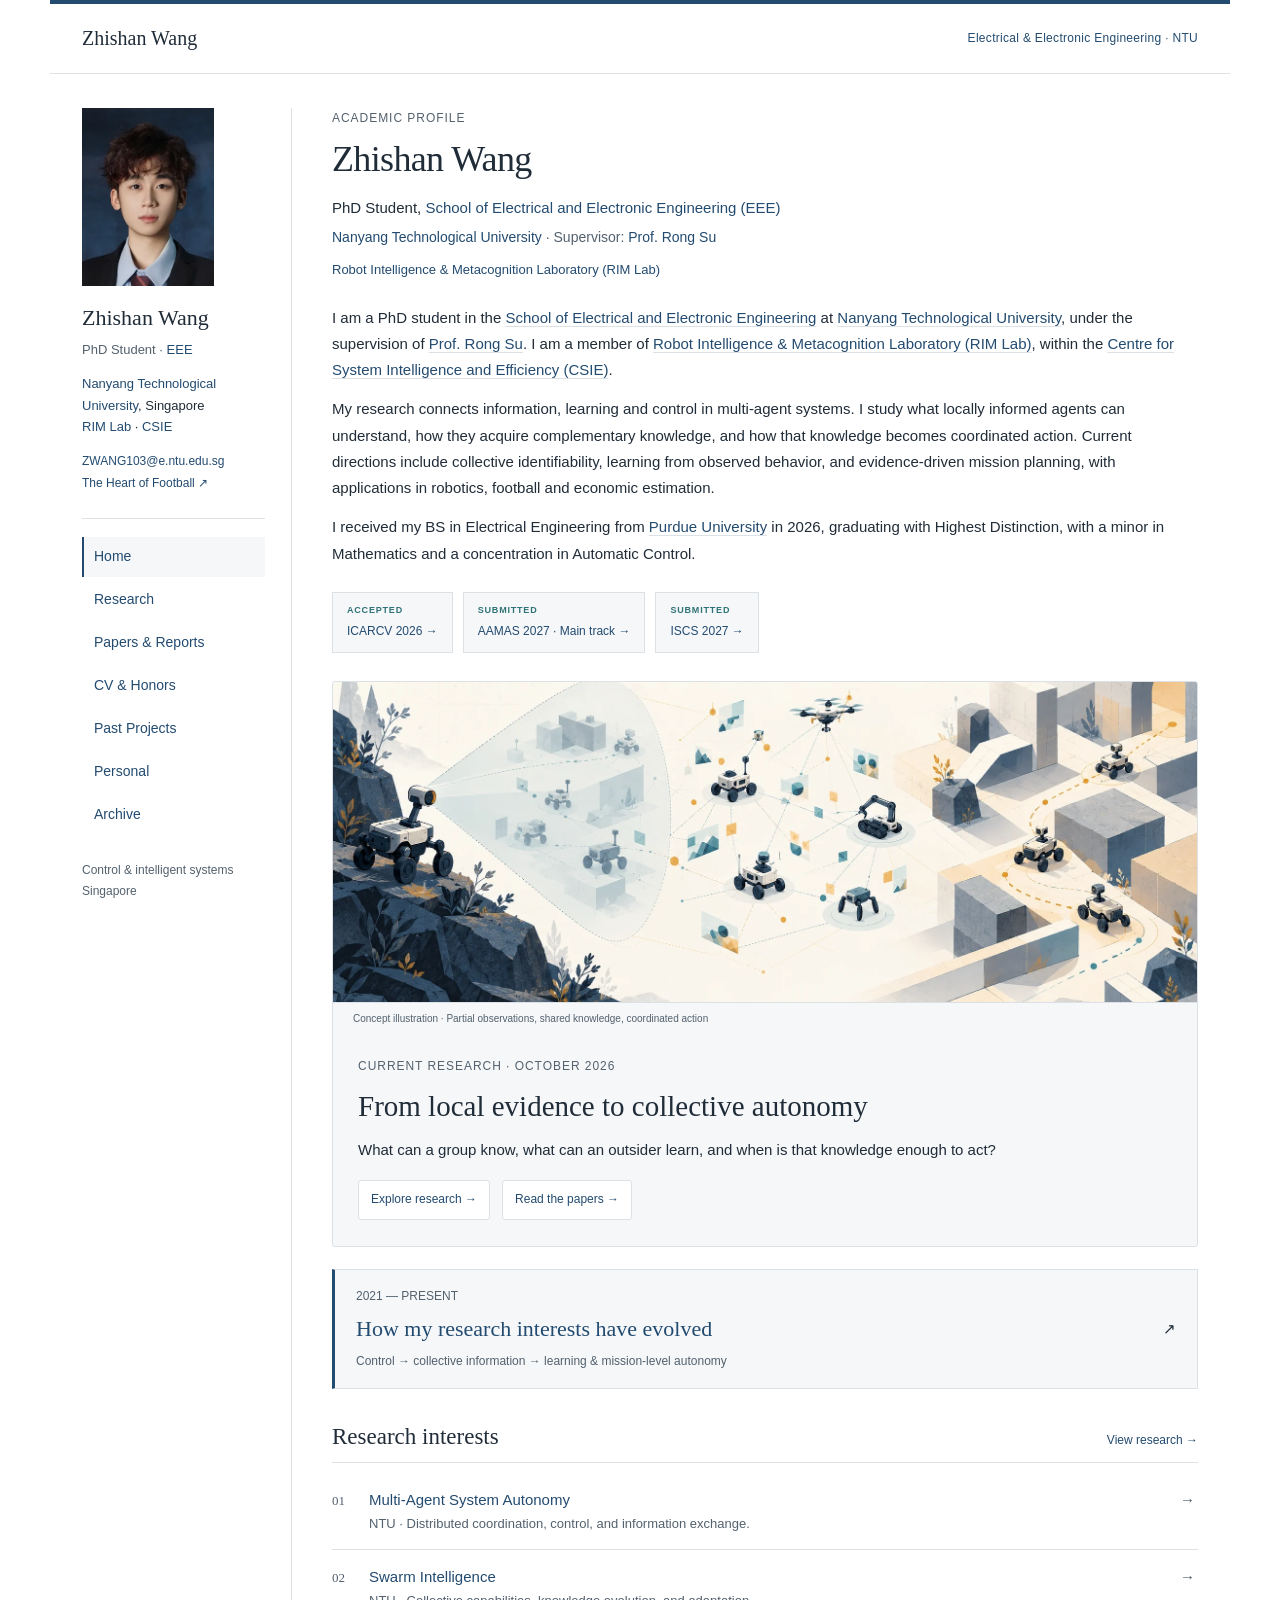
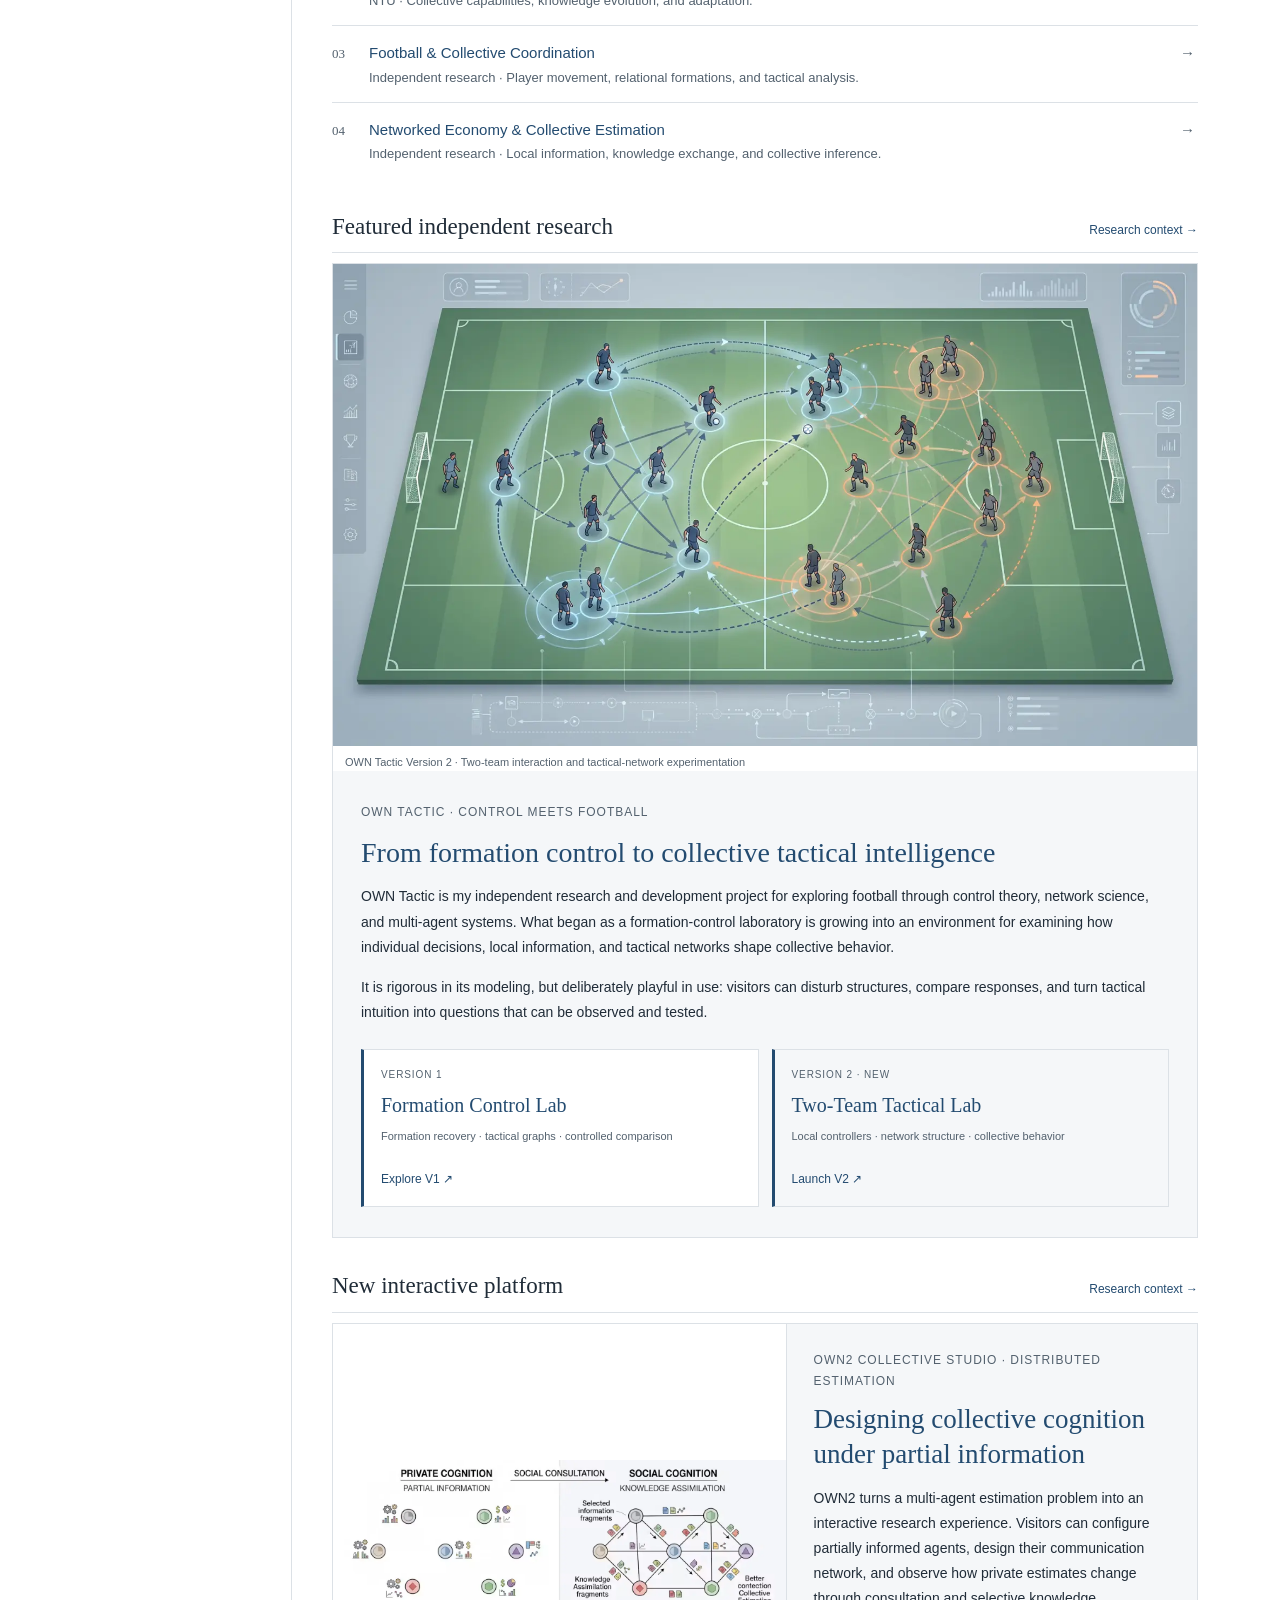
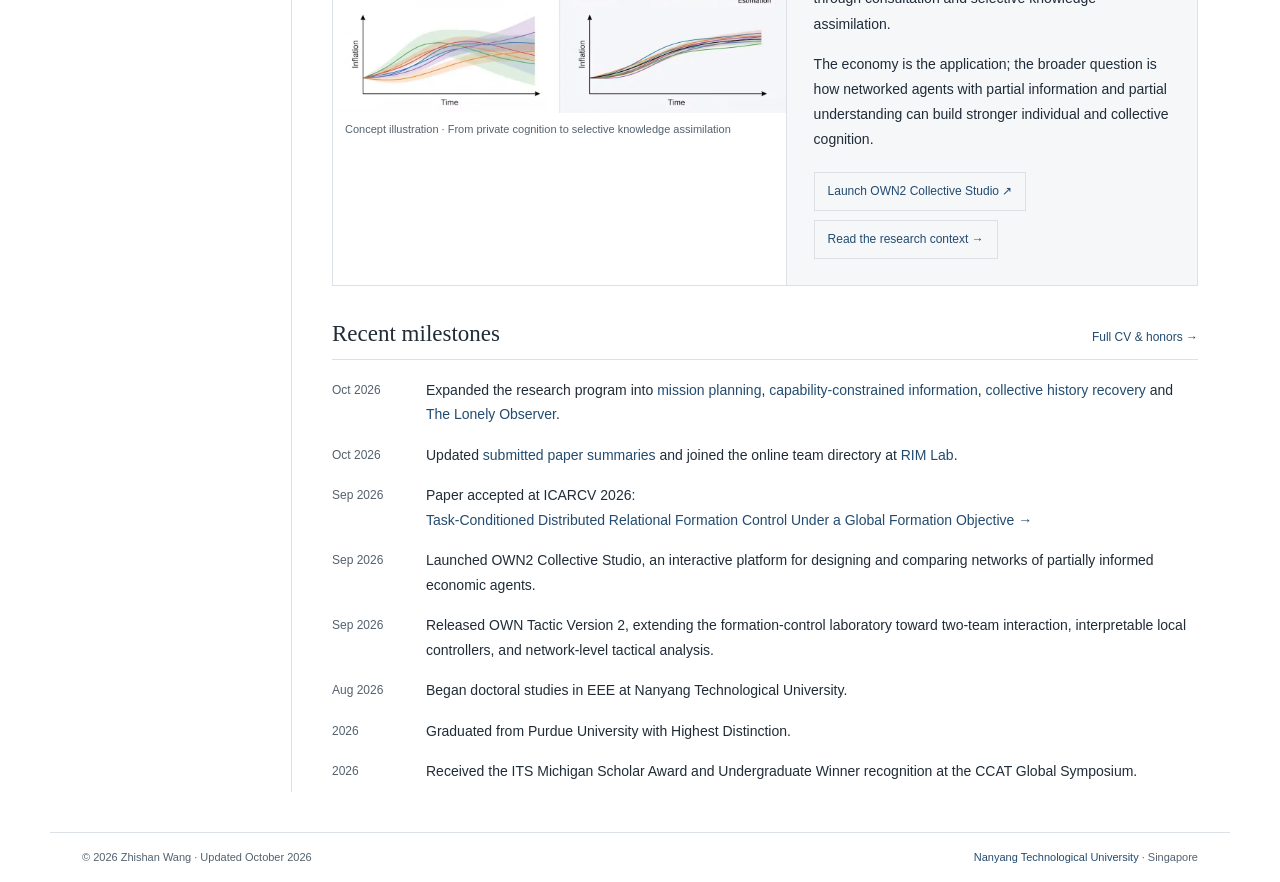
==== index.html @ 1f56885b "Add files via upload" ====
<!doctype html>
<html lang="en">
<head>
  <meta charset="utf-8">
  <meta name="viewport" content="width=device-width,initial-scale=1">
  <meta name="color-scheme" content="light dark">
  <title>Zhishan Wang | NTU EEE</title>
  <meta name="description" content="Zhishan Wang, PhD student at NTU EEE. Research in multi-agent control, collective identifiability, behavior-based learning and mission planning. RIM Lab, NTU EEE. Accepted and submitted papers with illustrated summaries.">
  <link rel="canonical" href="https://niconiconi1234567.github.io/zhishanwang.github.io/">
  <link rel="stylesheet" href="style.css">
  <script src="research-evolution.js" defer></script>
  <script src="catalog.js" defer></script>
  <script src="app.js" defer></script>
</head>
<body>
<a class="zw-skip-link" href="#zw-main-content">Skip to content</a>
<div id="zw-academic-site" aria-label="Zhishan Wang academic website" data-layout="sidebar" data-density="comfortable">
  
  

  

  <header class="zw-top"><span class="zw-brand">Zhishan Wang</span><span class="zw-top-note"><a href="https://www.ntu.edu.sg/eee" target="_blank" rel="noopener noreferrer">Electrical &amp; Electronic Engineering</a> · <a href="https://www.ntu.edu.sg/" target="_blank" rel="noopener noreferrer">NTU</a></span></header>
  <div class="zw-layout">
    <aside class="zw-side">
      <img class="zw-portrait" src="assets/portrait.webp" alt="Zhishan Wang" width="132" height="158" fetchpriority="high">
      <div class="zw-side-name">Zhishan Wang</div><p class="zw-side-role">PhD Student · <a href="https://www.ntu.edu.sg/eee" target="_blank" rel="noopener noreferrer">EEE</a></p><p class="zw-side-affiliation"><a href="https://www.ntu.edu.sg/" target="_blank" rel="noopener noreferrer">Nanyang Technological<br>University</a>, Singapore<br><a href="https://rimlab.tech/" class="" target="_blank" rel="noopener noreferrer">RIM Lab</a> · <a href="https://www.ntu.edu.sg/csie" class="" target="_blank" rel="noopener noreferrer">CSIE</a></p>
      <p class="zw-side-links"><a href="mailto:ZWANG103@e.ntu.edu.sg">ZWANG103@e.ntu.edu.sg</a><br><a href="https://niconiconi1234567.github.io/heart-of-football/" target="_blank" rel="noopener noreferrer">The Heart of Football ↗</a></p>
      <nav class="zw-nav" aria-label="Website navigation">
        <a href="#/home" data-page="home" aria-current="page" aria-controls="zw-page-home">Home</a><a href="#/research" data-page="research" aria-controls="zw-page-research">Research</a><a href="#/publications" data-page="publications" aria-controls="zw-page-publications">Papers &amp; Reports</a><a href="#/cv" data-page="cv" aria-controls="zw-page-cv">CV &amp; Honors</a><a href="#/past" data-page="past" aria-controls="zw-page-past">Past Projects</a><a href="#/personal" data-page="personal" aria-controls="zw-page-personal">Personal</a><a href="#/archive" data-page="archive" aria-controls="zw-page-archive">Archive</a>
      </nav><p class="zw-side-meta">Control &amp; intelligent systems<br>Singapore</p>
    </aside>
    <main class="zw-main" id="zw-main-content" tabindex="-1">
      <section id="zw-page-home" data-panel="home" aria-label="Home">
        <p class="zw-kicker">Academic profile</p><h1>Zhishan Wang</h1><p class="zw-affiliation">PhD Student, <a href="https://www.ntu.edu.sg/eee" target="_blank" rel="noopener noreferrer">School of Electrical and Electronic Engineering (EEE)</a></p><p class="zw-supervisor"><a href="https://www.ntu.edu.sg/" target="_blank" rel="noopener noreferrer">Nanyang Technological University</a> · Supervisor: <a href="https://dr.ntu.edu.sg/entities/person/Su-Rong" target="_blank" rel="noopener noreferrer">Prof. Rong Su</a></p><p class="zw-home-group"><a href="https://rimlab.tech/" class="" target="_blank" rel="noopener noreferrer">Robot Intelligence &amp; Metacognition Laboratory (RIM Lab)</a></p>
        <div class="zw-bio"><p>I am a PhD student in the <a href="https://www.ntu.edu.sg/eee" target="_blank" rel="noopener noreferrer">School of Electrical and Electronic Engineering</a> at <a href="https://www.ntu.edu.sg/" target="_blank" rel="noopener noreferrer">Nanyang Technological University</a>, under the supervision of <a href="https://dr.ntu.edu.sg/entities/person/Su-Rong" target="_blank" rel="noopener noreferrer">Prof. Rong Su</a>. I am a member of <a href="https://rimlab.tech/" class="" target="_blank" rel="noopener noreferrer">Robot Intelligence &amp; Metacognition Laboratory (RIM Lab)</a>, within the <a href="https://www.ntu.edu.sg/csie" class="" target="_blank" rel="noopener noreferrer">Centre for System Intelligence and Efficiency (CSIE)</a>.</p><p>My research connects <strong>information, learning and control in multi-agent systems</strong>. I study what locally informed agents can understand, how they acquire complementary knowledge, and how that knowledge becomes coordinated action. Current directions include collective identifiability, learning from observed behavior, and evidence-driven mission planning, with applications in robotics, football and economic estimation.</p><p>I received my BS in Electrical Engineering from <a href="https://www.purdue.edu/" target="_blank" rel="noopener noreferrer">Purdue University</a> in 2026, graduating with <strong>Highest Distinction</strong>, with a minor in Mathematics and a concentration in Automatic Control.</p></div>
        <div class="zw-current-outputs" aria-label="Current paper highlights"><a href="#/publications/icarcv-2026"><span>ACCEPTED</span>ICARCV 2026 →</a><a href="#/publications/aamas-2027"><span>SUBMITTED</span>AAMAS 2027 · Main track →</a><a href="#/publications/iscs-2027"><span>SUBMITTED</span>ISCS 2027 →</a></div><section class="zw-research-hero" aria-label="Current research focus"><figure><img src="assets/collective-intelligence-hero.webp" alt="Conceptual illustration of an external observer, information exchange and coordinated robot action" width="1774" height="887" decoding="async"><figcaption>Concept illustration · Partial observations, shared knowledge, coordinated action</figcaption></figure><div><p class="zw-kicker">CURRENT RESEARCH · OCTOBER 2026</p><h2>From local evidence to collective autonomy</h2><p>What can a group know, what can an outsider learn, and when is that knowledge enough to act?</p><div class="zw-related-chips"><a href="#/research" class="">Explore research →</a><a href="#/publications" class="">Read the papers →</a></div></div></section><button type="button" class="zw-evolution-entry" data-evolution-open><span><span class="zw-work-date">2021 — PRESENT</span><strong>How my research interests have evolved</strong><small>Control → collective information → learning &amp; mission-level autonomy</small></span><span aria-hidden="true">↗</span></button>
        <section class="zw-section"><div class="zw-section-heading"><h2>Research interests</h2><button type="button" class="zw-inline-button" data-go="research">View research →</button></div>
          <button type="button" class="zw-topic" data-project="autonomy"><span class="zw-topic-number">01</span><span><span class="zw-topic-title">Multi-Agent System Autonomy</span><span class="zw-topic-desc">NTU · Distributed coordination, control, and information exchange.</span></span><span class="zw-topic-arrow">→</span></button>
          <button type="button" class="zw-topic" data-project="swarm"><span class="zw-topic-number">02</span><span><span class="zw-topic-title">Swarm Intelligence</span><span class="zw-topic-desc">NTU · Collective capabilities, knowledge evolution, and adaptation.</span></span><span class="zw-topic-arrow">→</span></button>
          <button type="button" class="zw-topic" data-project="football"><span class="zw-topic-number">03</span><span><span class="zw-topic-title">Football &amp; Collective Coordination</span><span class="zw-topic-desc">Independent research · Player movement, relational formations, and tactical analysis.</span></span><span class="zw-topic-arrow">→</span></button>
          <button type="button" class="zw-topic" data-project="economics"><span class="zw-topic-number">04</span><span><span class="zw-topic-title">Networked Economy &amp; Collective Estimation</span><span class="zw-topic-desc">Independent research · Local information, knowledge exchange, and collective inference.</span></span><span class="zw-topic-arrow">→</span></button>
        </section>
        <section class="zw-section zw-own-home" aria-labelledby="zw-own-home-title">
          <div class="zw-section-heading"><h2>Featured independent research</h2><a class="zw-inline-button" href="#/research/football">Research context →</a></div>
          <article class="zw-own-feature">
            <figure class="zw-own-feature-visual"><img src="assets/own-v2-tactical-network.webp" alt="OWN Tactic Version 2 concept showing two football teams connected by tactical and communication networks" width="1600" height="893" loading="lazy" decoding="async"><figcaption>OWN Tactic Version 2 · Two-team interaction and tactical-network experimentation</figcaption></figure>
            <div class="zw-own-feature-copy"><span class="zw-personal-index">OWN TACTIC · CONTROL MEETS FOOTBALL</span><h3 id="zw-own-home-title">From formation control to collective tactical intelligence</h3><p>OWN Tactic is my independent research and development project for exploring football through control theory, network science, and multi-agent systems. What began as a formation-control laboratory is growing into an environment for examining how individual decisions, local information, and tactical networks shape collective behavior.</p><p class="zw-detail-paragraph">It is rigorous in its modeling, but deliberately playful in use: visitors can disturb structures, compare responses, and turn tactical intuition into questions that can be observed and tested.</p>
              <div class="zw-own-version-links"><a data-own-version="1" href="https://own1-tactics-lab.pages.dev/" target="_blank" rel="noopener noreferrer"><span>VERSION 1</span><strong>Formation Control Lab</strong><small>Formation recovery · tactical graphs · controlled comparison</small><b>Explore V1 ↗</b></a><a data-own-version="2" href="https://own-tactic-version-2.pages.dev/" target="_blank" rel="noopener noreferrer"><span>VERSION 2 · NEW</span><strong>Two-Team Tactical Lab</strong><small>Local controllers · network structure · collective behavior</small><b>Launch V2 ↗</b></a></div>
            </div>
          </article>
        </section>
        <section class="zw-section zw-own2-home" aria-labelledby="zw-own2-home-title">
          <div class="zw-section-heading"><h2>New interactive platform</h2><a class="zw-inline-button" href="#/research/economics">Research context →</a></div>
          <article class="zw-own2-home-card">
            <figure><img src="assets/own2-cognition-pipeline.webp" alt="Concept diagram connecting private cognition, social consultation, knowledge assimilation, and collective estimation" width="1280" height="714" loading="lazy" decoding="async"><figcaption>Concept illustration · From private cognition to selective knowledge assimilation</figcaption></figure>
            <div><span class="zw-personal-index">OWN2 COLLECTIVE STUDIO · DISTRIBUTED ESTIMATION</span><h3 id="zw-own2-home-title">Designing collective cognition under partial information</h3><p>OWN2 turns a multi-agent estimation problem into an interactive research experience. Visitors can configure partially informed agents, design their communication network, and observe how private estimates change through consultation and selective knowledge assimilation.</p><p class="zw-detail-paragraph">The economy is the application; the broader question is how networked agents with partial information and partial understanding can build stronger individual and collective cognition.</p><div class="zw-own-inline-actions"><a data-own2-launch="home" href="https://own2-collective.onrender.com/" target="_blank" rel="noopener noreferrer">Launch OWN2 Collective Studio ↗</a><a href="#/research/economics">Read the research context →</a></div></div>
          </article>
        </section>
        <section class="zw-section"><div class="zw-section-heading"><h2>Recent milestones</h2><button type="button" class="zw-inline-button" data-go="cv">Full CV &amp; honors →</button></div><div class="zw-news-row"><span class="zw-date">Oct 2026</span><p>Expanded the research program into <a href="#/research/mission-planning" class="">mission planning</a>, <a href="#/research/information-foundations" class="">capability-constrained information</a>, <a href="#/research/collective-identifiability" class="">collective history recovery</a> and <a href="#/research/lonely-observer" class="">The Lonely Observer</a>.</p></div><div class="zw-news-row"><span class="zw-date">Oct 2026</span><p>Updated <a href="#/publications" class="">submitted paper summaries</a> and joined the online team directory at <a href="https://rimlab.tech/people" class="" target="_blank" rel="noopener noreferrer">RIM Lab</a>.</p></div><div class="zw-news-row"><span class="zw-date">Sep 2026</span><p>Paper accepted at <strong>ICARCV 2026</strong>: <button type="button" class="zw-text-button" data-publication="icarcv-2026">Task-Conditioned Distributed Relational Formation Control Under a Global Formation Objective →</button></p></div><div class="zw-news-row"><span class="zw-date">Sep 2026</span><p>Launched <a href="https://own2-collective.onrender.com/" target="_blank" rel="noopener noreferrer"><strong>OWN2 Collective Studio</strong></a>, an interactive platform for designing and comparing networks of partially informed economic agents.</p></div><div class="zw-news-row"><span class="zw-date">Sep 2026</span><p>Released <a href="https://own-tactic-version-2.pages.dev/" target="_blank" rel="noopener noreferrer"><strong>OWN Tactic Version 2</strong></a>, extending the formation-control laboratory toward two-team interaction, interpretable local controllers, and network-level tactical analysis.</p></div><div class="zw-news-row"><span class="zw-date">Aug 2026</span><p>Began doctoral studies in EEE at Nanyang Technological University.</p></div><div class="zw-news-row"><span class="zw-date">2026</span><p>Graduated from Purdue University with Highest Distinction.</p></div><div class="zw-news-row"><span class="zw-date">2026</span><p>Received the ITS Michigan Scholar Award and Undergraduate Winner recognition at the CCAT Global Symposium.</p></div></section>
      </section>

      <section id="zw-page-research" data-panel="research" aria-label="Research" hidden>
        <div id="zw-research-overview">
          <p class="zw-kicker">Research</p><h1>Research directions</h1>
          <p class="zw-page-lead">My research asks how limited local information becomes collective understanding and executable behavior. Control theory provides the foundation; information theory, learning and game-theoretic models help describe the limits and opportunities of interaction.</p>
          <button type="button" class="zw-evolution-entry" data-evolution-open><span><span class="zw-work-date">2021 — PRESENT</span><strong>How my research interests have evolved</strong><small>Control → collective information → learning &amp; mission-level autonomy</small></span><span aria-hidden="true">↗</span></button>
          <section id="zw-evolution" hidden aria-label="Evolution of research interests">
            <button type="button" class="zw-back-button" data-evolution-close>← Research topics</button><p class="zw-kicker">An evolving research path</p><h1>Research evolution</h1><p class="zw-page-lead">Connections between the ideas and projects that have shaped my research, from Dalian and Purdue to NTU.</p>
            <div class="zw-evo-canvas" id="zw-evo-canvas"><svg id="zw-evo-edges" aria-hidden="true"></svg><div class="zw-evo-stages" id="zw-evo-stages"></div></div>
            <p class="zw-evo-legend">Select a topic to trace its connections. Lines show intellectual connections rather than publication dates or measured progress.</p>
            <div class="zw-evo-description" aria-live="polite"><p class="zw-work-date" id="zw-evo-period"></p><h2 id="zw-evo-title"></h2><p id="zw-evo-text"></p><button class="zw-inline-button" id="zw-evo-action" type="button" hidden></button></div>
          </section>

<section class="zw-section zw-program" aria-labelledby="zw-program-title"><p class="zw-kicker">THE EXPANDING RESEARCH PROGRAM</p><h2 id="zw-program-title">One systems question, several complementary perspectives</h2><p>Information must be formed, made accessible, interpreted and turned into a justified decision. These branches study different parts of that chain.</p><div class="zw-program-grid"><a class="zw-program-card" href="#/research/mission-planning"><span class="zw-kicker">RESEARCH AT NTU · MISSION–CONTROL</span><h3>Mission planning &amp; control</h3><p>How can new evidence change what a robot should do next, and how can that decision remain connected to executable physical behavior?</p><span class="zw-card-open">Explore the research →</span></a><a class="zw-program-card" href="#/research/information-foundations"><span class="zw-kicker">OWN2 PLUS · CAPABILITIES AND EVIDENCE</span><h3>OWN2 Plus · information foundations</h3><p>A connected network does not automatically possess the information needed for its task. What can its agents actually produce, combine and deliver?</p><span class="zw-card-open">Explore the research →</span></a><a class="zw-program-card" href="#/research/collective-identifiability"><span class="zw-kicker">GAME-THEORETIC INFORMATION · OGT1</span><h3>OGT1 · collective history recovery</h3><p>A team may collectively hold enough evidence to distinguish two histories, yet no individual may be able to obtain that evidence in time.</p><span class="zw-card-open">Explore the research →</span></a><a class="zw-program-card" href="#/research/lonely-observer"><span class="zw-kicker">OWN · LEARNING FROM EXTERNAL BEHAVIOR</span><h3>OWN · an outsider’s perspective</h3><p>What can an outsider understand about an unfamiliar multi-agent system by observing what its members do?</p><span class="zw-card-open">Explore the research →</span></a><a class="zw-program-card" href="#/research/behavior-inference"><span class="zw-kicker">OWN FOOTBALL EXTENSION · BEHAVIOR AS EVIDENCE</span><h3>Behavior-mediated coordination</h3><p>A teammate’s movement can reveal something about the world that a direct observation does not. Several movements together may reveal more than any one alone.</p><span class="zw-card-open">Explore the research →</span></a></div><p class="zw-note">The pages distinguish submitted results, current theory manuscripts, engineering demonstrations and open research questions.</p></section>
          <section class="zw-research-group" aria-labelledby="zw-ntu-research-title">
            <h2 id="zw-ntu-research-title">Research at NTU</h2>
            <p class="zw-research-context"><a href="https://rimlab.tech/" class="" target="_blank" rel="noopener noreferrer">RIM Lab</a> · <a href="https://www.ntu.edu.sg/csie" target="_blank" rel="noopener noreferrer">CSIE</a> · <a href="https://www.ntu.edu.sg/eee" target="_blank" rel="noopener noreferrer">School of EEE</a> · Supervisor: <a href="https://dr.ntu.edu.sg/entities/person/Su-Rong" target="_blank" rel="noopener noreferrer">Prof. Rong Su</a></p>
            <div class="zw-research-cards">
              <button type="button" class="zw-research-card" data-project="autonomy" aria-label="View Multi-Agent System Autonomy">
                <span class="zw-research-image" data-artwork="autonomy"><img src="assets/autonomy.webp" alt="Concept illustration: Autonomous coordination among locally informed agents" width="720" height="402" loading="lazy" decoding="async"></span>
                <span class="zw-card-title">Multi-Agent System Autonomy</span><span class="zw-keywords">Distributed control · Coordination · Information exchange</span><span class="zw-card-description">How locally informed agents coordinate and adapt their collective behavior.</span><span class="zw-card-open">Explore this topic →</span>
              </button>
              <button type="button" class="zw-research-card" data-project="swarm" aria-label="View Swarm Intelligence">
                <span class="zw-research-image" data-artwork="swarm"><img src="assets/swarm.webp" alt="Concept illustration: Individual agents and emergent group-level intelligence" width="720" height="402" loading="lazy" decoding="async"></span>
                <span class="zw-card-title">Swarm Intelligence</span><span class="zw-keywords">Collective intelligence · Knowledge evolution · Adaptation</span><span class="zw-card-description">How interactions and evolving knowledge give rise to group-level capabilities.</span><span class="zw-card-open">Explore this topic →</span>
              </button>
            </div>
          </section>
          <section class="zw-section zw-collaboration-section" aria-labelledby="zw-collaboration-title"><p class="zw-kicker">OPEN RESEARCH QUESTIONS</p><h2 id="zw-collaboration-title">Research conversations &amp; collaboration</h2><p>I welcome collaborations that connect a precise theoretical question with reproducible evidence. The following questions link several parts of my current research.</p><div class="zw-collaboration-grid"><article><h3>Information &amp; control</h3><p>When is the information an agent can acquire sufficient for reliable estimation or stabilizing control?</p><p class="zw-note">Identifiability · Acquisition protocols · Distributed observers</p><a href="#/research/collective-identifiability">Explore the theory →</a></article><article><h3>Robotics &amp; formal methods</h3><p>How can new evidence revise a mission while preserving logical consistency and executable robot behavior?</p><p class="zw-note">Task languages · Runtime repair · Closed-loop simulation</p><a href="#/research/mission-planning">Explore the framework →</a></article><article><h3>Behavior &amp; strategic interaction</h3><p>What can actions reveal, and when does that understanding improve a decision in an unfamiliar team?</p><p class="zw-note">Behavior inference · Learning · Incomplete-information games</p><a href="#/research/lonely-observer">Explore the questions →</a></article></div><div class="zw-collaboration-contact"><p>A useful starting point is a concrete problem, the information available to each agent, and the outcome we would like to explain or guarantee.</p><a href="mailto:ZWANG103@e.ntu.edu.sg?subject=Research%20collaboration">Discuss a research idea →</a></div></section><aside class="zw-colleagues"><span class="zw-kicker">RESEARCH COMMUNITY</span><h3>Robot Intelligence &amp; Metacognition Laboratory</h3><p>I am a PhD student in RIM Lab, led by Prof. Rong Su at NTU EEE. The lab website brings together our research directions, publications and team, providing a broader view of the robotics community around my work.</p><a href="https://rimlab.tech/" class="" target="_blank" rel="noopener noreferrer">Explore RIM Lab ↗</a><a href="https://rimlab.tech/people" class="" target="_blank" rel="noopener noreferrer">Meet the team ↗</a></aside>
          <section class="zw-research-group zw-section" aria-labelledby="zw-independent-title"><h2 id="zw-independent-title">Independent research &amp; applications</h2><div class="zw-research-cards">
            <button type="button" class="zw-research-card" data-project="football" aria-label="View Football and Collective Coordination">
              <span class="zw-research-image" data-artwork="football"><img src="assets/football.webp" alt="Concept illustration: Relational coordination and tactical structure in football" width="720" height="402" loading="lazy" decoding="async"></span>
              <span class="zw-card-title">Football &amp; Collective Coordination</span><span class="zw-keywords">Control theory · Tactical analysis · Relational formations</span><span class="zw-card-description">Understanding player movement and team organization through a systems perspective.</span><span class="zw-card-open">Explore this topic →</span>
            </button>
            <button type="button" class="zw-research-card" data-project="economics" aria-label="View Networked Economy and Collective Estimation">
              <span class="zw-research-image" data-artwork="economics"><img src="assets/own2-cognition-pipeline.webp" alt="Concept diagram of cognition and consultation among partially informed economic agents" width="1280" height="714" loading="lazy" decoding="async"></span>
              <span class="zw-card-title">Networked Economy &amp; Collective Estimation</span><span class="zw-keywords">Partial information · Distributed estimation · Knowledge assimilation</span><span class="zw-card-description">How agents form private estimates, consult their network, and selectively assimilate complementary knowledge.</span><span class="zw-card-open">Explore this topic &amp; OWN2 →</span>
            </button>
          </div>
          <button type="button" class="zw-research-result" data-publication="icarcv-2026" data-publication-context="independent"><span><small>ACCEPTED PAPER · ICARCV 2026</small><strong>Task-Conditioned Distributed Relational Formation Control</strong><span>Formation geometry, collective placement, distributed centroid estimation, and projected local control.</span></span><b aria-hidden="true">Read the publication story →</b></button>
          <article class="zw-own-research-feature" aria-labelledby="zw-own-research-title">
            <figure><img src="assets/own-v2-evolution.webp" alt="Conceptual overview of the OWN Tactic development from player-level coordination to team-level collective behavior" width="1600" height="893" loading="lazy" decoding="async"><figcaption>OWN Tactic · From local control mechanisms to observable collective organization</figcaption></figure>
            <div><span class="zw-personal-index">INTERACTIVE RESEARCH &amp; DEVELOPMENT</span><h3 id="zw-own-research-title">OWN Tactic Development Path</h3><p>OWN Tactic is where my control background becomes a playable football experiment. The platform connects relational formation control, local coordination, tactical and communication graphs, opponent-driven changes, and measurable recovery.</p><p class="zw-detail-paragraph">Its development also records a change in research perspective: from asking whether a prescribed structure can be recovered, toward asking how locally informed players and network relationships generate tactical behavior in a changing two-team environment.</p><div class="zw-own-inline-actions"><a href="https://own1-tactics-lab.pages.dev/" target="_blank" rel="noopener noreferrer">Open Version 1 ↗</a><a href="https://own-tactic-version-2.pages.dev/" target="_blank" rel="noopener noreferrer">Open Version 2 ↗</a></div></div>
          </article>
          <div class="zw-own-evolution" aria-label="Evolution of the OWN Tactic project">
            <article data-own-stage="v1"><span>01 · VERSION 1</span><h3>Formation-control foundation</h3><p>A nominal distributed formation-control environment with prescribed tactical objectives, relational formation and communication graphs, perturbation recovery, and comparable performance measures.</p></article>
            <article data-own-stage="v1-1"><span>02 · VERSION 1.1</span><h3>Observation &amp; diagnostics</h3><p>Richer trajectories, replay tools, estimator and controller diagnostics, formation-error views, and baseline-versus-custom comparison made the internal control process easier to inspect.</p></article>
            <article data-own-stage="v2"><span>03 · VERSION 2</span><h3>Collective tactical behavior</h3><p>A two-team laboratory that relates player-level decision inputs, local control composition, communication structure, and tactical responsibility to the behavior that emerges across the team.</p></article>
          </div>
          <p class="zw-own-scope-note"><strong>Scope note.</strong> The versions document an evolving research-development platform. Interactive observations are used to formulate and examine questions; they are not presented as theorem-level conclusions unless supported separately by the corresponding analysis.</p>
          </section>
        </div>
        <div id="zw-research-detail" hidden>
          <button type="button" class="zw-back-button" data-research-back>← All research topics</button>
<article data-topic-panel="mission-planning" hidden><p class="zw-kicker">RESEARCH AT NTU · MISSION–CONTROL</p><h1>Knowledge, Missions &amp; Executable Swarm Behavior</h1><p class="zw-detail-keywords">Knowledge updates · Task reasoning · Distributed control · Metacognition</p><p class="zw-page-lead">How can new evidence change what a robot should do next, and how can that decision remain connected to executable physical behavior?</p><figure class="zw-paper-wide-figure"><img src="assets/mission-control-loop.svg" alt="Knowledge, Missions &amp; Executable Swarm Behavior research mechanism" loading="lazy" decoding="async" width="1200" height="620"><figcaption>Research schematic · Mission planning &amp; control · <a href="assets/mission-control-loop.svg" target="_blank" rel="noopener noreferrer">Open full-size diagram ↗</a></figcaption></figure><section class="zw-section"><h2>The research question</h2><p>A controller can track a reference without knowing whether the reference still serves the mission. This project connects information, mission reasoning and execution inside each agent, so that evidence can change the next task and the resulting motion.</p></section><section class="zw-section"><h2>How the ideas connect</h2><div class="zw-paper-contributions"><article><span>01</span><h3>Information</h3><p>Collect local measurements, messages and observable teammate behavior with their source, time and object scope.</p></article><article><span>02</span><h3>Task / reasoning</h3><p>Check rule support, identify missing prerequisites and choose a justified task and mission transition.</p></article><article><span>03</span><h3>Execution / control</h3><p>Generate a reference, plan motion and enforce physical constraints; the resulting action changes the evidence available next.</p></article></div></section><section class="zw-section"><h2>Current progress</h2><p>The research has progressed from a complementary-knowledge star prototype to three search-and-rescue demonstrations. Demo 0 activates and reuses evidence-supported transition rules; Demo 1 adds joint rescue prerequisites and physical evacuation; Demo 2 creates active information tasks and allocates heterogeneous sensing capabilities.</p></section><section class="zw-section"><h2>From rule support to active evidence acquisition</h2><div class="zw-progress-path"><article><b>Demo 0</b><h3>Activate & reuse</h3><p>Learn which transitions are supported by observations and teammate behavior.</p></article><article><b>Demo 1</b><h3>Coordinate & rescue</h3><p>Combine peer support, joint prerequisites and physical evacuation.</p></article><article><b>Demo 2</b><h3>Ask & acquire</h3><p>Create missing-information tasks and assign agents with complementary sensing.</p></article></div><p class="zw-note">The next theoretical step is to represent knowledge and rule learning explicitly, beyond activating a fixed catalogue of candidate rules.</p></section><details class="zw-research-boundary"><summary>Assumptions & scope</summary><p>The current demonstrations use specified mission modes and executable skills. They illustrate online composition, evidence checking and coordination; they do not establish unrestricted task invention or a general guarantee for every rescue environment.</p></details><section class="zw-section"><h2>What comes next</h2><p>Develop explicit guarantees connecting evidence validity, mission reachability, task repair and closed-loop execution. Extend local checks toward diagnosing model limitations and choosing how to learn.</p></section><section class="zw-section"><h2>Connected research</h2><div class="zw-related-chips"><a href="#/research/information-foundations" class="">OWN2 Plus · information foundations →</a><a href="#/research/collective-identifiability" class="">OGT1 · collective history recovery →</a><a href="#/research/autonomy" class="">Multi-agent autonomy →</a></div></section><aside class="zw-own-collaboration"><h2>Questions for collaboration</h2><p>Potential directions include formal guarantees for evidence-driven mission transitions, runtime task repair, and simulation studies that connect discrete task decisions to continuous robot dynamics.</p><a href="mailto:ZWANG103@e.ntu.edu.sg" class="">Get in touch →</a></aside></article><article data-topic-panel="information-foundations" hidden><p class="zw-kicker">OWN2 PLUS · CAPABILITIES AND EVIDENCE</p><h1>Information Formation, Identifiability &amp; Resilience</h1><p class="zw-detail-keywords">Heterogeneous capabilities · Executable information · Collective identifiability · Robust acquisition</p><p class="zw-page-lead">A connected network does not automatically possess the information needed for its task. What can its agents actually produce, combine and deliver?</p><figure class="zw-paper-wide-figure"><img src="assets/capability-evidence.svg" alt="Information Formation, Identifiability &amp; Resilience research mechanism" loading="lazy" decoding="async" width="1200" height="620"><figcaption>Research schematic · OWN2 Plus · information foundations · <a href="assets/capability-evidence.svg" target="_blank" rel="noopener noreferrer">Open full-size diagram ↗</a></figcaption></figure><section class="zw-section"><h2>The research question</h2><p>OWN2 begins with partially informed estimators. OWN2 Plus asks the more fundamental question: which state distinctions can become available at all when sensing, local processing, communication, time and failure dependencies are constrained?</p></section><section class="zw-section"><h2>How the ideas connect</h2><div class="zw-paper-contributions"><article><span>01</span><h3>Information formation</h3><p>Describe the evidence that heterogeneous agents can generate through permitted operations and feasible protocols.</p></article><article><span>02</span><h3>Attainable knowledge</h3><p>Determine which hidden states remain observationally indistinguishable after the available evidence is combined.</p></article><article><span>03</span><h3>Reliable acquisition</h3><p>Choose capabilities and repeated measurements under finite resources and shared physical failure dependencies.</p></article></div></section><section class="zw-section"><h2>Current progress</h2><p>The program now separates two connected theory strands. One studies capability-constrained collective identifiability, same-episode information fusion and structural erasure resilience. The other studies failure-resilient information acquisition, robust coverage, finite-budget minimax risk and joint capability installation.</p></section><details class="zw-research-boundary"><summary>Assumptions & scope</summary><p>Identifiability of a hidden state is distinct from identifying the communication graph itself. A rank condition must refer to information that is actually executable; an asymptotic error exponent is not the same objective as finite-budget error probability.</p></details><section class="zw-section"><h2>What comes next</h2><p>Connect capability-aware evidence design to distributed observers and mission-level decisions, while testing exactly which communication and failure patterns limit the usable information.</p></section><section class="zw-section"><h2>Connected research</h2><div class="zw-related-chips"><a href="#/research/economics" class="">OWN2 · collective estimation →</a><a href="#/research/collective-identifiability" class="">OGT1 · collective history recovery →</a><a href="#/research/mission-planning" class="">Mission planning &amp; control →</a></div></section><aside class="zw-own-collaboration"><h2>Questions for collaboration</h2><p>Potential directions include capability-aware sensing design, distributed observer construction, and information acquisition under shared failures and finite resource budgets.</p><a href="mailto:ZWANG103@e.ntu.edu.sg" class="">Get in touch →</a></aside></article><article data-topic-panel="collective-identifiability" hidden><p class="zw-kicker">GAME-THEORETIC INFORMATION · OGT1</p><h1>Collective History Identifiability &amp; Causal Attainability</h1><p class="zw-detail-keywords">Imperfect information · Heterogeneous sensing · Protocol synthesis · Information theory</p><p class="zw-page-lead">A team may collectively hold enough evidence to distinguish two histories, yet no individual may be able to obtain that evidence in time.</p><figure class="zw-paper-wide-figure"><img src="assets/collective-history.svg" alt="Collective History Identifiability &amp; Causal Attainability research mechanism" loading="lazy" decoding="async" width="1200" height="620"><figcaption>Research schematic · OGT1 · collective history recovery · <a href="assets/collective-history.svg" target="_blank" rel="noopener noreferrer">Open full-size diagram ↗</a></figcaption></figure><section class="zw-section"><h2>The research question</h2><p>This program starts from heterogeneous information sets in multi-agent interaction. It separates what all observations could reveal in principle from what an agent can learn through a causal communication and acquisition protocol.</p></section><section class="zw-section"><h2>How the ideas connect</h2><div class="zw-paper-contributions"><article><span>01</span><h3>Structural distinction</h3><p>Identify history pairs that different sensing capabilities can distinguish; characterize the remaining ambiguity.</p></article><article><span>02</span><h3>Causal recovery</h3><p>Construct admissible interaction and communication protocols that make the required distinctions available at the decision point.</p></article><article><span>03</span><h3>Decision and control</h3><p>Ask which distinctions are sufficient for an action, a functional observer or a stabilizing feedback law.</p></article></div></section><section class="zw-section"><h2>Current progress</h2><p>The work has developed complementary structural and information-theoretic manuscripts: collective history identifiability and protocol synthesis; heterogeneous sensing with two-way communication; and extensions linking causal capability discovery to observer-based control and mean-square stabilizability.</p></section><details class="zw-research-boundary"><summary>Assumptions & scope</summary><p>These are ongoing manuscript and theory developments. Their target venues are not presented as completed submissions. Collective access to all observations is not silently substituted for locally attainable knowledge.</p></details><section class="zw-section"><h2>What comes next</h2><p>Study knowledge-gap discovery, interactive acquisition of complementary evidence and the network-dependent time and resource cost of obtaining control-relevant information.</p></section><section class="zw-section"><h2>Connected research</h2><div class="zw-related-chips"><a href="#/research/information-foundations" class="">OWN2 Plus · information foundations →</a><a href="#/research/mission-planning" class="">Mission planning &amp; control →</a><a href="#/research/lonely-observer" class="">OWN · an outsider’s perspective →</a></div></section><aside class="zw-own-collaboration"><h2>Questions for collaboration</h2><p>Potential directions include causal protocol synthesis, network-dependent acquisition delays, and precise links between attainable information and closed-loop stability.</p><a href="mailto:ZWANG103@e.ntu.edu.sg" class="">Get in touch →</a></aside></article><article data-topic-panel="lonely-observer" hidden><p class="zw-kicker">OWN · LEARNING FROM EXTERNAL BEHAVIOR</p><h1>The Lonely Observer</h1><p class="zw-detail-keywords">Action observations · Hidden feedback · Statistical distinguishability · Strategic participation</p><p class="zw-page-lead">What can an outsider understand about an unfamiliar multi-agent system by observing what its members do?</p><figure class="zw-paper-wide-figure"><img src="assets/lonely-observer-levels.svg" alt="The Lonely Observer research mechanism" loading="lazy" decoding="async" width="1200" height="620"><figcaption>Research schematic · OWN · an outsider’s perspective · <a href="assets/lonely-observer-levels.svg" target="_blank" rel="noopener noreferrer">Open full-size diagram ↗</a></figcaption></figure><section class="zw-section"><h2>The research question</h2><p>The observer sees only parts of a group’s motion and executed actions, without direct access to its internal states, feedback laws or communications. The goal is to learn a useful model, understand the limits of that model and decide when the available understanding is sufficient to act.</p></section><section class="zw-section"><h2>How the ideas connect</h2><div class="zw-paper-contributions"><article><span>01</span><h3>Level 1 · control value</h3><p>Determine when observing actions improves a specified control task, and when finite data provide enough evidence to use a learned predictor.</p></article><article><span>02</span><h3>Level 2 · distinguishability</h3><p>Characterize the observation windows, network structure and action measurements needed to distinguish hidden feedback mechanisms.</p></article><article><span>03</span><h3>Level 3 · participation</h3><p>Study how an entering agent can learn while acting, and how information value interacts with probing costs and strategic response.</p></article></div></section><section class="zw-section"><h2>Current progress</h2><p>The first two levels now have dedicated theory manuscripts. Level 1 separates richer dynamical information from actual control benefit. Level 2 studies finite-window identifiability, statistical reliability and action-sensing design. Level 3 is being developed through explicit models of participation under incomplete information.</p></section><section class="zw-section"><h2>Current theory manuscripts</h2><div class="zw-manuscript-list"><article><span class="zw-status zw-status-draft">Manuscript in preparation</span><h3>Control-Relevant Learning of Unknown Multi-Agent Systems through Action Observations: An Outsider's Perspective</h3><p>Zhishan Wang and Rong Su · Level 1</p></article><article><span class="zw-status zw-status-draft">Manuscript in preparation</span><h3>Hidden Feedback Distinguishability from Externally Observed Behavior: Observation-Window Limits, Statistical Reliability, and Action Sensing</h3><p>Zhishan Wang and Rong Su · Level 2</p></article></div></section><details class="zw-research-boundary"><summary>Assumptions & scope</summary><p>Observing more hidden modes need not improve control. Passive prediction of existing behavior need not identify the response to a new intervention. The three levels retain these distinctions instead of treating learning, identification and decision quality as interchangeable.</p></details><section class="zw-section"><h2>What comes next</h2><p>Develop decision-sufficient understanding and test how well behavior-based models transfer when the observer becomes a participant in the system.</p></section><section class="zw-section"><h2>Connected research</h2><div class="zw-related-chips"><a href="#/research/behavior-inference" class="">Behavior-mediated coordination →</a><a href="#/research/collective-identifiability" class="">OGT1 · collective history recovery →</a><a href="#/research/information-foundations" class="">OWN2 Plus · information foundations →</a></div></section><aside class="zw-own-collaboration"><h2>Questions for collaboration</h2><p>Potential directions include finite-sample certificates for behavior-based prediction, action-sensing design, and strategic participation with only decision-sufficient knowledge.</p><a href="mailto:ZWANG103@e.ntu.edu.sg" class="">Get in touch →</a></aside></article><article data-topic-panel="behavior-inference" hidden><p class="zw-kicker">OWN FOOTBALL EXTENSION · BEHAVIOR AS EVIDENCE</p><h1>Learning from Teammates without Explicit Communication</h1><p class="zw-detail-keywords">Hidden states · Neighbor actions · Local missions · Communication-free coordination</p><p class="zw-page-lead">A teammate’s movement can reveal something about the world that a direct observation does not. Several movements together may reveal more than any one alone.</p><figure class="zw-paper-wide-figure"><img src="assets/behavior-inference.svg" alt="Learning from Teammates without Explicit Communication research mechanism" loading="lazy" decoding="async" width="1200" height="620"><figcaption>Research schematic · Behavior-mediated coordination · <a href="assets/behavior-inference.svg" target="_blank" rel="noopener noreferrer">Open full-size diagram ↗</a></figcaption></figure><section class="zw-section"><h2>The research question</h2><p>The project treats observed teammate actions as evidence about latent states and decision-relevant information. An agent combines this evidence with its own observations, updates its local mission and generates a physical control reference.</p></section><section class="zw-section"><h2>How the ideas connect</h2><div class="zw-paper-contributions"><article><span>01</span><h3>Observe behavior</h3><p>Read local motion or action histories without assuming access to a teammate’s internal state.</p></article><article><span>02</span><h3>Infer useful structure</h3><p>Distinguish hidden possibilities using behavioral relations; account for ambiguity and the information already available.</p></article><article><span>03</span><h3>Adapt a local mission</h3><p>Use the inferred information to revise a task, role or reference and evaluate the resulting closed-loop behavior.</p></article></div></section><section class="zw-section"><h2>Current progress</h2><p>A submitted ISCS 2027 manuscript connects a general observation–inference–mission–control loop with football-inspired simulations. The studies examine complementary behavior information and explicitly compare inference against stronger position-based alternatives.</p></section><div class="zw-section"><a href="#/publications/iscs-2027" class="zw-open-link">Read the submitted paper →</a></div><details class="zw-research-boundary"><summary>Assumptions & scope</summary><p>The value of behavior inference depends on what the baseline already observes. A benefit over delayed reaction does not establish a benefit over every position-only controller.</p></details><section class="zw-section"><h2>What comes next</h2><p>Extend toward changing local goals, robust uncertainty handling and complementary role coordination without explicit messages.</p></section><section class="zw-section"><h2>Connected research</h2><div class="zw-related-chips"><a href="#/research/football" class="">Football &amp; collective coordination →</a><a href="#/research/lonely-observer" class="">OWN · an outsider’s perspective →</a><a href="#/research/mission-planning" class="">Mission planning &amp; control →</a></div></section><aside class="zw-own-collaboration"><h2>Questions for collaboration</h2><p>Potential directions include observation-matched benchmarks, uncertainty-aware teammate models, and complementary robot roles inferred from behavior.</p><a href="mailto:ZWANG103@e.ntu.edu.sg" class="">Get in touch →</a></aside></article>
          <article data-topic-panel="autonomy" hidden>
            <p class="zw-kicker">Research at NTU · 01</p><h1>Multi-Agent System Autonomy</h1><p class="zw-detail-keywords">Distributed control · Coordination · Information exchange · Adaptive behavior</p>
            <div class="zw-research-image zw-detail-image" data-artwork="autonomy"><img src="assets/autonomy.webp" alt="Concept illustration: Autonomous coordination among locally informed agents" width="720" height="402" loading="lazy" decoding="async"></div><p class="zw-art-caption">Concept illustration · Autonomous coordination among locally informed agents</p>
            <section class="zw-section"><h2>Research objective</h2><p>I investigate how a group of agents can coordinate its behavior through local sensing, information exchange, and feedback control. The goal is to connect individual decision-making with a shared objective while allowing the group to respond to changes in its task or environment.</p></section>
            <section class="zw-section"><h2>Questions I am exploring</h2><ul class="zw-research-questions"><li>What information should agents exchange to support coordinated action?</li><li>How can local decisions maintain a coherent collective structure as conditions change?</li><li>How can task reasoning, role allocation, and physical control be connected in a feedback process?</li></ul></section>
            <section class="zw-section"><h2>Research approach</h2><p>My current work connects distributed estimation and graph-based coordination with task-dependent control objectives. A complementary direction investigates a three-layer architecture linking information updates, local task reasoning, and execution through coupled agent-level feedback.</p><p class="zw-detail-paragraph">The emphasis is on interpretable mechanisms: what an agent knows, why it communicates, and how its control action contributes to the collective task.</p></section>
            <button type="button" class="zw-topic-publication" data-publication="icarcv-2026" data-publication-context="autonomy"><span>ACCEPTED PUBLICATION · ICARCV 2026</span><strong>A distributed estimator-controller result for task-conditioned formation control</strong><small>Open the abstract, theory path, simulations, and manuscript →</small></button>
            <p class="zw-topic-status">Ongoing doctoral research · Mathematical formulation and illustrative simulations</p>
<figure class="zw-project-figure zw-section"><img src="assets/autonomy-alt.webp" alt="Concept illustration of local sensing, communication, and coordinated robotic agents" width="720" height="402" loading="lazy" decoding="async"><figcaption>Concept illustration · Local sensing and information exchange</figcaption></figure>
          <section class="zw-section"><h2>Recent extensions</h2><div class="zw-related-chips"><a href="#/research/mission-planning" class="">Mission planning &amp; control →</a><a href="#/research/collective-identifiability" class="">OGT1 · collective history recovery →</a><a href="#/research/lonely-observer" class="">OWN · an outsider’s perspective →</a></div></section></article>
          <article data-topic-panel="swarm" hidden>
            <p class="zw-kicker">Research at NTU · 02</p><h1>Swarm Intelligence</h1><p class="zw-detail-keywords">Collective intelligence · Knowledge evolution · Local interactions · Adaptation</p>
            <div class="zw-research-image zw-detail-image" data-artwork="swarm"><img src="assets/swarm.webp" alt="Concept illustration: Individual agents and emergent group-level intelligence" width="720" height="402" loading="lazy" decoding="async"></div><p class="zw-art-caption">Concept illustration · Individual agents and emergent group-level intelligence</p>
            <section class="zw-section"><h2>Research objective</h2><p>I study why a swarm can exhibit intelligence, how this intelligence can be realized through individual agents, and what internal logic connects local interactions with group-level capability.</p><p class="zw-detail-paragraph">My aim is to identify the mechanisms through which information exchange, reasoning, and evolving knowledge generate collective intelligence, and to construct and evaluate these mechanisms in multi-agent systems.</p></section>
            <section class="zw-section"><h2>Questions I am exploring</h2><ul class="zw-research-questions"><li>How does an agent’s knowledge change through communication and experience?</li><li>How do patterns of interaction influence collective understanding and adaptation?</li><li>How can individual capability, interactive capability, and group intelligence be distinguished and evaluated?</li></ul></section>
            <section class="zw-section"><h2>Research approach</h2><p>I explore representations of local information and knowledge, interpretable rules for interaction, and feedback between collective outcomes and subsequent decisions. This connects the study of individual reasoning with the design of communication structures and group-level adaptation.</p><p class="zw-detail-paragraph">The intended outcome is a clearer account of why a group becomes more capable through interaction, together with mechanisms that can be examined mathematically and in multi-agent simulations.</p></section>
            <button type="button" class="zw-topic-publication" data-publication="icarcv-2026" data-publication-context="swarm"><span>CONTROL-SIDE FOUNDATION · ACCEPTED AT ICARCV 2026</span><strong>Local information and graph coupling lead to a provable group-level outcome</strong><small>See how the accepted paper connects local agent updates with collective convergence →</small></button>
            <p class="zw-topic-status">Active research · Evidence-driven mission demonstrations and information-theoretic foundations</p>
          <section class="zw-section"><h2>Recent extensions</h2><div class="zw-related-chips"><a href="#/research/information-foundations" class="">OWN2 Plus · information foundations →</a><a href="#/research/mission-planning" class="">Mission planning &amp; control →</a><a href="#/research/behavior-inference" class="">Behavior-mediated coordination →</a></div></section></article>
          <article data-topic-panel="football" hidden>
            <p class="zw-kicker">Independent research &amp; applications · 03</p><h1>Football &amp; Collective Coordination</h1><p class="zw-detail-keywords">Control theory · Game theory · Tactical analysis · Relational formations</p>
            <div class="zw-research-image zw-detail-image" data-artwork="football"><img src="assets/football.webp" alt="Concept illustration: Relational coordination and tactical structure in football" width="720" height="402" loading="lazy" decoding="async"></div><p class="zw-art-caption">Concept illustration · Relational coordination and tactical structure in football</p>
            <section class="zw-section"><h2>Research objective</h2><p>I study football as a dynamic multi-agent system in which team organization emerges through player movement, role assignment, and tactical interaction. My broader interest is to use control theory, game theory, and network science to explain how individual actions shape collective structure.</p></section>
            <section class="zw-section"><h2>Questions I am exploring</h2><ul class="zw-research-questions"><li>How do changes in a player’s position or role affect the organization of the team?</li><li>How can local coordination preserve tactically meaningful spatial relationships?</li><li>How can formation structure and movement be evaluated in relation to a tactical objective?</li></ul></section>
            <section class="zw-section"><h2>Current work</h2><p>The current formation-control formulation uses task-conditioned relational objectives, tactical graphs, and role-dependent feasibility constraints. Its nominal analysis considers a fixed tactical mode and common formation reference, with an 11-player formation as the simulation setting.</p><p class="zw-detail-paragraph">The broader research direction extends to interpreting tactical adaptation and coordinated player movement. These broader questions are distinct from the scope of the current fixed-task analysis.</p></section>
            <button type="button" class="zw-topic-publication" data-publication="icarcv-2026" data-publication-context="football"><span>RESEARCH OUTCOME · ACCEPTED AT ICARCV 2026</span><strong>From a football formation question to a distributed-control theorem</strong><small>Explore the paper’s motivation, derivation, proof structure, and 11-player validation →</small></button>
            <section class="zw-section"><h2>Interactive research &amp; development</h2><p><strong>OWN Tactic</strong> translates this research direction into an interactive environment. <a href="https://own1-tactics-lab.pages.dev/" target="_blank" rel="noopener noreferrer">Version 1</a> establishes the formation-control foundation: users can perturb player positions, configure tactical and communication graphs, and compare recovery, coverage, movement, and defensive response under controlled settings.</p><p class="zw-detail-paragraph"><a href="https://own-tactic-version-2.pages.dev/" target="_blank" rel="noopener noreferrer">Version 2</a> expands the experiment from a team recovering a prescribed structure toward a richer two-team setting. It asks how tactical reference, ball position, opponent pressure, teammate information, communication, and task priority can be combined into interpretable player-level decisions—and how those decisions accumulate into team behavior.</p><p class="zw-detail-paragraph">For me, this is where mathematical control meets the emotional intelligence of football: rigorous enough to expose mechanisms and assumptions, but open enough to challenge them through movement, pressure, disruption, and tactical imagination.</p><div class="zw-own-inline-actions"><a href="https://own1-tactics-lab.pages.dev/" target="_blank" rel="noopener noreferrer">Experiment with Version 1 ↗</a><a href="https://own-tactic-version-2.pages.dev/" target="_blank" rel="noopener noreferrer">Launch Version 2 ↗</a></div></section>
            <section class="zw-section zw-own-v2-section"><span class="zw-personal-index">VERSION 2 · INTERPRETABLE MECHANISMS</span><h2>From individual control to collective tactics</h2><p>Version 2 is organized around a control-oriented question: if every player responds only to locally meaningful signals, what structures of capability and communication are sufficient to produce coherent tactical behavior? The interface makes these relationships visible so that controller choices can be inspected rather than hidden behind animation.</p>
              <div class="zw-own-v2-grid">
                <article><figure><img src="assets/own-v2-controller.webp" alt="Diagram of an interpretable football player controller combining tactical reference, formation relations, ball position, pressure, teammate information, communication, and task priority" width="1600" height="893" loading="lazy" decoding="async"><figcaption>Conceptual controller anatomy · Structured local inputs contribute to a player’s movement command</figcaption></figure><h3>Local controller &amp; player decisions</h3><p>A player is modeled as a locally informed agent. Tactical tracking, formation maintenance, ball-oriented motion, opponent response, neighbor coordination, and task attraction contribute distinct terms to the movement decision. This decomposition provides a basis for discussing not only what the player does, but why the controller produces that action.</p></article>
                <article><figure><img src="assets/own-v2-network-behavior.webp" alt="Diagram connecting individual capability design, football communication networks, and collective tactical behavior" width="1600" height="893" loading="lazy" decoding="async"><figcaption>Design perspective · Individual capability and network structure jointly shape collective behavior</figcaption></figure><h3>Network structure &amp; collective behavior</h3><p>Sensing range, communication radius, information reliability, tactical influence, and local responsibility determine how information and control effects propagate across a team. Version 2 uses these quantities as design and observation variables for exploring when local coordination becomes stable, responsive, or tactically meaningful.</p></article>
              </div>
              <p class="zw-own-scope-note"><strong>Research interpretation.</strong> These visualizations describe the platform’s modeling and experimental logic. Claims about convergence, stability, or tactical performance remain tied to explicit assumptions, metrics, and separate mathematical or numerical validation.</p>
            </section>
            <aside class="zw-own-collaboration"><span class="zw-personal-index">DISCUSSION &amp; COLLABORATION</span><h2>Interested in football, control, or multi-agent systems?</h2><p>I welcome conversations with researchers, engineers, coaches, analysts, and football enthusiasts who would like to question the assumptions, propose scenarios, compare tactical ideas, or explore a research collaboration around OWN Tactic.</p><a class="zw-open-link" href="mailto:ZWANG103@e.ntu.edu.sg?subject=OWN%20Tactic%20discussion">Contact me about OWN Tactic ↗</a></aside>
            <section class="zw-section"><h2>Related work &amp; writing</h2><a class="zw-related-link" href="https://doi.org/10.5281/zenodo.19803411" target="_blank" rel="noopener noreferrer">Earlier soccer formation technical report · Zenodo ↗</a><br><a class="zw-related-link" href="https://niconiconi1234567.github.io/heart-of-football/" target="_blank" rel="noopener noreferrer">The Heart of Football · Independent writing ↗</a></section>
            <p class="zw-topic-status">Accepted ICARCV 2026 publication · Continuing tactical and behavior-inference research</p>
          <section class="zw-section"><h2>Related papers</h2><div class="zw-manuscript-list"><article><a href="#/publications/iscs-2027">Inferring Hidden States and Decision-Relevant Information from Neighboring Agents’ Actions in Multi-Agent Systems →</a><p>Zhishan Wang · Submitted</p></article></div></section><section class="zw-section"><h2>Recent extensions</h2><div class="zw-related-chips"><a href="#/research/behavior-inference" class="">Behavior-mediated coordination →</a><a href="#/research/lonely-observer" class="">OWN · an outsider’s perspective →</a></div></section></article>
          <article data-topic-panel="economics" hidden>
            <p class="zw-kicker">Independent research &amp; applications · 04</p><h1>Networked Economy &amp; Collective Estimation</h1><p class="zw-detail-keywords">Heterogeneous partial information · Distributed estimation · Social consultation · Knowledge assimilation · Network topology</p>
            <figure class="zw-own2-hero"><img src="assets/own2-cognition-pipeline.webp" alt="Concept diagram connecting private cognition, social consultation, knowledge assimilation, and collective estimation" width="1280" height="714" loading="lazy" decoding="async"><figcaption>Concept illustration · A research pipeline from private cognition to collective estimation</figcaption></figure>
            <section class="zw-section"><h2>Research motivation</h2><p>No individual agent sees the whole economy. Each has access to a different subset of signals, develops a local model from that partial view, and carries its own limitations in both information and understanding. I use economic estimation—currently centered on inflation—as a concrete setting for asking a broader systems question: how can heterogeneous, partially informed agents learn from one another without assuming an omniscient coordinator?</p><p class="zw-detail-paragraph">The primary contribution I am working toward is therefore not an economic forecast. It is an interpretable framework for studying distributed estimation, information complementarity, network structure, and the relationship between individual and group intelligence.</p></section>
            <section class="zw-section"><h2>Questions I am exploring</h2><ul class="zw-research-questions"><li>What can an agent infer from a small set of locally available signals?</li><li>Which neighbors possess genuinely complementary information or knowledge?</li><li>When does consultation improve an individual estimate, and when does it merely reproduce redundant or unreliable information?</li><li>How does communication topology change both the average group outcome and the distribution of capability across agents?</li></ul></section>
            <section class="zw-section zw-own2-method"><h2>From private cognition to collective estimation</h2><p>The platform organizes the research logic into four connected stages. The stages make it possible to separate what an agent knows alone from what becomes possible through structured interaction.</p><div class="zw-own2-pipeline">
              <article data-own2-stage="private-cognition"><span>01</span><h3>Private Cognition</h3><p>Each agent forms a local estimator from its own limited set of economic signals. This private baseline preserves the heterogeneity of the population.</p></article>
              <article data-own2-stage="social-consultation"><span>02</span><h3>Social Consultation</h3><p>An agent consults selected neighbors through a designed communication graph, gaining access to targeted estimates or information rather than a complete global state.</p></article>
              <article data-own2-stage="knowledge-assimilation"><span>03</span><h3>Knowledge Assimilation</h3><p>Received knowledge is evaluated and selectively incorporated according to its reliability, complementarity, and relevance to the receiving agent.</p></article>
              <article data-own2-stage="collective-estimation"><span>04</span><h3>Collective Estimation</h3><p>Private and post-consultation outcomes are compared at both the individual and population levels to examine where collective intelligence emerges—and where it does not.</p></article>
            </div></section>
            <section class="zw-section zw-own2-evidence"><h2>Information propagation &amp; network topology</h2><figure><img src="assets/own2-information-propagation.webp" alt="Network diagram illustrating dynamic information propagation and collective knowledge evolution" width="1280" height="714" loading="lazy" decoding="async"><figcaption>Concept illustration · Local signals propagate through a communication topology and contribute to evolving collective knowledge</figcaption></figure><p>A network determines which knowledge can become accessible, but access does not imply automatic adoption. OWN2 treats topology, consultation, and assimilation as distinct mechanisms: connections create opportunities to communicate; agent-level judgment determines whether received information is useful; collective metrics reveal how these local choices accumulate across the population.</p></section>
            <section class="zw-section zw-own2-platform"><h2>OWN2 Collective Studio</h2><div class="zw-own2-platform-grid"><figure class="zw-own2-platform-visual"><img src="assets/own2-interactive-studio.webp" alt="Interactive research interface for configuring agents and a multi-agent economic communication network" width="1280" height="714" loading="lazy" decoding="async"><figcaption>Interactive platform · Configure agents, information assignments, and communication structure</figcaption></figure><div><p>OWN2 translates the framework into a hands-on research sandbox. Visitors can create and configure agents, assign local economic signals, draw a communication graph, and compare what the system produces before and after consultation.</p><ul class="zw-research-questions"><li>Define heterogeneous agents and their local information.</li><li>Construct communication links and experiment with network structure.</li><li>Run private, consulted, assimilated, and collective estimation stages.</li><li>Compare individual and group-level outcomes.</li><li>Save and submit a design for later comparison or discussion.</li></ul><div class="zw-own-inline-actions"><a data-own2-launch="research" href="https://own2-collective.onrender.com/" target="_blank" rel="noopener noreferrer">Launch OWN2 Collective Studio ↗</a></div></div></div></section>
            <p class="zw-own-scope-note"><strong>Scope note.</strong> OWN2 is a research and educational prototype for comparative multi-agent experiments. It is not financial forecasting or investment advice. Observed performance depends on the selected data, local models, network topology, interaction rules, and evaluation period; interactive results should not be interpreted as universal economic conclusions.</p>
            <aside class="zw-own-collaboration"><span class="zw-personal-index">DISCUSSION &amp; COLLABORATION</span><h2>Interested in distributed estimation, networks, or computational economics?</h2><p>I welcome conversations with researchers, students, and practitioners who would like to question the assumptions, propose new agent populations or topologies, examine evaluation methods, or collaborate on the next stage of OWN2.</p><a class="zw-open-link" href="mailto:ZWANG103@e.ntu.edu.sg?subject=OWN2%20Collective%20Studio%20discussion">Contact me about OWN2 ↗</a></aside>
            <p class="zw-topic-status">Ongoing independent research &amp; development · Multi-agent evidence base and interactive platform</p>
          <section class="zw-section"><h2>Related papers</h2><div class="zw-manuscript-list"><article><a href="#/publications/aamas-2027">How to Interpret, What to Use, and What to Forward: Decentralized Information Interpretation and Selection for Multi-Agent Global-State Estimation →</a><p>Zhishan Wang, Zhengyang Liu, and Rong Su · Submitted</p></article><article><a href="#/publications/private-cognition">From Private Cognition to Collective Estimation: A Confidence-Aware Networked Consultation Framework for Heterogeneous Agents with Partial Information and Partial Reasoning →</a><p>Zhishan Wang and Rong Su · Research manuscript</p></article></div></section><section class="zw-section"><h2>Recent extensions</h2><div class="zw-related-chips"><a href="#/research/information-foundations" class="">OWN2 Plus · information foundations →</a><a href="#/research/collective-identifiability" class="">OGT1 · collective history recovery →</a></div></section></article>
          <div class="zw-detail-end"><button type="button" class="zw-back-button" data-research-back>← All research topics</button></div>
        </div>
      </section>


      <section id="zw-page-publications" data-panel="publications" aria-label="Papers and reports" hidden>
        <div id="zw-publications-overview">
          <p class="zw-kicker">Research output</p><h1>Papers &amp; reports</h1><p class="zw-page-lead">Accepted publications, manuscripts, technical reports, and selected research documentation. Featured papers open into an illustrated research summary rather than reproducing the full article.</p>
          <div class="zw-paper-toolbar"><label for="zw-paper-search">Search featured papers by title, author, venue or topic</label><input id="zw-paper-search" type="search" placeholder="e.g. information, football, AAMAS" autocomplete="off"><div class="zw-paper-filters" role="group" aria-label="Filter papers by status"><button type="button" data-paper-filter="all" aria-pressed="true">All featured papers</button><button type="button" data-paper-filter="accepted" aria-pressed="false">Accepted</button><button type="button" data-paper-filter="submitted" aria-pressed="false">Submitted</button><button type="button" data-paper-filter="manuscript" aria-pressed="false">Manuscripts</button></div><p id="zw-paper-count" class="zw-note" aria-live="polite"></p><p id="zw-paper-empty" class="zw-note" hidden>No matching featured paper. Try a broader term or a different status.</p></div><section class="zw-publication-group" data-paper-group aria-labelledby="zw-conference-papers-title"><h2 id="zw-conference-papers-title">Accepted conference papers</h2>
            <button type="button" class="zw-publication-card" data-paper-id="icarcv-2026" data-paper-status="accepted" data-publication="icarcv-2026" aria-label="Open the interactive summary for the accepted ICARCV 2026 paper">
              <span class="zw-publication-cover"><img src="assets/icarcv-2026-cover.webp" alt="Publication cover illustrating an 11-agent soccer team, relational control links, a reference centroid, and role constraints" width="1280" height="714" loading="lazy" decoding="async"></span>
              <span class="zw-publication-card-copy"><span class="zw-publication-status">Accepted paper · ICARCV 2026</span><strong>Task-Conditioned Distributed Relational Formation Control Under a Global Formation Objective</strong><span class="zw-authors">Zhishan Wang and Rong Su</span><span class="zw-pub-meta">2026 19th International Conference on Control, Automation, Robotics and Vision · Paper 361</span><span class="zw-card-description">A distributed estimator-controller framework that separates internal relational geometry from collective formation placement.</span><b>Explore the paper →</b></span>
            </button>
          </section>
          <section class="zw-publication-group" data-paper-group><h2>Submitted papers</h2><a class="zw-publication-card" data-paper-id="aamas-2027" data-paper-status="submitted" href="#/publications/aamas-2027"><span class="zw-publication-cover"><img src="assets/information-selection.svg" alt="Separate the interpretation, local use and recipient-specific forwarding of information in a network of heterogeneous agents." width="1200" height="620" loading="lazy" decoding="async"></span><span class="zw-publication-card-copy"><span class="zw-status zw-status-submitted">Submitted</span><strong>How to Interpret, What to Use, and What to Forward: Decentralized Information Interpretation and Selection for Multi-Agent Global-State Estimation</strong><span class="zw-authors">Zhishan Wang, Zhengyang Liu, and Rong Su</span><span class="zw-pub-meta">AAMAS 2027 · Research Paper Track</span><span class="zw-card-description">Separate the interpretation, local use and recipient-specific forwarding of information in a network of heterogeneous agents.</span><b>Explore the paper →</b></span></a><a class="zw-publication-card" data-paper-id="iscs-2027" data-paper-status="submitted" href="#/publications/iscs-2027"><span class="zw-publication-cover"><img src="assets/behavior-inference.svg" alt="Joint teammate behaviors can reveal task information that is absent from each behavior alone, but information gain and coordination gain must be tested separately." width="1200" height="620" loading="lazy" decoding="async"></span><span class="zw-publication-card-copy"><span class="zw-status zw-status-submitted">Submitted</span><strong>Inferring Hidden States and Decision-Relevant Information from Neighboring Agents’ Actions in Multi-Agent Systems</strong><span class="zw-authors">Zhishan Wang</span><span class="zw-pub-meta">2027 SICE International Symposium on Control Systems (ISCS)</span><span class="zw-card-description">Joint teammate behaviors can reveal task information that is absent from each behavior alone, but information gain and coordination gain must be tested separately.</span><b>Explore the paper →</b></span></a></section><section class="zw-publication-group" data-paper-group><h2>Research manuscripts</h2><p class="zw-note">Current research writing, listed separately from confirmed submissions and accepted publications.</p><a class="zw-publication-card" data-paper-id="private-cognition" data-paper-status="manuscript" href="#/publications/private-cognition"><span class="zw-publication-cover"><img src="assets/private-collective.svg" alt="Agents retain their own information and local models while using historical reliability to guide belief-level consultation." width="1200" height="620" loading="lazy" decoding="async"></span><span class="zw-publication-card-copy"><span class="zw-status zw-status-draft">Research manuscript</span><strong>From Private Cognition to Collective Estimation: A Confidence-Aware Networked Consultation Framework for Heterogeneous Agents with Partial Information and Partial Reasoning</strong><span class="zw-authors">Zhishan Wang and Rong Su</span><span class="zw-pub-meta">Research manuscript · Collective estimation</span><span class="zw-card-description">Agents retain their own information and local models while using historical reliability to guide belief-level consultation.</span><b>Explore the paper →</b></span></a><a class="zw-publication-card" data-paper-id="strategy-control-racing" data-paper-status="manuscript" href="#/publications/strategy-control-racing"><span class="zw-publication-cover"><img src="assets/strategy-control.svg" alt="Translate a shared team objective into differentiated vehicle roles, local references and executable feedback control." width="1200" height="620" loading="lazy" decoding="async"></span><span class="zw-publication-card-copy"><span class="zw-status zw-status-draft">Research manuscript</span><strong>Translating Team Strategy into Closed-Loop Vehicle Control for Multi-Agent Autonomous Racing</strong><span class="zw-authors">Zhishan Wang, Kaijie Zhu, Zhengyang Liu, Luhang Hong, Zheng Qing, Jacob Junjie Zhang, and Rong Su</span><span class="zw-pub-meta">Research manuscript · Autonomous racing</span><span class="zw-card-description">Translate a shared team objective into differentiated vehicle roles, local references and executable feedback control.</span><b>Explore the paper →</b></span></a></section><section class="zw-section"><h2>Technical reports</h2><article class="zw-publication"><h3>Distributed Estimation and Task-Driven Relational Formation Reconfiguration in Soccer Teams</h3><p class="zw-authors">Zhishan Wang</p><p class="zw-pub-meta">Course project / technical report · Purdue University · 2026</p><div class="zw-pub-actions"><a href="https://doi.org/10.5281/zenodo.19803411" target="_blank" rel="noopener noreferrer">Zenodo ↗</a><button type="button" data-abstract="zw-abstract-report" aria-expanded="false" aria-controls="zw-abstract-report">Research summary +</button></div><div class="zw-abstract" id="zw-abstract-report" hidden>A course project for Multi-Agent Autonomy and Control at Purdue, studying task-dependent soccer formations through local estimation, tactical graphs, and constrained control. This is an earlier formulation of the football research direction.</div></article><article class="zw-publication"><h3>Controller Design for Autonomous Racing Vehicle</h3><p class="zw-authors">Kaijie Zhu, Zhishan Wang, Kieran Venkat Desireddi, Chi-Che Chen, Jacob Forrest, and Brian Sam Lee</p><p class="zw-pub-meta">Group technical paper · Purdue University · 2026</p><div class="zw-pub-actions"><a href="archive/Controller_Design_for_Autonomous_Racing_Vehicle.pdf" target="_blank" rel="noopener noreferrer">PDF ↗</a><button type="button" data-abstract="zw-abstract-racing" aria-expanded="false" aria-controls="zw-abstract-racing">Research summary +</button></div><div class="zw-abstract" id="zw-abstract-racing" hidden>A vehicle-control modeling and evaluation pipeline combining physical dynamics, controller implementation, and closed-loop simulation. Evaluation considers speed, safety, and control smoothness.</div></article><article class="zw-publication"><h3>VIP ARES Journal: Controller Design for Autonomous Racing Vehicle</h3><p class="zw-authors">Zhishan Wang</p><p class="zw-pub-meta">Research journal · Spring 2026</p><div class="zw-pub-actions"><a href="archive/VIP_ARES_Journal_Spring_2026.pdf" target="_blank" rel="noopener noreferrer">PDF ↗</a></div></article></section>
        </div>
        <div id="zw-publication-detail" hidden>
          <button type="button" class="zw-back-button" data-publication-back>← All papers &amp; reports</button>
          <article data-publication-panel="aamas-2027" hidden><header class="zw-paper-header"><span class="zw-status zw-status-submitted">Submitted</span><h1>How to Interpret, What to Use, and What to Forward: Decentralized Information Interpretation and Selection for Multi-Agent Global-State Estimation</h1><p class="zw-paper-authors">Zhishan Wang, Zhengyang Liu, and Rong Su</p><p class="zw-paper-venue">AAMAS 2027 · Research Paper Track</p><p class="zw-detail-keywords">Decentralized estimation · Information selection · Belief packets · Submodular coverage · Multi-hop communication</p><div class="zw-own-inline-actions"><a href="mailto:ZWANG103@e.ntu.edu.sg?subject=Manuscript%20request">Request the manuscript →</a><a href="#/research/economics">Related research →</a></div></header><figure class="zw-paper-wide-figure zw-section"><img src="assets/information-selection.svg" alt="Separate the interpretation, local use and recipient-specific forwarding of information in a network of heterogeneous agents." width="1200" height="620" decoding="async"><figcaption>Mechanism schematic · An illustrated overview, not experimental data · <a href="assets/information-selection.svg" target="_blank" rel="noopener noreferrer">Open full-size diagram ↗</a></figcaption></figure><p class="zw-manuscript-note">A manuscript copy is available on request.</p><section class="zw-section"><h2>Abstract</h2><p>We study decentralized information selection in multi-agent estimation with heterogeneous partial information, imperfect local reasoning, and limited communication. We separate local use from recipient-specific forwarding and represent beliefs as immutable packets that may propagate over multiple hops. Each agent evaluates packets by their ability to resolve remaining state ambiguity, yielding a monotone submodular weighted-coverage objective with local Greedy guarantees. Online likelihood adaptation further refines how agents interpret received beliefs. Synthetic and real-data experiments show that selective communication improves estimation over private reasoning, with multi-hop relay and adaptive interpretation contributing substantially to the gains. A macroeconomic case study with 30 agents and 22 distributed signals demonstrates historical U.S. inflation estimation and illustrates how heterogeneous local information can be interpreted, selected, and propagated toward a shared global objective without centralized aggregation. The framework also provides a general information-processing structure with potential applications to social, economic, swarm, and other multi-agent networks under local communication constraints.</p></section><section class="zw-section"><h2>The central idea</h2><p>Separate the interpretation, local use and recipient-specific forwarding of information in a network of heterogeneous agents.</p><details class="zw-research-boundary" open><summary>01 · Preserve the evidence</summary><p>Represent a belief as an immutable packet with source information, so forwarding does not turn copies into new independent evidence.</p></details><details class="zw-research-boundary"><summary>02 · Separate use from forwarding</summary><p>An agent can forward evidence that is valuable to a neighbor even when it adds little to its own estimate.</p></details><details class="zw-research-boundary"><summary>03 · Select by remaining ambiguity</summary><p>A weighted-coverage formulation gives local greedy selection guarantees, while online likelihood adaptation improves packet interpretation.</p></details></section><section class="zw-section"><h2>Evidence &amp; interpretation</h2><p>The manuscript combines an analytic example, controlled synthetic studies and a historical U.S. inflation case with 30 agents and 22 distributed signals. The experimental design isolates multi-hop relay, adaptive interpretation and selective communication through matched baselines and ablations.</p></section><section class="zw-section"><h2>What the result does—and does not—establish</h2><p>The greedy guarantee concerns the stated coverage objective, not a universal guarantee of lower realized estimation error. Statistical interpretation depends on the likelihood model and the available evidence. This is a submitted manuscript, not an accepted publication.</p></section><section class="zw-section"><h2>Next questions</h2><p>Study task-dependent information value, capability constraints and the relationship between selected communication and downstream decision quality.</p></section><aside class="zw-own-collaboration"><h2>Continue the discussion</h2><p>I welcome questions about the formulation, assumptions and experiments, as well as ideas for extensions and collaboration.</p><a href="mailto:ZWANG103@e.ntu.edu.sg">Contact me →</a></aside><div class="zw-detail-end"><button type="button" class="zw-back-button" data-publication-back>← All papers &amp; reports</button></div></article><article data-publication-panel="iscs-2027" hidden><header class="zw-paper-header"><span class="zw-status zw-status-submitted">Submitted</span><h1>Inferring Hidden States and Decision-Relevant Information from Neighboring Agents’ Actions in Multi-Agent Systems</h1><p class="zw-paper-authors">Zhishan Wang</p><p class="zw-paper-venue">2027 SICE International Symposium on Control Systems (ISCS)</p><p class="zw-detail-keywords">Multi-agent systems · Behavior-mediated coordination · Hidden-state inference · Distributed control · Football tactics</p><div class="zw-own-inline-actions"><a href="publications/Wang_ISCS_2027_Submitted_Manuscript.pdf" target="_blank" rel="noopener noreferrer">Read the submitted manuscript PDF ↗</a><a href="#/research/behavior-inference">Related research →</a></div></header><figure class="zw-paper-wide-figure zw-section"><img src="assets/behavior-inference.svg" alt="Joint teammate behaviors can reveal task information that is absent from each behavior alone, but information gain and coordination gain must be tested separately." width="1200" height="620" decoding="async"><figcaption>Mechanism schematic · An illustrated overview, not experimental data · <a href="assets/behavior-inference.svg" target="_blank" rel="noopener noreferrer">Open full-size diagram ↗</a></figcaption></figure><p class="zw-manuscript-note">Submitted manuscript, as archived by the submission system; the review-system header is retained. Not a final proceedings version.</p><section class="zw-section"><h2>Abstract</h2><p>Multi-agent coordination often relies on explicit communication, yet agents also reveal task-relevant information through their physical behavior. This paper studies whether relations among multiple observed behaviors can reveal information that is unavailable from each behavior alone, and whether such information can improve the observer’s own decision. We formulate a behavior-mediated coordination framework that connects local observation, joint inference, mission/role selection, and physical execution. In a football-inspired model, we show that two individually uninformative motions can become jointly informative about a latent tactical opportunity, and derive conditions under which this information changes the observer’s mission from waiting to active coverage. Closed-loop simulations show that the resulting decision gain can persist under physical dynamics. A ten-agent formation study further shows that motion-based reasoning improves over delayed reaction, while providing no additional benefit over a strong position-only baseline in the tested settings. These results distinguish behavioral identifiability, decision value, and closed-loop coordination benefit.</p></section><section class="zw-section"><h2>The central idea</h2><p>Joint teammate behaviors can reveal task information that is absent from each behavior alone, but information gain and coordination gain must be tested separately.</p><details class="zw-research-boundary" open><summary>01 · Relations carry information</summary><p>Two motion observations may each be uninformative about a hidden opportunity while their relation distinguishes it.</p></details><details class="zw-research-boundary"><summary>02 · Information changes a mission</summary><p>The inferred opportunity affects the choice between waiting and active coverage under an explicit decision criterion.</p></details><details class="zw-research-boundary"><summary>03 · Close the inference–control loop</summary><p>Evaluate whether the decision advantage survives physical dynamics, and compare it with strong observation-matched baselines.</p></details></section><section class="zw-section"><h2>Evidence &amp; interpretation</h2><p>A football-inspired study links joint behavioral inference to WAIT-to-COVER decisions and physical execution. A ten-agent formation experiment provides a useful boundary: motion-based reasoning improves over delayed reaction, but brings no additional benefit over the strong position-only baseline in the tested settings.</p></section><section class="zw-section"><h2>What the result does—and does not—establish</h2><p>No explicit runtime messages are exchanged for the coordination decisions studied. Shared prior structure and local behavior models may still be available. The result is about the specified models and tested baselines, not a general claim that observing actions always improves teamwork.</p></section><section class="zw-section"><h2>Next questions</h2><p>Connect behavior inference to unknown feedback models, changing missions and decision-sufficient understanding in unfamiliar teams.</p></section><aside class="zw-own-collaboration"><h2>Continue the discussion</h2><p>I welcome questions about the formulation, assumptions and experiments, as well as ideas for extensions and collaboration.</p><a href="mailto:ZWANG103@e.ntu.edu.sg">Contact me →</a></aside><div class="zw-detail-end"><button type="button" class="zw-back-button" data-publication-back>← All papers &amp; reports</button></div></article><article data-publication-panel="private-cognition" hidden><header class="zw-paper-header"><span class="zw-status zw-status-draft">Research manuscript</span><h1>From Private Cognition to Collective Estimation: A Confidence-Aware Networked Consultation Framework for Heterogeneous Agents with Partial Information and Partial Reasoning</h1><p class="zw-paper-authors">Zhishan Wang and Rong Su</p><p class="zw-paper-venue">Research manuscript · Collective estimation</p><p class="zw-detail-keywords">Partial information · Partial reasoning · Confidence-aware consultation · Distributed estimation</p><div class="zw-own-inline-actions"><a href="mailto:ZWANG103@e.ntu.edu.sg?subject=Manuscript%20request">Request the manuscript →</a><a href="#/research/economics">Related research →</a></div></header><figure class="zw-paper-wide-figure zw-section"><img src="assets/private-collective.svg" alt="Agents retain their own information and local models while using historical reliability to guide belief-level consultation." width="1200" height="620" decoding="async"><figcaption>Mechanism schematic · An illustrated overview, not experimental data · <a href="assets/private-collective.svg" target="_blank" rel="noopener noreferrer">Open full-size diagram ↗</a></figcaption></figure><p class="zw-manuscript-note">A manuscript copy is available on request.</p><section class="zw-section"><h2>Research overview</h2><p>This work studies collective estimation when every agent has only partial information and an imperfect private reasoning map. Each agent first learns a local estimator and evaluates its historical reliability. Agents then exchange belief-level information over a communication graph and update their current estimates through confidence-weighted consultation. The local information sets and private reasoning maps remain fixed during consultation. A U.S. inflation testbed examines how communication changes individual and population-level estimation across heterogeneous agents and network structures.</p></section><section class="zw-section"><h2>The central idea</h2><p>Agents retain their own information and local models while using historical reliability to guide belief-level consultation.</p><details class="zw-research-boundary" open><summary>01 · Private cognition</summary><p>Each agent learns an estimator from its own subset of signals, preserving heterogeneity rather than assuming a common complete model.</p></details><details class="zw-research-boundary"><summary>02 · Reliability-aware exchange</summary><p>Historical estimation performance informs the confidence attached to a neighbor’s belief.</p></details><details class="zw-research-boundary"><summary>03 · Controlled comparison</summary><p>Compare private and consulted estimates across communication topologies while keeping private information and reasoning maps fixed.</p></details></section><section class="zw-section"><h2>Evidence &amp; interpretation</h2><p>The manuscript evaluates 30 heterogeneous agents using 22 economic signals and compares four communication structures. Consultation improves the reported estimates over the private baseline in the evaluated historical settings; the extent of improvement varies across agents and graphs.</p></section><section class="zw-section"><h2>What the result does—and does not—establish</h2><p>This paper studies belief-level consultation. The broader OWN2 platform also explores knowledge assimilation; changing a current estimate is not the same as learning a new private reasoning map. This entry is presented as a research manuscript.</p></section><section class="zw-section"><h2>Next questions</h2><p>Move from fixed consultation structures toward adaptive information interpretation and selective forwarding, as developed in the related AAMAS submission.</p></section><aside class="zw-own-collaboration"><h2>Continue the discussion</h2><p>I welcome questions about the formulation, assumptions and experiments, as well as ideas for extensions and collaboration.</p><a href="mailto:ZWANG103@e.ntu.edu.sg">Contact me →</a></aside><div class="zw-detail-end"><button type="button" class="zw-back-button" data-publication-back>← All papers &amp; reports</button></div></article><article data-publication-panel="strategy-control-racing" hidden><header class="zw-paper-header"><span class="zw-status zw-status-draft">Research manuscript</span><h1>Translating Team Strategy into Closed-Loop Vehicle Control for Multi-Agent Autonomous Racing</h1><p class="zw-paper-authors">Zhishan Wang, Kaijie Zhu, Zhengyang Liu, Luhang Hong, Zheng Qing, Jacob Junjie Zhang, and Rong Su</p><p class="zw-paper-venue">Research manuscript · Autonomous racing</p><p class="zw-detail-keywords">Autonomous racing · Role-aware coordination · Strategy-to-control mapping · Closed-loop execution</p><div class="zw-own-inline-actions"><a href="mailto:ZWANG103@e.ntu.edu.sg?subject=Manuscript%20request">Request the manuscript →</a><a href="#/research/autonomy">Related research →</a></div></header><figure class="zw-paper-wide-figure zw-section"><img src="assets/strategy-control.svg" alt="Translate a shared team objective into differentiated vehicle roles, local references and executable feedback control." width="1200" height="620" decoding="async"><figcaption>Mechanism schematic · An illustrated overview, not experimental data · <a href="assets/strategy-control.svg" target="_blank" rel="noopener noreferrer">Open full-size diagram ↗</a></figcaption></figure><p class="zw-manuscript-note">A current manuscript copy is available on request.</p><section class="zw-section"><h2>Research overview</h2><p>The project develops a role-aware strategy-to-control framework for multi-agent autonomous racing. A common team strategy is combined with vehicle-specific role offsets. Distributed coordination acts on role-normalized residuals, aligning shared intent while preserving functional differences between vehicles. An explicit interface maps the resulting strategy to references, cooperative behavior and controller parameters. The analysis and simulations distinguish agreement on team intent from the feasibility of downstream planning and physical execution.</p></section><section class="zw-section"><h2>The central idea</h2><p>Translate a shared team objective into differentiated vehicle roles, local references and executable feedback control.</p><details class="zw-research-boundary" open><summary>01 · Preserve role differences</summary><p>Coordinate the common part of a strategy instead of forcing vehicles with different roles to adopt identical behavior.</p></details><details class="zw-research-boundary"><summary>02 · Make the interface explicit</summary><p>Map high-level objectives to local references, cooperation settings and controller parameters.</p></details><details class="zw-research-boundary"><summary>03 · Diagnose the execution chain</summary><p>Separate information access, coordination, planning feasibility and physical tracking when interpreting a team outcome.</p></details></section><section class="zw-section"><h2>Evidence &amp; interpretation</h2><p>Controlled simulations examine the strategy-to-execution mapping, differentiated Lead–Support behavior and the role of neighbor coordination when access to the target is restricted. They also expose cases where strategy agreement does not resolve a downstream planning limitation.</p></section><section class="zw-section"><h2>What the result does—and does not—establish</h2><p>The analytical convergence statement concerns the anchored coordination mechanism under its stated connectivity, pinning and spectral conditions. It is not a blanket guarantee of safe or successful vehicle execution. This entry is presented as a research manuscript.</p></section><section class="zw-section"><h2>Next questions</h2><p>Develop interfaces that connect team strategy, feasible planning and vehicle dynamics with explicit guarantees across the full execution chain.</p></section><aside class="zw-own-collaboration"><h2>Continue the discussion</h2><p>I welcome questions about the formulation, assumptions and experiments, as well as ideas for extensions and collaboration.</p><a href="mailto:ZWANG103@e.ntu.edu.sg">Contact me →</a></aside><div class="zw-detail-end"><button type="button" class="zw-back-button" data-publication-back>← All papers &amp; reports</button></div></article><article data-publication-panel="icarcv-2026" hidden>
            <header class="zw-paper-header"><span class="zw-publication-status">Accepted paper · ICARCV 2026</span><h1>Task-Conditioned Distributed Relational Formation Control Under a Global Formation Objective</h1><p class="zw-paper-authors">Zhishan Wang and Rong Su</p><p class="zw-paper-venue">2026 19th International Conference on Control, Automation, Robotics and Vision · Paper 361</p><p class="zw-detail-keywords">Formation control · Multi-agent systems · Distributed control · Soccer tactics · Distributed estimation</p><div class="zw-own-inline-actions"><a data-publication-pdf="icarcv-2026" href="publications/Wang_Su_ICARCV_2026_Accepted_Manuscript.pdf" target="_blank" rel="noopener noreferrer">View accepted manuscript PDF ↗</a><button type="button" data-project="football">Related research direction →</button></div></header>
            <figure class="zw-paper-hero"><img src="assets/icarcv-2026-cover.webp" alt="An 11-agent soccer formation with local relational control links, reference centroid, and role-dependent position constraints" width="1280" height="714" decoding="async"><figcaption>Publication overview · An 11-agent formation combines local relational geometry with regulation of the collective placement</figcaption></figure>
            <p class="zw-manuscript-note"><strong>Manuscript status.</strong> The linked file is the accepted manuscript, submitted version. Its review-system header remains visible; it is not the final IEEE-formatted version. The paper has been accepted for presentation at ICARCV 2026. Final proceedings details and DOI will be added when available.</p>
            <section class="zw-section"><h2>Abstract overview</h2><p>This paper proposes a distributed formation-control framework for multi-agent systems under a task-conditioned global objective. The desired formation is separated into internal relational geometry and collective centroid placement, allowing agents to act using local measurements and neighbor communication. Role-specific convex feasible regions are incorporated through projected local updates. Under stated connectivity, feasibility, initialization, and gain conditions, the coupled estimator-controller closed loop has a unique equilibrium and converges geometrically. An 11-player soccer simulation illustrates full-team formation recovery while respecting role constraints and driving both formation and centroid-estimation errors toward zero.</p></section>
            <section class="zw-section"><h2>The question behind the paper</h2><p>Relative measurements are powerful for preserving shape, but they cannot reveal a common translation of the entire formation: if every agent moves by the same vector, all relative displacements remain unchanged. A task, however, may require both the correct internal relationships and the correct collective placement. The paper asks how agents can recover both quantities without giving every agent the full global configuration.</p></section>
            <section class="zw-section"><h2>Core contributions</h2><div class="zw-paper-contributions"><article><span>01</span><h3>A task-conditioned representation</h3><p>The reference separates a centered canonical formation from its task-dependent centroid, orientation, and scale.</p></article><article><span>02</span><h3>A distributed realization</h3><p>Agents combine local relational errors with a neighbor-based estimate of the evolving team centroid and enforce role feasibility by projection.</p></article><article><span>03</span><h3>A coupled convergence guarantee</h3><p>A comparison-system argument links formation and estimator errors and provides sufficient gain conditions for geometric convergence.</p></article></div></section>
            <section class="zw-section zw-paper-theory"><h2>How the theory is built</h2><p>The derivation moves from a global formation description to local executable updates. These five steps summarize the logic; the manuscript contains the assumptions and full proofs.</p><div class="zw-theory-path">
              <article data-theory-step="reference"><span>01 · REFERENCE</span><h3>Encode the task-conditioned target</h3><p>The common objective is η<sup>r</sup> = (c<sup>r</sup>, ψ<sup>r</sup>, ℓ<sup>r</sup>). A centered template q̄<sup>σ</sup> is transformed into the world frame:</p><div class="zw-equation">q<sup>r</sup> = 1<sub>n</sub> ⊗ c<sup>r</sup> + (I<sub>n</sub> ⊗ T<sup>r</sup>)q̄<sup>σ</sup>.</div></article>
              <article data-theory-step="decomposition"><span>02 · DECOMPOSITION</span><h3>Separate shape from translation</h3><p>Consensus and disagreement projectors split formation error into orthogonal collective and internal components:</p><div class="zw-equation">‖p − q<sup>r</sup>‖² = n‖c<sub>p</sub> − c<sup>r</sup>‖² + ‖p<sub>⊥</sub> − q<sub>⊥</sub><sup>r</sup>‖².</div></article>
              <article data-theory-step="objective"><span>03 · OBJECTIVE</span><h3>Build one strongly convex target</h3><p>The relational-shape and centroid costs are combined. Graph connectivity makes the Hessian positive definite, so the feasible problem has the unique minimizer q<sup>r</sup>:</p><div class="zw-equation">J<sup>σ</sup>(p) = ½(p − q<sup>r</sup>)<sup>⊤</sup>H<sup>σ</sup>(p − q<sup>r</sup>).</div></article>
              <article data-theory-step="distributed-control"><span>04 · DISTRIBUTED CONTROL</span><h3>Replace the unavailable centroid locally</h3><p>Each agent maintains ĉ<sub>i</sub>, exchanges estimates with communication neighbors, and applies a projected local update using relational errors and its centroid estimate:</p><div class="zw-equation">p<sub>i</sub><sup>+</sup> = Π<sub>Xᵢσ</sub>[p<sub>i</sub> − αg<sub>i</sub><sup>dist</sup>].</div></article>
              <article data-theory-step="convergence"><span>05 · CONVERGENCE</span><h3>Couple and bound the two errors</h3><p>Formation error ε<sub>p</sub> and centroid-estimation error ε<sub>c</sub> form a two-dimensional comparison system. Under the stated step-size bound, its nonnegative matrix is Schur stable, giving geometric convergence to (q<sup>r</sup>, 0).</p></article>
            </div></section>
            <section class="zw-section"><h2>Two graphs, two responsibilities</h2><div class="zw-paper-split"><figure><img src="assets/icarcv-2026-graphs.webp" alt="Side-by-side diagrams of relational formation links and a communication graph for a soccer team" width="1280" height="714" loading="lazy" decoding="async"><figcaption>Concept illustration · The formation graph encodes desired geometry; the communication graph supports distributed centroid estimation</figcaption></figure><div><p>The framework deliberately distinguishes two network structures:</p><ul class="zw-research-questions"><li><strong>Formation graph G<sub>f</sub><sup>σ</sup>:</strong> defines which desired spatial relations are controlled.</li><li><strong>Communication graph G<sub>c</sub>:</strong> defines how agents exchange centroid estimates.</li><li>The graphs may differ, but both are fixed, undirected, and connected in the nominal analysis.</li></ul><p class="zw-detail-paragraph">This separation makes the information role of each edge explicit and prevents tactical geometry from being conflated with communication architecture.</p></div></div></section>
            <section class="zw-section"><h2>From a distorted state to the target formation</h2><figure class="zw-paper-wide-figure"><img src="assets/icarcv-2026-framework.webp" alt="Three-stage concept showing an unorganized soccer formation, distributed relational control, and recovery to a 4-2-3-1 target" width="1280" height="714" loading="lazy" decoding="async"><figcaption>Concept illustration · Local relational control and shared centroid estimation connect a distorted feasible configuration to the global 4-2-3-1 objective</figcaption></figure><p>The controller never needs the complete stacked configuration or the global system matrices. Each agent uses its own position, locally measured tactical-neighbor displacements, stored task information, communication with its neighbors, and its local centroid estimate. Projection keeps every update inside the role-dependent feasible region.</p></section>
            <section class="zw-section"><h2>Numerical validation</h2><div class="zw-paper-split zw-paper-split-reverse"><figure><img src="assets/icarcv-2026-validation.webp" alt="Soccer-inspired multi-agent formation recovery from a distorted initial state to a corrected formation" width="1280" height="714" loading="lazy" decoding="async"><figcaption>Concept illustration · Distributed recovery of an 11-player formation</figcaption></figure><div><p>The numerical study uses an 11-agent 4-2-3-1 formation on a regulation-size field. The initial configuration is deliberately distorted but feasible. Distinct formation and communication graphs are used, and each player is assigned a rectangular role-feasible region.</p><p class="zw-detail-paragraph">The agents recover the prescribed positions without leaving their feasible regions. Formation error and centroid-estimation error decay consistently with the paper’s convergence theorem.</p></div></div></section>
            <section class="zw-section"><h2>Scope &amp; Future work</h2><p>The accepted paper studies distributed execution under a fixed task mode and a fixed common formation reference. It does not claim autonomous task generation, opponent-aware switching, collision avoidance, or general time-varying and directed-network guarantees.</p><p class="zw-detail-paragraph"><strong>Future work</strong> will extend this foundation toward task-switching and event-triggered formation control. A broader research direction is to connect mission interpretation, distributed task allocation, reference generation, and low-level control so that the collective objective itself can adapt rather than remain externally prescribed.</p></section>
            <aside class="zw-own-collaboration"><span class="zw-personal-index">DISCUSSION &amp; COLLABORATION</span><h2>Interested in formation control, distributed estimation, or football analytics?</h2><p>I welcome questions about the assumptions and proofs, comparisons with related control formulations, ideas for switching-task extensions, and potential research collaborations that connect multi-agent systems with interpretable football tactics.</p><a class="zw-open-link" href="mailto:ZWANG103@e.ntu.edu.sg?subject=ICARCV%202026%20paper%20discussion">Contact me about this paper ↗</a></aside>
            <div class="zw-detail-end"><button type="button" class="zw-back-button" data-publication-back>← All papers &amp; reports</button></div>
          </article>
        </div>
      </section>

      <section id="zw-page-cv" data-panel="cv" aria-label="Curriculum vitae and honors" hidden>
        <p class="zw-kicker">Curriculum vitae</p><h1>Education &amp; experience</h1><div class="zw-cv-intro"><span>Zhishan Wang</span><span>Singapore</span><a href="mailto:ZWANG103@e.ntu.edu.sg">ZWANG103@e.ntu.edu.sg</a></div>
        <section class="zw-section"><h2>Education</h2><div class="zw-cv-entry"><span class="zw-date">2026 – present</span><div><h3><a href="https://www.ntu.edu.sg/" target="_blank" rel="noopener noreferrer">Nanyang Technological University</a></h3><p>PhD in <a href="https://www.ntu.edu.sg/eee" target="_blank" rel="noopener noreferrer">Electrical and Electronic Engineering</a></p><p class="zw-note">Supervisor: <a href="https://dr.ntu.edu.sg/entities/person/Su-Rong" target="_blank" rel="noopener noreferrer">Prof. Rong Su</a><br>Research group: <a href="https://rimlab.tech/" class="" target="_blank" rel="noopener noreferrer">RIM Lab</a> · <a href="https://www.ntu.edu.sg/csie" class="" target="_blank" rel="noopener noreferrer">CSIE</a></p></div></div><div class="zw-cv-entry"><span class="zw-date">2023 – 2026</span><div><h3><a href="https://www.purdue.edu/" target="_blank" rel="noopener noreferrer">Purdue University</a></h3><p>BS in Electrical Engineering, <strong>Highest Distinction</strong></p><p class="zw-note">Minor in Mathematics · Automatic Control concentration<br>GPA: 4.0 / 4.0</p></div></div><div class="zw-cv-entry"><span class="zw-date">2021 – 2023</span><div><h3>Dalian Maritime University</h3><p>Undergraduate study prior to transfer to Purdue University</p></div></div></section>
        <section class="zw-section"><h2>Selected honors &amp; awards</h2><table class="zw-honors" aria-label="Selected honors and awards"><tbody><tr><td>2026</td><td><strong>Highest Distinction</strong><small>Purdue University · Graduation honor</small></td></tr><tr><td>2026</td><td><strong>ITS Michigan Scholar Award</strong><small><a href="https://ccat.umtri.umich.edu/symposium/2026-symposium/" target="_blank" rel="noopener noreferrer">CCAT Global Symposium</a> Student Poster Competition</small></td></tr><tr><td>2026</td><td><strong>Undergraduate Winner</strong><small>CCAT Global Symposium Student Poster Competition<br>Controller Design for Autonomous Racing Vehicle</small></td></tr><tr><td>2026</td><td><strong>The J. Bruce Majerus Scholarship Fund / ECE Student Scholar Award</strong><small>Purdue University</small></td></tr><tr><td>2026</td><td><strong>Audience Choice Award — Silver</strong><small><a href="https://purdue-icon-src.github.io/" target="_blank" rel="noopener noreferrer">ICON Student Research Conference</a></small></td></tr><tr><td>2025</td><td><strong>Eli Shay Electrical Engineering Scholarship</strong><small>Purdue University</small></td></tr><tr><td>2023–2026</td><td><strong>Dean’s List — every semester</strong><small>Purdue University · Fall 2023 through Spring 2026</small></td></tr><tr><td>—</td><td><strong>Semester Honors</strong><small>Purdue University</small></td></tr><tr><td>2022</td><td><strong>Merit Scholarship</strong><small>Dalian Maritime University</small></td></tr><tr><td>—</td><td><strong>Outstanding Department Head · 优秀部长</strong><small>iMath Mathematical Society · Dalian Maritime University</small></td></tr></tbody></table></section>
        <section class="zw-section"><h2>Academic recognition at Purdue</h2><p class="zw-note">Dean’s List in every semester of my Purdue studies. My first semester was in the Polytechnic Institute; from the second semester onward, I was in the College of Engineering.</p><details class="zw-cv-semesters"><summary>View the semester-by-semester record</summary><table aria-label="Dean's List by semester"><thead><tr><th>Semester</th><th>Academic unit</th><th>Recognition</th></tr></thead><tbody><tr><td>Fall 2023</td><td>Polytechnic Institute</td><td>Dean’s List</td></tr><tr><td>Spring 2024</td><td>College of Engineering</td><td>Dean’s List</td></tr><tr><td>Fall 2024</td><td>College of Engineering</td><td>Dean’s List</td></tr><tr><td>Spring 2025</td><td>College of Engineering</td><td>Dean’s List</td></tr><tr><td>Fall 2025</td><td>College of Engineering</td><td>Dean’s List</td></tr><tr><td>Spring 2026</td><td>College of Engineering</td><td>Dean’s List</td></tr></tbody></table></details></section>

        <section class="zw-section"><h2>Research experience</h2><div class="zw-cv-entry"><span class="zw-date">2026 – present</span><div><h3>Doctoral research · <a href="https://www.ntu.edu.sg/eee" target="_blank" rel="noopener noreferrer">NTU EEE</a></h3><p><a href="https://dr.ntu.edu.sg/entities/person/Su-Rong" target="_blank" rel="noopener noreferrer">Prof. Rong Su</a>’s research group · <a href="https://rimlab.tech/" class="" target="_blank" rel="noopener noreferrer">RIM Lab</a> · <a href="https://www.ntu.edu.sg/csie" target="_blank" rel="noopener noreferrer">CSIE</a></p><p class="zw-note">Multi-agent system autonomy and swarm intelligence: distributed coordination, information exchange, knowledge evolution, and collective adaptation.</p></div></div><div class="zw-cv-entry"><span class="zw-date">2025 – 2026</span><div><h3>Autonomous racing control · <a href="https://www.purdue.edu/" target="_blank" rel="noopener noreferrer">Purdue University</a></h3><p>Senior design team leader &amp; system designer</p><p class="zw-note">Developed a vehicle-modeling and closed-loop evaluation workflow; studied PID and disturbance-rejection control with speed, safety, and smoothness objectives.</p></div></div><div class="zw-cv-entry"><span class="zw-date">From 2024</span><div><h3>Real-time feedback for energy systems · <a href="https://www.purdue.edu/" target="_blank" rel="noopener noreferrer">Purdue University</a></h3><p>Undergraduate research</p><p class="zw-note">Feedback modeling and optimization-based analysis using MATLAB, Simulink, and CVX.</p></div></div></section>
        <section class="zw-section"><h2>Teaching &amp; service</h2><ul class="zw-cv-list"><li>ECE Undergraduate Tutor, Purdue University — undergraduate period.</li><li>Teaching Assistant, ENGR131: Transform Ideas to Reality, Purdue University — Fall 2024.</li><li>Head of the Department of Teaching and Research, iMath Mathematical Society, Dalian Maritime University — 2022–2023. Recognized as an Outstanding Department Head (优秀部长).</li></ul></section>
        <section class="zw-section"><h2>Technical preparation</h2><p>MATLAB / Simulink · Python · C / C++ · CVX · SystemVerilog</p><p class="zw-note">Control-oriented modeling, constrained optimization, multi-agent simulation, and mathematical writing.</p></section>
      </section>

      <section id="zw-page-past" data-panel="past" aria-label="Past projects" hidden>
        <div id="zw-past-overview">
          <p class="zw-kicker">Selected undergraduate work</p><h1>Past projects</h1><p class="zw-page-lead">Projects at Purdue that connected control theory, physical modeling, sensing, and digital implementation.</p>
          <div class="zw-past-catalog">
            <button type="button" class="zw-past-card zw-past-feature" data-past="racing"><img src="assets/racing.webp" alt="Concept illustration of autonomous racing and trajectory tracking" width="640" height="357" loading="lazy" decoding="async"><span class="zw-past-card-copy"><span class="zw-work-date">2025–2026 · Senior design / research</span><span class="zw-card-title">Autonomous Racing Control</span><span class="zw-keywords">Vehicle dynamics · PID / ADRC · Optimal control · Strategy</span><span class="zw-card-description">From vehicle modeling and controller evaluation to strategy-aware, multi-vehicle coordination.</span><span class="zw-card-open">Project, poster &amp; presentations →</span></span></button>
            <button type="button" class="zw-past-card" data-past="lander"><img src="assets/lander.webp" alt="Concept illustration of an FPGA-based lunar lander controller" width="640" height="357" loading="lazy" decoding="async"><span class="zw-past-card-copy"><span class="zw-work-date">2024 · ECE 270 course project</span><span class="zw-card-title">FPGA Lunar Lander</span><span class="zw-keywords">SystemVerilog · Digital logic · State machines</span><span class="zw-card-description">Implementing a lunar-lander simulation and control logic on an FPGA.</span><span class="zw-card-open">Explore this project →</span></span></button>
            <button type="button" class="zw-past-card" data-past="sensor"><img src="assets/sensor.webp" alt="Concept illustration of optical pulse sensing and signal conditioning" width="640" height="357" loading="lazy" decoding="async"><span class="zw-past-card-copy"><span class="zw-work-date">2025 · Course project</span><span class="zw-card-title">Optical Heart Rate Sensor</span><span class="zw-keywords">PPG · Analog circuits · Signal conditioning</span><span class="zw-card-description">Building a complete signal chain from optical sensing to heart-rate measurement.</span><span class="zw-card-open">Explore this project →</span></span></button>
          </div>
          <section class="zw-section"><h2>Other research experience</h2><button type="button" class="zw-topic" data-past="energy"><span class="zw-topic-number">04</span><span><span class="zw-topic-title">Real-Time Feedback for Energy Systems</span><span class="zw-topic-desc">Purdue · Feedback modeling, constrained optimization, MATLAB / Simulink / CVX.</span></span><span class="zw-topic-arrow">→</span></button></section>
          <section class="zw-section"><h2>Purdue research community</h2><p class="zw-note">My undergraduate research also connected me with <a href="https://engineering.purdue.edu/ICON" target="_blank" rel="noopener noreferrer">ICON — the Institute for Control, Optimization and Networks</a>, and opportunities to present and exchange ideas with the wider control and autonomy community.</p><div class="zw-resource-links"><a href="https://purdue-icon-src.github.io/" target="_blank" rel="noopener noreferrer">ICON Student Research Conference 2026 ↗</a><a href="https://ccat.umtri.umich.edu/symposium/2026-symposium/" target="_blank" rel="noopener noreferrer">CCAT Global Symposium 2026 ↗</a></div></section>
        </div>
        <div id="zw-past-detail" hidden><button type="button" class="zw-back-button" data-past-back>← All past projects</button>
          <article data-past-panel="racing" hidden><p class="zw-kicker">Purdue University · 2025–2026</p><h1>Autonomous Racing Control</h1><p class="zw-detail-keywords">Vehicle modeling · Robustness · Optimal control · Multi-vehicle strategy</p><figure class="zw-project-figure"><img src="assets/racing.webp" alt="Concept illustration of vehicle tracking with local sensing" width="640" height="357" loading="lazy" decoding="async"><figcaption>Concept illustration · Autonomous racing and feedback control</figcaption></figure>
            <section class="zw-section"><h2>Project overview</h2><p>This project connected vehicle dynamics, controller implementation, and repeatable closed-loop simulation. It developed from individual-vehicle tracking and disturbance rejection toward strategy-aware planning and coordination between vehicles.</p></section>
            <section class="zw-section"><h2>My contribution</h2><p>As senior design team leader and system designer, I helped develop the vehicle-modeling and evaluation workflow, studied feedback controllers, and connected mathematical design choices with simulation-based performance assessment.</p><ul class="zw-research-questions"><li>Vehicle dynamics and a reproducible MATLAB simulation pipeline.</li><li>PID baselines and ADRC for robustness-oriented control.</li><li>Exploration of LQR, MPC, and strategy-dependent control objectives.</li><li>Evaluation of tracking, safety-related penalties, and control effort.</li></ul></section>
            <figure class="zw-project-figure zw-section"><img src="assets/racing-path.webp" alt="Concept illustration of alternative trajectories and racing control objectives" width="640" height="357" loading="lazy" decoding="async"><figcaption>Concept illustration · Trajectory selection and control trade-offs</figcaption></figure>
            <section class="zw-section"><h2>Poster, reports &amp; materials</h2><div class="zw-resource-list"><a href="https://zenodo.org/records/19992669" target="_blank" rel="noopener noreferrer"><span>Spring 2026 project record</span><small>Strategy-driven multi-agent racing · Report, poster, and simulation materials</small><span aria-hidden="true">↗</span></a><a href="https://zenodo.org/records/19992669/files/Spring%202026%20poster%20design.png?download=1" target="_blank" rel="noopener noreferrer"><span>Spring 2026 research poster</span><small>View the original poster</small><span aria-hidden="true">↗</span></a><a href="archive/Controller_Design_for_Autonomous_Racing_Vehicle.pdf" target="_blank" rel="noopener noreferrer"><span>Controller Design for Autonomous Racing Vehicle</span><small>Earlier group technical paper · PDF</small><span aria-hidden="true">↗</span></a><a href="archive/VIP_ARES_Journal_Spring_2026.pdf" target="_blank" rel="noopener noreferrer"><span>VIP ARES research journal</span><small>Spring 2026 · PDF</small><span aria-hidden="true">↗</span></a></div></section>
            <section class="zw-section"><h2>Presentations &amp; recognition</h2><div class="zw-event-entry"><a href="https://ccat.umtri.umich.edu/symposium/2026-symposium/" target="_blank" rel="noopener noreferrer">2026 CCAT Global Symposium on Mobility Innovation ↗</a><p>Undergraduate Winner · ITS Michigan Scholar Award</p><small>Student Poster Competition · Ann Arbor, Michigan</small></div><div class="zw-event-entry"><a href="https://purdue-icon-src.github.io/" target="_blank" rel="noopener noreferrer">ICON Student Research Conference 2026 ↗</a><p>Audience Choice Award — Silver</p><small><a href="https://engineering.purdue.edu/ICON" target="_blank" rel="noopener noreferrer">Institute for Control, Optimization and Networks, Purdue University ↗</a></small></div></section>
          <section class="zw-section"><h2>From vehicle control to team strategy</h2><p>The project has developed into a strategy-to-control research manuscript that preserves vehicle roles while coordinating a shared objective.</p><a href="#/publications/strategy-control-racing">Explore the current research manuscript →</a></section></article>
          <article data-past-panel="lander" hidden><p class="zw-kicker">Purdue University · ECE 270 · 2024</p><h1>FPGA Lunar Lander</h1><p class="zw-detail-keywords">SystemVerilog · Finite-state machines · Sequential logic · FPGA implementation</p><figure class="zw-project-figure"><img src="assets/lander.webp" alt="Concept illustration of FPGA logic controlling a lunar lander simulation" width="640" height="357" loading="lazy" decoding="async"><figcaption>Concept illustration · FPGA-based lunar-lander control</figcaption></figure><section class="zw-section"><h2>Project overview</h2><p>For the ECE 270 final project, I implemented a lunar-lander simulation and its control logic on an FPGA. The project translated a simplified physical system into digital state updates and hardware logic.</p></section><section class="zw-section"><h2>Design &amp; implementation</h2><ul class="zw-research-questions"><li>Representing altitude, velocity, fuel, and control inputs.</li><li>Implementing combinational and sequential logic in SystemVerilog.</li><li>Organizing the design around state transitions and hardware timing.</li><li>Checking the behavior against the project’s functional requirements.</li></ul></section><figure class="zw-project-figure zw-section"><img src="assets/lander-alt.webp" alt="Concept illustration linking digital FPGA logic with a lunar lander" width="640" height="357" loading="lazy" decoding="async"><figcaption>Concept illustration · Digital logic and state evolution</figcaption></figure><section class="zw-section"><h2>What this project contributed</h2><p>This experience connected mathematical system descriptions with executable hardware and strengthened my understanding of how control logic is represented, organized, and tested.</p></section></article>
          <article data-past-panel="sensor" hidden><p class="zw-kicker">Purdue University · 2025</p><h1>Optical Heart Rate Sensor</h1><p class="zw-detail-keywords">Photoplethysmography · Infrared sensing · Analog filters · Signal conditioning</p><figure class="zw-project-figure"><img src="assets/sensor.webp" alt="Concept illustration of optical heart-rate sensing and analog conditioning" width="640" height="357" loading="lazy" decoding="async"><figcaption>Concept illustration · Optical sensing and the measurement signal chain</figcaption></figure><section class="zw-section"><h2>Project overview</h2><p>I designed and implemented a photoplethysmography-based optical heart-rate sensor. The project combined optical components, analog circuits, filtering, and signal interpretation into a working measurement chain.</p></section><section class="zw-section"><h2>Design &amp; implementation</h2><ul class="zw-research-questions"><li>Integrating infrared sensing components and their driving circuits.</li><li>Using amplification and filtering to extract the pulse-related signal.</li><li>Managing gain and hysteresis to address noise and small signal amplitudes.</li><li>Evaluating the sensing chain across the project’s target heart-rate range.</li></ul></section><section class="zw-section"><h2>What this project contributed</h2><p>The project made the connection between a physical phenomenon and its measured signal concrete. It strengthened my understanding of sensing, noise, circuit-level constraints, and system integration.</p></section></article>
          <article data-past-panel="energy" hidden><p class="zw-kicker">Purdue University · Undergraduate research</p><h1>Real-Time Feedback for Energy Systems</h1><p class="zw-detail-keywords">Feedback modeling · Constrained optimization · MATLAB · Simulink · CVX</p><section class="zw-section"><h2>Research overview</h2><p>This undergraduate research experience explored the use of feedback and optimization to study regulation and redistribution in energy systems. It connected system modeling with performance analysis under changing operating conditions.</p></section><section class="zw-section"><h2>My work</h2><p>I used MATLAB, Simulink, and CVX to develop and analyze optimization-based models, considering the relationship between operating conditions, output capacity, and system-level performance.</p></section></article>
          <div class="zw-detail-end"><button type="button" class="zw-back-button" data-past-back>← All past projects</button></div>
        </div>
      </section>
      <section id="zw-page-personal" data-panel="personal" aria-label="Personal interests" hidden><p class="zw-kicker">Beyond research</p><h1>Personal</h1><p class="zw-page-lead">Football, cinema, and motor racing are lasting interests outside my academic work.</p>
        <article class="zw-personal-entry"><span class="zw-personal-index">01 / FOOTBALL</span><h2>Football &amp; José Mourinho</h2><p>Football is both a personal passion and a source of questions about tactics, coordination, and collective behavior. I particularly admire José Mourinho and am interested in how teams organize themselves, protect a tactical identity, and respond decisively when the situation changes.</p><p class="zw-detail-paragraph">I also maintain <a href="https://niconiconi1234567.github.io/heart-of-football/" target="_blank" rel="noopener noreferrer">The Heart of Football</a>, a space for my writing on football, tactical structure, and the game through a systems perspective.</p><p class="zw-detail-paragraph">That same enthusiasm drives the <strong>OWN Tactic</strong> project. <a href="https://own1-tactics-lab.pages.dev/" target="_blank" rel="noopener noreferrer">Version 1</a> asks how a formation survives disruption and reconstructs its organization through local feedback. <a href="https://own-tactic-version-2.pages.dev/" target="_blank" rel="noopener noreferrer">Version 2</a> pushes the idea toward two-team interaction, interpretable player controllers, and the relationship between network structure and collective tactics. Together, the two versions let me approach the game with both a supporter’s curiosity and a control engineer’s insistence on mechanisms that can be made visible, questioned, and tested.</p><p class="zw-detail-paragraph">Anyone interested in football tactics, control, networks, or multi-agent systems is warmly invited to contact me for discussion or collaboration: <a class="zw-related-link" href="mailto:ZWANG103@e.ntu.edu.sg?subject=OWN%20Tactic%20discussion">ZWANG103@e.ntu.edu.sg ↗</a></p><div class="zw-own-inline-actions"><a href="https://own1-tactics-lab.pages.dev/" target="_blank" rel="noopener noreferrer">Explore Version 1 ↗</a><a href="https://own-tactic-version-2.pages.dev/" target="_blank" rel="noopener noreferrer">Explore Version 2 ↗</a></div></article>
        <article class="zw-personal-entry"><span class="zw-personal-index">02 / CINEMA</span><h2>Films &amp; Martin Scorsese</h2><p>I enjoy watching films, especially gangster films. Martin Scorsese is my favorite director, and I am particularly drawn to his filmmaking style.</p></article>
        <article class="zw-personal-entry"><span class="zw-personal-index">03 / MOTOR RACING</span><h2>Motor racing &amp; Kimi Räikkönen</h2><p>I have a strong interest in motor racing. My favorite driver is Kimi Räikkönen, and my admiration for him extends beyond driving to his distinctive personality and straightforward manner.</p></article>
      </section>

      <section id="zw-page-archive" data-panel="archive" aria-label="Website archive" hidden>
        <p class="zw-kicker">Archive</p><h1>Earlier academic website</h1><p class="zw-page-lead">A record of my undergraduate work and the ideas that led to my current research.</p><div class="zw-archive-panel"><span class="zw-archive-label">PURDUE UNIVERSITY · UNDERGRADUATE CHAPTER</span><h2>Zhishan Wang — original website</h2><p>Projects, technical reports, teaching experiences, and personal writing from my undergraduate years. This earlier site reflects my academic profile at that time.</p><a class="zw-open-link" href="archive/" target="_blank" rel="noopener noreferrer">Visit the original website ↗</a></div><section class="zw-section"><h2>In the archive</h2><ul class="zw-cv-list"><li>Autonomous racing and controller design</li><li>The original soccer multi-agent technical report</li><li>Energy systems, circuits, and hardware projects</li><li>Undergraduate teaching, service, and earlier CV</li></ul></section><div class="zw-football-note"><p><strong>The Heart of Football</strong></p><p class="zw-note">My independent football writing continues separately.</p><a class="zw-related-link" href="https://niconiconi1234567.github.io/heart-of-football/" target="_blank" rel="noopener noreferrer">Visit The Heart of Football ↗</a></div></section>
    </main>
  </div>
  <footer class="zw-footer"><span>© 2026 Zhishan Wang · Updated October 2026</span><span><a href="https://www.ntu.edu.sg/" target="_blank" rel="noopener noreferrer">Nanyang Technological University</a> · Singapore</span></footer>
  
  
</div>

</body>
</html>
---- style.css ----
:root{color-scheme:light dark}body{margin:0}html{scroll-behavior:auto}

    #zw-academic-site{--zw-paper:light-dark(#fff,#151b21);--zw-ink:light-dark(#202c38,#e3e9ef);--zw-secondary:light-dark(#53616e,#adb9c5);--zw-line:light-dark(#dce1e6,#35404a);--zw-soft:light-dark(#f5f7f9,#1c252e);--zw-accent:light-dark(#234b70,#a0c7e8);--zw-title:Georgia,'Times New Roman',serif;--zw-gap:32px;background:var(--zw-paper);color:var(--zw-ink);font-family:Arial,Helvetica,sans-serif;font-size:15px;line-height:1.75;min-width:0;padding:0;border-top:4px solid var(--zw-accent);text-align:left}
    #zw-academic-site *{box-sizing:border-box}#zw-academic-site [hidden]{display:none!important}#zw-academic-site a{color:var(--zw-accent);text-decoration:none}#zw-academic-site a:hover{text-decoration:underline;text-underline-offset:3px}#zw-academic-site button{font:inherit;color:inherit;cursor:pointer}#zw-academic-site h1,#zw-academic-site h2,#zw-academic-site h3,#zw-academic-site h4,#zw-academic-site p{margin:0}#zw-academic-site strong{font-weight:500;color:var(--zw-ink)}
    #zw-academic-site .zw-top{display:flex;align-items:center;justify-content:space-between;gap:20px;padding:17px 32px;border-bottom:1px solid var(--zw-line)}#zw-academic-site .zw-brand{font-family:var(--zw-title);font-size:20px;color:var(--zw-ink)}#zw-academic-site .zw-top-note{font-size:12px;color:var(--zw-secondary);letter-spacing:.025em}#zw-academic-site .zw-layout{display:grid;grid-template-columns:210px minmax(0,1fr);gap:40px;padding:34px 32px 40px}
    #zw-academic-site .zw-side{min-width:0;border-right:1px solid var(--zw-line);padding-right:26px}#zw-academic-site .zw-portrait{display:block;width:132px;height:158px;object-fit:cover;object-position:center 28%;margin-bottom:18px}#zw-academic-site .zw-side-name{font-family:var(--zw-title);font-size:22px;line-height:1.3;font-weight:500}#zw-academic-site .zw-side-role{font-size:13px;color:var(--zw-secondary);margin-top:6px}#zw-academic-site .zw-side-affiliation{font-size:13px;margin-top:12px;line-height:1.65}#zw-academic-site .zw-side-links{font-size:12px;margin-top:12px;line-height:1.9;overflow-wrap:anywhere}#zw-academic-site .zw-nav{display:flex;flex-direction:column;gap:3px;border-top:1px solid var(--zw-line);padding-top:18px;margin-top:23px}#zw-academic-site .zw-nav a{background:transparent;border:0;text-align:left;min-height:40px;padding:7px 10px;font-size:14px;border-left:2px solid transparent}#zw-academic-site .zw-nav a[aria-current="page"]{color:var(--zw-accent);background:var(--zw-soft);border-left-color:var(--zw-accent);font-weight:500}#zw-academic-site .zw-nav a:hover{color:var(--zw-accent);background:var(--zw-soft)}#zw-academic-site .zw-side-meta{margin-top:25px;color:var(--zw-secondary);font-size:12px}
    #zw-academic-site .zw-main{min-width:0}#zw-academic-site .zw-kicker{color:var(--zw-secondary);font-size:12px;letter-spacing:.08em;text-transform:uppercase;margin-bottom:9px}#zw-academic-site .zw-main h1{font-family:var(--zw-title);font-size:36px;font-weight:400;line-height:1.2;margin-bottom:14px;letter-spacing:-.018em}#zw-academic-site .zw-affiliation{font-size:15px;margin-bottom:4px}#zw-academic-site .zw-supervisor{font-size:14px;color:var(--zw-secondary)}#zw-academic-site .zw-bio{margin-top:23px}#zw-academic-site .zw-bio p+p{margin-top:13px}#zw-academic-site .zw-bio p{color:var(--zw-ink)}#zw-academic-site .zw-main h2{font-family:var(--zw-title);font-size:23px;line-height:1.4;font-weight:400;padding-bottom:9px;border-bottom:1px solid var(--zw-line);margin-bottom:17px}#zw-academic-site .zw-section{margin-top:var(--zw-gap)}#zw-academic-site .zw-section-heading{display:flex;align-items:baseline;justify-content:space-between;gap:20px;border-bottom:1px solid var(--zw-line);margin-bottom:10px}#zw-academic-site .zw-section-heading h2{border:0;margin:0}#zw-academic-site .zw-inline-button{background:none;border:0;padding:0;color:var(--zw-accent);font-size:12px;text-align:left;min-height:30px}#zw-academic-site .zw-inline-button:hover{text-decoration:underline;text-underline-offset:3px}#zw-academic-site .zw-topic{width:100%;display:grid;grid-template-columns:26px minmax(0,1fr) 18px;align-items:baseline;gap:11px;text-align:left;border:0;border-bottom:1px solid var(--zw-line);padding:14px 0;background:transparent}#zw-academic-site .zw-topic:last-child{border-bottom:0}#zw-academic-site .zw-topic-number{font-family:Georgia,serif;color:var(--zw-secondary);font-size:13px}#zw-academic-site .zw-topic-title{display:block;color:var(--zw-accent);font-size:15px;font-weight:500;line-height:1.55}#zw-academic-site .zw-topic-desc{display:block;font-size:13px;line-height:1.65;color:var(--zw-secondary);margin-top:2px}#zw-academic-site .zw-topic:hover .zw-topic-title{text-decoration:underline;text-underline-offset:3px}#zw-academic-site .zw-topic-arrow{color:var(--zw-secondary)}#zw-academic-site .zw-news-row{display:grid;grid-template-columns:80px 1fr;gap:14px;padding:8px 0;font-size:14px}#zw-academic-site .zw-date{color:var(--zw-secondary);font-size:12px;padding-top:2px;white-space:nowrap}#zw-academic-site .zw-note{font-size:13px;color:var(--zw-secondary)}#zw-academic-site .zw-note a{text-decoration:underline}
    #zw-academic-site .zw-page-lead{font-size:15px;margin-bottom:26px;color:var(--zw-secondary)}#zw-academic-site .zw-group-caption{font-size:12px;letter-spacing:.07em;color:var(--zw-secondary);text-transform:uppercase;margin:29px 0 8px}#zw-academic-site .zw-project{border-bottom:1px solid var(--zw-line);padding:19px 0}#zw-academic-site .zw-project summary{cursor:pointer;list-style:none;display:flex;gap:16px;justify-content:space-between;align-items:baseline}#zw-academic-site .zw-project summary::-webkit-details-marker{display:none}#zw-academic-site .zw-project h3{font-family:var(--zw-title);font-size:22px;font-weight:400;line-height:1.35;color:var(--zw-accent)}#zw-academic-site .zw-project .zw-category{font-size:12px;color:var(--zw-secondary);margin-top:6px}#zw-academic-site .zw-project .zw-plus{font-size:21px;color:var(--zw-secondary)}#zw-academic-site .zw-project[open] .zw-plus{transform:rotate(45deg)}#zw-academic-site .zw-detail{padding-top:17px}#zw-academic-site .zw-detail p{margin-bottom:14px}#zw-academic-site .zw-detail dl{display:grid;grid-template-columns:98px minmax(0,1fr);gap:10px 18px;margin:18px 0 8px;font-size:14px}#zw-academic-site .zw-detail dt{color:var(--zw-secondary);font-size:12px;padding-top:2px}#zw-academic-site .zw-detail dd{margin:0}#zw-academic-site .zw-detail .zw-project-status{font-size:12px;color:var(--zw-secondary);margin:18px 0 0}#zw-academic-site .zw-related-link{font-size:13px;text-decoration:underline;display:inline-block;margin-top:8px}#zw-academic-site .zw-lab-context{border-left:2px solid var(--zw-line);padding-left:17px;margin-top:30px;font-size:13px;color:var(--zw-secondary)}#zw-academic-site .zw-lab-context p+p{margin-top:9px}
    #zw-academic-site .zw-publication{padding:18px 0 21px;border-bottom:1px solid var(--zw-line)}#zw-academic-site .zw-publication h3{font-size:17px;line-height:1.55;font-weight:500;margin-bottom:7px}#zw-academic-site .zw-authors{font-size:14px;color:var(--zw-secondary)}#zw-academic-site .zw-pub-meta{font-size:13px;color:var(--zw-secondary);margin:7px 0 10px}#zw-academic-site .zw-pub-actions{display:flex;flex-wrap:wrap;gap:14px;font-size:13px}#zw-academic-site .zw-pub-actions button{font-size:13px;color:var(--zw-accent);border:0;background:transparent;padding:0}#zw-academic-site .zw-abstract{background:var(--zw-soft);padding:15px 18px;margin-top:15px;font-size:14px}#zw-academic-site .zw-cv-intro{display:flex;flex-wrap:wrap;gap:8px 24px;padding-bottom:18px;border-bottom:1px solid var(--zw-line);font-size:13px;color:var(--zw-secondary)}#zw-academic-site .zw-cv-entry{display:grid;grid-template-columns:93px minmax(0,1fr);gap:19px;margin:18px 0}#zw-academic-site .zw-cv-entry h3{font-size:16px;font-weight:500;line-height:1.5}#zw-academic-site .zw-cv-entry p{font-size:14px;margin-top:3px}#zw-academic-site .zw-cv-entry .zw-note{font-size:13px;margin-top:4px}#zw-academic-site .zw-honors{width:100%;border-collapse:collapse;font-size:14px}#zw-academic-site .zw-honors td{vertical-align:top;padding:11px 0;border-bottom:1px solid var(--zw-line)}#zw-academic-site .zw-honors td:first-child{width:60px;font-size:12px;color:var(--zw-secondary)}#zw-academic-site .zw-honors small{display:block;font-size:12px;line-height:1.7;color:var(--zw-secondary);margin-top:3px}#zw-academic-site .zw-cv-list{margin:0;padding-left:19px;font-size:14px}#zw-academic-site .zw-cv-list li{padding:5px 0}
    #zw-academic-site .zw-archive-panel{margin-top:28px;padding:26px;border:1px solid var(--zw-line);background:var(--zw-soft)}#zw-academic-site .zw-archive-label{font-size:12px;letter-spacing:.08em;color:var(--zw-secondary)}#zw-academic-site .zw-archive-panel h2{font-size:28px;line-height:1.3;margin:14px 0;border:0;padding:0}#zw-academic-site .zw-archive-panel p{font-size:14px}#zw-academic-site .zw-open-link{display:inline-block;border:1px solid var(--zw-accent);padding:8px 15px;font-size:13px;margin-top:20px;color:var(--zw-accent)}#zw-academic-site .zw-open-link:hover{background:var(--zw-paper)}#zw-academic-site .zw-football-note{border-top:1px solid var(--zw-line);padding-top:20px;margin-top:24px}#zw-academic-site .zw-footer{display:flex;flex-wrap:wrap;justify-content:space-between;gap:8px 20px;padding:15px 32px;border-top:1px solid var(--zw-line);font-size:11px;color:var(--zw-secondary)}
    #zw-academic-site[data-layout="top"] .zw-layout{display:block}#zw-academic-site[data-layout="top"] .zw-side{padding:0;border:0;display:grid;grid-template-columns:88px 1fr;gap:0 22px}#zw-academic-site[data-layout="top"] .zw-portrait{width:88px;height:106px;grid-column:1;grid-row:1/5;margin:0}#zw-academic-site[data-layout="top"] .zw-side-name{grid-column:2;font-size:23px}#zw-academic-site[data-layout="top"] .zw-side-role,#zw-academic-site[data-layout="top"] .zw-side-affiliation{grid-column:2;margin-top:4px}#zw-academic-site[data-layout="top"] .zw-side-links{grid-column:2;margin-top:3px}#zw-academic-site[data-layout="top"] .zw-side-links br{display:none}#zw-academic-site[data-layout="top"] .zw-side-links a+a{margin-left:18px}#zw-academic-site[data-layout="top"] .zw-nav{grid-column:1/-1;flex-direction:row;flex-wrap:wrap;padding-top:12px;margin:20px 0 24px;border-bottom:1px solid var(--zw-line);gap:10px}#zw-academic-site[data-layout="top"] .zw-nav a{border-left:0;border-bottom:2px solid transparent;padding:6px 12px}#zw-academic-site[data-layout="top"] .zw-nav a[aria-current="page"]{border-bottom-color:var(--zw-accent)}#zw-academic-site[data-layout="top"] .zw-side-meta{display:none}#zw-academic-site[data-layout="top"] .zw-main{max-width:790px;margin:auto}#zw-academic-site[data-layout="top"] .zw-layout{padding-top:24px}#zw-academic-site[data-density="compact"]{--zw-gap:22px}#zw-academic-site[data-density="compact"] .zw-topic{padding:10px 0}#zw-academic-site[data-density="compact"] .zw-layout{padding-top:26px;gap:30px}
    @media(max-width:760px){#zw-academic-site .zw-layout{grid-template-columns:166px minmax(0,1fr);gap:25px;padding:26px 22px}#zw-academic-site .zw-top,#zw-academic-site .zw-footer{padding-left:22px;padding-right:22px}#zw-academic-site .zw-side{padding-right:20px}#zw-academic-site .zw-main h1{font-size:31px}#zw-academic-site .zw-side-name{font-size:20px}#zw-academic-site .zw-portrait{width:115px;height:142px}#zw-academic-site .zw-detail dl{grid-template-columns:1fr;gap:3px}#zw-academic-site .zw-detail dd{margin-bottom:12px}}
    @media(max-width:560px){#zw-academic-site .zw-top{padding:14px 18px;gap:12px}#zw-academic-site .zw-brand{font-size:18px}#zw-academic-site .zw-top-note{font-size:11px}#zw-academic-site .zw-layout,#zw-academic-site[data-layout="top"] .zw-layout{display:block;padding:24px 18px}#zw-academic-site .zw-side,#zw-academic-site[data-layout="top"] .zw-side{padding:0;border:0;display:grid;grid-template-columns:76px minmax(0,1fr);column-gap:17px}#zw-academic-site .zw-portrait,#zw-academic-site[data-layout="top"] .zw-portrait{width:76px;height:96px;grid-column:1;grid-row:1/5;margin:0}#zw-academic-site .zw-side-name,#zw-academic-site[data-layout="top"] .zw-side-name{grid-column:2;font-size:21px}#zw-academic-site .zw-side-role,#zw-academic-site .zw-side-affiliation,#zw-academic-site .zw-side-links{grid-column:2;font-size:12px;margin-top:3px}#zw-academic-site .zw-side-affiliation br{display:none}#zw-academic-site .zw-side-links br{display:none}#zw-academic-site .zw-side-links a+a{display:none}#zw-academic-site .zw-nav,#zw-academic-site[data-layout="top"] .zw-nav{grid-column:1/-1;flex-direction:row;flex-wrap:wrap;border-bottom:1px solid var(--zw-line);gap:0;margin:20px 0 26px;padding-top:8px}#zw-academic-site .zw-nav a,#zw-academic-site[data-layout="top"] .zw-nav a{border-left:0;border-bottom:2px solid transparent;padding:7px 10px;font-size:13px;min-height:44px}#zw-academic-site .zw-nav a[aria-current="page"]{border-bottom-color:var(--zw-accent)}#zw-academic-site .zw-side-meta{display:none}#zw-academic-site .zw-main h1{font-size:30px}#zw-academic-site .zw-main h2{font-size:22px}#zw-academic-site .zw-kicker{font-size:11px}#zw-academic-site .zw-affiliation{font-size:14px}#zw-academic-site .zw-supervisor{font-size:13px}#zw-academic-site .zw-bio{margin-top:18px}#zw-academic-site .zw-topic{gap:8px;grid-template-columns:23px minmax(0,1fr) 15px}#zw-academic-site .zw-topic-title{font-size:14px}#zw-academic-site .zw-topic-desc{font-size:12px}#zw-academic-site .zw-news-row{grid-template-columns:65px minmax(0,1fr);gap:10px;font-size:13px}#zw-academic-site .zw-section-heading{gap:12px}#zw-academic-site .zw-inline-button{font-size:11px}#zw-academic-site .zw-cv-entry{grid-template-columns:1fr;gap:2px;margin-bottom:22px}#zw-academic-site .zw-cv-entry .zw-date{white-space:normal}#zw-academic-site .zw-detail dl{grid-template-columns:1fr;gap:3px}#zw-academic-site .zw-detail dd{margin-bottom:12px}#zw-academic-site .zw-project h3{font-size:21px}#zw-academic-site .zw-archive-panel{padding:20px}#zw-academic-site .zw-footer{padding:14px 18px}#zw-academic-site .zw-honors td:first-child{width:44px}}
  

    #zw-academic-site .zw-bio a{text-decoration:underline;text-decoration-color:var(--zw-line);text-underline-offset:3px}
    #zw-academic-site .zw-home-group{font-size:12px;color:var(--zw-secondary);margin-top:8px}
    #zw-academic-site .zw-research-context{font-size:13px;color:var(--zw-secondary);margin:-6px 0 20px}
    #zw-academic-site .zw-research-cards{display:grid;grid-template-columns:repeat(2,minmax(0,1fr));gap:28px}
    #zw-academic-site .zw-research-card{display:flex;flex-direction:column;align-items:stretch;min-width:0;background:transparent;padding:0 0 18px;border:0;border-bottom:1px solid var(--zw-line);text-align:left;white-space:normal}
    #zw-academic-site .zw-research-image{width:100%;aspect-ratio:16/10;background:var(--zw-soft);border:1px solid var(--zw-line);display:flex;flex-direction:column;justify-content:space-between;padding:16px;gap:14px;color:var(--zw-secondary);min-width:0}
    #zw-academic-site .zw-image-index{font-family:var(--zw-title);font-size:25px;line-height:1.1;color:var(--zw-secondary)}
    #zw-academic-site .zw-image-label{display:block;font-family:var(--zw-title);font-size:18px;line-height:1.35;max-width:100%}
    #zw-academic-site .zw-image-label>span{display:block;font-family:Arial,Helvetica,sans-serif;font-size:11px;line-height:1.7;margin-top:7px;color:var(--zw-secondary)}
    #zw-academic-site .zw-card-title{display:block;font-family:var(--zw-title);font-size:23px;font-weight:400;line-height:1.3;color:var(--zw-accent);margin-top:17px}
    #zw-academic-site .zw-keywords{display:block;font-size:12px;line-height:1.8;color:var(--zw-secondary);margin-top:10px}
    #zw-academic-site .zw-card-description{display:block;font-size:14px;line-height:1.75;margin-top:12px}
    #zw-academic-site .zw-card-open{display:block;color:var(--zw-accent);font-size:13px;padding-top:17px;margin-top:auto}
    #zw-academic-site .zw-research-card:hover .zw-card-title{text-decoration:underline;text-underline-offset:4px}
    #zw-academic-site .zw-research-card:hover .zw-research-image{border-color:var(--zw-accent)}
    #zw-academic-site .zw-colleagues{border-left:2px solid var(--zw-line);padding:2px 0 2px 18px;margin:28px 0 34px}
    #zw-academic-site .zw-colleagues h3{font-family:var(--zw-title);font-size:20px;font-weight:400;line-height:1.5;margin-bottom:8px}
    #zw-academic-site .zw-colleagues p{font-size:14px;color:var(--zw-secondary)}
    #zw-academic-site .zw-colleagues a{display:inline-block;font-size:13px;margin:13px 20px 0 0}
    #zw-academic-site .zw-back-button{border:0;background:none;padding:7px 0;color:var(--zw-accent);font-size:13px;min-height:40px;margin-bottom:20px}
    #zw-academic-site .zw-back-button:hover{text-decoration:underline;text-underline-offset:3px}
    #zw-academic-site .zw-detail-keywords{font-size:13px;color:var(--zw-secondary);margin-bottom:24px;line-height:1.8}
    #zw-academic-site .zw-detail-image{aspect-ratio:16/7;padding:24px}
    #zw-academic-site .zw-detail-image .zw-image-label{font-size:25px}
    #zw-academic-site .zw-research-questions{padding-left:20px;margin:0}
    #zw-academic-site .zw-research-questions li{padding:5px 0}
    #zw-academic-site .zw-detail-paragraph{margin-top:15px}
    #zw-academic-site .zw-topic-status{font-size:12px;color:var(--zw-secondary);margin-top:30px;border-top:1px solid var(--zw-line);padding-top:17px}
    #zw-academic-site .zw-detail-end{margin-top:18px}
    #zw-academic-site .zw-detail-end .zw-back-button{margin-bottom:0}
    @media(max-width:800px){#zw-academic-site .zw-research-cards{grid-template-columns:1fr;gap:25px}#zw-academic-site .zw-research-image{aspect-ratio:16/8}#zw-academic-site .zw-detail-image{aspect-ratio:16/9}#zw-academic-site .zw-card-title{font-size:24px}}
    @media(max-width:560px){#zw-academic-site .zw-research-image{aspect-ratio:16/9}#zw-academic-site .zw-detail-image{padding:18px}#zw-academic-site .zw-detail-image .zw-image-label{font-size:22px}#zw-academic-site .zw-research-context{line-height:1.9}}
  

    #zw-academic-site .zw-portrait{object-position:center 40%;height:178px;width:132px}
    #zw-academic-site .zw-research-image{display:block;padding:0;aspect-ratio:2048/1143;border:0;background:var(--zw-soft);overflow:hidden}
    #zw-academic-site .zw-research-image img{width:100%;height:100%;display:block;object-fit:contain}
    #zw-academic-site .zw-detail-image{aspect-ratio:2048/1143;padding:0}
    #zw-academic-site .zw-art-caption{font-size:11px;color:var(--zw-secondary);margin-top:8px}
    #zw-academic-site .zw-project-figure{margin:0}
    #zw-academic-site .zw-project-figure img{display:block;width:100%;height:auto;background:var(--zw-soft)}
    #zw-academic-site .zw-project-figure figcaption{font-size:11px;color:var(--zw-secondary);margin-top:8px}
    #zw-academic-site .zw-project-figure.zw-section{margin-top:28px}
    #zw-academic-site .zw-work-date{display:block;font-size:12px;color:var(--zw-secondary);line-height:1.65;margin-bottom:7px}
    #zw-academic-site .zw-past-catalog{display:grid;grid-template-columns:repeat(2,minmax(0,1fr));gap:28px}
    #zw-academic-site .zw-past-card{display:flex;flex-direction:column;align-items:stretch;background:none;border:0;border-bottom:1px solid var(--zw-line);padding:0 0 20px;text-align:left;min-width:0}
    #zw-academic-site .zw-past-card img{width:100%;height:auto;aspect-ratio:2048/1143;object-fit:contain;display:block;background:var(--zw-soft)}
    #zw-academic-site .zw-past-card-copy{display:block;padding-top:17px}
    #zw-academic-site .zw-past-card .zw-card-title{margin-top:5px}
    #zw-academic-site .zw-past-card:hover .zw-card-title{text-decoration:underline;text-underline-offset:4px}
    #zw-academic-site .zw-past-feature{grid-column:1/-1;display:grid;grid-template-columns:1.1fr 1fr;gap:24px;align-items:start}
    #zw-academic-site .zw-past-feature .zw-past-card-copy{padding-top:0}
    #zw-academic-site .zw-resource-links{display:flex;flex-wrap:wrap;gap:9px 20px;font-size:13px;margin-top:15px}
    #zw-academic-site .zw-resource-list a{display:grid;grid-template-columns:1fr 15px;gap:4px 15px;border-bottom:1px solid var(--zw-line);padding:15px 0;font-size:14px}
    #zw-academic-site .zw-resource-list a small{grid-column:1;font-size:12px;color:var(--zw-secondary)}
    #zw-academic-site .zw-resource-list a>span:last-child{grid-column:2;grid-row:1/3;align-self:center}
    #zw-academic-site .zw-event-entry{border-bottom:1px solid var(--zw-line);padding:15px 0;font-size:14px}
    #zw-academic-site .zw-event-entry p{margin-top:8px}
    #zw-academic-site .zw-event-entry small{font-size:12px;color:var(--zw-secondary)}
    #zw-academic-site .zw-personal-entry{padding:24px 0;border-top:1px solid var(--zw-line)}
    #zw-academic-site .zw-personal-entry h2{border:0;margin:7px 0 13px;padding:0}
    #zw-academic-site .zw-personal-index{font-size:12px;color:var(--zw-secondary);letter-spacing:.08em}
    #zw-academic-site .zw-cv-semesters{margin-top:12px;font-size:13px}
    #zw-academic-site .zw-cv-semesters summary{cursor:pointer;color:var(--zw-accent)}
    #zw-academic-site .zw-cv-semesters table{width:100%;border-collapse:collapse;margin-top:12px;font-size:12px}
    #zw-academic-site .zw-cv-semesters th,#zw-academic-site .zw-cv-semesters td{padding:7px 9px 7px 0;text-align:left;border-bottom:1px solid var(--zw-line);font-weight:400}
    #zw-academic-site .zw-evolution-entry{width:100%;display:flex;justify-content:space-between;gap:22px;align-items:center;background:var(--zw-soft);border:1px solid var(--zw-line);border-left:3px solid var(--zw-accent);padding:17px 21px;text-align:left;margin:22px 0 28px}
    #zw-academic-site .zw-evolution-entry strong{display:block;font-family:var(--zw-title);font-weight:400;font-size:22px;line-height:1.35;color:var(--zw-accent)}
    #zw-academic-site .zw-evolution-entry small{display:block;font-size:12px;color:var(--zw-secondary);margin-top:7px;line-height:1.7}
    #zw-academic-site .zw-evolution-entry:hover strong{text-decoration:underline;text-underline-offset:3px}
    #zw-academic-site .zw-evo-canvas{position:relative;margin-top:25px}
    #zw-academic-site #zw-evo-edges{position:absolute;inset:0;width:100%;height:100%;overflow:visible;pointer-events:none;z-index:0}
    #zw-academic-site .zw-evo-stages{position:relative;display:grid;grid-template-columns:repeat(4,minmax(0,1fr));gap:28px;z-index:1;min-width:0}
    #zw-academic-site .zw-evo-stage{min-width:0;display:flex;flex-direction:column;gap:22px}
    #zw-academic-site .zw-evo-heading{min-height:90px;border-top:2px solid var(--zw-line);padding-top:10px;line-height:1.5;background:var(--zw-paper)}
    #zw-academic-site .zw-evo-heading strong{display:block;font-size:14px;font-weight:500}
    #zw-academic-site .zw-evo-heading small{display:block;font-size:11px;color:var(--zw-secondary);line-height:1.7;margin-top:4px}
    #zw-academic-site .zw-evo-node{background:var(--zw-paper);border:1px solid var(--zw-line);padding:11px 8px;min-height:70px;font-size:13px;line-height:1.5;text-align:center;position:relative;color:var(--zw-ink)}
    #zw-academic-site .zw-evo-node[aria-pressed="true"]{border-color:var(--zw-accent);color:var(--zw-accent);background:var(--zw-soft)}
    #zw-academic-site .zw-evo-node.zw-connected{border-color:var(--zw-accent)}
    #zw-academic-site .zw-evo-node.zw-node-offset{margin-top:92px}
    #zw-academic-site .zw-evo-legend{font-size:12px;color:var(--zw-secondary);margin-top:22px}
    #zw-academic-site .zw-evo-description{border-top:1px solid var(--zw-line);margin-top:21px;padding-top:19px}
    #zw-academic-site .zw-evo-description h2{border:0;font-size:24px;margin:0 0 10px;padding:0}
    #zw-academic-site .zw-evo-description p{font-size:14px}
    #zw-academic-site #zw-evo-action{margin-top:13px}
    #zw-academic-site .zw-evo-canvas.zw-narrow .zw-evo-stages{grid-template-columns:1fr;gap:42px}
    #zw-academic-site .zw-evo-canvas.zw-narrow .zw-evo-stage{display:grid;grid-template-columns:repeat(2,minmax(0,1fr));gap:16px}
    #zw-academic-site .zw-evo-canvas.zw-narrow .zw-evo-heading{grid-column:1/-1;min-height:0;margin-bottom:5px}
    #zw-academic-site .zw-evo-canvas.zw-narrow .zw-evo-node.zw-node-offset{margin-top:0}
    @media(max-width:760px){#zw-academic-site .zw-past-catalog{grid-template-columns:1fr}#zw-academic-site .zw-past-feature{display:flex;gap:0}#zw-academic-site .zw-past-feature .zw-past-card-copy{padding-top:17px}}
    @media(max-width:560px){#zw-academic-site .zw-portrait{height:108px;width:76px}#zw-academic-site .zw-evolution-entry{padding:15px}#zw-academic-site .zw-evolution-entry strong{font-size:20px}}
  
#zw-academic-site{max-width:1180px;margin:0 auto}#zw-academic-site .zw-nav a{font-family:Arial,Helvetica,sans-serif;line-height:1.75;display:block;text-decoration:none}#zw-academic-site a:focus-visible,#zw-academic-site button:focus-visible,#zw-academic-site summary:focus-visible{outline:2px solid var(--zw-accent);outline-offset:4px}#zw-academic-site .zw-honors td:first-child{min-width:64px;padding-right:12px}#zw-academic-site img{max-width:100%}

/* OWN1 interactive football research */
#zw-academic-site .zw-own1-feature{display:grid;grid-template-columns:minmax(0,1.2fr) minmax(250px,.8fr);border:1px solid var(--zw-line);background:var(--zw-soft);color:var(--zw-ink);text-decoration:none;overflow:hidden}
#zw-academic-site .zw-own1-feature-image{display:block;min-width:0;background:var(--zw-paper)}
#zw-academic-site .zw-own1-feature-image img{display:block;width:100%;height:100%;min-height:280px;object-fit:cover}
#zw-academic-site .zw-own1-feature-copy{display:flex;flex-direction:column;justify-content:center;padding:27px 28px;min-width:0}
#zw-academic-site .zw-own1-feature-copy>strong{display:block;font-family:var(--zw-title);font-size:27px;font-weight:400;line-height:1.25;color:var(--zw-accent);margin-top:10px}
#zw-academic-site .zw-own1-feature-copy .zw-card-description{font-size:14px;line-height:1.8;margin-top:15px}
#zw-academic-site .zw-own1-feature-copy .zw-card-open{margin-top:2px}
#zw-academic-site .zw-own1-feature:hover{border-color:var(--zw-accent)}
#zw-academic-site .zw-own1-feature:hover .zw-own1-feature-copy>strong{text-decoration:underline;text-underline-offset:4px}
#zw-academic-site .zw-own1-research-feature{display:grid;grid-template-columns:minmax(0,1.1fr) minmax(270px,.9fr);gap:28px;align-items:center;margin-top:34px;padding:28px 0;border-top:1px solid var(--zw-line);border-bottom:1px solid var(--zw-line)}
#zw-academic-site .zw-own1-research-feature figure{margin:0;min-width:0}
#zw-academic-site .zw-own1-research-feature figure img{display:block;width:100%;height:auto;background:var(--zw-soft)}
#zw-academic-site .zw-own1-research-feature figcaption{font-size:11px;color:var(--zw-secondary);margin-top:8px}
#zw-academic-site .zw-own1-research-feature h3{font-family:var(--zw-title);font-size:27px;font-weight:400;line-height:1.3;color:var(--zw-accent);margin:10px 0 14px}
#zw-academic-site .zw-own1-research-feature p{font-size:14px;line-height:1.8}
#zw-academic-site .zw-own1-research-feature .zw-open-link{margin-top:18px}
@media(max-width:800px){#zw-academic-site .zw-own1-feature,#zw-academic-site .zw-own1-research-feature{grid-template-columns:1fr}#zw-academic-site .zw-own1-feature-image img{min-height:0;height:auto;object-fit:contain}#zw-academic-site .zw-own1-research-feature{gap:20px;align-items:start}}
@media(max-width:560px){#zw-academic-site .zw-own1-feature-copy{padding:21px 19px}#zw-academic-site .zw-own1-feature-copy>strong,#zw-academic-site .zw-own1-research-feature h3{font-size:23px}}

/* OWN Tactic Version 1 → Version 2 development path */
#zw-academic-site .zw-own-feature{border:1px solid var(--zw-line);background:var(--zw-soft);overflow:hidden}
#zw-academic-site .zw-own-feature-visual{margin:0;background:var(--zw-paper)}
#zw-academic-site .zw-own-feature-visual img{display:block;width:100%;height:auto}
#zw-academic-site .zw-own-feature-visual figcaption,#zw-academic-site .zw-own-research-feature figcaption,#zw-academic-site .zw-own-v2-grid figcaption{font-size:11px;line-height:1.55;color:var(--zw-secondary);padding:8px 12px 0}
#zw-academic-site .zw-own-feature-copy{padding:27px 28px 30px}
#zw-academic-site .zw-own-feature-copy h3,#zw-academic-site .zw-own-research-feature h3{font-family:var(--zw-title);font-size:28px;font-weight:400;line-height:1.28;color:var(--zw-accent);margin:10px 0 14px}
#zw-academic-site .zw-own-feature-copy p,#zw-academic-site .zw-own-research-feature p{font-size:14px;line-height:1.8}
#zw-academic-site .zw-own-version-links{display:grid;grid-template-columns:repeat(2,minmax(0,1fr));gap:13px;margin-top:24px}
#zw-academic-site .zw-own-version-links>a{display:flex;flex-direction:column;min-width:0;min-height:158px;border:1px solid var(--zw-line);border-left:3px solid var(--zw-accent);padding:16px 17px;color:var(--zw-ink);text-decoration:none;background:var(--zw-paper)}
#zw-academic-site .zw-own-version-links>a:last-child{background:var(--zw-soft)}
#zw-academic-site .zw-own-version-links>a:hover{border-color:var(--zw-accent)}
#zw-academic-site .zw-own-version-links span{font-size:10px;letter-spacing:.09em;color:var(--zw-secondary)}
#zw-academic-site .zw-own-version-links strong{font-family:var(--zw-title);font-size:20px;font-weight:400;line-height:1.35;color:var(--zw-accent);margin:8px 0}
#zw-academic-site .zw-own-version-links small{font-size:11px;line-height:1.65;color:var(--zw-secondary)}
#zw-academic-site .zw-own-version-links b{font-size:12px;font-weight:400;color:var(--zw-accent);margin-top:auto;padding-top:13px}
#zw-academic-site .zw-own-research-feature{display:grid;grid-template-columns:minmax(0,1.05fr) minmax(270px,.95fr);gap:28px;align-items:center;margin-top:34px;padding:28px 0;border-top:1px solid var(--zw-line)}
#zw-academic-site .zw-own-research-feature figure,#zw-academic-site .zw-own-v2-grid figure{margin:0;min-width:0;background:var(--zw-soft)}
#zw-academic-site .zw-own-research-feature figure img,#zw-academic-site .zw-own-v2-grid figure img{display:block;width:100%;height:auto}
#zw-academic-site .zw-own-inline-actions{display:flex;flex-wrap:wrap;gap:9px 12px;margin-top:19px}
#zw-academic-site .zw-own-inline-actions a{display:inline-block;border:1px solid var(--zw-line);padding:8px 13px;font-size:12px;text-decoration:none}
#zw-academic-site .zw-own-inline-actions a:hover{border-color:var(--zw-accent);background:var(--zw-soft)}
#zw-academic-site .zw-own-evolution{display:grid;grid-template-columns:repeat(3,minmax(0,1fr));gap:22px;margin:8px 0 0;padding:30px 0 4px;border-top:1px solid var(--zw-line)}
#zw-academic-site .zw-own-evolution article{position:relative;border-top:3px solid var(--zw-line);padding:15px 6px 0 0;min-width:0}
#zw-academic-site .zw-own-evolution article:last-child{border-top-color:var(--zw-accent)}
#zw-academic-site .zw-own-evolution article:not(:last-child)::after{content:'→';position:absolute;right:-17px;top:-14px;color:var(--zw-secondary);font-size:16px;background:var(--zw-paper);padding:0 3px}
#zw-academic-site .zw-own-evolution span{display:block;font-size:10px;letter-spacing:.08em;color:var(--zw-secondary);margin-bottom:9px}
#zw-academic-site .zw-own-evolution h3{font-family:var(--zw-title);font-size:19px;font-weight:400;line-height:1.35;color:var(--zw-accent);margin:0 0 10px}
#zw-academic-site .zw-own-evolution p{font-size:12px;line-height:1.75;color:var(--zw-secondary)}
#zw-academic-site .zw-own-scope-note{font-size:12px!important;line-height:1.75!important;color:var(--zw-secondary);border-left:2px solid var(--zw-line);padding:2px 0 2px 15px;margin-top:24px}
#zw-academic-site .zw-own-v2-section>h2{margin-top:8px}
#zw-academic-site .zw-own-v2-grid{display:grid;grid-template-columns:repeat(2,minmax(0,1fr));gap:26px;margin-top:24px}
#zw-academic-site .zw-own-v2-grid article{min-width:0;border-bottom:1px solid var(--zw-line);padding-bottom:20px}
#zw-academic-site .zw-own-v2-grid figure figcaption{padding-left:0;padding-right:0}
#zw-academic-site .zw-own-v2-grid h3{font-family:var(--zw-title);font-size:21px;font-weight:400;line-height:1.35;color:var(--zw-accent);margin:15px 0 9px}
#zw-academic-site .zw-own-v2-grid p{font-size:13px;line-height:1.8}
#zw-academic-site .zw-own-collaboration{margin-top:32px;padding:24px 26px 26px;border:1px solid var(--zw-line);border-left:3px solid var(--zw-accent);background:var(--zw-soft)}
#zw-academic-site .zw-own-collaboration h2{border:0;padding:0;margin:8px 0 11px;font-size:23px}
#zw-academic-site .zw-own-collaboration p{font-size:14px;line-height:1.8}
#zw-academic-site .zw-own-collaboration .zw-open-link{margin-top:15px;background:var(--zw-paper)}
@media(max-width:800px){#zw-academic-site .zw-own-research-feature{grid-template-columns:1fr;gap:20px;align-items:start}#zw-academic-site .zw-own-evolution{grid-template-columns:1fr;gap:18px}#zw-academic-site .zw-own-evolution article:not(:last-child)::after{content:'↓';right:auto;left:18px;top:auto;bottom:-21px}#zw-academic-site .zw-own-v2-grid{grid-template-columns:1fr}}
@media(max-width:560px){#zw-academic-site .zw-own-feature-copy{padding:21px 19px 23px}#zw-academic-site .zw-own-feature-copy h3,#zw-academic-site .zw-own-research-feature h3{font-size:23px}#zw-academic-site .zw-own-version-links{grid-template-columns:1fr}#zw-academic-site .zw-own-version-links>a{min-height:145px}#zw-academic-site .zw-own-collaboration{padding:20px 19px 22px}}

/* OWN2 Collective Studio · networked economy and collective estimation */
#zw-academic-site .zw-own2-home-card{display:grid;grid-template-columns:minmax(0,1.05fr) minmax(290px,.95fr);gap:0;border:1px solid var(--zw-line);background:var(--zw-soft);overflow:hidden}
#zw-academic-site .zw-own2-home-card figure,#zw-academic-site .zw-own2-hero,#zw-academic-site .zw-own2-evidence figure,#zw-academic-site .zw-own2-platform figure{margin:0;min-width:0;background:var(--zw-paper)}
#zw-academic-site .zw-own2-home-card figure{display:flex;flex-direction:column;justify-content:center;border-right:1px solid var(--zw-line)}
#zw-academic-site .zw-own2-home-card img,#zw-academic-site .zw-own2-hero img,#zw-academic-site .zw-own2-evidence img,#zw-academic-site .zw-own2-platform img{display:block;width:100%;height:auto}
#zw-academic-site .zw-own2-home-card figcaption,#zw-academic-site .zw-own2-hero figcaption,#zw-academic-site .zw-own2-evidence figcaption,#zw-academic-site .zw-own2-platform figcaption{font-size:11px;line-height:1.55;color:var(--zw-secondary);padding:8px 12px 10px}
#zw-academic-site .zw-own2-home-card>div{display:flex;flex-direction:column;justify-content:center;padding:26px 27px}
#zw-academic-site .zw-own2-home-card h3{font-family:var(--zw-title);font-size:27px;font-weight:400;line-height:1.3;color:var(--zw-accent);margin:10px 0 14px}
#zw-academic-site .zw-own2-home-card p{font-size:14px;line-height:1.8}
#zw-academic-site .zw-own2-hero{margin-top:4px;border:1px solid var(--zw-line)}
#zw-academic-site .zw-own2-method>p{max-width:760px}
#zw-academic-site .zw-own2-pipeline{display:grid;grid-template-columns:repeat(4,minmax(0,1fr));gap:16px;margin-top:24px}
#zw-academic-site .zw-own2-pipeline article{position:relative;min-width:0;border-top:3px solid var(--zw-line);padding:14px 5px 0 0}
#zw-academic-site .zw-own2-pipeline article:last-child{border-top-color:var(--zw-accent)}
#zw-academic-site .zw-own2-pipeline article:not(:last-child)::after{content:'→';position:absolute;right:-13px;top:-14px;color:var(--zw-secondary);background:var(--zw-paper);padding:0 2px}
#zw-academic-site .zw-own2-pipeline span{display:block;font-size:10px;letter-spacing:.09em;color:var(--zw-secondary);margin-bottom:8px}
#zw-academic-site .zw-own2-pipeline h3{font-family:var(--zw-title);font-size:19px;font-weight:400;line-height:1.35;color:var(--zw-accent);margin:0 0 9px}
#zw-academic-site .zw-own2-pipeline p{font-size:12px;line-height:1.75;color:var(--zw-secondary)}
#zw-academic-site .zw-own2-evidence figure{border:1px solid var(--zw-line);margin:18px 0 18px}
#zw-academic-site .zw-own2-evidence>p{font-size:14px;line-height:1.85}
#zw-academic-site .zw-own2-platform-grid{display:grid;grid-template-columns:minmax(0,1.08fr) minmax(275px,.92fr);gap:27px;align-items:start;margin-top:18px}
#zw-academic-site .zw-own2-platform-visual{border:1px solid var(--zw-line);overflow:hidden}
#zw-academic-site .zw-own2-platform-visual img{aspect-ratio:16/8.15;object-fit:cover;object-position:center bottom}
#zw-academic-site .zw-own2-platform-grid>div>p{font-size:14px;line-height:1.8}
@media(max-width:900px){#zw-academic-site .zw-own2-pipeline{grid-template-columns:repeat(2,minmax(0,1fr));gap:23px 18px}#zw-academic-site .zw-own2-pipeline article:nth-child(2)::after{content:'↓';right:auto;left:18px;top:auto;bottom:-25px}}
@media(max-width:800px){#zw-academic-site .zw-own2-home-card,#zw-academic-site .zw-own2-platform-grid{grid-template-columns:1fr}#zw-academic-site .zw-own2-home-card figure{border-right:0;border-bottom:1px solid var(--zw-line)}#zw-academic-site .zw-own2-platform-grid{gap:20px}}
@media(max-width:560px){#zw-academic-site .zw-own2-home-card>div{padding:21px 19px 23px}#zw-academic-site .zw-own2-home-card h3{font-size:23px}#zw-academic-site .zw-own2-pipeline{grid-template-columns:1fr;gap:19px}#zw-academic-site .zw-own2-pipeline article:not(:last-child)::after,#zw-academic-site .zw-own2-pipeline article:nth-child(2)::after{content:'↓';right:auto;left:18px;top:auto;bottom:-21px}}

/* Interactive publication pages */
#zw-academic-site .zw-text-button{display:inline;color:var(--zw-accent);border:0;background:none;padding:0;text-align:left;font-size:inherit;line-height:inherit}
#zw-academic-site .zw-text-button:hover{text-decoration:underline;text-underline-offset:3px}
#zw-academic-site .zw-research-result{width:100%;display:flex;justify-content:space-between;align-items:center;gap:24px;margin-top:31px;padding:19px 20px;text-align:left;border:1px solid var(--zw-line);border-left:3px solid var(--zw-accent);background:var(--zw-soft)}
#zw-academic-site .zw-research-result>span{display:block;min-width:0}
#zw-academic-site .zw-research-result small,#zw-academic-site .zw-topic-publication>span{display:block;font-size:10px;letter-spacing:.09em;color:var(--zw-secondary)}
#zw-academic-site .zw-research-result strong{display:block;font-family:var(--zw-title);font-size:20px;font-weight:400;line-height:1.35;color:var(--zw-accent);margin:7px 0 5px}
#zw-academic-site .zw-research-result>span>span{display:block;font-size:12px;line-height:1.65;color:var(--zw-secondary)}
#zw-academic-site .zw-research-result b{font-size:12px;font-weight:400;color:var(--zw-accent);white-space:nowrap}
#zw-academic-site .zw-research-result:hover,#zw-academic-site .zw-topic-publication:hover{border-color:var(--zw-accent)}
#zw-academic-site .zw-topic-publication{display:flex;flex-direction:column;width:100%;padding:17px 18px;text-align:left;border:1px solid var(--zw-line);border-left:3px solid var(--zw-accent);background:var(--zw-soft);margin-top:26px}
#zw-academic-site .zw-topic-publication strong{display:block;font-family:var(--zw-title);font-size:19px;line-height:1.4;font-weight:400;color:var(--zw-accent);margin:7px 0}
#zw-academic-site .zw-topic-publication small{font-size:12px;line-height:1.6;color:var(--zw-secondary)}
#zw-academic-site .zw-publication-group{margin-top:31px}
#zw-academic-site .zw-publication-card{display:grid;grid-template-columns:minmax(0,1.05fr) minmax(300px,.95fr);width:100%;padding:0;text-align:left;border:1px solid var(--zw-line);background:var(--zw-soft);overflow:hidden}
#zw-academic-site .zw-publication-card:hover{border-color:var(--zw-accent)}
#zw-academic-site .zw-publication-cover{display:block;min-width:0;border-right:1px solid var(--zw-line);background:var(--zw-paper)}
#zw-academic-site .zw-publication-cover img{display:block;width:100%;height:100%;object-fit:cover}
#zw-academic-site .zw-publication-card-copy{display:flex;flex-direction:column;justify-content:center;padding:25px 26px;min-width:0}
#zw-academic-site .zw-publication-status{display:block;font-size:10px;letter-spacing:.1em;color:var(--zw-secondary);line-height:1.6}
#zw-academic-site .zw-publication-card-copy>strong{font-family:var(--zw-title);font-size:23px;font-weight:400;line-height:1.35;color:var(--zw-accent);margin:10px 0 12px}
#zw-academic-site .zw-publication-card:hover .zw-publication-card-copy>strong{text-decoration:underline;text-underline-offset:4px}
#zw-academic-site .zw-publication-card-copy .zw-card-description{font-size:13px}
#zw-academic-site .zw-publication-card-copy>b{font-size:12px;font-weight:400;color:var(--zw-accent);margin-top:17px}
#zw-academic-site .zw-paper-header{padding-bottom:24px;border-bottom:1px solid var(--zw-line)}
#zw-academic-site .zw-paper-header h1{margin-top:9px;max-width:850px}
#zw-academic-site .zw-paper-authors{font-size:16px;color:var(--zw-ink);margin-top:4px}
#zw-academic-site .zw-paper-venue{font-size:13px;line-height:1.7;color:var(--zw-secondary);margin:7px 0 9px}
#zw-academic-site .zw-paper-header .zw-detail-keywords{margin:0}
#zw-academic-site .zw-own-inline-actions button{display:inline-block;border:1px solid var(--zw-line);padding:8px 13px;font-size:12px;text-decoration:none;background:transparent;color:var(--zw-accent)}
#zw-academic-site .zw-own-inline-actions button:hover{border-color:var(--zw-accent);background:var(--zw-soft)}
#zw-academic-site .zw-paper-hero{margin:28px 0 0;border:1px solid var(--zw-line);background:var(--zw-soft)}
#zw-academic-site .zw-paper-hero img,#zw-academic-site .zw-paper-wide-figure img,#zw-academic-site .zw-paper-split figure img{display:block;width:100%;height:auto}
#zw-academic-site .zw-paper-hero figcaption,#zw-academic-site .zw-paper-wide-figure figcaption,#zw-academic-site .zw-paper-split figcaption{font-size:11px;line-height:1.55;color:var(--zw-secondary);padding:8px 11px 9px}
#zw-academic-site .zw-manuscript-note{font-size:12px;line-height:1.75;color:var(--zw-secondary);border-left:2px solid var(--zw-line);padding:3px 0 3px 15px;margin-top:18px}
#zw-academic-site .zw-paper-contributions{display:grid;grid-template-columns:repeat(3,minmax(0,1fr));gap:20px}
#zw-academic-site .zw-paper-contributions article{border-top:3px solid var(--zw-line);padding-top:13px;min-width:0}
#zw-academic-site .zw-paper-contributions article:last-child{border-top-color:var(--zw-accent)}
#zw-academic-site .zw-paper-contributions span,#zw-academic-site .zw-theory-path article>span{display:block;font-size:10px;letter-spacing:.09em;color:var(--zw-secondary)}
#zw-academic-site .zw-paper-contributions h3,#zw-academic-site .zw-theory-path h3{font-family:var(--zw-title);font-size:19px;font-weight:400;line-height:1.4;color:var(--zw-accent);margin:8px 0}
#zw-academic-site .zw-paper-contributions p,#zw-academic-site .zw-theory-path p{font-size:13px;line-height:1.75;color:var(--zw-secondary)}
#zw-academic-site .zw-theory-path{display:grid;grid-template-columns:repeat(5,minmax(0,1fr));gap:14px;margin-top:23px}
#zw-academic-site .zw-theory-path article{position:relative;border-top:3px solid var(--zw-line);padding:13px 4px 0 0;min-width:0}
#zw-academic-site .zw-theory-path article:last-child{border-top-color:var(--zw-accent)}
#zw-academic-site .zw-theory-path article:not(:last-child)::after{content:'→';position:absolute;right:-11px;top:-14px;color:var(--zw-secondary);background:var(--zw-paper);padding:0 2px}
#zw-academic-site .zw-equation{margin-top:11px;padding:9px 10px;background:var(--zw-soft);border:1px solid var(--zw-line);font-family:Georgia,'Times New Roman',serif;font-size:12px;line-height:1.65;overflow-wrap:anywhere}
#zw-academic-site .zw-paper-split{display:grid;grid-template-columns:minmax(0,1.08fr) minmax(270px,.92fr);gap:26px;align-items:center}
#zw-academic-site .zw-paper-split figure,#zw-academic-site .zw-paper-wide-figure{margin:0;border:1px solid var(--zw-line);background:var(--zw-soft)}
#zw-academic-site .zw-paper-split-reverse{grid-template-columns:minmax(0,.92fr) minmax(0,1.08fr)}
#zw-academic-site .zw-paper-wide-figure{margin-bottom:18px}
@media(max-width:1020px){#zw-academic-site .zw-theory-path{grid-template-columns:repeat(2,minmax(0,1fr));gap:22px 17px}#zw-academic-site .zw-theory-path article:nth-child(2)::after,#zw-academic-site .zw-theory-path article:nth-child(4)::after{content:'↓';right:auto;left:18px;top:auto;bottom:-24px}}
@media(max-width:800px){#zw-academic-site .zw-publication-card,#zw-academic-site .zw-paper-split,#zw-academic-site .zw-paper-split-reverse{grid-template-columns:1fr}#zw-academic-site .zw-publication-cover{border-right:0;border-bottom:1px solid var(--zw-line)}#zw-academic-site .zw-paper-contributions{grid-template-columns:1fr;gap:18px}#zw-academic-site .zw-paper-split{gap:19px;align-items:start}}
@media(max-width:560px){#zw-academic-site .zw-publication-card-copy{padding:21px 19px}#zw-academic-site .zw-publication-card-copy>strong{font-size:20px}#zw-academic-site .zw-research-result{align-items:flex-start;flex-direction:column;gap:10px;padding:17px}#zw-academic-site .zw-research-result b{white-space:normal}#zw-academic-site .zw-theory-path{grid-template-columns:1fr;gap:19px}#zw-academic-site .zw-theory-path article:not(:last-child)::after,#zw-academic-site .zw-theory-path article:nth-child(2)::after,#zw-academic-site .zw-theory-path article:nth-child(4)::after{content:'↓';right:auto;left:18px;top:auto;bottom:-21px}}

/* October 2026 editorial update: research programme and paper discovery. */
.zw-skip-link{position:absolute;left:16px;top:-100px;z-index:20;padding:12px 18px;background:#fff;color:#234b70;border:2px solid #234b70}.zw-skip-link:focus{top:12px}
#zw-academic-site{--zw-teal:light-dark(#307377,#92c9ca)}
#zw-academic-site :focus-visible{outline:2px solid var(--zw-teal);outline-offset:5px}
#zw-academic-site .zw-home-group{margin-top:9px;font-size:13px}
#zw-academic-site .zw-research-hero{margin:28px 0 22px;border:1px solid var(--zw-line);background:var(--zw-soft);overflow:hidden;border-radius:3px}
#zw-academic-site .zw-research-hero figure{margin:0;position:relative}
#zw-academic-site .zw-research-hero img{display:block;width:100%;height:auto;max-height:320px;object-fit:cover}
#zw-academic-site .zw-research-hero figcaption{font-size:10px;padding:7px 20px;color:var(--zw-secondary);border-top:1px solid var(--zw-line)}
#zw-academic-site .zw-research-hero>div{padding:22px 25px 26px}
#zw-academic-site .zw-research-hero h2{font-size:29px;border:0;padding:0;margin:4px 0 10px}
#zw-academic-site .zw-related-chips{display:flex;gap:8px 12px;flex-wrap:wrap;margin-top:17px}
#zw-academic-site .zw-related-chips a{display:inline-block;border:1px solid var(--zw-line);border-radius:3px;padding:8px 12px;font-size:12px;min-height:40px;background:var(--zw-paper)}
#zw-academic-site .zw-related-chips a:hover{border-color:var(--zw-teal)}
#zw-academic-site .zw-program-grid{display:grid;grid-template-columns:repeat(2,minmax(0,1fr));gap:16px;margin:23px 0 17px}
#zw-academic-site .zw-program-card{display:flex;flex-direction:column;align-items:start;padding:22px;border:1px solid var(--zw-line);border-top:3px solid var(--zw-teal);border-radius:3px;background:var(--zw-paper);color:var(--zw-ink);text-decoration:none}
#zw-academic-site .zw-program-card:hover{background:var(--zw-soft);box-shadow:0 3px 14px #203b5110}
#zw-academic-site .zw-program-card .zw-kicker{font-size:10px;letter-spacing:.065em}
#zw-academic-site .zw-program-card h3{font-family:var(--zw-title);font-weight:400;font-size:22px;line-height:1.3;margin:4px 0 11px;color:var(--zw-accent)}
#zw-academic-site .zw-program-card p{font-size:13px;color:var(--zw-secondary);margin-bottom:16px}
#zw-academic-site .zw-program-card .zw-card-open{margin-top:auto}
#zw-academic-site .zw-program-card:last-child{grid-column:1/-1}
#zw-academic-site .zw-progress-path{display:grid;grid-template-columns:repeat(3,minmax(0,1fr));gap:17px;margin:12px 0 18px}
#zw-academic-site .zw-progress-path article{border-left:2px solid var(--zw-teal);padding:5px 15px}
#zw-academic-site .zw-progress-path b{font-size:12px;color:var(--zw-teal)}
#zw-academic-site .zw-progress-path h3{font-size:16px;margin:8px 0}
#zw-academic-site .zw-progress-path p{font-size:13px;color:var(--zw-secondary)}
#zw-academic-site .zw-research-boundary{margin-top:28px;border:1px solid var(--zw-line);padding:15px 20px;border-radius:3px;background:var(--zw-soft)}
#zw-academic-site .zw-research-boundary summary{font-size:14px;cursor:pointer;color:var(--zw-accent);min-height:28px}
#zw-academic-site .zw-research-boundary p{font-size:13px;color:var(--zw-secondary);padding-top:10px}
#zw-academic-site .zw-paper-toolbar{padding:18px;background:var(--zw-soft);border:1px solid var(--zw-line);margin:0 0 27px}
#zw-academic-site .zw-paper-toolbar label{display:block;font-size:12px;margin-bottom:7px;color:var(--zw-secondary)}
#zw-academic-site #zw-paper-search{display:block;width:100%;font:inherit;background:var(--zw-paper);color:var(--zw-ink);border:1px solid var(--zw-line);border-radius:3px;padding:10px 12px;min-height:44px}
#zw-academic-site .zw-paper-filters{display:flex;flex-wrap:wrap;gap:7px;margin:13px 0 10px}
#zw-academic-site .zw-paper-filters button{border:1px solid var(--zw-line);border-radius:3px;background:var(--zw-paper);padding:7px 12px;font-size:12px;min-height:40px}
#zw-academic-site .zw-paper-filters [aria-pressed="true"]{background:var(--zw-accent);color:var(--zw-paper);border-color:var(--zw-accent)}
#zw-academic-site .zw-status{display:inline-block;font-size:10px;letter-spacing:.06em;text-transform:uppercase;font-weight:600;border-radius:3px;padding:5px 9px;margin-bottom:7px}
#zw-academic-site .zw-status-submitted{color:light-dark(#315981,#bddefa);background:light-dark(#eaf1f8,#263949)}
#zw-academic-site .zw-status-draft{color:light-dark(#665d50,#d8cdbd);background:light-dark(#f1eee8,#39352f)}
#zw-academic-site .zw-publication-status{color:var(--zw-teal);font-weight:600}
#zw-academic-site .zw-publication-card{margin-bottom:18px;border-radius:3px;grid-template-columns:240px minmax(0,1fr);background:var(--zw-paper);text-decoration:none;color:var(--zw-ink)}
#zw-academic-site .zw-publication-cover img{width:100%;height:100%;object-fit:contain;background:#f8fafb}
#zw-academic-site .zw-publication-card-copy{padding:20px 23px}
#zw-academic-site .zw-publication-card-copy>strong{font-size:21px;margin:6px 0 10px}
#zw-academic-site .zw-publication-group{margin-top:25px}
#zw-academic-site .zw-manuscript-list article{padding:18px 0;border-bottom:1px solid var(--zw-line)}
#zw-academic-site .zw-manuscript-list h3{font-family:var(--zw-title);font-size:21px;line-height:1.45;font-weight:400;margin:5px 0 8px}
#zw-academic-site .zw-manuscript-list p{font-size:13px;color:var(--zw-secondary)}
#zw-academic-site .zw-paper-wide-figure img{width:100%;height:auto;display:block}
#zw-academic-site .zw-paper-jump{display:flex;gap:15px;flex-wrap:wrap;margin:20px 0;font-size:12px}
#zw-academic-site .zw-evo-stages{grid-template-columns:repeat(5,minmax(0,1fr));gap:20px}
#zw-academic-site .zw-evo-node{font-size:11px;padding:11px 8px}
#zw-academic-site .zw-main h1{overflow-wrap:break-word}
@media(max-width:1000px){#zw-academic-site .zw-publication-card{grid-template-columns:180px minmax(0,1fr)}#zw-academic-site .zw-publication-card-copy>strong{font-size:20px}}
@media(max-width:800px){#zw-academic-site .zw-publication-card{grid-template-columns:1fr}#zw-academic-site .zw-publication-cover{max-height:230px}#zw-academic-site .zw-publication-cover img{max-height:230px}#zw-academic-site .zw-program-grid{grid-template-columns:1fr}#zw-academic-site .zw-progress-path{grid-template-columns:1fr}#zw-academic-site .zw-research-hero h2{font-size:25px}}
@media(max-width:560px){#zw-academic-site .zw-research-hero>div{padding:20px 18px}#zw-academic-site .zw-research-hero img{min-height:155px}#zw-academic-site .zw-program-card{padding:19px}#zw-academic-site .zw-evo-node{font-size:13px}#zw-academic-site .zw-paper-hero img{object-fit:contain}#zw-academic-site .zw-paper-header h1{font-size:27px}}
@media(prefers-reduced-motion:reduce){*{scroll-behavior:auto!important;transition:none!important}}

/* Route headings receive focus for screen readers without looking like controls. */
#zw-academic-site .zw-main h1[tabindex="-1"]:focus, #zw-main-content:focus { outline: none; }

/* Research outputs and concrete collaboration questions. */
#zw-academic-site .zw-current-outputs{display:flex;flex-wrap:wrap;gap:10px;margin:25px 0 0}
#zw-academic-site .zw-current-outputs a{border:1px solid var(--zw-line);padding:10px 14px;font-size:12px;background:var(--zw-soft);text-decoration:none}
#zw-academic-site .zw-current-outputs span{display:block;font-size:9px;letter-spacing:.09em;font-weight:600;color:var(--zw-teal);margin-bottom:2px}
#zw-academic-site .zw-collaboration-grid{display:grid;grid-template-columns:repeat(3,minmax(0,1fr));gap:22px;margin-top:24px}
#zw-academic-site .zw-collaboration-grid article{border-top:2px solid var(--zw-teal);padding-top:15px}
#zw-academic-site .zw-collaboration-grid h3{font-family:var(--zw-title);font-weight:400;font-size:21px;line-height:1.3;margin:0 0 14px}
#zw-academic-site .zw-collaboration-grid p{font-size:13px}
#zw-academic-site .zw-collaboration-grid a,#zw-academic-site .zw-collaboration-contact a{font-size:12px}
#zw-academic-site .zw-collaboration-contact{border:1px solid var(--zw-line);padding:17px 20px;margin-top:24px;background:var(--zw-soft)}
#zw-academic-site .zw-collaboration-contact p{font-size:13px;margin-top:0}
#zw-academic-site .zw-colleagues>a{display:inline-block;margin-right:18px}
@media(max-width:800px){#zw-academic-site .zw-collaboration-grid{grid-template-columns:1fr;gap:21px}}
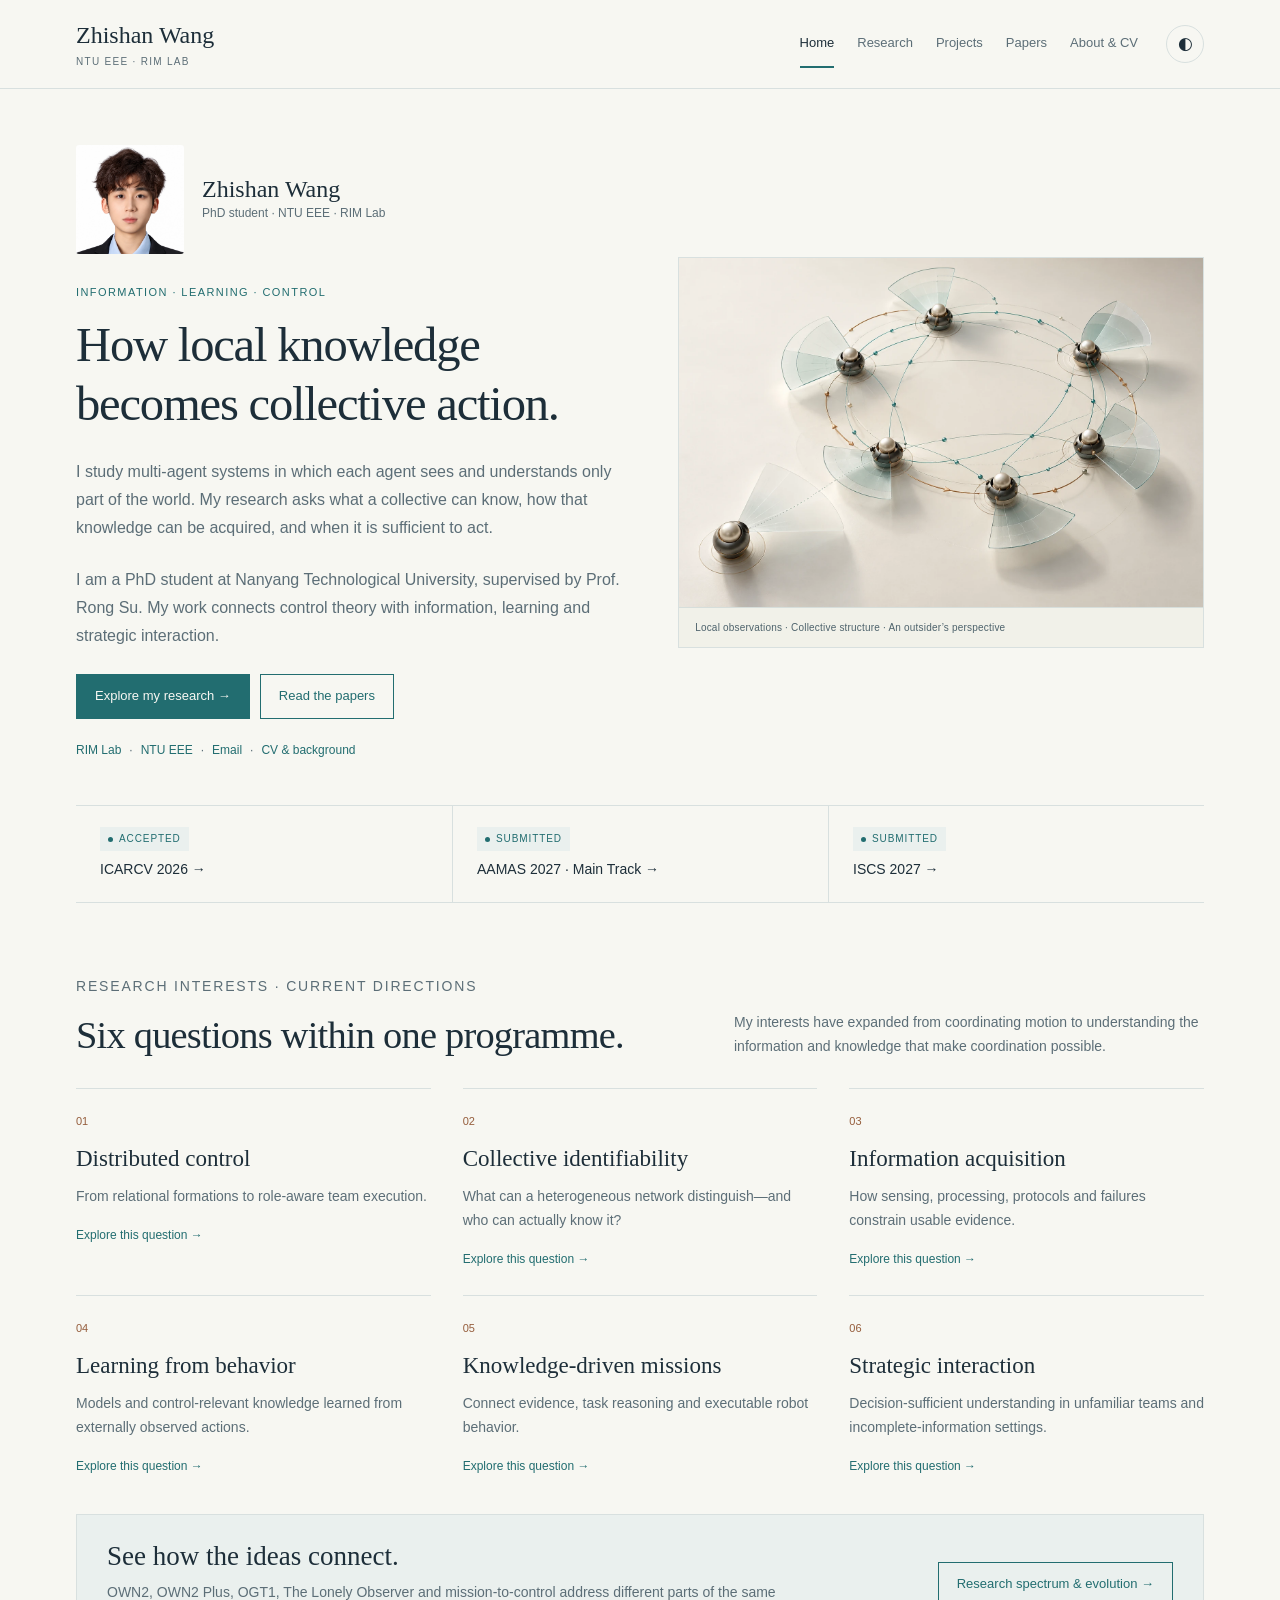
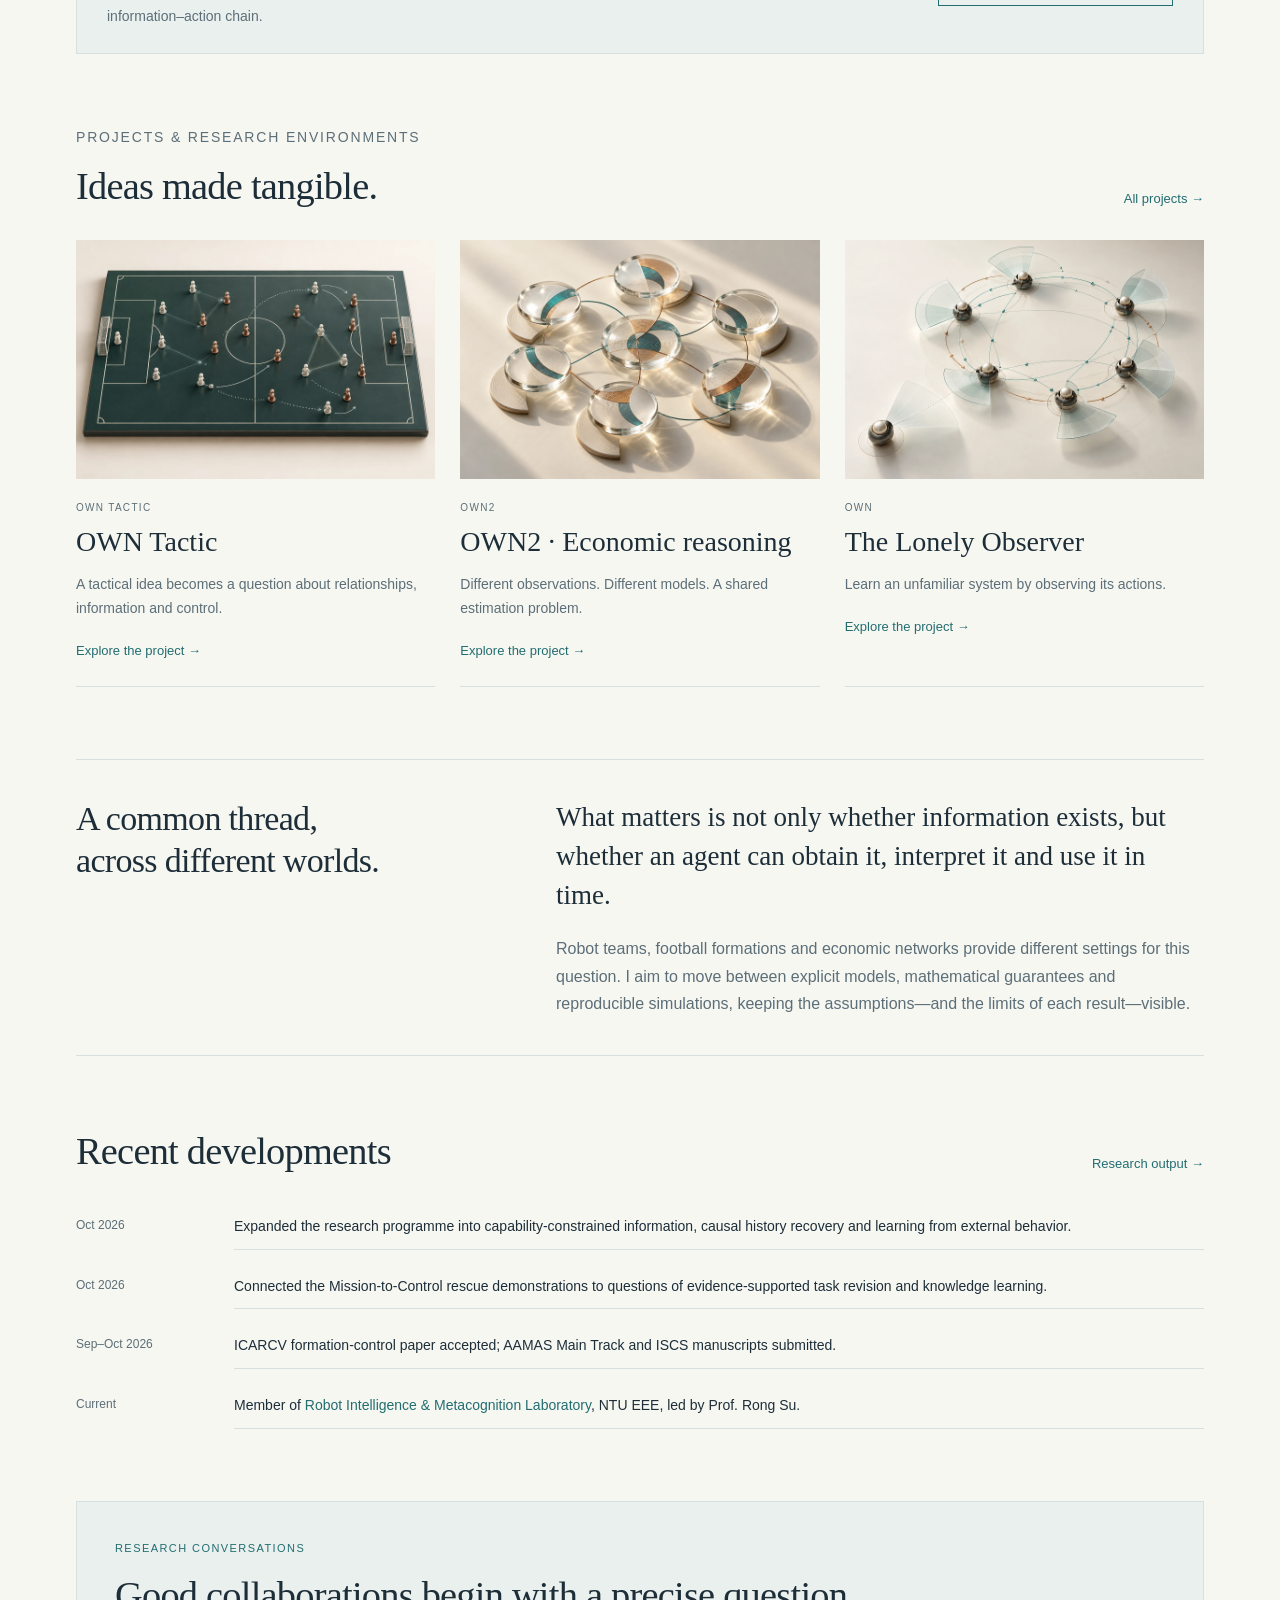
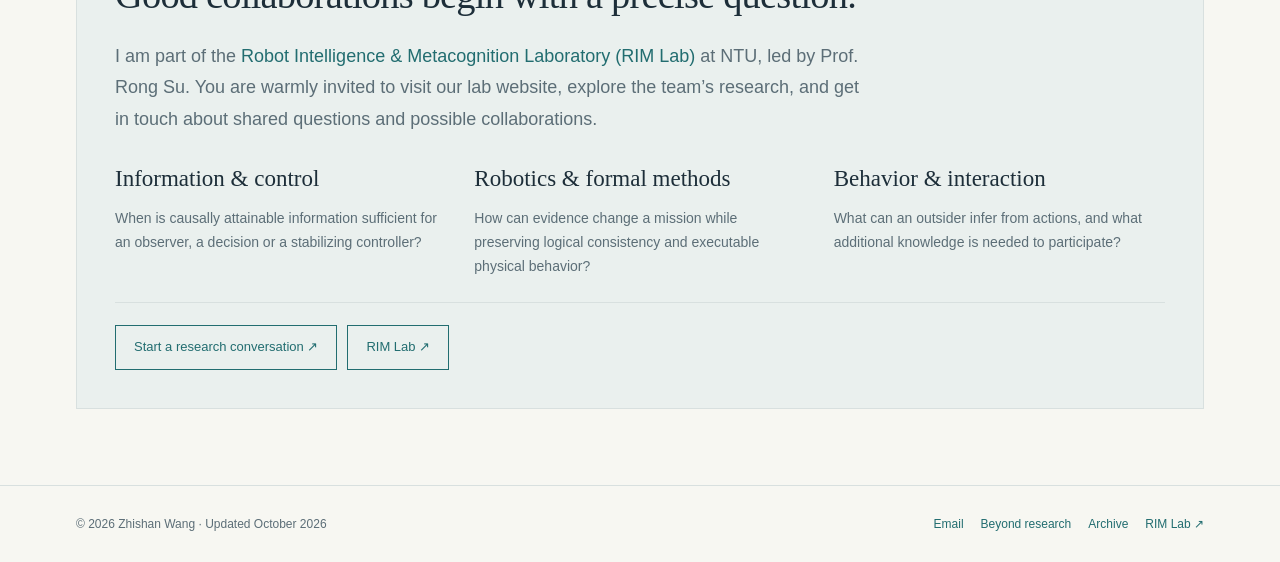
==== commit 7ffb3488: "Add files via upload" ====
--- a/index.html
+++ b/index.html
@@ -1,266 +1,527 @@
-<!doctype html>
-<html lang="en">
-<head>
-  <meta charset="utf-8">
-  <meta name="viewport" content="width=device-width,initial-scale=1">
-  <meta name="color-scheme" content="light dark">
-  <title>Zhishan Wang | NTU EEE</title>
-  <meta name="description" content="Zhishan Wang, PhD student at NTU EEE. Research in multi-agent control, collective identifiability, behavior-based learning and mission planning. RIM Lab, NTU EEE. Accepted and submitted papers with illustrated summaries.">
-  <link rel="canonical" href="https://niconiconi1234567.github.io/zhishanwang.github.io/">
-  <link rel="stylesheet" href="style.css">
-  <script src="research-evolution.js" defer></script>
-  <script src="catalog.js" defer></script>
-  <script src="app.js" defer></script>
-</head>
-<body>
-<a class="zw-skip-link" href="#zw-main-content">Skip to content</a>
-<div id="zw-academic-site" aria-label="Zhishan Wang academic website" data-layout="sidebar" data-density="comfortable">
+<!doctype html><html lang="en"><head><meta charset="utf-8"><meta name="viewport" content="width=device-width,initial-scale=1"><meta name="description" content="Zhishan Wang, NTU EEE and RIM Lab. Research on information, learning and control in multi-agent systems: collective identifiability, behavior inference and mission-level autonomy."><meta name="site-release" content="2026-10-26-editorial-v2"><title>Zhishan Wang · Information, Learning &amp; Control</title><script>try{document.documentElement.dataset.theme=localStorage.getItem('zw-theme-v2')||(matchMedia('(prefers-color-scheme:dark)').matches?'dark':'light')}catch(e){document.documentElement.dataset.theme='light'}</script><style>
+    .legacy{--zw-paper:light-dark(#fff,#151b21);--zw-ink:light-dark(#202c38,#e3e9ef);--zw-secondary:light-dark(#53616e,#adb9c5);--zw-line:light-dark(#dce1e6,#35404a);--zw-soft:light-dark(#f5f7f9,#1c252e);--zw-accent:light-dark(#234b70,#a0c7e8);--zw-title:Georgia,'Times New Roman',serif;--zw-gap:32px;background:var(--zw-paper);color:var(--zw-ink);font-family:Arial,Helvetica,sans-serif;font-size:15px;line-height:1.75;min-width:0;padding:0;border-top:4px solid var(--zw-accent);text-align:left}
+    .legacy *{box-sizing:border-box}.legacy [hidden]{display:none!important}.legacy a{color:var(--zw-accent);text-decoration:none}.legacy a:hover{text-decoration:underline;text-underline-offset:3px}.legacy button{font:inherit;color:inherit;cursor:pointer}.legacy h1,.legacy h2,.legacy h3,.legacy h4,.legacy p{margin:0}.legacy strong{font-weight:500;color:var(--zw-ink)}
+    .legacy .zw-top{display:flex;align-items:center;justify-content:space-between;gap:20px;padding:17px 32px;border-bottom:1px solid var(--zw-line)}.legacy .zw-brand{font-family:var(--zw-title);font-size:20px;color:var(--zw-ink)}.legacy .zw-top-note{font-size:12px;color:var(--zw-secondary);letter-spacing:.025em}.legacy .zw-layout{display:grid;grid-template-columns:210px minmax(0,1fr);gap:40px;padding:34px 32px 40px}
+    .legacy .zw-side{min-width:0;border-right:1px solid var(--zw-line);padding-right:26px}.legacy .zw-portrait{display:block;width:132px;height:158px;object-fit:cover;object-position:center 28%;margin-bottom:18px}.legacy .zw-side-name{font-family:var(--zw-title);font-size:22px;line-height:1.3;font-weight:500}.legacy .zw-side-role{font-size:13px;color:var(--zw-secondary);margin-top:6px}.legacy .zw-side-affiliation{font-size:13px;margin-top:12px;line-height:1.65}.legacy .zw-side-links{font-size:12px;margin-top:12px;line-height:1.9;overflow-wrap:anywhere}.legacy .zw-nav{display:flex;flex-direction:column;gap:3px;border-top:1px solid var(--zw-line);padding-top:18px;margin-top:23px}.legacy .zw-nav a{background:transparent;border:0;text-align:left;min-height:40px;padding:7px 10px;font-size:14px;border-left:2px solid transparent}.legacy .zw-nav a[aria-current="page"]{color:var(--zw-accent);background:var(--zw-soft);border-left-color:var(--zw-accent);font-weight:500}.legacy .zw-nav a:hover{color:var(--zw-accent);background:var(--zw-soft)}.legacy .zw-side-meta{margin-top:25px;color:var(--zw-secondary);font-size:12px}
+    .legacy .zw-main{min-width:0}.legacy .zw-kicker{color:var(--zw-secondary);font-size:12px;letter-spacing:.08em;text-transform:uppercase;margin-bottom:9px}.legacy .zw-main h1{font-family:var(--zw-title);font-size:36px;font-weight:400;line-height:1.2;margin-bottom:14px;letter-spacing:-.018em}.legacy .zw-affiliation{font-size:15px;margin-bottom:4px}.legacy .zw-supervisor{font-size:14px;color:var(--zw-secondary)}.legacy .zw-bio{margin-top:23px}.legacy .zw-bio p+p{margin-top:13px}.legacy .zw-bio p{color:var(--zw-ink)}.legacy .zw-main h2{font-family:var(--zw-title);font-size:23px;line-height:1.4;font-weight:400;padding-bottom:9px;border-bottom:1px solid var(--zw-line);margin-bottom:17px}.legacy .zw-section{margin-top:var(--zw-gap)}.legacy .zw-section-heading{display:flex;align-items:baseline;justify-content:space-between;gap:20px;border-bottom:1px solid var(--zw-line);margin-bottom:10px}.legacy .zw-section-heading h2{border:0;margin:0}.legacy .zw-inline-button{background:none;border:0;padding:0;color:var(--zw-accent);font-size:12px;text-align:left;min-height:30px}.legacy .zw-inline-button:hover{text-decoration:underline;text-underline-offset:3px}.legacy .zw-topic{width:100%;display:grid;grid-template-columns:26px minmax(0,1fr) 18px;align-items:baseline;gap:11px;text-align:left;border:0;border-bottom:1px solid var(--zw-line);padding:14px 0;background:transparent}.legacy .zw-topic:last-child{border-bottom:0}.legacy .zw-topic-number{font-family:Georgia,serif;color:var(--zw-secondary);font-size:13px}.legacy .zw-topic-title{display:block;color:var(--zw-accent);font-size:15px;font-weight:500;line-height:1.55}.legacy .zw-topic-desc{display:block;font-size:13px;line-height:1.65;color:var(--zw-secondary);margin-top:2px}.legacy .zw-topic:hover .zw-topic-title{text-decoration:underline;text-underline-offset:3px}.legacy .zw-topic-arrow{color:var(--zw-secondary)}.legacy .zw-news-row{display:grid;grid-template-columns:80px 1fr;gap:14px;padding:8px 0;font-size:14px}.legacy .zw-date{color:var(--zw-secondary);font-size:12px;padding-top:2px;white-space:nowrap}.legacy .zw-note{font-size:13px;color:var(--zw-secondary)}.legacy .zw-note a{text-decoration:underline}
+    .legacy .zw-page-lead{font-size:15px;margin-bottom:26px;color:var(--zw-secondary)}.legacy .zw-group-caption{font-size:12px;letter-spacing:.07em;color:var(--zw-secondary);text-transform:uppercase;margin:29px 0 8px}.legacy .zw-project{border-bottom:1px solid var(--zw-line);padding:19px 0}.legacy .zw-project summary{cursor:pointer;list-style:none;display:flex;gap:16px;justify-content:space-between;align-items:baseline}.legacy .zw-project summary::-webkit-details-marker{display:none}.legacy .zw-project h3{font-family:var(--zw-title);font-size:22px;font-weight:400;line-height:1.35;color:var(--zw-accent)}.legacy .zw-project .zw-category{font-size:12px;color:var(--zw-secondary);margin-top:6px}.legacy .zw-project .zw-plus{font-size:21px;color:var(--zw-secondary)}.legacy .zw-project[open] .zw-plus{transform:rotate(45deg)}.legacy .zw-detail{padding-top:17px}.legacy .zw-detail p{margin-bottom:14px}.legacy .zw-detail dl{display:grid;grid-template-columns:98px minmax(0,1fr);gap:10px 18px;margin:18px 0 8px;font-size:14px}.legacy .zw-detail dt{color:var(--zw-secondary);font-size:12px;padding-top:2px}.legacy .zw-detail dd{margin:0}.legacy .zw-detail .zw-project-status{font-size:12px;color:var(--zw-secondary);margin:18px 0 0}.legacy .zw-related-link{font-size:13px;text-decoration:underline;display:inline-block;margin-top:8px}.legacy .zw-lab-context{border-left:2px solid var(--zw-line);padding-left:17px;margin-top:30px;font-size:13px;color:var(--zw-secondary)}.legacy .zw-lab-context p+p{margin-top:9px}
+    .legacy .zw-publication{padding:18px 0 21px;border-bottom:1px solid var(--zw-line)}.legacy .zw-publication h3{font-size:17px;line-height:1.55;font-weight:500;margin-bottom:7px}.legacy .zw-authors{font-size:14px;color:var(--zw-secondary)}.legacy .zw-pub-meta{font-size:13px;color:var(--zw-secondary);margin:7px 0 10px}.legacy .zw-pub-actions{display:flex;flex-wrap:wrap;gap:14px;font-size:13px}.legacy .zw-pub-actions button{font-size:13px;color:var(--zw-accent);border:0;background:transparent;padding:0}.legacy .zw-abstract{background:var(--zw-soft);padding:15px 18px;margin-top:15px;font-size:14px}.legacy .zw-cv-intro{display:flex;flex-wrap:wrap;gap:8px 24px;padding-bottom:18px;border-bottom:1px solid var(--zw-line);font-size:13px;color:var(--zw-secondary)}.legacy .zw-cv-entry{display:grid;grid-template-columns:93px minmax(0,1fr);gap:19px;margin:18px 0}.legacy .zw-cv-entry h3{font-size:16px;font-weight:500;line-height:1.5}.legacy .zw-cv-entry p{font-size:14px;margin-top:3px}.legacy .zw-cv-entry .zw-note{font-size:13px;margin-top:4px}.legacy .zw-honors{width:100%;border-collapse:collapse;font-size:14px}.legacy .zw-honors td{vertical-align:top;padding:11px 0;border-bottom:1px solid var(--zw-line)}.legacy .zw-honors td:first-child{width:60px;font-size:12px;color:var(--zw-secondary)}.legacy .zw-honors small{display:block;font-size:12px;line-height:1.7;color:var(--zw-secondary);margin-top:3px}.legacy .zw-cv-list{margin:0;padding-left:19px;font-size:14px}.legacy .zw-cv-list li{padding:5px 0}
+    .legacy .zw-archive-panel{margin-top:28px;padding:26px;border:1px solid var(--zw-line);background:var(--zw-soft)}.legacy .zw-archive-label{font-size:12px;letter-spacing:.08em;color:var(--zw-secondary)}.legacy .zw-archive-panel h2{font-size:28px;line-height:1.3;margin:14px 0;border:0;padding:0}.legacy .zw-archive-panel p{font-size:14px}.legacy .zw-open-link{display:inline-block;border:1px solid var(--zw-accent);padding:8px 15px;font-size:13px;margin-top:20px;color:var(--zw-accent)}.legacy .zw-open-link:hover{background:var(--zw-paper)}.legacy .zw-football-note{border-top:1px solid var(--zw-line);padding-top:20px;margin-top:24px}.legacy .zw-footer{display:flex;flex-wrap:wrap;justify-content:space-between;gap:8px 20px;padding:15px 32px;border-top:1px solid var(--zw-line);font-size:11px;color:var(--zw-secondary)}
+    .legacy[data-layout="top"] .zw-layout{display:block}.legacy[data-layout="top"] .zw-side{padding:0;border:0;display:grid;grid-template-columns:88px 1fr;gap:0 22px}.legacy[data-layout="top"] .zw-portrait{width:88px;height:106px;grid-column:1;grid-row:1/5;margin:0}.legacy[data-layout="top"] .zw-side-name{grid-column:2;font-size:23px}.legacy[data-layout="top"] .zw-side-role,.legacy[data-layout="top"] .zw-side-affiliation{grid-column:2;margin-top:4px}.legacy[data-layout="top"] .zw-side-links{grid-column:2;margin-top:3px}.legacy[data-layout="top"] .zw-side-links br{display:none}.legacy[data-layout="top"] .zw-side-links a+a{margin-left:18px}.legacy[data-layout="top"] .zw-nav{grid-column:1/-1;flex-direction:row;flex-wrap:wrap;padding-top:12px;margin:20px 0 24px;border-bottom:1px solid var(--zw-line);gap:10px}.legacy[data-layout="top"] .zw-nav a{border-left:0;border-bottom:2px solid transparent;padding:6px 12px}.legacy[data-layout="top"] .zw-nav a[aria-current="page"]{border-bottom-color:var(--zw-accent)}.legacy[data-layout="top"] .zw-side-meta{display:none}.legacy[data-layout="top"] .zw-main{max-width:790px;margin:auto}.legacy[data-layout="top"] .zw-layout{padding-top:24px}.legacy[data-density="compact"]{--zw-gap:22px}.legacy[data-density="compact"] .zw-topic{padding:10px 0}.legacy[data-density="compact"] .zw-layout{padding-top:26px;gap:30px}
+    @media(max-width:760px){.legacy .zw-layout{grid-template-columns:166px minmax(0,1fr);gap:25px;padding:26px 22px}.legacy .zw-top,.legacy .zw-footer{padding-left:22px;padding-right:22px}.legacy .zw-side{padding-right:20px}.legacy .zw-main h1{font-size:31px}.legacy .zw-side-name{font-size:20px}.legacy .zw-portrait{width:115px;height:142px}.legacy .zw-detail dl{grid-template-columns:1fr;gap:3px}.legacy .zw-detail dd{margin-bottom:12px}}
+    @media(max-width:560px){.legacy .zw-top{padding:14px 18px;gap:12px}.legacy .zw-brand{font-size:18px}.legacy .zw-top-note{font-size:11px}.legacy .zw-layout,.legacy[data-layout="top"] .zw-layout{display:block;padding:24px 18px}.legacy .zw-side,.legacy[data-layout="top"] .zw-side{padding:0;border:0;display:grid;grid-template-columns:76px minmax(0,1fr);column-gap:17px}.legacy .zw-portrait,.legacy[data-layout="top"] .zw-portrait{width:76px;height:96px;grid-column:1;grid-row:1/5;margin:0}.legacy .zw-side-name,.legacy[data-layout="top"] .zw-side-name{grid-column:2;font-size:21px}.legacy .zw-side-role,.legacy .zw-side-affiliation,.legacy .zw-side-links{grid-column:2;font-size:12px;margin-top:3px}.legacy .zw-side-affiliation br{display:none}.legacy .zw-side-links br{display:none}.legacy .zw-side-links a+a{display:none}.legacy .zw-nav,.legacy[data-layout="top"] .zw-nav{grid-column:1/-1;flex-direction:row;flex-wrap:wrap;border-bottom:1px solid var(--zw-line);gap:0;margin:20px 0 26px;padding-top:8px}.legacy .zw-nav a,.legacy[data-layout="top"] .zw-nav a{border-left:0;border-bottom:2px solid transparent;padding:7px 10px;font-size:13px;min-height:44px}.legacy .zw-nav a[aria-current="page"]{border-bottom-color:var(--zw-accent)}.legacy .zw-side-meta{display:none}.legacy .zw-main h1{font-size:30px}.legacy .zw-main h2{font-size:22px}.legacy .zw-kicker{font-size:11px}.legacy .zw-affiliation{font-size:14px}.legacy .zw-supervisor{font-size:13px}.legacy .zw-bio{margin-top:18px}.legacy .zw-topic{gap:8px;grid-template-columns:23px minmax(0,1fr) 15px}.legacy .zw-topic-title{font-size:14px}.legacy .zw-topic-desc{font-size:12px}.legacy .zw-news-row{grid-template-columns:65px minmax(0,1fr);gap:10px;font-size:13px}.legacy .zw-section-heading{gap:12px}.legacy .zw-inline-button{font-size:11px}.legacy .zw-cv-entry{grid-template-columns:1fr;gap:2px;margin-bottom:22px}.legacy .zw-cv-entry .zw-date{white-space:normal}.legacy .zw-detail dl{grid-template-columns:1fr;gap:3px}.legacy .zw-detail dd{margin-bottom:12px}.legacy .zw-project h3{font-size:21px}.legacy .zw-archive-panel{padding:20px}.legacy .zw-footer{padding:14px 18px}.legacy .zw-honors td:first-child{width:44px}}
   
+
+    .legacy .zw-bio a{text-decoration:underline;text-decoration-color:var(--zw-line);text-underline-offset:3px}
+    .legacy .zw-home-group{font-size:12px;color:var(--zw-secondary);margin-top:8px}
+    .legacy .zw-research-context{font-size:13px;color:var(--zw-secondary);margin:-6px 0 20px}
+    .legacy .zw-research-cards{display:grid;grid-template-columns:repeat(2,minmax(0,1fr));gap:28px}
+    .legacy .zw-research-card{display:flex;flex-direction:column;align-items:stretch;min-width:0;background:transparent;padding:0 0 18px;border:0;border-bottom:1px solid var(--zw-line);text-align:left;white-space:normal}
+    .legacy .zw-research-image{width:100%;aspect-ratio:16/10;background:var(--zw-soft);border:1px solid var(--zw-line);display:flex;flex-direction:column;justify-content:space-between;padding:16px;gap:14px;color:var(--zw-secondary);min-width:0}
+    .legacy .zw-image-index{font-family:var(--zw-title);font-size:25px;line-height:1.1;color:var(--zw-secondary)}
+    .legacy .zw-image-label{display:block;font-family:var(--zw-title);font-size:18px;line-height:1.35;max-width:100%}
+    .legacy .zw-image-label>span{display:block;font-family:Arial,Helvetica,sans-serif;font-size:11px;line-height:1.7;margin-top:7px;color:var(--zw-secondary)}
+    .legacy .zw-card-title{display:block;font-family:var(--zw-title);font-size:23px;font-weight:400;line-height:1.3;color:var(--zw-accent);margin-top:17px}
+    .legacy .zw-keywords{display:block;font-size:12px;line-height:1.8;color:var(--zw-secondary);margin-top:10px}
+    .legacy .zw-card-description{display:block;font-size:14px;line-height:1.75;margin-top:12px}
+    .legacy .zw-card-open{display:block;color:var(--zw-accent);font-size:13px;padding-top:17px;margin-top:auto}
+    .legacy .zw-research-card:hover .zw-card-title{text-decoration:underline;text-underline-offset:4px}
+    .legacy .zw-research-card:hover .zw-research-image{border-color:var(--zw-accent)}
+    .legacy .zw-colleagues{border-left:2px solid var(--zw-line);padding:2px 0 2px 18px;margin:28px 0 34px}
+    .legacy .zw-colleagues h3{font-family:var(--zw-title);font-size:20px;font-weight:400;line-height:1.5;margin-bottom:8px}
+    .legacy .zw-colleagues p{font-size:14px;color:var(--zw-secondary)}
+    .legacy .zw-colleagues a{display:inline-block;font-size:13px;margin:13px 20px 0 0}
+    .legacy .zw-back-button{border:0;background:none;padding:7px 0;color:var(--zw-accent);font-size:13px;min-height:40px;margin-bottom:20px}
+    .legacy .zw-back-button:hover{text-decoration:underline;text-underline-offset:3px}
+    .legacy .zw-detail-keywords{font-size:13px;color:var(--zw-secondary);margin-bottom:24px;line-height:1.8}
+    .legacy .zw-detail-image{aspect-ratio:16/7;padding:24px}
+    .legacy .zw-detail-image .zw-image-label{font-size:25px}
+    .legacy .zw-research-questions{padding-left:20px;margin:0}
+    .legacy .zw-research-questions li{padding:5px 0}
+    .legacy .zw-detail-paragraph{margin-top:15px}
+    .legacy .zw-topic-status{font-size:12px;color:var(--zw-secondary);margin-top:30px;border-top:1px solid var(--zw-line);padding-top:17px}
+    .legacy .zw-detail-end{margin-top:18px}
+    .legacy .zw-detail-end .zw-back-button{margin-bottom:0}
+    @media(max-width:800px){.legacy .zw-research-cards{grid-template-columns:1fr;gap:25px}.legacy .zw-research-image{aspect-ratio:16/8}.legacy .zw-detail-image{aspect-ratio:16/9}.legacy .zw-card-title{font-size:24px}}
+    @media(max-width:560px){.legacy .zw-research-image{aspect-ratio:16/9}.legacy .zw-detail-image{padding:18px}.legacy .zw-detail-image .zw-image-label{font-size:22px}.legacy .zw-research-context{line-height:1.9}}
   
 
+    .legacy .zw-portrait{object-position:center 40%;height:178px;width:132px}
+    .legacy .zw-research-image{display:block;padding:0;aspect-ratio:2048/1143;border:0;background:var(--zw-soft);overflow:hidden}
+    .legacy .zw-research-image img{width:100%;height:100%;display:block;object-fit:contain}
+    .legacy .zw-detail-image{aspect-ratio:2048/1143;padding:0}
+    .legacy .zw-art-caption{font-size:11px;color:var(--zw-secondary);margin-top:8px}
+    .legacy .zw-project-figure{margin:0}
+    .legacy .zw-project-figure img{display:block;width:100%;height:auto;background:var(--zw-soft)}
+    .legacy .zw-project-figure figcaption{font-size:11px;color:var(--zw-secondary);margin-top:8px}
+    .legacy .zw-project-figure.zw-section{margin-top:28px}
+    .legacy .zw-work-date{display:block;font-size:12px;color:var(--zw-secondary);line-height:1.65;margin-bottom:7px}
+    .legacy .zw-past-catalog{display:grid;grid-template-columns:repeat(2,minmax(0,1fr));gap:28px}
+    .legacy .zw-past-card{display:flex;flex-direction:column;align-items:stretch;background:none;border:0;border-bottom:1px solid var(--zw-line);padding:0 0 20px;text-align:left;min-width:0}
+    .legacy .zw-past-card img{width:100%;height:auto;aspect-ratio:2048/1143;object-fit:contain;display:block;background:var(--zw-soft)}
+    .legacy .zw-past-card-copy{display:block;padding-top:17px}
+    .legacy .zw-past-card .zw-card-title{margin-top:5px}
+    .legacy .zw-past-card:hover .zw-card-title{text-decoration:underline;text-underline-offset:4px}
+    .legacy .zw-past-feature{grid-column:1/-1;display:grid;grid-template-columns:1.1fr 1fr;gap:24px;align-items:start}
+    .legacy .zw-past-feature .zw-past-card-copy{padding-top:0}
+    .legacy .zw-resource-links{display:flex;flex-wrap:wrap;gap:9px 20px;font-size:13px;margin-top:15px}
+    .legacy .zw-resource-list a{display:grid;grid-template-columns:1fr 15px;gap:4px 15px;border-bottom:1px solid var(--zw-line);padding:15px 0;font-size:14px}
+    .legacy .zw-resource-list a small{grid-column:1;font-size:12px;color:var(--zw-secondary)}
+    .legacy .zw-resource-list a>span:last-child{grid-column:2;grid-row:1/3;align-self:center}
+    .legacy .zw-event-entry{border-bottom:1px solid var(--zw-line);padding:15px 0;font-size:14px}
+    .legacy .zw-event-entry p{margin-top:8px}
+    .legacy .zw-event-entry small{font-size:12px;color:var(--zw-secondary)}
+    .legacy .zw-personal-entry{padding:24px 0;border-top:1px solid var(--zw-line)}
+    .legacy .zw-personal-entry h2{border:0;margin:7px 0 13px;padding:0}
+    .legacy .zw-personal-index{font-size:12px;color:var(--zw-secondary);letter-spacing:.08em}
+    .legacy .zw-cv-semesters{margin-top:12px;font-size:13px}
+    .legacy .zw-cv-semesters summary{cursor:pointer;color:var(--zw-accent)}
+    .legacy .zw-cv-semesters table{width:100%;border-collapse:collapse;margin-top:12px;font-size:12px}
+    .legacy .zw-cv-semesters th,.legacy .zw-cv-semesters td{padding:7px 9px 7px 0;text-align:left;border-bottom:1px solid var(--zw-line);font-weight:400}
+    .legacy .zw-evolution-entry{width:100%;display:flex;justify-content:space-between;gap:22px;align-items:center;background:var(--zw-soft);border:1px solid var(--zw-line);border-left:3px solid var(--zw-accent);padding:17px 21px;text-align:left;margin:22px 0 28px}
+    .legacy .zw-evolution-entry strong{display:block;font-family:var(--zw-title);font-weight:400;font-size:22px;line-height:1.35;color:var(--zw-accent)}
+    .legacy .zw-evolution-entry small{display:block;font-size:12px;color:var(--zw-secondary);margin-top:7px;line-height:1.7}
+    .legacy .zw-evolution-entry:hover strong{text-decoration:underline;text-underline-offset:3px}
+    .legacy .zw-evo-canvas{position:relative;margin-top:25px}
+    .legacy #zw-evo-edges{position:absolute;inset:0;width:100%;height:100%;overflow:visible;pointer-events:none;z-index:0}
+    .legacy .zw-evo-stages{position:relative;display:grid;grid-template-columns:repeat(4,minmax(0,1fr));gap:28px;z-index:1;min-width:0}
+    .legacy .zw-evo-stage{min-width:0;display:flex;flex-direction:column;gap:22px}
+    .legacy .zw-evo-heading{min-height:90px;border-top:2px solid var(--zw-line);padding-top:10px;line-height:1.5;background:var(--zw-paper)}
+    .legacy .zw-evo-heading strong{display:block;font-size:14px;font-weight:500}
+    .legacy .zw-evo-heading small{display:block;font-size:11px;color:var(--zw-secondary);line-height:1.7;margin-top:4px}
+    .legacy .zw-evo-node{background:var(--zw-paper);border:1px solid var(--zw-line);padding:11px 8px;min-height:70px;font-size:13px;line-height:1.5;text-align:center;position:relative;color:var(--zw-ink)}
+    .legacy .zw-evo-node[aria-pressed="true"]{border-color:var(--zw-accent);color:var(--zw-accent);background:var(--zw-soft)}
+    .legacy .zw-evo-node.zw-connected{border-color:var(--zw-accent)}
+    .legacy .zw-evo-node.zw-node-offset{margin-top:92px}
+    .legacy .zw-evo-legend{font-size:12px;color:var(--zw-secondary);margin-top:22px}
+    .legacy .zw-evo-description{border-top:1px solid var(--zw-line);margin-top:21px;padding-top:19px}
+    .legacy .zw-evo-description h2{border:0;font-size:24px;margin:0 0 10px;padding:0}
+    .legacy .zw-evo-description p{font-size:14px}
+    .legacy #zw-evo-action{margin-top:13px}
+    .legacy .zw-evo-canvas.zw-narrow .zw-evo-stages{grid-template-columns:1fr;gap:42px}
+    .legacy .zw-evo-canvas.zw-narrow .zw-evo-stage{display:grid;grid-template-columns:repeat(2,minmax(0,1fr));gap:16px}
+    .legacy .zw-evo-canvas.zw-narrow .zw-evo-heading{grid-column:1/-1;min-height:0;margin-bottom:5px}
+    .legacy .zw-evo-canvas.zw-narrow .zw-evo-node.zw-node-offset{margin-top:0}
+    @media(max-width:760px){.legacy .zw-past-catalog{grid-template-columns:1fr}.legacy .zw-past-feature{display:flex;gap:0}.legacy .zw-past-feature .zw-past-card-copy{padding-top:17px}}
+    @media(max-width:560px){.legacy .zw-portrait{height:108px;width:76px}.legacy .zw-evolution-entry{padding:15px}.legacy .zw-evolution-entry strong{font-size:20px}}
   
-
-  <header class="zw-top"><span class="zw-brand">Zhishan Wang</span><span class="zw-top-note"><a href="https://www.ntu.edu.sg/eee" target="_blank" rel="noopener noreferrer">Electrical &amp; Electronic Engineering</a> · <a href="https://www.ntu.edu.sg/" target="_blank" rel="noopener noreferrer">NTU</a></span></header>
-  <div class="zw-layout">
-    <aside class="zw-side">
-      <img class="zw-portrait" src="assets/portrait.webp" alt="Zhishan Wang" width="132" height="158" fetchpriority="high">
-      <div class="zw-side-name">Zhishan Wang</div><p class="zw-side-role">PhD Student · <a href="https://www.ntu.edu.sg/eee" target="_blank" rel="noopener noreferrer">EEE</a></p><p class="zw-side-affiliation"><a href="https://www.ntu.edu.sg/" target="_blank" rel="noopener noreferrer">Nanyang Technological<br>University</a>, Singapore<br><a href="https://rimlab.tech/" class="" target="_blank" rel="noopener noreferrer">RIM Lab</a> · <a href="https://www.ntu.edu.sg/csie" class="" target="_blank" rel="noopener noreferrer">CSIE</a></p>
-      <p class="zw-side-links"><a href="mailto:ZWANG103@e.ntu.edu.sg">ZWANG103@e.ntu.edu.sg</a><br><a href="https://niconiconi1234567.github.io/heart-of-football/" target="_blank" rel="noopener noreferrer">The Heart of Football ↗</a></p>
-      <nav class="zw-nav" aria-label="Website navigation">
-        <a href="#/home" data-page="home" aria-current="page" aria-controls="zw-page-home">Home</a><a href="#/research" data-page="research" aria-controls="zw-page-research">Research</a><a href="#/publications" data-page="publications" aria-controls="zw-page-publications">Papers &amp; Reports</a><a href="#/cv" data-page="cv" aria-controls="zw-page-cv">CV &amp; Honors</a><a href="#/past" data-page="past" aria-controls="zw-page-past">Past Projects</a><a href="#/personal" data-page="personal" aria-controls="zw-page-personal">Personal</a><a href="#/archive" data-page="archive" aria-controls="zw-page-archive">Archive</a>
-      </nav><p class="zw-side-meta">Control &amp; intelligent systems<br>Singapore</p>
-    </aside>
-    <main class="zw-main" id="zw-main-content" tabindex="-1">
-      <section id="zw-page-home" data-panel="home" aria-label="Home">
-        <p class="zw-kicker">Academic profile</p><h1>Zhishan Wang</h1><p class="zw-affiliation">PhD Student, <a href="https://www.ntu.edu.sg/eee" target="_blank" rel="noopener noreferrer">School of Electrical and Electronic Engineering (EEE)</a></p><p class="zw-supervisor"><a href="https://www.ntu.edu.sg/" target="_blank" rel="noopener noreferrer">Nanyang Technological University</a> · Supervisor: <a href="https://dr.ntu.edu.sg/entities/person/Su-Rong" target="_blank" rel="noopener noreferrer">Prof. Rong Su</a></p><p class="zw-home-group"><a href="https://rimlab.tech/" class="" target="_blank" rel="noopener noreferrer">Robot Intelligence &amp; Metacognition Laboratory (RIM Lab)</a></p>
-        <div class="zw-bio"><p>I am a PhD student in the <a href="https://www.ntu.edu.sg/eee" target="_blank" rel="noopener noreferrer">School of Electrical and Electronic Engineering</a> at <a href="https://www.ntu.edu.sg/" target="_blank" rel="noopener noreferrer">Nanyang Technological University</a>, under the supervision of <a href="https://dr.ntu.edu.sg/entities/person/Su-Rong" target="_blank" rel="noopener noreferrer">Prof. Rong Su</a>. I am a member of <a href="https://rimlab.tech/" class="" target="_blank" rel="noopener noreferrer">Robot Intelligence &amp; Metacognition Laboratory (RIM Lab)</a>, within the <a href="https://www.ntu.edu.sg/csie" class="" target="_blank" rel="noopener noreferrer">Centre for System Intelligence and Efficiency (CSIE)</a>.</p><p>My research connects <strong>information, learning and control in multi-agent systems</strong>. I study what locally informed agents can understand, how they acquire complementary knowledge, and how that knowledge becomes coordinated action. Current directions include collective identifiability, learning from observed behavior, and evidence-driven mission planning, with applications in robotics, football and economic estimation.</p><p>I received my BS in Electrical Engineering from <a href="https://www.purdue.edu/" target="_blank" rel="noopener noreferrer">Purdue University</a> in 2026, graduating with <strong>Highest Distinction</strong>, with a minor in Mathematics and a concentration in Automatic Control.</p></div>
-        <div class="zw-current-outputs" aria-label="Current paper highlights"><a href="#/publications/icarcv-2026"><span>ACCEPTED</span>ICARCV 2026 →</a><a href="#/publications/aamas-2027"><span>SUBMITTED</span>AAMAS 2027 · Main track →</a><a href="#/publications/iscs-2027"><span>SUBMITTED</span>ISCS 2027 →</a></div><section class="zw-research-hero" aria-label="Current research focus"><figure><img src="assets/collective-intelligence-hero.webp" alt="Conceptual illustration of an external observer, information exchange and coordinated robot action" width="1774" height="887" decoding="async"><figcaption>Concept illustration · Partial observations, shared knowledge, coordinated action</figcaption></figure><div><p class="zw-kicker">CURRENT RESEARCH · OCTOBER 2026</p><h2>From local evidence to collective autonomy</h2><p>What can a group know, what can an outsider learn, and when is that knowledge enough to act?</p><div class="zw-related-chips"><a href="#/research" class="">Explore research →</a><a href="#/publications" class="">Read the papers →</a></div></div></section><button type="button" class="zw-evolution-entry" data-evolution-open><span><span class="zw-work-date">2021 — PRESENT</span><strong>How my research interests have evolved</strong><small>Control → collective information → learning &amp; mission-level autonomy</small></span><span aria-hidden="true">↗</span></button>
-        <section class="zw-section"><div class="zw-section-heading"><h2>Research interests</h2><button type="button" class="zw-inline-button" data-go="research">View research →</button></div>
-          <button type="button" class="zw-topic" data-project="autonomy"><span class="zw-topic-number">01</span><span><span class="zw-topic-title">Multi-Agent System Autonomy</span><span class="zw-topic-desc">NTU · Distributed coordination, control, and information exchange.</span></span><span class="zw-topic-arrow">→</span></button>
-          <button type="button" class="zw-topic" data-project="swarm"><span class="zw-topic-number">02</span><span><span class="zw-topic-title">Swarm Intelligence</span><span class="zw-topic-desc">NTU · Collective capabilities, knowledge evolution, and adaptation.</span></span><span class="zw-topic-arrow">→</span></button>
-          <button type="button" class="zw-topic" data-project="football"><span class="zw-topic-number">03</span><span><span class="zw-topic-title">Football &amp; Collective Coordination</span><span class="zw-topic-desc">Independent research · Player movement, relational formations, and tactical analysis.</span></span><span class="zw-topic-arrow">→</span></button>
-          <button type="button" class="zw-topic" data-project="economics"><span class="zw-topic-number">04</span><span><span class="zw-topic-title">Networked Economy &amp; Collective Estimation</span><span class="zw-topic-desc">Independent research · Local information, knowledge exchange, and collective inference.</span></span><span class="zw-topic-arrow">→</span></button>
-        </section>
-        <section class="zw-section zw-own-home" aria-labelledby="zw-own-home-title">
-          <div class="zw-section-heading"><h2>Featured independent research</h2><a class="zw-inline-button" href="#/research/football">Research context →</a></div>
-          <article class="zw-own-feature">
-            <figure class="zw-own-feature-visual"><img src="assets/own-v2-tactical-network.webp" alt="OWN Tactic Version 2 concept showing two football teams connected by tactical and communication networks" width="1600" height="893" loading="lazy" decoding="async"><figcaption>OWN Tactic Version 2 · Two-team interaction and tactical-network experimentation</figcaption></figure>
-            <div class="zw-own-feature-copy"><span class="zw-personal-index">OWN TACTIC · CONTROL MEETS FOOTBALL</span><h3 id="zw-own-home-title">From formation control to collective tactical intelligence</h3><p>OWN Tactic is my independent research and development project for exploring football through control theory, network science, and multi-agent systems. What began as a formation-control laboratory is growing into an environment for examining how individual decisions, local information, and tactical networks shape collective behavior.</p><p class="zw-detail-paragraph">It is rigorous in its modeling, but deliberately playful in use: visitors can disturb structures, compare responses, and turn tactical intuition into questions that can be observed and tested.</p>
-              <div class="zw-own-version-links"><a data-own-version="1" href="https://own1-tactics-lab.pages.dev/" target="_blank" rel="noopener noreferrer"><span>VERSION 1</span><strong>Formation Control Lab</strong><small>Formation recovery · tactical graphs · controlled comparison</small><b>Explore V1 ↗</b></a><a data-own-version="2" href="https://own-tactic-version-2.pages.dev/" target="_blank" rel="noopener noreferrer"><span>VERSION 2 · NEW</span><strong>Two-Team Tactical Lab</strong><small>Local controllers · network structure · collective behavior</small><b>Launch V2 ↗</b></a></div>
-            </div>
-          </article>
-        </section>
-        <section class="zw-section zw-own2-home" aria-labelledby="zw-own2-home-title">
-          <div class="zw-section-heading"><h2>New interactive platform</h2><a class="zw-inline-button" href="#/research/economics">Research context →</a></div>
-          <article class="zw-own2-home-card">
-            <figure><img src="assets/own2-cognition-pipeline.webp" alt="Concept diagram connecting private cognition, social consultation, knowledge assimilation, and collective estimation" width="1280" height="714" loading="lazy" decoding="async"><figcaption>Concept illustration · From private cognition to selective knowledge assimilation</figcaption></figure>
-            <div><span class="zw-personal-index">OWN2 COLLECTIVE STUDIO · DISTRIBUTED ESTIMATION</span><h3 id="zw-own2-home-title">Designing collective cognition under partial information</h3><p>OWN2 turns a multi-agent estimation problem into an interactive research experience. Visitors can configure partially informed agents, design their communication network, and observe how private estimates change through consultation and selective knowledge assimilation.</p><p class="zw-detail-paragraph">The economy is the application; the broader question is how networked agents with partial information and partial understanding can build stronger individual and collective cognition.</p><div class="zw-own-inline-actions"><a data-own2-launch="home" href="https://own2-collective.onrender.com/" target="_blank" rel="noopener noreferrer">Launch OWN2 Collective Studio ↗</a><a href="#/research/economics">Read the research context →</a></div></div>
-          </article>
-        </section>
-        <section class="zw-section"><div class="zw-section-heading"><h2>Recent milestones</h2><button type="button" class="zw-inline-button" data-go="cv">Full CV &amp; honors →</button></div><div class="zw-news-row"><span class="zw-date">Oct 2026</span><p>Expanded the research program into <a href="#/research/mission-planning" class="">mission planning</a>, <a href="#/research/information-foundations" class="">capability-constrained information</a>, <a href="#/research/collective-identifiability" class="">collective history recovery</a> and <a href="#/research/lonely-observer" class="">The Lonely Observer</a>.</p></div><div class="zw-news-row"><span class="zw-date">Oct 2026</span><p>Updated <a href="#/publications" class="">submitted paper summaries</a> and joined the online team directory at <a href="https://rimlab.tech/people" class="" target="_blank" rel="noopener noreferrer">RIM Lab</a>.</p></div><div class="zw-news-row"><span class="zw-date">Sep 2026</span><p>Paper accepted at <strong>ICARCV 2026</strong>: <button type="button" class="zw-text-button" data-publication="icarcv-2026">Task-Conditioned Distributed Relational Formation Control Under a Global Formation Objective →</button></p></div><div class="zw-news-row"><span class="zw-date">Sep 2026</span><p>Launched <a href="https://own2-collective.onrender.com/" target="_blank" rel="noopener noreferrer"><strong>OWN2 Collective Studio</strong></a>, an interactive platform for designing and comparing networks of partially informed economic agents.</p></div><div class="zw-news-row"><span class="zw-date">Sep 2026</span><p>Released <a href="https://own-tactic-version-2.pages.dev/" target="_blank" rel="noopener noreferrer"><strong>OWN Tactic Version 2</strong></a>, extending the formation-control laboratory toward two-team interaction, interpretable local controllers, and network-level tactical analysis.</p></div><div class="zw-news-row"><span class="zw-date">Aug 2026</span><p>Began doctoral studies in EEE at Nanyang Technological University.</p></div><div class="zw-news-row"><span class="zw-date">2026</span><p>Graduated from Purdue University with Highest Distinction.</p></div><div class="zw-news-row"><span class="zw-date">2026</span><p>Received the ITS Michigan Scholar Award and Undergraduate Winner recognition at the CCAT Global Symposium.</p></div></section>
-      </section>
-
-      <section id="zw-page-research" data-panel="research" aria-label="Research" hidden>
-        <div id="zw-research-overview">
-          <p class="zw-kicker">Research</p><h1>Research directions</h1>
-          <p class="zw-page-lead">My research asks how limited local information becomes collective understanding and executable behavior. Control theory provides the foundation; information theory, learning and game-theoretic models help describe the limits and opportunities of interaction.</p>
-          <button type="button" class="zw-evolution-entry" data-evolution-open><span><span class="zw-work-date">2021 — PRESENT</span><strong>How my research interests have evolved</strong><small>Control → collective information → learning &amp; mission-level autonomy</small></span><span aria-hidden="true">↗</span></button>
-          <section id="zw-evolution" hidden aria-label="Evolution of research interests">
-            <button type="button" class="zw-back-button" data-evolution-close>← Research topics</button><p class="zw-kicker">An evolving research path</p><h1>Research evolution</h1><p class="zw-page-lead">Connections between the ideas and projects that have shaped my research, from Dalian and Purdue to NTU.</p>
-            <div class="zw-evo-canvas" id="zw-evo-canvas"><svg id="zw-evo-edges" aria-hidden="true"></svg><div class="zw-evo-stages" id="zw-evo-stages"></div></div>
-            <p class="zw-evo-legend">Select a topic to trace its connections. Lines show intellectual connections rather than publication dates or measured progress.</p>
-            <div class="zw-evo-description" aria-live="polite"><p class="zw-work-date" id="zw-evo-period"></p><h2 id="zw-evo-title"></h2><p id="zw-evo-text"></p><button class="zw-inline-button" id="zw-evo-action" type="button" hidden></button></div>
-          </section>
-
-<section class="zw-section zw-program" aria-labelledby="zw-program-title"><p class="zw-kicker">THE EXPANDING RESEARCH PROGRAM</p><h2 id="zw-program-title">One systems question, several complementary perspectives</h2><p>Information must be formed, made accessible, interpreted and turned into a justified decision. These branches study different parts of that chain.</p><div class="zw-program-grid"><a class="zw-program-card" href="#/research/mission-planning"><span class="zw-kicker">RESEARCH AT NTU · MISSION–CONTROL</span><h3>Mission planning &amp; control</h3><p>How can new evidence change what a robot should do next, and how can that decision remain connected to executable physical behavior?</p><span class="zw-card-open">Explore the research →</span></a><a class="zw-program-card" href="#/research/information-foundations"><span class="zw-kicker">OWN2 PLUS · CAPABILITIES AND EVIDENCE</span><h3>OWN2 Plus · information foundations</h3><p>A connected network does not automatically possess the information needed for its task. What can its agents actually produce, combine and deliver?</p><span class="zw-card-open">Explore the research →</span></a><a class="zw-program-card" href="#/research/collective-identifiability"><span class="zw-kicker">GAME-THEORETIC INFORMATION · OGT1</span><h3>OGT1 · collective history recovery</h3><p>A team may collectively hold enough evidence to distinguish two histories, yet no individual may be able to obtain that evidence in time.</p><span class="zw-card-open">Explore the research →</span></a><a class="zw-program-card" href="#/research/lonely-observer"><span class="zw-kicker">OWN · LEARNING FROM EXTERNAL BEHAVIOR</span><h3>OWN · an outsider’s perspective</h3><p>What can an outsider understand about an unfamiliar multi-agent system by observing what its members do?</p><span class="zw-card-open">Explore the research →</span></a><a class="zw-program-card" href="#/research/behavior-inference"><span class="zw-kicker">OWN FOOTBALL EXTENSION · BEHAVIOR AS EVIDENCE</span><h3>Behavior-mediated coordination</h3><p>A teammate’s movement can reveal something about the world that a direct observation does not. Several movements together may reveal more than any one alone.</p><span class="zw-card-open">Explore the research →</span></a></div><p class="zw-note">The pages distinguish submitted results, current theory manuscripts, engineering demonstrations and open research questions.</p></section>
-          <section class="zw-research-group" aria-labelledby="zw-ntu-research-title">
-            <h2 id="zw-ntu-research-title">Research at NTU</h2>
-            <p class="zw-research-context"><a href="https://rimlab.tech/" class="" target="_blank" rel="noopener noreferrer">RIM Lab</a> · <a href="https://www.ntu.edu.sg/csie" target="_blank" rel="noopener noreferrer">CSIE</a> · <a href="https://www.ntu.edu.sg/eee" target="_blank" rel="noopener noreferrer">School of EEE</a> · Supervisor: <a href="https://dr.ntu.edu.sg/entities/person/Su-Rong" target="_blank" rel="noopener noreferrer">Prof. Rong Su</a></p>
-            <div class="zw-research-cards">
-              <button type="button" class="zw-research-card" data-project="autonomy" aria-label="View Multi-Agent System Autonomy">
-                <span class="zw-research-image" data-artwork="autonomy"><img src="assets/autonomy.webp" alt="Concept illustration: Autonomous coordination among locally informed agents" width="720" height="402" loading="lazy" decoding="async"></span>
-                <span class="zw-card-title">Multi-Agent System Autonomy</span><span class="zw-keywords">Distributed control · Coordination · Information exchange</span><span class="zw-card-description">How locally informed agents coordinate and adapt their collective behavior.</span><span class="zw-card-open">Explore this topic →</span>
-              </button>
-              <button type="button" class="zw-research-card" data-project="swarm" aria-label="View Swarm Intelligence">
-                <span class="zw-research-image" data-artwork="swarm"><img src="assets/swarm.webp" alt="Concept illustration: Individual agents and emergent group-level intelligence" width="720" height="402" loading="lazy" decoding="async"></span>
-                <span class="zw-card-title">Swarm Intelligence</span><span class="zw-keywords">Collective intelligence · Knowledge evolution · Adaptation</span><span class="zw-card-description">How interactions and evolving knowledge give rise to group-level capabilities.</span><span class="zw-card-open">Explore this topic →</span>
-              </button>
-            </div>
-          </section>
-          <section class="zw-section zw-collaboration-section" aria-labelledby="zw-collaboration-title"><p class="zw-kicker">OPEN RESEARCH QUESTIONS</p><h2 id="zw-collaboration-title">Research conversations &amp; collaboration</h2><p>I welcome collaborations that connect a precise theoretical question with reproducible evidence. The following questions link several parts of my current research.</p><div class="zw-collaboration-grid"><article><h3>Information &amp; control</h3><p>When is the information an agent can acquire sufficient for reliable estimation or stabilizing control?</p><p class="zw-note">Identifiability · Acquisition protocols · Distributed observers</p><a href="#/research/collective-identifiability">Explore the theory →</a></article><article><h3>Robotics &amp; formal methods</h3><p>How can new evidence revise a mission while preserving logical consistency and executable robot behavior?</p><p class="zw-note">Task languages · Runtime repair · Closed-loop simulation</p><a href="#/research/mission-planning">Explore the framework →</a></article><article><h3>Behavior &amp; strategic interaction</h3><p>What can actions reveal, and when does that understanding improve a decision in an unfamiliar team?</p><p class="zw-note">Behavior inference · Learning · Incomplete-information games</p><a href="#/research/lonely-observer">Explore the questions →</a></article></div><div class="zw-collaboration-contact"><p>A useful starting point is a concrete problem, the information available to each agent, and the outcome we would like to explain or guarantee.</p><a href="mailto:ZWANG103@e.ntu.edu.sg?subject=Research%20collaboration">Discuss a research idea →</a></div></section><aside class="zw-colleagues"><span class="zw-kicker">RESEARCH COMMUNITY</span><h3>Robot Intelligence &amp; Metacognition Laboratory</h3><p>I am a PhD student in RIM Lab, led by Prof. Rong Su at NTU EEE. The lab website brings together our research directions, publications and team, providing a broader view of the robotics community around my work.</p><a href="https://rimlab.tech/" class="" target="_blank" rel="noopener noreferrer">Explore RIM Lab ↗</a><a href="https://rimlab.tech/people" class="" target="_blank" rel="noopener noreferrer">Meet the team ↗</a></aside>
-          <section class="zw-research-group zw-section" aria-labelledby="zw-independent-title"><h2 id="zw-independent-title">Independent research &amp; applications</h2><div class="zw-research-cards">
-            <button type="button" class="zw-research-card" data-project="football" aria-label="View Football and Collective Coordination">
-              <span class="zw-research-image" data-artwork="football"><img src="assets/football.webp" alt="Concept illustration: Relational coordination and tactical structure in football" width="720" height="402" loading="lazy" decoding="async"></span>
-              <span class="zw-card-title">Football &amp; Collective Coordination</span><span class="zw-keywords">Control theory · Tactical analysis · Relational formations</span><span class="zw-card-description">Understanding player movement and team organization through a systems perspective.</span><span class="zw-card-open">Explore this topic →</span>
-            </button>
-            <button type="button" class="zw-research-card" data-project="economics" aria-label="View Networked Economy and Collective Estimation">
-              <span class="zw-research-image" data-artwork="economics"><img src="assets/own2-cognition-pipeline.webp" alt="Concept diagram of cognition and consultation among partially informed economic agents" width="1280" height="714" loading="lazy" decoding="async"></span>
-              <span class="zw-card-title">Networked Economy &amp; Collective Estimation</span><span class="zw-keywords">Partial information · Distributed estimation · Knowledge assimilation</span><span class="zw-card-description">How agents form private estimates, consult their network, and selectively assimilate complementary knowledge.</span><span class="zw-card-open">Explore this topic &amp; OWN2 →</span>
-            </button>
-          </div>
-          <button type="button" class="zw-research-result" data-publication="icarcv-2026" data-publication-context="independent"><span><small>ACCEPTED PAPER · ICARCV 2026</small><strong>Task-Conditioned Distributed Relational Formation Control</strong><span>Formation geometry, collective placement, distributed centroid estimation, and projected local control.</span></span><b aria-hidden="true">Read the publication story →</b></button>
-          <article class="zw-own-research-feature" aria-labelledby="zw-own-research-title">
-            <figure><img src="assets/own-v2-evolution.webp" alt="Conceptual overview of the OWN Tactic development from player-level coordination to team-level collective behavior" width="1600" height="893" loading="lazy" decoding="async"><figcaption>OWN Tactic · From local control mechanisms to observable collective organization</figcaption></figure>
-            <div><span class="zw-personal-index">INTERACTIVE RESEARCH &amp; DEVELOPMENT</span><h3 id="zw-own-research-title">OWN Tactic Development Path</h3><p>OWN Tactic is where my control background becomes a playable football experiment. The platform connects relational formation control, local coordination, tactical and communication graphs, opponent-driven changes, and measurable recovery.</p><p class="zw-detail-paragraph">Its development also records a change in research perspective: from asking whether a prescribed structure can be recovered, toward asking how locally informed players and network relationships generate tactical behavior in a changing two-team environment.</p><div class="zw-own-inline-actions"><a href="https://own1-tactics-lab.pages.dev/" target="_blank" rel="noopener noreferrer">Open Version 1 ↗</a><a href="https://own-tactic-version-2.pages.dev/" target="_blank" rel="noopener noreferrer">Open Version 2 ↗</a></div></div>
-          </article>
-          <div class="zw-own-evolution" aria-label="Evolution of the OWN Tactic project">
-            <article data-own-stage="v1"><span>01 · VERSION 1</span><h3>Formation-control foundation</h3><p>A nominal distributed formation-control environment with prescribed tactical objectives, relational formation and communication graphs, perturbation recovery, and comparable performance measures.</p></article>
-            <article data-own-stage="v1-1"><span>02 · VERSION 1.1</span><h3>Observation &amp; diagnostics</h3><p>Richer trajectories, replay tools, estimator and controller diagnostics, formation-error views, and baseline-versus-custom comparison made the internal control process easier to inspect.</p></article>
-            <article data-own-stage="v2"><span>03 · VERSION 2</span><h3>Collective tactical behavior</h3><p>A two-team laboratory that relates player-level decision inputs, local control composition, communication structure, and tactical responsibility to the behavior that emerges across the team.</p></article>
-          </div>
-          <p class="zw-own-scope-note"><strong>Scope note.</strong> The versions document an evolving research-development platform. Interactive observations are used to formulate and examine questions; they are not presented as theorem-level conclusions unless supported separately by the corresponding analysis.</p>
-          </section>
-        </div>
-        <div id="zw-research-detail" hidden>
-          <button type="button" class="zw-back-button" data-research-back>← All research topics</button>
-<article data-topic-panel="mission-planning" hidden><p class="zw-kicker">RESEARCH AT NTU · MISSION–CONTROL</p><h1>Knowledge, Missions &amp; Executable Swarm Behavior</h1><p class="zw-detail-keywords">Knowledge updates · Task reasoning · Distributed control · Metacognition</p><p class="zw-page-lead">How can new evidence change what a robot should do next, and how can that decision remain connected to executable physical behavior?</p><figure class="zw-paper-wide-figure"><img src="assets/mission-control-loop.svg" alt="Knowledge, Missions &amp; Executable Swarm Behavior research mechanism" loading="lazy" decoding="async" width="1200" height="620"><figcaption>Research schematic · Mission planning &amp; control · <a href="assets/mission-control-loop.svg" target="_blank" rel="noopener noreferrer">Open full-size diagram ↗</a></figcaption></figure><section class="zw-section"><h2>The research question</h2><p>A controller can track a reference without knowing whether the reference still serves the mission. This project connects information, mission reasoning and execution inside each agent, so that evidence can change the next task and the resulting motion.</p></section><section class="zw-section"><h2>How the ideas connect</h2><div class="zw-paper-contributions"><article><span>01</span><h3>Information</h3><p>Collect local measurements, messages and observable teammate behavior with their source, time and object scope.</p></article><article><span>02</span><h3>Task / reasoning</h3><p>Check rule support, identify missing prerequisites and choose a justified task and mission transition.</p></article><article><span>03</span><h3>Execution / control</h3><p>Generate a reference, plan motion and enforce physical constraints; the resulting action changes the evidence available next.</p></article></div></section><section class="zw-section"><h2>Current progress</h2><p>The research has progressed from a complementary-knowledge star prototype to three search-and-rescue demonstrations. Demo 0 activates and reuses evidence-supported transition rules; Demo 1 adds joint rescue prerequisites and physical evacuation; Demo 2 creates active information tasks and allocates heterogeneous sensing capabilities.</p></section><section class="zw-section"><h2>From rule support to active evidence acquisition</h2><div class="zw-progress-path"><article><b>Demo 0</b><h3>Activate & reuse</h3><p>Learn which transitions are supported by observations and teammate behavior.</p></article><article><b>Demo 1</b><h3>Coordinate & rescue</h3><p>Combine peer support, joint prerequisites and physical evacuation.</p></article><article><b>Demo 2</b><h3>Ask & acquire</h3><p>Create missing-information tasks and assign agents with complementary sensing.</p></article></div><p class="zw-note">The next theoretical step is to represent knowledge and rule learning explicitly, beyond activating a fixed catalogue of candidate rules.</p></section><details class="zw-research-boundary"><summary>Assumptions & scope</summary><p>The current demonstrations use specified mission modes and executable skills. They illustrate online composition, evidence checking and coordination; they do not establish unrestricted task invention or a general guarantee for every rescue environment.</p></details><section class="zw-section"><h2>What comes next</h2><p>Develop explicit guarantees connecting evidence validity, mission reachability, task repair and closed-loop execution. Extend local checks toward diagnosing model limitations and choosing how to learn.</p></section><section class="zw-section"><h2>Connected research</h2><div class="zw-related-chips"><a href="#/research/information-foundations" class="">OWN2 Plus · information foundations →</a><a href="#/research/collective-identifiability" class="">OGT1 · collective history recovery →</a><a href="#/research/autonomy" class="">Multi-agent autonomy →</a></div></section><aside class="zw-own-collaboration"><h2>Questions for collaboration</h2><p>Potential directions include formal guarantees for evidence-driven mission transitions, runtime task repair, and simulation studies that connect discrete task decisions to continuous robot dynamics.</p><a href="mailto:ZWANG103@e.ntu.edu.sg" class="">Get in touch →</a></aside></article><article data-topic-panel="information-foundations" hidden><p class="zw-kicker">OWN2 PLUS · CAPABILITIES AND EVIDENCE</p><h1>Information Formation, Identifiability &amp; Resilience</h1><p class="zw-detail-keywords">Heterogeneous capabilities · Executable information · Collective identifiability · Robust acquisition</p><p class="zw-page-lead">A connected network does not automatically possess the information needed for its task. What can its agents actually produce, combine and deliver?</p><figure class="zw-paper-wide-figure"><img src="assets/capability-evidence.svg" alt="Information Formation, Identifiability &amp; Resilience research mechanism" loading="lazy" decoding="async" width="1200" height="620"><figcaption>Research schematic · OWN2 Plus · information foundations · <a href="assets/capability-evidence.svg" target="_blank" rel="noopener noreferrer">Open full-size diagram ↗</a></figcaption></figure><section class="zw-section"><h2>The research question</h2><p>OWN2 begins with partially informed estimators. OWN2 Plus asks the more fundamental question: which state distinctions can become available at all when sensing, local processing, communication, time and failure dependencies are constrained?</p></section><section class="zw-section"><h2>How the ideas connect</h2><div class="zw-paper-contributions"><article><span>01</span><h3>Information formation</h3><p>Describe the evidence that heterogeneous agents can generate through permitted operations and feasible protocols.</p></article><article><span>02</span><h3>Attainable knowledge</h3><p>Determine which hidden states remain observationally indistinguishable after the available evidence is combined.</p></article><article><span>03</span><h3>Reliable acquisition</h3><p>Choose capabilities and repeated measurements under finite resources and shared physical failure dependencies.</p></article></div></section><section class="zw-section"><h2>Current progress</h2><p>The program now separates two connected theory strands. One studies capability-constrained collective identifiability, same-episode information fusion and structural erasure resilience. The other studies failure-resilient information acquisition, robust coverage, finite-budget minimax risk and joint capability installation.</p></section><details class="zw-research-boundary"><summary>Assumptions & scope</summary><p>Identifiability of a hidden state is distinct from identifying the communication graph itself. A rank condition must refer to information that is actually executable; an asymptotic error exponent is not the same objective as finite-budget error probability.</p></details><section class="zw-section"><h2>What comes next</h2><p>Connect capability-aware evidence design to distributed observers and mission-level decisions, while testing exactly which communication and failure patterns limit the usable information.</p></section><section class="zw-section"><h2>Connected research</h2><div class="zw-related-chips"><a href="#/research/economics" class="">OWN2 · collective estimation →</a><a href="#/research/collective-identifiability" class="">OGT1 · collective history recovery →</a><a href="#/research/mission-planning" class="">Mission planning &amp; control →</a></div></section><aside class="zw-own-collaboration"><h2>Questions for collaboration</h2><p>Potential directions include capability-aware sensing design, distributed observer construction, and information acquisition under shared failures and finite resource budgets.</p><a href="mailto:ZWANG103@e.ntu.edu.sg" class="">Get in touch →</a></aside></article><article data-topic-panel="collective-identifiability" hidden><p class="zw-kicker">GAME-THEORETIC INFORMATION · OGT1</p><h1>Collective History Identifiability &amp; Causal Attainability</h1><p class="zw-detail-keywords">Imperfect information · Heterogeneous sensing · Protocol synthesis · Information theory</p><p class="zw-page-lead">A team may collectively hold enough evidence to distinguish two histories, yet no individual may be able to obtain that evidence in time.</p><figure class="zw-paper-wide-figure"><img src="assets/collective-history.svg" alt="Collective History Identifiability &amp; Causal Attainability research mechanism" loading="lazy" decoding="async" width="1200" height="620"><figcaption>Research schematic · OGT1 · collective history recovery · <a href="assets/collective-history.svg" target="_blank" rel="noopener noreferrer">Open full-size diagram ↗</a></figcaption></figure><section class="zw-section"><h2>The research question</h2><p>This program starts from heterogeneous information sets in multi-agent interaction. It separates what all observations could reveal in principle from what an agent can learn through a causal communication and acquisition protocol.</p></section><section class="zw-section"><h2>How the ideas connect</h2><div class="zw-paper-contributions"><article><span>01</span><h3>Structural distinction</h3><p>Identify history pairs that different sensing capabilities can distinguish; characterize the remaining ambiguity.</p></article><article><span>02</span><h3>Causal recovery</h3><p>Construct admissible interaction and communication protocols that make the required distinctions available at the decision point.</p></article><article><span>03</span><h3>Decision and control</h3><p>Ask which distinctions are sufficient for an action, a functional observer or a stabilizing feedback law.</p></article></div></section><section class="zw-section"><h2>Current progress</h2><p>The work has developed complementary structural and information-theoretic manuscripts: collective history identifiability and protocol synthesis; heterogeneous sensing with two-way communication; and extensions linking causal capability discovery to observer-based control and mean-square stabilizability.</p></section><details class="zw-research-boundary"><summary>Assumptions & scope</summary><p>These are ongoing manuscript and theory developments. Their target venues are not presented as completed submissions. Collective access to all observations is not silently substituted for locally attainable knowledge.</p></details><section class="zw-section"><h2>What comes next</h2><p>Study knowledge-gap discovery, interactive acquisition of complementary evidence and the network-dependent time and resource cost of obtaining control-relevant information.</p></section><section class="zw-section"><h2>Connected research</h2><div class="zw-related-chips"><a href="#/research/information-foundations" class="">OWN2 Plus · information foundations →</a><a href="#/research/mission-planning" class="">Mission planning &amp; control →</a><a href="#/research/lonely-observer" class="">OWN · an outsider’s perspective →</a></div></section><aside class="zw-own-collaboration"><h2>Questions for collaboration</h2><p>Potential directions include causal protocol synthesis, network-dependent acquisition delays, and precise links between attainable information and closed-loop stability.</p><a href="mailto:ZWANG103@e.ntu.edu.sg" class="">Get in touch →</a></aside></article><article data-topic-panel="lonely-observer" hidden><p class="zw-kicker">OWN · LEARNING FROM EXTERNAL BEHAVIOR</p><h1>The Lonely Observer</h1><p class="zw-detail-keywords">Action observations · Hidden feedback · Statistical distinguishability · Strategic participation</p><p class="zw-page-lead">What can an outsider understand about an unfamiliar multi-agent system by observing what its members do?</p><figure class="zw-paper-wide-figure"><img src="assets/lonely-observer-levels.svg" alt="The Lonely Observer research mechanism" loading="lazy" decoding="async" width="1200" height="620"><figcaption>Research schematic · OWN · an outsider’s perspective · <a href="assets/lonely-observer-levels.svg" target="_blank" rel="noopener noreferrer">Open full-size diagram ↗</a></figcaption></figure><section class="zw-section"><h2>The research question</h2><p>The observer sees only parts of a group’s motion and executed actions, without direct access to its internal states, feedback laws or communications. The goal is to learn a useful model, understand the limits of that model and decide when the available understanding is sufficient to act.</p></section><section class="zw-section"><h2>How the ideas connect</h2><div class="zw-paper-contributions"><article><span>01</span><h3>Level 1 · control value</h3><p>Determine when observing actions improves a specified control task, and when finite data provide enough evidence to use a learned predictor.</p></article><article><span>02</span><h3>Level 2 · distinguishability</h3><p>Characterize the observation windows, network structure and action measurements needed to distinguish hidden feedback mechanisms.</p></article><article><span>03</span><h3>Level 3 · participation</h3><p>Study how an entering agent can learn while acting, and how information value interacts with probing costs and strategic response.</p></article></div></section><section class="zw-section"><h2>Current progress</h2><p>The first two levels now have dedicated theory manuscripts. Level 1 separates richer dynamical information from actual control benefit. Level 2 studies finite-window identifiability, statistical reliability and action-sensing design. Level 3 is being developed through explicit models of participation under incomplete information.</p></section><section class="zw-section"><h2>Current theory manuscripts</h2><div class="zw-manuscript-list"><article><span class="zw-status zw-status-draft">Manuscript in preparation</span><h3>Control-Relevant Learning of Unknown Multi-Agent Systems through Action Observations: An Outsider's Perspective</h3><p>Zhishan Wang and Rong Su · Level 1</p></article><article><span class="zw-status zw-status-draft">Manuscript in preparation</span><h3>Hidden Feedback Distinguishability from Externally Observed Behavior: Observation-Window Limits, Statistical Reliability, and Action Sensing</h3><p>Zhishan Wang and Rong Su · Level 2</p></article></div></section><details class="zw-research-boundary"><summary>Assumptions & scope</summary><p>Observing more hidden modes need not improve control. Passive prediction of existing behavior need not identify the response to a new intervention. The three levels retain these distinctions instead of treating learning, identification and decision quality as interchangeable.</p></details><section class="zw-section"><h2>What comes next</h2><p>Develop decision-sufficient understanding and test how well behavior-based models transfer when the observer becomes a participant in the system.</p></section><section class="zw-section"><h2>Connected research</h2><div class="zw-related-chips"><a href="#/research/behavior-inference" class="">Behavior-mediated coordination →</a><a href="#/research/collective-identifiability" class="">OGT1 · collective history recovery →</a><a href="#/research/information-foundations" class="">OWN2 Plus · information foundations →</a></div></section><aside class="zw-own-collaboration"><h2>Questions for collaboration</h2><p>Potential directions include finite-sample certificates for behavior-based prediction, action-sensing design, and strategic participation with only decision-sufficient knowledge.</p><a href="mailto:ZWANG103@e.ntu.edu.sg" class="">Get in touch →</a></aside></article><article data-topic-panel="behavior-inference" hidden><p class="zw-kicker">OWN FOOTBALL EXTENSION · BEHAVIOR AS EVIDENCE</p><h1>Learning from Teammates without Explicit Communication</h1><p class="zw-detail-keywords">Hidden states · Neighbor actions · Local missions · Communication-free coordination</p><p class="zw-page-lead">A teammate’s movement can reveal something about the world that a direct observation does not. Several movements together may reveal more than any one alone.</p><figure class="zw-paper-wide-figure"><img src="assets/behavior-inference.svg" alt="Learning from Teammates without Explicit Communication research mechanism" loading="lazy" decoding="async" width="1200" height="620"><figcaption>Research schematic · Behavior-mediated coordination · <a href="assets/behavior-inference.svg" target="_blank" rel="noopener noreferrer">Open full-size diagram ↗</a></figcaption></figure><section class="zw-section"><h2>The research question</h2><p>The project treats observed teammate actions as evidence about latent states and decision-relevant information. An agent combines this evidence with its own observations, updates its local mission and generates a physical control reference.</p></section><section class="zw-section"><h2>How the ideas connect</h2><div class="zw-paper-contributions"><article><span>01</span><h3>Observe behavior</h3><p>Read local motion or action histories without assuming access to a teammate’s internal state.</p></article><article><span>02</span><h3>Infer useful structure</h3><p>Distinguish hidden possibilities using behavioral relations; account for ambiguity and the information already available.</p></article><article><span>03</span><h3>Adapt a local mission</h3><p>Use the inferred information to revise a task, role or reference and evaluate the resulting closed-loop behavior.</p></article></div></section><section class="zw-section"><h2>Current progress</h2><p>A submitted ISCS 2027 manuscript connects a general observation–inference–mission–control loop with football-inspired simulations. The studies examine complementary behavior information and explicitly compare inference against stronger position-based alternatives.</p></section><div class="zw-section"><a href="#/publications/iscs-2027" class="zw-open-link">Read the submitted paper →</a></div><details class="zw-research-boundary"><summary>Assumptions & scope</summary><p>The value of behavior inference depends on what the baseline already observes. A benefit over delayed reaction does not establish a benefit over every position-only controller.</p></details><section class="zw-section"><h2>What comes next</h2><p>Extend toward changing local goals, robust uncertainty handling and complementary role coordination without explicit messages.</p></section><section class="zw-section"><h2>Connected research</h2><div class="zw-related-chips"><a href="#/research/football" class="">Football &amp; collective coordination →</a><a href="#/research/lonely-observer" class="">OWN · an outsider’s perspective →</a><a href="#/research/mission-planning" class="">Mission planning &amp; control →</a></div></section><aside class="zw-own-collaboration"><h2>Questions for collaboration</h2><p>Potential directions include observation-matched benchmarks, uncertainty-aware teammate models, and complementary robot roles inferred from behavior.</p><a href="mailto:ZWANG103@e.ntu.edu.sg" class="">Get in touch →</a></aside></article>
-          <article data-topic-panel="autonomy" hidden>
-            <p class="zw-kicker">Research at NTU · 01</p><h1>Multi-Agent System Autonomy</h1><p class="zw-detail-keywords">Distributed control · Coordination · Information exchange · Adaptive behavior</p>
-            <div class="zw-research-image zw-detail-image" data-artwork="autonomy"><img src="assets/autonomy.webp" alt="Concept illustration: Autonomous coordination among locally informed agents" width="720" height="402" loading="lazy" decoding="async"></div><p class="zw-art-caption">Concept illustration · Autonomous coordination among locally informed agents</p>
-            <section class="zw-section"><h2>Research objective</h2><p>I investigate how a group of agents can coordinate its behavior through local sensing, information exchange, and feedback control. The goal is to connect individual decision-making with a shared objective while allowing the group to respond to changes in its task or environment.</p></section>
-            <section class="zw-section"><h2>Questions I am exploring</h2><ul class="zw-research-questions"><li>What information should agents exchange to support coordinated action?</li><li>How can local decisions maintain a coherent collective structure as conditions change?</li><li>How can task reasoning, role allocation, and physical control be connected in a feedback process?</li></ul></section>
-            <section class="zw-section"><h2>Research approach</h2><p>My current work connects distributed estimation and graph-based coordination with task-dependent control objectives. A complementary direction investigates a three-layer architecture linking information updates, local task reasoning, and execution through coupled agent-level feedback.</p><p class="zw-detail-paragraph">The emphasis is on interpretable mechanisms: what an agent knows, why it communicates, and how its control action contributes to the collective task.</p></section>
-            <button type="button" class="zw-topic-publication" data-publication="icarcv-2026" data-publication-context="autonomy"><span>ACCEPTED PUBLICATION · ICARCV 2026</span><strong>A distributed estimator-controller result for task-conditioned formation control</strong><small>Open the abstract, theory path, simulations, and manuscript →</small></button>
-            <p class="zw-topic-status">Ongoing doctoral research · Mathematical formulation and illustrative simulations</p>
-<figure class="zw-project-figure zw-section"><img src="assets/autonomy-alt.webp" alt="Concept illustration of local sensing, communication, and coordinated robotic agents" width="720" height="402" loading="lazy" decoding="async"><figcaption>Concept illustration · Local sensing and information exchange</figcaption></figure>
-          <section class="zw-section"><h2>Recent extensions</h2><div class="zw-related-chips"><a href="#/research/mission-planning" class="">Mission planning &amp; control →</a><a href="#/research/collective-identifiability" class="">OGT1 · collective history recovery →</a><a href="#/research/lonely-observer" class="">OWN · an outsider’s perspective →</a></div></section></article>
-          <article data-topic-panel="swarm" hidden>
-            <p class="zw-kicker">Research at NTU · 02</p><h1>Swarm Intelligence</h1><p class="zw-detail-keywords">Collective intelligence · Knowledge evolution · Local interactions · Adaptation</p>
-            <div class="zw-research-image zw-detail-image" data-artwork="swarm"><img src="assets/swarm.webp" alt="Concept illustration: Individual agents and emergent group-level intelligence" width="720" height="402" loading="lazy" decoding="async"></div><p class="zw-art-caption">Concept illustration · Individual agents and emergent group-level intelligence</p>
-            <section class="zw-section"><h2>Research objective</h2><p>I study why a swarm can exhibit intelligence, how this intelligence can be realized through individual agents, and what internal logic connects local interactions with group-level capability.</p><p class="zw-detail-paragraph">My aim is to identify the mechanisms through which information exchange, reasoning, and evolving knowledge generate collective intelligence, and to construct and evaluate these mechanisms in multi-agent systems.</p></section>
-            <section class="zw-section"><h2>Questions I am exploring</h2><ul class="zw-research-questions"><li>How does an agent’s knowledge change through communication and experience?</li><li>How do patterns of interaction influence collective understanding and adaptation?</li><li>How can individual capability, interactive capability, and group intelligence be distinguished and evaluated?</li></ul></section>
-            <section class="zw-section"><h2>Research approach</h2><p>I explore representations of local information and knowledge, interpretable rules for interaction, and feedback between collective outcomes and subsequent decisions. This connects the study of individual reasoning with the design of communication structures and group-level adaptation.</p><p class="zw-detail-paragraph">The intended outcome is a clearer account of why a group becomes more capable through interaction, together with mechanisms that can be examined mathematically and in multi-agent simulations.</p></section>
-            <button type="button" class="zw-topic-publication" data-publication="icarcv-2026" data-publication-context="swarm"><span>CONTROL-SIDE FOUNDATION · ACCEPTED AT ICARCV 2026</span><strong>Local information and graph coupling lead to a provable group-level outcome</strong><small>See how the accepted paper connects local agent updates with collective convergence →</small></button>
-            <p class="zw-topic-status">Active research · Evidence-driven mission demonstrations and information-theoretic foundations</p>
-          <section class="zw-section"><h2>Recent extensions</h2><div class="zw-related-chips"><a href="#/research/information-foundations" class="">OWN2 Plus · information foundations →</a><a href="#/research/mission-planning" class="">Mission planning &amp; control →</a><a href="#/research/behavior-inference" class="">Behavior-mediated coordination →</a></div></section></article>
-          <article data-topic-panel="football" hidden>
-            <p class="zw-kicker">Independent research &amp; applications · 03</p><h1>Football &amp; Collective Coordination</h1><p class="zw-detail-keywords">Control theory · Game theory · Tactical analysis · Relational formations</p>
-            <div class="zw-research-image zw-detail-image" data-artwork="football"><img src="assets/football.webp" alt="Concept illustration: Relational coordination and tactical structure in football" width="720" height="402" loading="lazy" decoding="async"></div><p class="zw-art-caption">Concept illustration · Relational coordination and tactical structure in football</p>
-            <section class="zw-section"><h2>Research objective</h2><p>I study football as a dynamic multi-agent system in which team organization emerges through player movement, role assignment, and tactical interaction. My broader interest is to use control theory, game theory, and network science to explain how individual actions shape collective structure.</p></section>
-            <section class="zw-section"><h2>Questions I am exploring</h2><ul class="zw-research-questions"><li>How do changes in a player’s position or role affect the organization of the team?</li><li>How can local coordination preserve tactically meaningful spatial relationships?</li><li>How can formation structure and movement be evaluated in relation to a tactical objective?</li></ul></section>
-            <section class="zw-section"><h2>Current work</h2><p>The current formation-control formulation uses task-conditioned relational objectives, tactical graphs, and role-dependent feasibility constraints. Its nominal analysis considers a fixed tactical mode and common formation reference, with an 11-player formation as the simulation setting.</p><p class="zw-detail-paragraph">The broader research direction extends to interpreting tactical adaptation and coordinated player movement. These broader questions are distinct from the scope of the current fixed-task analysis.</p></section>
-            <button type="button" class="zw-topic-publication" data-publication="icarcv-2026" data-publication-context="football"><span>RESEARCH OUTCOME · ACCEPTED AT ICARCV 2026</span><strong>From a football formation question to a distributed-control theorem</strong><small>Explore the paper’s motivation, derivation, proof structure, and 11-player validation →</small></button>
-            <section class="zw-section"><h2>Interactive research &amp; development</h2><p><strong>OWN Tactic</strong> translates this research direction into an interactive environment. <a href="https://own1-tactics-lab.pages.dev/" target="_blank" rel="noopener noreferrer">Version 1</a> establishes the formation-control foundation: users can perturb player positions, configure tactical and communication graphs, and compare recovery, coverage, movement, and defensive response under controlled settings.</p><p class="zw-detail-paragraph"><a href="https://own-tactic-version-2.pages.dev/" target="_blank" rel="noopener noreferrer">Version 2</a> expands the experiment from a team recovering a prescribed structure toward a richer two-team setting. It asks how tactical reference, ball position, opponent pressure, teammate information, communication, and task priority can be combined into interpretable player-level decisions—and how those decisions accumulate into team behavior.</p><p class="zw-detail-paragraph">For me, this is where mathematical control meets the emotional intelligence of football: rigorous enough to expose mechanisms and assumptions, but open enough to challenge them through movement, pressure, disruption, and tactical imagination.</p><div class="zw-own-inline-actions"><a href="https://own1-tactics-lab.pages.dev/" target="_blank" rel="noopener noreferrer">Experiment with Version 1 ↗</a><a href="https://own-tactic-version-2.pages.dev/" target="_blank" rel="noopener noreferrer">Launch Version 2 ↗</a></div></section>
-            <section class="zw-section zw-own-v2-section"><span class="zw-personal-index">VERSION 2 · INTERPRETABLE MECHANISMS</span><h2>From individual control to collective tactics</h2><p>Version 2 is organized around a control-oriented question: if every player responds only to locally meaningful signals, what structures of capability and communication are sufficient to produce coherent tactical behavior? The interface makes these relationships visible so that controller choices can be inspected rather than hidden behind animation.</p>
-              <div class="zw-own-v2-grid">
-                <article><figure><img src="assets/own-v2-controller.webp" alt="Diagram of an interpretable football player controller combining tactical reference, formation relations, ball position, pressure, teammate information, communication, and task priority" width="1600" height="893" loading="lazy" decoding="async"><figcaption>Conceptual controller anatomy · Structured local inputs contribute to a player’s movement command</figcaption></figure><h3>Local controller &amp; player decisions</h3><p>A player is modeled as a locally informed agent. Tactical tracking, formation maintenance, ball-oriented motion, opponent response, neighbor coordination, and task attraction contribute distinct terms to the movement decision. This decomposition provides a basis for discussing not only what the player does, but why the controller produces that action.</p></article>
-                <article><figure><img src="assets/own-v2-network-behavior.webp" alt="Diagram connecting individual capability design, football communication networks, and collective tactical behavior" width="1600" height="893" loading="lazy" decoding="async"><figcaption>Design perspective · Individual capability and network structure jointly shape collective behavior</figcaption></figure><h3>Network structure &amp; collective behavior</h3><p>Sensing range, communication radius, information reliability, tactical influence, and local responsibility determine how information and control effects propagate across a team. Version 2 uses these quantities as design and observation variables for exploring when local coordination becomes stable, responsive, or tactically meaningful.</p></article>
-              </div>
-              <p class="zw-own-scope-note"><strong>Research interpretation.</strong> These visualizations describe the platform’s modeling and experimental logic. Claims about convergence, stability, or tactical performance remain tied to explicit assumptions, metrics, and separate mathematical or numerical validation.</p>
-            </section>
-            <aside class="zw-own-collaboration"><span class="zw-personal-index">DISCUSSION &amp; COLLABORATION</span><h2>Interested in football, control, or multi-agent systems?</h2><p>I welcome conversations with researchers, engineers, coaches, analysts, and football enthusiasts who would like to question the assumptions, propose scenarios, compare tactical ideas, or explore a research collaboration around OWN Tactic.</p><a class="zw-open-link" href="mailto:ZWANG103@e.ntu.edu.sg?subject=OWN%20Tactic%20discussion">Contact me about OWN Tactic ↗</a></aside>
-            <section class="zw-section"><h2>Related work &amp; writing</h2><a class="zw-related-link" href="https://doi.org/10.5281/zenodo.19803411" target="_blank" rel="noopener noreferrer">Earlier soccer formation technical report · Zenodo ↗</a><br><a class="zw-related-link" href="https://niconiconi1234567.github.io/heart-of-football/" target="_blank" rel="noopener noreferrer">The Heart of Football · Independent writing ↗</a></section>
-            <p class="zw-topic-status">Accepted ICARCV 2026 publication · Continuing tactical and behavior-inference research</p>
-          <section class="zw-section"><h2>Related papers</h2><div class="zw-manuscript-list"><article><a href="#/publications/iscs-2027">Inferring Hidden States and Decision-Relevant Information from Neighboring Agents’ Actions in Multi-Agent Systems →</a><p>Zhishan Wang · Submitted</p></article></div></section><section class="zw-section"><h2>Recent extensions</h2><div class="zw-related-chips"><a href="#/research/behavior-inference" class="">Behavior-mediated coordination →</a><a href="#/research/lonely-observer" class="">OWN · an outsider’s perspective →</a></div></section></article>
-          <article data-topic-panel="economics" hidden>
-            <p class="zw-kicker">Independent research &amp; applications · 04</p><h1>Networked Economy &amp; Collective Estimation</h1><p class="zw-detail-keywords">Heterogeneous partial information · Distributed estimation · Social consultation · Knowledge assimilation · Network topology</p>
-            <figure class="zw-own2-hero"><img src="assets/own2-cognition-pipeline.webp" alt="Concept diagram connecting private cognition, social consultation, knowledge assimilation, and collective estimation" width="1280" height="714" loading="lazy" decoding="async"><figcaption>Concept illustration · A research pipeline from private cognition to collective estimation</figcaption></figure>
-            <section class="zw-section"><h2>Research motivation</h2><p>No individual agent sees the whole economy. Each has access to a different subset of signals, develops a local model from that partial view, and carries its own limitations in both information and understanding. I use economic estimation—currently centered on inflation—as a concrete setting for asking a broader systems question: how can heterogeneous, partially informed agents learn from one another without assuming an omniscient coordinator?</p><p class="zw-detail-paragraph">The primary contribution I am working toward is therefore not an economic forecast. It is an interpretable framework for studying distributed estimation, information complementarity, network structure, and the relationship between individual and group intelligence.</p></section>
-            <section class="zw-section"><h2>Questions I am exploring</h2><ul class="zw-research-questions"><li>What can an agent infer from a small set of locally available signals?</li><li>Which neighbors possess genuinely complementary information or knowledge?</li><li>When does consultation improve an individual estimate, and when does it merely reproduce redundant or unreliable information?</li><li>How does communication topology change both the average group outcome and the distribution of capability across agents?</li></ul></section>
-            <section class="zw-section zw-own2-method"><h2>From private cognition to collective estimation</h2><p>The platform organizes the research logic into four connected stages. The stages make it possible to separate what an agent knows alone from what becomes possible through structured interaction.</p><div class="zw-own2-pipeline">
-              <article data-own2-stage="private-cognition"><span>01</span><h3>Private Cognition</h3><p>Each agent forms a local estimator from its own limited set of economic signals. This private baseline preserves the heterogeneity of the population.</p></article>
-              <article data-own2-stage="social-consultation"><span>02</span><h3>Social Consultation</h3><p>An agent consults selected neighbors through a designed communication graph, gaining access to targeted estimates or information rather than a complete global state.</p></article>
-              <article data-own2-stage="knowledge-assimilation"><span>03</span><h3>Knowledge Assimilation</h3><p>Received knowledge is evaluated and selectively incorporated according to its reliability, complementarity, and relevance to the receiving agent.</p></article>
-              <article data-own2-stage="collective-estimation"><span>04</span><h3>Collective Estimation</h3><p>Private and post-consultation outcomes are compared at both the individual and population levels to examine where collective intelligence emerges—and where it does not.</p></article>
-            </div></section>
-            <section class="zw-section zw-own2-evidence"><h2>Information propagation &amp; network topology</h2><figure><img src="assets/own2-information-propagation.webp" alt="Network diagram illustrating dynamic information propagation and collective knowledge evolution" width="1280" height="714" loading="lazy" decoding="async"><figcaption>Concept illustration · Local signals propagate through a communication topology and contribute to evolving collective knowledge</figcaption></figure><p>A network determines which knowledge can become accessible, but access does not imply automatic adoption. OWN2 treats topology, consultation, and assimilation as distinct mechanisms: connections create opportunities to communicate; agent-level judgment determines whether received information is useful; collective metrics reveal how these local choices accumulate across the population.</p></section>
-            <section class="zw-section zw-own2-platform"><h2>OWN2 Collective Studio</h2><div class="zw-own2-platform-grid"><figure class="zw-own2-platform-visual"><img src="assets/own2-interactive-studio.webp" alt="Interactive research interface for configuring agents and a multi-agent economic communication network" width="1280" height="714" loading="lazy" decoding="async"><figcaption>Interactive platform · Configure agents, information assignments, and communication structure</figcaption></figure><div><p>OWN2 translates the framework into a hands-on research sandbox. Visitors can create and configure agents, assign local economic signals, draw a communication graph, and compare what the system produces before and after consultation.</p><ul class="zw-research-questions"><li>Define heterogeneous agents and their local information.</li><li>Construct communication links and experiment with network structure.</li><li>Run private, consulted, assimilated, and collective estimation stages.</li><li>Compare individual and group-level outcomes.</li><li>Save and submit a design for later comparison or discussion.</li></ul><div class="zw-own-inline-actions"><a data-own2-launch="research" href="https://own2-collective.onrender.com/" target="_blank" rel="noopener noreferrer">Launch OWN2 Collective Studio ↗</a></div></div></div></section>
-            <p class="zw-own-scope-note"><strong>Scope note.</strong> OWN2 is a research and educational prototype for comparative multi-agent experiments. It is not financial forecasting or investment advice. Observed performance depends on the selected data, local models, network topology, interaction rules, and evaluation period; interactive results should not be interpreted as universal economic conclusions.</p>
-            <aside class="zw-own-collaboration"><span class="zw-personal-index">DISCUSSION &amp; COLLABORATION</span><h2>Interested in distributed estimation, networks, or computational economics?</h2><p>I welcome conversations with researchers, students, and practitioners who would like to question the assumptions, propose new agent populations or topologies, examine evaluation methods, or collaborate on the next stage of OWN2.</p><a class="zw-open-link" href="mailto:ZWANG103@e.ntu.edu.sg?subject=OWN2%20Collective%20Studio%20discussion">Contact me about OWN2 ↗</a></aside>
-            <p class="zw-topic-status">Ongoing independent research &amp; development · Multi-agent evidence base and interactive platform</p>
-          <section class="zw-section"><h2>Related papers</h2><div class="zw-manuscript-list"><article><a href="#/publications/aamas-2027">How to Interpret, What to Use, and What to Forward: Decentralized Information Interpretation and Selection for Multi-Agent Global-State Estimation →</a><p>Zhishan Wang, Zhengyang Liu, and Rong Su · Submitted</p></article><article><a href="#/publications/private-cognition">From Private Cognition to Collective Estimation: A Confidence-Aware Networked Consultation Framework for Heterogeneous Agents with Partial Information and Partial Reasoning →</a><p>Zhishan Wang and Rong Su · Research manuscript</p></article></div></section><section class="zw-section"><h2>Recent extensions</h2><div class="zw-related-chips"><a href="#/research/information-foundations" class="">OWN2 Plus · information foundations →</a><a href="#/research/collective-identifiability" class="">OGT1 · collective history recovery →</a></div></section></article>
-          <div class="zw-detail-end"><button type="button" class="zw-back-button" data-research-back>← All research topics</button></div>
-        </div>
-      </section>
-
-
-      <section id="zw-page-publications" data-panel="publications" aria-label="Papers and reports" hidden>
-        <div id="zw-publications-overview">
-          <p class="zw-kicker">Research output</p><h1>Papers &amp; reports</h1><p class="zw-page-lead">Accepted publications, manuscripts, technical reports, and selected research documentation. Featured papers open into an illustrated research summary rather than reproducing the full article.</p>
-          <div class="zw-paper-toolbar"><label for="zw-paper-search">Search featured papers by title, author, venue or topic</label><input id="zw-paper-search" type="search" placeholder="e.g. information, football, AAMAS" autocomplete="off"><div class="zw-paper-filters" role="group" aria-label="Filter papers by status"><button type="button" data-paper-filter="all" aria-pressed="true">All featured papers</button><button type="button" data-paper-filter="accepted" aria-pressed="false">Accepted</button><button type="button" data-paper-filter="submitted" aria-pressed="false">Submitted</button><button type="button" data-paper-filter="manuscript" aria-pressed="false">Manuscripts</button></div><p id="zw-paper-count" class="zw-note" aria-live="polite"></p><p id="zw-paper-empty" class="zw-note" hidden>No matching featured paper. Try a broader term or a different status.</p></div><section class="zw-publication-group" data-paper-group aria-labelledby="zw-conference-papers-title"><h2 id="zw-conference-papers-title">Accepted conference papers</h2>
-            <button type="button" class="zw-publication-card" data-paper-id="icarcv-2026" data-paper-status="accepted" data-publication="icarcv-2026" aria-label="Open the interactive summary for the accepted ICARCV 2026 paper">
-              <span class="zw-publication-cover"><img src="assets/icarcv-2026-cover.webp" alt="Publication cover illustrating an 11-agent soccer team, relational control links, a reference centroid, and role constraints" width="1280" height="714" loading="lazy" decoding="async"></span>
-              <span class="zw-publication-card-copy"><span class="zw-publication-status">Accepted paper · ICARCV 2026</span><strong>Task-Conditioned Distributed Relational Formation Control Under a Global Formation Objective</strong><span class="zw-authors">Zhishan Wang and Rong Su</span><span class="zw-pub-meta">2026 19th International Conference on Control, Automation, Robotics and Vision · Paper 361</span><span class="zw-card-description">A distributed estimator-controller framework that separates internal relational geometry from collective formation placement.</span><b>Explore the paper →</b></span>
-            </button>
-          </section>
-          <section class="zw-publication-group" data-paper-group><h2>Submitted papers</h2><a class="zw-publication-card" data-paper-id="aamas-2027" data-paper-status="submitted" href="#/publications/aamas-2027"><span class="zw-publication-cover"><img src="assets/information-selection.svg" alt="Separate the interpretation, local use and recipient-specific forwarding of information in a network of heterogeneous agents." width="1200" height="620" loading="lazy" decoding="async"></span><span class="zw-publication-card-copy"><span class="zw-status zw-status-submitted">Submitted</span><strong>How to Interpret, What to Use, and What to Forward: Decentralized Information Interpretation and Selection for Multi-Agent Global-State Estimation</strong><span class="zw-authors">Zhishan Wang, Zhengyang Liu, and Rong Su</span><span class="zw-pub-meta">AAMAS 2027 · Research Paper Track</span><span class="zw-card-description">Separate the interpretation, local use and recipient-specific forwarding of information in a network of heterogeneous agents.</span><b>Explore the paper →</b></span></a><a class="zw-publication-card" data-paper-id="iscs-2027" data-paper-status="submitted" href="#/publications/iscs-2027"><span class="zw-publication-cover"><img src="assets/behavior-inference.svg" alt="Joint teammate behaviors can reveal task information that is absent from each behavior alone, but information gain and coordination gain must be tested separately." width="1200" height="620" loading="lazy" decoding="async"></span><span class="zw-publication-card-copy"><span class="zw-status zw-status-submitted">Submitted</span><strong>Inferring Hidden States and Decision-Relevant Information from Neighboring Agents’ Actions in Multi-Agent Systems</strong><span class="zw-authors">Zhishan Wang</span><span class="zw-pub-meta">2027 SICE International Symposium on Control Systems (ISCS)</span><span class="zw-card-description">Joint teammate behaviors can reveal task information that is absent from each behavior alone, but information gain and coordination gain must be tested separately.</span><b>Explore the paper →</b></span></a></section><section class="zw-publication-group" data-paper-group><h2>Research manuscripts</h2><p class="zw-note">Current research writing, listed separately from confirmed submissions and accepted publications.</p><a class="zw-publication-card" data-paper-id="private-cognition" data-paper-status="manuscript" href="#/publications/private-cognition"><span class="zw-publication-cover"><img src="assets/private-collective.svg" alt="Agents retain their own information and local models while using historical reliability to guide belief-level consultation." width="1200" height="620" loading="lazy" decoding="async"></span><span class="zw-publication-card-copy"><span class="zw-status zw-status-draft">Research manuscript</span><strong>From Private Cognition to Collective Estimation: A Confidence-Aware Networked Consultation Framework for Heterogeneous Agents with Partial Information and Partial Reasoning</strong><span class="zw-authors">Zhishan Wang and Rong Su</span><span class="zw-pub-meta">Research manuscript · Collective estimation</span><span class="zw-card-description">Agents retain their own information and local models while using historical reliability to guide belief-level consultation.</span><b>Explore the paper →</b></span></a><a class="zw-publication-card" data-paper-id="strategy-control-racing" data-paper-status="manuscript" href="#/publications/strategy-control-racing"><span class="zw-publication-cover"><img src="assets/strategy-control.svg" alt="Translate a shared team objective into differentiated vehicle roles, local references and executable feedback control." width="1200" height="620" loading="lazy" decoding="async"></span><span class="zw-publication-card-copy"><span class="zw-status zw-status-draft">Research manuscript</span><strong>Translating Team Strategy into Closed-Loop Vehicle Control for Multi-Agent Autonomous Racing</strong><span class="zw-authors">Zhishan Wang, Kaijie Zhu, Zhengyang Liu, Luhang Hong, Zheng Qing, Jacob Junjie Zhang, and Rong Su</span><span class="zw-pub-meta">Research manuscript · Autonomous racing</span><span class="zw-card-description">Translate a shared team objective into differentiated vehicle roles, local references and executable feedback control.</span><b>Explore the paper →</b></span></a></section><section class="zw-section"><h2>Technical reports</h2><article class="zw-publication"><h3>Distributed Estimation and Task-Driven Relational Formation Reconfiguration in Soccer Teams</h3><p class="zw-authors">Zhishan Wang</p><p class="zw-pub-meta">Course project / technical report · Purdue University · 2026</p><div class="zw-pub-actions"><a href="https://doi.org/10.5281/zenodo.19803411" target="_blank" rel="noopener noreferrer">Zenodo ↗</a><button type="button" data-abstract="zw-abstract-report" aria-expanded="false" aria-controls="zw-abstract-report">Research summary +</button></div><div class="zw-abstract" id="zw-abstract-report" hidden>A course project for Multi-Agent Autonomy and Control at Purdue, studying task-dependent soccer formations through local estimation, tactical graphs, and constrained control. This is an earlier formulation of the football research direction.</div></article><article class="zw-publication"><h3>Controller Design for Autonomous Racing Vehicle</h3><p class="zw-authors">Kaijie Zhu, Zhishan Wang, Kieran Venkat Desireddi, Chi-Che Chen, Jacob Forrest, and Brian Sam Lee</p><p class="zw-pub-meta">Group technical paper · Purdue University · 2026</p><div class="zw-pub-actions"><a href="archive/Controller_Design_for_Autonomous_Racing_Vehicle.pdf" target="_blank" rel="noopener noreferrer">PDF ↗</a><button type="button" data-abstract="zw-abstract-racing" aria-expanded="false" aria-controls="zw-abstract-racing">Research summary +</button></div><div class="zw-abstract" id="zw-abstract-racing" hidden>A vehicle-control modeling and evaluation pipeline combining physical dynamics, controller implementation, and closed-loop simulation. Evaluation considers speed, safety, and control smoothness.</div></article><article class="zw-publication"><h3>VIP ARES Journal: Controller Design for Autonomous Racing Vehicle</h3><p class="zw-authors">Zhishan Wang</p><p class="zw-pub-meta">Research journal · Spring 2026</p><div class="zw-pub-actions"><a href="archive/VIP_ARES_Journal_Spring_2026.pdf" target="_blank" rel="noopener noreferrer">PDF ↗</a></div></article></section>
-        </div>
-        <div id="zw-publication-detail" hidden>
-          <button type="button" class="zw-back-button" data-publication-back>← All papers &amp; reports</button>
-          <article data-publication-panel="aamas-2027" hidden><header class="zw-paper-header"><span class="zw-status zw-status-submitted">Submitted</span><h1>How to Interpret, What to Use, and What to Forward: Decentralized Information Interpretation and Selection for Multi-Agent Global-State Estimation</h1><p class="zw-paper-authors">Zhishan Wang, Zhengyang Liu, and Rong Su</p><p class="zw-paper-venue">AAMAS 2027 · Research Paper Track</p><p class="zw-detail-keywords">Decentralized estimation · Information selection · Belief packets · Submodular coverage · Multi-hop communication</p><div class="zw-own-inline-actions"><a href="mailto:ZWANG103@e.ntu.edu.sg?subject=Manuscript%20request">Request the manuscript →</a><a href="#/research/economics">Related research →</a></div></header><figure class="zw-paper-wide-figure zw-section"><img src="assets/information-selection.svg" alt="Separate the interpretation, local use and recipient-specific forwarding of information in a network of heterogeneous agents." width="1200" height="620" decoding="async"><figcaption>Mechanism schematic · An illustrated overview, not experimental data · <a href="assets/information-selection.svg" target="_blank" rel="noopener noreferrer">Open full-size diagram ↗</a></figcaption></figure><p class="zw-manuscript-note">A manuscript copy is available on request.</p><section class="zw-section"><h2>Abstract</h2><p>We study decentralized information selection in multi-agent estimation with heterogeneous partial information, imperfect local reasoning, and limited communication. We separate local use from recipient-specific forwarding and represent beliefs as immutable packets that may propagate over multiple hops. Each agent evaluates packets by their ability to resolve remaining state ambiguity, yielding a monotone submodular weighted-coverage objective with local Greedy guarantees. Online likelihood adaptation further refines how agents interpret received beliefs. Synthetic and real-data experiments show that selective communication improves estimation over private reasoning, with multi-hop relay and adaptive interpretation contributing substantially to the gains. A macroeconomic case study with 30 agents and 22 distributed signals demonstrates historical U.S. inflation estimation and illustrates how heterogeneous local information can be interpreted, selected, and propagated toward a shared global objective without centralized aggregation. The framework also provides a general information-processing structure with potential applications to social, economic, swarm, and other multi-agent networks under local communication constraints.</p></section><section class="zw-section"><h2>The central idea</h2><p>Separate the interpretation, local use and recipient-specific forwarding of information in a network of heterogeneous agents.</p><details class="zw-research-boundary" open><summary>01 · Preserve the evidence</summary><p>Represent a belief as an immutable packet with source information, so forwarding does not turn copies into new independent evidence.</p></details><details class="zw-research-boundary"><summary>02 · Separate use from forwarding</summary><p>An agent can forward evidence that is valuable to a neighbor even when it adds little to its own estimate.</p></details><details class="zw-research-boundary"><summary>03 · Select by remaining ambiguity</summary><p>A weighted-coverage formulation gives local greedy selection guarantees, while online likelihood adaptation improves packet interpretation.</p></details></section><section class="zw-section"><h2>Evidence &amp; interpretation</h2><p>The manuscript combines an analytic example, controlled synthetic studies and a historical U.S. inflation case with 30 agents and 22 distributed signals. The experimental design isolates multi-hop relay, adaptive interpretation and selective communication through matched baselines and ablations.</p></section><section class="zw-section"><h2>What the result does—and does not—establish</h2><p>The greedy guarantee concerns the stated coverage objective, not a universal guarantee of lower realized estimation error. Statistical interpretation depends on the likelihood model and the available evidence. This is a submitted manuscript, not an accepted publication.</p></section><section class="zw-section"><h2>Next questions</h2><p>Study task-dependent information value, capability constraints and the relationship between selected communication and downstream decision quality.</p></section><aside class="zw-own-collaboration"><h2>Continue the discussion</h2><p>I welcome questions about the formulation, assumptions and experiments, as well as ideas for extensions and collaboration.</p><a href="mailto:ZWANG103@e.ntu.edu.sg">Contact me →</a></aside><div class="zw-detail-end"><button type="button" class="zw-back-button" data-publication-back>← All papers &amp; reports</button></div></article><article data-publication-panel="iscs-2027" hidden><header class="zw-paper-header"><span class="zw-status zw-status-submitted">Submitted</span><h1>Inferring Hidden States and Decision-Relevant Information from Neighboring Agents’ Actions in Multi-Agent Systems</h1><p class="zw-paper-authors">Zhishan Wang</p><p class="zw-paper-venue">2027 SICE International Symposium on Control Systems (ISCS)</p><p class="zw-detail-keywords">Multi-agent systems · Behavior-mediated coordination · Hidden-state inference · Distributed control · Football tactics</p><div class="zw-own-inline-actions"><a href="publications/Wang_ISCS_2027_Submitted_Manuscript.pdf" target="_blank" rel="noopener noreferrer">Read the submitted manuscript PDF ↗</a><a href="#/research/behavior-inference">Related research →</a></div></header><figure class="zw-paper-wide-figure zw-section"><img src="assets/behavior-inference.svg" alt="Joint teammate behaviors can reveal task information that is absent from each behavior alone, but information gain and coordination gain must be tested separately." width="1200" height="620" decoding="async"><figcaption>Mechanism schematic · An illustrated overview, not experimental data · <a href="assets/behavior-inference.svg" target="_blank" rel="noopener noreferrer">Open full-size diagram ↗</a></figcaption></figure><p class="zw-manuscript-note">Submitted manuscript, as archived by the submission system; the review-system header is retained. Not a final proceedings version.</p><section class="zw-section"><h2>Abstract</h2><p>Multi-agent coordination often relies on explicit communication, yet agents also reveal task-relevant information through their physical behavior. This paper studies whether relations among multiple observed behaviors can reveal information that is unavailable from each behavior alone, and whether such information can improve the observer’s own decision. We formulate a behavior-mediated coordination framework that connects local observation, joint inference, mission/role selection, and physical execution. In a football-inspired model, we show that two individually uninformative motions can become jointly informative about a latent tactical opportunity, and derive conditions under which this information changes the observer’s mission from waiting to active coverage. Closed-loop simulations show that the resulting decision gain can persist under physical dynamics. A ten-agent formation study further shows that motion-based reasoning improves over delayed reaction, while providing no additional benefit over a strong position-only baseline in the tested settings. These results distinguish behavioral identifiability, decision value, and closed-loop coordination benefit.</p></section><section class="zw-section"><h2>The central idea</h2><p>Joint teammate behaviors can reveal task information that is absent from each behavior alone, but information gain and coordination gain must be tested separately.</p><details class="zw-research-boundary" open><summary>01 · Relations carry information</summary><p>Two motion observations may each be uninformative about a hidden opportunity while their relation distinguishes it.</p></details><details class="zw-research-boundary"><summary>02 · Information changes a mission</summary><p>The inferred opportunity affects the choice between waiting and active coverage under an explicit decision criterion.</p></details><details class="zw-research-boundary"><summary>03 · Close the inference–control loop</summary><p>Evaluate whether the decision advantage survives physical dynamics, and compare it with strong observation-matched baselines.</p></details></section><section class="zw-section"><h2>Evidence &amp; interpretation</h2><p>A football-inspired study links joint behavioral inference to WAIT-to-COVER decisions and physical execution. A ten-agent formation experiment provides a useful boundary: motion-based reasoning improves over delayed reaction, but brings no additional benefit over the strong position-only baseline in the tested settings.</p></section><section class="zw-section"><h2>What the result does—and does not—establish</h2><p>No explicit runtime messages are exchanged for the coordination decisions studied. Shared prior structure and local behavior models may still be available. The result is about the specified models and tested baselines, not a general claim that observing actions always improves teamwork.</p></section><section class="zw-section"><h2>Next questions</h2><p>Connect behavior inference to unknown feedback models, changing missions and decision-sufficient understanding in unfamiliar teams.</p></section><aside class="zw-own-collaboration"><h2>Continue the discussion</h2><p>I welcome questions about the formulation, assumptions and experiments, as well as ideas for extensions and collaboration.</p><a href="mailto:ZWANG103@e.ntu.edu.sg">Contact me →</a></aside><div class="zw-detail-end"><button type="button" class="zw-back-button" data-publication-back>← All papers &amp; reports</button></div></article><article data-publication-panel="private-cognition" hidden><header class="zw-paper-header"><span class="zw-status zw-status-draft">Research manuscript</span><h1>From Private Cognition to Collective Estimation: A Confidence-Aware Networked Consultation Framework for Heterogeneous Agents with Partial Information and Partial Reasoning</h1><p class="zw-paper-authors">Zhishan Wang and Rong Su</p><p class="zw-paper-venue">Research manuscript · Collective estimation</p><p class="zw-detail-keywords">Partial information · Partial reasoning · Confidence-aware consultation · Distributed estimation</p><div class="zw-own-inline-actions"><a href="mailto:ZWANG103@e.ntu.edu.sg?subject=Manuscript%20request">Request the manuscript →</a><a href="#/research/economics">Related research →</a></div></header><figure class="zw-paper-wide-figure zw-section"><img src="assets/private-collective.svg" alt="Agents retain their own information and local models while using historical reliability to guide belief-level consultation." width="1200" height="620" decoding="async"><figcaption>Mechanism schematic · An illustrated overview, not experimental data · <a href="assets/private-collective.svg" target="_blank" rel="noopener noreferrer">Open full-size diagram ↗</a></figcaption></figure><p class="zw-manuscript-note">A manuscript copy is available on request.</p><section class="zw-section"><h2>Research overview</h2><p>This work studies collective estimation when every agent has only partial information and an imperfect private reasoning map. Each agent first learns a local estimator and evaluates its historical reliability. Agents then exchange belief-level information over a communication graph and update their current estimates through confidence-weighted consultation. The local information sets and private reasoning maps remain fixed during consultation. A U.S. inflation testbed examines how communication changes individual and population-level estimation across heterogeneous agents and network structures.</p></section><section class="zw-section"><h2>The central idea</h2><p>Agents retain their own information and local models while using historical reliability to guide belief-level consultation.</p><details class="zw-research-boundary" open><summary>01 · Private cognition</summary><p>Each agent learns an estimator from its own subset of signals, preserving heterogeneity rather than assuming a common complete model.</p></details><details class="zw-research-boundary"><summary>02 · Reliability-aware exchange</summary><p>Historical estimation performance informs the confidence attached to a neighbor’s belief.</p></details><details class="zw-research-boundary"><summary>03 · Controlled comparison</summary><p>Compare private and consulted estimates across communication topologies while keeping private information and reasoning maps fixed.</p></details></section><section class="zw-section"><h2>Evidence &amp; interpretation</h2><p>The manuscript evaluates 30 heterogeneous agents using 22 economic signals and compares four communication structures. Consultation improves the reported estimates over the private baseline in the evaluated historical settings; the extent of improvement varies across agents and graphs.</p></section><section class="zw-section"><h2>What the result does—and does not—establish</h2><p>This paper studies belief-level consultation. The broader OWN2 platform also explores knowledge assimilation; changing a current estimate is not the same as learning a new private reasoning map. This entry is presented as a research manuscript.</p></section><section class="zw-section"><h2>Next questions</h2><p>Move from fixed consultation structures toward adaptive information interpretation and selective forwarding, as developed in the related AAMAS submission.</p></section><aside class="zw-own-collaboration"><h2>Continue the discussion</h2><p>I welcome questions about the formulation, assumptions and experiments, as well as ideas for extensions and collaboration.</p><a href="mailto:ZWANG103@e.ntu.edu.sg">Contact me →</a></aside><div class="zw-detail-end"><button type="button" class="zw-back-button" data-publication-back>← All papers &amp; reports</button></div></article><article data-publication-panel="strategy-control-racing" hidden><header class="zw-paper-header"><span class="zw-status zw-status-draft">Research manuscript</span><h1>Translating Team Strategy into Closed-Loop Vehicle Control for Multi-Agent Autonomous Racing</h1><p class="zw-paper-authors">Zhishan Wang, Kaijie Zhu, Zhengyang Liu, Luhang Hong, Zheng Qing, Jacob Junjie Zhang, and Rong Su</p><p class="zw-paper-venue">Research manuscript · Autonomous racing</p><p class="zw-detail-keywords">Autonomous racing · Role-aware coordination · Strategy-to-control mapping · Closed-loop execution</p><div class="zw-own-inline-actions"><a href="mailto:ZWANG103@e.ntu.edu.sg?subject=Manuscript%20request">Request the manuscript →</a><a href="#/research/autonomy">Related research →</a></div></header><figure class="zw-paper-wide-figure zw-section"><img src="assets/strategy-control.svg" alt="Translate a shared team objective into differentiated vehicle roles, local references and executable feedback control." width="1200" height="620" decoding="async"><figcaption>Mechanism schematic · An illustrated overview, not experimental data · <a href="assets/strategy-control.svg" target="_blank" rel="noopener noreferrer">Open full-size diagram ↗</a></figcaption></figure><p class="zw-manuscript-note">A current manuscript copy is available on request.</p><section class="zw-section"><h2>Research overview</h2><p>The project develops a role-aware strategy-to-control framework for multi-agent autonomous racing. A common team strategy is combined with vehicle-specific role offsets. Distributed coordination acts on role-normalized residuals, aligning shared intent while preserving functional differences between vehicles. An explicit interface maps the resulting strategy to references, cooperative behavior and controller parameters. The analysis and simulations distinguish agreement on team intent from the feasibility of downstream planning and physical execution.</p></section><section class="zw-section"><h2>The central idea</h2><p>Translate a shared team objective into differentiated vehicle roles, local references and executable feedback control.</p><details class="zw-research-boundary" open><summary>01 · Preserve role differences</summary><p>Coordinate the common part of a strategy instead of forcing vehicles with different roles to adopt identical behavior.</p></details><details class="zw-research-boundary"><summary>02 · Make the interface explicit</summary><p>Map high-level objectives to local references, cooperation settings and controller parameters.</p></details><details class="zw-research-boundary"><summary>03 · Diagnose the execution chain</summary><p>Separate information access, coordination, planning feasibility and physical tracking when interpreting a team outcome.</p></details></section><section class="zw-section"><h2>Evidence &amp; interpretation</h2><p>Controlled simulations examine the strategy-to-execution mapping, differentiated Lead–Support behavior and the role of neighbor coordination when access to the target is restricted. They also expose cases where strategy agreement does not resolve a downstream planning limitation.</p></section><section class="zw-section"><h2>What the result does—and does not—establish</h2><p>The analytical convergence statement concerns the anchored coordination mechanism under its stated connectivity, pinning and spectral conditions. It is not a blanket guarantee of safe or successful vehicle execution. This entry is presented as a research manuscript.</p></section><section class="zw-section"><h2>Next questions</h2><p>Develop interfaces that connect team strategy, feasible planning and vehicle dynamics with explicit guarantees across the full execution chain.</p></section><aside class="zw-own-collaboration"><h2>Continue the discussion</h2><p>I welcome questions about the formulation, assumptions and experiments, as well as ideas for extensions and collaboration.</p><a href="mailto:ZWANG103@e.ntu.edu.sg">Contact me →</a></aside><div class="zw-detail-end"><button type="button" class="zw-back-button" data-publication-back>← All papers &amp; reports</button></div></article><article data-publication-panel="icarcv-2026" hidden>
-            <header class="zw-paper-header"><span class="zw-publication-status">Accepted paper · ICARCV 2026</span><h1>Task-Conditioned Distributed Relational Formation Control Under a Global Formation Objective</h1><p class="zw-paper-authors">Zhishan Wang and Rong Su</p><p class="zw-paper-venue">2026 19th International Conference on Control, Automation, Robotics and Vision · Paper 361</p><p class="zw-detail-keywords">Formation control · Multi-agent systems · Distributed control · Soccer tactics · Distributed estimation</p><div class="zw-own-inline-actions"><a data-publication-pdf="icarcv-2026" href="publications/Wang_Su_ICARCV_2026_Accepted_Manuscript.pdf" target="_blank" rel="noopener noreferrer">View accepted manuscript PDF ↗</a><button type="button" data-project="football">Related research direction →</button></div></header>
-            <figure class="zw-paper-hero"><img src="assets/icarcv-2026-cover.webp" alt="An 11-agent soccer formation with local relational control links, reference centroid, and role-dependent position constraints" width="1280" height="714" decoding="async"><figcaption>Publication overview · An 11-agent formation combines local relational geometry with regulation of the collective placement</figcaption></figure>
-            <p class="zw-manuscript-note"><strong>Manuscript status.</strong> The linked file is the accepted manuscript, submitted version. Its review-system header remains visible; it is not the final IEEE-formatted version. The paper has been accepted for presentation at ICARCV 2026. Final proceedings details and DOI will be added when available.</p>
-            <section class="zw-section"><h2>Abstract overview</h2><p>This paper proposes a distributed formation-control framework for multi-agent systems under a task-conditioned global objective. The desired formation is separated into internal relational geometry and collective centroid placement, allowing agents to act using local measurements and neighbor communication. Role-specific convex feasible regions are incorporated through projected local updates. Under stated connectivity, feasibility, initialization, and gain conditions, the coupled estimator-controller closed loop has a unique equilibrium and converges geometrically. An 11-player soccer simulation illustrates full-team formation recovery while respecting role constraints and driving both formation and centroid-estimation errors toward zero.</p></section>
-            <section class="zw-section"><h2>The question behind the paper</h2><p>Relative measurements are powerful for preserving shape, but they cannot reveal a common translation of the entire formation: if every agent moves by the same vector, all relative displacements remain unchanged. A task, however, may require both the correct internal relationships and the correct collective placement. The paper asks how agents can recover both quantities without giving every agent the full global configuration.</p></section>
-            <section class="zw-section"><h2>Core contributions</h2><div class="zw-paper-contributions"><article><span>01</span><h3>A task-conditioned representation</h3><p>The reference separates a centered canonical formation from its task-dependent centroid, orientation, and scale.</p></article><article><span>02</span><h3>A distributed realization</h3><p>Agents combine local relational errors with a neighbor-based estimate of the evolving team centroid and enforce role feasibility by projection.</p></article><article><span>03</span><h3>A coupled convergence guarantee</h3><p>A comparison-system argument links formation and estimator errors and provides sufficient gain conditions for geometric convergence.</p></article></div></section>
-            <section class="zw-section zw-paper-theory"><h2>How the theory is built</h2><p>The derivation moves from a global formation description to local executable updates. These five steps summarize the logic; the manuscript contains the assumptions and full proofs.</p><div class="zw-theory-path">
-              <article data-theory-step="reference"><span>01 · REFERENCE</span><h3>Encode the task-conditioned target</h3><p>The common objective is η<sup>r</sup> = (c<sup>r</sup>, ψ<sup>r</sup>, ℓ<sup>r</sup>). A centered template q̄<sup>σ</sup> is transformed into the world frame:</p><div class="zw-equation">q<sup>r</sup> = 1<sub>n</sub> ⊗ c<sup>r</sup> + (I<sub>n</sub> ⊗ T<sup>r</sup>)q̄<sup>σ</sup>.</div></article>
-              <article data-theory-step="decomposition"><span>02 · DECOMPOSITION</span><h3>Separate shape from translation</h3><p>Consensus and disagreement projectors split formation error into orthogonal collective and internal components:</p><div class="zw-equation">‖p − q<sup>r</sup>‖² = n‖c<sub>p</sub> − c<sup>r</sup>‖² + ‖p<sub>⊥</sub> − q<sub>⊥</sub><sup>r</sup>‖².</div></article>
-              <article data-theory-step="objective"><span>03 · OBJECTIVE</span><h3>Build one strongly convex target</h3><p>The relational-shape and centroid costs are combined. Graph connectivity makes the Hessian positive definite, so the feasible problem has the unique minimizer q<sup>r</sup>:</p><div class="zw-equation">J<sup>σ</sup>(p) = ½(p − q<sup>r</sup>)<sup>⊤</sup>H<sup>σ</sup>(p − q<sup>r</sup>).</div></article>
-              <article data-theory-step="distributed-control"><span>04 · DISTRIBUTED CONTROL</span><h3>Replace the unavailable centroid locally</h3><p>Each agent maintains ĉ<sub>i</sub>, exchanges estimates with communication neighbors, and applies a projected local update using relational errors and its centroid estimate:</p><div class="zw-equation">p<sub>i</sub><sup>+</sup> = Π<sub>Xᵢσ</sub>[p<sub>i</sub> − αg<sub>i</sub><sup>dist</sup>].</div></article>
-              <article data-theory-step="convergence"><span>05 · CONVERGENCE</span><h3>Couple and bound the two errors</h3><p>Formation error ε<sub>p</sub> and centroid-estimation error ε<sub>c</sub> form a two-dimensional comparison system. Under the stated step-size bound, its nonnegative matrix is Schur stable, giving geometric convergence to (q<sup>r</sup>, 0).</p></article>
-            </div></section>
-            <section class="zw-section"><h2>Two graphs, two responsibilities</h2><div class="zw-paper-split"><figure><img src="assets/icarcv-2026-graphs.webp" alt="Side-by-side diagrams of relational formation links and a communication graph for a soccer team" width="1280" height="714" loading="lazy" decoding="async"><figcaption>Concept illustration · The formation graph encodes desired geometry; the communication graph supports distributed centroid estimation</figcaption></figure><div><p>The framework deliberately distinguishes two network structures:</p><ul class="zw-research-questions"><li><strong>Formation graph G<sub>f</sub><sup>σ</sup>:</strong> defines which desired spatial relations are controlled.</li><li><strong>Communication graph G<sub>c</sub>:</strong> defines how agents exchange centroid estimates.</li><li>The graphs may differ, but both are fixed, undirected, and connected in the nominal analysis.</li></ul><p class="zw-detail-paragraph">This separation makes the information role of each edge explicit and prevents tactical geometry from being conflated with communication architecture.</p></div></div></section>
-            <section class="zw-section"><h2>From a distorted state to the target formation</h2><figure class="zw-paper-wide-figure"><img src="assets/icarcv-2026-framework.webp" alt="Three-stage concept showing an unorganized soccer formation, distributed relational control, and recovery to a 4-2-3-1 target" width="1280" height="714" loading="lazy" decoding="async"><figcaption>Concept illustration · Local relational control and shared centroid estimation connect a distorted feasible configuration to the global 4-2-3-1 objective</figcaption></figure><p>The controller never needs the complete stacked configuration or the global system matrices. Each agent uses its own position, locally measured tactical-neighbor displacements, stored task information, communication with its neighbors, and its local centroid estimate. Projection keeps every update inside the role-dependent feasible region.</p></section>
-            <section class="zw-section"><h2>Numerical validation</h2><div class="zw-paper-split zw-paper-split-reverse"><figure><img src="assets/icarcv-2026-validation.webp" alt="Soccer-inspired multi-agent formation recovery from a distorted initial state to a corrected formation" width="1280" height="714" loading="lazy" decoding="async"><figcaption>Concept illustration · Distributed recovery of an 11-player formation</figcaption></figure><div><p>The numerical study uses an 11-agent 4-2-3-1 formation on a regulation-size field. The initial configuration is deliberately distorted but feasible. Distinct formation and communication graphs are used, and each player is assigned a rectangular role-feasible region.</p><p class="zw-detail-paragraph">The agents recover the prescribed positions without leaving their feasible regions. Formation error and centroid-estimation error decay consistently with the paper’s convergence theorem.</p></div></div></section>
-            <section class="zw-section"><h2>Scope &amp; Future work</h2><p>The accepted paper studies distributed execution under a fixed task mode and a fixed common formation reference. It does not claim autonomous task generation, opponent-aware switching, collision avoidance, or general time-varying and directed-network guarantees.</p><p class="zw-detail-paragraph"><strong>Future work</strong> will extend this foundation toward task-switching and event-triggered formation control. A broader research direction is to connect mission interpretation, distributed task allocation, reference generation, and low-level control so that the collective objective itself can adapt rather than remain externally prescribed.</p></section>
-            <aside class="zw-own-collaboration"><span class="zw-personal-index">DISCUSSION &amp; COLLABORATION</span><h2>Interested in formation control, distributed estimation, or football analytics?</h2><p>I welcome questions about the assumptions and proofs, comparisons with related control formulations, ideas for switching-task extensions, and potential research collaborations that connect multi-agent systems with interpretable football tactics.</p><a class="zw-open-link" href="mailto:ZWANG103@e.ntu.edu.sg?subject=ICARCV%202026%20paper%20discussion">Contact me about this paper ↗</a></aside>
-            <div class="zw-detail-end"><button type="button" class="zw-back-button" data-publication-back>← All papers &amp; reports</button></div>
-          </article>
-        </div>
-      </section>
-
-      <section id="zw-page-cv" data-panel="cv" aria-label="Curriculum vitae and honors" hidden>
-        <p class="zw-kicker">Curriculum vitae</p><h1>Education &amp; experience</h1><div class="zw-cv-intro"><span>Zhishan Wang</span><span>Singapore</span><a href="mailto:ZWANG103@e.ntu.edu.sg">ZWANG103@e.ntu.edu.sg</a></div>
-        <section class="zw-section"><h2>Education</h2><div class="zw-cv-entry"><span class="zw-date">2026 – present</span><div><h3><a href="https://www.ntu.edu.sg/" target="_blank" rel="noopener noreferrer">Nanyang Technological University</a></h3><p>PhD in <a href="https://www.ntu.edu.sg/eee" target="_blank" rel="noopener noreferrer">Electrical and Electronic Engineering</a></p><p class="zw-note">Supervisor: <a href="https://dr.ntu.edu.sg/entities/person/Su-Rong" target="_blank" rel="noopener noreferrer">Prof. Rong Su</a><br>Research group: <a href="https://rimlab.tech/" class="" target="_blank" rel="noopener noreferrer">RIM Lab</a> · <a href="https://www.ntu.edu.sg/csie" class="" target="_blank" rel="noopener noreferrer">CSIE</a></p></div></div><div class="zw-cv-entry"><span class="zw-date">2023 – 2026</span><div><h3><a href="https://www.purdue.edu/" target="_blank" rel="noopener noreferrer">Purdue University</a></h3><p>BS in Electrical Engineering, <strong>Highest Distinction</strong></p><p class="zw-note">Minor in Mathematics · Automatic Control concentration<br>GPA: 4.0 / 4.0</p></div></div><div class="zw-cv-entry"><span class="zw-date">2021 – 2023</span><div><h3>Dalian Maritime University</h3><p>Undergraduate study prior to transfer to Purdue University</p></div></div></section>
+.legacy{max-width:1180px;margin:0 auto}.legacy .zw-nav a{font-family:Arial,Helvetica,sans-serif;line-height:1.75;display:block;text-decoration:none}.legacy a:focus-visible,.legacy button:focus-visible,.legacy summary:focus-visible{outline:2px solid var(--zw-accent);outline-offset:4px}.legacy .zw-honors td:first-child{min-width:64px;padding-right:12px}.legacy img{max-width:100%}
+
+/* OWN1 interactive football research */
+.legacy .zw-own1-feature{display:grid;grid-template-columns:minmax(0,1.2fr) minmax(250px,.8fr);border:1px solid var(--zw-line);background:var(--zw-soft);color:var(--zw-ink);text-decoration:none;overflow:hidden}
+.legacy .zw-own1-feature-image{display:block;min-width:0;background:var(--zw-paper)}
+.legacy .zw-own1-feature-image img{display:block;width:100%;height:100%;min-height:280px;object-fit:cover}
+.legacy .zw-own1-feature-copy{display:flex;flex-direction:column;justify-content:center;padding:27px 28px;min-width:0}
+.legacy .zw-own1-feature-copy>strong{display:block;font-family:var(--zw-title);font-size:27px;font-weight:400;line-height:1.25;color:var(--zw-accent);margin-top:10px}
+.legacy .zw-own1-feature-copy .zw-card-description{font-size:14px;line-height:1.8;margin-top:15px}
+.legacy .zw-own1-feature-copy .zw-card-open{margin-top:2px}
+.legacy .zw-own1-feature:hover{border-color:var(--zw-accent)}
+.legacy .zw-own1-feature:hover .zw-own1-feature-copy>strong{text-decoration:underline;text-underline-offset:4px}
+.legacy .zw-own1-research-feature{display:grid;grid-template-columns:minmax(0,1.1fr) minmax(270px,.9fr);gap:28px;align-items:center;margin-top:34px;padding:28px 0;border-top:1px solid var(--zw-line);border-bottom:1px solid var(--zw-line)}
+.legacy .zw-own1-research-feature figure{margin:0;min-width:0}
+.legacy .zw-own1-research-feature figure img{display:block;width:100%;height:auto;background:var(--zw-soft)}
+.legacy .zw-own1-research-feature figcaption{font-size:11px;color:var(--zw-secondary);margin-top:8px}
+.legacy .zw-own1-research-feature h3{font-family:var(--zw-title);font-size:27px;font-weight:400;line-height:1.3;color:var(--zw-accent);margin:10px 0 14px}
+.legacy .zw-own1-research-feature p{font-size:14px;line-height:1.8}
+.legacy .zw-own1-research-feature .zw-open-link{margin-top:18px}
+@media(max-width:800px){.legacy .zw-own1-feature,.legacy .zw-own1-research-feature{grid-template-columns:1fr}.legacy .zw-own1-feature-image img{min-height:0;height:auto;object-fit:contain}.legacy .zw-own1-research-feature{gap:20px;align-items:start}}
+@media(max-width:560px){.legacy .zw-own1-feature-copy{padding:21px 19px}.legacy .zw-own1-feature-copy>strong,.legacy .zw-own1-research-feature h3{font-size:23px}}
+
+/* OWN Tactic Version 1 → Version 2 development path */
+.legacy .zw-own-feature{border:1px solid var(--zw-line);background:var(--zw-soft);overflow:hidden}
+.legacy .zw-own-feature-visual{margin:0;background:var(--zw-paper)}
+.legacy .zw-own-feature-visual img{display:block;width:100%;height:auto}
+.legacy .zw-own-feature-visual figcaption,.legacy .zw-own-research-feature figcaption,.legacy .zw-own-v2-grid figcaption{font-size:11px;line-height:1.55;color:var(--zw-secondary);padding:8px 12px 0}
+.legacy .zw-own-feature-copy{padding:27px 28px 30px}
+.legacy .zw-own-feature-copy h3,.legacy .zw-own-research-feature h3{font-family:var(--zw-title);font-size:28px;font-weight:400;line-height:1.28;color:var(--zw-accent);margin:10px 0 14px}
+.legacy .zw-own-feature-copy p,.legacy .zw-own-research-feature p{font-size:14px;line-height:1.8}
+.legacy .zw-own-version-links{display:grid;grid-template-columns:repeat(2,minmax(0,1fr));gap:13px;margin-top:24px}
+.legacy .zw-own-version-links>a{display:flex;flex-direction:column;min-width:0;min-height:158px;border:1px solid var(--zw-line);border-left:3px solid var(--zw-accent);padding:16px 17px;color:var(--zw-ink);text-decoration:none;background:var(--zw-paper)}
+.legacy .zw-own-version-links>a:last-child{background:var(--zw-soft)}
+.legacy .zw-own-version-links>a:hover{border-color:var(--zw-accent)}
+.legacy .zw-own-version-links span{font-size:10px;letter-spacing:.09em;color:var(--zw-secondary)}
+.legacy .zw-own-version-links strong{font-family:var(--zw-title);font-size:20px;font-weight:400;line-height:1.35;color:var(--zw-accent);margin:8px 0}
+.legacy .zw-own-version-links small{font-size:11px;line-height:1.65;color:var(--zw-secondary)}
+.legacy .zw-own-version-links b{font-size:12px;font-weight:400;color:var(--zw-accent);margin-top:auto;padding-top:13px}
+.legacy .zw-own-research-feature{display:grid;grid-template-columns:minmax(0,1.05fr) minmax(270px,.95fr);gap:28px;align-items:center;margin-top:34px;padding:28px 0;border-top:1px solid var(--zw-line)}
+.legacy .zw-own-research-feature figure,.legacy .zw-own-v2-grid figure{margin:0;min-width:0;background:var(--zw-soft)}
+.legacy .zw-own-research-feature figure img,.legacy .zw-own-v2-grid figure img{display:block;width:100%;height:auto}
+.legacy .zw-own-inline-actions{display:flex;flex-wrap:wrap;gap:9px 12px;margin-top:19px}
+.legacy .zw-own-inline-actions a{display:inline-block;border:1px solid var(--zw-line);padding:8px 13px;font-size:12px;text-decoration:none}
+.legacy .zw-own-inline-actions a:hover{border-color:var(--zw-accent);background:var(--zw-soft)}
+.legacy .zw-own-evolution{display:grid;grid-template-columns:repeat(3,minmax(0,1fr));gap:22px;margin:8px 0 0;padding:30px 0 4px;border-top:1px solid var(--zw-line)}
+.legacy .zw-own-evolution article{position:relative;border-top:3px solid var(--zw-line);padding:15px 6px 0 0;min-width:0}
+.legacy .zw-own-evolution article:last-child{border-top-color:var(--zw-accent)}
+.legacy .zw-own-evolution article:not(:last-child)::after{content:'→';position:absolute;right:-17px;top:-14px;color:var(--zw-secondary);font-size:16px;background:var(--zw-paper);padding:0 3px}
+.legacy .zw-own-evolution span{display:block;font-size:10px;letter-spacing:.08em;color:var(--zw-secondary);margin-bottom:9px}
+.legacy .zw-own-evolution h3{font-family:var(--zw-title);font-size:19px;font-weight:400;line-height:1.35;color:var(--zw-accent);margin:0 0 10px}
+.legacy .zw-own-evolution p{font-size:12px;line-height:1.75;color:var(--zw-secondary)}
+.legacy .zw-own-scope-note{font-size:12px!important;line-height:1.75!important;color:var(--zw-secondary);border-left:2px solid var(--zw-line);padding:2px 0 2px 15px;margin-top:24px}
+.legacy .zw-own-v2-section>h2{margin-top:8px}
+.legacy .zw-own-v2-grid{display:grid;grid-template-columns:repeat(2,minmax(0,1fr));gap:26px;margin-top:24px}
+.legacy .zw-own-v2-grid article{min-width:0;border-bottom:1px solid var(--zw-line);padding-bottom:20px}
+.legacy .zw-own-v2-grid figure figcaption{padding-left:0;padding-right:0}
+.legacy .zw-own-v2-grid h3{font-family:var(--zw-title);font-size:21px;font-weight:400;line-height:1.35;color:var(--zw-accent);margin:15px 0 9px}
+.legacy .zw-own-v2-grid p{font-size:13px;line-height:1.8}
+.legacy .zw-own-collaboration{margin-top:32px;padding:24px 26px 26px;border:1px solid var(--zw-line);border-left:3px solid var(--zw-accent);background:var(--zw-soft)}
+.legacy .zw-own-collaboration h2{border:0;padding:0;margin:8px 0 11px;font-size:23px}
+.legacy .zw-own-collaboration p{font-size:14px;line-height:1.8}
+.legacy .zw-own-collaboration .zw-open-link{margin-top:15px;background:var(--zw-paper)}
+@media(max-width:800px){.legacy .zw-own-research-feature{grid-template-columns:1fr;gap:20px;align-items:start}.legacy .zw-own-evolution{grid-template-columns:1fr;gap:18px}.legacy .zw-own-evolution article:not(:last-child)::after{content:'↓';right:auto;left:18px;top:auto;bottom:-21px}.legacy .zw-own-v2-grid{grid-template-columns:1fr}}
+@media(max-width:560px){.legacy .zw-own-feature-copy{padding:21px 19px 23px}.legacy .zw-own-feature-copy h3,.legacy .zw-own-research-feature h3{font-size:23px}.legacy .zw-own-version-links{grid-template-columns:1fr}.legacy .zw-own-version-links>a{min-height:145px}.legacy .zw-own-collaboration{padding:20px 19px 22px}}
+
+/* OWN2 Collective Studio · networked economy and collective estimation */
+.legacy .zw-own2-home-card{display:grid;grid-template-columns:minmax(0,1.05fr) minmax(290px,.95fr);gap:0;border:1px solid var(--zw-line);background:var(--zw-soft);overflow:hidden}
+.legacy .zw-own2-home-card figure,.legacy .zw-own2-hero,.legacy .zw-own2-evidence figure,.legacy .zw-own2-platform figure{margin:0;min-width:0;background:var(--zw-paper)}
+.legacy .zw-own2-home-card figure{display:flex;flex-direction:column;justify-content:center;border-right:1px solid var(--zw-line)}
+.legacy .zw-own2-home-card img,.legacy .zw-own2-hero img,.legacy .zw-own2-evidence img,.legacy .zw-own2-platform img{display:block;width:100%;height:auto}
+.legacy .zw-own2-home-card figcaption,.legacy .zw-own2-hero figcaption,.legacy .zw-own2-evidence figcaption,.legacy .zw-own2-platform figcaption{font-size:11px;line-height:1.55;color:var(--zw-secondary);padding:8px 12px 10px}
+.legacy .zw-own2-home-card>div{display:flex;flex-direction:column;justify-content:center;padding:26px 27px}
+.legacy .zw-own2-home-card h3{font-family:var(--zw-title);font-size:27px;font-weight:400;line-height:1.3;color:var(--zw-accent);margin:10px 0 14px}
+.legacy .zw-own2-home-card p{font-size:14px;line-height:1.8}
+.legacy .zw-own2-hero{margin-top:4px;border:1px solid var(--zw-line)}
+.legacy .zw-own2-method>p{max-width:760px}
+.legacy .zw-own2-pipeline{display:grid;grid-template-columns:repeat(4,minmax(0,1fr));gap:16px;margin-top:24px}
+.legacy .zw-own2-pipeline article{position:relative;min-width:0;border-top:3px solid var(--zw-line);padding:14px 5px 0 0}
+.legacy .zw-own2-pipeline article:last-child{border-top-color:var(--zw-accent)}
+.legacy .zw-own2-pipeline article:not(:last-child)::after{content:'→';position:absolute;right:-13px;top:-14px;color:var(--zw-secondary);background:var(--zw-paper);padding:0 2px}
+.legacy .zw-own2-pipeline span{display:block;font-size:10px;letter-spacing:.09em;color:var(--zw-secondary);margin-bottom:8px}
+.legacy .zw-own2-pipeline h3{font-family:var(--zw-title);font-size:19px;font-weight:400;line-height:1.35;color:var(--zw-accent);margin:0 0 9px}
+.legacy .zw-own2-pipeline p{font-size:12px;line-height:1.75;color:var(--zw-secondary)}
+.legacy .zw-own2-evidence figure{border:1px solid var(--zw-line);margin:18px 0 18px}
+.legacy .zw-own2-evidence>p{font-size:14px;line-height:1.85}
+.legacy .zw-own2-platform-grid{display:grid;grid-template-columns:minmax(0,1.08fr) minmax(275px,.92fr);gap:27px;align-items:start;margin-top:18px}
+.legacy .zw-own2-platform-visual{border:1px solid var(--zw-line);overflow:hidden}
+.legacy .zw-own2-platform-visual img{aspect-ratio:16/8.15;object-fit:cover;object-position:center bottom}
+.legacy .zw-own2-platform-grid>div>p{font-size:14px;line-height:1.8}
+@media(max-width:900px){.legacy .zw-own2-pipeline{grid-template-columns:repeat(2,minmax(0,1fr));gap:23px 18px}.legacy .zw-own2-pipeline article:nth-child(2)::after{content:'↓';right:auto;left:18px;top:auto;bottom:-25px}}
+@media(max-width:800px){.legacy .zw-own2-home-card,.legacy .zw-own2-platform-grid{grid-template-columns:1fr}.legacy .zw-own2-home-card figure{border-right:0;border-bottom:1px solid var(--zw-line)}.legacy .zw-own2-platform-grid{gap:20px}}
+@media(max-width:560px){.legacy .zw-own2-home-card>div{padding:21px 19px 23px}.legacy .zw-own2-home-card h3{font-size:23px}.legacy .zw-own2-pipeline{grid-template-columns:1fr;gap:19px}.legacy .zw-own2-pipeline article:not(:last-child)::after,.legacy .zw-own2-pipeline article:nth-child(2)::after{content:'↓';right:auto;left:18px;top:auto;bottom:-21px}}
+
+/* Interactive publication pages */
+.legacy .zw-text-button{display:inline;color:var(--zw-accent);border:0;background:none;padding:0;text-align:left;font-size:inherit;line-height:inherit}
+.legacy .zw-text-button:hover{text-decoration:underline;text-underline-offset:3px}
+.legacy .zw-research-result{width:100%;display:flex;justify-content:space-between;align-items:center;gap:24px;margin-top:31px;padding:19px 20px;text-align:left;border:1px solid var(--zw-line);border-left:3px solid var(--zw-accent);background:var(--zw-soft)}
+.legacy .zw-research-result>span{display:block;min-width:0}
+.legacy .zw-research-result small,.legacy .zw-topic-publication>span{display:block;font-size:10px;letter-spacing:.09em;color:var(--zw-secondary)}
+.legacy .zw-research-result strong{display:block;font-family:var(--zw-title);font-size:20px;font-weight:400;line-height:1.35;color:var(--zw-accent);margin:7px 0 5px}
+.legacy .zw-research-result>span>span{display:block;font-size:12px;line-height:1.65;color:var(--zw-secondary)}
+.legacy .zw-research-result b{font-size:12px;font-weight:400;color:var(--zw-accent);white-space:nowrap}
+.legacy .zw-research-result:hover,.legacy .zw-topic-publication:hover{border-color:var(--zw-accent)}
+.legacy .zw-topic-publication{display:flex;flex-direction:column;width:100%;padding:17px 18px;text-align:left;border:1px solid var(--zw-line);border-left:3px solid var(--zw-accent);background:var(--zw-soft);margin-top:26px}
+.legacy .zw-topic-publication strong{display:block;font-family:var(--zw-title);font-size:19px;line-height:1.4;font-weight:400;color:var(--zw-accent);margin:7px 0}
+.legacy .zw-topic-publication small{font-size:12px;line-height:1.6;color:var(--zw-secondary)}
+.legacy .zw-publication-group{margin-top:31px}
+.legacy .zw-publication-card{display:grid;grid-template-columns:minmax(0,1.05fr) minmax(300px,.95fr);width:100%;padding:0;text-align:left;border:1px solid var(--zw-line);background:var(--zw-soft);overflow:hidden}
+.legacy .zw-publication-card:hover{border-color:var(--zw-accent)}
+.legacy .zw-publication-cover{display:block;min-width:0;border-right:1px solid var(--zw-line);background:var(--zw-paper)}
+.legacy .zw-publication-cover img{display:block;width:100%;height:100%;object-fit:cover}
+.legacy .zw-publication-card-copy{display:flex;flex-direction:column;justify-content:center;padding:25px 26px;min-width:0}
+.legacy .zw-publication-status{display:block;font-size:10px;letter-spacing:.1em;color:var(--zw-secondary);line-height:1.6}
+.legacy .zw-publication-card-copy>strong{font-family:var(--zw-title);font-size:23px;font-weight:400;line-height:1.35;color:var(--zw-accent);margin:10px 0 12px}
+.legacy .zw-publication-card:hover .zw-publication-card-copy>strong{text-decoration:underline;text-underline-offset:4px}
+.legacy .zw-publication-card-copy .zw-card-description{font-size:13px}
+.legacy .zw-publication-card-copy>b{font-size:12px;font-weight:400;color:var(--zw-accent);margin-top:17px}
+.legacy .zw-paper-header{padding-bottom:24px;border-bottom:1px solid var(--zw-line)}
+.legacy .zw-paper-header h1{margin-top:9px;max-width:850px}
+.legacy .zw-paper-authors{font-size:16px;color:var(--zw-ink);margin-top:4px}
+.legacy .zw-paper-venue{font-size:13px;line-height:1.7;color:var(--zw-secondary);margin:7px 0 9px}
+.legacy .zw-paper-header .zw-detail-keywords{margin:0}
+.legacy .zw-own-inline-actions button{display:inline-block;border:1px solid var(--zw-line);padding:8px 13px;font-size:12px;text-decoration:none;background:transparent;color:var(--zw-accent)}
+.legacy .zw-own-inline-actions button:hover{border-color:var(--zw-accent);background:var(--zw-soft)}
+.legacy .zw-paper-hero{margin:28px 0 0;border:1px solid var(--zw-line);background:var(--zw-soft)}
+.legacy .zw-paper-hero img,.legacy .zw-paper-wide-figure img,.legacy .zw-paper-split figure img{display:block;width:100%;height:auto}
+.legacy .zw-paper-hero figcaption,.legacy .zw-paper-wide-figure figcaption,.legacy .zw-paper-split figcaption{font-size:11px;line-height:1.55;color:var(--zw-secondary);padding:8px 11px 9px}
+.legacy .zw-manuscript-note{font-size:12px;line-height:1.75;color:var(--zw-secondary);border-left:2px solid var(--zw-line);padding:3px 0 3px 15px;margin-top:18px}
+.legacy .zw-paper-contributions{display:grid;grid-template-columns:repeat(3,minmax(0,1fr));gap:20px}
+.legacy .zw-paper-contributions article{border-top:3px solid var(--zw-line);padding-top:13px;min-width:0}
+.legacy .zw-paper-contributions article:last-child{border-top-color:var(--zw-accent)}
+.legacy .zw-paper-contributions span,.legacy .zw-theory-path article>span{display:block;font-size:10px;letter-spacing:.09em;color:var(--zw-secondary)}
+.legacy .zw-paper-contributions h3,.legacy .zw-theory-path h3{font-family:var(--zw-title);font-size:19px;font-weight:400;line-height:1.4;color:var(--zw-accent);margin:8px 0}
+.legacy .zw-paper-contributions p,.legacy .zw-theory-path p{font-size:13px;line-height:1.75;color:var(--zw-secondary)}
+.legacy .zw-theory-path{display:grid;grid-template-columns:repeat(5,minmax(0,1fr));gap:14px;margin-top:23px}
+.legacy .zw-theory-path article{position:relative;border-top:3px solid var(--zw-line);padding:13px 4px 0 0;min-width:0}
+.legacy .zw-theory-path article:last-child{border-top-color:var(--zw-accent)}
+.legacy .zw-theory-path article:not(:last-child)::after{content:'→';position:absolute;right:-11px;top:-14px;color:var(--zw-secondary);background:var(--zw-paper);padding:0 2px}
+.legacy .zw-equation{margin-top:11px;padding:9px 10px;background:var(--zw-soft);border:1px solid var(--zw-line);font-family:Georgia,'Times New Roman',serif;font-size:12px;line-height:1.65;overflow-wrap:anywhere}
+.legacy .zw-paper-split{display:grid;grid-template-columns:minmax(0,1.08fr) minmax(270px,.92fr);gap:26px;align-items:center}
+.legacy .zw-paper-split figure,.legacy .zw-paper-wide-figure{margin:0;border:1px solid var(--zw-line);background:var(--zw-soft)}
+.legacy .zw-paper-split-reverse{grid-template-columns:minmax(0,.92fr) minmax(0,1.08fr)}
+.legacy .zw-paper-wide-figure{margin-bottom:18px}
+@media(max-width:1020px){.legacy .zw-theory-path{grid-template-columns:repeat(2,minmax(0,1fr));gap:22px 17px}.legacy .zw-theory-path article:nth-child(2)::after,.legacy .zw-theory-path article:nth-child(4)::after{content:'↓';right:auto;left:18px;top:auto;bottom:-24px}}
+@media(max-width:800px){.legacy .zw-publication-card,.legacy .zw-paper-split,.legacy .zw-paper-split-reverse{grid-template-columns:1fr}.legacy .zw-publication-cover{border-right:0;border-bottom:1px solid var(--zw-line)}.legacy .zw-paper-contributions{grid-template-columns:1fr;gap:18px}.legacy .zw-paper-split{gap:19px;align-items:start}}
+@media(max-width:560px){.legacy .zw-publication-card-copy{padding:21px 19px}.legacy .zw-publication-card-copy>strong{font-size:20px}.legacy .zw-research-result{align-items:flex-start;flex-direction:column;gap:10px;padding:17px}.legacy .zw-research-result b{white-space:normal}.legacy .zw-theory-path{grid-template-columns:1fr;gap:19px}.legacy .zw-theory-path article:not(:last-child)::after,.legacy .zw-theory-path article:nth-child(2)::after,.legacy .zw-theory-path article:nth-child(4)::after{content:'↓';right:auto;left:18px;top:auto;bottom:-21px}}
+
+/* October 2026 editorial update: research programme and paper discovery. */
+.zw-skip-link{position:absolute;left:16px;top:-100px;z-index:20;padding:12px 18px;background:#fff;color:#234b70;border:2px solid #234b70}.zw-skip-link:focus{top:12px}
+.legacy{--zw-teal:light-dark(#307377,#92c9ca)}
+.legacy :focus-visible{outline:2px solid var(--zw-teal);outline-offset:5px}
+.legacy .zw-home-group{margin-top:9px;font-size:13px}
+.legacy .zw-research-hero{margin:28px 0 22px;border:1px solid var(--zw-line);background:var(--zw-soft);overflow:hidden;border-radius:3px}
+.legacy .zw-research-hero figure{margin:0;position:relative}
+.legacy .zw-research-hero img{display:block;width:100%;height:auto;max-height:320px;object-fit:cover}
+.legacy .zw-research-hero figcaption{font-size:10px;padding:7px 20px;color:var(--zw-secondary);border-top:1px solid var(--zw-line)}
+.legacy .zw-research-hero>div{padding:22px 25px 26px}
+.legacy .zw-research-hero h2{font-size:29px;border:0;padding:0;margin:4px 0 10px}
+.legacy .zw-related-chips{display:flex;gap:8px 12px;flex-wrap:wrap;margin-top:17px}
+.legacy .zw-related-chips a{display:inline-block;border:1px solid var(--zw-line);border-radius:3px;padding:8px 12px;font-size:12px;min-height:40px;background:var(--zw-paper)}
+.legacy .zw-related-chips a:hover{border-color:var(--zw-teal)}
+.legacy .zw-program-grid{display:grid;grid-template-columns:repeat(2,minmax(0,1fr));gap:16px;margin:23px 0 17px}
+.legacy .zw-program-card{display:flex;flex-direction:column;align-items:start;padding:22px;border:1px solid var(--zw-line);border-top:3px solid var(--zw-teal);border-radius:3px;background:var(--zw-paper);color:var(--zw-ink);text-decoration:none}
+.legacy .zw-program-card:hover{background:var(--zw-soft);box-shadow:0 3px 14px #203b5110}
+.legacy .zw-program-card .zw-kicker{font-size:10px;letter-spacing:.065em}
+.legacy .zw-program-card h3{font-family:var(--zw-title);font-weight:400;font-size:22px;line-height:1.3;margin:4px 0 11px;color:var(--zw-accent)}
+.legacy .zw-program-card p{font-size:13px;color:var(--zw-secondary);margin-bottom:16px}
+.legacy .zw-program-card .zw-card-open{margin-top:auto}
+.legacy .zw-program-card:last-child{grid-column:1/-1}
+.legacy .zw-progress-path{display:grid;grid-template-columns:repeat(3,minmax(0,1fr));gap:17px;margin:12px 0 18px}
+.legacy .zw-progress-path article{border-left:2px solid var(--zw-teal);padding:5px 15px}
+.legacy .zw-progress-path b{font-size:12px;color:var(--zw-teal)}
+.legacy .zw-progress-path h3{font-size:16px;margin:8px 0}
+.legacy .zw-progress-path p{font-size:13px;color:var(--zw-secondary)}
+.legacy .zw-research-boundary{margin-top:28px;border:1px solid var(--zw-line);padding:15px 20px;border-radius:3px;background:var(--zw-soft)}
+.legacy .zw-research-boundary summary{font-size:14px;cursor:pointer;color:var(--zw-accent);min-height:28px}
+.legacy .zw-research-boundary p{font-size:13px;color:var(--zw-secondary);padding-top:10px}
+.legacy .zw-paper-toolbar{padding:18px;background:var(--zw-soft);border:1px solid var(--zw-line);margin:0 0 27px}
+.legacy .zw-paper-toolbar label{display:block;font-size:12px;margin-bottom:7px;color:var(--zw-secondary)}
+.legacy #zw-paper-search{display:block;width:100%;font:inherit;background:var(--zw-paper);color:var(--zw-ink);border:1px solid var(--zw-line);border-radius:3px;padding:10px 12px;min-height:44px}
+.legacy .zw-paper-filters{display:flex;flex-wrap:wrap;gap:7px;margin:13px 0 10px}
+.legacy .zw-paper-filters button{border:1px solid var(--zw-line);border-radius:3px;background:var(--zw-paper);padding:7px 12px;font-size:12px;min-height:40px}
+.legacy .zw-paper-filters [aria-pressed="true"]{background:var(--zw-accent);color:var(--zw-paper);border-color:var(--zw-accent)}
+.legacy .zw-status{display:inline-block;font-size:10px;letter-spacing:.06em;text-transform:uppercase;font-weight:600;border-radius:3px;padding:5px 9px;margin-bottom:7px}
+.legacy .zw-status-submitted{color:light-dark(#315981,#bddefa);background:light-dark(#eaf1f8,#263949)}
+.legacy .zw-status-draft{color:light-dark(#665d50,#d8cdbd);background:light-dark(#f1eee8,#39352f)}
+.legacy .zw-publication-status{color:var(--zw-teal);font-weight:600}
+.legacy .zw-publication-card{margin-bottom:18px;border-radius:3px;grid-template-columns:240px minmax(0,1fr);background:var(--zw-paper);text-decoration:none;color:var(--zw-ink)}
+.legacy .zw-publication-cover img{width:100%;height:100%;object-fit:contain;background:#f8fafb}
+.legacy .zw-publication-card-copy{padding:20px 23px}
+.legacy .zw-publication-card-copy>strong{font-size:21px;margin:6px 0 10px}
+.legacy .zw-publication-group{margin-top:25px}
+.legacy .zw-manuscript-list article{padding:18px 0;border-bottom:1px solid var(--zw-line)}
+.legacy .zw-manuscript-list h3{font-family:var(--zw-title);font-size:21px;line-height:1.45;font-weight:400;margin:5px 0 8px}
+.legacy .zw-manuscript-list p{font-size:13px;color:var(--zw-secondary)}
+.legacy .zw-paper-wide-figure img{width:100%;height:auto;display:block}
+.legacy .zw-paper-jump{display:flex;gap:15px;flex-wrap:wrap;margin:20px 0;font-size:12px}
+.legacy .zw-evo-stages{grid-template-columns:repeat(5,minmax(0,1fr));gap:20px}
+.legacy .zw-evo-node{font-size:11px;padding:11px 8px}
+.legacy .zw-main h1{overflow-wrap:break-word}
+@media(max-width:1000px){.legacy .zw-publication-card{grid-template-columns:180px minmax(0,1fr)}.legacy .zw-publication-card-copy>strong{font-size:20px}}
+@media(max-width:800px){.legacy .zw-publication-card{grid-template-columns:1fr}.legacy .zw-publication-cover{max-height:230px}.legacy .zw-publication-cover img{max-height:230px}.legacy .zw-program-grid{grid-template-columns:1fr}.legacy .zw-progress-path{grid-template-columns:1fr}.legacy .zw-research-hero h2{font-size:25px}}
+@media(max-width:560px){.legacy .zw-research-hero>div{padding:20px 18px}.legacy .zw-research-hero img{min-height:155px}.legacy .zw-program-card{padding:19px}.legacy .zw-evo-node{font-size:13px}.legacy .zw-paper-hero img{object-fit:contain}.legacy .zw-paper-header h1{font-size:27px}}
+@media(prefers-reduced-motion:reduce){*{scroll-behavior:auto!important;transition:none!important}}
+
+/* Route headings receive focus for screen readers without looking like controls. */
+.legacy .zw-main h1[tabindex="-1"]:focus, #zw-main-content:focus { outline: none; }
+
+/* Research outputs and concrete collaboration questions. */
+.legacy .zw-current-outputs{display:flex;flex-wrap:wrap;gap:10px;margin:25px 0 0}
+.legacy .zw-current-outputs a{border:1px solid var(--zw-line);padding:10px 14px;font-size:12px;background:var(--zw-soft);text-decoration:none}
+.legacy .zw-current-outputs span{display:block;font-size:9px;letter-spacing:.09em;font-weight:600;color:var(--zw-teal);margin-bottom:2px}
+.legacy .zw-collaboration-grid{display:grid;grid-template-columns:repeat(3,minmax(0,1fr));gap:22px;margin-top:24px}
+.legacy .zw-collaboration-grid article{border-top:2px solid var(--zw-teal);padding-top:15px}
+.legacy .zw-collaboration-grid h3{font-family:var(--zw-title);font-weight:400;font-size:21px;line-height:1.3;margin:0 0 14px}
+.legacy .zw-collaboration-grid p{font-size:13px}
+.legacy .zw-collaboration-grid a,.legacy .zw-collaboration-contact a{font-size:12px}
+.legacy .zw-collaboration-contact{border:1px solid var(--zw-line);padding:17px 20px;margin-top:24px;background:var(--zw-soft)}
+.legacy .zw-collaboration-contact p{font-size:13px;margin-top:0}
+.legacy .zw-colleagues>a{display:inline-block;margin-right:18px}
+@media(max-width:800px){.legacy .zw-collaboration-grid{grid-template-columns:1fr;gap:21px}}
+
+:root{color-scheme:light;--bg:#f7f7f2;--paper:#fff;--ink:#1d2e39;--muted:#5c6e77;--line:#d8e0df;--accent:#226d70;--soft:#eaf0ee;--copper:#955d3c;--serif:Georgia,'Times New Roman',serif;--sans:Arial,Helvetica,sans-serif}
+:root[data-theme=dark]{color-scheme:dark;--bg:#111b22;--paper:#18262e;--ink:#e6eeed;--muted:#adbfC5;--line:#364a52;--accent:#8ed0cc;--soft:#20333b;--copper:#e6b190}
+*{box-sizing:border-box}html{scroll-behavior:auto}body{margin:0;background:var(--bg);color:var(--ink);font-family:var(--sans);font-size:16px;line-height:1.7}a{color:var(--accent);text-decoration:none}a:hover{text-decoration:underline;text-underline-offset:5px}button,input,select{font:inherit}button{color:inherit;cursor:pointer}button:disabled{cursor:default}button,a,input,select{touch-action:manipulation}button:focus-visible,a:focus-visible,input:focus-visible,summary:focus-visible{outline:3px solid var(--accent);outline-offset:4px}[hidden]{display:none!important}img{max-width:100%;height:auto;display:block}h1,h2,h3,p,figure{margin:0}h1,h2,h3{font-family:var(--serif);font-weight:400;line-height:1.22}h1{font-size:clamp(34px,4vw,56px);letter-spacing:-.025em}h2{font-size:clamp(29px,3vw,40px);letter-spacing:-.02em}h3{font-size:25px}p+p{margin-top:16px}strong{font-weight:600}main:focus,h1:focus{outline:none}.skip{position:fixed;top:-100px;left:18px;z-index:50;background:var(--paper);padding:10px 16px}.skip:focus{top:10px}.shell{max-width:1200px;margin:auto;padding:0 36px}.site-header{border-bottom:1px solid var(--line);background:var(--bg)}.header-inner{min-height:88px;display:flex;align-items:center;gap:28px}.brand{color:var(--ink);font:24px var(--serif);white-space:nowrap}.brand small{display:block;font:10px var(--sans);letter-spacing:.13em;margin-top:7px;color:var(--muted)}.main-nav{display:flex;gap:23px;align-items:center;margin-left:auto}.main-nav a{font-size:13px;color:var(--muted);padding:12px 0;border-bottom:2px solid transparent}.main-nav a[aria-current=page]{color:var(--ink);border-color:var(--accent)}.theme-button{border:1px solid var(--line);background:transparent;border-radius:50%;width:38px;height:38px;font-size:17px;flex:none}.theme-button:hover{background:var(--soft)}main{min-height:65vh}.view{padding:56px 0 76px}.eyebrow{font:11px/1.6 var(--sans);letter-spacing:.13em;text-transform:uppercase;color:var(--accent);margin-bottom:14px}.muted,.note{color:var(--muted)}.note{font-size:13px;line-height:1.65}.intro{max-width:760px;font-size:18px;color:var(--muted);margin-top:22px;line-height:1.75}.section{margin-top:72px}.section-head{display:flex;justify-content:space-between;align-items:end;gap:28px;margin-bottom:30px}.section-head p{max-width:470px;color:var(--muted);font-size:14px}.text-link{font-size:13px;white-space:normal}.button{display:inline-flex;align-items:center;justify-content:center;gap:8px;min-height:44px;border:1px solid var(--accent);padding:10px 18px;color:var(--accent);font-size:13px;background:transparent}.button.primary{background:var(--accent);color:var(--bg)}.button:hover{text-decoration:none;background:var(--soft)}.button.primary:hover{filter:brightness(.93);background:var(--accent)}.actions{display:flex;flex-wrap:wrap;gap:10px;margin-top:24px}.identity{display:flex;align-items:center;gap:18px;margin-bottom:30px}.identity img{width:64px;height:78px;object-fit:cover;border-radius:3px}.identity strong{font:24px var(--serif);display:block}.identity span{font-size:12px;color:var(--muted);display:block}.home-hero{display:grid;grid-template-columns:1.05fr 1fr;align-items:center;gap:50px}.home-hero h1{font-size:clamp(35px,3.8vw,52px);max-width:600px}.home-hero .intro{font-size:16px;margin-top:24px}.hero-art{margin:0;align-self:center;background:#eeeae1;border:1px solid var(--line)}.hero-art img{width:100%;height:auto;aspect-ratio:3/2;object-fit:contain}.hero-art figcaption{padding:11px 16px;font-size:10px;color:#4e636c;border-top:1px solid #d6dedb;background:#f1f1e9;letter-spacing:.02em}.affiliations{display:flex;gap:8px;flex-wrap:wrap;align-items:center;margin-top:21px;font-size:12px;color:var(--muted)}.publication-strip{display:grid;grid-template-columns:repeat(3,minmax(0,1fr));border-top:1px solid var(--line);border-bottom:1px solid var(--line);margin-top:45px}.publication-strip>a{padding:20px 24px;color:var(--ink);font-size:14px}.publication-strip>a+a{border-left:1px solid var(--line)}.publication-strip .status{margin-bottom:7px}.publication-strip b{font-weight:500;display:block}.status{display:inline-flex;align-items:center;gap:6px;font:10px/1.4 var(--sans);text-transform:uppercase;letter-spacing:.09em;color:var(--accent);padding:5px 8px;background:var(--soft)}.status.manuscript{color:var(--copper)}.status::before{content:'';display:block;width:5px;height:5px;border-radius:50%;background:currentColor}.interest-grid{display:grid;grid-template-columns:repeat(3,minmax(0,1fr));column-gap:32px}.interest{padding:23px 0 26px;border-top:1px solid var(--line);display:block;color:var(--ink)}.interest:hover{text-decoration:none}.interest:hover h3{color:var(--accent)}.interest .number{font-size:11px;color:var(--copper);margin-bottom:14px;display:block}.interest h3{font-size:23px;margin-bottom:12px}.interest p{color:var(--muted);font-size:14px;line-height:1.7}.interest small{display:block;font-size:12px;color:var(--accent);margin-top:16px}.spectrum-teaser{display:flex;align-items:center;justify-content:space-between;gap:30px;border:1px solid var(--line);background:var(--soft);padding:25px 30px;margin-top:12px}.spectrum-teaser h3{font-size:27px;margin-bottom:8px}.spectrum-teaser p{font-size:14px;color:var(--muted);max-width:670px}.project-grid{display:grid;grid-template-columns:repeat(3,minmax(0,1fr));gap:25px}.project-card{border-bottom:1px solid var(--line);padding-bottom:24px;min-width:0}.project-card>a{display:block;color:var(--ink)}.project-card>a:hover{text-decoration:none}.project-card img{width:100%;height:auto;aspect-ratio:3/2;object-fit:contain;background:#eeebe4}.project-card .eyebrow{margin:21px 0 9px;font-size:10px}.project-card h3{font-size:28px;margin-bottom:14px}.project-card p{font-size:14px;color:var(--muted)}.project-card .text-link{margin-top:19px;display:block;color:var(--accent)}.research-statement{padding:38px 0;border-top:1px solid var(--line);border-bottom:1px solid var(--line);display:grid;grid-template-columns:1fr 1.5fr;gap:48px}.research-statement h2{font-size:34px}.research-statement p{font-size:16px;color:var(--muted)}.research-statement .quote{font:27px/1.45 var(--serif);color:var(--ink);margin-bottom:20px}.milestones{display:grid;grid-template-columns:130px 1fr;gap:15px 28px;margin-top:26px}.milestones dt{font-size:12px;color:var(--muted);padding:10px 0}.milestones dd{font-size:14px;margin:0;padding:10px 0;border-bottom:1px solid var(--line)}.collaboration{background:var(--soft);padding:38px;border:1px solid var(--line)}.collaboration-grid{display:grid;grid-template-columns:repeat(3,minmax(0,1fr));gap:28px;margin-top:30px}.collaboration-grid h3{font-size:23px;margin-bottom:14px}.collaboration-grid p{font-size:14px;color:var(--muted)}.collaboration .actions{border-top:1px solid var(--line);padding-top:22px}.page-header{max-width:880px}.page-header h1{max-width:950px}.page-header .intro{max-width:800px}.breadcrumb{display:inline-block;color:var(--muted);font-size:12px;margin-bottom:32px}.lead-quote{font:30px/1.4 var(--serif);border-left:3px solid var(--accent);padding:8px 0 8px 25px;margin-top:38px;max-width:880px}.project-row{display:grid;grid-template-columns:1fr 1.12fr;gap:45px;align-items:center;border-top:1px solid var(--line);padding:40px 0}.project-row:nth-child(even) .project-row-art{order:2}.project-row img{width:100%;height:auto;aspect-ratio:3/2;object-fit:contain}.project-row h2{font-size:35px;margin-bottom:20px}.project-row .intro{font-size:16px;margin-top:0}.project-row .status{margin-top:18px}.tags{display:flex;flex-wrap:wrap;gap:7px 9px;margin-top:23px}.tag{border:1px solid var(--line);padding:4px 8px;font-size:11px;color:var(--muted)}.article-top{display:grid;grid-template-columns:1.2fr .8fr;gap:45px;align-items:center;margin-top:36px}.article-top .intro{margin-top:0;font-size:18px}.article-top img{width:100%;height:auto}.article-top figure figcaption{font-size:10px;color:var(--muted);padding-top:7px}.article-body{max-width:1000px;margin-top:55px}.article-section{margin-top:48px}.article-section>h2{font-size:31px;margin-bottom:20px}.article-section>p{max-width:840px}.principles{display:grid;grid-template-columns:repeat(3,minmax(0,1fr));gap:30px;margin-top:28px}.principles article{border-top:2px solid var(--accent);padding-top:21px}.principles .number{font-size:11px;color:var(--copper);margin-bottom:12px;display:block}.principles h3{font-size:25px;margin-bottom:17px}.principles p{font-size:14px;color:var(--muted)}.diagram{margin-top:30px;background:#f8faf8;border:1px solid var(--line)}.diagram img{width:100%;height:auto}.diagram figcaption{color:#526875;background:#eff3f1;font-size:12px;display:flex;gap:12px;justify-content:space-between;padding:13px 17px;align-items:baseline;flex-wrap:wrap}.diagram figcaption a{color:#226d70}.scope{border-top:1px solid var(--line);border-bottom:1px solid var(--line);padding:20px 0;margin-top:35px}.scope summary{font-size:14px;cursor:pointer;color:var(--accent)}.scope p{font-size:14px;color:var(--muted);margin-top:16px;max-width:850px}.related{display:flex;flex-wrap:wrap;gap:10px}.related a{border:1px solid var(--line);font-size:13px;padding:9px 13px;min-height:44px}.steps{display:grid;grid-template-columns:repeat(3,minmax(0,1fr));gap:22px;margin-top:28px}.steps>article{padding:20px;background:var(--soft);border:1px solid var(--line)}.steps b{font-size:11px;color:var(--accent)}.steps h3{font-size:22px;margin:10px 0}.steps p{font-size:13px;color:var(--muted)}.spectrum{margin-top:35px;border:1px solid var(--line);padding:32px;background:var(--paper)}.spectrum-board{position:relative}.spectrum-columns{display:grid;grid-template-columns:repeat(3,minmax(0,1fr));gap:60px;position:relative;z-index:1}.spectrum-column h3{font:12px var(--sans);color:var(--muted);text-transform:uppercase;letter-spacing:.12em;margin-bottom:25px}.spectrum-column button{display:block;text-align:left;background:var(--paper);border:1px solid var(--line);padding:17px;width:100%;min-height:100px;margin-bottom:24px}.spectrum-column button:hover{border-color:var(--accent)}.spectrum-column button[aria-pressed=true]{border:2px solid var(--accent);padding:16px;background:var(--soft)}.spectrum-column strong{font:22px var(--serif);display:block}.spectrum-column span{font-size:11px;color:var(--muted);display:block;margin-top:8px}.spectrum-edges{position:absolute;inset:0;width:100%;height:100%;z-index:0;pointer-events:none;overflow:visible}.spectrum-insight{border-top:1px solid var(--line);padding-top:25px;display:grid;grid-template-columns:.8fr 1.6fr;gap:30px}.spectrum-insight h3{font-size:30px}.spectrum-insight p{font-size:15px;color:var(--muted)}.spectrum-insight a{display:inline-block;margin-top:13px;font-size:13px}.spectrum-legend{font-size:11px;color:var(--muted);margin-top:25px}.timeline{display:grid;grid-template-columns:repeat(4,minmax(0,1fr));gap:26px;margin-top:32px}.timeline article{padding-top:18px;border-top:2px solid var(--line)}.timeline time{font-size:11px;color:var(--accent)}.timeline h3{font-size:23px;margin:12px 0}.timeline p{font-size:13px;color:var(--muted)}.paper-tools{margin-top:35px;display:grid;grid-template-columns:1fr auto;gap:20px;align-items:end;padding:22px;background:var(--soft);border:1px solid var(--line)}.paper-tools label{font-size:12px;display:block;color:var(--muted);margin-bottom:7px}.paper-tools input{padding:10px 13px;min-height:44px;width:100%;color:var(--ink);background:var(--paper);border:1px solid var(--line);border-radius:0}.filter-buttons{display:flex;flex-wrap:wrap;gap:6px}.filter-buttons button{font-size:12px;border:1px solid var(--line);background:var(--paper);padding:10px 12px;min-height:44px}.filter-buttons [aria-pressed=true]{background:var(--accent);border-color:var(--accent);color:var(--bg)}.paper-count{font-size:12px;color:var(--muted);margin-top:13px}.paper-item{display:grid;grid-template-columns:148px 1fr;gap:30px;padding:34px 0;border-bottom:1px solid var(--line)}.paper-item .paper-meta{display:flex;align-items:flex-start;flex-direction:column;gap:12px}.paper-item .paper-year{font:34px var(--serif);color:var(--muted)}.paper-item h2{font-size:27px;line-height:1.35;letter-spacing:0;margin-bottom:13px}.paper-item h2 a{color:var(--ink)}.paper-item .authors{font-size:14px;color:var(--muted)}.paper-item .venue{font-size:12px;color:var(--accent);margin-top:5px}.paper-item .summary{font-size:15px;margin-top:15px;max-width:820px}.paper-item .actions{margin-top:18px;gap:22px}.paper-item .actions a{font-size:12px}.paper-category{margin-top:50px;font:12px var(--sans);letter-spacing:.12em;text-transform:uppercase;color:var(--muted)}.paper-heading h1{font-size:clamp(29px,3.2vw,45px);line-height:1.25;max-width:1080px;margin-top:20px}.paper-heading .authors{font-size:17px;margin-top:23px}.paper-heading .venue{font-size:13px;color:var(--muted);margin-top:6px}.paper-abstract{display:grid;grid-template-columns:170px minmax(0,1fr);gap:30px;padding:32px 0;border-top:1px solid var(--line);border-bottom:1px solid var(--line);margin-top:42px}.paper-abstract h2{font-size:25px}.paper-abstract p{font-size:15px;line-height:1.85;max-width:840px}.paper-keyidea{font:31px/1.45 var(--serif);max-width:920px;margin-top:32px}.source-figures{display:grid;grid-template-columns:1fr;gap:28px}.source-figure{padding:24px;background:var(--paper);border:1px solid var(--line)}.source-figure .source-image{background:white;padding:15px;max-width:100%}.source-figure img{max-width:100%;width:auto;height:auto;max-height:none;margin:auto}.source-figure.portrait .source-image{max-width:660px;margin:auto}.source-figure figcaption{padding-top:20px;font-size:13px;color:var(--muted);max-width:900px}.source-figure strong{display:block;color:var(--ink);font-size:14px;margin-bottom:8px}.source-figure .zoom-link{display:inline-block;margin-top:13px;font-size:12px}.paper-mini-list a{display:block;padding:18px 0;border-bottom:1px solid var(--line);font-family:var(--serif);font-size:22px;color:var(--ink)}.paper-mini-list small{display:block;font:11px var(--sans);color:var(--muted);margin-bottom:8px}.site-footer{border-top:1px solid var(--line);font-size:12px;color:var(--muted);padding:28px 0}.footer-inner{display:flex;justify-content:space-between;gap:20px}.footer-inner a{margin-left:17px}.route-end{margin-top:50px;padding-top:24px;border-top:1px solid var(--line);font-size:13px}.legacy{background:transparent!important;border:0!important;min-height:0!important}.legacy .zw-main{max-width:960px}.legacy img{height:auto!important}.legacy .zw-portrait{height:158px!important}.noscript{padding:20px;background:var(--soft)}
+@media(min-width:1550px){.shell{max-width:1320px}.home-hero{gap:65px}.home-hero h1{font-size:57px}}
+@media(max-width:1000px){.shell{padding:0 28px}.header-inner{gap:20px}.main-nav{gap:16px}.brand{font-size:21px}.home-hero{gap:30px}.home-hero h1{font-size:39px}.paper-tools{grid-template-columns:1fr}.spectrum-columns{gap:28px}.project-grid{gap:20px}.project-card h3{font-size:25px}.spectrum-insight{grid-template-columns:1fr 1.6fr}}
+@media(max-width:760px){.shell{padding:0 22px}.header-inner{flex-wrap:wrap;gap:8px;padding-top:20px}.brand{margin-right:auto}.theme-button{order:1}.main-nav{order:2;width:100%;margin:9px 0 0;justify-content:space-between;gap:12px}.main-nav a{font-size:12px;padding:11px 0}.view{padding:36px 0 50px}.home-hero{grid-template-columns:1fr;gap:29px}.home-hero h1{font-size:43px}.identity{margin-bottom:25px}.hero-art{max-width:620px}.publication-strip{margin-top:30px}.publication-strip>a{padding:16px 12px;font-size:12px}.interest-grid{grid-template-columns:repeat(2,minmax(0,1fr));gap:0 24px}.project-grid{grid-template-columns:1fr}.project-card>a{display:grid;grid-template-columns:.9fr 1.1fr;gap:24px;align-items:center}.project-card .eyebrow{margin-top:0}.project-card h3{font-size:27px}.section{margin-top:52px}.section-head{display:block}.section-head p{margin-top:15px}.research-statement{grid-template-columns:1fr;gap:23px}.spectrum-teaser{display:block}.spectrum-teaser .button{margin-top:20px}.collaboration{padding:26px}.collaboration-grid{grid-template-columns:1fr;gap:25px}.project-row{gap:28px;grid-template-columns:1fr}.project-row:nth-child(even) .project-row-art{order:0}.article-top{grid-template-columns:1fr}.article-top figure{max-width:620px}.principles{grid-template-columns:1fr;gap:25px}.steps{grid-template-columns:1fr}.spectrum{padding:22px}.spectrum-columns{gap:15px}.spectrum-column button{padding:12px;min-height:112px}.spectrum-column button[aria-pressed=true]{padding:11px}.spectrum-column strong{font-size:20px}.spectrum-column span{font-size:10px}.spectrum-column h3{font-size:10px;letter-spacing:.05em}.spectrum-insight{grid-template-columns:1fr;gap:15px}.timeline{grid-template-columns:repeat(2,minmax(0,1fr))}.paper-item{grid-template-columns:1fr;gap:15px;padding:28px 0}.paper-item .paper-meta{flex-direction:row;align-items:center;gap:16px}.paper-item .paper-year{font-size:23px}.paper-item h2{font-size:25px}.paper-abstract{grid-template-columns:1fr;gap:20px}.paper-keyidea{font-size:27px}.source-figure{padding:15px}.source-figure .source-image{padding:6px}.footer-inner{display:block}.footer-inner>div{margin-top:12px}.footer-inner a{margin:0 15px 0 0}}
+@media(max-width:460px){.shell{padding:0 18px}.home-hero h1{font-size:36px}.brand{font-size:23px}.main-nav{gap:8px}.main-nav a{font-size:11px}.interest-grid{grid-template-columns:1fr}.interest{padding:20px 0}.interest h3{font-size:25px}.publication-strip{grid-template-columns:1fr}.publication-strip>a+a{border-left:0;border-top:1px solid var(--line)}.publication-strip>a{display:flex;align-items:center;gap:12px;padding:14px 0}.publication-strip .status{margin:0;min-width:90px;justify-content:center}.project-card>a{display:block}.project-card .eyebrow{margin-top:20px}.project-card h3{font-size:29px}.spectrum-columns{grid-template-columns:1fr;gap:8px}.spectrum-column{display:grid;grid-template-columns:repeat(2,minmax(0,1fr));gap:12px}.spectrum-column h3{grid-column:1/-1;margin:12px 0 0;font-size:12px}.spectrum-column button{margin:0;min-height:108px}.spectrum-column strong{font-size:20px}.spectrum-column span{font-size:11px}.spectrum-edges{display:none}.spectrum-insight{margin-top:24px}.milestones{grid-template-columns:75px 1fr;gap:13px}.lead-quote{font-size:25px}.paper-tools{padding:16px}.filter-buttons{gap:5px}.filter-buttons button{font-size:11px;padding:8px 10px}.paper-heading h1{font-size:29px}.timeline{gap:24px 17px}}
+@media(prefers-reduced-motion:reduce){*{scroll-behavior:auto!important;transition:none!important}}
+.legacy{--zw-paper:var(--paper);--zw-ink:var(--ink);--zw-secondary:var(--muted);--zw-line:var(--line);--zw-soft:var(--soft);--zw-accent:var(--accent);--zw-gap:42px;font-size:16px}
+.legacy .zw-main{max-width:1040px}.legacy .zw-main h1{font-size:clamp(34px,4vw,52px)}.legacy .zw-main h2{font-size:30px}.legacy .zw-cv-entry{grid-template-columns:120px 1fr;gap:28px;margin:26px 0}.legacy .zw-cv-entry h3{font-size:20px}.legacy .zw-cv-entry p{font-size:15px}.legacy .zw-page-lead{font-size:18px;max-width:780px;margin:24px 0 36px}.legacy .zw-personal-entry{max-width:840px;padding:32px 0}.legacy .zw-personal-entry p+p{margin-top:18px}.legacy .zw-personal-entry h2{border:0}.legacy .about-lab{max-width:860px;margin:32px 0 42px}.legacy .about-lab p{font-size:17px;line-height:1.85;color:var(--muted)}.legacy .about-lab p+p{margin-top:18px}.legacy .button{border:1px solid var(--accent)}.legacy .zw-past-grid{gap:30px}.legacy .zw-project-figure{margin-top:25px}.legacy .zw-work-body{max-width:900px}.legacy .zw-honors td{padding:14px 0}.legacy .zw-honors td:first-child{width:85px}.legacy .zw-cv-semesters{overflow-x:auto}.legacy .zw-cv-semesters table{min-width:420px}.legacy .zw-kicker{color:var(--accent)}
+@media(max-width:560px){.legacy .zw-cv-entry{grid-template-columns:1fr;gap:8px}.legacy .zw-main h2{font-size:27px}.legacy .about-lab p{font-size:16px}.legacy .zw-honors td:first-child{width:65px}}
+.paper-item h2 a{display:block}.identity img{width:108px;height:auto;aspect-ratio:auto;object-fit:contain}.about-portrait{float:right;width:168px;margin:0 0 20px 30px}.legacy .about-lab{display:flow-root}.about-portrait img{width:100%;height:auto}.spectrum-connections{display:flex;gap:8px 16px;align-items:baseline;flex-wrap:wrap;margin-top:17px}.spectrum-connections span{font-size:11px;color:var(--muted)}.spectrum-connections a{font-size:12px;margin:0;text-decoration:underline;text-underline-offset:4px}
+@media(max-width:760px){.home-hero{gap:20px}.home-copy{display:contents}.home-hero .identity{margin:0 0 3px}.home-hero .eyebrow{margin:0}.home-hero .hero-art{grid-row:4}.home-hero .intro,.home-hero .actions,.home-hero .affiliations{margin-top:0}.identity img{width:96px}}
+@media(max-width:560px){.about-portrait{float:none;width:128px;margin:0 0 24px}}
+.source-image>a{display:block;width:100%;cursor:zoom-in}.source-figure .source-image img{width:100%;height:auto}
+@media print{.site-header,.site-footer,.actions,.paper-tools,.skip{display:none}.shell{max-width:none;padding:0}.view{padding:0}.diagram,.source-figure{break-inside:avoid}body{background:white;color:black}}
+</style></head><body><a class="skip" href="#main-content">Skip to content</a><header class="site-header"><div class="shell header-inner"><a class="brand" href="#/home">Zhishan Wang<small>NTU EEE · RIM LAB</small></a><nav class="main-nav" aria-label="Main navigation"><a href="#/home" class="">Home</a><a href="#/research" class="">Research</a><a href="#/projects" class="">Projects</a><a href="#/publications" class="">Papers</a><a href="#/cv" class="">About &amp; CV</a></nav><button type="button" class="theme-button" aria-label="Switch color theme" title="Switch color theme">◐</button></div></header><main id="main-content" class="shell" tabindex="-1"><section class="view " data-route="home"><div class="home-hero"><div class="home-copy"><div class="identity"><img src="assets/v2/zhishan-wang-portrait.webp" alt="Portrait of Zhishan Wang" width="721" height="729" fetchpriority="high" decoding="async"><div><strong>Zhishan Wang</strong><span>PhD student · NTU EEE · RIM Lab</span></div></div><p class="eyebrow">Information · Learning · Control</p><h1>How local knowledge becomes collective action.</h1><p class="intro">I study multi-agent systems in which each agent sees and understands only part of the world. My research asks what a collective can know, how that knowledge can be acquired, and when it is sufficient to act.</p><p class="intro">I am a PhD student at Nanyang Technological University, supervised by Prof. Rong Su. My work connects control theory with information, learning and strategic interaction.</p><div class="actions"><a class="button primary" href="#/research">Explore my research →</a><a class="button" href="#/publications">Read the papers</a></div><div class="affiliations"><a href="https://rimlab.tech/" target="_blank" rel="noopener noreferrer">RIM Lab</a><span>·</span><a href="https://www.ntu.edu.sg/eee" target="_blank" rel="noopener noreferrer">NTU EEE</a><span>·</span><a href="mailto:ZWANG103@e.ntu.edu.sg">Email</a><span>·</span><a href="#/cv">CV &amp; background</a></div></div><figure class="hero-art"><img src="assets/v2/hero.webp" alt="Concept illustration of local observations, a connected collective and an external observer" width="1536" height="1024" fetchpriority="high" decoding="async"><figcaption>Local observations · Collective structure · An outsider’s perspective</figcaption></figure></div><div class="publication-strip" aria-label="Recent research outputs"><a href="#/publications/icarcv-2026"><span class="status accepted">Accepted</span> <b>ICARCV 2026 →</b></a><a href="#/publications/aamas-2027"><span class="status submitted">Submitted</span> <b>AAMAS 2027 · Main Track →</b></a><a href="#/publications/iscs-2027"><span class="status submitted">Submitted</span> <b>ISCS 2027 →</b></a></div><section class="section"><div class="section-head"><div><p class="eyebrow">Research interests · Current directions</p><h2>Six questions within one programme.</h2></div><p>My interests have expanded from coordinating motion to understanding the information and knowledge that make coordination possible.</p></div><div class="interest-grid"><a class="interest" href="#/research/autonomy"><span class="number">01</span><h3>Distributed control</h3><p>From relational formations to role-aware team execution.</p><small>Explore this question →</small></a><a class="interest" href="#/research/collective-identifiability"><span class="number">02</span><h3>Collective identifiability</h3><p>What can a heterogeneous network distinguish—and who can actually know it?</p><small>Explore this question →</small></a><a class="interest" href="#/research/information-foundations"><span class="number">03</span><h3>Information acquisition</h3><p>How sensing, processing, protocols and failures constrain usable evidence.</p><small>Explore this question →</small></a><a class="interest" href="#/research/lonely-observer"><span class="number">04</span><h3>Learning from behavior</h3><p>Models and control-relevant knowledge learned from externally observed actions.</p><small>Explore this question →</small></a><a class="interest" href="#/research/mission-planning"><span class="number">05</span><h3>Knowledge-driven missions</h3><p>Connect evidence, task reasoning and executable robot behavior.</p><small>Explore this question →</small></a><a class="interest" href="#/research/lonely-observer"><span class="number">06</span><h3>Strategic interaction</h3><p>Decision-sufficient understanding in unfamiliar teams and incomplete-information settings.</p><small>Explore this question →</small></a></div><div class="spectrum-teaser"><div><h3>See how the ideas connect.</h3><p>OWN2, OWN2 Plus, OGT1, The Lonely Observer and mission-to-control address different parts of the same information–action chain.</p></div><a class="button" href="#/research/evolution">Research spectrum &amp; evolution →</a></div></section><section class="section"><div class="section-head"><div><p class="eyebrow">Projects &amp; research environments</p><h2>Ideas made tangible.</h2></div><a class="text-link" href="#/projects">All projects →</a></div><div class="project-grid"><article class="project-card"><a href="#/research/football"><img src="assets/v2/football.webp" alt="OWN Tactic · football &amp; coordination — conceptual illustration" width="1536" height="1024" loading="lazy" decoding="async"><div><p class="eyebrow">OWN TACTIC</p><h3>OWN Tactic</h3><p>A tactical idea becomes a question about relationships, information and control.</p><span class="text-link">Explore the project →</span></div></a></article><article class="project-card"><a href="#/research/economics"><img src="assets/v2/cognition.webp" alt="OWN2 · collective cognition — conceptual illustration" width="1536" height="1024" loading="lazy" decoding="async"><div><p class="eyebrow">OWN2</p><h3>OWN2 · Economic reasoning</h3><p>Different observations. Different models. A shared estimation problem.</p><span class="text-link">Explore the project →</span></div></a></article><article class="project-card"><a href="#/research/lonely-observer"><img src="assets/v2/hero.webp" alt="OWN · an outsider’s perspective — conceptual illustration" width="1536" height="1024" loading="lazy" decoding="async"><div><p class="eyebrow">OWN</p><h3>The Lonely Observer</h3><p>Learn an unfamiliar system by observing its actions.</p><span class="text-link">Explore the project →</span></div></a></article></div></section><section class="section research-statement"><h2>A common thread,<br>across different worlds.</h2><div><p class="quote">What matters is not only whether information exists, but whether an agent can obtain it, interpret it and use it in time.</p><p>Robot teams, football formations and economic networks provide different settings for this question. I aim to move between explicit models, mathematical guarantees and reproducible simulations, keeping the assumptions—and the limits of each result—visible.</p></div></section><section class="section"><div class="section-head"><h2>Recent developments</h2><a class="text-link" href="#/publications">Research output →</a></div><dl class="milestones"><dt>Oct 2026</dt><dd>Expanded the research programme into capability-constrained information, causal history recovery and learning from external behavior.</dd><dt>Oct 2026</dt><dd>Connected the Mission-to-Control rescue demonstrations to questions of evidence-supported task revision and knowledge learning.</dd><dt>Sep–Oct 2026</dt><dd>ICARCV formation-control paper accepted; AAMAS Main Track and ISCS manuscripts submitted.</dd><dt>Current</dt><dd>Member of <a href="https://rimlab.tech/people" target="_blank" rel="noopener noreferrer">Robot Intelligence &amp; Metacognition Laboratory</a>, NTU EEE, led by Prof. Rong Su.</dd></dl></section><section class="section collaboration"><p class="eyebrow">Research conversations</p><h2>Good collaborations begin with a precise question.</h2><p class="intro">I am part of the <a href="https://rimlab.tech/" target="_blank" rel="noopener noreferrer">Robot Intelligence &amp; Metacognition Laboratory (RIM Lab)</a> at NTU, led by Prof. Rong Su. You are warmly invited to visit our lab website, explore the team’s research, and get in touch about shared questions and possible collaborations.</p><div class="collaboration-grid"><article><h3>Information &amp; control</h3><p>When is causally attainable information sufficient for an observer, a decision or a stabilizing controller?</p></article><article><h3>Robotics &amp; formal methods</h3><p>How can evidence change a mission while preserving logical consistency and executable physical behavior?</p></article><article><h3>Behavior &amp; interaction</h3><p>What can an outsider infer from actions, and what additional knowledge is needed to participate?</p></article></div><div class="actions"><a class="button" href="mailto:ZWANG103@e.ntu.edu.sg?subject=Research%20conversation">Start a research conversation ↗</a><a class="button" href="https://rimlab.tech/" target="_blank" rel="noopener noreferrer">RIM Lab ↗</a></div></section></section><section class="view " data-route="research" hidden><header class="page-header"><p class="eyebrow">Research programme</p><h1>Information, understanding and action.</h1><p class="intro">My work asks how agents with different observations, models and capabilities can build enough knowledge to make a justified decision. The central challenge is to connect what is available in principle to what is attainable locally—and useful in closed loop.</p></header><div class="lead-quote">A connected group may possess enough evidence collectively, yet still lack a feasible way to turn that evidence into action.</div><section class="section"><div class="section-head"><h2>Research spectrum</h2><a class="text-link" href="#/research/evolution">View the intellectual trajectory →</a></div><div class="spectrum" data-spectrum><div class="spectrum-board"><svg class="spectrum-edges" aria-hidden="true"></svg><div class="spectrum-columns"><div class="spectrum-column"><h3>Form & acquire</h3><button type="button" data-spectrum-node="economics" aria-pressed="false"><strong>OWN2</strong><span>Partial information</span></button><button type="button" data-spectrum-node="information-foundations" aria-pressed="true"><strong>OWN2 Plus</strong><span>Executable evidence</span></button></div><div class="spectrum-column"><h3>Understand & learn</h3><button type="button" data-spectrum-node="collective-identifiability" aria-pressed="false"><strong>OGT1</strong><span>Causal attainability</span></button><button type="button" data-spectrum-node="lonely-observer" aria-pressed="false"><strong>The Lonely Observer</strong><span>Learning from actions</span></button></div><div class="spectrum-column"><h3>Decide & control</h3><button type="button" data-spectrum-node="mission-planning" aria-pressed="false"><strong>Mission-to-Control</strong><span>Knowledge into execution</span></button><button type="button" data-spectrum-node="behavior-inference" aria-pressed="false"><strong>Behavior &amp; teams</strong><span>Information into decisions</span></button></div></div></div><div class="spectrum-insight" aria-live="polite"><div><p class="eyebrow">Selected research thread</p><h3 data-spectrum-title>OWN2 Plus</h3></div><div><p data-spectrum-description>OWN2 begins with partially informed estimators. OWN2 Plus asks the more fundamental question: which state distinctions can become available at all when sensing, local processing, communication, time and failure dependencies are constrained?</p><a data-spectrum-link href="#/research/information-foundations">Explore this research →</a><div class="spectrum-connections" data-spectrum-connections></div></div></div><p class="spectrum-legend">Select a project to trace its connections. Lines indicate intellectual relationships, not dependency, publication order or measured progress.</p></div></section><section class="section"><div class="section-head"><h2>Current research interests</h2><p>Control, information theory and game-theoretic models provide complementary ways to study the same system.</p></div><div class="interest-grid"><a class="interest" href="#/research/autonomy"><span class="number">01</span><h3>Distributed control</h3><p>From relational formations to role-aware team execution.</p><small>Explore this question →</small></a><a class="interest" href="#/research/collective-identifiability"><span class="number">02</span><h3>Collective identifiability</h3><p>What can a heterogeneous network distinguish—and who can actually know it?</p><small>Explore this question →</small></a><a class="interest" href="#/research/information-foundations"><span class="number">03</span><h3>Information acquisition</h3><p>How sensing, processing, protocols and failures constrain usable evidence.</p><small>Explore this question →</small></a><a class="interest" href="#/research/lonely-observer"><span class="number">04</span><h3>Learning from behavior</h3><p>Models and control-relevant knowledge learned from externally observed actions.</p><small>Explore this question →</small></a><a class="interest" href="#/research/mission-planning"><span class="number">05</span><h3>Knowledge-driven missions</h3><p>Connect evidence, task reasoning and executable robot behavior.</p><small>Explore this question →</small></a><a class="interest" href="#/research/lonely-observer"><span class="number">06</span><h3>Strategic interaction</h3><p>Decision-sufficient understanding in unfamiliar teams and incomplete-information settings.</p><small>Explore this question →</small></a></div></section><section class="section collaboration"><p class="eyebrow">Research conversations</p><h2>Good collaborations begin with a precise question.</h2><p class="intro">I am part of the <a href="https://rimlab.tech/" target="_blank" rel="noopener noreferrer">Robot Intelligence &amp; Metacognition Laboratory (RIM Lab)</a> at NTU, led by Prof. Rong Su. You are warmly invited to visit our lab website, explore the team’s research, and get in touch about shared questions and possible collaborations.</p><div class="collaboration-grid"><article><h3>Information &amp; control</h3><p>When is causally attainable information sufficient for an observer, a decision or a stabilizing controller?</p></article><article><h3>Robotics &amp; formal methods</h3><p>How can evidence change a mission while preserving logical consistency and executable physical behavior?</p></article><article><h3>Behavior &amp; interaction</h3><p>What can an outsider infer from actions, and what additional knowledge is needed to participate?</p></article></div><div class="actions"><a class="button" href="mailto:ZWANG103@e.ntu.edu.sg?subject=Research%20conversation">Start a research conversation ↗</a><a class="button" href="https://rimlab.tech/" target="_blank" rel="noopener noreferrer">RIM Lab ↗</a></div></section></section><section class="view " data-route="research/evolution" hidden><a href="#/research" class="breadcrumb">← Research overview</a><header class="page-header"><p class="eyebrow">Research spectrum &amp; intellectual trajectory</p><h1>From feedback to collective understanding.</h1><p class="intro">The programme has grown through applications, but its organizing question has become increasingly structural: what can agents learn about their world, and what does that understanding enable?</p></header><div class="spectrum" data-spectrum><div class="spectrum-board"><svg class="spectrum-edges" aria-hidden="true"></svg><div class="spectrum-columns"><div class="spectrum-column"><h3>Form & acquire</h3><button type="button" data-spectrum-node="economics" aria-pressed="false"><strong>OWN2</strong><span>Partial information</span></button><button type="button" data-spectrum-node="information-foundations" aria-pressed="true"><strong>OWN2 Plus</strong><span>Executable evidence</span></button></div><div class="spectrum-column"><h3>Understand & learn</h3><button type="button" data-spectrum-node="collective-identifiability" aria-pressed="false"><strong>OGT1</strong><span>Causal attainability</span></button><button type="button" data-spectrum-node="lonely-observer" aria-pressed="false"><strong>The Lonely Observer</strong><span>Learning from actions</span></button></div><div class="spectrum-column"><h3>Decide & control</h3><button type="button" data-spectrum-node="mission-planning" aria-pressed="false"><strong>Mission-to-Control</strong><span>Knowledge into execution</span></button><button type="button" data-spectrum-node="behavior-inference" aria-pressed="false"><strong>Behavior &amp; teams</strong><span>Information into decisions</span></button></div></div></div><div class="spectrum-insight" aria-live="polite"><div><p class="eyebrow">Selected research thread</p><h3 data-spectrum-title>OWN2 Plus</h3></div><div><p data-spectrum-description>OWN2 begins with partially informed estimators. OWN2 Plus asks the more fundamental question: which state distinctions can become available at all when sensing, local processing, communication, time and failure dependencies are constrained?</p><a data-spectrum-link href="#/research/information-foundations">Explore this research →</a><div class="spectrum-connections" data-spectrum-connections></div></div></div><p class="spectrum-legend">Select a project to trace its connections. Lines indicate intellectual relationships, not dependency, publication order or measured progress.</p></div><section class="section"><h2>How the research developed</h2><div class="timeline"><article><time>2021–2023 · Dalian Maritime</time><h3>Feedback &amp; systems</h3><p>Foundations in control, automation and mathematical modeling.</p></article><article><time>2023–2026 · Purdue</time><h3>Models into engineering</h3><p>Digital systems, sensing, vehicle control and autonomous racing.</p></article><article><time>2026 · Collective behavior</time><h3>From one agent to a team</h3><p>Relational formations, football tactics and networked economic estimation.</p></article><article><time>2026–present · NTU</time><h3>Knowledge into action</h3><p>Information capabilities, causal attainability, action-based learning and mission-level autonomy.</p></article></div></section><section class="section research-statement"><h2>What changed this month</h2><div><p>The information layer has become a research subject in its own right: OWN2 Plus studies executable evidence, and OGT1 separates collective distinguishability from causal attainability.</p><p>The Lonely Observer adds an external perspective—learning and acting without access to the group’s internal model. Mission-to-Control then asks how evidence should revise tasks and physical execution.</p></div></section></section><section class="view " data-route="projects" hidden><header class="page-header"><p class="eyebrow">Projects · OWN &amp; related research</p><h1>Different settings. Shared questions.</h1><p class="intro">These projects connect concrete systems to general questions of information, learning and control. Interactive platforms, submitted results and developing theory are described at their respective stages.</p></header><article class="project-row"><div class="project-row-art"><img src="assets/v2/football.webp" alt="OWN Tactic · football &amp; coordination conceptual illustration" width="1536" height="1024" loading="lazy" decoding="async"></div><div><p class="eyebrow">OWN TACTIC</p><h2>Football as a laboratory for collective behavior</h2><p class="intro">Football makes a difficult multi-agent question tangible: how can individually acting players maintain a useful collective structure while responding to a changing task?</p><span class="status manuscript">Interactive research platform</span><div class="actions"><a href="#/research/football" class="button">Explore the research →</a></div></div></article><article class="project-row"><div class="project-row-art"><img src="assets/v2/cognition.webp" alt="OWN2 · collective cognition conceptual illustration" width="1536" height="1024" loading="lazy" decoding="async"></div><div><p class="eyebrow">OWN2</p><h2>From private cognition to collective estimation</h2><p class="intro">Each agent sees only part of the world and reasons with an imperfect private model. OWN2 asks how interaction can improve what the agents understand without assuming a central observer who already knows everything.</p><span class="status manuscript">Interactive research platform</span><div class="actions"><a href="#/research/economics" class="button">Explore the research →</a></div></div></article><article class="project-row"><div class="project-row-art"><img src="assets/v2/capability.webp" alt="OWN2 Plus · information foundations conceptual illustration" width="1536" height="1024" loading="lazy" decoding="async"></div><div><p class="eyebrow">OWN2 PLUS</p><h2>Information Formation, Identifiability &amp; Resilience</h2><p class="intro">A connected network does not automatically possess the information needed for its task. What can its agents actually produce, combine and deliver?</p><span class="status manuscript">Active theory & research</span><div class="actions"><a href="#/research/information-foundations" class="button">Explore the research →</a></div></div></article><article class="project-row"><div class="project-row-art"><img src="assets/v2/history.webp" alt="OGT1 · collective history recovery conceptual illustration" width="1536" height="1024" loading="lazy" decoding="async"></div><div><p class="eyebrow">OGT1</p><h2>Collective History Identifiability &amp; Causal Attainability</h2><p class="intro">A team may collectively hold enough evidence to distinguish two histories, yet no individual may be able to obtain that evidence in time.</p><span class="status manuscript">Active theory & research</span><div class="actions"><a href="#/research/collective-identifiability" class="button">Explore the research →</a></div></div></article><article class="project-row"><div class="project-row-art"><img src="assets/v2/hero.webp" alt="OWN · an outsider’s perspective conceptual illustration" width="1536" height="1024" loading="lazy" decoding="async"></div><div><p class="eyebrow">OWN</p><h2>The Lonely Observer</h2><p class="intro">What can an outsider understand about an unfamiliar multi-agent system by observing what its members do?</p><span class="status manuscript">Active theory & research</span><div class="actions"><a href="#/research/lonely-observer" class="button">Explore the research →</a></div></div></article><article class="project-row"><div class="project-row-art"><img src="assets/v2/mission.webp" alt="Mission planning &amp; control conceptual illustration" width="1536" height="1024" loading="lazy" decoding="async"></div><div><p class="eyebrow">MISSION–CONTROL</p><h2>Knowledge, Missions &amp; Executable Swarm Behavior</h2><p class="intro">How can new evidence change what a robot should do next, and how can that decision remain connected to executable physical behavior?</p><span class="status manuscript">Research framework & rescue demonstrations</span><div class="actions"><a href="#/research/mission-planning" class="button">Explore the research →</a></div></div></article><div class="spectrum-teaser"><div><h3>Engineering foundations</h3><p>Autonomous racing, sensing and digital-system projects at Purdue remain part of the research trajectory.</p></div><a href="#/past" class="button">Past engineering projects →</a></div></section><section class="view " data-route="research/mission-planning" hidden><a href="#/projects" class="breadcrumb">← Projects &amp; research</a><header class="page-header"><p class="eyebrow">MISSION–CONTROL · Robotics · knowledge &amp; execution</p><h1>Knowledge, Missions &amp; Executable Swarm Behavior</h1></header><p class="lead-quote">From evidence to missions that robots can execute.</p><div class="article-top"><div><p class="intro">How can new evidence change what a robot should do next, and how can that decision remain connected to executable physical behavior?</p><p>A controller can track a reference without knowing whether the reference still serves the mission. This project connects information, mission reasoning and execution inside each agent, so that evidence can change the next task and the resulting motion.</p><div class="actions"></div></div><figure><img src="assets/v2/mission.webp" alt="Mission planning &amp; control conceptual illustration" width="1536" height="1024" loading="lazy" decoding="async"><figcaption>Concept illustration · MISSION–CONTROL</figcaption></figure></div><div class="article-body"><section class="article-section"><p class="eyebrow">Core ideas</p><h2>How the research is organized</h2><div class="principles"><article><span class="number">01</span><h3>Information</h3><p>Collect local measurements, messages and observable teammate behavior with their source, time and object scope.</p></article><article><span class="number">02</span><h3>Task / reasoning</h3><p>Check rule support, identify missing prerequisites and choose a justified task and mission transition.</p></article><article><span class="number">03</span><h3>Execution / control</h3><p>Generate a reference, plan motion and enforce physical constraints; the resulting action changes the evidence available next.</p></article></div></section><figure class="diagram"><img src="assets/v2/mission.svg" alt="Mission planning &amp; control" width="1200" height="660" loading="lazy" decoding="async"><figcaption><span>Explanatory schematic · Mission planning &amp; control</span><a href="assets/v2/mission.svg" class="" target="_blank" rel="noopener noreferrer">Open full-size diagram ↗</a></figcaption></figure><section class="article-section"><h2>Current progress</h2><p>The research has progressed from a complementary-knowledge star prototype to three search-and-rescue demonstrations. Demo 0 activates and reuses evidence-supported transition rules; Demo 1 adds joint rescue prerequisites and physical evacuation; Demo 2 creates active information tasks and allocates heterogeneous sensing capabilities.</p></section><div class="steps"><article><b>DEMO 0</b><h3>Activate &amp; reuse</h3><p>Observations and teammate behavior provide evidence for candidate mission transitions.</p></article><article><b>DEMO 1</b><h3>Coordinate &amp; rescue</h3><p>Joint prerequisites, support and physical evacuation make cooperation part of the mission.</p></article><article><b>DEMO 2</b><h3>Ask &amp; acquire</h3><p>Missing prerequisites create information tasks that use heterogeneous sensing capabilities.</p></article></div><details class="scope"><summary>Assumptions &amp; scope</summary><p>The current demonstrations use specified mission modes and executable skills. They illustrate online composition, evidence checking and coordination; they do not establish unrestricted task invention or a general guarantee for every rescue environment.</p></details><section class="article-section"><h2>Next questions</h2><p>Develop explicit guarantees connecting evidence validity, mission reachability, task repair and closed-loop execution. Extend local checks toward diagnosing model limitations and choosing how to learn.</p></section><section class="article-section collaboration"><p class="eyebrow">Potential collaboration</p><h2>A concrete place to begin.</h2><p class="intro">Potential directions include formal guarantees for evidence-driven mission transitions, runtime task repair, and simulation studies that connect discrete task decisions to continuous robot dynamics.</p><div class="actions"><a href="mailto:ZWANG103@e.ntu.edu.sg?subject=Research%20conversation" class="button">Discuss this research ↗</a></div></section><section class="article-section"><h2>Connected research</h2><div class="related"><a href="#/research/information-foundations" class="">OWN2 Plus · information foundations →</a><a href="#/research/collective-identifiability" class="">OGT1 · collective history recovery →</a><a href="#/research/autonomy" class="">Multi-agent autonomy →</a></div></section></div></section><section class="view " data-route="research/information-foundations" hidden><a href="#/projects" class="breadcrumb">← Projects &amp; research</a><header class="page-header"><p class="eyebrow">OWN2 PLUS · Information theory · capabilities &amp; resilience</p><h1>Information Formation, Identifiability &amp; Resilience</h1></header><p class="lead-quote">Understand the information a network can actually create.</p><div class="article-top"><div><p class="intro">A connected network does not automatically possess the information needed for its task. What can its agents actually produce, combine and deliver?</p><p>OWN2 begins with partially informed estimators. OWN2 Plus asks the more fundamental question: which state distinctions can become available at all when sensing, local processing, communication, time and failure dependencies are constrained?</p><div class="actions"></div></div><figure><img src="assets/v2/capability.webp" alt="OWN2 Plus · information foundations conceptual illustration" width="1536" height="1024" loading="lazy" decoding="async"><figcaption>Concept illustration · OWN2 PLUS</figcaption></figure></div><div class="article-body"><section class="article-section"><p class="eyebrow">Core ideas</p><h2>How the research is organized</h2><div class="principles"><article><span class="number">01</span><h3>Information formation</h3><p>Describe the evidence that heterogeneous agents can generate through permitted operations and feasible protocols.</p></article><article><span class="number">02</span><h3>Attainable knowledge</h3><p>Determine which hidden states remain observationally indistinguishable after the available evidence is combined.</p></article><article><span class="number">03</span><h3>Reliable acquisition</h3><p>Choose capabilities and repeated measurements under finite resources and shared physical failure dependencies.</p></article></div></section><figure class="diagram"><img src="assets/v2/capability.svg" alt="OWN2 Plus · information foundations" width="1200" height="660" loading="lazy" decoding="async"><figcaption><span>Explanatory schematic · OWN2 Plus · information foundations</span><a href="assets/v2/capability.svg" class="" target="_blank" rel="noopener noreferrer">Open full-size diagram ↗</a></figcaption></figure><section class="article-section"><h2>Current progress</h2><p>The program now separates two connected theory strands. One studies capability-constrained collective identifiability, same-episode information fusion and structural erasure resilience. The other studies failure-resilient information acquisition, robust coverage, finite-budget minimax risk and joint capability installation.</p></section><details class="scope"><summary>Assumptions &amp; scope</summary><p>Identifiability of a hidden state is distinct from identifying the communication graph itself. A rank condition must refer to information that is actually executable; an asymptotic error exponent is not the same objective as finite-budget error probability.</p></details><section class="article-section"><h2>Next questions</h2><p>Connect capability-aware evidence design to distributed observers and mission-level decisions, while testing exactly which communication and failure patterns limit the usable information.</p></section><section class="article-section collaboration"><p class="eyebrow">Potential collaboration</p><h2>A concrete place to begin.</h2><p class="intro">Potential directions include capability-aware sensing design, distributed observer construction, and information acquisition under shared failures and finite resource budgets.</p><div class="actions"><a href="mailto:ZWANG103@e.ntu.edu.sg?subject=Research%20conversation" class="button">Discuss this research ↗</a></div></section><section class="article-section"><h2>Connected research</h2><div class="related"><a href="#/research/economics" class="">OWN2 · collective cognition →</a><a href="#/research/collective-identifiability" class="">OGT1 · collective history recovery →</a><a href="#/research/mission-planning" class="">Mission planning &amp; control →</a></div></section></div></section><section class="view " data-route="research/collective-identifiability" hidden><a href="#/projects" class="breadcrumb">← Projects &amp; research</a><header class="page-header"><p class="eyebrow">OGT1 · Game-theoretic information · causal protocols</p><h1>Collective History Identifiability &amp; Causal Attainability</h1></header><p class="lead-quote">Collectively available is not yet locally attainable.</p><div class="article-top"><div><p class="intro">A team may collectively hold enough evidence to distinguish two histories, yet no individual may be able to obtain that evidence in time.</p><p>This program starts from heterogeneous information sets in multi-agent interaction. It separates what all observations could reveal in principle from what an agent can learn through a causal communication and acquisition protocol.</p><div class="actions"></div></div><figure><img src="assets/v2/history.webp" alt="OGT1 · collective history recovery conceptual illustration" width="1536" height="1024" loading="lazy" decoding="async"><figcaption>Concept illustration · OGT1</figcaption></figure></div><div class="article-body"><section class="article-section"><p class="eyebrow">Core ideas</p><h2>How the research is organized</h2><div class="principles"><article><span class="number">01</span><h3>Structural distinction</h3><p>Identify history pairs that different sensing capabilities can distinguish; characterize the remaining ambiguity.</p></article><article><span class="number">02</span><h3>Causal recovery</h3><p>Construct admissible interaction and communication protocols that make the required distinctions available at the decision point.</p></article><article><span class="number">03</span><h3>Decision and control</h3><p>Ask which distinctions are sufficient for an action, a functional observer or a stabilizing feedback law.</p></article></div></section><figure class="diagram"><img src="assets/v2/history.svg" alt="OGT1 · collective history recovery" width="1200" height="660" loading="lazy" decoding="async"><figcaption><span>Explanatory schematic · OGT1 · collective history recovery</span><a href="assets/v2/history.svg" class="" target="_blank" rel="noopener noreferrer">Open full-size diagram ↗</a></figcaption></figure><section class="article-section"><h2>Current progress</h2><p>The work has developed complementary structural and information-theoretic manuscripts: collective history identifiability and protocol synthesis; heterogeneous sensing with two-way communication; and extensions linking causal capability discovery to observer-based control and mean-square stabilizability.</p></section><section class="article-section"><h2>Current theory manuscripts</h2><div class="paper-mini-list"><a href="mailto:ZWANG103@e.ntu.edu.sg?subject=Collective%20history%20identifiability"><small>LEVEL 1 · MANUSCRIPT IN PREPARATION</small>From Distinguishability to Causal Attainability: Collective History Identifiability and Protocol Synthesis in Heterogeneous Multi-Agent Systems</a><a href="mailto:ZWANG103@e.ntu.edu.sg?subject=Causal%20capability%20discovery"><small>LEVEL 2 · MANUSCRIPT IN PREPARATION</small>Causal Capability Discovery and Mean-Square Stabilizability</a></div></section><details class="scope"><summary>Assumptions &amp; scope</summary><p>These are ongoing manuscript and theory developments. Their target venues are not presented as completed submissions. Collective access to all observations is not silently substituted for locally attainable knowledge.</p></details><section class="article-section"><h2>Next questions</h2><p>Study knowledge-gap discovery, interactive acquisition of complementary evidence and the network-dependent time and resource cost of obtaining control-relevant information.</p></section><section class="article-section collaboration"><p class="eyebrow">Potential collaboration</p><h2>A concrete place to begin.</h2><p class="intro">Potential directions include causal protocol synthesis, network-dependent acquisition delays, and precise links between attainable information and closed-loop stability.</p><div class="actions"><a href="mailto:ZWANG103@e.ntu.edu.sg?subject=Research%20conversation" class="button">Discuss this research ↗</a></div></section><section class="article-section"><h2>Connected research</h2><div class="related"><a href="#/research/information-foundations" class="">OWN2 Plus · information foundations →</a><a href="#/research/mission-planning" class="">Mission planning &amp; control →</a><a href="#/research/lonely-observer" class="">OWN · an outsider’s perspective →</a></div></section></div></section><section class="view " data-route="research/lonely-observer" hidden><a href="#/projects" class="breadcrumb">← Projects &amp; research</a><header class="page-header"><p class="eyebrow">OWN · Learning &amp; control · an outsider’s perspective</p><h1>The Lonely Observer</h1></header><p class="lead-quote">Learn an unfamiliar system by observing its actions.</p><div class="article-top"><div><p class="intro">What can an outsider understand about an unfamiliar multi-agent system by observing what its members do?</p><p>The observer sees only parts of a group’s motion and executed actions, without direct access to its internal states, feedback laws or communications. The goal is to learn a useful model, understand the limits of that model and decide when the available understanding is sufficient to act.</p><div class="actions"></div></div><figure><img src="assets/v2/hero.webp" alt="OWN · an outsider’s perspective conceptual illustration" width="1536" height="1024" loading="lazy" decoding="async"><figcaption>Concept illustration · OWN</figcaption></figure></div><div class="article-body"><section class="article-section"><p class="eyebrow">Core ideas</p><h2>How the research is organized</h2><div class="principles"><article><span class="number">01</span><h3>Level 1 · control value</h3><p>Determine when observing actions improves a specified control task, and when finite data provide enough evidence to use a learned predictor.</p></article><article><span class="number">02</span><h3>Level 2 · distinguishability</h3><p>Characterize the observation windows, network structure and action measurements needed to distinguish hidden feedback mechanisms.</p></article><article><span class="number">03</span><h3>Level 3 · participation</h3><p>Study how an entering agent can learn while acting, and how information value interacts with probing costs and strategic response.</p></article></div></section><figure class="diagram"><img src="assets/v2/lonely.svg" alt="OWN · an outsider’s perspective" width="1200" height="660" loading="lazy" decoding="async"><figcaption><span>Explanatory schematic · OWN · an outsider’s perspective</span><a href="assets/v2/lonely.svg" class="" target="_blank" rel="noopener noreferrer">Open full-size diagram ↗</a></figcaption></figure><section class="article-section"><h2>Current progress</h2><p>The first two levels now have dedicated theory manuscripts. Level 1 separates richer dynamical information from actual control benefit. Level 2 studies finite-window identifiability, statistical reliability and action-sensing design. Level 3 is being developed through explicit models of participation under incomplete information.</p></section><section class="article-section"><h2>Current theory manuscripts</h2><div class="paper-mini-list"><a href="mailto:ZWANG103@e.ntu.edu.sg?subject=OWN%20Level%201"><small>LEVEL 1 · MANUSCRIPT IN PREPARATION</small>Control-Relevant Learning of Unknown Multi-Agent Systems through Action Observations: An Outsider's Perspective</a><a href="mailto:ZWANG103@e.ntu.edu.sg?subject=OWN%20Level%202"><small>LEVEL 2 · MANUSCRIPT IN PREPARATION</small>Hidden Feedback Distinguishability from Externally Observed Behavior: Observation-Window Limits, Statistical Reliability, and Action Sensing</a></div></section><section class="article-section"><p class="eyebrow">Emerging extension · Game theory</p><h2>Reciprocal strategic probing</h2><p>What changes when an outside observer and an internal network know that they are observing one another? This developing direction studies two-sided signaling and active probing when both sides have private tasks, intentions or capabilities: each action can gather information, shape another agent’s inference and reveal something about its sender.</p><p>The aim is to connect dynamic signaling games with networked control and information limits, including how network and task conditions alter strategic disclosure and finite-sample identifiability. This is an emerging theory direction; equilibrium characterizations and identification bounds remain research objectives.</p></section><details class="scope"><summary>Assumptions &amp; scope</summary><p>Observing more hidden modes need not improve control. Passive prediction of existing behavior need not identify the response to a new intervention. The three levels retain these distinctions instead of treating learning, identification and decision quality as interchangeable.</p></details><section class="article-section"><h2>Next questions</h2><p>Develop decision-sufficient understanding and test how well behavior-based models transfer when the observer becomes a participant in the system.</p></section><section class="article-section collaboration"><p class="eyebrow">Potential collaboration</p><h2>A concrete place to begin.</h2><p class="intro">Potential directions include finite-sample certificates for behavior-based prediction, action-sensing design, and strategic participation with only decision-sufficient knowledge.</p><div class="actions"><a href="mailto:ZWANG103@e.ntu.edu.sg?subject=Research%20conversation" class="button">Discuss this research ↗</a></div></section><section class="article-section"><h2>Connected research</h2><div class="related"><a href="#/research/behavior-inference" class="">Behavior-mediated coordination →</a><a href="#/research/collective-identifiability" class="">OGT1 · collective history recovery →</a><a href="#/research/information-foundations" class="">OWN2 Plus · information foundations →</a></div></section></div></section><section class="view " data-route="research/behavior-inference" hidden><a href="#/projects" class="breadcrumb">← Projects &amp; research</a><header class="page-header"><p class="eyebrow">BEHAVIOR INFERENCE · Multi-agent coordination · actions as observations</p><h1>Learning from Teammates without Explicit Communication</h1></header><p class="lead-quote">Treat behavior as evidence, then test its decision value.</p><div class="article-top"><div><p class="intro">A teammate’s movement can reveal something about the world that a direct observation does not. Several movements together may reveal more than any one alone.</p><p>The project treats observed teammate actions as evidence about latent states and decision-relevant information. An agent combines this evidence with its own observations, updates its local mission and generates a physical control reference.</p><div class="actions"></div></div><figure><img src="assets/v2/football.webp" alt="Behavior-mediated coordination conceptual illustration" width="1536" height="1024" loading="lazy" decoding="async"><figcaption>Concept illustration · BEHAVIOR INFERENCE</figcaption></figure></div><div class="article-body"><section class="article-section"><p class="eyebrow">Core ideas</p><h2>How the research is organized</h2><div class="principles"><article><span class="number">01</span><h3>Observe behavior</h3><p>Read local motion or action histories without assuming access to a teammate’s internal state.</p></article><article><span class="number">02</span><h3>Infer useful structure</h3><p>Distinguish hidden possibilities using behavioral relations; account for ambiguity and the information already available.</p></article><article><span class="number">03</span><h3>Adapt a local mission</h3><p>Use the inferred information to revise a task, role or reference and evaluate the resulting closed-loop behavior.</p></article></div></section><figure class="diagram"><img src="assets/v2/behavior.svg" alt="Behavior-mediated coordination" width="1200" height="660" loading="lazy" decoding="async"><figcaption><span>Explanatory schematic · Behavior-mediated coordination</span><a href="assets/v2/behavior.svg" class="" target="_blank" rel="noopener noreferrer">Open full-size diagram ↗</a></figcaption></figure><section class="article-section"><h2>Current progress</h2><p>A submitted ISCS 2027 manuscript connects a general observation–inference–mission–control loop with football-inspired simulations. The studies examine complementary behavior information and explicitly compare inference against stronger position-based alternatives.</p></section><section class="article-section"><h2>Related papers</h2><div class="paper-mini-list"><a href="#/publications/iscs-2027"><small>2027 SICE International Symposium on Control Systems (ISCS)</small>Inferring Hidden States and Decision-Relevant Information from Neighboring Agents’ Actions in Multi-Agent Systems</a></div></section><details class="scope"><summary>Assumptions &amp; scope</summary><p>The value of behavior inference depends on what the baseline already observes. A benefit over delayed reaction does not establish a benefit over every position-only controller.</p></details><section class="article-section"><h2>Next questions</h2><p>Extend toward changing local goals, robust uncertainty handling and complementary role coordination without explicit messages.</p></section><section class="article-section collaboration"><p class="eyebrow">Potential collaboration</p><h2>A concrete place to begin.</h2><p class="intro">Potential directions include observation-matched benchmarks, uncertainty-aware teammate models, and complementary robot roles inferred from behavior.</p><div class="actions"><a href="mailto:ZWANG103@e.ntu.edu.sg?subject=Research%20conversation" class="button">Discuss this research ↗</a></div></section><section class="article-section"><h2>Connected research</h2><div class="related"><a href="#/research/football" class="">OWN Tactic · football &amp; coordination →</a><a href="#/research/lonely-observer" class="">OWN · an outsider’s perspective →</a><a href="#/research/mission-planning" class="">Mission planning &amp; control →</a></div></section></div></section><section class="view " data-route="research/football" hidden><a href="#/projects" class="breadcrumb">← Projects &amp; research</a><header class="page-header"><p class="eyebrow">OWN TACTIC · Control theory · network science · football</p><h1>Football as a laboratory for collective behavior</h1></header><p class="lead-quote">A tactical idea becomes a question about relationships, information and control.</p><div class="article-top"><div><p class="intro">Football makes a difficult multi-agent question tangible: how can individually acting players maintain a useful collective structure while responding to a changing task?</p><p>I use football-inspired systems to separate the geometry of a formation from its position, distinguish communication from physical interaction, and investigate when observing a teammate is enough to coordinate. The aim is to make tactical intuition inspectable through explicit models and controlled comparisons.</p><div class="actions"><a href="https://own1-tactics-lab.pages.dev/" class="button" target="_blank" rel="noopener noreferrer">Open OWN Tactic V1 ↗</a><a href="https://own-tactic-version-2.pages.dev/" class="button" target="_blank" rel="noopener noreferrer">Open OWN Tactic V2 ↗</a></div></div><figure><img src="assets/v2/football.webp" alt="OWN Tactic · football &amp; coordination conceptual illustration" width="1536" height="1024" loading="lazy" decoding="async"><figcaption>Concept illustration · OWN TACTIC</figcaption></figure></div><div class="article-body"><section class="article-section"><p class="eyebrow">Core ideas</p><h2>How the research is organized</h2><div class="principles"><article><span class="number">01</span><h3>Relational formation</h3><p>Represent the team through pairwise relationships while tracking a task-conditioned collective objective.</p></article><article><span class="number">02</span><h3>Two-team interaction</h3><p>Explore local controllers, network structure and disturbances in an interactive tactical laboratory.</p></article><article><span class="number">03</span><h3>Behavior as evidence</h3><p>Ask what actions reveal about a hidden opportunity and whether that information changes a useful decision.</p></article></div></section><figure class="diagram"><img src="assets/v2/football.svg" alt="OWN Tactic · football &amp; coordination" width="1200" height="660" loading="lazy" decoding="async"><figcaption><span>Explanatory schematic · OWN Tactic · football &amp; coordination</span><a href="assets/v2/football.svg" class="" target="_blank" rel="noopener noreferrer">Open full-size diagram ↗</a></figcaption></figure><section class="article-section"><h2>Current progress</h2><p>The formation-control work led to an accepted ICARCV 2026 paper. OWN Tactic V1 and V2 provide interactive environments for examining formation recovery and two-team tactical behavior. A separate submitted ISCS paper studies the informational value of neighboring agents’ actions.</p></section><section class="article-section"><h2>Related papers</h2><div class="paper-mini-list"><a href="#/publications/icarcv-2026"><small>ICARCV 2026 · Accepted conference paper</small>Task-Conditioned Distributed Relational Formation Control Under a Global Formation Objective</a><a href="#/publications/iscs-2027"><small>2027 SICE International Symposium on Control Systems (ISCS)</small>Inferring Hidden States and Decision-Relevant Information from Neighboring Agents’ Actions in Multi-Agent Systems</a></div></section><details class="scope"><summary>Assumptions &amp; scope</summary><p>The football setting is a controlled modeling environment. It does not claim to reproduce the full decision-making of professional players or to validate a complete match strategy.</p></details><section class="article-section"><h2>Next questions</h2><p>Connect role adaptation, behavior inference and task-dependent relational constraints in experiments that separate information effects from controller effects.</p></section><section class="article-section collaboration"><p class="eyebrow">Potential collaboration</p><h2>A concrete place to begin.</h2><p class="intro">I welcome work on interpretable team models, observation-matched coordination benchmarks, and interfaces between tactical analysis and distributed control.</p><div class="actions"><a href="mailto:ZWANG103@e.ntu.edu.sg?subject=Research%20conversation" class="button">Discuss this research ↗</a></div></section><section class="article-section"><h2>Connected research</h2><div class="related"><a href="#/research/behavior-inference" class="">Behavior-mediated coordination →</a><a href="#/research/autonomy" class="">Multi-agent autonomy →</a><a href="#/research/lonely-observer" class="">OWN · an outsider’s perspective →</a></div></section></div></section><section class="view " data-route="research/economics" hidden><a href="#/projects" class="breadcrumb">← Projects &amp; research</a><header class="page-header"><p class="eyebrow">OWN2 · Economic estimation · heterogeneous information</p><h1>From private cognition to collective estimation</h1></header><p class="lead-quote">Different observations. Different models. A shared estimation problem.</p><div class="article-top"><div><p class="intro">Each agent sees only part of the world and reasons with an imperfect private model. OWN2 asks how interaction can improve what the agents understand without assuming a central observer who already knows everything.</p><p>Macroeconomic estimation provides a concrete testbed: 30 heterogeneous agents use subsets of 22 signals to estimate inflation. The broader research question concerns how private evidence becomes a belief, how beliefs should be interpreted, and which information is worth using or forwarding.</p><div class="actions"><a href="https://own2-collective.onrender.com/" class="button" target="_blank" rel="noopener noreferrer">Open OWN2 Collective Studio ↗</a></div></div><figure><img src="assets/v2/cognition.webp" alt="OWN2 · collective cognition conceptual illustration" width="1536" height="1024" loading="lazy" decoding="async"><figcaption>Concept illustration · OWN2</figcaption></figure></div><div class="article-body"><section class="article-section"><p class="eyebrow">Core ideas</p><h2>How the research is organized</h2><div class="principles"><article><span class="number">01</span><h3>Private cognition</h3><p>An agent forms an estimate from its own signals and local model. Partial information and imperfect reasoning remain explicit.</p></article><article><span class="number">02</span><h3>Networked consultation</h3><p>Exchange beliefs using confidence informed by historical reliability, while retaining private information sets and models.</p></article><article><span class="number">03</span><h3>Interpret · use · forward</h3><p>Separate local estimation from recipient-specific communication. Select information for the ambiguity it can resolve, rather than merely average every message.</p></article></div></section><figure class="diagram"><img src="assets/v2/economics.svg" alt="OWN2 · collective cognition" width="1200" height="660" loading="lazy" decoding="async"><figcaption><span>Explanatory schematic · OWN2 · collective cognition</span><a href="assets/v2/economics.svg" class="" target="_blank" rel="noopener noreferrer">Open full-size diagram ↗</a></figcaption></figure><section class="article-section"><h2>Current progress</h2><p>The project developed from confidence-aware consultation into decentralized information interpretation and selection. The latter forms the AAMAS 2027 Main Track submission. OWN2 Collective Studio makes the role of agent heterogeneity, network structure and knowledge exchange accessible through interaction.</p></section><section class="article-section"><h2>Related papers</h2><div class="paper-mini-list"><a href="#/publications/aamas-2027"><small>AAMAS 2027 · Research Paper Track</small>How to Interpret, What to Use, and What to Forward: Decentralized Information Interpretation and Selection for Multi-Agent Global-State Estimation</a><a href="#/publications/private-cognition"><small>Research manuscript · Collective estimation</small>From Private Cognition to Collective Estimation: A Confidence-Aware Networked Consultation Framework for Heterogeneous Agents with Partial Information and Partial Reasoning</a></div></section><details class="scope"><summary>Assumptions &amp; scope</summary><p>A better shared estimate does not by itself imply that a private reasoning model has learned. The consultation manuscript holds private reasoning maps fixed; broader platform experiments also explore selective knowledge assimilation. Historical estimation is not a claim of real-time forecasting or economic causality.</p></details><section class="article-section"><h2>Next questions</h2><p>Connect selected communication to task-dependent information value, executable sensing capabilities and downstream decisions.</p></section><section class="article-section collaboration"><p class="eyebrow">Potential collaboration</p><h2>A concrete place to begin.</h2><p class="intro">Potential collaborations include distributed estimation, information-selection algorithms and reproducible economic or social-network testbeds with explicit information assumptions.</p><div class="actions"><a href="mailto:ZWANG103@e.ntu.edu.sg?subject=Research%20conversation" class="button">Discuss this research ↗</a></div></section><section class="article-section"><h2>Connected research</h2><div class="related"><a href="#/research/information-foundations" class="">OWN2 Plus · information foundations →</a><a href="#/research/collective-identifiability" class="">OGT1 · collective history recovery →</a><a href="#/research/behavior-inference" class="">Behavior-mediated coordination →</a></div></section></div></section><section class="view " data-route="research/autonomy" hidden><a href="#/projects" class="breadcrumb">← Projects &amp; research</a><header class="page-header"><p class="eyebrow">MULTI-AGENT CONTROL · Distributed systems · feedback · coordinated action</p><h1>From individual feedback to coordinated autonomy</h1></header><p class="lead-quote">Control is the foundation; information and task reasoning determine what should be controlled.</p><div class="article-top"><div><p class="intro">I study autonomous systems in which no single agent has complete information, yet the group must act coherently toward a common objective.</p><p>The challenge is not only to make local feedback stable. It is also to understand how agents form references, infer missing information and revise their tasks when the environment changes. These questions connect formation control, team strategy and mission-level reasoning.</p><div class="actions"></div></div><figure><img src="assets/v2/mission.webp" alt="Multi-agent autonomy conceptual illustration" width="1536" height="1024" loading="lazy" decoding="async"><figcaption>Concept illustration · MULTI-AGENT CONTROL</figcaption></figure></div><div class="article-body"><section class="article-section"><p class="eyebrow">Core ideas</p><h2>How the research is organized</h2><div class="principles"><article><span class="number">01</span><h3>Shared objectives</h3><p>Express the group objective without removing functional differences between agents.</p></article><article><span class="number">02</span><h3>Local information</h3><p>Make sensing, neighbor access and the attainable knowledge of each agent explicit.</p></article><article><span class="number">03</span><h3>Executable behavior</h3><p>Connect distributed reasoning to references, planning and feedback under physical constraints.</p></article></div></section><figure class="diagram"><img src="assets/v2/racing.svg" alt="Multi-agent autonomy" width="1200" height="660" loading="lazy" decoding="async"><figcaption><span>Explanatory schematic · Multi-agent autonomy</span><a href="assets/v2/racing.svg" class="" target="_blank" rel="noopener noreferrer">Open full-size diagram ↗</a></figcaption></figure><section class="article-section"><h2>Current progress</h2><p>Current outputs include the accepted ICARCV relational-formation paper, a strategy-to-control racing manuscript, and the mission-to-control rescue demonstration program at NTU.</p></section><section class="article-section"><h2>Related papers</h2><div class="paper-mini-list"><a href="#/publications/icarcv-2026"><small>ICARCV 2026 · Accepted conference paper</small>Task-Conditioned Distributed Relational Formation Control Under a Global Formation Objective</a><a href="#/publications/strategy-control-racing"><small>Research manuscript · Autonomous racing</small>Translating Team Strategy into Closed-Loop Vehicle Control for Multi-Agent Autonomous Racing</a></div></section><details class="scope"><summary>Assumptions &amp; scope</summary><p>Agreement on a high-level strategy does not automatically guarantee feasible planning or successful physical execution. Each claim must identify the part of the chain it establishes.</p></details><section class="article-section"><h2>Next questions</h2><p>Develop sharper interfaces and guarantees across information acquisition, task selection and continuous dynamics.</p></section><section class="article-section collaboration"><p class="eyebrow">Potential collaboration</p><h2>A concrete place to begin.</h2><p class="intro">I welcome collaborations on distributed observers, role-aware control and mission specifications with a clear path to physically meaningful simulations.</p><div class="actions"><a href="mailto:ZWANG103@e.ntu.edu.sg?subject=Research%20conversation" class="button">Discuss this research ↗</a></div></section><section class="article-section"><h2>Connected research</h2><div class="related"><a href="#/research/mission-planning" class="">Mission planning &amp; control →</a><a href="#/research/collective-identifiability" class="">OGT1 · collective history recovery →</a><a href="#/research/football" class="">OWN Tactic · football &amp; coordination →</a></div></section></div></section><section class="view " data-route="research/swarm" hidden><a href="#/projects" class="breadcrumb">← Projects &amp; research</a><header class="page-header"><p class="eyebrow">SWARM INTELLIGENCE · Knowledge · interaction · emergent capability</p><h1>When interaction creates a collective capability</h1></header><p class="lead-quote">A collection of agents is not yet an intelligent collective.</p><div class="article-top"><div><p class="intro">My interest in swarm intelligence centers on the mechanism by which local observations and interactions produce capabilities that no agent possesses alone.</p><p>What knowledge can an agent form, which missing evidence can it obtain from another, and how does the resulting understanding support a new action? This viewpoint connects the engineering of robot teams to mathematical questions of identifiability, knowledge acquisition and learning.</p><div class="actions"></div></div><figure><img src="assets/v2/mission.webp" alt="Swarm intelligence conceptual illustration" width="1536" height="1024" loading="lazy" decoding="async"><figcaption>Concept illustration · SWARM INTELLIGENCE</figcaption></figure></div><div class="article-body"><section class="article-section"><p class="eyebrow">Core ideas</p><h2>How the research is organized</h2><div class="principles"><article><span class="number">01</span><h3>Form knowledge</h3><p>Relate local measurements and reasoning capabilities to the evidence an agent can produce.</p></article><article><span class="number">02</span><h3>Acquire what is missing</h3><p>Use interaction to discover and obtain complementary evidence under network and resource constraints.</p></article><article><span class="number">03</span><h3>Revise behavior</h3><p>Use supported knowledge to update a task, repair an execution path or change a control decision.</p></article></div></section><figure class="diagram"><img src="assets/v2/mission.svg" alt="Swarm intelligence" width="1200" height="660" loading="lazy" decoding="async"><figcaption><span>Explanatory schematic · Swarm intelligence</span><a href="assets/v2/mission.svg" class="" target="_blank" rel="noopener noreferrer">Open full-size diagram ↗</a></figcaption></figure><section class="article-section"><h2>Current progress</h2><p>The work connects the rescue demonstrations to OWN2 Plus information foundations, OGT1 causal attainability and the behavior-learning questions of The Lonely Observer.</p></section><details class="scope"><summary>Assumptions &amp; scope</summary><p>The current rescue demonstrations activate and compose specified candidate rules. Learning the rule representation itself is a distinct next theoretical question, not an ability already established by those demonstrations.</p></details><section class="article-section"><h2>Next questions</h2><p>Formalize knowledge and rule learning, including what constitutes a new rule, how evidence supports it, and how its use changes reachable behavior.</p></section><section class="article-section collaboration"><p class="eyebrow">Potential collaboration</p><h2>A concrete place to begin.</h2><p class="intro">Potential directions include formal representations of learnable rules, evidence-grounded task composition and experimental tests of collective capability.</p><div class="actions"><a href="mailto:ZWANG103@e.ntu.edu.sg?subject=Research%20conversation" class="button">Discuss this research ↗</a></div></section><section class="article-section"><h2>Connected research</h2><div class="related"><a href="#/research/information-foundations" class="">OWN2 Plus · information foundations →</a><a href="#/research/mission-planning" class="">Mission planning &amp; control →</a><a href="#/research/lonely-observer" class="">OWN · an outsider’s perspective →</a></div></section></div></section><section class="view " data-route="publications" hidden><header class="page-header"><p class="eyebrow">Research output</p><h1>Papers &amp; research studies.</h1><p class="intro">A reading guide to the questions, mechanisms and evidence behind my work. Accepted papers, confirmed submissions and research manuscripts are listed separately.</p></header><div class="paper-tools"><div><label for="paper-search">Search featured papers by title, author, topic or venue</label><input id="paper-search" type="search" placeholder="e.g. information, control, AAMAS" autocomplete="off"></div><div class="filter-buttons" role="group" aria-label="Paper status"><button type="button" data-filter="all" aria-pressed="true">All papers</button><button type="button" data-filter="accepted" aria-pressed="false">Accepted</button><button type="button" data-filter="submitted" aria-pressed="false">Submitted</button><button type="button" data-filter="manuscript" aria-pressed="false">Manuscripts</button></div></div><p class="paper-count" id="paper-count" aria-live="polite"></p><p id="paper-empty" hidden>No featured paper matches these filters.</p><section data-paper-group><h2 class="paper-category">Accepted publications</h2><article class="paper-item" data-paper-id="icarcv-2026" data-paper-status="accepted" data-paper-search="Task-Conditioned Distributed Relational Formation Control Under a Global Formation Objective Zhishan Wang and Rong Su ICARCV 2026 · Accepted conference paper Relational formation · Distributed estimation · Task-conditioned control Separate a team’s internal relational geometry from the placement of the collective formation, then connect local estimation to feedback control. Football as a laboratory for collective behavior OWN Tactic · football &amp; coordination"><div class="paper-meta"><span class="paper-year">2026</span><span class="status accepted">Accepted</span></div><div><h2><a href="#/publications/icarcv-2026" class="">Task-Conditioned Distributed Relational Formation Control Under a Global Formation Objective</a></h2><p class="authors">Zhishan Wang and Rong Su</p><p class="venue">ICARCV 2026 · Accepted conference paper</p><p class="summary">Separate a team’s internal relational geometry from the placement of the collective formation, then connect local estimation to feedback control.</p><div class="actions"><a href="#/publications/icarcv-2026" class="">Read the illustrated study →</a><a href="publications/Wang_Su_ICARCV_2026_Accepted_Manuscript.pdf" class="" target="_blank" rel="noopener noreferrer">Manuscript PDF ↗</a></div></div></article></section><section data-paper-group><h2 class="paper-category">Submitted papers</h2><article class="paper-item" data-paper-id="aamas-2027" data-paper-status="submitted" data-paper-search="How to Interpret, What to Use, and What to Forward: Decentralized Information Interpretation and Selection for Multi-Agent Global-State Estimation Zhishan Wang, Zhengyang Liu, and Rong Su AAMAS 2027 · Research Paper Track Decentralized estimation · Information selection · Belief packets · Submodular coverage · Multi-hop communication Separate the interpretation, local use and recipient-specific forwarding of information in a network of heterogeneous agents. From private cognition to collective estimation OWN2 · collective cognition"><div class="paper-meta"><span class="paper-year">2027</span><span class="status submitted">Submitted</span></div><div><h2><a href="#/publications/aamas-2027" class="">How to Interpret, What to Use, and What to Forward: Decentralized Information Interpretation and Selection for Multi-Agent Global-State Estimation</a></h2><p class="authors">Zhishan Wang, Zhengyang Liu, and Rong Su</p><p class="venue">AAMAS 2027 · Research Paper Track</p><p class="summary">Separate the interpretation, local use and recipient-specific forwarding of information in a network of heterogeneous agents.</p><div class="actions"><a href="#/publications/aamas-2027" class="">Read the illustrated study →</a><a href="mailto:ZWANG103@e.ntu.edu.sg?subject=Manuscript%20request" class="">Request manuscript ↗</a></div></div></article><article class="paper-item" data-paper-id="iscs-2027" data-paper-status="submitted" data-paper-search="Inferring Hidden States and Decision-Relevant Information from Neighboring Agents’ Actions in Multi-Agent Systems Zhishan Wang 2027 SICE International Symposium on Control Systems (ISCS) Multi-agent systems · Behavior-mediated coordination · Hidden-state inference · Distributed control · Football tactics Joint teammate behaviors can reveal task information that is absent from each behavior alone, but information gain and coordination gain must be tested separately. Learning from Teammates without Explicit Communication Behavior-mediated coordination"><div class="paper-meta"><span class="paper-year">2027</span><span class="status submitted">Submitted</span></div><div><h2><a href="#/publications/iscs-2027" class="">Inferring Hidden States and Decision-Relevant Information from Neighboring Agents’ Actions in Multi-Agent Systems</a></h2><p class="authors">Zhishan Wang</p><p class="venue">2027 SICE International Symposium on Control Systems (ISCS)</p><p class="summary">Joint teammate behaviors can reveal task information that is absent from each behavior alone, but information gain and coordination gain must be tested separately.</p><div class="actions"><a href="#/publications/iscs-2027" class="">Read the illustrated study →</a><a href="publications/Wang_ISCS_2027_Submitted_Manuscript.pdf" class="" target="_blank" rel="noopener noreferrer">Manuscript PDF ↗</a></div></div></article></section><section data-paper-group><h2 class="paper-category">Research manuscripts</h2><article class="paper-item" data-paper-id="private-cognition" data-paper-status="manuscript" data-paper-search="From Private Cognition to Collective Estimation: A Confidence-Aware Networked Consultation Framework for Heterogeneous Agents with Partial Information and Partial Reasoning Zhishan Wang and Rong Su Research manuscript · Collective estimation Partial information · Partial reasoning · Confidence-aware consultation · Distributed estimation Agents retain their own information and local models while using historical reliability to guide belief-level consultation. From private cognition to collective estimation OWN2 · collective cognition"><div class="paper-meta"><span class="paper-year">Working</span><span class="status manuscript">Research manuscript</span></div><div><h2><a href="#/publications/private-cognition" class="">From Private Cognition to Collective Estimation: A Confidence-Aware Networked Consultation Framework for Heterogeneous Agents with Partial Information and Partial Reasoning</a></h2><p class="authors">Zhishan Wang and Rong Su</p><p class="venue">Research manuscript · Collective estimation</p><p class="summary">Agents retain their own information and local models while using historical reliability to guide belief-level consultation.</p><div class="actions"><a href="#/publications/private-cognition" class="">Read the illustrated study →</a><a href="mailto:ZWANG103@e.ntu.edu.sg?subject=Manuscript%20request" class="">Request manuscript ↗</a></div></div></article><article class="paper-item" data-paper-id="strategy-control-racing" data-paper-status="manuscript" data-paper-search="Translating Team Strategy into Closed-Loop Vehicle Control for Multi-Agent Autonomous Racing Zhishan Wang, Kaijie Zhu, Zhengyang Liu, Luhang Hong, Zheng Qing, Jacob Junjie Zhang, and Rong Su Research manuscript · Autonomous racing Autonomous racing · Role-aware coordination · Strategy-to-control mapping · Closed-loop execution Translate a shared team objective into differentiated vehicle roles, local references and executable feedback control. From individual feedback to coordinated autonomy Multi-agent autonomy"><div class="paper-meta"><span class="paper-year">Working</span><span class="status manuscript">Research manuscript</span></div><div><h2><a href="#/publications/strategy-control-racing" class="">Translating Team Strategy into Closed-Loop Vehicle Control for Multi-Agent Autonomous Racing</a></h2><p class="authors">Zhishan Wang, Kaijie Zhu, Zhengyang Liu, Luhang Hong, Zheng Qing, Jacob Junjie Zhang, and Rong Su</p><p class="venue">Research manuscript · Autonomous racing</p><p class="summary">Translate a shared team objective into differentiated vehicle roles, local references and executable feedback control.</p><div class="actions"><a href="#/publications/strategy-control-racing" class="">Read the illustrated study →</a><a href="mailto:ZWANG103@e.ntu.edu.sg?subject=Manuscript%20request" class="">Request manuscript ↗</a></div></div></article></section><section class="section"><h2>Technical reports &amp; earlier work</h2><p class="note">Listed independently of the paper filters.</p><div class="paper-mini-list"><a href="https://doi.org/10.5281/zenodo.19803411" target="_blank" rel="noopener noreferrer"><small>ZHISHAN WANG · COURSE PROJECT / TECHNICAL REPORT · 2026</small>Distributed Estimation and Task-Driven Relational Formation Reconfiguration in Soccer Teams ↗</a><a href="Controller_Design_for_Autonomous_Racing_Vehicle.pdf" target="_blank" rel="noopener noreferrer"><small>GROUP TECHNICAL PAPER · PURDUE · 2026</small>Controller Design for Autonomous Racing Vehicle ↗</a><a href="VIP_ARES_Journal_Spring_2026.pdf" target="_blank" rel="noopener noreferrer"><small>ZHISHAN WANG · RESEARCH JOURNAL · SPRING 2026</small>VIP ARES Journal: Controller Design for Autonomous Racing Vehicle ↗</a></div></section></section><section class="view " data-route="publications/icarcv-2026" hidden><a href="#/publications" class="breadcrumb">← Papers &amp; research studies</a><header class="paper-heading"><span class="status accepted">Accepted</span><h1>Task-Conditioned Distributed Relational Formation Control Under a Global Formation Objective</h1><p class="authors">Zhishan Wang and Rong Su</p><p class="venue">ICARCV 2026 · Accepted conference paper</p><div class="actions"><a href="publications/Wang_Su_ICARCV_2026_Accepted_Manuscript.pdf" class="button primary" target="_blank" rel="noopener noreferrer">Read manuscript PDF ↗</a><a href="#/research/football" class="button">Related research →</a></div></header><p class="paper-keyidea">The formation’s shape and its collective placement are distinct control objectives.</p><div class="tags"><span class="tag">Relational formation</span><span class="tag">Distributed estimation</span><span class="tag">Task-conditioned control</span></div><section class="paper-abstract"><h2>Research overview</h2><p>This work studies task-conditioned formation control for a team of locally interacting agents. A global formation objective specifies the reference centroid, orientation and scale, while relational constraints describe the internal geometry. The framework separates the tactical interaction graph from the communication graph and couples distributed estimation of the global objective with local feedback. An 11-agent football-inspired simulation illustrates formation recovery and centroid tracking under the stated sensing, graph and controller assumptions.</p></section><section class="article-section"><p class="eyebrow">A visual reading guide</p><h2>The mechanism at a glance</h2><figure class="diagram"><img src="assets/v2/football.svg" alt="Relational formation control" width="1200" height="660" loading="lazy" decoding="async"><figcaption><span>Explanatory schematic · Relational formation control</span><a href="assets/v2/football.svg" class="" target="_blank" rel="noopener noreferrer">Open full-size diagram ↗</a></figcaption></figure><div class="principles"><article><span class="number">01</span><h3>Describe the task</h3><p>Specify the collective reference through centroid, orientation and scale, rather than prescribe unrelated trajectories for every agent.</p></article><article><span class="number">02</span><h3>Separate two networks</h3><p>Use a tactical graph to represent relational constraints and a communication graph to distribute information about the common objective.</p></article><article><span class="number">03</span><h3>Close the loop</h3><p>Combine local estimates and relational feedback so internal shape and collective placement can be analyzed together.</p></article></div></section><section class="article-section"><p class="eyebrow">Figures from the research</p><h2>Evidence in the manuscript</h2><p class="intro">The numerical example examines an 11-agent formation and reports the evolution of formation and centroid-estimation errors. It illustrates the theoretical mechanism under nominal simulation conditions.</p><div class="source-figures" style="margin-top:28px"><figure class="source-figure portrait"><div class="source-image"><a href="assets/v2/icarcv-fig1-formation.png" target="_blank" rel="noopener noreferrer" aria-label="Open Manuscript figure 1 · page 6 at original size"><img src="assets/v2/icarcv-fig1-formation.png" alt="Two source plots show 11 agents recovering a soccer formation inside shaded role-feasible regions and the distinct tactical and communication edges." width="1012" height="1376" loading="lazy" decoding="async"></a></div><figcaption><strong>Manuscript figure 1 · page 6</strong>Nominal 11-agent 4-2-3-1 formation recovery from a distorted but feasible configuration, with separate tactical and communication graphs.<p>Numerical simulation under one externally prescribed fixed task and common formation reference; accurate relative sensing and fixed connected graphs are assumed.</p><a href="assets/v2/icarcv-fig1-formation.png" class="zoom-link" target="_blank" rel="noopener noreferrer">Open original-size figure ↗</a></figcaption></figure><figure class="source-figure "><div class="source-image"><a href="assets/v2/icarcv-fig2-convergence.png" target="_blank" rel="noopener noreferrer" aria-label="Open Manuscript figure 2 · page 6 at original size"><img src="assets/v2/icarcv-fig2-convergence.png" alt="Logarithmic convergence plot of formation error and centroid-estimation error over the first 400 iterations." width="1012" height="732" loading="lazy" decoding="async"></a></div><figcaption><strong>Manuscript figure 2 · page 6</strong>Formation error and centroid-estimation error both decay over the first 400 iterations, shown on a logarithmic scale.<p>Convergence trace for the nominal fixed-task simulation, with gains selected to satisfy the paper&#x27;s sufficient conditions; not an empirical hardware test.</p><a href="assets/v2/icarcv-fig2-convergence.png" class="zoom-link" target="_blank" rel="noopener noreferrer">Open original-size figure ↗</a></figcaption></figure></div></section><section class="article-section"><h2>How to interpret the result</h2><p>The analytical guarantees depend on the stated graph, sensing and gain assumptions. The football example supports a formation-control result; it is not a model of a complete competitive match.</p></section><section class="article-section"><h2>Questions this opens</h2><p>Extend the formulation to changing objectives, role adaptation and behavior-derived information while preserving the distinction between sensing, communication and control.</p></section><details class="scope"><summary>Manuscript version &amp; availability</summary><p>Accepted paper, retained submitted manuscript. The review-system header remains; this is not the final IEEE proceedings version.</p></details><div class="route-end"><a href="#/publications" class="">← Return to all papers</a></div></section><section class="view " data-route="publications/aamas-2027" hidden><a href="#/publications" class="breadcrumb">← Papers &amp; research studies</a><header class="paper-heading"><span class="status submitted">Submitted</span><h1>How to Interpret, What to Use, and What to Forward: Decentralized Information Interpretation and Selection for Multi-Agent Global-State Estimation</h1><p class="authors">Zhishan Wang, Zhengyang Liu, and Rong Su</p><p class="venue">AAMAS 2027 · Research Paper Track</p><div class="actions"><a href="mailto:ZWANG103@e.ntu.edu.sg?subject=Manuscript%20request" class="button">Request manuscript ↗</a><a href="#/research/economics" class="button">Related research →</a></div></header><p class="paper-keyidea">What helps my estimate and what helps my neighbor need not be the same packet.</p><div class="tags"><span class="tag">Decentralized estimation</span><span class="tag">Information selection</span><span class="tag">Belief packets</span><span class="tag">Submodular coverage</span><span class="tag">Multi-hop communication</span></div><section class="paper-abstract"><h2>Abstract</h2><p>We study decentralized information selection in multi-agent estimation with heterogeneous partial information, imperfect local reasoning, and limited communication. We separate local use from recipient-specific forwarding and represent beliefs as immutable packets that may propagate over multiple hops. Each agent evaluates packets by their ability to resolve remaining state ambiguity, yielding a monotone submodular weighted-coverage objective with local Greedy guarantees. Online likelihood adaptation further refines how agents interpret received beliefs. Synthetic and real-data experiments show that selective communication improves estimation over private reasoning, with multi-hop relay and adaptive interpretation contributing substantially to the gains. A macroeconomic case study with 30 agents and 22 distributed signals demonstrates historical U.S. inflation estimation and illustrates how heterogeneous local information can be interpreted, selected, and propagated toward a shared global objective without centralized aggregation. The framework also provides a general information-processing structure with potential applications to social, economic, swarm, and other multi-agent networks under local communication constraints.</p></section><section class="article-section"><p class="eyebrow">A visual reading guide</p><h2>The mechanism at a glance</h2><figure class="diagram"><img src="assets/v2/selection.svg" alt="Interpret, use &amp; forward" width="1200" height="660" loading="lazy" decoding="async"><figcaption><span>Explanatory schematic · Interpret, use &amp; forward</span><a href="assets/v2/selection.svg" class="" target="_blank" rel="noopener noreferrer">Open full-size diagram ↗</a></figcaption></figure><div class="principles"><article><span class="number">01</span><h3>Preserve the evidence</h3><p>Represent a belief as an immutable packet with source information, so forwarding does not turn copies into new independent evidence.</p></article><article><span class="number">02</span><h3>Separate use from forwarding</h3><p>An agent can forward evidence that is valuable to a neighbor even when it adds little to its own estimate.</p></article><article><span class="number">03</span><h3>Select by remaining ambiguity</h3><p>A weighted-coverage formulation gives local greedy selection guarantees, while online likelihood adaptation improves packet interpretation.</p></article></div></section><section class="article-section"><p class="eyebrow">Figures from the research</p><h2>Evidence in the manuscript</h2><p class="intro">The manuscript combines an analytic example, controlled synthetic studies and a historical U.S. inflation case with 30 agents and 22 distributed signals. The experimental design isolates multi-hop relay, adaptive interpretation and selective communication through matched baselines and ablations.</p><div class="source-figures" style="margin-top:28px"><figure class="source-figure "><div class="source-image"><a href="assets/v2/aamas-draft-fig1-belief-selection.png" target="_blank" rel="noopener noreferrer" aria-label="Open Working-draft figure 1 · page 4 at original size"><img src="assets/v2/aamas-draft-fig1-belief-selection.png" alt="Source mechanism diagram showing private models, packet buffers, belief interpretation, separate use and forward selection, and later learning from released outcomes." width="1800" height="1187" loading="lazy" decoding="async"></a></div><figcaption><strong>Working-draft figure 1 · page 4</strong>Working-draft mechanism separates local use of belief packets from recipient-specific forwarding, with interpretation models updated after outcomes become available.<p>A mechanism diagram, not a performance result.</p><a href="assets/v2/aamas-draft-fig1-belief-selection.png" class="zoom-link" target="_blank" rel="noopener noreferrer">Open original-size figure ↗</a></figcaption></figure><figure class="source-figure "><div class="source-image"><a href="assets/v2/aamas-draft-fig2-multihop-validation.png" target="_blank" rel="noopener noreferrer" aria-label="Open Working-draft figure 2 · page 8 at original size"><img src="assets/v2/aamas-draft-fig2-multihop-validation.png" alt="Four source panels show hop distributions, a group transmission heatmap, and individual MSE versus relay depth for ring and randomized contact graphs." width="1800" height="1296" loading="lazy" decoding="async"></a></div><figcaption><strong>Working-draft figure 2 · page 8</strong>Working-draft validation compares hop distributions and active group-to-group transmissions in synthetic tests, then MSE across maximum relay depths in historical-data experiments.<p>Vertical ranges reflect variation across seeds, not confidence intervals over economic time. Historical evaluation covers 2018–2019; greedy selection does not outperform the positive-marginal random baseline in realized MSE.</p><a href="assets/v2/aamas-draft-fig2-multihop-validation.png" class="zoom-link" target="_blank" rel="noopener noreferrer">Open original-size figure ↗</a></figcaption></figure></div></section><section class="article-section"><h2>How to interpret the result</h2><p>The greedy guarantee concerns the stated coverage objective, not a universal guarantee of lower realized estimation error. Statistical interpretation depends on the likelihood model and the available evidence. This is a submitted manuscript, not an accepted publication.</p></section><section class="article-section"><h2>Questions this opens</h2><p>Study task-dependent information value, capability constraints and the relationship between selected communication and downstream decision quality.</p></section><details class="scope"><summary>Manuscript version &amp; availability</summary><p>A manuscript copy is available on request.</p><p>The source figures shown here are from an available working draft; they are not represented as figures from the final submitted PDF.</p></details><div class="route-end"><a href="#/publications" class="">← Return to all papers</a></div></section><section class="view " data-route="publications/iscs-2027" hidden><a href="#/publications" class="breadcrumb">← Papers &amp; research studies</a><header class="paper-heading"><span class="status submitted">Submitted</span><h1>Inferring Hidden States and Decision-Relevant Information from Neighboring Agents’ Actions in Multi-Agent Systems</h1><p class="authors">Zhishan Wang</p><p class="venue">2027 SICE International Symposium on Control Systems (ISCS)</p><div class="actions"><a href="publications/Wang_ISCS_2027_Submitted_Manuscript.pdf" class="button primary" target="_blank" rel="noopener noreferrer">Read manuscript PDF ↗</a><a href="#/research/behavior-inference" class="button">Related research →</a></div></header><p class="paper-keyidea">Two individually ambiguous behaviors can become informative when considered together.</p><div class="tags"><span class="tag">Multi-agent systems</span><span class="tag">Behavior-mediated coordination</span><span class="tag">Hidden-state inference</span><span class="tag">Distributed control</span><span class="tag">Football tactics</span></div><section class="paper-abstract"><h2>Abstract</h2><p>Multi-agent coordination often relies on explicit communication, yet agents also reveal task-relevant information through their physical behavior. This paper studies whether relations among multiple observed behaviors can reveal information that is unavailable from each behavior alone, and whether such information can improve the observer’s own decision. We formulate a behavior-mediated coordination framework that connects local observation, joint inference, mission/role selection, and physical execution. In a football-inspired model, we show that two individually uninformative motions can become jointly informative about a latent tactical opportunity, and derive conditions under which this information changes the observer’s mission from waiting to active coverage. Closed-loop simulations show that the resulting decision gain can persist under physical dynamics. A ten-agent formation study further shows that motion-based reasoning improves over delayed reaction, while providing no additional benefit over a strong position-only baseline in the tested settings. These results distinguish behavioral identifiability, decision value, and closed-loop coordination benefit.</p></section><section class="article-section"><p class="eyebrow">A visual reading guide</p><h2>The mechanism at a glance</h2><figure class="diagram"><img src="assets/v2/behavior.svg" alt="Actions as information" width="1200" height="660" loading="lazy" decoding="async"><figcaption><span>Explanatory schematic · Actions as information</span><a href="assets/v2/behavior.svg" class="" target="_blank" rel="noopener noreferrer">Open full-size diagram ↗</a></figcaption></figure><div class="principles"><article><span class="number">01</span><h3>Relations carry information</h3><p>Two motion observations may each be uninformative about a hidden opportunity while their relation distinguishes it.</p></article><article><span class="number">02</span><h3>Information changes a mission</h3><p>The inferred opportunity affects the choice between waiting and active coverage under an explicit decision criterion.</p></article><article><span class="number">03</span><h3>Close the inference–control loop</h3><p>Evaluate whether the decision advantage survives physical dynamics, and compare it with strong observation-matched baselines.</p></article></div></section><section class="article-section"><p class="eyebrow">Figures from the research</p><h2>Evidence in the manuscript</h2><p class="intro">A football-inspired study links joint behavioral inference to WAIT-to-COVER decisions and physical execution. A ten-agent formation experiment provides a useful boundary: motion-based reasoning improves over delayed reaction, but brings no additional benefit over the strong position-only baseline in the tested settings.</p><div class="source-figures" style="margin-top:28px"><figure class="source-figure "><div class="source-image"><a href="assets/v2/iscs-fig2-relational-identifiability.png" target="_blank" rel="noopener noreferrer" aria-label="Open Manuscript figure 2 · page 6 at original size"><img src="assets/v2/iscs-fig2-relational-identifiability.png" alt="Four source panels explain the generative relation, overlapping single-motion marginals, contrasting joint-motion distributions, and relational classification accuracy." width="1818" height="1141" loading="lazy" decoding="async"></a></div><figcaption><strong>Manuscript figure 2 · page 6</strong>Football-inspired generator: individually ambiguous teammate motions form an informative joint relation; a schematic, marginal density, joint scatterplots, and classification results show the mechanism.<p>Synthetic normalized generator with S independent of the hidden state and private cue. Identifiability in this model does not establish a universal coordination advantage.</p><a href="assets/v2/iscs-fig2-relational-identifiability.png" class="zoom-link" target="_blank" rel="noopener noreferrer">Open original-size figure ↗</a></figcaption></figure><figure class="source-figure "><div class="source-image"><a href="assets/v2/iscs-fig3-inference-execution.png" target="_blank" rel="noopener noreferrer" aria-label="Open Manuscript figure 3 · page 7 at original size"><img src="assets/v2/iscs-fig3-inference-execution.png" alt="Four source panels trace observed teammate motions, posterior inference, selected action from expected loss, and the executed trajectory after a single decision at five seconds." width="1818" height="1381" loading="lazy" decoding="async"></a></div><figcaption><strong>Manuscript figure 3 · page 7</strong>One representative football episode connects teammate motions, a posterior update, expected task losses, action selection, and executed lateral motion.<p>The posterior is updated once at t = 5 seconds after a diagnostic phase. This figure is one observation-decision-execution cycle, not continuous online Bayesian filtering.</p><a href="assets/v2/iscs-fig3-inference-execution.png" class="zoom-link" target="_blank" rel="noopener noreferrer">Open original-size figure ↗</a></figcaption></figure></div></section><section class="article-section"><h2>How to interpret the result</h2><p>No explicit runtime messages are exchanged for the coordination decisions studied. Shared prior structure and local behavior models may still be available. The result is about the specified models and tested baselines, not a general claim that observing actions always improves teamwork.</p></section><section class="article-section"><h2>Questions this opens</h2><p>Connect behavior inference to unknown feedback models, changing missions and decision-sufficient understanding in unfamiliar teams.</p></section><details class="scope"><summary>Manuscript version &amp; availability</summary><p>Submitted manuscript, as archived by the submission system; the review-system header is retained. Not a final proceedings version.</p></details><div class="route-end"><a href="#/publications" class="">← Return to all papers</a></div></section><section class="view " data-route="publications/private-cognition" hidden><a href="#/publications" class="breadcrumb">← Papers &amp; research studies</a><header class="paper-heading"><span class="status manuscript">Research manuscript</span><h1>From Private Cognition to Collective Estimation: A Confidence-Aware Networked Consultation Framework for Heterogeneous Agents with Partial Information and Partial Reasoning</h1><p class="authors">Zhishan Wang and Rong Su</p><p class="venue">Research manuscript · Collective estimation</p><div class="actions"><a href="mailto:ZWANG103@e.ntu.edu.sg?subject=Manuscript%20request" class="button">Request manuscript ↗</a><a href="#/research/economics" class="button">Related research →</a></div></header><p class="paper-keyidea">Belief exchange can change an estimate while the private reasoning model stays fixed.</p><div class="tags"><span class="tag">Partial information</span><span class="tag">Partial reasoning</span><span class="tag">Confidence-aware consultation</span><span class="tag">Distributed estimation</span></div><section class="paper-abstract"><h2>Research overview</h2><p>This work studies collective estimation when every agent has only partial information and an imperfect private reasoning map. Each agent first learns a local estimator and evaluates its historical reliability. Agents then exchange belief-level information over a communication graph and update their current estimates through confidence-weighted consultation. The local information sets and private reasoning maps remain fixed during consultation. A U.S. inflation testbed examines how communication changes individual and population-level estimation across heterogeneous agents and network structures.</p></section><section class="article-section"><p class="eyebrow">A visual reading guide</p><h2>The mechanism at a glance</h2><figure class="diagram"><img src="assets/v2/economics.svg" alt="Private to collective cognition" width="1200" height="660" loading="lazy" decoding="async"><figcaption><span>Explanatory schematic · Private to collective cognition</span><a href="assets/v2/economics.svg" class="" target="_blank" rel="noopener noreferrer">Open full-size diagram ↗</a></figcaption></figure><div class="principles"><article><span class="number">01</span><h3>Private cognition</h3><p>Each agent learns an estimator from its own subset of signals, preserving heterogeneity rather than assuming a common complete model.</p></article><article><span class="number">02</span><h3>Reliability-aware exchange</h3><p>Historical estimation performance informs the confidence attached to a neighbor’s belief.</p></article><article><span class="number">03</span><h3>Controlled comparison</h3><p>Compare private and consulted estimates across communication topologies while keeping private information and reasoning maps fixed.</p></article></div></section><section class="article-section"><h2>What the study examines</h2><p>The manuscript evaluates 30 heterogeneous agents using 22 economic signals and compares four communication structures. Consultation improves the reported estimates over the private baseline in the evaluated historical settings; the extent of improvement varies across agents and graphs.</p></section><section class="article-section"><h2>How to interpret the result</h2><p>This paper studies belief-level consultation. The broader OWN2 platform also explores knowledge assimilation; changing a current estimate is not the same as learning a new private reasoning map. This entry is presented as a research manuscript.</p></section><section class="article-section"><h2>Questions this opens</h2><p>Move from fixed consultation structures toward adaptive information interpretation and selective forwarding, as developed in the related AAMAS submission.</p></section><details class="scope"><summary>Manuscript version &amp; availability</summary><p>A manuscript copy is available on request.</p></details><div class="route-end"><a href="#/publications" class="">← Return to all papers</a></div></section><section class="view " data-route="publications/strategy-control-racing" hidden><a href="#/publications" class="breadcrumb">← Papers &amp; research studies</a><header class="paper-heading"><span class="status manuscript">Research manuscript</span><h1>Translating Team Strategy into Closed-Loop Vehicle Control for Multi-Agent Autonomous Racing</h1><p class="authors">Zhishan Wang, Kaijie Zhu, Zhengyang Liu, Luhang Hong, Zheng Qing, Jacob Junjie Zhang, and Rong Su</p><p class="venue">Research manuscript · Autonomous racing</p><div class="actions"><a href="mailto:ZWANG103@e.ntu.edu.sg?subject=Manuscript%20request" class="button">Request manuscript ↗</a><a href="#/research/autonomy" class="button">Related research →</a></div></header><p class="paper-keyidea">Consensus on shared intent should preserve the differences that make team roles useful.</p><div class="tags"><span class="tag">Autonomous racing</span><span class="tag">Role-aware coordination</span><span class="tag">Strategy-to-control mapping</span><span class="tag">Closed-loop execution</span></div><section class="paper-abstract"><h2>Research overview</h2><p>The project develops a role-aware strategy-to-control framework for multi-agent autonomous racing. A common team strategy is combined with vehicle-specific role offsets. Distributed coordination acts on role-normalized residuals, aligning shared intent while preserving functional differences between vehicles. An explicit interface maps the resulting strategy to references, cooperative behavior and controller parameters. The analysis and simulations distinguish agreement on team intent from the feasibility of downstream planning and physical execution.</p></section><section class="article-section"><p class="eyebrow">A visual reading guide</p><h2>The mechanism at a glance</h2><figure class="diagram"><img src="assets/v2/racing.svg" alt="Team strategy to vehicle control" width="1200" height="660" loading="lazy" decoding="async"><figcaption><span>Explanatory schematic · Team strategy to vehicle control</span><a href="assets/v2/racing.svg" class="" target="_blank" rel="noopener noreferrer">Open full-size diagram ↗</a></figcaption></figure><div class="principles"><article><span class="number">01</span><h3>Preserve role differences</h3><p>Coordinate the common part of a strategy instead of forcing vehicles with different roles to adopt identical behavior.</p></article><article><span class="number">02</span><h3>Make the interface explicit</h3><p>Map high-level objectives to local references, cooperation settings and controller parameters.</p></article><article><span class="number">03</span><h3>Diagnose the execution chain</h3><p>Separate information access, coordination, planning feasibility and physical tracking when interpreting a team outcome.</p></article></div></section><section class="article-section"><h2>What the study examines</h2><p>Controlled simulations examine the strategy-to-execution mapping, differentiated Lead–Support behavior and the role of neighbor coordination when access to the target is restricted. They also expose cases where strategy agreement does not resolve a downstream planning limitation.</p></section><section class="article-section"><h2>How to interpret the result</h2><p>The analytical convergence statement concerns the anchored coordination mechanism under its stated connectivity, pinning and spectral conditions. It is not a blanket guarantee of safe or successful vehicle execution. This entry is presented as a research manuscript.</p></section><section class="article-section"><h2>Questions this opens</h2><p>Develop interfaces that connect team strategy, feasible planning and vehicle dynamics with explicit guarantees across the full execution chain.</p></section><details class="scope"><summary>Manuscript version &amp; availability</summary><p>A current manuscript copy is available on request.</p></details><div class="route-end"><a href="#/publications" class="">← Return to all papers</a></div></section><section class="view " data-route="cv" hidden><div class="legacy"><div class="zw-main"><section aria-label="Curriculum vitae and honors">
+        <p class="zw-kicker">Curriculum vitae</p><h1>About &amp; academic background</h1><div class="zw-cv-intro"><span>Zhishan Wang</span><span>Singapore</span><a href="mailto:ZWANG103@e.ntu.edu.sg">ZWANG103@e.ntu.edu.sg</a></div>
+        <section class="about-lab"><figure class="about-portrait"><img src="assets/v2/zhishan-wang-portrait.webp" alt="Portrait of Zhishan Wang" width="721" height="729" fetchpriority="high" decoding="async"></figure><p>I am a doctoral researcher in Electrical and Electronic Engineering at Nanyang Technological University, supervised by Prof. Rong Su. I study the relationship between information, learning and control in multi-agent systems.</p><p>My research moves between robot teams, tactical interaction and economic networks. Across these settings, I am interested in the gap between what a group could know collectively and what an individual agent can actually learn and use.</p><p>At <a href="https://rimlab.tech/" target="_blank" rel="noopener noreferrer">RIM Lab — Robot Intelligence &amp; Metacognition Laboratory</a>, these questions connect to robot intelligence and autonomy. Please visit our lab website to meet the team and explore our work. I welcome discussions and collaborations on collective learning, information structure and decision-making.</p><div class="actions"><a class="button" href="https://rimlab.tech/" target="_blank" rel="noopener noreferrer">Explore RIM Lab ↗</a><a class="button" href="mailto:ZWANG103@e.ntu.edu.sg">Contact me ↗</a></div></section><section class="zw-section"><h2>Education</h2><div class="zw-cv-entry"><span class="zw-date">2026 – present</span><div><h3><a href="https://www.ntu.edu.sg/" target="_blank" rel="noopener noreferrer">Nanyang Technological University</a></h3><p>PhD in <a href="https://www.ntu.edu.sg/eee" target="_blank" rel="noopener noreferrer">Electrical and Electronic Engineering</a></p><p class="zw-note">Supervisor: <a href="https://dr.ntu.edu.sg/entities/person/Su-Rong" target="_blank" rel="noopener noreferrer">Prof. Rong Su</a><br>Research group: <a href="https://rimlab.tech/" class="" target="_blank" rel="noopener noreferrer">RIM Lab</a> · <a href="https://www.ntu.edu.sg/csie" class="" target="_blank" rel="noopener noreferrer">CSIE</a></p></div></div><div class="zw-cv-entry"><span class="zw-date">2023 – 2026</span><div><h3><a href="https://www.purdue.edu/" target="_blank" rel="noopener noreferrer">Purdue University</a></h3><p>BS in Electrical Engineering, <strong>Highest Distinction</strong></p><p class="zw-note">Minor in Mathematics · Automatic Control concentration<br>GPA: 4.0 / 4.0</p></div></div><div class="zw-cv-entry"><span class="zw-date">2021 – 2023</span><div><h3>Dalian Maritime University</h3><p>Undergraduate study prior to transfer to Purdue University</p></div></div></section>
         <section class="zw-section"><h2>Selected honors &amp; awards</h2><table class="zw-honors" aria-label="Selected honors and awards"><tbody><tr><td>2026</td><td><strong>Highest Distinction</strong><small>Purdue University · Graduation honor</small></td></tr><tr><td>2026</td><td><strong>ITS Michigan Scholar Award</strong><small><a href="https://ccat.umtri.umich.edu/symposium/2026-symposium/" target="_blank" rel="noopener noreferrer">CCAT Global Symposium</a> Student Poster Competition</small></td></tr><tr><td>2026</td><td><strong>Undergraduate Winner</strong><small>CCAT Global Symposium Student Poster Competition<br>Controller Design for Autonomous Racing Vehicle</small></td></tr><tr><td>2026</td><td><strong>The J. Bruce Majerus Scholarship Fund / ECE Student Scholar Award</strong><small>Purdue University</small></td></tr><tr><td>2026</td><td><strong>Audience Choice Award — Silver</strong><small><a href="https://purdue-icon-src.github.io/" target="_blank" rel="noopener noreferrer">ICON Student Research Conference</a></small></td></tr><tr><td>2025</td><td><strong>Eli Shay Electrical Engineering Scholarship</strong><small>Purdue University</small></td></tr><tr><td>2023–2026</td><td><strong>Dean’s List — every semester</strong><small>Purdue University · Fall 2023 through Spring 2026</small></td></tr><tr><td>—</td><td><strong>Semester Honors</strong><small>Purdue University</small></td></tr><tr><td>2022</td><td><strong>Merit Scholarship</strong><small>Dalian Maritime University</small></td></tr><tr><td>—</td><td><strong>Outstanding Department Head · 优秀部长</strong><small>iMath Mathematical Society · Dalian Maritime University</small></td></tr></tbody></table></section>
         <section class="zw-section"><h2>Academic recognition at Purdue</h2><p class="zw-note">Dean’s List in every semester of my Purdue studies. My first semester was in the Polytechnic Institute; from the second semester onward, I was in the College of Engineering.</p><details class="zw-cv-semesters"><summary>View the semester-by-semester record</summary><table aria-label="Dean's List by semester"><thead><tr><th>Semester</th><th>Academic unit</th><th>Recognition</th></tr></thead><tbody><tr><td>Fall 2023</td><td>Polytechnic Institute</td><td>Dean’s List</td></tr><tr><td>Spring 2024</td><td>College of Engineering</td><td>Dean’s List</td></tr><tr><td>Fall 2024</td><td>College of Engineering</td><td>Dean’s List</td></tr><tr><td>Spring 2025</td><td>College of Engineering</td><td>Dean’s List</td></tr><tr><td>Fall 2025</td><td>College of Engineering</td><td>Dean’s List</td></tr><tr><td>Spring 2026</td><td>College of Engineering</td><td>Dean’s List</td></tr></tbody></table></details></section>
 
-        <section class="zw-section"><h2>Research experience</h2><div class="zw-cv-entry"><span class="zw-date">2026 – present</span><div><h3>Doctoral research · <a href="https://www.ntu.edu.sg/eee" target="_blank" rel="noopener noreferrer">NTU EEE</a></h3><p><a href="https://dr.ntu.edu.sg/entities/person/Su-Rong" target="_blank" rel="noopener noreferrer">Prof. Rong Su</a>’s research group · <a href="https://rimlab.tech/" class="" target="_blank" rel="noopener noreferrer">RIM Lab</a> · <a href="https://www.ntu.edu.sg/csie" target="_blank" rel="noopener noreferrer">CSIE</a></p><p class="zw-note">Multi-agent system autonomy and swarm intelligence: distributed coordination, information exchange, knowledge evolution, and collective adaptation.</p></div></div><div class="zw-cv-entry"><span class="zw-date">2025 – 2026</span><div><h3>Autonomous racing control · <a href="https://www.purdue.edu/" target="_blank" rel="noopener noreferrer">Purdue University</a></h3><p>Senior design team leader &amp; system designer</p><p class="zw-note">Developed a vehicle-modeling and closed-loop evaluation workflow; studied PID and disturbance-rejection control with speed, safety, and smoothness objectives.</p></div></div><div class="zw-cv-entry"><span class="zw-date">From 2024</span><div><h3>Real-time feedback for energy systems · <a href="https://www.purdue.edu/" target="_blank" rel="noopener noreferrer">Purdue University</a></h3><p>Undergraduate research</p><p class="zw-note">Feedback modeling and optimization-based analysis using MATLAB, Simulink, and CVX.</p></div></div></section>
+        <section class="zw-section"><h2>Research experience</h2><div class="zw-cv-entry"><span class="zw-date">2026 – present</span><div><h3>Doctoral research · <a href="https://www.ntu.edu.sg/eee" target="_blank" rel="noopener noreferrer">NTU EEE</a></h3><p><a href="https://dr.ntu.edu.sg/entities/person/Su-Rong" target="_blank" rel="noopener noreferrer">Prof. Rong Su</a>’s research group · <a href="https://rimlab.tech/" class="" target="_blank" rel="noopener noreferrer">RIM Lab</a> · <a href="https://www.ntu.edu.sg/csie" target="_blank" rel="noopener noreferrer">CSIE</a></p><p class="zw-note">Information and control in multi-agent systems: capability-constrained evidence, collective identifiability, learning from actions, and evidence-supported mission planning.</p></div></div><div class="zw-cv-entry"><span class="zw-date">2025 – 2026</span><div><h3>Autonomous racing control · <a href="https://www.purdue.edu/" target="_blank" rel="noopener noreferrer">Purdue University</a></h3><p>Senior design team leader &amp; system designer</p><p class="zw-note">Developed a vehicle-modeling and closed-loop evaluation workflow; studied PID and disturbance-rejection control with speed, safety, and smoothness objectives.</p></div></div><div class="zw-cv-entry"><span class="zw-date">From 2024</span><div><h3>Real-time feedback for energy systems · <a href="https://www.purdue.edu/" target="_blank" rel="noopener noreferrer">Purdue University</a></h3><p>Undergraduate research</p><p class="zw-note">Feedback modeling and optimization-based analysis using MATLAB, Simulink, and CVX.</p></div></div></section>
         <section class="zw-section"><h2>Teaching &amp; service</h2><ul class="zw-cv-list"><li>ECE Undergraduate Tutor, Purdue University — undergraduate period.</li><li>Teaching Assistant, ENGR131: Transform Ideas to Reality, Purdue University — Fall 2024.</li><li>Head of the Department of Teaching and Research, iMath Mathematical Society, Dalian Maritime University — 2022–2023. Recognized as an Outstanding Department Head (优秀部长).</li></ul></section>
         <section class="zw-section"><h2>Technical preparation</h2><p>MATLAB / Simulink · Python · C / C++ · CVX · SystemVerilog</p><p class="zw-note">Control-oriented modeling, constrained optimization, multi-agent simulation, and mathematical writing.</p></section>
       </section>
 
-      <section id="zw-page-past" data-panel="past" aria-label="Past projects" hidden>
-        <div id="zw-past-overview">
+      </div></div></section><section class="view " data-route="personal" hidden><div class="legacy"><div class="zw-main"><section aria-label="Personal interests"><p class="zw-kicker">Beyond research</p><h1>Beyond research</h1><p class="zw-page-lead">Football, cinema and motor racing are lasting interests—and different ways to think about structure, judgment and collective behavior.</p>
+        <article class="zw-personal-entry"><span class="zw-personal-index">01 / FOOTBALL</span><h2>Football &amp; José Mourinho</h2><p>Football is both a personal passion and a source of questions about tactics, coordination, and collective behavior. I particularly admire José Mourinho and am interested in how teams organize themselves, protect a tactical identity, and respond decisively when the situation changes.</p><p class="zw-detail-paragraph">I also maintain <a href="https://niconiconi1234567.github.io/heart-of-football/" target="_blank" rel="noopener noreferrer">The Heart of Football</a>, a space for my writing on football, tactical structure, and the game through a systems perspective.</p><p class="zw-detail-paragraph">That same enthusiasm drives the <strong>OWN Tactic</strong> project. <a href="https://own1-tactics-lab.pages.dev/" target="_blank" rel="noopener noreferrer">Version 1</a> asks how a formation survives disruption and reconstructs its organization through local feedback. <a href="https://own-tactic-version-2.pages.dev/" target="_blank" rel="noopener noreferrer">Version 2</a> pushes the idea toward two-team interaction, interpretable player controllers, and the relationship between network structure and collective tactics. Together, the two versions let me approach the game with both a supporter’s curiosity and a control engineer’s insistence on mechanisms that can be made visible, questioned, and tested.</p><p class="zw-detail-paragraph">Anyone interested in football tactics, control, networks, or multi-agent systems is warmly invited to contact me for discussion or collaboration: <a class="zw-related-link" href="mailto:ZWANG103@e.ntu.edu.sg?subject=OWN%20Tactic%20discussion">ZWANG103@e.ntu.edu.sg ↗</a></p><div class="zw-own-inline-actions"><a href="https://own1-tactics-lab.pages.dev/" target="_blank" rel="noopener noreferrer">Explore Version 1 ↗</a><a href="https://own-tactic-version-2.pages.dev/" target="_blank" rel="noopener noreferrer">Explore Version 2 ↗</a></div></article>
+        <article class="zw-personal-entry"><span class="zw-personal-index">02 / CINEMA</span><h2>Films &amp; Martin Scorsese</h2><p>I enjoy watching films, especially gangster films. Martin Scorsese is my favorite director, and I am particularly drawn to his filmmaking style.</p></article>
+        <article class="zw-personal-entry"><span class="zw-personal-index">03 / MOTOR RACING</span><h2>Motor racing &amp; Kimi Räikkönen</h2><p>I have a strong interest in motor racing. My favorite driver is Kimi Räikkönen, and my admiration for him extends beyond driving to his distinctive personality and straightforward manner.</p></article>
+      </section>
+
+      </div></div></section><section class="view " data-route="archive" hidden><div class="legacy"><div class="zw-main"><section aria-label="Website archive">
+        <p class="zw-kicker">Archive</p><h1>Earlier academic website</h1><p class="zw-page-lead">A record of my undergraduate work and the ideas that led to my current research.</p><div class="zw-archive-panel"><span class="zw-archive-label">PURDUE UNIVERSITY · UNDERGRADUATE CHAPTER</span><h2>Zhishan Wang — original website</h2><p>Projects, technical reports, teaching experiences, and personal writing from my undergraduate years. This earlier site reflects my academic profile at that time.</p><a class="zw-open-link" href="archive/" target="_blank" rel="noopener noreferrer">Visit the original website ↗</a></div><section class="zw-section"><h2>In the archive</h2><ul class="zw-cv-list"><li>Autonomous racing and controller design</li><li>The original soccer multi-agent technical report</li><li>Energy systems, circuits, and hardware projects</li><li>Undergraduate teaching, service, and earlier CV</li></ul></section><div class="zw-football-note"><p><strong>The Heart of Football</strong></p><p class="zw-note">My independent football writing continues separately.</p><a class="zw-related-link" href="https://niconiconi1234567.github.io/heart-of-football/" target="_blank" rel="noopener noreferrer">Visit The Heart of Football ↗</a></div></section>
+    </div></div></section><section class="view " data-route="past" hidden><div class="legacy"><div class="zw-main"><div>
           <p class="zw-kicker">Selected undergraduate work</p><h1>Past projects</h1><p class="zw-page-lead">Projects at Purdue that connected control theory, physical modeling, sensing, and digital implementation.</p>
           <div class="zw-past-catalog">
-            <button type="button" class="zw-past-card zw-past-feature" data-past="racing"><img src="assets/racing.webp" alt="Concept illustration of autonomous racing and trajectory tracking" width="640" height="357" loading="lazy" decoding="async"><span class="zw-past-card-copy"><span class="zw-work-date">2025–2026 · Senior design / research</span><span class="zw-card-title">Autonomous Racing Control</span><span class="zw-keywords">Vehicle dynamics · PID / ADRC · Optimal control · Strategy</span><span class="zw-card-description">From vehicle modeling and controller evaluation to strategy-aware, multi-vehicle coordination.</span><span class="zw-card-open">Project, poster &amp; presentations →</span></span></button>
-            <button type="button" class="zw-past-card" data-past="lander"><img src="assets/lander.webp" alt="Concept illustration of an FPGA-based lunar lander controller" width="640" height="357" loading="lazy" decoding="async"><span class="zw-past-card-copy"><span class="zw-work-date">2024 · ECE 270 course project</span><span class="zw-card-title">FPGA Lunar Lander</span><span class="zw-keywords">SystemVerilog · Digital logic · State machines</span><span class="zw-card-description">Implementing a lunar-lander simulation and control logic on an FPGA.</span><span class="zw-card-open">Explore this project →</span></span></button>
-            <button type="button" class="zw-past-card" data-past="sensor"><img src="assets/sensor.webp" alt="Concept illustration of optical pulse sensing and signal conditioning" width="640" height="357" loading="lazy" decoding="async"><span class="zw-past-card-copy"><span class="zw-work-date">2025 · Course project</span><span class="zw-card-title">Optical Heart Rate Sensor</span><span class="zw-keywords">PPG · Analog circuits · Signal conditioning</span><span class="zw-card-description">Building a complete signal chain from optical sensing to heart-rate measurement.</span><span class="zw-card-open">Explore this project →</span></span></button>
+            <a class="zw-past-card zw-past-feature" href="#/past/racing"><img src="assets/racing.webp" alt="Concept illustration of autonomous racing and trajectory tracking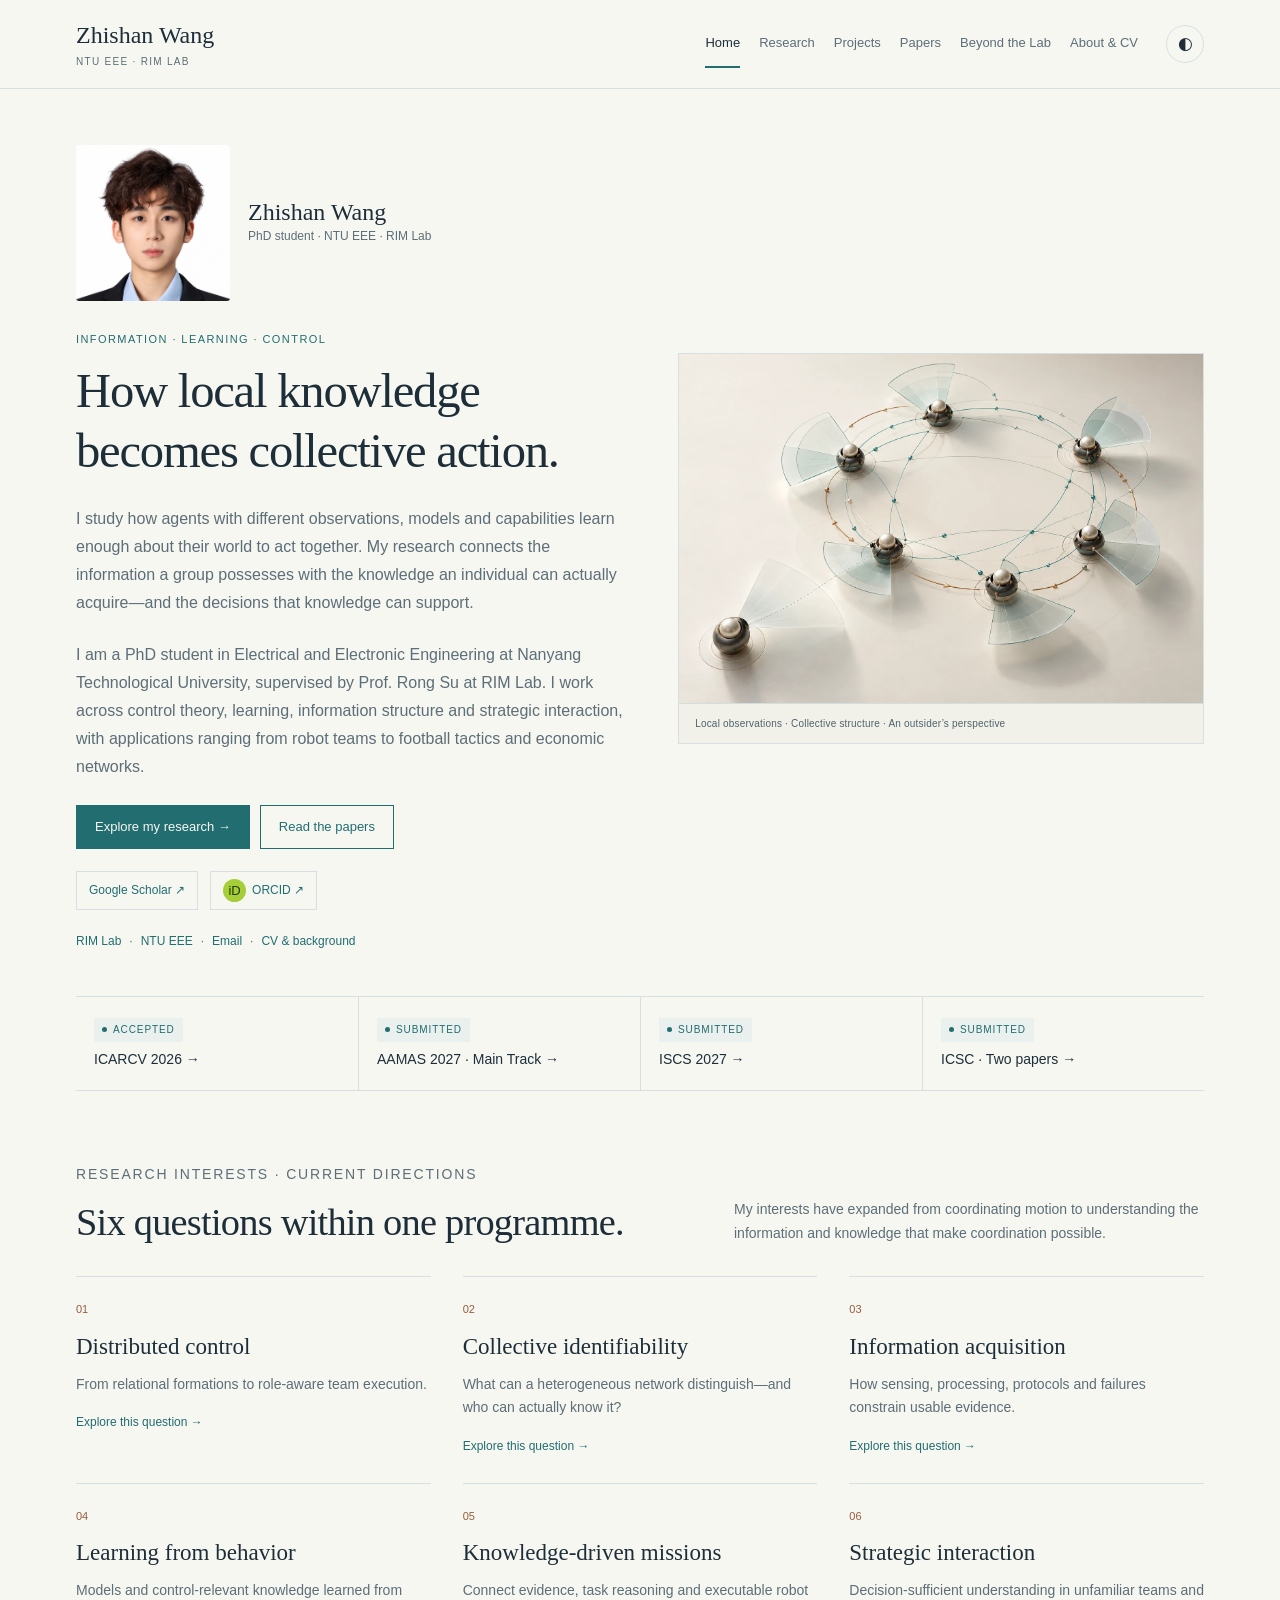
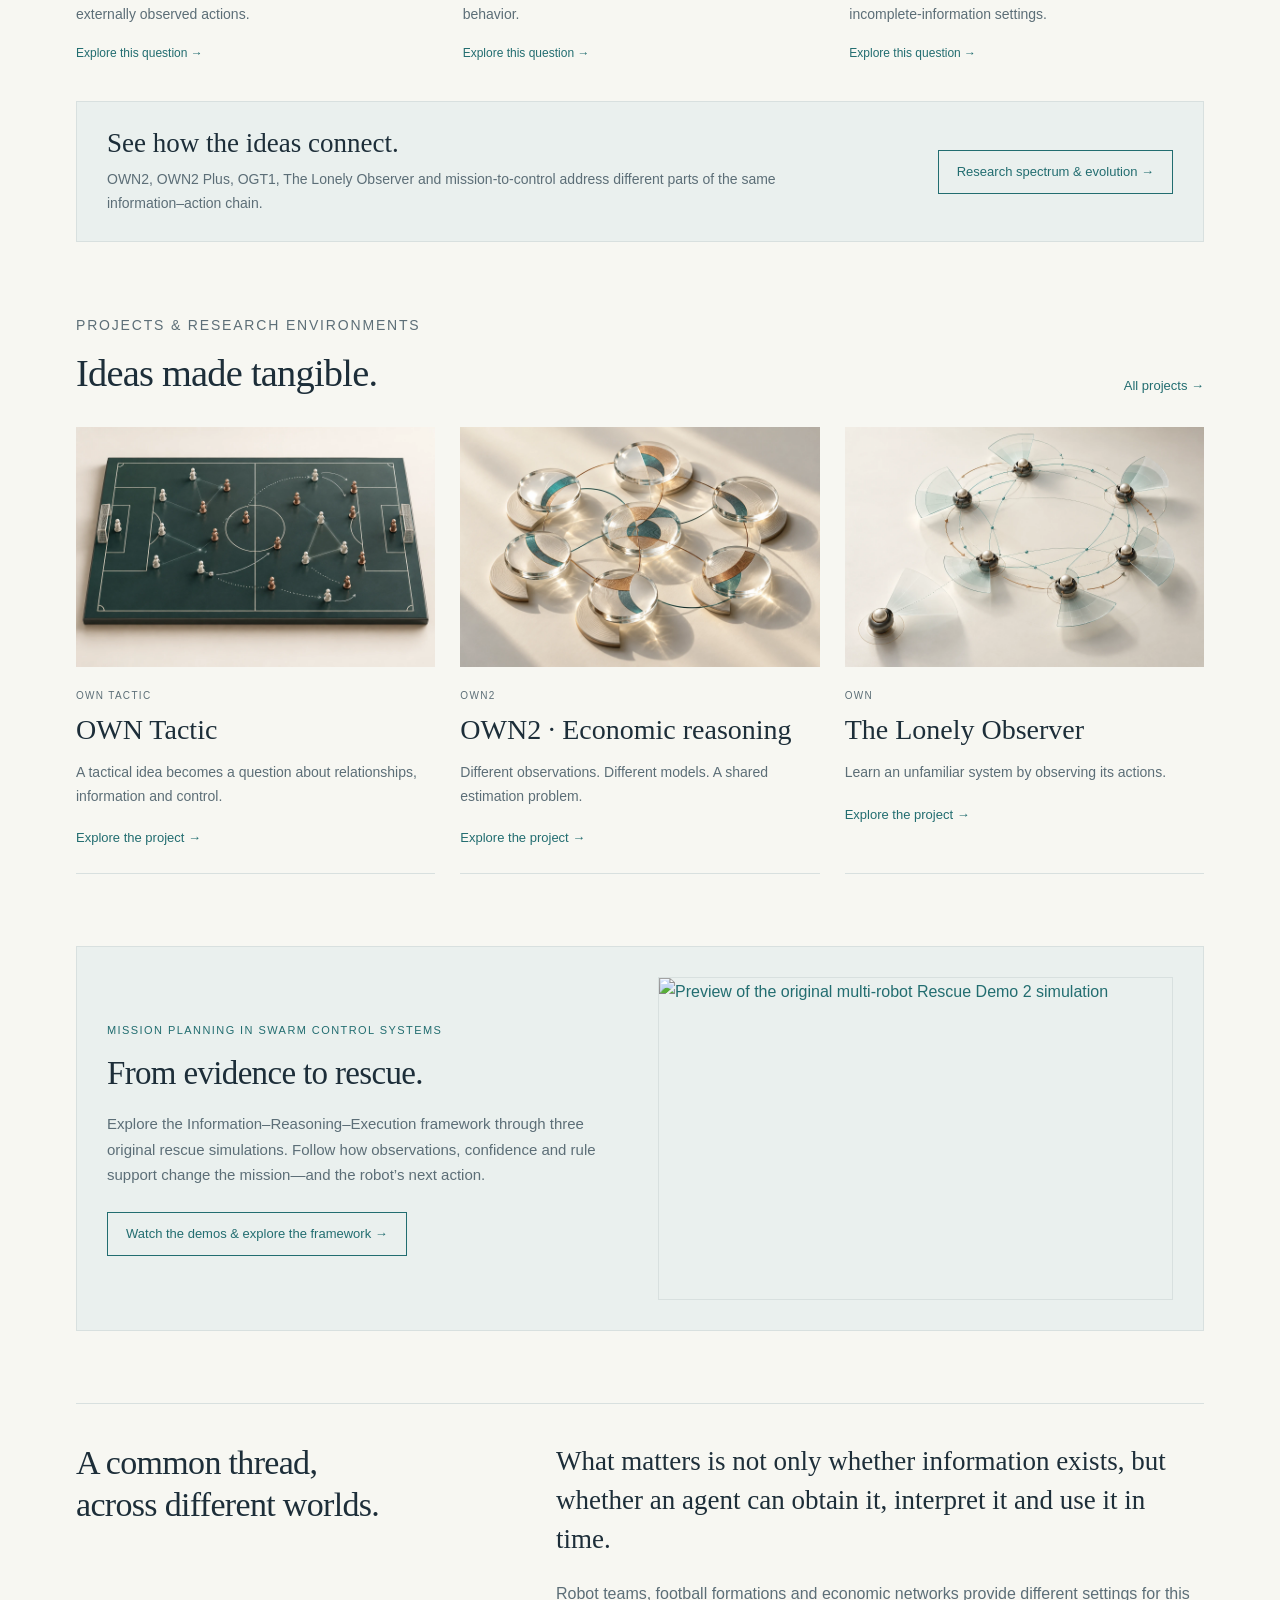
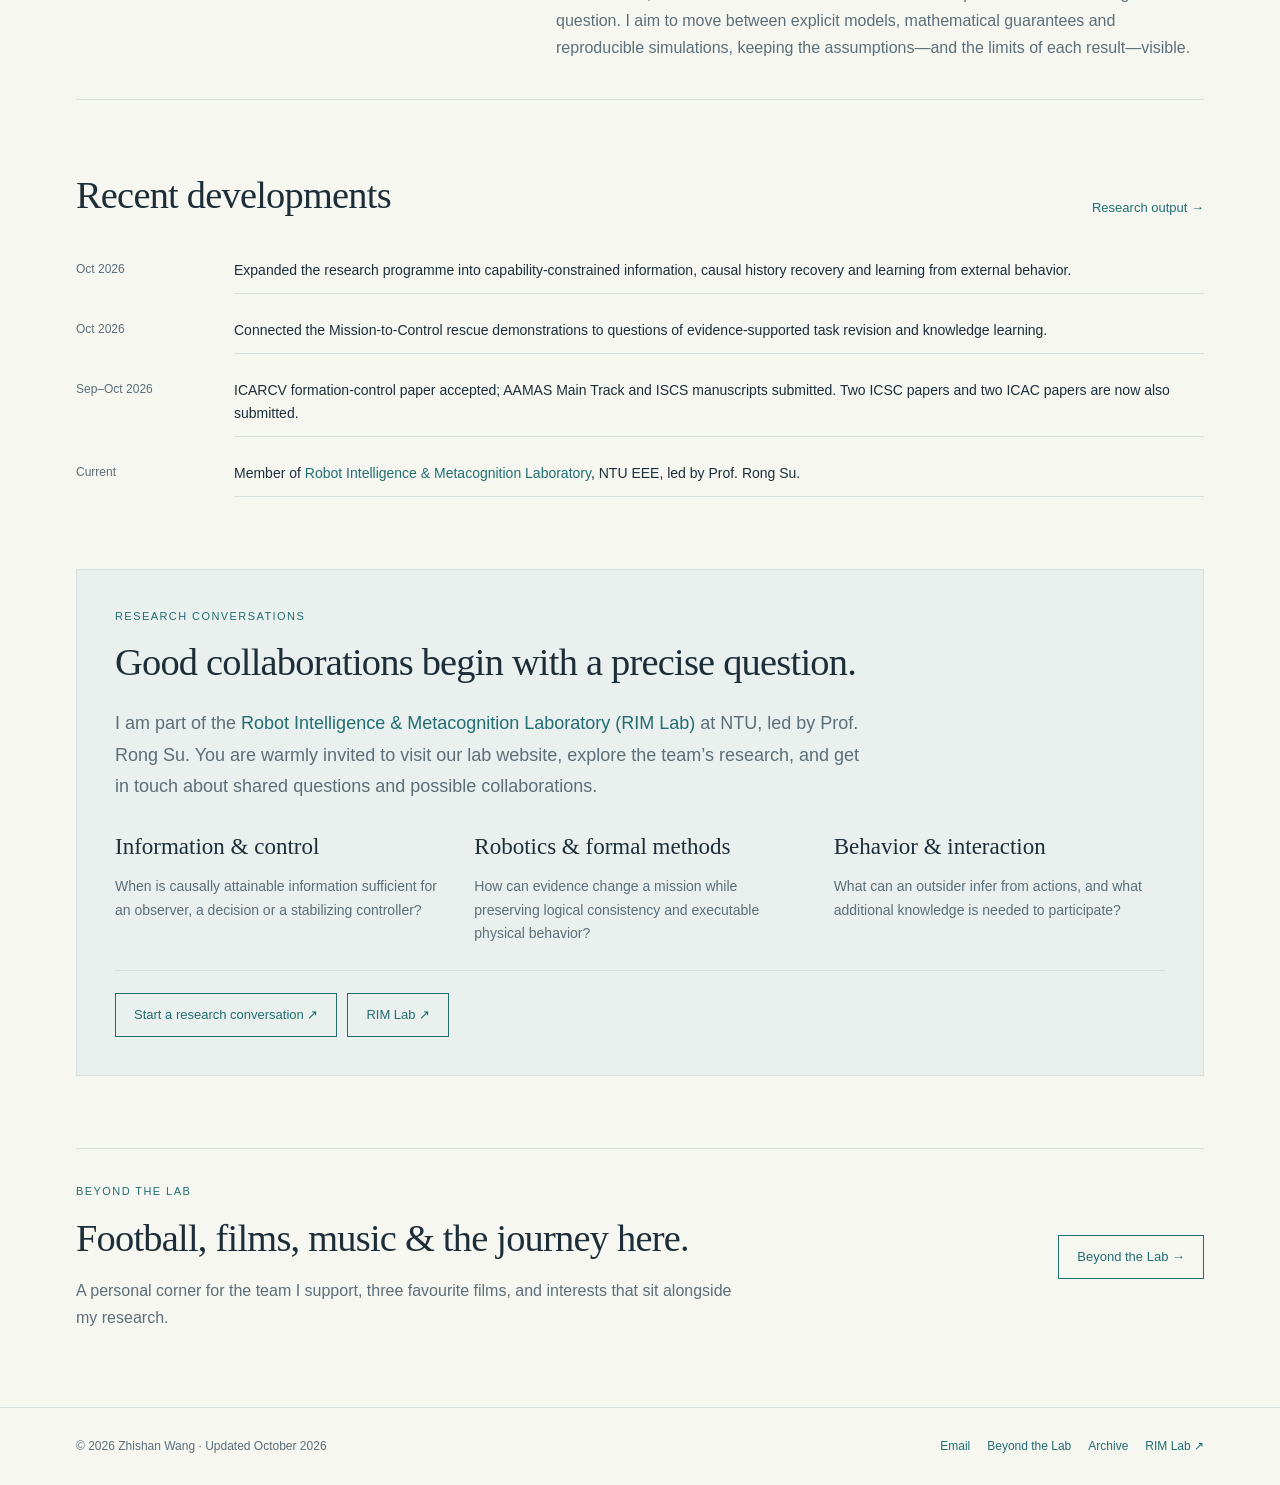
==== commit 8507e59e: "Add files via upload" ====
--- a/index.html
+++ b/index.html
@@ -1,4 +1,4 @@
-<!doctype html><html lang="en"><head><meta charset="utf-8"><meta name="viewport" content="width=device-width,initial-scale=1"><meta name="description" content="Zhishan Wang, NTU EEE and RIM Lab. Research on information, learning and control in multi-agent systems: collective identifiability, behavior inference and mission-level autonomy."><meta name="site-release" content="2026-10-26-editorial-v2"><title>Zhishan Wang · Information, Learning &amp; Control</title><script>try{document.documentElement.dataset.theme=localStorage.getItem('zw-theme-v2')||(matchMedia('(prefers-color-scheme:dark)').matches?'dark':'light')}catch(e){document.documentElement.dataset.theme='light'}</script><style>
+<!doctype html><html lang="en"><head><meta charset="utf-8"><meta name="viewport" content="width=device-width,initial-scale=1"><meta name="description" content="Zhishan Wang, PhD student at NTU EEE and RIM Lab. Research on information, learning and control in multi-agent systems: collective identifiability, behavior inference and mission-level autonomy."><meta name="site-release" content="2026-10-27-editorial-v3"><title>Zhishan Wang · Information, Learning &amp; Control</title><script>try{document.documentElement.dataset.theme=localStorage.getItem('zw-theme-v2')||(matchMedia('(prefers-color-scheme:dark)').matches?'dark':'light')}catch(e){document.documentElement.dataset.theme='light'}</script><style>
     .legacy{--zw-paper:light-dark(#fff,#151b21);--zw-ink:light-dark(#202c38,#e3e9ef);--zw-secondary:light-dark(#53616e,#adb9c5);--zw-line:light-dark(#dce1e6,#35404a);--zw-soft:light-dark(#f5f7f9,#1c252e);--zw-accent:light-dark(#234b70,#a0c7e8);--zw-title:Georgia,'Times New Roman',serif;--zw-gap:32px;background:var(--zw-paper);color:var(--zw-ink);font-family:Arial,Helvetica,sans-serif;font-size:15px;line-height:1.75;min-width:0;padding:0;border-top:4px solid var(--zw-accent);text-align:left}
     .legacy *{box-sizing:border-box}.legacy [hidden]{display:none!important}.legacy a{color:var(--zw-accent);text-decoration:none}.legacy a:hover{text-decoration:underline;text-underline-offset:3px}.legacy button{font:inherit;color:inherit;cursor:pointer}.legacy h1,.legacy h2,.legacy h3,.legacy h4,.legacy p{margin:0}.legacy strong{font-weight:500;color:var(--zw-ink)}
     .legacy .zw-top{display:flex;align-items:center;justify-content:space-between;gap:20px;padding:17px 32px;border-bottom:1px solid var(--zw-line)}.legacy .zw-brand{font-family:var(--zw-title);font-size:20px;color:var(--zw-ink)}.legacy .zw-top-note{font-size:12px;color:var(--zw-secondary);letter-spacing:.025em}.legacy .zw-layout{display:grid;grid-template-columns:210px minmax(0,1fr);gap:40px;padding:34px 32px 40px}
@@ -343,21 +343,37 @@
 @media(max-width:560px){.about-portrait{float:none;width:128px;margin:0 0 24px}}
 .source-image>a{display:block;width:100%;cursor:zoom-in}.source-figure .source-image img{width:100%;height:auto}
 @media print{.site-header,.site-footer,.actions,.paper-tools,.skip{display:none}.shell{max-width:none;padding:0}.view{padding:0}.diagram,.source-figure{break-inside:avoid}body{background:white;color:black}}
-</style></head><body><a class="skip" href="#main-content">Skip to content</a><header class="site-header"><div class="shell header-inner"><a class="brand" href="#/home">Zhishan Wang<small>NTU EEE · RIM LAB</small></a><nav class="main-nav" aria-label="Main navigation"><a href="#/home" class="">Home</a><a href="#/research" class="">Research</a><a href="#/projects" class="">Projects</a><a href="#/publications" class="">Papers</a><a href="#/cv" class="">About &amp; CV</a></nav><button type="button" class="theme-button" aria-label="Switch color theme" title="Switch color theme">◐</button></div></header><main id="main-content" class="shell" tabindex="-1"><section class="view " data-route="home"><div class="home-hero"><div class="home-copy"><div class="identity"><img src="assets/v2/zhishan-wang-portrait.webp" alt="Portrait of Zhishan Wang" width="721" height="729" fetchpriority="high" decoding="async"><div><strong>Zhishan Wang</strong><span>PhD student · NTU EEE · RIM Lab</span></div></div><p class="eyebrow">Information · Learning · Control</p><h1>How local knowledge becomes collective action.</h1><p class="intro">I study multi-agent systems in which each agent sees and understands only part of the world. My research asks what a collective can know, how that knowledge can be acquired, and when it is sufficient to act.</p><p class="intro">I am a PhD student at Nanyang Technological University, supervised by Prof. Rong Su. My work connects control theory with information, learning and strategic interaction.</p><div class="actions"><a class="button primary" href="#/research">Explore my research →</a><a class="button" href="#/publications">Read the papers</a></div><div class="affiliations"><a href="https://rimlab.tech/" target="_blank" rel="noopener noreferrer">RIM Lab</a><span>·</span><a href="https://www.ntu.edu.sg/eee" target="_blank" rel="noopener noreferrer">NTU EEE</a><span>·</span><a href="mailto:ZWANG103@e.ntu.edu.sg">Email</a><span>·</span><a href="#/cv">CV &amp; background</a></div></div><figure class="hero-art"><img src="assets/v2/hero.webp" alt="Concept illustration of local observations, a connected collective and an external observer" width="1536" height="1024" fetchpriority="high" decoding="async"><figcaption>Local observations · Collective structure · An outsider’s perspective</figcaption></figure></div><div class="publication-strip" aria-label="Recent research outputs"><a href="#/publications/icarcv-2026"><span class="status accepted">Accepted</span> <b>ICARCV 2026 →</b></a><a href="#/publications/aamas-2027"><span class="status submitted">Submitted</span> <b>AAMAS 2027 · Main Track →</b></a><a href="#/publications/iscs-2027"><span class="status submitted">Submitted</span> <b>ISCS 2027 →</b></a></div><section class="section"><div class="section-head"><div><p class="eyebrow">Research interests · Current directions</p><h2>Six questions within one programme.</h2></div><p>My interests have expanded from coordinating motion to understanding the information and knowledge that make coordination possible.</p></div><div class="interest-grid"><a class="interest" href="#/research/autonomy"><span class="number">01</span><h3>Distributed control</h3><p>From relational formations to role-aware team execution.</p><small>Explore this question →</small></a><a class="interest" href="#/research/collective-identifiability"><span class="number">02</span><h3>Collective identifiability</h3><p>What can a heterogeneous network distinguish—and who can actually know it?</p><small>Explore this question →</small></a><a class="interest" href="#/research/information-foundations"><span class="number">03</span><h3>Information acquisition</h3><p>How sensing, processing, protocols and failures constrain usable evidence.</p><small>Explore this question →</small></a><a class="interest" href="#/research/lonely-observer"><span class="number">04</span><h3>Learning from behavior</h3><p>Models and control-relevant knowledge learned from externally observed actions.</p><small>Explore this question →</small></a><a class="interest" href="#/research/mission-planning"><span class="number">05</span><h3>Knowledge-driven missions</h3><p>Connect evidence, task reasoning and executable robot behavior.</p><small>Explore this question →</small></a><a class="interest" href="#/research/lonely-observer"><span class="number">06</span><h3>Strategic interaction</h3><p>Decision-sufficient understanding in unfamiliar teams and incomplete-information settings.</p><small>Explore this question →</small></a></div><div class="spectrum-teaser"><div><h3>See how the ideas connect.</h3><p>OWN2, OWN2 Plus, OGT1, The Lonely Observer and mission-to-control address different parts of the same information–action chain.</p></div><a class="button" href="#/research/evolution">Research spectrum &amp; evolution →</a></div></section><section class="section"><div class="section-head"><div><p class="eyebrow">Projects &amp; research environments</p><h2>Ideas made tangible.</h2></div><a class="text-link" href="#/projects">All projects →</a></div><div class="project-grid"><article class="project-card"><a href="#/research/football"><img src="assets/v2/football.webp" alt="OWN Tactic · football &amp; coordination — conceptual illustration" width="1536" height="1024" loading="lazy" decoding="async"><div><p class="eyebrow">OWN TACTIC</p><h3>OWN Tactic</h3><p>A tactical idea becomes a question about relationships, information and control.</p><span class="text-link">Explore the project →</span></div></a></article><article class="project-card"><a href="#/research/economics"><img src="assets/v2/cognition.webp" alt="OWN2 · collective cognition — conceptual illustration" width="1536" height="1024" loading="lazy" decoding="async"><div><p class="eyebrow">OWN2</p><h3>OWN2 · Economic reasoning</h3><p>Different observations. Different models. A shared estimation problem.</p><span class="text-link">Explore the project →</span></div></a></article><article class="project-card"><a href="#/research/lonely-observer"><img src="assets/v2/hero.webp" alt="OWN · an outsider’s perspective — conceptual illustration" width="1536" height="1024" loading="lazy" decoding="async"><div><p class="eyebrow">OWN</p><h3>The Lonely Observer</h3><p>Learn an unfamiliar system by observing its actions.</p><span class="text-link">Explore the project →</span></div></a></article></div></section><section class="section research-statement"><h2>A common thread,<br>across different worlds.</h2><div><p class="quote">What matters is not only whether information exists, but whether an agent can obtain it, interpret it and use it in time.</p><p>Robot teams, football formations and economic networks provide different settings for this question. I aim to move between explicit models, mathematical guarantees and reproducible simulations, keeping the assumptions—and the limits of each result—visible.</p></div></section><section class="section"><div class="section-head"><h2>Recent developments</h2><a class="text-link" href="#/publications">Research output →</a></div><dl class="milestones"><dt>Oct 2026</dt><dd>Expanded the research programme into capability-constrained information, causal history recovery and learning from external behavior.</dd><dt>Oct 2026</dt><dd>Connected the Mission-to-Control rescue demonstrations to questions of evidence-supported task revision and knowledge learning.</dd><dt>Sep–Oct 2026</dt><dd>ICARCV formation-control paper accepted; AAMAS Main Track and ISCS manuscripts submitted.</dd><dt>Current</dt><dd>Member of <a href="https://rimlab.tech/people" target="_blank" rel="noopener noreferrer">Robot Intelligence &amp; Metacognition Laboratory</a>, NTU EEE, led by Prof. Rong Su.</dd></dl></section><section class="section collaboration"><p class="eyebrow">Research conversations</p><h2>Good collaborations begin with a precise question.</h2><p class="intro">I am part of the <a href="https://rimlab.tech/" target="_blank" rel="noopener noreferrer">Robot Intelligence &amp; Metacognition Laboratory (RIM Lab)</a> at NTU, led by Prof. Rong Su. You are warmly invited to visit our lab website, explore the team’s research, and get in touch about shared questions and possible collaborations.</p><div class="collaboration-grid"><article><h3>Information &amp; control</h3><p>When is causally attainable information sufficient for an observer, a decision or a stabilizing controller?</p></article><article><h3>Robotics &amp; formal methods</h3><p>How can evidence change a mission while preserving logical consistency and executable physical behavior?</p></article><article><h3>Behavior &amp; interaction</h3><p>What can an outsider infer from actions, and what additional knowledge is needed to participate?</p></article></div><div class="actions"><a class="button" href="mailto:ZWANG103@e.ntu.edu.sg?subject=Research%20conversation">Start a research conversation ↗</a><a class="button" href="https://rimlab.tech/" target="_blank" rel="noopener noreferrer">RIM Lab ↗</a></div></section></section><section class="view " data-route="research" hidden><header class="page-header"><p class="eyebrow">Research programme</p><h1>Information, understanding and action.</h1><p class="intro">My work asks how agents with different observations, models and capabilities can build enough knowledge to make a justified decision. The central challenge is to connect what is available in principle to what is attainable locally—and useful in closed loop.</p></header><div class="lead-quote">A connected group may possess enough evidence collectively, yet still lack a feasible way to turn that evidence into action.</div><section class="section"><div class="section-head"><h2>Research spectrum</h2><a class="text-link" href="#/research/evolution">View the intellectual trajectory →</a></div><div class="spectrum" data-spectrum><div class="spectrum-board"><svg class="spectrum-edges" aria-hidden="true"></svg><div class="spectrum-columns"><div class="spectrum-column"><h3>Form & acquire</h3><button type="button" data-spectrum-node="economics" aria-pressed="false"><strong>OWN2</strong><span>Partial information</span></button><button type="button" data-spectrum-node="information-foundations" aria-pressed="true"><strong>OWN2 Plus</strong><span>Executable evidence</span></button></div><div class="spectrum-column"><h3>Understand & learn</h3><button type="button" data-spectrum-node="collective-identifiability" aria-pressed="false"><strong>OGT1</strong><span>Causal attainability</span></button><button type="button" data-spectrum-node="lonely-observer" aria-pressed="false"><strong>The Lonely Observer</strong><span>Learning from actions</span></button></div><div class="spectrum-column"><h3>Decide & control</h3><button type="button" data-spectrum-node="mission-planning" aria-pressed="false"><strong>Mission-to-Control</strong><span>Knowledge into execution</span></button><button type="button" data-spectrum-node="behavior-inference" aria-pressed="false"><strong>Behavior &amp; teams</strong><span>Information into decisions</span></button></div></div></div><div class="spectrum-insight" aria-live="polite"><div><p class="eyebrow">Selected research thread</p><h3 data-spectrum-title>OWN2 Plus</h3></div><div><p data-spectrum-description>OWN2 begins with partially informed estimators. OWN2 Plus asks the more fundamental question: which state distinctions can become available at all when sensing, local processing, communication, time and failure dependencies are constrained?</p><a data-spectrum-link href="#/research/information-foundations">Explore this research →</a><div class="spectrum-connections" data-spectrum-connections></div></div></div><p class="spectrum-legend">Select a project to trace its connections. Lines indicate intellectual relationships, not dependency, publication order or measured progress.</p></div></section><section class="section"><div class="section-head"><h2>Current research interests</h2><p>Control, information theory and game-theoretic models provide complementary ways to study the same system.</p></div><div class="interest-grid"><a class="interest" href="#/research/autonomy"><span class="number">01</span><h3>Distributed control</h3><p>From relational formations to role-aware team execution.</p><small>Explore this question →</small></a><a class="interest" href="#/research/collective-identifiability"><span class="number">02</span><h3>Collective identifiability</h3><p>What can a heterogeneous network distinguish—and who can actually know it?</p><small>Explore this question →</small></a><a class="interest" href="#/research/information-foundations"><span class="number">03</span><h3>Information acquisition</h3><p>How sensing, processing, protocols and failures constrain usable evidence.</p><small>Explore this question →</small></a><a class="interest" href="#/research/lonely-observer"><span class="number">04</span><h3>Learning from behavior</h3><p>Models and control-relevant knowledge learned from externally observed actions.</p><small>Explore this question →</small></a><a class="interest" href="#/research/mission-planning"><span class="number">05</span><h3>Knowledge-driven missions</h3><p>Connect evidence, task reasoning and executable robot behavior.</p><small>Explore this question →</small></a><a class="interest" href="#/research/lonely-observer"><span class="number">06</span><h3>Strategic interaction</h3><p>Decision-sufficient understanding in unfamiliar teams and incomplete-information settings.</p><small>Explore this question →</small></a></div></section><section class="section collaboration"><p class="eyebrow">Research conversations</p><h2>Good collaborations begin with a precise question.</h2><p class="intro">I am part of the <a href="https://rimlab.tech/" target="_blank" rel="noopener noreferrer">Robot Intelligence &amp; Metacognition Laboratory (RIM Lab)</a> at NTU, led by Prof. Rong Su. You are warmly invited to visit our lab website, explore the team’s research, and get in touch about shared questions and possible collaborations.</p><div class="collaboration-grid"><article><h3>Information &amp; control</h3><p>When is causally attainable information sufficient for an observer, a decision or a stabilizing controller?</p></article><article><h3>Robotics &amp; formal methods</h3><p>How can evidence change a mission while preserving logical consistency and executable physical behavior?</p></article><article><h3>Behavior &amp; interaction</h3><p>What can an outsider infer from actions, and what additional knowledge is needed to participate?</p></article></div><div class="actions"><a class="button" href="mailto:ZWANG103@e.ntu.edu.sg?subject=Research%20conversation">Start a research conversation ↗</a><a class="button" href="https://rimlab.tech/" target="_blank" rel="noopener noreferrer">RIM Lab ↗</a></div></section></section><section class="view " data-route="research/evolution" hidden><a href="#/research" class="breadcrumb">← Research overview</a><header class="page-header"><p class="eyebrow">Research spectrum &amp; intellectual trajectory</p><h1>From feedback to collective understanding.</h1><p class="intro">The programme has grown through applications, but its organizing question has become increasingly structural: what can agents learn about their world, and what does that understanding enable?</p></header><div class="spectrum" data-spectrum><div class="spectrum-board"><svg class="spectrum-edges" aria-hidden="true"></svg><div class="spectrum-columns"><div class="spectrum-column"><h3>Form & acquire</h3><button type="button" data-spectrum-node="economics" aria-pressed="false"><strong>OWN2</strong><span>Partial information</span></button><button type="button" data-spectrum-node="information-foundations" aria-pressed="true"><strong>OWN2 Plus</strong><span>Executable evidence</span></button></div><div class="spectrum-column"><h3>Understand & learn</h3><button type="button" data-spectrum-node="collective-identifiability" aria-pressed="false"><strong>OGT1</strong><span>Causal attainability</span></button><button type="button" data-spectrum-node="lonely-observer" aria-pressed="false"><strong>The Lonely Observer</strong><span>Learning from actions</span></button></div><div class="spectrum-column"><h3>Decide & control</h3><button type="button" data-spectrum-node="mission-planning" aria-pressed="false"><strong>Mission-to-Control</strong><span>Knowledge into execution</span></button><button type="button" data-spectrum-node="behavior-inference" aria-pressed="false"><strong>Behavior &amp; teams</strong><span>Information into decisions</span></button></div></div></div><div class="spectrum-insight" aria-live="polite"><div><p class="eyebrow">Selected research thread</p><h3 data-spectrum-title>OWN2 Plus</h3></div><div><p data-spectrum-description>OWN2 begins with partially informed estimators. OWN2 Plus asks the more fundamental question: which state distinctions can become available at all when sensing, local processing, communication, time and failure dependencies are constrained?</p><a data-spectrum-link href="#/research/information-foundations">Explore this research →</a><div class="spectrum-connections" data-spectrum-connections></div></div></div><p class="spectrum-legend">Select a project to trace its connections. Lines indicate intellectual relationships, not dependency, publication order or measured progress.</p></div><section class="section"><h2>How the research developed</h2><div class="timeline"><article><time>2021–2023 · Dalian Maritime</time><h3>Feedback &amp; systems</h3><p>Foundations in control, automation and mathematical modeling.</p></article><article><time>2023–2026 · Purdue</time><h3>Models into engineering</h3><p>Digital systems, sensing, vehicle control and autonomous racing.</p></article><article><time>2026 · Collective behavior</time><h3>From one agent to a team</h3><p>Relational formations, football tactics and networked economic estimation.</p></article><article><time>2026–present · NTU</time><h3>Knowledge into action</h3><p>Information capabilities, causal attainability, action-based learning and mission-level autonomy.</p></article></div></section><section class="section research-statement"><h2>What changed this month</h2><div><p>The information layer has become a research subject in its own right: OWN2 Plus studies executable evidence, and OGT1 separates collective distinguishability from causal attainability.</p><p>The Lonely Observer adds an external perspective—learning and acting without access to the group’s internal model. Mission-to-Control then asks how evidence should revise tasks and physical execution.</p></div></section></section><section class="view " data-route="projects" hidden><header class="page-header"><p class="eyebrow">Projects · OWN &amp; related research</p><h1>Different settings. Shared questions.</h1><p class="intro">These projects connect concrete systems to general questions of information, learning and control. Interactive platforms, submitted results and developing theory are described at their respective stages.</p></header><article class="project-row"><div class="project-row-art"><img src="assets/v2/football.webp" alt="OWN Tactic · football &amp; coordination conceptual illustration" width="1536" height="1024" loading="lazy" decoding="async"></div><div><p class="eyebrow">OWN TACTIC</p><h2>Football as a laboratory for collective behavior</h2><p class="intro">Football makes a difficult multi-agent question tangible: how can individually acting players maintain a useful collective structure while responding to a changing task?</p><span class="status manuscript">Interactive research platform</span><div class="actions"><a href="#/research/football" class="button">Explore the research →</a></div></div></article><article class="project-row"><div class="project-row-art"><img src="assets/v2/cognition.webp" alt="OWN2 · collective cognition conceptual illustration" width="1536" height="1024" loading="lazy" decoding="async"></div><div><p class="eyebrow">OWN2</p><h2>From private cognition to collective estimation</h2><p class="intro">Each agent sees only part of the world and reasons with an imperfect private model. OWN2 asks how interaction can improve what the agents understand without assuming a central observer who already knows everything.</p><span class="status manuscript">Interactive research platform</span><div class="actions"><a href="#/research/economics" class="button">Explore the research →</a></div></div></article><article class="project-row"><div class="project-row-art"><img src="assets/v2/capability.webp" alt="OWN2 Plus · information foundations conceptual illustration" width="1536" height="1024" loading="lazy" decoding="async"></div><div><p class="eyebrow">OWN2 PLUS</p><h2>Information Formation, Identifiability &amp; Resilience</h2><p class="intro">A connected network does not automatically possess the information needed for its task. What can its agents actually produce, combine and deliver?</p><span class="status manuscript">Active theory & research</span><div class="actions"><a href="#/research/information-foundations" class="button">Explore the research →</a></div></div></article><article class="project-row"><div class="project-row-art"><img src="assets/v2/history.webp" alt="OGT1 · collective history recovery conceptual illustration" width="1536" height="1024" loading="lazy" decoding="async"></div><div><p class="eyebrow">OGT1</p><h2>Collective History Identifiability &amp; Causal Attainability</h2><p class="intro">A team may collectively hold enough evidence to distinguish two histories, yet no individual may be able to obtain that evidence in time.</p><span class="status manuscript">Active theory & research</span><div class="actions"><a href="#/research/collective-identifiability" class="button">Explore the research →</a></div></div></article><article class="project-row"><div class="project-row-art"><img src="assets/v2/hero.webp" alt="OWN · an outsider’s perspective conceptual illustration" width="1536" height="1024" loading="lazy" decoding="async"></div><div><p class="eyebrow">OWN</p><h2>The Lonely Observer</h2><p class="intro">What can an outsider understand about an unfamiliar multi-agent system by observing what its members do?</p><span class="status manuscript">Active theory & research</span><div class="actions"><a href="#/research/lonely-observer" class="button">Explore the research →</a></div></div></article><article class="project-row"><div class="project-row-art"><img src="assets/v2/mission.webp" alt="Mission planning &amp; control conceptual illustration" width="1536" height="1024" loading="lazy" decoding="async"></div><div><p class="eyebrow">MISSION–CONTROL</p><h2>Knowledge, Missions &amp; Executable Swarm Behavior</h2><p class="intro">How can new evidence change what a robot should do next, and how can that decision remain connected to executable physical behavior?</p><span class="status manuscript">Research framework & rescue demonstrations</span><div class="actions"><a href="#/research/mission-planning" class="button">Explore the research →</a></div></div></article><div class="spectrum-teaser"><div><h3>Engineering foundations</h3><p>Autonomous racing, sensing and digital-system projects at Purdue remain part of the research trajectory.</p></div><a href="#/past" class="button">Past engineering projects →</a></div></section><section class="view " data-route="research/mission-planning" hidden><a href="#/projects" class="breadcrumb">← Projects &amp; research</a><header class="page-header"><p class="eyebrow">MISSION–CONTROL · Robotics · knowledge &amp; execution</p><h1>Knowledge, Missions &amp; Executable Swarm Behavior</h1></header><p class="lead-quote">From evidence to missions that robots can execute.</p><div class="article-top"><div><p class="intro">How can new evidence change what a robot should do next, and how can that decision remain connected to executable physical behavior?</p><p>A controller can track a reference without knowing whether the reference still serves the mission. This project connects information, mission reasoning and execution inside each agent, so that evidence can change the next task and the resulting motion.</p><div class="actions"></div></div><figure><img src="assets/v2/mission.webp" alt="Mission planning &amp; control conceptual illustration" width="1536" height="1024" loading="lazy" decoding="async"><figcaption>Concept illustration · MISSION–CONTROL</figcaption></figure></div><div class="article-body"><section class="article-section"><p class="eyebrow">Core ideas</p><h2>How the research is organized</h2><div class="principles"><article><span class="number">01</span><h3>Information</h3><p>Collect local measurements, messages and observable teammate behavior with their source, time and object scope.</p></article><article><span class="number">02</span><h3>Task / reasoning</h3><p>Check rule support, identify missing prerequisites and choose a justified task and mission transition.</p></article><article><span class="number">03</span><h3>Execution / control</h3><p>Generate a reference, plan motion and enforce physical constraints; the resulting action changes the evidence available next.</p></article></div></section><figure class="diagram"><img src="assets/v2/mission.svg" alt="Mission planning &amp; control" width="1200" height="660" loading="lazy" decoding="async"><figcaption><span>Explanatory schematic · Mission planning &amp; control</span><a href="assets/v2/mission.svg" class="" target="_blank" rel="noopener noreferrer">Open full-size diagram ↗</a></figcaption></figure><section class="article-section"><h2>Current progress</h2><p>The research has progressed from a complementary-knowledge star prototype to three search-and-rescue demonstrations. Demo 0 activates and reuses evidence-supported transition rules; Demo 1 adds joint rescue prerequisites and physical evacuation; Demo 2 creates active information tasks and allocates heterogeneous sensing capabilities.</p></section><div class="steps"><article><b>DEMO 0</b><h3>Activate &amp; reuse</h3><p>Observations and teammate behavior provide evidence for candidate mission transitions.</p></article><article><b>DEMO 1</b><h3>Coordinate &amp; rescue</h3><p>Joint prerequisites, support and physical evacuation make cooperation part of the mission.</p></article><article><b>DEMO 2</b><h3>Ask &amp; acquire</h3><p>Missing prerequisites create information tasks that use heterogeneous sensing capabilities.</p></article></div><details class="scope"><summary>Assumptions &amp; scope</summary><p>The current demonstrations use specified mission modes and executable skills. They illustrate online composition, evidence checking and coordination; they do not establish unrestricted task invention or a general guarantee for every rescue environment.</p></details><section class="article-section"><h2>Next questions</h2><p>Develop explicit guarantees connecting evidence validity, mission reachability, task repair and closed-loop execution. Extend local checks toward diagnosing model limitations and choosing how to learn.</p></section><section class="article-section collaboration"><p class="eyebrow">Potential collaboration</p><h2>A concrete place to begin.</h2><p class="intro">Potential directions include formal guarantees for evidence-driven mission transitions, runtime task repair, and simulation studies that connect discrete task decisions to continuous robot dynamics.</p><div class="actions"><a href="mailto:ZWANG103@e.ntu.edu.sg?subject=Research%20conversation" class="button">Discuss this research ↗</a></div></section><section class="article-section"><h2>Connected research</h2><div class="related"><a href="#/research/information-foundations" class="">OWN2 Plus · information foundations →</a><a href="#/research/collective-identifiability" class="">OGT1 · collective history recovery →</a><a href="#/research/autonomy" class="">Multi-agent autonomy →</a></div></section></div></section><section class="view " data-route="research/information-foundations" hidden><a href="#/projects" class="breadcrumb">← Projects &amp; research</a><header class="page-header"><p class="eyebrow">OWN2 PLUS · Information theory · capabilities &amp; resilience</p><h1>Information Formation, Identifiability &amp; Resilience</h1></header><p class="lead-quote">Understand the information a network can actually create.</p><div class="article-top"><div><p class="intro">A connected network does not automatically possess the information needed for its task. What can its agents actually produce, combine and deliver?</p><p>OWN2 begins with partially informed estimators. OWN2 Plus asks the more fundamental question: which state distinctions can become available at all when sensing, local processing, communication, time and failure dependencies are constrained?</p><div class="actions"></div></div><figure><img src="assets/v2/capability.webp" alt="OWN2 Plus · information foundations conceptual illustration" width="1536" height="1024" loading="lazy" decoding="async"><figcaption>Concept illustration · OWN2 PLUS</figcaption></figure></div><div class="article-body"><section class="article-section"><p class="eyebrow">Core ideas</p><h2>How the research is organized</h2><div class="principles"><article><span class="number">01</span><h3>Information formation</h3><p>Describe the evidence that heterogeneous agents can generate through permitted operations and feasible protocols.</p></article><article><span class="number">02</span><h3>Attainable knowledge</h3><p>Determine which hidden states remain observationally indistinguishable after the available evidence is combined.</p></article><article><span class="number">03</span><h3>Reliable acquisition</h3><p>Choose capabilities and repeated measurements under finite resources and shared physical failure dependencies.</p></article></div></section><figure class="diagram"><img src="assets/v2/capability.svg" alt="OWN2 Plus · information foundations" width="1200" height="660" loading="lazy" decoding="async"><figcaption><span>Explanatory schematic · OWN2 Plus · information foundations</span><a href="assets/v2/capability.svg" class="" target="_blank" rel="noopener noreferrer">Open full-size diagram ↗</a></figcaption></figure><section class="article-section"><h2>Current progress</h2><p>The program now separates two connected theory strands. One studies capability-constrained collective identifiability, same-episode information fusion and structural erasure resilience. The other studies failure-resilient information acquisition, robust coverage, finite-budget minimax risk and joint capability installation.</p></section><details class="scope"><summary>Assumptions &amp; scope</summary><p>Identifiability of a hidden state is distinct from identifying the communication graph itself. A rank condition must refer to information that is actually executable; an asymptotic error exponent is not the same objective as finite-budget error probability.</p></details><section class="article-section"><h2>Next questions</h2><p>Connect capability-aware evidence design to distributed observers and mission-level decisions, while testing exactly which communication and failure patterns limit the usable information.</p></section><section class="article-section collaboration"><p class="eyebrow">Potential collaboration</p><h2>A concrete place to begin.</h2><p class="intro">Potential directions include capability-aware sensing design, distributed observer construction, and information acquisition under shared failures and finite resource budgets.</p><div class="actions"><a href="mailto:ZWANG103@e.ntu.edu.sg?subject=Research%20conversation" class="button">Discuss this research ↗</a></div></section><section class="article-section"><h2>Connected research</h2><div class="related"><a href="#/research/economics" class="">OWN2 · collective cognition →</a><a href="#/research/collective-identifiability" class="">OGT1 · collective history recovery →</a><a href="#/research/mission-planning" class="">Mission planning &amp; control →</a></div></section></div></section><section class="view " data-route="research/collective-identifiability" hidden><a href="#/projects" class="breadcrumb">← Projects &amp; research</a><header class="page-header"><p class="eyebrow">OGT1 · Game-theoretic information · causal protocols</p><h1>Collective History Identifiability &amp; Causal Attainability</h1></header><p class="lead-quote">Collectively available is not yet locally attainable.</p><div class="article-top"><div><p class="intro">A team may collectively hold enough evidence to distinguish two histories, yet no individual may be able to obtain that evidence in time.</p><p>This program starts from heterogeneous information sets in multi-agent interaction. It separates what all observations could reveal in principle from what an agent can learn through a causal communication and acquisition protocol.</p><div class="actions"></div></div><figure><img src="assets/v2/history.webp" alt="OGT1 · collective history recovery conceptual illustration" width="1536" height="1024" loading="lazy" decoding="async"><figcaption>Concept illustration · OGT1</figcaption></figure></div><div class="article-body"><section class="article-section"><p class="eyebrow">Core ideas</p><h2>How the research is organized</h2><div class="principles"><article><span class="number">01</span><h3>Structural distinction</h3><p>Identify history pairs that different sensing capabilities can distinguish; characterize the remaining ambiguity.</p></article><article><span class="number">02</span><h3>Causal recovery</h3><p>Construct admissible interaction and communication protocols that make the required distinctions available at the decision point.</p></article><article><span class="number">03</span><h3>Decision and control</h3><p>Ask which distinctions are sufficient for an action, a functional observer or a stabilizing feedback law.</p></article></div></section><figure class="diagram"><img src="assets/v2/history.svg" alt="OGT1 · collective history recovery" width="1200" height="660" loading="lazy" decoding="async"><figcaption><span>Explanatory schematic · OGT1 · collective history recovery</span><a href="assets/v2/history.svg" class="" target="_blank" rel="noopener noreferrer">Open full-size diagram ↗</a></figcaption></figure><section class="article-section"><h2>Current progress</h2><p>The work has developed complementary structural and information-theoretic manuscripts: collective history identifiability and protocol synthesis; heterogeneous sensing with two-way communication; and extensions linking causal capability discovery to observer-based control and mean-square stabilizability.</p></section><section class="article-section"><h2>Current theory manuscripts</h2><div class="paper-mini-list"><a href="mailto:ZWANG103@e.ntu.edu.sg?subject=Collective%20history%20identifiability"><small>LEVEL 1 · MANUSCRIPT IN PREPARATION</small>From Distinguishability to Causal Attainability: Collective History Identifiability and Protocol Synthesis in Heterogeneous Multi-Agent Systems</a><a href="mailto:ZWANG103@e.ntu.edu.sg?subject=Causal%20capability%20discovery"><small>LEVEL 2 · MANUSCRIPT IN PREPARATION</small>Causal Capability Discovery and Mean-Square Stabilizability</a></div></section><details class="scope"><summary>Assumptions &amp; scope</summary><p>These are ongoing manuscript and theory developments. Their target venues are not presented as completed submissions. Collective access to all observations is not silently substituted for locally attainable knowledge.</p></details><section class="article-section"><h2>Next questions</h2><p>Study knowledge-gap discovery, interactive acquisition of complementary evidence and the network-dependent time and resource cost of obtaining control-relevant information.</p></section><section class="article-section collaboration"><p class="eyebrow">Potential collaboration</p><h2>A concrete place to begin.</h2><p class="intro">Potential directions include causal protocol synthesis, network-dependent acquisition delays, and precise links between attainable information and closed-loop stability.</p><div class="actions"><a href="mailto:ZWANG103@e.ntu.edu.sg?subject=Research%20conversation" class="button">Discuss this research ↗</a></div></section><section class="article-section"><h2>Connected research</h2><div class="related"><a href="#/research/information-foundations" class="">OWN2 Plus · information foundations →</a><a href="#/research/mission-planning" class="">Mission planning &amp; control →</a><a href="#/research/lonely-observer" class="">OWN · an outsider’s perspective →</a></div></section></div></section><section class="view " data-route="research/lonely-observer" hidden><a href="#/projects" class="breadcrumb">← Projects &amp; research</a><header class="page-header"><p class="eyebrow">OWN · Learning &amp; control · an outsider’s perspective</p><h1>The Lonely Observer</h1></header><p class="lead-quote">Learn an unfamiliar system by observing its actions.</p><div class="article-top"><div><p class="intro">What can an outsider understand about an unfamiliar multi-agent system by observing what its members do?</p><p>The observer sees only parts of a group’s motion and executed actions, without direct access to its internal states, feedback laws or communications. The goal is to learn a useful model, understand the limits of that model and decide when the available understanding is sufficient to act.</p><div class="actions"></div></div><figure><img src="assets/v2/hero.webp" alt="OWN · an outsider’s perspective conceptual illustration" width="1536" height="1024" loading="lazy" decoding="async"><figcaption>Concept illustration · OWN</figcaption></figure></div><div class="article-body"><section class="article-section"><p class="eyebrow">Core ideas</p><h2>How the research is organized</h2><div class="principles"><article><span class="number">01</span><h3>Level 1 · control value</h3><p>Determine when observing actions improves a specified control task, and when finite data provide enough evidence to use a learned predictor.</p></article><article><span class="number">02</span><h3>Level 2 · distinguishability</h3><p>Characterize the observation windows, network structure and action measurements needed to distinguish hidden feedback mechanisms.</p></article><article><span class="number">03</span><h3>Level 3 · participation</h3><p>Study how an entering agent can learn while acting, and how information value interacts with probing costs and strategic response.</p></article></div></section><figure class="diagram"><img src="assets/v2/lonely.svg" alt="OWN · an outsider’s perspective" width="1200" height="660" loading="lazy" decoding="async"><figcaption><span>Explanatory schematic · OWN · an outsider’s perspective</span><a href="assets/v2/lonely.svg" class="" target="_blank" rel="noopener noreferrer">Open full-size diagram ↗</a></figcaption></figure><section class="article-section"><h2>Current progress</h2><p>The first two levels now have dedicated theory manuscripts. Level 1 separates richer dynamical information from actual control benefit. Level 2 studies finite-window identifiability, statistical reliability and action-sensing design. Level 3 is being developed through explicit models of participation under incomplete information.</p></section><section class="article-section"><h2>Current theory manuscripts</h2><div class="paper-mini-list"><a href="mailto:ZWANG103@e.ntu.edu.sg?subject=OWN%20Level%201"><small>LEVEL 1 · MANUSCRIPT IN PREPARATION</small>Control-Relevant Learning of Unknown Multi-Agent Systems through Action Observations: An Outsider's Perspective</a><a href="mailto:ZWANG103@e.ntu.edu.sg?subject=OWN%20Level%202"><small>LEVEL 2 · MANUSCRIPT IN PREPARATION</small>Hidden Feedback Distinguishability from Externally Observed Behavior: Observation-Window Limits, Statistical Reliability, and Action Sensing</a></div></section><section class="article-section"><p class="eyebrow">Emerging extension · Game theory</p><h2>Reciprocal strategic probing</h2><p>What changes when an outside observer and an internal network know that they are observing one another? This developing direction studies two-sided signaling and active probing when both sides have private tasks, intentions or capabilities: each action can gather information, shape another agent’s inference and reveal something about its sender.</p><p>The aim is to connect dynamic signaling games with networked control and information limits, including how network and task conditions alter strategic disclosure and finite-sample identifiability. This is an emerging theory direction; equilibrium characterizations and identification bounds remain research objectives.</p></section><details class="scope"><summary>Assumptions &amp; scope</summary><p>Observing more hidden modes need not improve control. Passive prediction of existing behavior need not identify the response to a new intervention. The three levels retain these distinctions instead of treating learning, identification and decision quality as interchangeable.</p></details><section class="article-section"><h2>Next questions</h2><p>Develop decision-sufficient understanding and test how well behavior-based models transfer when the observer becomes a participant in the system.</p></section><section class="article-section collaboration"><p class="eyebrow">Potential collaboration</p><h2>A concrete place to begin.</h2><p class="intro">Potential directions include finite-sample certificates for behavior-based prediction, action-sensing design, and strategic participation with only decision-sufficient knowledge.</p><div class="actions"><a href="mailto:ZWANG103@e.ntu.edu.sg?subject=Research%20conversation" class="button">Discuss this research ↗</a></div></section><section class="article-section"><h2>Connected research</h2><div class="related"><a href="#/research/behavior-inference" class="">Behavior-mediated coordination →</a><a href="#/research/collective-identifiability" class="">OGT1 · collective history recovery →</a><a href="#/research/information-foundations" class="">OWN2 Plus · information foundations →</a></div></section></div></section><section class="view " data-route="research/behavior-inference" hidden><a href="#/projects" class="breadcrumb">← Projects &amp; research</a><header class="page-header"><p class="eyebrow">BEHAVIOR INFERENCE · Multi-agent coordination · actions as observations</p><h1>Learning from Teammates without Explicit Communication</h1></header><p class="lead-quote">Treat behavior as evidence, then test its decision value.</p><div class="article-top"><div><p class="intro">A teammate’s movement can reveal something about the world that a direct observation does not. Several movements together may reveal more than any one alone.</p><p>The project treats observed teammate actions as evidence about latent states and decision-relevant information. An agent combines this evidence with its own observations, updates its local mission and generates a physical control reference.</p><div class="actions"></div></div><figure><img src="assets/v2/football.webp" alt="Behavior-mediated coordination conceptual illustration" width="1536" height="1024" loading="lazy" decoding="async"><figcaption>Concept illustration · BEHAVIOR INFERENCE</figcaption></figure></div><div class="article-body"><section class="article-section"><p class="eyebrow">Core ideas</p><h2>How the research is organized</h2><div class="principles"><article><span class="number">01</span><h3>Observe behavior</h3><p>Read local motion or action histories without assuming access to a teammate’s internal state.</p></article><article><span class="number">02</span><h3>Infer useful structure</h3><p>Distinguish hidden possibilities using behavioral relations; account for ambiguity and the information already available.</p></article><article><span class="number">03</span><h3>Adapt a local mission</h3><p>Use the inferred information to revise a task, role or reference and evaluate the resulting closed-loop behavior.</p></article></div></section><figure class="diagram"><img src="assets/v2/behavior.svg" alt="Behavior-mediated coordination" width="1200" height="660" loading="lazy" decoding="async"><figcaption><span>Explanatory schematic · Behavior-mediated coordination</span><a href="assets/v2/behavior.svg" class="" target="_blank" rel="noopener noreferrer">Open full-size diagram ↗</a></figcaption></figure><section class="article-section"><h2>Current progress</h2><p>A submitted ISCS 2027 manuscript connects a general observation–inference–mission–control loop with football-inspired simulations. The studies examine complementary behavior information and explicitly compare inference against stronger position-based alternatives.</p></section><section class="article-section"><h2>Related papers</h2><div class="paper-mini-list"><a href="#/publications/iscs-2027"><small>2027 SICE International Symposium on Control Systems (ISCS)</small>Inferring Hidden States and Decision-Relevant Information from Neighboring Agents’ Actions in Multi-Agent Systems</a></div></section><details class="scope"><summary>Assumptions &amp; scope</summary><p>The value of behavior inference depends on what the baseline already observes. A benefit over delayed reaction does not establish a benefit over every position-only controller.</p></details><section class="article-section"><h2>Next questions</h2><p>Extend toward changing local goals, robust uncertainty handling and complementary role coordination without explicit messages.</p></section><section class="article-section collaboration"><p class="eyebrow">Potential collaboration</p><h2>A concrete place to begin.</h2><p class="intro">Potential directions include observation-matched benchmarks, uncertainty-aware teammate models, and complementary robot roles inferred from behavior.</p><div class="actions"><a href="mailto:ZWANG103@e.ntu.edu.sg?subject=Research%20conversation" class="button">Discuss this research ↗</a></div></section><section class="article-section"><h2>Connected research</h2><div class="related"><a href="#/research/football" class="">OWN Tactic · football &amp; coordination →</a><a href="#/research/lonely-observer" class="">OWN · an outsider’s perspective →</a><a href="#/research/mission-planning" class="">Mission planning &amp; control →</a></div></section></div></section><section class="view " data-route="research/football" hidden><a href="#/projects" class="breadcrumb">← Projects &amp; research</a><header class="page-header"><p class="eyebrow">OWN TACTIC · Control theory · network science · football</p><h1>Football as a laboratory for collective behavior</h1></header><p class="lead-quote">A tactical idea becomes a question about relationships, information and control.</p><div class="article-top"><div><p class="intro">Football makes a difficult multi-agent question tangible: how can individually acting players maintain a useful collective structure while responding to a changing task?</p><p>I use football-inspired systems to separate the geometry of a formation from its position, distinguish communication from physical interaction, and investigate when observing a teammate is enough to coordinate. The aim is to make tactical intuition inspectable through explicit models and controlled comparisons.</p><div class="actions"><a href="https://own1-tactics-lab.pages.dev/" class="button" target="_blank" rel="noopener noreferrer">Open OWN Tactic V1 ↗</a><a href="https://own-tactic-version-2.pages.dev/" class="button" target="_blank" rel="noopener noreferrer">Open OWN Tactic V2 ↗</a></div></div><figure><img src="assets/v2/football.webp" alt="OWN Tactic · football &amp; coordination conceptual illustration" width="1536" height="1024" loading="lazy" decoding="async"><figcaption>Concept illustration · OWN TACTIC</figcaption></figure></div><div class="article-body"><section class="article-section"><p class="eyebrow">Core ideas</p><h2>How the research is organized</h2><div class="principles"><article><span class="number">01</span><h3>Relational formation</h3><p>Represent the team through pairwise relationships while tracking a task-conditioned collective objective.</p></article><article><span class="number">02</span><h3>Two-team interaction</h3><p>Explore local controllers, network structure and disturbances in an interactive tactical laboratory.</p></article><article><span class="number">03</span><h3>Behavior as evidence</h3><p>Ask what actions reveal about a hidden opportunity and whether that information changes a useful decision.</p></article></div></section><figure class="diagram"><img src="assets/v2/football.svg" alt="OWN Tactic · football &amp; coordination" width="1200" height="660" loading="lazy" decoding="async"><figcaption><span>Explanatory schematic · OWN Tactic · football &amp; coordination</span><a href="assets/v2/football.svg" class="" target="_blank" rel="noopener noreferrer">Open full-size diagram ↗</a></figcaption></figure><section class="article-section"><h2>Current progress</h2><p>The formation-control work led to an accepted ICARCV 2026 paper. OWN Tactic V1 and V2 provide interactive environments for examining formation recovery and two-team tactical behavior. A separate submitted ISCS paper studies the informational value of neighboring agents’ actions.</p></section><section class="article-section"><h2>Related papers</h2><div class="paper-mini-list"><a href="#/publications/icarcv-2026"><small>ICARCV 2026 · Accepted conference paper</small>Task-Conditioned Distributed Relational Formation Control Under a Global Formation Objective</a><a href="#/publications/iscs-2027"><small>2027 SICE International Symposium on Control Systems (ISCS)</small>Inferring Hidden States and Decision-Relevant Information from Neighboring Agents’ Actions in Multi-Agent Systems</a></div></section><details class="scope"><summary>Assumptions &amp; scope</summary><p>The football setting is a controlled modeling environment. It does not claim to reproduce the full decision-making of professional players or to validate a complete match strategy.</p></details><section class="article-section"><h2>Next questions</h2><p>Connect role adaptation, behavior inference and task-dependent relational constraints in experiments that separate information effects from controller effects.</p></section><section class="article-section collaboration"><p class="eyebrow">Potential collaboration</p><h2>A concrete place to begin.</h2><p class="intro">I welcome work on interpretable team models, observation-matched coordination benchmarks, and interfaces between tactical analysis and distributed control.</p><div class="actions"><a href="mailto:ZWANG103@e.ntu.edu.sg?subject=Research%20conversation" class="button">Discuss this research ↗</a></div></section><section class="article-section"><h2>Connected research</h2><div class="related"><a href="#/research/behavior-inference" class="">Behavior-mediated coordination →</a><a href="#/research/autonomy" class="">Multi-agent autonomy →</a><a href="#/research/lonely-observer" class="">OWN · an outsider’s perspective →</a></div></section></div></section><section class="view " data-route="research/economics" hidden><a href="#/projects" class="breadcrumb">← Projects &amp; research</a><header class="page-header"><p class="eyebrow">OWN2 · Economic estimation · heterogeneous information</p><h1>From private cognition to collective estimation</h1></header><p class="lead-quote">Different observations. Different models. A shared estimation problem.</p><div class="article-top"><div><p class="intro">Each agent sees only part of the world and reasons with an imperfect private model. OWN2 asks how interaction can improve what the agents understand without assuming a central observer who already knows everything.</p><p>Macroeconomic estimation provides a concrete testbed: 30 heterogeneous agents use subsets of 22 signals to estimate inflation. The broader research question concerns how private evidence becomes a belief, how beliefs should be interpreted, and which information is worth using or forwarding.</p><div class="actions"><a href="https://own2-collective.onrender.com/" class="button" target="_blank" rel="noopener noreferrer">Open OWN2 Collective Studio ↗</a></div></div><figure><img src="assets/v2/cognition.webp" alt="OWN2 · collective cognition conceptual illustration" width="1536" height="1024" loading="lazy" decoding="async"><figcaption>Concept illustration · OWN2</figcaption></figure></div><div class="article-body"><section class="article-section"><p class="eyebrow">Core ideas</p><h2>How the research is organized</h2><div class="principles"><article><span class="number">01</span><h3>Private cognition</h3><p>An agent forms an estimate from its own signals and local model. Partial information and imperfect reasoning remain explicit.</p></article><article><span class="number">02</span><h3>Networked consultation</h3><p>Exchange beliefs using confidence informed by historical reliability, while retaining private information sets and models.</p></article><article><span class="number">03</span><h3>Interpret · use · forward</h3><p>Separate local estimation from recipient-specific communication. Select information for the ambiguity it can resolve, rather than merely average every message.</p></article></div></section><figure class="diagram"><img src="assets/v2/economics.svg" alt="OWN2 · collective cognition" width="1200" height="660" loading="lazy" decoding="async"><figcaption><span>Explanatory schematic · OWN2 · collective cognition</span><a href="assets/v2/economics.svg" class="" target="_blank" rel="noopener noreferrer">Open full-size diagram ↗</a></figcaption></figure><section class="article-section"><h2>Current progress</h2><p>The project developed from confidence-aware consultation into decentralized information interpretation and selection. The latter forms the AAMAS 2027 Main Track submission. OWN2 Collective Studio makes the role of agent heterogeneity, network structure and knowledge exchange accessible through interaction.</p></section><section class="article-section"><h2>Related papers</h2><div class="paper-mini-list"><a href="#/publications/aamas-2027"><small>AAMAS 2027 · Research Paper Track</small>How to Interpret, What to Use, and What to Forward: Decentralized Information Interpretation and Selection for Multi-Agent Global-State Estimation</a><a href="#/publications/private-cognition"><small>Research manuscript · Collective estimation</small>From Private Cognition to Collective Estimation: A Confidence-Aware Networked Consultation Framework for Heterogeneous Agents with Partial Information and Partial Reasoning</a></div></section><details class="scope"><summary>Assumptions &amp; scope</summary><p>A better shared estimate does not by itself imply that a private reasoning model has learned. The consultation manuscript holds private reasoning maps fixed; broader platform experiments also explore selective knowledge assimilation. Historical estimation is not a claim of real-time forecasting or economic causality.</p></details><section class="article-section"><h2>Next questions</h2><p>Connect selected communication to task-dependent information value, executable sensing capabilities and downstream decisions.</p></section><section class="article-section collaboration"><p class="eyebrow">Potential collaboration</p><h2>A concrete place to begin.</h2><p class="intro">Potential collaborations include distributed estimation, information-selection algorithms and reproducible economic or social-network testbeds with explicit information assumptions.</p><div class="actions"><a href="mailto:ZWANG103@e.ntu.edu.sg?subject=Research%20conversation" class="button">Discuss this research ↗</a></div></section><section class="article-section"><h2>Connected research</h2><div class="related"><a href="#/research/information-foundations" class="">OWN2 Plus · information foundations →</a><a href="#/research/collective-identifiability" class="">OGT1 · collective history recovery →</a><a href="#/research/behavior-inference" class="">Behavior-mediated coordination →</a></div></section></div></section><section class="view " data-route="research/autonomy" hidden><a href="#/projects" class="breadcrumb">← Projects &amp; research</a><header class="page-header"><p class="eyebrow">MULTI-AGENT CONTROL · Distributed systems · feedback · coordinated action</p><h1>From individual feedback to coordinated autonomy</h1></header><p class="lead-quote">Control is the foundation; information and task reasoning determine what should be controlled.</p><div class="article-top"><div><p class="intro">I study autonomous systems in which no single agent has complete information, yet the group must act coherently toward a common objective.</p><p>The challenge is not only to make local feedback stable. It is also to understand how agents form references, infer missing information and revise their tasks when the environment changes. These questions connect formation control, team strategy and mission-level reasoning.</p><div class="actions"></div></div><figure><img src="assets/v2/mission.webp" alt="Multi-agent autonomy conceptual illustration" width="1536" height="1024" loading="lazy" decoding="async"><figcaption>Concept illustration · MULTI-AGENT CONTROL</figcaption></figure></div><div class="article-body"><section class="article-section"><p class="eyebrow">Core ideas</p><h2>How the research is organized</h2><div class="principles"><article><span class="number">01</span><h3>Shared objectives</h3><p>Express the group objective without removing functional differences between agents.</p></article><article><span class="number">02</span><h3>Local information</h3><p>Make sensing, neighbor access and the attainable knowledge of each agent explicit.</p></article><article><span class="number">03</span><h3>Executable behavior</h3><p>Connect distributed reasoning to references, planning and feedback under physical constraints.</p></article></div></section><figure class="diagram"><img src="assets/v2/racing.svg" alt="Multi-agent autonomy" width="1200" height="660" loading="lazy" decoding="async"><figcaption><span>Explanatory schematic · Multi-agent autonomy</span><a href="assets/v2/racing.svg" class="" target="_blank" rel="noopener noreferrer">Open full-size diagram ↗</a></figcaption></figure><section class="article-section"><h2>Current progress</h2><p>Current outputs include the accepted ICARCV relational-formation paper, a strategy-to-control racing manuscript, and the mission-to-control rescue demonstration program at NTU.</p></section><section class="article-section"><h2>Related papers</h2><div class="paper-mini-list"><a href="#/publications/icarcv-2026"><small>ICARCV 2026 · Accepted conference paper</small>Task-Conditioned Distributed Relational Formation Control Under a Global Formation Objective</a><a href="#/publications/strategy-control-racing"><small>Research manuscript · Autonomous racing</small>Translating Team Strategy into Closed-Loop Vehicle Control for Multi-Agent Autonomous Racing</a></div></section><details class="scope"><summary>Assumptions &amp; scope</summary><p>Agreement on a high-level strategy does not automatically guarantee feasible planning or successful physical execution. Each claim must identify the part of the chain it establishes.</p></details><section class="article-section"><h2>Next questions</h2><p>Develop sharper interfaces and guarantees across information acquisition, task selection and continuous dynamics.</p></section><section class="article-section collaboration"><p class="eyebrow">Potential collaboration</p><h2>A concrete place to begin.</h2><p class="intro">I welcome collaborations on distributed observers, role-aware control and mission specifications with a clear path to physically meaningful simulations.</p><div class="actions"><a href="mailto:ZWANG103@e.ntu.edu.sg?subject=Research%20conversation" class="button">Discuss this research ↗</a></div></section><section class="article-section"><h2>Connected research</h2><div class="related"><a href="#/research/mission-planning" class="">Mission planning &amp; control →</a><a href="#/research/collective-identifiability" class="">OGT1 · collective history recovery →</a><a href="#/research/football" class="">OWN Tactic · football &amp; coordination →</a></div></section></div></section><section class="view " data-route="research/swarm" hidden><a href="#/projects" class="breadcrumb">← Projects &amp; research</a><header class="page-header"><p class="eyebrow">SWARM INTELLIGENCE · Knowledge · interaction · emergent capability</p><h1>When interaction creates a collective capability</h1></header><p class="lead-quote">A collection of agents is not yet an intelligent collective.</p><div class="article-top"><div><p class="intro">My interest in swarm intelligence centers on the mechanism by which local observations and interactions produce capabilities that no agent possesses alone.</p><p>What knowledge can an agent form, which missing evidence can it obtain from another, and how does the resulting understanding support a new action? This viewpoint connects the engineering of robot teams to mathematical questions of identifiability, knowledge acquisition and learning.</p><div class="actions"></div></div><figure><img src="assets/v2/mission.webp" alt="Swarm intelligence conceptual illustration" width="1536" height="1024" loading="lazy" decoding="async"><figcaption>Concept illustration · SWARM INTELLIGENCE</figcaption></figure></div><div class="article-body"><section class="article-section"><p class="eyebrow">Core ideas</p><h2>How the research is organized</h2><div class="principles"><article><span class="number">01</span><h3>Form knowledge</h3><p>Relate local measurements and reasoning capabilities to the evidence an agent can produce.</p></article><article><span class="number">02</span><h3>Acquire what is missing</h3><p>Use interaction to discover and obtain complementary evidence under network and resource constraints.</p></article><article><span class="number">03</span><h3>Revise behavior</h3><p>Use supported knowledge to update a task, repair an execution path or change a control decision.</p></article></div></section><figure class="diagram"><img src="assets/v2/mission.svg" alt="Swarm intelligence" width="1200" height="660" loading="lazy" decoding="async"><figcaption><span>Explanatory schematic · Swarm intelligence</span><a href="assets/v2/mission.svg" class="" target="_blank" rel="noopener noreferrer">Open full-size diagram ↗</a></figcaption></figure><section class="article-section"><h2>Current progress</h2><p>The work connects the rescue demonstrations to OWN2 Plus information foundations, OGT1 causal attainability and the behavior-learning questions of The Lonely Observer.</p></section><details class="scope"><summary>Assumptions &amp; scope</summary><p>The current rescue demonstrations activate and compose specified candidate rules. Learning the rule representation itself is a distinct next theoretical question, not an ability already established by those demonstrations.</p></details><section class="article-section"><h2>Next questions</h2><p>Formalize knowledge and rule learning, including what constitutes a new rule, how evidence supports it, and how its use changes reachable behavior.</p></section><section class="article-section collaboration"><p class="eyebrow">Potential collaboration</p><h2>A concrete place to begin.</h2><p class="intro">Potential directions include formal representations of learnable rules, evidence-grounded task composition and experimental tests of collective capability.</p><div class="actions"><a href="mailto:ZWANG103@e.ntu.edu.sg?subject=Research%20conversation" class="button">Discuss this research ↗</a></div></section><section class="article-section"><h2>Connected research</h2><div class="related"><a href="#/research/information-foundations" class="">OWN2 Plus · information foundations →</a><a href="#/research/mission-planning" class="">Mission planning &amp; control →</a><a href="#/research/lonely-observer" class="">OWN · an outsider’s perspective →</a></div></section></div></section><section class="view " data-route="publications" hidden><header class="page-header"><p class="eyebrow">Research output</p><h1>Papers &amp; research studies.</h1><p class="intro">A reading guide to the questions, mechanisms and evidence behind my work. Accepted papers, confirmed submissions and research manuscripts are listed separately.</p></header><div class="paper-tools"><div><label for="paper-search">Search featured papers by title, author, topic or venue</label><input id="paper-search" type="search" placeholder="e.g. information, control, AAMAS" autocomplete="off"></div><div class="filter-buttons" role="group" aria-label="Paper status"><button type="button" data-filter="all" aria-pressed="true">All papers</button><button type="button" data-filter="accepted" aria-pressed="false">Accepted</button><button type="button" data-filter="submitted" aria-pressed="false">Submitted</button><button type="button" data-filter="manuscript" aria-pressed="false">Manuscripts</button></div></div><p class="paper-count" id="paper-count" aria-live="polite"></p><p id="paper-empty" hidden>No featured paper matches these filters.</p><section data-paper-group><h2 class="paper-category">Accepted publications</h2><article class="paper-item" data-paper-id="icarcv-2026" data-paper-status="accepted" data-paper-search="Task-Conditioned Distributed Relational Formation Control Under a Global Formation Objective Zhishan Wang and Rong Su ICARCV 2026 · Accepted conference paper Relational formation · Distributed estimation · Task-conditioned control Separate a team’s internal relational geometry from the placement of the collective formation, then connect local estimation to feedback control. Football as a laboratory for collective behavior OWN Tactic · football &amp; coordination"><div class="paper-meta"><span class="paper-year">2026</span><span class="status accepted">Accepted</span></div><div><h2><a href="#/publications/icarcv-2026" class="">Task-Conditioned Distributed Relational Formation Control Under a Global Formation Objective</a></h2><p class="authors">Zhishan Wang and Rong Su</p><p class="venue">ICARCV 2026 · Accepted conference paper</p><p class="summary">Separate a team’s internal relational geometry from the placement of the collective formation, then connect local estimation to feedback control.</p><div class="actions"><a href="#/publications/icarcv-2026" class="">Read the illustrated study →</a><a href="publications/Wang_Su_ICARCV_2026_Accepted_Manuscript.pdf" class="" target="_blank" rel="noopener noreferrer">Manuscript PDF ↗</a></div></div></article></section><section data-paper-group><h2 class="paper-category">Submitted papers</h2><article class="paper-item" data-paper-id="aamas-2027" data-paper-status="submitted" data-paper-search="How to Interpret, What to Use, and What to Forward: Decentralized Information Interpretation and Selection for Multi-Agent Global-State Estimation Zhishan Wang, Zhengyang Liu, and Rong Su AAMAS 2027 · Research Paper Track Decentralized estimation · Information selection · Belief packets · Submodular coverage · Multi-hop communication Separate the interpretation, local use and recipient-specific forwarding of information in a network of heterogeneous agents. From private cognition to collective estimation OWN2 · collective cognition"><div class="paper-meta"><span class="paper-year">2027</span><span class="status submitted">Submitted</span></div><div><h2><a href="#/publications/aamas-2027" class="">How to Interpret, What to Use, and What to Forward: Decentralized Information Interpretation and Selection for Multi-Agent Global-State Estimation</a></h2><p class="authors">Zhishan Wang, Zhengyang Liu, and Rong Su</p><p class="venue">AAMAS 2027 · Research Paper Track</p><p class="summary">Separate the interpretation, local use and recipient-specific forwarding of information in a network of heterogeneous agents.</p><div class="actions"><a href="#/publications/aamas-2027" class="">Read the illustrated study →</a><a href="mailto:ZWANG103@e.ntu.edu.sg?subject=Manuscript%20request" class="">Request manuscript ↗</a></div></div></article><article class="paper-item" data-paper-id="iscs-2027" data-paper-status="submitted" data-paper-search="Inferring Hidden States and Decision-Relevant Information from Neighboring Agents’ Actions in Multi-Agent Systems Zhishan Wang 2027 SICE International Symposium on Control Systems (ISCS) Multi-agent systems · Behavior-mediated coordination · Hidden-state inference · Distributed control · Football tactics Joint teammate behaviors can reveal task information that is absent from each behavior alone, but information gain and coordination gain must be tested separately. Learning from Teammates without Explicit Communication Behavior-mediated coordination"><div class="paper-meta"><span class="paper-year">2027</span><span class="status submitted">Submitted</span></div><div><h2><a href="#/publications/iscs-2027" class="">Inferring Hidden States and Decision-Relevant Information from Neighboring Agents’ Actions in Multi-Agent Systems</a></h2><p class="authors">Zhishan Wang</p><p class="venue">2027 SICE International Symposium on Control Systems (ISCS)</p><p class="summary">Joint teammate behaviors can reveal task information that is absent from each behavior alone, but information gain and coordination gain must be tested separately.</p><div class="actions"><a href="#/publications/iscs-2027" class="">Read the illustrated study →</a><a href="publications/Wang_ISCS_2027_Submitted_Manuscript.pdf" class="" target="_blank" rel="noopener noreferrer">Manuscript PDF ↗</a></div></div></article></section><section data-paper-group><h2 class="paper-category">Research manuscripts</h2><article class="paper-item" data-paper-id="private-cognition" data-paper-status="manuscript" data-paper-search="From Private Cognition to Collective Estimation: A Confidence-Aware Networked Consultation Framework for Heterogeneous Agents with Partial Information and Partial Reasoning Zhishan Wang and Rong Su Research manuscript · Collective estimation Partial information · Partial reasoning · Confidence-aware consultation · Distributed estimation Agents retain their own information and local models while using historical reliability to guide belief-level consultation. From private cognition to collective estimation OWN2 · collective cognition"><div class="paper-meta"><span class="paper-year">Working</span><span class="status manuscript">Research manuscript</span></div><div><h2><a href="#/publications/private-cognition" class="">From Private Cognition to Collective Estimation: A Confidence-Aware Networked Consultation Framework for Heterogeneous Agents with Partial Information and Partial Reasoning</a></h2><p class="authors">Zhishan Wang and Rong Su</p><p class="venue">Research manuscript · Collective estimation</p><p class="summary">Agents retain their own information and local models while using historical reliability to guide belief-level consultation.</p><div class="actions"><a href="#/publications/private-cognition" class="">Read the illustrated study →</a><a href="mailto:ZWANG103@e.ntu.edu.sg?subject=Manuscript%20request" class="">Request manuscript ↗</a></div></div></article><article class="paper-item" data-paper-id="strategy-control-racing" data-paper-status="manuscript" data-paper-search="Translating Team Strategy into Closed-Loop Vehicle Control for Multi-Agent Autonomous Racing Zhishan Wang, Kaijie Zhu, Zhengyang Liu, Luhang Hong, Zheng Qing, Jacob Junjie Zhang, and Rong Su Research manuscript · Autonomous racing Autonomous racing · Role-aware coordination · Strategy-to-control mapping · Closed-loop execution Translate a shared team objective into differentiated vehicle roles, local references and executable feedback control. From individual feedback to coordinated autonomy Multi-agent autonomy"><div class="paper-meta"><span class="paper-year">Working</span><span class="status manuscript">Research manuscript</span></div><div><h2><a href="#/publications/strategy-control-racing" class="">Translating Team Strategy into Closed-Loop Vehicle Control for Multi-Agent Autonomous Racing</a></h2><p class="authors">Zhishan Wang, Kaijie Zhu, Zhengyang Liu, Luhang Hong, Zheng Qing, Jacob Junjie Zhang, and Rong Su</p><p class="venue">Research manuscript · Autonomous racing</p><p class="summary">Translate a shared team objective into differentiated vehicle roles, local references and executable feedback control.</p><div class="actions"><a href="#/publications/strategy-control-racing" class="">Read the illustrated study →</a><a href="mailto:ZWANG103@e.ntu.edu.sg?subject=Manuscript%20request" class="">Request manuscript ↗</a></div></div></article></section><section class="section"><h2>Technical reports &amp; earlier work</h2><p class="note">Listed independently of the paper filters.</p><div class="paper-mini-list"><a href="https://doi.org/10.5281/zenodo.19803411" target="_blank" rel="noopener noreferrer"><small>ZHISHAN WANG · COURSE PROJECT / TECHNICAL REPORT · 2026</small>Distributed Estimation and Task-Driven Relational Formation Reconfiguration in Soccer Teams ↗</a><a href="Controller_Design_for_Autonomous_Racing_Vehicle.pdf" target="_blank" rel="noopener noreferrer"><small>GROUP TECHNICAL PAPER · PURDUE · 2026</small>Controller Design for Autonomous Racing Vehicle ↗</a><a href="VIP_ARES_Journal_Spring_2026.pdf" target="_blank" rel="noopener noreferrer"><small>ZHISHAN WANG · RESEARCH JOURNAL · SPRING 2026</small>VIP ARES Journal: Controller Design for Autonomous Racing Vehicle ↗</a></div></section></section><section class="view " data-route="publications/icarcv-2026" hidden><a href="#/publications" class="breadcrumb">← Papers &amp; research studies</a><header class="paper-heading"><span class="status accepted">Accepted</span><h1>Task-Conditioned Distributed Relational Formation Control Under a Global Formation Objective</h1><p class="authors">Zhishan Wang and Rong Su</p><p class="venue">ICARCV 2026 · Accepted conference paper</p><div class="actions"><a href="publications/Wang_Su_ICARCV_2026_Accepted_Manuscript.pdf" class="button primary" target="_blank" rel="noopener noreferrer">Read manuscript PDF ↗</a><a href="#/research/football" class="button">Related research →</a></div></header><p class="paper-keyidea">The formation’s shape and its collective placement are distinct control objectives.</p><div class="tags"><span class="tag">Relational formation</span><span class="tag">Distributed estimation</span><span class="tag">Task-conditioned control</span></div><section class="paper-abstract"><h2>Research overview</h2><p>This work studies task-conditioned formation control for a team of locally interacting agents. A global formation objective specifies the reference centroid, orientation and scale, while relational constraints describe the internal geometry. The framework separates the tactical interaction graph from the communication graph and couples distributed estimation of the global objective with local feedback. An 11-agent football-inspired simulation illustrates formation recovery and centroid tracking under the stated sensing, graph and controller assumptions.</p></section><section class="article-section"><p class="eyebrow">A visual reading guide</p><h2>The mechanism at a glance</h2><figure class="diagram"><img src="assets/v2/football.svg" alt="Relational formation control" width="1200" height="660" loading="lazy" decoding="async"><figcaption><span>Explanatory schematic · Relational formation control</span><a href="assets/v2/football.svg" class="" target="_blank" rel="noopener noreferrer">Open full-size diagram ↗</a></figcaption></figure><div class="principles"><article><span class="number">01</span><h3>Describe the task</h3><p>Specify the collective reference through centroid, orientation and scale, rather than prescribe unrelated trajectories for every agent.</p></article><article><span class="number">02</span><h3>Separate two networks</h3><p>Use a tactical graph to represent relational constraints and a communication graph to distribute information about the common objective.</p></article><article><span class="number">03</span><h3>Close the loop</h3><p>Combine local estimates and relational feedback so internal shape and collective placement can be analyzed together.</p></article></div></section><section class="article-section"><p class="eyebrow">Figures from the research</p><h2>Evidence in the manuscript</h2><p class="intro">The numerical example examines an 11-agent formation and reports the evolution of formation and centroid-estimation errors. It illustrates the theoretical mechanism under nominal simulation conditions.</p><div class="source-figures" style="margin-top:28px"><figure class="source-figure portrait"><div class="source-image"><a href="assets/v2/icarcv-fig1-formation.png" target="_blank" rel="noopener noreferrer" aria-label="Open Manuscript figure 1 · page 6 at original size"><img src="assets/v2/icarcv-fig1-formation.png" alt="Two source plots show 11 agents recovering a soccer formation inside shaded role-feasible regions and the distinct tactical and communication edges." width="1012" height="1376" loading="lazy" decoding="async"></a></div><figcaption><strong>Manuscript figure 1 · page 6</strong>Nominal 11-agent 4-2-3-1 formation recovery from a distorted but feasible configuration, with separate tactical and communication graphs.<p>Numerical simulation under one externally prescribed fixed task and common formation reference; accurate relative sensing and fixed connected graphs are assumed.</p><a href="assets/v2/icarcv-fig1-formation.png" class="zoom-link" target="_blank" rel="noopener noreferrer">Open original-size figure ↗</a></figcaption></figure><figure class="source-figure "><div class="source-image"><a href="assets/v2/icarcv-fig2-convergence.png" target="_blank" rel="noopener noreferrer" aria-label="Open Manuscript figure 2 · page 6 at original size"><img src="assets/v2/icarcv-fig2-convergence.png" alt="Logarithmic convergence plot of formation error and centroid-estimation error over the first 400 iterations." width="1012" height="732" loading="lazy" decoding="async"></a></div><figcaption><strong>Manuscript figure 2 · page 6</strong>Formation error and centroid-estimation error both decay over the first 400 iterations, shown on a logarithmic scale.<p>Convergence trace for the nominal fixed-task simulation, with gains selected to satisfy the paper&#x27;s sufficient conditions; not an empirical hardware test.</p><a href="assets/v2/icarcv-fig2-convergence.png" class="zoom-link" target="_blank" rel="noopener noreferrer">Open original-size figure ↗</a></figcaption></figure></div></section><section class="article-section"><h2>How to interpret the result</h2><p>The analytical guarantees depend on the stated graph, sensing and gain assumptions. The football example supports a formation-control result; it is not a model of a complete competitive match.</p></section><section class="article-section"><h2>Questions this opens</h2><p>Extend the formulation to changing objectives, role adaptation and behavior-derived information while preserving the distinction between sensing, communication and control.</p></section><details class="scope"><summary>Manuscript version &amp; availability</summary><p>Accepted paper, retained submitted manuscript. The review-system header remains; this is not the final IEEE proceedings version.</p></details><div class="route-end"><a href="#/publications" class="">← Return to all papers</a></div></section><section class="view " data-route="publications/aamas-2027" hidden><a href="#/publications" class="breadcrumb">← Papers &amp; research studies</a><header class="paper-heading"><span class="status submitted">Submitted</span><h1>How to Interpret, What to Use, and What to Forward: Decentralized Information Interpretation and Selection for Multi-Agent Global-State Estimation</h1><p class="authors">Zhishan Wang, Zhengyang Liu, and Rong Su</p><p class="venue">AAMAS 2027 · Research Paper Track</p><div class="actions"><a href="mailto:ZWANG103@e.ntu.edu.sg?subject=Manuscript%20request" class="button">Request manuscript ↗</a><a href="#/research/economics" class="button">Related research →</a></div></header><p class="paper-keyidea">What helps my estimate and what helps my neighbor need not be the same packet.</p><div class="tags"><span class="tag">Decentralized estimation</span><span class="tag">Information selection</span><span class="tag">Belief packets</span><span class="tag">Submodular coverage</span><span class="tag">Multi-hop communication</span></div><section class="paper-abstract"><h2>Abstract</h2><p>We study decentralized information selection in multi-agent estimation with heterogeneous partial information, imperfect local reasoning, and limited communication. We separate local use from recipient-specific forwarding and represent beliefs as immutable packets that may propagate over multiple hops. Each agent evaluates packets by their ability to resolve remaining state ambiguity, yielding a monotone submodular weighted-coverage objective with local Greedy guarantees. Online likelihood adaptation further refines how agents interpret received beliefs. Synthetic and real-data experiments show that selective communication improves estimation over private reasoning, with multi-hop relay and adaptive interpretation contributing substantially to the gains. A macroeconomic case study with 30 agents and 22 distributed signals demonstrates historical U.S. inflation estimation and illustrates how heterogeneous local information can be interpreted, selected, and propagated toward a shared global objective without centralized aggregation. The framework also provides a general information-processing structure with potential applications to social, economic, swarm, and other multi-agent networks under local communication constraints.</p></section><section class="article-section"><p class="eyebrow">A visual reading guide</p><h2>The mechanism at a glance</h2><figure class="diagram"><img src="assets/v2/selection.svg" alt="Interpret, use &amp; forward" width="1200" height="660" loading="lazy" decoding="async"><figcaption><span>Explanatory schematic · Interpret, use &amp; forward</span><a href="assets/v2/selection.svg" class="" target="_blank" rel="noopener noreferrer">Open full-size diagram ↗</a></figcaption></figure><div class="principles"><article><span class="number">01</span><h3>Preserve the evidence</h3><p>Represent a belief as an immutable packet with source information, so forwarding does not turn copies into new independent evidence.</p></article><article><span class="number">02</span><h3>Separate use from forwarding</h3><p>An agent can forward evidence that is valuable to a neighbor even when it adds little to its own estimate.</p></article><article><span class="number">03</span><h3>Select by remaining ambiguity</h3><p>A weighted-coverage formulation gives local greedy selection guarantees, while online likelihood adaptation improves packet interpretation.</p></article></div></section><section class="article-section"><p class="eyebrow">Figures from the research</p><h2>Evidence in the manuscript</h2><p class="intro">The manuscript combines an analytic example, controlled synthetic studies and a historical U.S. inflation case with 30 agents and 22 distributed signals. The experimental design isolates multi-hop relay, adaptive interpretation and selective communication through matched baselines and ablations.</p><div class="source-figures" style="margin-top:28px"><figure class="source-figure "><div class="source-image"><a href="assets/v2/aamas-draft-fig1-belief-selection.png" target="_blank" rel="noopener noreferrer" aria-label="Open Working-draft figure 1 · page 4 at original size"><img src="assets/v2/aamas-draft-fig1-belief-selection.png" alt="Source mechanism diagram showing private models, packet buffers, belief interpretation, separate use and forward selection, and later learning from released outcomes." width="1800" height="1187" loading="lazy" decoding="async"></a></div><figcaption><strong>Working-draft figure 1 · page 4</strong>Working-draft mechanism separates local use of belief packets from recipient-specific forwarding, with interpretation models updated after outcomes become available.<p>A mechanism diagram, not a performance result.</p><a href="assets/v2/aamas-draft-fig1-belief-selection.png" class="zoom-link" target="_blank" rel="noopener noreferrer">Open original-size figure ↗</a></figcaption></figure><figure class="source-figure "><div class="source-image"><a href="assets/v2/aamas-draft-fig2-multihop-validation.png" target="_blank" rel="noopener noreferrer" aria-label="Open Working-draft figure 2 · page 8 at original size"><img src="assets/v2/aamas-draft-fig2-multihop-validation.png" alt="Four source panels show hop distributions, a group transmission heatmap, and individual MSE versus relay depth for ring and randomized contact graphs." width="1800" height="1296" loading="lazy" decoding="async"></a></div><figcaption><strong>Working-draft figure 2 · page 8</strong>Working-draft validation compares hop distributions and active group-to-group transmissions in synthetic tests, then MSE across maximum relay depths in historical-data experiments.<p>Vertical ranges reflect variation across seeds, not confidence intervals over economic time. Historical evaluation covers 2018–2019; greedy selection does not outperform the positive-marginal random baseline in realized MSE.</p><a href="assets/v2/aamas-draft-fig2-multihop-validation.png" class="zoom-link" target="_blank" rel="noopener noreferrer">Open original-size figure ↗</a></figcaption></figure></div></section><section class="article-section"><h2>How to interpret the result</h2><p>The greedy guarantee concerns the stated coverage objective, not a universal guarantee of lower realized estimation error. Statistical interpretation depends on the likelihood model and the available evidence. This is a submitted manuscript, not an accepted publication.</p></section><section class="article-section"><h2>Questions this opens</h2><p>Study task-dependent information value, capability constraints and the relationship between selected communication and downstream decision quality.</p></section><details class="scope"><summary>Manuscript version &amp; availability</summary><p>A manuscript copy is available on request.</p><p>The source figures shown here are from an available working draft; they are not represented as figures from the final submitted PDF.</p></details><div class="route-end"><a href="#/publications" class="">← Return to all papers</a></div></section><section class="view " data-route="publications/iscs-2027" hidden><a href="#/publications" class="breadcrumb">← Papers &amp; research studies</a><header class="paper-heading"><span class="status submitted">Submitted</span><h1>Inferring Hidden States and Decision-Relevant Information from Neighboring Agents’ Actions in Multi-Agent Systems</h1><p class="authors">Zhishan Wang</p><p class="venue">2027 SICE International Symposium on Control Systems (ISCS)</p><div class="actions"><a href="publications/Wang_ISCS_2027_Submitted_Manuscript.pdf" class="button primary" target="_blank" rel="noopener noreferrer">Read manuscript PDF ↗</a><a href="#/research/behavior-inference" class="button">Related research →</a></div></header><p class="paper-keyidea">Two individually ambiguous behaviors can become informative when considered together.</p><div class="tags"><span class="tag">Multi-agent systems</span><span class="tag">Behavior-mediated coordination</span><span class="tag">Hidden-state inference</span><span class="tag">Distributed control</span><span class="tag">Football tactics</span></div><section class="paper-abstract"><h2>Abstract</h2><p>Multi-agent coordination often relies on explicit communication, yet agents also reveal task-relevant information through their physical behavior. This paper studies whether relations among multiple observed behaviors can reveal information that is unavailable from each behavior alone, and whether such information can improve the observer’s own decision. We formulate a behavior-mediated coordination framework that connects local observation, joint inference, mission/role selection, and physical execution. In a football-inspired model, we show that two individually uninformative motions can become jointly informative about a latent tactical opportunity, and derive conditions under which this information changes the observer’s mission from waiting to active coverage. Closed-loop simulations show that the resulting decision gain can persist under physical dynamics. A ten-agent formation study further shows that motion-based reasoning improves over delayed reaction, while providing no additional benefit over a strong position-only baseline in the tested settings. These results distinguish behavioral identifiability, decision value, and closed-loop coordination benefit.</p></section><section class="article-section"><p class="eyebrow">A visual reading guide</p><h2>The mechanism at a glance</h2><figure class="diagram"><img src="assets/v2/behavior.svg" alt="Actions as information" width="1200" height="660" loading="lazy" decoding="async"><figcaption><span>Explanatory schematic · Actions as information</span><a href="assets/v2/behavior.svg" class="" target="_blank" rel="noopener noreferrer">Open full-size diagram ↗</a></figcaption></figure><div class="principles"><article><span class="number">01</span><h3>Relations carry information</h3><p>Two motion observations may each be uninformative about a hidden opportunity while their relation distinguishes it.</p></article><article><span class="number">02</span><h3>Information changes a mission</h3><p>The inferred opportunity affects the choice between waiting and active coverage under an explicit decision criterion.</p></article><article><span class="number">03</span><h3>Close the inference–control loop</h3><p>Evaluate whether the decision advantage survives physical dynamics, and compare it with strong observation-matched baselines.</p></article></div></section><section class="article-section"><p class="eyebrow">Figures from the research</p><h2>Evidence in the manuscript</h2><p class="intro">A football-inspired study links joint behavioral inference to WAIT-to-COVER decisions and physical execution. A ten-agent formation experiment provides a useful boundary: motion-based reasoning improves over delayed reaction, but brings no additional benefit over the strong position-only baseline in the tested settings.</p><div class="source-figures" style="margin-top:28px"><figure class="source-figure "><div class="source-image"><a href="assets/v2/iscs-fig2-relational-identifiability.png" target="_blank" rel="noopener noreferrer" aria-label="Open Manuscript figure 2 · page 6 at original size"><img src="assets/v2/iscs-fig2-relational-identifiability.png" alt="Four source panels explain the generative relation, overlapping single-motion marginals, contrasting joint-motion distributions, and relational classification accuracy." width="1818" height="1141" loading="lazy" decoding="async"></a></div><figcaption><strong>Manuscript figure 2 · page 6</strong>Football-inspired generator: individually ambiguous teammate motions form an informative joint relation; a schematic, marginal density, joint scatterplots, and classification results show the mechanism.<p>Synthetic normalized generator with S independent of the hidden state and private cue. Identifiability in this model does not establish a universal coordination advantage.</p><a href="assets/v2/iscs-fig2-relational-identifiability.png" class="zoom-link" target="_blank" rel="noopener noreferrer">Open original-size figure ↗</a></figcaption></figure><figure class="source-figure "><div class="source-image"><a href="assets/v2/iscs-fig3-inference-execution.png" target="_blank" rel="noopener noreferrer" aria-label="Open Manuscript figure 3 · page 7 at original size"><img src="assets/v2/iscs-fig3-inference-execution.png" alt="Four source panels trace observed teammate motions, posterior inference, selected action from expected loss, and the executed trajectory after a single decision at five seconds." width="1818" height="1381" loading="lazy" decoding="async"></a></div><figcaption><strong>Manuscript figure 3 · page 7</strong>One representative football episode connects teammate motions, a posterior update, expected task losses, action selection, and executed lateral motion.<p>The posterior is updated once at t = 5 seconds after a diagnostic phase. This figure is one observation-decision-execution cycle, not continuous online Bayesian filtering.</p><a href="assets/v2/iscs-fig3-inference-execution.png" class="zoom-link" target="_blank" rel="noopener noreferrer">Open original-size figure ↗</a></figcaption></figure></div></section><section class="article-section"><h2>How to interpret the result</h2><p>No explicit runtime messages are exchanged for the coordination decisions studied. Shared prior structure and local behavior models may still be available. The result is about the specified models and tested baselines, not a general claim that observing actions always improves teamwork.</p></section><section class="article-section"><h2>Questions this opens</h2><p>Connect behavior inference to unknown feedback models, changing missions and decision-sufficient understanding in unfamiliar teams.</p></section><details class="scope"><summary>Manuscript version &amp; availability</summary><p>Submitted manuscript, as archived by the submission system; the review-system header is retained. Not a final proceedings version.</p></details><div class="route-end"><a href="#/publications" class="">← Return to all papers</a></div></section><section class="view " data-route="publications/private-cognition" hidden><a href="#/publications" class="breadcrumb">← Papers &amp; research studies</a><header class="paper-heading"><span class="status manuscript">Research manuscript</span><h1>From Private Cognition to Collective Estimation: A Confidence-Aware Networked Consultation Framework for Heterogeneous Agents with Partial Information and Partial Reasoning</h1><p class="authors">Zhishan Wang and Rong Su</p><p class="venue">Research manuscript · Collective estimation</p><div class="actions"><a href="mailto:ZWANG103@e.ntu.edu.sg?subject=Manuscript%20request" class="button">Request manuscript ↗</a><a href="#/research/economics" class="button">Related research →</a></div></header><p class="paper-keyidea">Belief exchange can change an estimate while the private reasoning model stays fixed.</p><div class="tags"><span class="tag">Partial information</span><span class="tag">Partial reasoning</span><span class="tag">Confidence-aware consultation</span><span class="tag">Distributed estimation</span></div><section class="paper-abstract"><h2>Research overview</h2><p>This work studies collective estimation when every agent has only partial information and an imperfect private reasoning map. Each agent first learns a local estimator and evaluates its historical reliability. Agents then exchange belief-level information over a communication graph and update their current estimates through confidence-weighted consultation. The local information sets and private reasoning maps remain fixed during consultation. A U.S. inflation testbed examines how communication changes individual and population-level estimation across heterogeneous agents and network structures.</p></section><section class="article-section"><p class="eyebrow">A visual reading guide</p><h2>The mechanism at a glance</h2><figure class="diagram"><img src="assets/v2/economics.svg" alt="Private to collective cognition" width="1200" height="660" loading="lazy" decoding="async"><figcaption><span>Explanatory schematic · Private to collective cognition</span><a href="assets/v2/economics.svg" class="" target="_blank" rel="noopener noreferrer">Open full-size diagram ↗</a></figcaption></figure><div class="principles"><article><span class="number">01</span><h3>Private cognition</h3><p>Each agent learns an estimator from its own subset of signals, preserving heterogeneity rather than assuming a common complete model.</p></article><article><span class="number">02</span><h3>Reliability-aware exchange</h3><p>Historical estimation performance informs the confidence attached to a neighbor’s belief.</p></article><article><span class="number">03</span><h3>Controlled comparison</h3><p>Compare private and consulted estimates across communication topologies while keeping private information and reasoning maps fixed.</p></article></div></section><section class="article-section"><h2>What the study examines</h2><p>The manuscript evaluates 30 heterogeneous agents using 22 economic signals and compares four communication structures. Consultation improves the reported estimates over the private baseline in the evaluated historical settings; the extent of improvement varies across agents and graphs.</p></section><section class="article-section"><h2>How to interpret the result</h2><p>This paper studies belief-level consultation. The broader OWN2 platform also explores knowledge assimilation; changing a current estimate is not the same as learning a new private reasoning map. This entry is presented as a research manuscript.</p></section><section class="article-section"><h2>Questions this opens</h2><p>Move from fixed consultation structures toward adaptive information interpretation and selective forwarding, as developed in the related AAMAS submission.</p></section><details class="scope"><summary>Manuscript version &amp; availability</summary><p>A manuscript copy is available on request.</p></details><div class="route-end"><a href="#/publications" class="">← Return to all papers</a></div></section><section class="view " data-route="publications/strategy-control-racing" hidden><a href="#/publications" class="breadcrumb">← Papers &amp; research studies</a><header class="paper-heading"><span class="status manuscript">Research manuscript</span><h1>Translating Team Strategy into Closed-Loop Vehicle Control for Multi-Agent Autonomous Racing</h1><p class="authors">Zhishan Wang, Kaijie Zhu, Zhengyang Liu, Luhang Hong, Zheng Qing, Jacob Junjie Zhang, and Rong Su</p><p class="venue">Research manuscript · Autonomous racing</p><div class="actions"><a href="mailto:ZWANG103@e.ntu.edu.sg?subject=Manuscript%20request" class="button">Request manuscript ↗</a><a href="#/research/autonomy" class="button">Related research →</a></div></header><p class="paper-keyidea">Consensus on shared intent should preserve the differences that make team roles useful.</p><div class="tags"><span class="tag">Autonomous racing</span><span class="tag">Role-aware coordination</span><span class="tag">Strategy-to-control mapping</span><span class="tag">Closed-loop execution</span></div><section class="paper-abstract"><h2>Research overview</h2><p>The project develops a role-aware strategy-to-control framework for multi-agent autonomous racing. A common team strategy is combined with vehicle-specific role offsets. Distributed coordination acts on role-normalized residuals, aligning shared intent while preserving functional differences between vehicles. An explicit interface maps the resulting strategy to references, cooperative behavior and controller parameters. The analysis and simulations distinguish agreement on team intent from the feasibility of downstream planning and physical execution.</p></section><section class="article-section"><p class="eyebrow">A visual reading guide</p><h2>The mechanism at a glance</h2><figure class="diagram"><img src="assets/v2/racing.svg" alt="Team strategy to vehicle control" width="1200" height="660" loading="lazy" decoding="async"><figcaption><span>Explanatory schematic · Team strategy to vehicle control</span><a href="assets/v2/racing.svg" class="" target="_blank" rel="noopener noreferrer">Open full-size diagram ↗</a></figcaption></figure><div class="principles"><article><span class="number">01</span><h3>Preserve role differences</h3><p>Coordinate the common part of a strategy instead of forcing vehicles with different roles to adopt identical behavior.</p></article><article><span class="number">02</span><h3>Make the interface explicit</h3><p>Map high-level objectives to local references, cooperation settings and controller parameters.</p></article><article><span class="number">03</span><h3>Diagnose the execution chain</h3><p>Separate information access, coordination, planning feasibility and physical tracking when interpreting a team outcome.</p></article></div></section><section class="article-section"><h2>What the study examines</h2><p>Controlled simulations examine the strategy-to-execution mapping, differentiated Lead–Support behavior and the role of neighbor coordination when access to the target is restricted. They also expose cases where strategy agreement does not resolve a downstream planning limitation.</p></section><section class="article-section"><h2>How to interpret the result</h2><p>The analytical convergence statement concerns the anchored coordination mechanism under its stated connectivity, pinning and spectral conditions. It is not a blanket guarantee of safe or successful vehicle execution. This entry is presented as a research manuscript.</p></section><section class="article-section"><h2>Questions this opens</h2><p>Develop interfaces that connect team strategy, feasible planning and vehicle dynamics with explicit guarantees across the full execution chain.</p></section><details class="scope"><summary>Manuscript version &amp; availability</summary><p>A current manuscript copy is available on request.</p></details><div class="route-end"><a href="#/publications" class="">← Return to all papers</a></div></section><section class="view " data-route="cv" hidden><div class="legacy"><div class="zw-main"><section aria-label="Curriculum vitae and honors">
+/* October refinement: personal space, research demonstrations and denser evidence. */
+.identity img{width:124px}.about-portrait{width:184px}.main-nav{gap:19px}.main-nav a{white-space:nowrap}.publication-strip{grid-template-columns:repeat(4,minmax(0,1fr))}.publication-strip>a{padding:19px 18px}.publication-strip b{line-height:1.55}
+.beyond-teaser{display:flex;align-items:center;justify-content:space-between;gap:32px;border-top:1px solid var(--line);padding-top:34px}.beyond-teaser p:not(.eyebrow){max-width:680px;color:var(--muted);margin-top:15px}.beyond-teaser .button{flex-shrink:0}
+.personal-football{display:grid;grid-template-columns:.7fr 1.3fr;gap:48px;align-items:start}.club-panel{padding:38px;background:#12366c;color:#fff;min-height:375px;display:flex;flex-direction:column;justify-content:center}.club-panel .eyebrow{color:#c0d2ee}.club-panel h2{font-size:clamp(34px,4vw,47px);line-height:1.16;color:white}.club-panel p:last-child{font:21px var(--serif);color:#d3e0f2}.club-line{display:block;width:65px;height:2px;background:#9eb6dc;margin:27px 0}.personal-story h2{font-size:32px;margin-bottom:24px}.personal-story p:not(.eyebrow){color:var(--muted);font-size:16px}.cinema-intro{max-width:820px;color:var(--muted);margin-bottom:30px}.film-grid{display:grid;grid-template-columns:repeat(3,minmax(0,1fr));gap:27px}.film-card{min-width:0}.film-card figure{margin-bottom:22px}.film-card img{width:100%;height:auto;aspect-ratio:16/9;object-fit:contain;background:#17202a}.film-card figcaption{font-size:10px;line-height:1.6;color:var(--muted);margin-top:9px;min-height:32px}.film-card figcaption a{color:var(--muted)}.film-card .eyebrow{font-size:10px;margin-bottom:9px}.film-card h3{font-size:29px;line-height:1.23}.film-cn{font-size:13px;color:var(--muted);margin-top:7px}.film-card h4{font:600 13px var(--sans);color:var(--ink);margin:22px 0 12px}.film-card>p:last-child{font-size:14px;line-height:1.8;color:var(--muted)}.film-rights{margin-top:30px}.personal-racing{display:grid;grid-template-columns:.8fr 1.2fr;gap:45px;border-top:1px solid var(--line);padding-top:35px}.personal-racing>div:last-child{color:var(--muted)}.personal-outro{border-top:1px solid var(--line);padding-top:30px}.personal-outro h2{font-size:30px;margin-bottom:15px}.personal-outro p{color:var(--muted)}
+.rescue-teaser{display:grid;grid-template-columns:1fr 1fr;gap:36px;align-items:center;padding:30px;border:1px solid var(--line);background:var(--soft)}.rescue-teaser h2{font-size:33px;margin-bottom:18px}.rescue-teaser p:not(.eyebrow){font-size:15px;color:var(--muted)}.rescue-teaser img{width:100%;height:auto;border:1px solid var(--line)}.rescue-lead{display:grid;grid-template-columns:.85fr 1.15fr;gap:45px;align-items:start;margin-top:35px}.rescue-lead .lead-quote{margin:0;font-size:29px}.rescue-lead>p:last-child{color:var(--muted);font-size:17px}.rescue-figure{margin-top:24px;border:1px solid var(--line);background:var(--paper)}.rescue-figure img{width:100%;height:auto}.rescue-figure>a{display:block}.rescue-figure figcaption{padding:20px;font-size:13px;color:var(--muted)}.rescue-figure figcaption strong{display:block;font:23px var(--serif);color:var(--ink);margin-bottom:13px}.rescue-figure figcaption a{display:inline-block;margin-top:13px}.rescue-figure .figure-open{font-size:12px;padding:12px 20px;text-align:right;border-bottom:1px solid var(--line)}.pipeline-notes{display:grid;grid-template-columns:repeat(3,minmax(0,1fr));gap:28px;margin-top:32px}.pipeline-notes article{border-top:1px solid var(--line);padding-top:17px}.pipeline-notes .number{font-size:11px;color:var(--copper)}.pipeline-notes h3{font-size:23px;margin:12px 0}.pipeline-notes p{font-size:14px;color:var(--muted)}.technical-note{background:var(--soft);border-left:3px solid var(--accent);padding:24px 28px;margin-top:30px}.technical-note h3{font-size:23px;margin-bottom:13px}.technical-note p{font-size:14px;color:var(--muted)}.demo-gallery{display:grid;grid-template-columns:repeat(2,minmax(0,1fr));gap:30px}.demo-card:first-child{grid-column:1/-1;max-width:900px;width:100%;margin:auto}.demo-card{border:1px solid var(--line);background:var(--paper);padding:24px}.demo-heading h3{font-size:29px}.demo-heading>p{font-size:13px;color:var(--muted);margin:8px 0 20px}.demo-card video{display:block;width:100%;height:auto;background:#101820;max-width:100%}.demo-card .demo-description{font-size:14px;color:var(--muted);margin-top:20px}.demo-gallery+.note{margin-top:20px}.demo-card .actions{margin-top:13px}.rescue-results{display:grid;grid-template-columns:repeat(2,minmax(0,1fr));gap:26px}.rescue-results .rescue-figure{margin:0}.rescue-results{margin-top:30px}.rescue-scope{max-width:880px;border-top:1px solid var(--line);padding-top:30px}.rescue-scope h2{font-size:31px;margin-bottom:23px}.rescue-scope p{color:var(--muted);font-size:15px}
+.output-summary{display:flex;gap:20px 35px;flex-wrap:wrap;margin-top:30px;padding:20px 0;border-top:1px solid var(--line);border-bottom:1px solid var(--line);font-size:13px;color:var(--muted)}.output-summary strong{font:30px var(--serif);color:var(--ink);margin-right:7px}.submission-update{margin-top:38px;padding:26px;background:var(--soft);border:1px solid var(--line)}.submission-update h2{font-size:26px;margin:14px 0}.submission-update p{font-size:14px;color:var(--muted);max-width:760px}.method-details{max-width:900px}.method-details article{display:grid;grid-template-columns:220px 1fr;gap:26px;padding:22px 0;border-top:1px solid var(--line)}.method-details h3{font-size:23px}.method-details article p{font-size:15px;color:var(--muted)}
+@media(max-width:1080px){.main-nav{gap:12px}.main-nav a{font-size:12px}.header-inner{gap:17px}.brand{font-size:21px}.personal-football{gap:30px}.club-panel{padding:27px}.film-grid{gap:22px}}
+@media(max-width:840px){.header-inner{flex-wrap:wrap;padding-top:20px;gap:10px}.brand{margin-right:auto}.theme-button{order:1}.main-nav{order:2;width:100%;margin:0;justify-content:space-between}.publication-strip{grid-template-columns:repeat(2,minmax(0,1fr))}.publication-strip>a:nth-child(3){border-left:0}.publication-strip>a:nth-child(n+3){border-top:1px solid var(--line)}.personal-football{grid-template-columns:1fr}.club-panel{min-height:250px}.club-panel h2 br{display:none}.film-grid{grid-template-columns:1fr;gap:38px}.film-card{display:grid;grid-template-columns:1fr 1fr;gap:0 28px}.film-card figure{grid-row:1/7;margin:0}.film-card figcaption{min-height:0}.film-card h3{font-size:29px}.film-card h4{margin:16px 0 10px}.film-card>p:last-child{margin:0}.film-card .eyebrow{align-self:end}.rescue-lead{grid-template-columns:1fr;gap:24px}.pipeline-notes{grid-template-columns:repeat(2,minmax(0,1fr))}.rescue-teaser{grid-template-columns:1fr}.demo-gallery{grid-template-columns:1fr}.demo-card:first-child{grid-column:auto}.rescue-results{grid-template-columns:1fr}.personal-racing{grid-template-columns:1fr;gap:23px}}
+@media(max-width:760px){.identity img{width:108px}.main-nav{display:grid;grid-template-columns:repeat(3,minmax(0,1fr));gap:0 15px}.main-nav a{font-size:12px;text-align:center;padding:10px 0}.beyond-teaser{display:block}.beyond-teaser .button{margin-top:22px}.method-details article{grid-template-columns:1fr;gap:12px}.rescue-teaser{padding:23px}}
+@media(max-width:560px){.film-card{display:block}.film-card figure{margin-bottom:21px}.film-card .eyebrow{margin-bottom:10px}.film-card h3{font-size:31px}.film-card h4{margin-top:22px}.pipeline-notes{grid-template-columns:1fr}.rescue-page .diagram{overflow:visible}.personal-story h2{font-size:29px}.demo-card{padding:16px}.demo-card video{min-height:180px}.rescue-teaser{gap:24px}.rescue-teaser h2{font-size:29px}.club-panel h2{font-size:40px}.about-portrait{width:144px}.output-summary{gap:10px 22px}.rescue-lead>p:last-child{font-size:16px}}
+@media(max-width:460px){.publication-strip{grid-template-columns:1fr}.publication-strip>a{padding:14px 0}.publication-strip>a+a{border-left:0;border-top:1px solid var(--line)}.identity{gap:16px}.identity strong{font-size:25px}.identity span{max-width:170px;line-height:1.6}}
+/* Research atlas: three readable lanes, ten branches, progressive detail. */
+.atlas{padding:32px;background:var(--paper)}.atlas-heading{max-width:780px;margin-bottom:35px}.atlas-heading h2{font-size:34px}.atlas-heading>p:last-child{font-size:16px;color:var(--muted);margin-top:14px}.atlas .spectrum-columns{gap:38px;align-items:start}.atlas-lane-head{min-height:112px;border-top:3px solid var(--accent);padding-top:15px;margin-bottom:18px}.atlas-lane-head>span{font:12px var(--sans);color:var(--accent)}.atlas .atlas-lane-head h3{font:23px/1.25 var(--serif);letter-spacing:0;text-transform:none;margin:8px 0}.atlas-lane-head p{font-size:12px;color:var(--muted)}.atlas .spectrum-column button{position:relative;z-index:2;display:block;width:100%;text-align:left;min-height:0;padding:19px 18px;margin:0 0 17px;border:1px solid var(--line);border-radius:3px;background:var(--bg);transition:border-color .15s,box-shadow .15s}.atlas .spectrum-column button[aria-pressed=true]{padding:18px 17px;border:2px solid var(--accent);background:var(--soft);box-shadow:0 5px 20px #193d3e12}.atlas .spectrum-column button.atlas-connected{border-color:var(--accent)}.atlas .spectrum-column strong{font-size:24px;line-height:1.25;display:block;margin:10px 0 6px}.atlas .spectrum-column .atlas-status{font-size:9px;text-transform:uppercase;letter-spacing:.06em;color:var(--accent);line-height:1.6}.atlas .spectrum-column .atlas-subtitle{font-size:12px;color:var(--muted);line-height:1.5}.atlas .spectrum-column .atlas-branches{display:block;border-top:1px solid var(--line);margin-top:15px;padding-top:11px}.atlas .atlas-branches>span{display:block;font-size:12px;line-height:1.65;margin-top:5px;padding-left:12px;position:relative;color:var(--ink)}.atlas .atlas-branches>span:before{content:'·';position:absolute;left:0;color:var(--accent)}.atlas-lane-02 .atlas-lane-head{border-color:var(--copper)}.atlas-lane-03 .atlas-lane-head{border-color:#778ca0}.atlas .spectrum-insight{grid-template-columns:1fr 2fr;gap:36px;padding-top:28px}.atlas-selected-status{font-size:11px;color:var(--muted);margin:12px 0 20px}.atlas-detail h4{font:11px var(--sans);letter-spacing:.09em;text-transform:uppercase;margin:23px 0 9px;color:var(--accent)}.atlas-detail h4:first-child{margin-top:0}.atlas-detail p{font-size:14px;line-height:1.8}.atlas-detail details{font-size:13px;margin-top:20px;color:var(--muted)}.atlas-detail summary{cursor:pointer;color:var(--ink)}.atlas-detail details p{margin-top:10px}.atlas-paper-links a{display:block;border-top:1px solid var(--line);margin-top:16px;padding-top:14px;font-size:13px}.atlas .spectrum-legend{margin:13px 0 26px;font-size:12px;max-width:900px}.atlas .spectrum-edges{opacity:.65}.atlas .spectrum-connections{padding-top:16px;border-top:1px solid var(--line)}
+@media(max-width:1000px){.atlas{padding:23px}.atlas .spectrum-columns{gap:24px}.atlas .spectrum-column strong{font-size:22px}.atlas .spectrum-column button{padding:16px 12px}.atlas .spectrum-column button[aria-pressed=true]{padding:15px 11px}}
+@media(max-width:760px){.atlas{padding:20px}.atlas .spectrum-columns{grid-template-columns:1fr;gap:24px}.atlas .spectrum-column{display:grid;grid-template-columns:repeat(2,minmax(0,1fr));gap:12px}.atlas-lane-head{grid-column:1/-1;min-height:0;margin:0 0 4px}.atlas .spectrum-column button{margin:0}.atlas .spectrum-edges{display:none}.atlas .spectrum-insight{grid-template-columns:1fr;gap:22px}.atlas-heading h2{font-size:29px}.atlas .atlas-lane-head h3{font-size:24px}}
+@media(max-width:460px){.atlas .spectrum-column{grid-template-columns:1fr}.atlas .spectrum-column button{padding:19px}.atlas .spectrum-column button[aria-pressed=true]{padding:18px}.atlas .spectrum-column strong{font-size:25px}.atlas .atlas-branches>span{font-size:13px}.atlas .spectrum-column .atlas-subtitle{font-size:13px}}
+.identity img{width:154px;height:auto;flex-shrink:0}.scholar-links{display:flex;gap:12px;flex-wrap:wrap;margin-top:22px}.scholar-links a{font-size:12px;padding:7px 12px;border:1px solid var(--line);display:inline-flex;align-items:center;gap:6px}.orcid-mark{display:inline-grid;place-items:center;border-radius:50%;background:#a6ce39;color:#203800;width:23px;height:23px;font-size:13px}.journey-stops{list-style:none;padding:0;display:grid;grid-template-columns:repeat(4,minmax(0,1fr));gap:25px;margin-top:35px;counter-reset:journey}.journey-stops li{border-top:2px solid var(--accent);padding-top:20px;position:relative}.journey-stops li:before{content:'';position:absolute;top:-6px;left:0;width:10px;height:10px;border-radius:50%;background:var(--accent);border:2px solid var(--bg)}.journey-stops span{font-size:11px;text-transform:uppercase;letter-spacing:.1em;color:var(--accent)}.journey-stops h3{font-size:24px;margin:14px 0}.journey-stops p{font-size:13px;color:var(--muted)}.music-grid{display:grid;grid-template-columns:1fr 1fr;gap:26px}.music-grid article{padding:35px;background:var(--soft);border-top:3px solid var(--accent)}.music-grid .music-mcr{border-color:var(--copper)}.music-number{font-size:11px;letter-spacing:.06em;text-transform:uppercase;color:var(--muted)}.music-grid h3{font-size:34px;margin:18px 0}.music-grid p{font-size:15px}.music-grid a{display:inline-block;font-size:12px;margin-top:20px}.club-panel .chelsea-crest{width:140px;height:140px;object-fit:contain;margin:0 0 25px}.film-card .film-poster{height:330px;width:100%;object-fit:contain;background:#e9e6de;padding:16px}.film-card figure{background:var(--soft)}
+@media(max-width:760px){.identity img{width:128px}.journey-stops{grid-template-columns:1fr 1fr}.music-grid{grid-template-columns:1fr}.music-grid article{padding:26px}.film-card .film-poster{height:360px}}
+@media(max-width:460px){.identity{gap:15px}.identity strong{font-size:23px}.identity span{font-size:11px}.journey-stops{grid-template-columns:1fr;gap:25px}.journey-stops li{padding-left:23px;padding-top:0;border-top:0;border-left:2px solid var(--accent)}.journey-stops li:before{left:-6px;top:0}}
+.atlas-downloads{display:flex;flex-wrap:wrap;gap:14px 25px;margin:-10px 0 30px;font-size:12px}.atlas-downloads a{text-decoration:underline;text-underline-offset:4px}
+.atlas-back{display:none;border:0;background:none;color:var(--accent);padding:15px 0;text-align:left;font-size:12px;text-decoration:underline;text-underline-offset:4px}[data-spectrum-title]:focus{outline:none}
+@media(max-width:760px){.atlas-back{display:block}}
+</style></head><body><a class="skip" href="#main-content">Skip to content</a><header class="site-header"><div class="shell header-inner"><a class="brand" href="#/home">Zhishan Wang<small>NTU EEE · RIM LAB</small></a><nav class="main-nav" aria-label="Main navigation"><a href="#/home" class="">Home</a><a href="#/research" class="">Research</a><a href="#/projects" class="">Projects</a><a href="#/publications" class="">Papers</a><a href="#/personal" class="">Beyond the Lab</a><a href="#/cv" class="">About &amp; CV</a></nav><button type="button" class="theme-button" aria-label="Switch color theme" title="Switch color theme">◐</button></div></header><main id="main-content" class="shell" tabindex="-1"><section class="view " data-route="home"><div class="home-hero"><div class="home-copy"><div class="identity"><img src="assets/v2/zhishan-wang-portrait.webp" alt="Portrait of Zhishan Wang" width="721" height="729" fetchpriority="high" decoding="async"><div><strong>Zhishan Wang</strong><span>PhD student · NTU EEE · RIM Lab</span></div></div><p class="eyebrow">Information · Learning · Control</p><h1>How local knowledge becomes collective action.</h1><p class="intro">I study how agents with different observations, models and capabilities learn enough about their world to act together. My research connects the information a group possesses with the knowledge an individual can actually acquire—and the decisions that knowledge can support.</p><p class="intro">I am a PhD student in Electrical and Electronic Engineering at Nanyang Technological University, supervised by Prof. Rong Su at RIM Lab. I work across control theory, learning, information structure and strategic interaction, with applications ranging from robot teams to football tactics and economic networks.</p><div class="actions"><a class="button primary" href="#/research">Explore my research →</a><a class="button" href="#/publications">Read the papers</a></div><div class="scholar-links"><a href="https://scholar.google.com/citations?hl=zh-CN&amp;authuser=1&amp;user=fq8LDlUAAAAJ" target="_blank" rel="noopener noreferrer">Google Scholar ↗</a><a href="https://orcid.org/0009-0002-4649-1311" target="_blank" rel="noopener noreferrer"><span class="orcid-mark">iD</span> ORCID ↗</a></div><div class="affiliations"><a href="https://rimlab.tech/" target="_blank" rel="noopener noreferrer">RIM Lab</a><span>·</span><a href="https://www.ntu.edu.sg/eee" target="_blank" rel="noopener noreferrer">NTU EEE</a><span>·</span><a href="mailto:ZWANG103@e.ntu.edu.sg">Email</a><span>·</span><a href="#/cv">CV &amp; background</a></div></div><figure class="hero-art"><img src="assets/v2/hero.webp" alt="Concept illustration of local observations, a connected collective and an external observer" width="1536" height="1024" fetchpriority="high" decoding="async"><figcaption>Local observations · Collective structure · An outsider’s perspective</figcaption></figure></div><div class="publication-strip" aria-label="Recent research outputs"><a href="#/publications/icarcv-2026"><span class="status accepted">Accepted</span> <b>ICARCV 2026 →</b></a><a href="#/publications/aamas-2027"><span class="status submitted">Submitted</span> <b>AAMAS 2027 · Main Track →</b></a><a href="#/publications/iscs-2027"><span class="status submitted">Submitted</span> <b>ISCS 2027 →</b></a><a href="#/publications/private-cognition"><span class="status submitted">Submitted</span> <b>ICSC · Two papers →</b></a></div><section class="section"><div class="section-head"><div><p class="eyebrow">Research interests · Current directions</p><h2>Six questions within one programme.</h2></div><p>My interests have expanded from coordinating motion to understanding the information and knowledge that make coordination possible.</p></div><div class="interest-grid"><a class="interest" href="#/research/autonomy"><span class="number">01</span><h3>Distributed control</h3><p>From relational formations to role-aware team execution.</p><small>Explore this question →</small></a><a class="interest" href="#/research/collective-identifiability"><span class="number">02</span><h3>Collective identifiability</h3><p>What can a heterogeneous network distinguish—and who can actually know it?</p><small>Explore this question →</small></a><a class="interest" href="#/research/information-foundations"><span class="number">03</span><h3>Information acquisition</h3><p>How sensing, processing, protocols and failures constrain usable evidence.</p><small>Explore this question →</small></a><a class="interest" href="#/research/lonely-observer"><span class="number">04</span><h3>Learning from behavior</h3><p>Models and control-relevant knowledge learned from externally observed actions.</p><small>Explore this question →</small></a><a class="interest" href="#/research/mission-planning"><span class="number">05</span><h3>Knowledge-driven missions</h3><p>Connect evidence, task reasoning and executable robot behavior.</p><small>Explore this question →</small></a><a class="interest" href="#/research/lonely-observer"><span class="number">06</span><h3>Strategic interaction</h3><p>Decision-sufficient understanding in unfamiliar teams and incomplete-information settings.</p><small>Explore this question →</small></a></div><div class="spectrum-teaser"><div><h3>See how the ideas connect.</h3><p>OWN2, OWN2 Plus, OGT1, The Lonely Observer and mission-to-control address different parts of the same information–action chain.</p></div><a class="button" href="#/research/evolution">Research spectrum &amp; evolution →</a></div></section><section class="section"><div class="section-head"><div><p class="eyebrow">Projects &amp; research environments</p><h2>Ideas made tangible.</h2></div><a class="text-link" href="#/projects">All projects →</a></div><div class="project-grid"><article class="project-card"><a href="#/research/football"><img src="assets/v2/football.webp" alt="OWN Tactic · football &amp; coordination — conceptual illustration" width="1536" height="1024" loading="lazy" decoding="async"><div><p class="eyebrow">OWN TACTIC</p><h3>OWN Tactic</h3><p>A tactical idea becomes a question about relationships, information and control.</p><span class="text-link">Explore the project →</span></div></a></article><article class="project-card"><a href="#/research/economics"><img src="assets/v2/cognition.webp" alt="OWN2 · collective cognition — conceptual illustration" width="1536" height="1024" loading="lazy" decoding="async"><div><p class="eyebrow">OWN2</p><h3>OWN2 · Economic reasoning</h3><p>Different observations. Different models. A shared estimation problem.</p><span class="text-link">Explore the project →</span></div></a></article><article class="project-card"><a href="#/research/lonely-observer"><img src="assets/v2/hero.webp" alt="OWN · an outsider’s perspective — conceptual illustration" width="1536" height="1024" loading="lazy" decoding="async"><div><p class="eyebrow">OWN</p><h3>The Lonely Observer</h3><p>Learn an unfamiliar system by observing its actions.</p><span class="text-link">Explore the project →</span></div></a></article></div></section><section class="section rescue-teaser"><div><p class="eyebrow">Mission Planning in Swarm Control Systems</p><h2>From evidence to rescue.</h2><p>Explore the Information–Reasoning–Execution framework through three original rescue simulations. Follow how observations, confidence and rule support change the mission—and the robot’s next action.</p><div class="actions"><a href="#/research/rescue" class="button">Watch the demos &amp; explore the framework →</a></div></div><a href="#/research/rescue"><img src="assets/v3/rescue-demo2-poster.jpg" alt="Preview of the original multi-robot Rescue Demo 2 simulation" width="1280" height="800" loading="lazy" decoding="async"></a></section><section class="section research-statement"><h2>A common thread,<br>across different worlds.</h2><div><p class="quote">What matters is not only whether information exists, but whether an agent can obtain it, interpret it and use it in time.</p><p>Robot teams, football formations and economic networks provide different settings for this question. I aim to move between explicit models, mathematical guarantees and reproducible simulations, keeping the assumptions—and the limits of each result—visible.</p></div></section><section class="section"><div class="section-head"><h2>Recent developments</h2><a class="text-link" href="#/publications">Research output →</a></div><dl class="milestones"><dt>Oct 2026</dt><dd>Expanded the research programme into capability-constrained information, causal history recovery and learning from external behavior.</dd><dt>Oct 2026</dt><dd>Connected the Mission-to-Control rescue demonstrations to questions of evidence-supported task revision and knowledge learning.</dd><dt>Sep–Oct 2026</dt><dd>ICARCV formation-control paper accepted; AAMAS Main Track and ISCS manuscripts submitted. Two ICSC papers and two ICAC papers are now also submitted.</dd><dt>Current</dt><dd>Member of <a href="https://rimlab.tech/people" target="_blank" rel="noopener noreferrer">Robot Intelligence &amp; Metacognition Laboratory</a>, NTU EEE, led by Prof. Rong Su.</dd></dl></section><section class="section collaboration"><p class="eyebrow">Research conversations</p><h2>Good collaborations begin with a precise question.</h2><p class="intro">I am part of the <a href="https://rimlab.tech/" target="_blank" rel="noopener noreferrer">Robot Intelligence &amp; Metacognition Laboratory (RIM Lab)</a> at NTU, led by Prof. Rong Su. You are warmly invited to visit our lab website, explore the team’s research, and get in touch about shared questions and possible collaborations.</p><div class="collaboration-grid"><article><h3>Information &amp; control</h3><p>When is causally attainable information sufficient for an observer, a decision or a stabilizing controller?</p></article><article><h3>Robotics &amp; formal methods</h3><p>How can evidence change a mission while preserving logical consistency and executable physical behavior?</p></article><article><h3>Behavior &amp; interaction</h3><p>What can an outsider infer from actions, and what additional knowledge is needed to participate?</p></article></div><div class="actions"><a class="button" href="mailto:ZWANG103@e.ntu.edu.sg?subject=Research%20conversation">Start a research conversation ↗</a><a class="button" href="https://rimlab.tech/" target="_blank" rel="noopener noreferrer">RIM Lab ↗</a></div></section><section class="section beyond-teaser"><div><p class="eyebrow">Beyond the Lab</p><h2>Football, films, music &amp; the journey here.</h2><p>A personal corner for the team I support, three favourite films, and interests that sit alongside my research.</p></div><a class="button" href="#/personal">Beyond the Lab →</a></section></section><section class="view " data-route="research" hidden><header class="page-header"><p class="eyebrow">Research programme</p><h1>Information, understanding and action.</h1><p class="intro">My work asks how agents with different observations, models and capabilities can build enough knowledge to make a justified decision. The central challenge is to connect what is available in principle to what is attainable locally—and useful in closed loop.</p></header><div class="lead-quote">A connected group may possess enough evidence collectively, yet still lack a feasible way to turn that evidence into action.</div><section class="section"><div class="section-head"><h2>Research spectrum</h2><a class="text-link" href="#/research/evolution">View the intellectual trajectory →</a></div><div class="spectrum atlas" data-spectrum><div class="atlas-heading"><p class="eyebrow">One programme · Ten connected threads</p><h2>From partial evidence to purposeful action.</h2><p>What can a heterogeneous agent know, what remains ambiguous, and which understanding is sufficient to act?</p></div><div class="atlas-downloads"><a href="assets/v3/research-atlas.svg" target="_blank" rel="noopener noreferrer">Open the full research atlas ↗</a><a href="assets/v3/research-atlas.png" download>Download high-resolution overview ↓</a></div><div class="spectrum-board"><svg class="spectrum-edges" aria-hidden="true"></svg><div class="spectrum-columns"><div class="spectrum-column atlas-lane-01"><div class="atlas-lane-head"><span>01</span><h3>Information &amp; knowledge</h3><p>What can an agent know?</p></div><button type="button" data-spectrum-node="economics" aria-pressed="false"><span class="atlas-status">Submitted studies</span><strong>OWN2</strong><span class="atlas-subtitle">Private cognition · collective estimation</span><span class="atlas-branches"><span>Partial signals &amp; private models</span><span>Confidence-aware consultation</span><span>Interpret · use · forward</span></span></button><button type="button" data-spectrum-node="information-foundations" aria-pressed="true"><span class="atlas-status">Theory in development</span><strong>OWN2 Plus</strong><span class="atlas-subtitle">Capabilities · evidence · resilience</span><span class="atlas-branches"><span>Executable information formation</span><span>Collective state identifiability</span><span>Failure-resilient acquisition</span></span></button><button type="button" data-spectrum-node="collective-identifiability" aria-pressed="false"><span class="atlas-status">Theory in development</span><strong>OGT1</strong><span class="atlas-subtitle">Structural distinction · causal access</span><span class="atlas-branches"><span>Collective history identifiability</span><span>Two-way communication protocols</span><span>Observers &amp; stabilizability</span></span></button></div><div class="spectrum-column atlas-lane-02"><div class="atlas-lane-head"><span>02</span><h3>Inference &amp; interaction</h3><p>What can behavior reveal?</p></div><button type="button" data-spectrum-node="behavior-inference" aria-pressed="false"><span class="atlas-status">ISCS · Submitted</span><strong>Behavior as information</strong><span class="atlas-subtitle">Hidden state · decision relevance</span><span class="atlas-branches"><span>Observe neighboring actions</span><span>Infer complementary information</span><span>Evaluate closed-loop value</span></span></button><button type="button" data-spectrum-node="lonely-observer" aria-pressed="false"><span class="atlas-status">Theory in development</span><strong>The Lonely Observer</strong><span class="atlas-subtitle">Learn · distinguish · participate</span><span class="atlas-branches"><span>Control value of observed actions</span><span>Finite-window identifiability</span><span>Action-sensing &amp; reliability</span></span></button><button type="button" data-spectrum-node="strategic-participation" aria-pressed="false"><span class="atlas-status">Exploratory branch</span><strong>Strategic participation</strong><span class="atlas-subtitle">Information · incentives · intervention</span><span class="atlas-branches"><span>Learning while taking action</span><span>Probing costs &amp; strategic response</span><span>Passive prediction vs intervention</span></span></button></div><div class="spectrum-column atlas-lane-03"><div class="atlas-lane-head"><span>03</span><h3>Coordination &amp; execution</h3><p>When can knowledge become action?</p></div><button type="button" data-spectrum-node="football" aria-pressed="false"><span class="atlas-status">ICARCV · Accepted</span><strong>OWN Tactic</strong><span class="atlas-subtitle">Relational formation · team behavior</span><span class="atlas-branches"><span>Task-conditioned formation</span><span>Two-team tactical interaction</span><span>Behavior-informed coordination</span></span></button><button type="button" data-spectrum-node="autonomy" aria-pressed="false"><span class="atlas-status">ICSC · Submitted</span><strong>Team racing</strong><span class="atlas-subtitle">Shared strategy · differentiated roles</span><span class="atlas-branches"><span>Translate strategy into references</span><span>Preserve functional role differences</span><span>Planning &amp; closed-loop control</span></span></button><button type="button" data-spectrum-node="mission-planning" aria-pressed="false"><span class="atlas-status">Demonstration programme</span><strong>Mission-to-Control</strong><span class="atlas-subtitle">Evidence · rules · executable missions</span><span class="atlas-branches"><span>Source-aware observations</span><span>Evidence-supported rule activation</span><span>Mission transitions &amp; feedback</span></span></button><button type="button" data-spectrum-node="rescue" aria-pressed="false"><span class="atlas-status">Three simulation demos</span><strong>Search &amp; rescue</strong><span class="atlas-subtitle">Activate · cooperate · acquire</span><span class="atlas-branches"><span>Demo 0 · activate and reuse rules</span><span>Demo 1 · cooperate and evacuate</span><span>Demo 2 · acquire missing evidence</span></span></button></div></div></div><p class="spectrum-legend">Select a thread to explore its question, approach and current work. Highlighted links describe intellectual connections, not proven dependencies or publication order. A branch can contain both completed studies and open questions.</p><div class="spectrum-insight" aria-live="polite"><div><p class="eyebrow">Selected research thread</p><h3 data-spectrum-title tabindex="-1">OWN2 Plus</h3><p class="atlas-selected-status" data-spectrum-status>Theory in development</p><a data-spectrum-link href="#/research/information-foundations">Explore this research →</a><button type="button" class="atlas-back" data-spectrum-back>↑ Back to research map</button></div><div class="atlas-detail"><h4>Research question</h4><p data-spectrum-description>OWN2 begins with partially informed estimators. OWN2 Plus asks the more fundamental question: which state distinctions can become available at all when sensing, local processing, communication, time and failure dependencies are constrained?</p><h4>Approach</h4><p data-spectrum-method>Describe the evidence that heterogeneous agents can generate through permitted operations and feasible protocols. Determine which hidden states remain observationally indistinguishable after the available evidence is combined. Choose capabilities and repeated measurements under finite resources and shared physical failure dependencies.</p><h4>Current work</h4><p data-spectrum-progress>The program now separates two connected theory strands. One studies capability-constrained collective identifiability, same-episode information fusion and structural erasure resilience. The other studies failure-resilient information acquisition, robust coverage, finite-budget minimax risk and joint capability installation.</p><details><summary>Scope &amp; limits</summary><p data-spectrum-boundary>Identifiability of a hidden state is distinct from identifying the communication graph itself. A rank condition must refer to information that is actually executable; an asymptotic error exponent is not the same objective as finite-budget error probability.</p></details><div data-spectrum-papers class="atlas-paper-links"></div><div class="spectrum-connections" data-spectrum-connections></div></div></div></div></section><section class="section"><div class="section-head"><h2>Current research interests</h2><p>Control, information theory and game-theoretic models provide complementary ways to study the same system.</p></div><div class="interest-grid"><a class="interest" href="#/research/autonomy"><span class="number">01</span><h3>Distributed control</h3><p>From relational formations to role-aware team execution.</p><small>Explore this question →</small></a><a class="interest" href="#/research/collective-identifiability"><span class="number">02</span><h3>Collective identifiability</h3><p>What can a heterogeneous network distinguish—and who can actually know it?</p><small>Explore this question →</small></a><a class="interest" href="#/research/information-foundations"><span class="number">03</span><h3>Information acquisition</h3><p>How sensing, processing, protocols and failures constrain usable evidence.</p><small>Explore this question →</small></a><a class="interest" href="#/research/lonely-observer"><span class="number">04</span><h3>Learning from behavior</h3><p>Models and control-relevant knowledge learned from externally observed actions.</p><small>Explore this question →</small></a><a class="interest" href="#/research/mission-planning"><span class="number">05</span><h3>Knowledge-driven missions</h3><p>Connect evidence, task reasoning and executable robot behavior.</p><small>Explore this question →</small></a><a class="interest" href="#/research/lonely-observer"><span class="number">06</span><h3>Strategic interaction</h3><p>Decision-sufficient understanding in unfamiliar teams and incomplete-information settings.</p><small>Explore this question →</small></a></div></section><section class="section collaboration"><p class="eyebrow">Research conversations</p><h2>Good collaborations begin with a precise question.</h2><p class="intro">I am part of the <a href="https://rimlab.tech/" target="_blank" rel="noopener noreferrer">Robot Intelligence &amp; Metacognition Laboratory (RIM Lab)</a> at NTU, led by Prof. Rong Su. You are warmly invited to visit our lab website, explore the team’s research, and get in touch about shared questions and possible collaborations.</p><div class="collaboration-grid"><article><h3>Information &amp; control</h3><p>When is causally attainable information sufficient for an observer, a decision or a stabilizing controller?</p></article><article><h3>Robotics &amp; formal methods</h3><p>How can evidence change a mission while preserving logical consistency and executable physical behavior?</p></article><article><h3>Behavior &amp; interaction</h3><p>What can an outsider infer from actions, and what additional knowledge is needed to participate?</p></article></div><div class="actions"><a class="button" href="mailto:ZWANG103@e.ntu.edu.sg?subject=Research%20conversation">Start a research conversation ↗</a><a class="button" href="https://rimlab.tech/" target="_blank" rel="noopener noreferrer">RIM Lab ↗</a></div></section></section><section class="view " data-route="research/evolution" hidden><a href="#/research" class="breadcrumb">← Research overview</a><header class="page-header"><p class="eyebrow">Research spectrum &amp; intellectual trajectory</p><h1>From feedback to collective understanding.</h1><p class="intro">The programme has grown through applications, but its organizing question has become increasingly structural: what can agents learn about their world, and what does that understanding enable?</p></header><div class="spectrum atlas" data-spectrum><div class="atlas-heading"><p class="eyebrow">One programme · Ten connected threads</p><h2>From partial evidence to purposeful action.</h2><p>What can a heterogeneous agent know, what remains ambiguous, and which understanding is sufficient to act?</p></div><div class="atlas-downloads"><a href="assets/v3/research-atlas.svg" target="_blank" rel="noopener noreferrer">Open the full research atlas ↗</a><a href="assets/v3/research-atlas.png" download>Download high-resolution overview ↓</a></div><div class="spectrum-board"><svg class="spectrum-edges" aria-hidden="true"></svg><div class="spectrum-columns"><div class="spectrum-column atlas-lane-01"><div class="atlas-lane-head"><span>01</span><h3>Information &amp; knowledge</h3><p>What can an agent know?</p></div><button type="button" data-spectrum-node="economics" aria-pressed="false"><span class="atlas-status">Submitted studies</span><strong>OWN2</strong><span class="atlas-subtitle">Private cognition · collective estimation</span><span class="atlas-branches"><span>Partial signals &amp; private models</span><span>Confidence-aware consultation</span><span>Interpret · use · forward</span></span></button><button type="button" data-spectrum-node="information-foundations" aria-pressed="true"><span class="atlas-status">Theory in development</span><strong>OWN2 Plus</strong><span class="atlas-subtitle">Capabilities · evidence · resilience</span><span class="atlas-branches"><span>Executable information formation</span><span>Collective state identifiability</span><span>Failure-resilient acquisition</span></span></button><button type="button" data-spectrum-node="collective-identifiability" aria-pressed="false"><span class="atlas-status">Theory in development</span><strong>OGT1</strong><span class="atlas-subtitle">Structural distinction · causal access</span><span class="atlas-branches"><span>Collective history identifiability</span><span>Two-way communication protocols</span><span>Observers &amp; stabilizability</span></span></button></div><div class="spectrum-column atlas-lane-02"><div class="atlas-lane-head"><span>02</span><h3>Inference &amp; interaction</h3><p>What can behavior reveal?</p></div><button type="button" data-spectrum-node="behavior-inference" aria-pressed="false"><span class="atlas-status">ISCS · Submitted</span><strong>Behavior as information</strong><span class="atlas-subtitle">Hidden state · decision relevance</span><span class="atlas-branches"><span>Observe neighboring actions</span><span>Infer complementary information</span><span>Evaluate closed-loop value</span></span></button><button type="button" data-spectrum-node="lonely-observer" aria-pressed="false"><span class="atlas-status">Theory in development</span><strong>The Lonely Observer</strong><span class="atlas-subtitle">Learn · distinguish · participate</span><span class="atlas-branches"><span>Control value of observed actions</span><span>Finite-window identifiability</span><span>Action-sensing &amp; reliability</span></span></button><button type="button" data-spectrum-node="strategic-participation" aria-pressed="false"><span class="atlas-status">Exploratory branch</span><strong>Strategic participation</strong><span class="atlas-subtitle">Information · incentives · intervention</span><span class="atlas-branches"><span>Learning while taking action</span><span>Probing costs &amp; strategic response</span><span>Passive prediction vs intervention</span></span></button></div><div class="spectrum-column atlas-lane-03"><div class="atlas-lane-head"><span>03</span><h3>Coordination &amp; execution</h3><p>When can knowledge become action?</p></div><button type="button" data-spectrum-node="football" aria-pressed="false"><span class="atlas-status">ICARCV · Accepted</span><strong>OWN Tactic</strong><span class="atlas-subtitle">Relational formation · team behavior</span><span class="atlas-branches"><span>Task-conditioned formation</span><span>Two-team tactical interaction</span><span>Behavior-informed coordination</span></span></button><button type="button" data-spectrum-node="autonomy" aria-pressed="false"><span class="atlas-status">ICSC · Submitted</span><strong>Team racing</strong><span class="atlas-subtitle">Shared strategy · differentiated roles</span><span class="atlas-branches"><span>Translate strategy into references</span><span>Preserve functional role differences</span><span>Planning &amp; closed-loop control</span></span></button><button type="button" data-spectrum-node="mission-planning" aria-pressed="false"><span class="atlas-status">Demonstration programme</span><strong>Mission-to-Control</strong><span class="atlas-subtitle">Evidence · rules · executable missions</span><span class="atlas-branches"><span>Source-aware observations</span><span>Evidence-supported rule activation</span><span>Mission transitions &amp; feedback</span></span></button><button type="button" data-spectrum-node="rescue" aria-pressed="false"><span class="atlas-status">Three simulation demos</span><strong>Search &amp; rescue</strong><span class="atlas-subtitle">Activate · cooperate · acquire</span><span class="atlas-branches"><span>Demo 0 · activate and reuse rules</span><span>Demo 1 · cooperate and evacuate</span><span>Demo 2 · acquire missing evidence</span></span></button></div></div></div><p class="spectrum-legend">Select a thread to explore its question, approach and current work. Highlighted links describe intellectual connections, not proven dependencies or publication order. A branch can contain both completed studies and open questions.</p><div class="spectrum-insight" aria-live="polite"><div><p class="eyebrow">Selected research thread</p><h3 data-spectrum-title tabindex="-1">OWN2 Plus</h3><p class="atlas-selected-status" data-spectrum-status>Theory in development</p><a data-spectrum-link href="#/research/information-foundations">Explore this research →</a><button type="button" class="atlas-back" data-spectrum-back>↑ Back to research map</button></div><div class="atlas-detail"><h4>Research question</h4><p data-spectrum-description>OWN2 begins with partially informed estimators. OWN2 Plus asks the more fundamental question: which state distinctions can become available at all when sensing, local processing, communication, time and failure dependencies are constrained?</p><h4>Approach</h4><p data-spectrum-method>Describe the evidence that heterogeneous agents can generate through permitted operations and feasible protocols. Determine which hidden states remain observationally indistinguishable after the available evidence is combined. Choose capabilities and repeated measurements under finite resources and shared physical failure dependencies.</p><h4>Current work</h4><p data-spectrum-progress>The program now separates two connected theory strands. One studies capability-constrained collective identifiability, same-episode information fusion and structural erasure resilience. The other studies failure-resilient information acquisition, robust coverage, finite-budget minimax risk and joint capability installation.</p><details><summary>Scope &amp; limits</summary><p data-spectrum-boundary>Identifiability of a hidden state is distinct from identifying the communication graph itself. A rank condition must refer to information that is actually executable; an asymptotic error exponent is not the same objective as finite-budget error probability.</p></details><div data-spectrum-papers class="atlas-paper-links"></div><div class="spectrum-connections" data-spectrum-connections></div></div></div></div><section class="section"><h2>How the research developed</h2><div class="timeline"><article><time>2021–2023 · Dalian Maritime</time><h3>Feedback &amp; systems</h3><p>Foundations in control, automation and mathematical modeling.</p></article><article><time>2023–2026 · Purdue</time><h3>Models into engineering</h3><p>Digital systems, sensing, vehicle control and autonomous racing.</p></article><article><time>2026 · Collective behavior</time><h3>From one agent to a team</h3><p>Relational formations, football tactics and networked economic estimation.</p></article><article><time>2026–present · NTU</time><h3>Knowledge into action</h3><p>Information capabilities, causal attainability, action-based learning and mission-level autonomy.</p></article></div></section><section class="section research-statement"><h2>What changed this month</h2><div><p>The information layer has become a research subject in its own right: OWN2 Plus studies executable evidence, and OGT1 separates collective distinguishability from causal attainability.</p><p>The Lonely Observer adds an external perspective—learning and acting without access to the group’s internal model. Mission-to-Control then asks how evidence should revise tasks and physical execution.</p></div></section></section><section class="view " data-route="projects" hidden><header class="page-header"><p class="eyebrow">Projects · OWN &amp; related research</p><h1>Different settings. Shared questions.</h1><p class="intro">These projects connect concrete systems to general questions of information, learning and control. Interactive platforms, submitted results and developing theory are described at their respective stages.</p></header><article class="project-row"><div class="project-row-art"><img src="assets/v2/football.webp" alt="OWN Tactic · football &amp; coordination conceptual illustration" width="1536" height="1024" loading="lazy" decoding="async"></div><div><p class="eyebrow">OWN TACTIC</p><h2>Football as a laboratory for collective behavior</h2><p class="intro">Football makes a difficult multi-agent question tangible: how can individually acting players maintain a useful collective structure while responding to a changing task?</p><span class="status manuscript">Interactive research platform</span><div class="actions"><a href="#/research/football" class="button">Explore the research →</a></div></div></article><article class="project-row"><div class="project-row-art"><img src="assets/v2/cognition.webp" alt="OWN2 · collective cognition conceptual illustration" width="1536" height="1024" loading="lazy" decoding="async"></div><div><p class="eyebrow">OWN2</p><h2>From private cognition to collective estimation</h2><p class="intro">Each agent sees only part of the world and reasons with an imperfect private model. OWN2 asks how interaction can improve what the agents understand without assuming a central observer who already knows everything.</p><span class="status manuscript">Interactive research platform</span><div class="actions"><a href="#/research/economics" class="button">Explore the research →</a></div></div></article><article class="project-row"><div class="project-row-art"><img src="assets/v2/capability.webp" alt="OWN2 Plus · information foundations conceptual illustration" width="1536" height="1024" loading="lazy" decoding="async"></div><div><p class="eyebrow">OWN2 PLUS</p><h2>Information Formation, Identifiability &amp; Resilience</h2><p class="intro">A connected network does not automatically possess the information needed for its task. What can its agents actually produce, combine and deliver?</p><span class="status manuscript">Active theory & research</span><div class="actions"><a href="#/research/information-foundations" class="button">Explore the research →</a></div></div></article><article class="project-row"><div class="project-row-art"><img src="assets/v2/history.webp" alt="OGT1 · collective history recovery conceptual illustration" width="1536" height="1024" loading="lazy" decoding="async"></div><div><p class="eyebrow">OGT1</p><h2>Collective History Identifiability &amp; Causal Attainability</h2><p class="intro">A team may collectively hold enough evidence to distinguish two histories, yet no individual may be able to obtain that evidence in time.</p><span class="status manuscript">Active theory & research</span><div class="actions"><a href="#/research/collective-identifiability" class="button">Explore the research →</a></div></div></article><article class="project-row"><div class="project-row-art"><img src="assets/v2/hero.webp" alt="OWN · an outsider’s perspective conceptual illustration" width="1536" height="1024" loading="lazy" decoding="async"></div><div><p class="eyebrow">OWN</p><h2>The Lonely Observer</h2><p class="intro">What can an outsider understand about an unfamiliar multi-agent system by observing what its members do?</p><span class="status manuscript">Active theory & research</span><div class="actions"><a href="#/research/lonely-observer" class="button">Explore the research →</a></div></div></article><article class="project-row"><div class="project-row-art"><img src="assets/v2/mission.webp" alt="Mission planning &amp; control conceptual illustration" width="1536" height="1024" loading="lazy" decoding="async"></div><div><p class="eyebrow">MISSION–CONTROL</p><h2>Mission Planning in Swarm Control Systems</h2><p class="intro">How can new evidence change what a robot should do next, and how can that decision remain connected to executable physical behavior?</p><span class="status manuscript">Research framework & rescue demonstrations</span><div class="actions"><a href="#/research/mission-planning" class="button">Explore the research →</a></div></div></article><section class="section rescue-teaser"><div><p class="eyebrow">Mission Planning in Swarm Control Systems</p><h2>From evidence to rescue.</h2><p>Explore the Information–Reasoning–Execution framework through three original rescue simulations. Follow how observations, confidence and rule support change the mission—and the robot’s next action.</p><div class="actions"><a href="#/research/rescue" class="button">Watch the demos &amp; explore the framework →</a></div></div><a href="#/research/rescue"><img src="assets/v3/rescue-demo2-poster.jpg" alt="Preview of the original multi-robot Rescue Demo 2 simulation" width="1280" height="800" loading="lazy" decoding="async"></a></section><div class="spectrum-teaser"><div><h3>Engineering foundations</h3><p>Autonomous racing, sensing and digital-system projects at Purdue remain part of the research trajectory.</p></div><a href="#/past" class="button">Past engineering projects →</a></div></section><section class="view " data-route="research/mission-planning" hidden><a href="#/projects" class="breadcrumb">← Projects &amp; research</a><header class="page-header"><p class="eyebrow">MISSION–CONTROL · Robotics · knowledge &amp; execution</p><h1>Mission Planning in Swarm Control Systems</h1></header><p class="lead-quote">Information, reasoning and execution inside each agent.</p><div class="article-top"><div><p class="intro">How can new evidence change what a robot should do next, and how can that decision remain connected to executable physical behavior?</p><p>A controller can track a reference without knowing whether that reference still serves the mission. This project asks how local observations and shared evidence can change rule support, available mission transitions and task choices, while keeping every decision connected to executable motion.</p><div class="actions"><a href="#/research/rescue" class="button">Rescue framework &amp; three demos ↗</a></div></div><figure><img src="assets/v2/mission.webp" alt="Mission planning &amp; control conceptual illustration" width="1536" height="1024" loading="lazy" decoding="async"><figcaption>Concept illustration · MISSION–CONTROL</figcaption></figure></div><div class="article-body"><section class="article-section"><p class="eyebrow">Core ideas</p><h2>How the research is organized</h2><div class="principles"><article><span class="number">01</span><h3>Information</h3><p>Collect local measurements, messages and observable teammate behavior with their source, time and object scope.</p></article><article><span class="number">02</span><h3>Task / reasoning</h3><p>Check rule support, identify missing prerequisites and choose a justified task and mission transition.</p></article><article><span class="number">03</span><h3>Execution / control</h3><p>Generate a reference, plan motion and enforce physical constraints; the resulting action changes the evidence available next.</p></article></div></section><figure class="diagram"><img src="assets/v2/mission.svg" alt="Mission planning &amp; control" width="1200" height="660" loading="lazy" decoding="async"><figcaption><span>Explanatory schematic · Mission planning &amp; control</span><a href="assets/v2/mission.svg" class="" target="_blank" rel="noopener noreferrer">Open full-size diagram ↗</a></figcaption></figure><section class="article-section"><h2>Current progress</h2><p>The research has progressed from a complementary-knowledge star prototype to three search-and-rescue demonstrations. Demo 0 activates and reuses evidence-supported transition rules; Demo 1 adds joint rescue prerequisites and physical evacuation; Demo 2 creates active information tasks and allocates heterogeneous sensing capabilities.</p></section><section class="section rescue-teaser"><div><p class="eyebrow">Mission Planning in Swarm Control Systems</p><h2>From evidence to rescue.</h2><p>Explore the Information–Reasoning–Execution framework through three original rescue simulations. Follow how observations, confidence and rule support change the mission—and the robot’s next action.</p><div class="actions"><a href="#/research/rescue" class="button">Watch the demos &amp; explore the framework →</a></div></div><a href="#/research/rescue"><img src="assets/v3/rescue-demo2-poster.jpg" alt="Preview of the original multi-robot Rescue Demo 2 simulation" width="1280" height="800" loading="lazy" decoding="async"></a></section><div class="steps"><article><b>DEMO 0</b><h3>Activate &amp; reuse</h3><p>Observations and teammate behavior provide evidence for candidate mission transitions.</p></article><article><b>DEMO 1</b><h3>Coordinate &amp; rescue</h3><p>Joint prerequisites, support and physical evacuation make cooperation part of the mission.</p></article><article><b>DEMO 2</b><h3>Ask &amp; acquire</h3><p>Missing prerequisites create information tasks that use heterogeneous sensing capabilities.</p></article></div><details class="scope"><summary>Assumptions &amp; scope</summary><p>The current demonstrations use specified mission modes and executable skills. They illustrate online composition, evidence checking and coordination; they do not establish unrestricted task invention or a general guarantee for every rescue environment.</p></details><section class="article-section"><h2>Next questions</h2><p>Develop explicit guarantees connecting evidence validity, mission reachability, task repair and closed-loop execution. Extend local checks toward diagnosing model limitations and choosing how to learn.</p></section><section class="article-section collaboration"><p class="eyebrow">Potential collaboration</p><h2>A concrete place to begin.</h2><p class="intro">Potential directions include formal guarantees for evidence-driven mission transitions, runtime task repair, and simulation studies that connect discrete task decisions to continuous robot dynamics.</p><div class="actions"><a href="mailto:ZWANG103@e.ntu.edu.sg?subject=Research%20conversation" class="button">Discuss this research ↗</a></div></section><section class="article-section"><h2>Connected research</h2><div class="related"><a href="#/research/information-foundations" class="">OWN2 Plus · information foundations →</a><a href="#/research/collective-identifiability" class="">OGT1 · collective history recovery →</a><a href="#/research/autonomy" class="">Multi-agent autonomy →</a></div></section></div></section><section class="view " data-route="research/information-foundations" hidden><a href="#/projects" class="breadcrumb">← Projects &amp; research</a><header class="page-header"><p class="eyebrow">OWN2 PLUS · Information theory · capabilities &amp; resilience</p><h1>Information Formation, Identifiability &amp; Resilience</h1></header><p class="lead-quote">Understand the information a network can actually create.</p><div class="article-top"><div><p class="intro">A connected network does not automatically possess the information needed for its task. What can its agents actually produce, combine and deliver?</p><p>OWN2 begins with partially informed estimators. OWN2 Plus asks the more fundamental question: which state distinctions can become available at all when sensing, local processing, communication, time and failure dependencies are constrained?</p><div class="actions"></div></div><figure><img src="assets/v2/capability.webp" alt="OWN2 Plus · information foundations conceptual illustration" width="1536" height="1024" loading="lazy" decoding="async"><figcaption>Concept illustration · OWN2 PLUS</figcaption></figure></div><div class="article-body"><section class="article-section"><p class="eyebrow">Core ideas</p><h2>How the research is organized</h2><div class="principles"><article><span class="number">01</span><h3>Information formation</h3><p>Describe the evidence that heterogeneous agents can generate through permitted operations and feasible protocols.</p></article><article><span class="number">02</span><h3>Attainable knowledge</h3><p>Determine which hidden states remain observationally indistinguishable after the available evidence is combined.</p></article><article><span class="number">03</span><h3>Reliable acquisition</h3><p>Choose capabilities and repeated measurements under finite resources and shared physical failure dependencies.</p></article></div></section><figure class="diagram"><img src="assets/v2/capability.svg" alt="OWN2 Plus · information foundations" width="1200" height="660" loading="lazy" decoding="async"><figcaption><span>Explanatory schematic · OWN2 Plus · information foundations</span><a href="assets/v2/capability.svg" class="" target="_blank" rel="noopener noreferrer">Open full-size diagram ↗</a></figcaption></figure><section class="article-section"><h2>Current progress</h2><p>The program now separates two connected theory strands. One studies capability-constrained collective identifiability, same-episode information fusion and structural erasure resilience. The other studies failure-resilient information acquisition, robust coverage, finite-budget minimax risk and joint capability installation.</p></section><details class="scope"><summary>Assumptions &amp; scope</summary><p>Identifiability of a hidden state is distinct from identifying the communication graph itself. A rank condition must refer to information that is actually executable; an asymptotic error exponent is not the same objective as finite-budget error probability.</p></details><section class="article-section"><h2>Next questions</h2><p>Connect capability-aware evidence design to distributed observers and mission-level decisions, while testing exactly which communication and failure patterns limit the usable information.</p></section><section class="article-section collaboration"><p class="eyebrow">Potential collaboration</p><h2>A concrete place to begin.</h2><p class="intro">Potential directions include capability-aware sensing design, distributed observer construction, and information acquisition under shared failures and finite resource budgets.</p><div class="actions"><a href="mailto:ZWANG103@e.ntu.edu.sg?subject=Research%20conversation" class="button">Discuss this research ↗</a></div></section><section class="article-section"><h2>Connected research</h2><div class="related"><a href="#/research/economics" class="">OWN2 · collective cognition →</a><a href="#/research/collective-identifiability" class="">OGT1 · collective history recovery →</a><a href="#/research/mission-planning" class="">Mission planning &amp; control →</a></div></section></div></section><section class="view " data-route="research/collective-identifiability" hidden><a href="#/projects" class="breadcrumb">← Projects &amp; research</a><header class="page-header"><p class="eyebrow">OGT1 · Game-theoretic information · causal protocols</p><h1>Collective History Identifiability &amp; Causal Attainability</h1></header><p class="lead-quote">Collectively available is not yet locally attainable.</p><div class="article-top"><div><p class="intro">A team may collectively hold enough evidence to distinguish two histories, yet no individual may be able to obtain that evidence in time.</p><p>This program starts from heterogeneous information sets in multi-agent interaction. It separates what all observations could reveal in principle from what an agent can learn through a causal communication and acquisition protocol.</p><div class="actions"></div></div><figure><img src="assets/v2/history.webp" alt="OGT1 · collective history recovery conceptual illustration" width="1536" height="1024" loading="lazy" decoding="async"><figcaption>Concept illustration · OGT1</figcaption></figure></div><div class="article-body"><section class="article-section"><p class="eyebrow">Core ideas</p><h2>How the research is organized</h2><div class="principles"><article><span class="number">01</span><h3>Structural distinction</h3><p>Identify history pairs that different sensing capabilities can distinguish; characterize the remaining ambiguity.</p></article><article><span class="number">02</span><h3>Causal recovery</h3><p>Construct admissible interaction and communication protocols that make the required distinctions available at the decision point.</p></article><article><span class="number">03</span><h3>Decision and control</h3><p>Ask which distinctions are sufficient for an action, a functional observer or a stabilizing feedback law.</p></article></div></section><figure class="diagram"><img src="assets/v2/history.svg" alt="OGT1 · collective history recovery" width="1200" height="660" loading="lazy" decoding="async"><figcaption><span>Explanatory schematic · OGT1 · collective history recovery</span><a href="assets/v2/history.svg" class="" target="_blank" rel="noopener noreferrer">Open full-size diagram ↗</a></figcaption></figure><section class="article-section"><h2>Current progress</h2><p>The work has developed complementary structural and information-theoretic manuscripts: collective history identifiability and protocol synthesis; heterogeneous sensing with two-way communication; and extensions linking causal capability discovery to observer-based control and mean-square stabilizability.</p></section><section class="article-section"><h2>Current theory manuscripts</h2><div class="paper-mini-list"><a href="mailto:ZWANG103@e.ntu.edu.sg?subject=Collective%20history%20identifiability"><small>LEVEL 1 · MANUSCRIPT IN PREPARATION</small>From Distinguishability to Causal Attainability: Collective History Identifiability and Protocol Synthesis in Heterogeneous Multi-Agent Systems</a><a href="mailto:ZWANG103@e.ntu.edu.sg?subject=Causal%20capability%20discovery"><small>LEVEL 2 · MANUSCRIPT IN PREPARATION</small>Causal Capability Discovery and Mean-Square Stabilizability</a></div></section><details class="scope"><summary>Assumptions &amp; scope</summary><p>These are ongoing manuscript and theory developments. Their target venues are not presented as completed submissions. Collective access to all observations is not silently substituted for locally attainable knowledge.</p></details><section class="article-section"><h2>Next questions</h2><p>Study knowledge-gap discovery, interactive acquisition of complementary evidence and the network-dependent time and resource cost of obtaining control-relevant information.</p></section><section class="article-section collaboration"><p class="eyebrow">Potential collaboration</p><h2>A concrete place to begin.</h2><p class="intro">Potential directions include causal protocol synthesis, network-dependent acquisition delays, and precise links between attainable information and closed-loop stability.</p><div class="actions"><a href="mailto:ZWANG103@e.ntu.edu.sg?subject=Research%20conversation" class="button">Discuss this research ↗</a></div></section><section class="article-section"><h2>Connected research</h2><div class="related"><a href="#/research/information-foundations" class="">OWN2 Plus · information foundations →</a><a href="#/research/mission-planning" class="">Mission planning &amp; control →</a><a href="#/research/lonely-observer" class="">OWN · an outsider’s perspective →</a></div></section></div></section><section class="view " data-route="research/lonely-observer" hidden><a href="#/projects" class="breadcrumb">← Projects &amp; research</a><header class="page-header"><p class="eyebrow">OWN · Learning &amp; control · an outsider’s perspective</p><h1>The Lonely Observer</h1></header><p class="lead-quote">Learn an unfamiliar system by observing its actions.</p><div class="article-top"><div><p class="intro">What can an outsider understand about an unfamiliar multi-agent system by observing what its members do?</p><p>The observer sees only parts of a group’s motion and executed actions, without direct access to its internal states, feedback laws or communications. The goal is to learn a useful model, understand the limits of that model and decide when the available understanding is sufficient to act.</p><div class="actions"></div></div><figure><img src="assets/v2/hero.webp" alt="OWN · an outsider’s perspective conceptual illustration" width="1536" height="1024" loading="lazy" decoding="async"><figcaption>Concept illustration · OWN</figcaption></figure></div><div class="article-body"><section class="article-section"><p class="eyebrow">Core ideas</p><h2>How the research is organized</h2><div class="principles"><article><span class="number">01</span><h3>Level 1 · control value</h3><p>Determine when observing actions improves a specified control task, and when finite data provide enough evidence to use a learned predictor.</p></article><article><span class="number">02</span><h3>Level 2 · distinguishability</h3><p>Characterize the observation windows, network structure and action measurements needed to distinguish hidden feedback mechanisms.</p></article><article><span class="number">03</span><h3>Level 3 · participation</h3><p>Study how an entering agent can learn while acting, and how information value interacts with probing costs and strategic response.</p></article></div></section><figure class="diagram"><img src="assets/v2/lonely.svg" alt="OWN · an outsider’s perspective" width="1200" height="660" loading="lazy" decoding="async"><figcaption><span>Explanatory schematic · OWN · an outsider’s perspective</span><a href="assets/v2/lonely.svg" class="" target="_blank" rel="noopener noreferrer">Open full-size diagram ↗</a></figcaption></figure><section class="article-section"><h2>Current progress</h2><p>The first two levels now have dedicated theory manuscripts. Level 1 separates richer dynamical information from actual control benefit. Level 2 studies finite-window identifiability, statistical reliability and action-sensing design. Level 3 is being developed through explicit models of participation under incomplete information.</p></section><section class="article-section"><h2>Current theory manuscripts</h2><div class="paper-mini-list"><a href="mailto:ZWANG103@e.ntu.edu.sg?subject=OWN%20Level%201"><small>LEVEL 1 · MANUSCRIPT IN PREPARATION</small>Control-Relevant Learning of Unknown Multi-Agent Systems through Action Observations: An Outsider's Perspective</a><a href="mailto:ZWANG103@e.ntu.edu.sg?subject=OWN%20Level%202"><small>LEVEL 2 · MANUSCRIPT IN PREPARATION</small>Hidden Feedback Distinguishability from Externally Observed Behavior: Observation-Window Limits, Statistical Reliability, and Action Sensing</a></div></section><section class="article-section"><p class="eyebrow">Emerging extension · Game theory</p><h2>Reciprocal strategic probing</h2><p>What changes when an outside observer and an internal network know that they are observing one another? This developing direction studies two-sided signaling and active probing when both sides have private tasks, intentions or capabilities: each action can gather information, shape another agent’s inference and reveal something about its sender.</p><p>The aim is to connect dynamic signaling games with networked control and information limits, including how network and task conditions alter strategic disclosure and finite-sample identifiability. This is an emerging theory direction; equilibrium characterizations and identification bounds remain research objectives.</p></section><details class="scope"><summary>Assumptions &amp; scope</summary><p>Observing more hidden modes need not improve control. Passive prediction of existing behavior need not identify the response to a new intervention. The three levels retain these distinctions instead of treating learning, identification and decision quality as interchangeable.</p></details><section class="article-section"><h2>Next questions</h2><p>Develop decision-sufficient understanding and test how well behavior-based models transfer when the observer becomes a participant in the system.</p></section><section class="article-section collaboration"><p class="eyebrow">Potential collaboration</p><h2>A concrete place to begin.</h2><p class="intro">Potential directions include finite-sample certificates for behavior-based prediction, action-sensing design, and strategic participation with only decision-sufficient knowledge.</p><div class="actions"><a href="mailto:ZWANG103@e.ntu.edu.sg?subject=Research%20conversation" class="button">Discuss this research ↗</a></div></section><section class="article-section"><h2>Connected research</h2><div class="related"><a href="#/research/behavior-inference" class="">Behavior-mediated coordination →</a><a href="#/research/collective-identifiability" class="">OGT1 · collective history recovery →</a><a href="#/research/information-foundations" class="">OWN2 Plus · information foundations →</a></div></section></div></section><section class="view " data-route="research/behavior-inference" hidden><a href="#/projects" class="breadcrumb">← Projects &amp; research</a><header class="page-header"><p class="eyebrow">BEHAVIOR INFERENCE · Multi-agent coordination · actions as observations</p><h1>Learning from Teammates without Explicit Communication</h1></header><p class="lead-quote">Treat behavior as evidence, then test its decision value.</p><div class="article-top"><div><p class="intro">A teammate’s movement can reveal something about the world that a direct observation does not. Several movements together may reveal more than any one alone.</p><p>The project treats observed teammate actions as evidence about latent states and decision-relevant information. An agent combines this evidence with its own observations, updates its local mission and generates a physical control reference.</p><div class="actions"></div></div><figure><img src="assets/v2/football.webp" alt="Behavior-mediated coordination conceptual illustration" width="1536" height="1024" loading="lazy" decoding="async"><figcaption>Concept illustration · BEHAVIOR INFERENCE</figcaption></figure></div><div class="article-body"><section class="article-section"><p class="eyebrow">Core ideas</p><h2>How the research is organized</h2><div class="principles"><article><span class="number">01</span><h3>Observe behavior</h3><p>Read local motion or action histories without assuming access to a teammate’s internal state.</p></article><article><span class="number">02</span><h3>Infer useful structure</h3><p>Distinguish hidden possibilities using behavioral relations; account for ambiguity and the information already available.</p></article><article><span class="number">03</span><h3>Adapt a local mission</h3><p>Use the inferred information to revise a task, role or reference and evaluate the resulting closed-loop behavior.</p></article></div></section><figure class="diagram"><img src="assets/v2/behavior.svg" alt="Behavior-mediated coordination" width="1200" height="660" loading="lazy" decoding="async"><figcaption><span>Explanatory schematic · Behavior-mediated coordination</span><a href="assets/v2/behavior.svg" class="" target="_blank" rel="noopener noreferrer">Open full-size diagram ↗</a></figcaption></figure><section class="article-section"><h2>Current progress</h2><p>A submitted ISCS 2027 manuscript connects a general observation–inference–mission–control loop with football-inspired simulations. The studies examine complementary behavior information and explicitly compare inference against stronger position-based alternatives.</p></section><section class="article-section"><h2>Related papers</h2><div class="paper-mini-list"><a href="#/publications/iscs-2027"><small>2027 SICE International Symposium on Control Systems (ISCS)</small>Inferring Hidden States and Decision-Relevant Information from Neighboring Agents’ Actions in Multi-Agent Systems</a></div></section><details class="scope"><summary>Assumptions &amp; scope</summary><p>The value of behavior inference depends on what the baseline already observes. A benefit over delayed reaction does not establish a benefit over every position-only controller.</p></details><section class="article-section"><h2>Next questions</h2><p>Extend toward changing local goals, robust uncertainty handling and complementary role coordination without explicit messages.</p></section><section class="article-section collaboration"><p class="eyebrow">Potential collaboration</p><h2>A concrete place to begin.</h2><p class="intro">Potential directions include observation-matched benchmarks, uncertainty-aware teammate models, and complementary robot roles inferred from behavior.</p><div class="actions"><a href="mailto:ZWANG103@e.ntu.edu.sg?subject=Research%20conversation" class="button">Discuss this research ↗</a></div></section><section class="article-section"><h2>Connected research</h2><div class="related"><a href="#/research/football" class="">OWN Tactic · football &amp; coordination →</a><a href="#/research/lonely-observer" class="">OWN · an outsider’s perspective →</a><a href="#/research/mission-planning" class="">Mission planning &amp; control →</a></div></section></div></section><section class="view " data-route="research/football" hidden><a href="#/projects" class="breadcrumb">← Projects &amp; research</a><header class="page-header"><p class="eyebrow">OWN TACTIC · Control theory · network science · football</p><h1>Football as a laboratory for collective behavior</h1></header><p class="lead-quote">A tactical idea becomes a question about relationships, information and control.</p><div class="article-top"><div><p class="intro">Football makes a difficult multi-agent question tangible: how can individually acting players maintain a useful collective structure while responding to a changing task?</p><p>I use football-inspired systems to separate the geometry of a formation from its position, distinguish communication from physical interaction, and investigate when observing a teammate is enough to coordinate. The aim is to make tactical intuition inspectable through explicit models and controlled comparisons.</p><div class="actions"><a href="https://own1-tactics-lab.pages.dev/" class="button" target="_blank" rel="noopener noreferrer">Open OWN Tactic V1 ↗</a><a href="https://own-tactic-version-2.pages.dev/" class="button" target="_blank" rel="noopener noreferrer">Open OWN Tactic V2 ↗</a></div></div><figure><img src="assets/v2/football.webp" alt="OWN Tactic · football &amp; coordination conceptual illustration" width="1536" height="1024" loading="lazy" decoding="async"><figcaption>Concept illustration · OWN TACTIC</figcaption></figure></div><div class="article-body"><section class="article-section"><p class="eyebrow">Core ideas</p><h2>How the research is organized</h2><div class="principles"><article><span class="number">01</span><h3>Relational formation</h3><p>Represent the team through pairwise relationships while tracking a task-conditioned collective objective.</p></article><article><span class="number">02</span><h3>Two-team interaction</h3><p>Explore local controllers, network structure and disturbances in an interactive tactical laboratory.</p></article><article><span class="number">03</span><h3>Behavior as evidence</h3><p>Ask what actions reveal about a hidden opportunity and whether that information changes a useful decision.</p></article></div></section><figure class="diagram"><img src="assets/v2/football.svg" alt="OWN Tactic · football &amp; coordination" width="1200" height="660" loading="lazy" decoding="async"><figcaption><span>Explanatory schematic · OWN Tactic · football &amp; coordination</span><a href="assets/v2/football.svg" class="" target="_blank" rel="noopener noreferrer">Open full-size diagram ↗</a></figcaption></figure><section class="article-section"><h2>Current progress</h2><p>The formation-control work led to an accepted ICARCV 2026 paper. OWN Tactic V1 and V2 provide interactive environments for examining formation recovery and two-team tactical behavior. A separate submitted ISCS paper studies the informational value of neighboring agents’ actions.</p></section><section class="article-section"><h2>Related papers</h2><div class="paper-mini-list"><a href="#/publications/icarcv-2026"><small>ICARCV 2026 · Accepted conference paper</small>Task-Conditioned Distributed Relational Formation Control Under a Global Formation Objective</a><a href="#/publications/iscs-2027"><small>2027 SICE International Symposium on Control Systems (ISCS)</small>Inferring Hidden States and Decision-Relevant Information from Neighboring Agents’ Actions in Multi-Agent Systems</a></div></section><details class="scope"><summary>Assumptions &amp; scope</summary><p>The football setting is a controlled modeling environment. It does not claim to reproduce the full decision-making of professional players or to validate a complete match strategy.</p></details><section class="article-section"><h2>Next questions</h2><p>Connect role adaptation, behavior inference and task-dependent relational constraints in experiments that separate information effects from controller effects.</p></section><section class="article-section collaboration"><p class="eyebrow">Potential collaboration</p><h2>A concrete place to begin.</h2><p class="intro">I welcome work on interpretable team models, observation-matched coordination benchmarks, and interfaces between tactical analysis and distributed control.</p><div class="actions"><a href="mailto:ZWANG103@e.ntu.edu.sg?subject=Research%20conversation" class="button">Discuss this research ↗</a></div></section><section class="article-section"><h2>Connected research</h2><div class="related"><a href="#/research/behavior-inference" class="">Behavior-mediated coordination →</a><a href="#/research/autonomy" class="">Multi-agent autonomy →</a><a href="#/research/lonely-observer" class="">OWN · an outsider’s perspective →</a></div></section></div></section><section class="view " data-route="research/economics" hidden><a href="#/projects" class="breadcrumb">← Projects &amp; research</a><header class="page-header"><p class="eyebrow">OWN2 · Economic estimation · heterogeneous information</p><h1>From private cognition to collective estimation</h1></header><p class="lead-quote">Different observations. Different models. A shared estimation problem.</p><div class="article-top"><div><p class="intro">Each agent sees only part of the world and reasons with an imperfect private model. OWN2 asks how interaction can improve what the agents understand without assuming a central observer who already knows everything.</p><p>Macroeconomic estimation provides a concrete testbed: 30 heterogeneous agents use subsets of 22 signals to estimate inflation. The broader research question concerns how private evidence becomes a belief, how beliefs should be interpreted, and which information is worth using or forwarding.</p><div class="actions"><a href="https://own2-collective.onrender.com/" class="button" target="_blank" rel="noopener noreferrer">Open OWN2 Collective Studio ↗</a></div></div><figure><img src="assets/v2/cognition.webp" alt="OWN2 · collective cognition conceptual illustration" width="1536" height="1024" loading="lazy" decoding="async"><figcaption>Concept illustration · OWN2</figcaption></figure></div><div class="article-body"><section class="article-section"><p class="eyebrow">Core ideas</p><h2>How the research is organized</h2><div class="principles"><article><span class="number">01</span><h3>Private cognition</h3><p>An agent forms an estimate from its own signals and local model. Partial information and imperfect reasoning remain explicit.</p></article><article><span class="number">02</span><h3>Networked consultation</h3><p>Exchange beliefs using confidence informed by historical reliability, while retaining private information sets and models.</p></article><article><span class="number">03</span><h3>Interpret · use · forward</h3><p>Separate local estimation from recipient-specific communication. Select information for the ambiguity it can resolve, rather than merely average every message.</p></article></div></section><figure class="diagram"><img src="assets/v2/economics.svg" alt="OWN2 · collective cognition" width="1200" height="660" loading="lazy" decoding="async"><figcaption><span>Explanatory schematic · OWN2 · collective cognition</span><a href="assets/v2/economics.svg" class="" target="_blank" rel="noopener noreferrer">Open full-size diagram ↗</a></figcaption></figure><section class="article-section"><h2>Current progress</h2><p>The project developed from confidence-aware consultation into decentralized information interpretation and selection. The latter forms the AAMAS 2027 Main Track submission. OWN2 Collective Studio makes the role of agent heterogeneity, network structure and knowledge exchange accessible through interaction.</p></section><section class="article-section"><h2>Related papers</h2><div class="paper-mini-list"><a href="#/publications/aamas-2027"><small>AAMAS 2027 · Research Paper Track</small>How to Interpret, What to Use, and What to Forward: Decentralized Information Interpretation and Selection for Multi-Agent Global-State Estimation</a><a href="#/publications/private-cognition"><small>ICSC · Submitted</small>From Private Cognition to Collective Estimation: A Confidence-Aware Networked Consultation Framework for Heterogeneous Agents with Partial Information and Partial Reasoning</a></div></section><details class="scope"><summary>Assumptions &amp; scope</summary><p>A better shared estimate does not by itself imply that a private reasoning model has learned. The consultation manuscript holds private reasoning maps fixed; broader platform experiments also explore selective knowledge assimilation. Historical estimation is not a claim of real-time forecasting or economic causality.</p></details><section class="article-section"><h2>Next questions</h2><p>Connect selected communication to task-dependent information value, executable sensing capabilities and downstream decisions.</p></section><section class="article-section collaboration"><p class="eyebrow">Potential collaboration</p><h2>A concrete place to begin.</h2><p class="intro">Potential collaborations include distributed estimation, information-selection algorithms and reproducible economic or social-network testbeds with explicit information assumptions.</p><div class="actions"><a href="mailto:ZWANG103@e.ntu.edu.sg?subject=Research%20conversation" class="button">Discuss this research ↗</a></div></section><section class="article-section"><h2>Connected research</h2><div class="related"><a href="#/research/information-foundations" class="">OWN2 Plus · information foundations →</a><a href="#/research/collective-identifiability" class="">OGT1 · collective history recovery →</a><a href="#/research/behavior-inference" class="">Behavior-mediated coordination →</a></div></section></div></section><section class="view " data-route="research/autonomy" hidden><a href="#/projects" class="breadcrumb">← Projects &amp; research</a><header class="page-header"><p class="eyebrow">MULTI-AGENT CONTROL · Distributed systems · feedback · coordinated action</p><h1>From individual feedback to coordinated autonomy</h1></header><p class="lead-quote">Control is the foundation; information and task reasoning determine what should be controlled.</p><div class="article-top"><div><p class="intro">I study autonomous systems in which no single agent has complete information, yet the group must act coherently toward a common objective.</p><p>The challenge is not only to make local feedback stable. It is also to understand how agents form references, infer missing information and revise their tasks when the environment changes. These questions connect formation control, team strategy and mission-level reasoning.</p><div class="actions"></div></div><figure><img src="assets/v2/mission.webp" alt="Multi-agent autonomy conceptual illustration" width="1536" height="1024" loading="lazy" decoding="async"><figcaption>Concept illustration · MULTI-AGENT CONTROL</figcaption></figure></div><div class="article-body"><section class="article-section"><p class="eyebrow">Core ideas</p><h2>How the research is organized</h2><div class="principles"><article><span class="number">01</span><h3>Shared objectives</h3><p>Express the group objective without removing functional differences between agents.</p></article><article><span class="number">02</span><h3>Local information</h3><p>Make sensing, neighbor access and the attainable knowledge of each agent explicit.</p></article><article><span class="number">03</span><h3>Executable behavior</h3><p>Connect distributed reasoning to references, planning and feedback under physical constraints.</p></article></div></section><figure class="diagram"><img src="assets/v2/racing.svg" alt="Multi-agent autonomy" width="1200" height="660" loading="lazy" decoding="async"><figcaption><span>Explanatory schematic · Multi-agent autonomy</span><a href="assets/v2/racing.svg" class="" target="_blank" rel="noopener noreferrer">Open full-size diagram ↗</a></figcaption></figure><section class="article-section"><h2>Current progress</h2><p>Current outputs include the accepted ICARCV relational-formation paper, a strategy-to-control racing manuscript, and the mission-to-control rescue demonstration program at NTU.</p></section><section class="article-section"><h2>Related papers</h2><div class="paper-mini-list"><a href="#/publications/icarcv-2026"><small>ICARCV 2026 · Accepted conference paper</small>Task-Conditioned Distributed Relational Formation Control Under a Global Formation Objective</a><a href="#/publications/strategy-control-racing"><small>ICSC · Submitted</small>Translating Team Strategy into Closed-Loop Vehicle Control for Multi-Agent Autonomous Racing</a></div></section><details class="scope"><summary>Assumptions &amp; scope</summary><p>Agreement on a high-level strategy does not automatically guarantee feasible planning or successful physical execution. Each claim must identify the part of the chain it establishes.</p></details><section class="article-section"><h2>Next questions</h2><p>Develop sharper interfaces and guarantees across information acquisition, task selection and continuous dynamics.</p></section><section class="article-section collaboration"><p class="eyebrow">Potential collaboration</p><h2>A concrete place to begin.</h2><p class="intro">I welcome collaborations on distributed observers, role-aware control and mission specifications with a clear path to physically meaningful simulations.</p><div class="actions"><a href="mailto:ZWANG103@e.ntu.edu.sg?subject=Research%20conversation" class="button">Discuss this research ↗</a></div></section><section class="article-section"><h2>Connected research</h2><div class="related"><a href="#/research/mission-planning" class="">Mission planning &amp; control →</a><a href="#/research/collective-identifiability" class="">OGT1 · collective history recovery →</a><a href="#/research/football" class="">OWN Tactic · football &amp; coordination →</a></div></section></div></section><section class="view " data-route="research/swarm" hidden><a href="#/projects" class="breadcrumb">← Projects &amp; research</a><header class="page-header"><p class="eyebrow">SWARM INTELLIGENCE · Knowledge · interaction · emergent capability</p><h1>When interaction creates a collective capability</h1></header><p class="lead-quote">A collection of agents is not yet an intelligent collective.</p><div class="article-top"><div><p class="intro">My interest in swarm intelligence centers on the mechanism by which local observations and interactions produce capabilities that no agent possesses alone.</p><p>What knowledge can an agent form, which missing evidence can it obtain from another, and how does the resulting understanding support a new action? This viewpoint connects the engineering of robot teams to mathematical questions of identifiability, knowledge acquisition and learning.</p><div class="actions"></div></div><figure><img src="assets/v2/mission.webp" alt="Swarm intelligence conceptual illustration" width="1536" height="1024" loading="lazy" decoding="async"><figcaption>Concept illustration · SWARM INTELLIGENCE</figcaption></figure></div><div class="article-body"><section class="article-section"><p class="eyebrow">Core ideas</p><h2>How the research is organized</h2><div class="principles"><article><span class="number">01</span><h3>Form knowledge</h3><p>Relate local measurements and reasoning capabilities to the evidence an agent can produce.</p></article><article><span class="number">02</span><h3>Acquire what is missing</h3><p>Use interaction to discover and obtain complementary evidence under network and resource constraints.</p></article><article><span class="number">03</span><h3>Revise behavior</h3><p>Use supported knowledge to update a task, repair an execution path or change a control decision.</p></article></div></section><figure class="diagram"><img src="assets/v2/mission.svg" alt="Swarm intelligence" width="1200" height="660" loading="lazy" decoding="async"><figcaption><span>Explanatory schematic · Swarm intelligence</span><a href="assets/v2/mission.svg" class="" target="_blank" rel="noopener noreferrer">Open full-size diagram ↗</a></figcaption></figure><section class="article-section"><h2>Current progress</h2><p>The work connects the rescue demonstrations to OWN2 Plus information foundations, OGT1 causal attainability and the behavior-learning questions of The Lonely Observer.</p></section><details class="scope"><summary>Assumptions &amp; scope</summary><p>The current rescue demonstrations activate and compose specified candidate rules. Learning the rule representation itself is a distinct next theoretical question, not an ability already established by those demonstrations.</p></details><section class="article-section"><h2>Next questions</h2><p>Formalize knowledge and rule learning, including what constitutes a new rule, how evidence supports it, and how its use changes reachable behavior.</p></section><section class="article-section collaboration"><p class="eyebrow">Potential collaboration</p><h2>A concrete place to begin.</h2><p class="intro">Potential directions include formal representations of learnable rules, evidence-grounded task composition and experimental tests of collective capability.</p><div class="actions"><a href="mailto:ZWANG103@e.ntu.edu.sg?subject=Research%20conversation" class="button">Discuss this research ↗</a></div></section><section class="article-section"><h2>Connected research</h2><div class="related"><a href="#/research/information-foundations" class="">OWN2 Plus · information foundations →</a><a href="#/research/mission-planning" class="">Mission planning &amp; control →</a><a href="#/research/lonely-observer" class="">OWN · an outsider’s perspective →</a></div></section></div></section><section class="view rescue-page" data-route="research/rescue" hidden><a href="#/research/mission-planning" class="breadcrumb">← Mission Planning in Swarm Control Systems</a><header class="page-header"><p class="eyebrow">RIM Lab · Research demonstrations</p><h1>Learning rules. Revising missions. Acting together.</h1><p class="intro">Evidence-driven mission planning and control for multi-robot rescue. The central question is how a robot can turn incomplete local knowledge into a justified mission decision—and carry that decision through to physical execution.</p></header><div class="rescue-lead"><p class="lead-quote">New information should change what the team can responsibly do next.</p><p>A rescue instruction is not enough by itself. A robot must establish that a target is a person, that the person can follow, that a route is suitable, and that the necessary rule and coordination conditions hold. The project connects these questions inside each agent through an Information–Reasoning–Execution loop.</p></div><section class="article-section"><p class="eyebrow">The research architecture</p><h2>Three layers, one closed loop.</h2><figure class="rescue-figure"><a href="assets/v3/rescue-architecture_three_layers.webp" class="figure-open" target="_blank" rel="noopener noreferrer">Open original framework ↗</a><img src="assets/v3/rescue-architecture_three_layers.webp" alt="Information, reasoning and execution layers of the RIM Lab rescue framework" width="1600" height="900" loading="lazy" decoding="async"><figcaption>Original project framework. Local evidence changes mission reasoning; the selected task changes motion; motion changes what can be observed next.</figcaption></figure></section><section class="article-section"><p class="eyebrow">From information to executable missions</p><h2>How evidence opens the next step.</h2><p>The sequence below is a reading guide to a coupled process. Evidence is checked, confidence is revised, and missing information can send the agent back to sensing. A newly supported rule can enable a transition or task that was previously unavailable; it does not create an arbitrary new controller.</p><figure class="diagram"><img src="assets/v3/rescue-evidence-pipeline.svg" alt="Six linked stages: observation; confidence assessment; evidence finding; rule activation; mission-state extension; physical execution, with feedback to new observation" width="1200" height="760" loading="lazy" decoding="async"><figcaption><span>Explanatory schematic · The evidence-to-mission loop</span><a href="assets/v3/rescue-evidence-pipeline.svg" class="" target="_blank" rel="noopener noreferrer">Open full-size diagram ↗</a></figcaption></figure><div class="pipeline-notes"><article><span class="number">01</span><h3>Observe with provenance</h3><p>Local sensing and messages enter with their source, time and object scope. Relaying the same observation must not create a second independent piece of evidence.</p></article><article><span class="number">02</span><h3>Assess confidence</h3><p>Fact confidence asks whether a proposition is supported. Rule support asks whether a candidate transition rule is justified for use. The two quantities have different meanings.</p></article><article><span class="number">03</span><h3>Find the missing evidence</h3><p>When a mission prerequisite is unresolved, the system can form an information-gathering task: inspect a candidate, check a route or obtain a complementary observation.</p></article><article><span class="number">04</span><h3>Activate a supported rule</h3><p>The available rule template becomes usable only after its support and grounding conditions hold. Repeated messages alone do not supply unlimited support.</p></article><article><span class="number">05</span><h3>Extend the executable mission</h3><p>Update the available task and transition choices, checking the relevant facts, rule guards and cooperation conditions. This expands what the agent can execute within the specified mission structure.</p></article><article><span class="number">06</span><h3>Execute and observe again</h3><p>Map the selected task to a path, reference and control action. Physical progress and new observations feed the next reasoning update; a failed guard can require a safe hold or repair.</p></article></div><aside class="technical-note"><h3>A useful distinction in Demo 2</h3><p>Facts use evidence accumulated under the stated observation model. Rule applicability uses a bounded support score with local grounding requirements. That rule score is <em>not</em> a Bayesian probability. The demonstration learns support for supplied rule templates; it does not claim unrestricted rule invention.</p></aside></section><section class="section"><div class="section-head"><div><p class="eyebrow">Watch the research</p><h2>Three simulation demonstrations.</h2></div><p>The original simulation panels are preserved. Use the player’s full-screen control to inspect trajectories, agent states and confidence traces.</p></div><div class="demo-gallery"><article class="demo-card"><div class="demo-heading"><span class="eyebrow">DEMO 0 · SIMULATION</span><h3>Activate &amp; reuse</h3><p>Four-agent mission reasoning</p></div><video controls playsinline preload="none" poster="assets/v3/rescue-demo0-poster.jpg" aria-label="Rescue Demo 0: Activate &amp; reuse"><source src="media/rescue-demo0.mp4" type="video/mp4">Your browser does not support embedded video. <a href="media/rescue-demo0.mp4" class="" target="_blank" rel="noopener noreferrer">Open the simulation video</a></video><p class="demo-description">Demo 0 follows evidence-supported rule activation and later reuse. Read the motion together with the rule-support and mission-state panels: a change in knowledge should have a visible consequence for action.</p><div class="actions"><a href="media/rescue-demo0.mp4" class="text-link" target="_blank" rel="noopener noreferrer">Open video ↗</a></div></article><article class="demo-card"><div class="demo-heading"><span class="eyebrow">DEMO 1 · SIMULATION</span><h3>Coordinate &amp; rescue</h3><p>Joint prerequisites and physical evacuation</p></div><video controls playsinline preload="none" poster="assets/v3/rescue-demo1-poster.jpg" aria-label="Rescue Demo 1: Coordinate &amp; rescue"><source src="media/rescue-demo1.mp4" type="video/mp4">Your browser does not support embedded video. <a href="media/rescue-demo1.mp4" class="" target="_blank" rel="noopener noreferrer">Open the simulation video</a></video><p class="demo-description">Demo 1 introduces cooperative rescue conditions and physical evacuation. Its emphasis is the difference between selecting a mission transition and completing the corresponding action with teammates.</p><div class="actions"><a href="media/rescue-demo1.mp4" class="text-link" target="_blank" rel="noopener noreferrer">Open video ↗</a></div></article><article class="demo-card"><div class="demo-heading"><span class="eyebrow">DEMO 2 · SIMULATION</span><h3>Ask &amp; acquire</h3><p>Active information tasks and heterogeneous sensing</p></div><video controls playsinline preload="none" poster="assets/v3/rescue-demo2-poster.jpg" aria-label="Rescue Demo 2: Ask &amp; acquire"><source src="media/rescue-demo2.mp4" type="video/mp4">Your browser does not support embedded video. <a href="media/rescue-demo2.mp4" class="" target="_blank" rel="noopener noreferrer">Open the simulation video</a></video><p class="demo-description">Demo 2 identifies missing prerequisites, assigns information tasks to agents with different sensing precision, shares traceable evidence, and checks the guards needed for actual escort and arrival.</p><div class="actions"><a href="media/rescue-demo2.mp4" class="text-link" target="_blank" rel="noopener noreferrer">Open video ↗</a></div></article></div><p class="note">All three videos show simulated robots. They are research demonstrations, not footage of physical robot deployment.</p></section><section class="section"><p class="eyebrow">Read the evidence</p><h2>What changes inside the agents?</h2><p class="intro">These original Demo 0 outputs make the connection between reasoning and behavior inspectable. Each view answers a different question.</p><div class="rescue-results"><figure class="rescue-figure"><a href="assets/v3/rescue-09_reasoning_and_evidence.webp" target="_blank" rel="noopener noreferrer"><img src="assets/v3/rescue-09_reasoning_and_evidence.webp" alt="Evidence and rule reasoning — original Demo 0 simulation output" width="2000" height="1286" loading="lazy" decoding="async"></a><figcaption><strong>Evidence and rule reasoning</strong><p>Read the recorded evidence and support alongside the triggered reasoning events. This is a trace from the reference simulation, not a claim about hidden reasoning in a language model.</p><a href="assets/v3/rescue-09_reasoning_and_evidence.webp" class="" target="_blank" rel="noopener noreferrer">Inspect full-size output ↗</a></figcaption></figure><figure class="rescue-figure"><a href="assets/v3/rescue-03_rule_confidence.webp" target="_blank" rel="noopener noreferrer"><img src="assets/v3/rescue-03_rule_confidence.webp" alt="Rule support over time — original Demo 0 simulation output" width="2000" height="1286" loading="lazy" decoding="async"></a><figcaption><strong>Rule support over time</strong><p>The traces show how candidate rules gain support during the run. A support increase is meaningful when connected to its source and to a later change in the available mission behavior.</p><a href="assets/v3/rescue-03_rule_confidence.webp" class="" target="_blank" rel="noopener noreferrer">Inspect full-size output ↗</a></figcaption></figure><figure class="rescue-figure"><a href="assets/v3/rescue-04_mission_timeline.webp" target="_blank" rel="noopener noreferrer"><img src="assets/v3/rescue-04_mission_timeline.webp" alt="Mission-state progression — original Demo 0 simulation output" width="2000" height="1286" loading="lazy" decoding="async"></a><figcaption><strong>Mission-state progression</strong><p>The timeline shows which states each agent occupies. Compare transitions with the evidence and rule-support records to understand why behavior changes.</p><a href="assets/v3/rescue-04_mission_timeline.webp" class="" target="_blank" rel="noopener noreferrer">Inspect full-size output ↗</a></figcaption></figure><figure class="rescue-figure"><a href="assets/v3/rescue-01_joint_trajectories.webp" target="_blank" rel="noopener noreferrer"><img src="assets/v3/rescue-01_joint_trajectories.webp" alt="Physical execution — original Demo 0 simulation output" width="2000" height="1286" loading="lazy" decoding="async"></a><figcaption><strong>Physical execution</strong><p>The joint trajectories show the motion generated by mission decisions. A logical transition and successful physical completion are distinct parts of the loop.</p><a href="assets/v3/rescue-01_joint_trajectories.webp" class="" target="_blank" rel="noopener noreferrer">Inspect full-size output ↗</a></figcaption></figure></div></section><section class="section rescue-scope"><h2>What is demonstrated—and what remains open.</h2><p>The demonstrations connect local information, rule support, mission decisions and continuous motion within supplied scenarios. They use specified mission structures, candidate rule templates and executable skills. Demo 2 assumes a known static building blueprint while task-relevant object and route properties must be established through observation.</p><p>The work does not yet establish a universal rescue-success or safety guarantee, unknown-map exploration, or arbitrary task and controller invention. The next research step is to make the relation between evidence validity, mission reachability, task repair and execution constraints more explicit.</p><p>In Demo 2, normal experiments do not extract rule support from observed teammate action sequences; explanation messages and sensor evidence retain their own roles. The earlier demonstrations and this extension should therefore be read at their respective implementation stages.</p></section><section class="section collaboration"><p class="eyebrow">Research at RIM Lab</p><h2>Build the next part of the loop with us.</h2><p class="intro">I welcome collaborations on evidence-aware mission planning, formal task specifications, distributed information acquisition and control. Visit the <a href="https://rimlab.tech/" target="_blank" rel="noopener noreferrer">Robot Intelligence &amp; Metacognition Laboratory</a> website to explore our group’s work and meet the team.</p><div class="actions"><a class="button" href="https://rimlab.tech/" target="_blank" rel="noopener noreferrer">Visit RIM Lab ↗</a><a class="button" href="mailto:ZWANG103@e.ntu.edu.sg?subject=Rescue%20research%20collaboration">Discuss a collaboration ↗</a></div></section></section><section class="view " data-route="publications" hidden><header class="page-header"><p class="eyebrow">Research output</p><h1>Papers &amp; research studies.</h1><p class="intro">A reading guide to the questions, mechanisms and evidence behind my work. Each illustrated study connects the research problem to its method, figures and scope. Submission and acceptance are reported separately.</p></header><div class="output-summary"><span><strong>1</strong> accepted paper</span><span><strong>6</strong> submitted papers</span><span><strong>5</strong> illustrated studies below</span></div><div class="paper-tools"><div><label for="paper-search">Search featured papers by title, author, topic or venue</label><input id="paper-search" type="search" placeholder="e.g. information, control, AAMAS" autocomplete="off"></div><div class="filter-buttons" role="group" aria-label="Paper status"><button type="button" data-filter="all" aria-pressed="true">All papers</button><button type="button" data-filter="accepted" aria-pressed="false">Accepted</button><button type="button" data-filter="submitted" aria-pressed="false">Submitted</button><button type="button" data-filter="manuscript" aria-pressed="false">Manuscripts</button></div></div><p class="paper-count" id="paper-count" aria-live="polite"></p><p id="paper-empty" hidden>No featured paper matches these filters.</p><section data-paper-group><h2 class="paper-category">Accepted publications</h2><article class="paper-item" data-paper-id="icarcv-2026" data-paper-status="accepted" data-paper-search="Task-Conditioned Distributed Relational Formation Control Under a Global Formation Objective Zhishan Wang and Rong Su ICARCV 2026 · Accepted conference paper Relational formation · Distributed estimation · Task-conditioned control Separate a team’s internal relational geometry from the placement of the collective formation, then connect local estimation to feedback control. Football as a laboratory for collective behavior OWN Tactic · football &amp; coordination"><div class="paper-meta"><span class="paper-year">2026</span><span class="status accepted">Accepted</span></div><div><h2><a href="#/publications/icarcv-2026" class="">Task-Conditioned Distributed Relational Formation Control Under a Global Formation Objective</a></h2><p class="authors">Zhishan Wang and Rong Su</p><p class="venue">ICARCV 2026 · Accepted conference paper</p><p class="summary">Separate a team’s internal relational geometry from the placement of the collective formation, then connect local estimation to feedback control.</p><div class="actions"><a href="#/publications/icarcv-2026" class="">Read the illustrated study →</a><a href="publications/Wang_Su_ICARCV_2026_Accepted_Manuscript.pdf" class="" target="_blank" rel="noopener noreferrer">Manuscript PDF ↗</a></div></div></article></section><section data-paper-group><h2 class="paper-category">Submitted papers</h2><article class="paper-item" data-paper-id="aamas-2027" data-paper-status="submitted" data-paper-search="How to Interpret, What to Use, and What to Forward: Decentralized Information Interpretation and Selection for Multi-Agent Global-State Estimation Zhishan Wang, Zhengyang Liu, and Rong Su AAMAS 2027 · Research Paper Track Decentralized estimation · Information selection · Belief packets · Submodular coverage · Multi-hop communication Separate the interpretation, local use and recipient-specific forwarding of information in a network of heterogeneous agents. From private cognition to collective estimation OWN2 · collective cognition"><div class="paper-meta"><span class="paper-year">2027</span><span class="status submitted">Submitted</span></div><div><h2><a href="#/publications/aamas-2027" class="">How to Interpret, What to Use, and What to Forward: Decentralized Information Interpretation and Selection for Multi-Agent Global-State Estimation</a></h2><p class="authors">Zhishan Wang, Zhengyang Liu, and Rong Su</p><p class="venue">AAMAS 2027 · Research Paper Track</p><p class="summary">Separate the interpretation, local use and recipient-specific forwarding of information in a network of heterogeneous agents.</p><div class="actions"><a href="#/publications/aamas-2027" class="">Read the illustrated study →</a><a href="mailto:ZWANG103@e.ntu.edu.sg?subject=Manuscript%20request" class="">Request manuscript ↗</a></div></div></article><article class="paper-item" data-paper-id="iscs-2027" data-paper-status="submitted" data-paper-search="Inferring Hidden States and Decision-Relevant Information from Neighboring Agents’ Actions in Multi-Agent Systems Zhishan Wang 2027 SICE International Symposium on Control Systems (ISCS) Multi-agent systems · Behavior-mediated coordination · Hidden-state inference · Distributed control · Football tactics Joint teammate behaviors can reveal task information that is absent from each behavior alone, but information gain and coordination gain must be tested separately. Learning from Teammates without Explicit Communication Behavior-mediated coordination"><div class="paper-meta"><span class="paper-year">2027</span><span class="status submitted">Submitted</span></div><div><h2><a href="#/publications/iscs-2027" class="">Inferring Hidden States and Decision-Relevant Information from Neighboring Agents’ Actions in Multi-Agent Systems</a></h2><p class="authors">Zhishan Wang</p><p class="venue">2027 SICE International Symposium on Control Systems (ISCS)</p><p class="summary">Joint teammate behaviors can reveal task information that is absent from each behavior alone, but information gain and coordination gain must be tested separately.</p><div class="actions"><a href="#/publications/iscs-2027" class="">Read the illustrated study →</a><a href="publications/Wang_ISCS_2027_Submitted_Manuscript.pdf" class="" target="_blank" rel="noopener noreferrer">Manuscript PDF ↗</a></div></div></article><article class="paper-item" data-paper-id="private-cognition" data-paper-status="submitted" data-paper-search="From Private Cognition to Collective Estimation: A Confidence-Aware Networked Consultation Framework for Heterogeneous Agents with Partial Information and Partial Reasoning Zhishan Wang and Rong Su ICSC · Submitted Partial information · Partial reasoning · Confidence-aware consultation · Distributed estimation Agents retain their own information and local models while using historical reliability to guide belief-level consultation. From private cognition to collective estimation OWN2 · collective cognition"><div class="paper-meta"><span class="paper-year">2026</span><span class="status submitted">Submitted</span></div><div><h2><a href="#/publications/private-cognition" class="">From Private Cognition to Collective Estimation: A Confidence-Aware Networked Consultation Framework for Heterogeneous Agents with Partial Information and Partial Reasoning</a></h2><p class="authors">Zhishan Wang and Rong Su</p><p class="venue">ICSC · Submitted</p><p class="summary">Agents retain their own information and local models while using historical reliability to guide belief-level consultation.</p><div class="actions"><a href="#/publications/private-cognition" class="">Read the illustrated study →</a><a href="mailto:ZWANG103@e.ntu.edu.sg?subject=Manuscript%20request" class="">Request manuscript ↗</a></div></div></article><article class="paper-item" data-paper-id="strategy-control-racing" data-paper-status="submitted" data-paper-search="Translating Team Strategy into Closed-Loop Vehicle Control for Multi-Agent Autonomous Racing Zhishan Wang, Kaijie Zhu, Zhengyang Liu, Luhang Hong, Zheng Qing, Jacob Junjie Zhang, and Rong Su ICSC · Submitted Autonomous racing · Role-aware coordination · Strategy-to-control mapping · Closed-loop execution Translate a shared team objective into differentiated vehicle roles, local references and executable feedback control. From individual feedback to coordinated autonomy Multi-agent autonomy"><div class="paper-meta"><span class="paper-year">2026</span><span class="status submitted">Submitted</span></div><div><h2><a href="#/publications/strategy-control-racing" class="">Translating Team Strategy into Closed-Loop Vehicle Control for Multi-Agent Autonomous Racing</a></h2><p class="authors">Zhishan Wang, Kaijie Zhu, Zhengyang Liu, Luhang Hong, Zheng Qing, Jacob Junjie Zhang, and Rong Su</p><p class="venue">ICSC · Submitted</p><p class="summary">Translate a shared team objective into differentiated vehicle roles, local references and executable feedback control.</p><div class="actions"><a href="#/publications/strategy-control-racing" class="">Read the illustrated study →</a><a href="mailto:ZWANG103@e.ntu.edu.sg?subject=Manuscript%20request" class="">Request manuscript ↗</a></div></div></article></section><section data-paper-group><h2 class="paper-category">Research manuscripts</h2></section><aside class="submission-update"><span class="status submitted">Submitted</span><h2>ICAC · Two additional papers</h2><p>Two further manuscripts have been submitted to ICAC. Their detailed study pages will be added with the corresponding manuscript records.</p></aside><section class="section"><h2>Technical reports &amp; earlier work</h2><p class="note">Listed independently of the paper filters.</p><div class="paper-mini-list"><a href="https://doi.org/10.5281/zenodo.19803411" target="_blank" rel="noopener noreferrer"><small>ZHISHAN WANG · COURSE PROJECT / TECHNICAL REPORT · 2026</small>Distributed Estimation and Task-Driven Relational Formation Reconfiguration in Soccer Teams ↗</a><a href="Controller_Design_for_Autonomous_Racing_Vehicle.pdf" target="_blank" rel="noopener noreferrer"><small>GROUP TECHNICAL PAPER · PURDUE · 2026</small>Controller Design for Autonomous Racing Vehicle ↗</a><a href="VIP_ARES_Journal_Spring_2026.pdf" target="_blank" rel="noopener noreferrer"><small>ZHISHAN WANG · RESEARCH JOURNAL · SPRING 2026</small>VIP ARES Journal: Controller Design for Autonomous Racing Vehicle ↗</a></div></section></section><section class="view " data-route="publications/icarcv-2026" hidden><a href="#/publications" class="breadcrumb">← Papers &amp; research studies</a><header class="paper-heading"><span class="status accepted">Accepted</span><h1>Task-Conditioned Distributed Relational Formation Control Under a Global Formation Objective</h1><p class="authors">Zhishan Wang and Rong Su</p><p class="venue">ICARCV 2026 · Accepted conference paper</p><div class="actions"><a href="publications/Wang_Su_ICARCV_2026_Accepted_Manuscript.pdf" class="button primary" target="_blank" rel="noopener noreferrer">Read manuscript PDF ↗</a><a href="#/research/football" class="button">Related research →</a></div></header><p class="paper-keyidea">The formation’s shape and its collective placement are distinct control objectives.</p><div class="tags"><span class="tag">Relational formation</span><span class="tag">Distributed estimation</span><span class="tag">Task-conditioned control</span></div><section class="paper-abstract"><h2>Research overview</h2><p>This work studies task-conditioned formation control for a team of locally interacting agents. A global formation objective specifies the reference centroid, orientation and scale, while relational constraints describe the internal geometry. The framework separates the tactical interaction graph from the communication graph and couples distributed estimation of the global objective with local feedback. An 11-agent football-inspired simulation illustrates formation recovery and centroid tracking under the stated sensing, graph and controller assumptions.</p></section><section class="article-section"><p class="eyebrow">A visual reading guide</p><h2>The mechanism at a glance</h2><figure class="diagram"><img src="assets/v2/football.svg" alt="Relational formation control" width="1200" height="660" loading="lazy" decoding="async"><figcaption><span>Explanatory schematic · Relational formation control</span><a href="assets/v2/football.svg" class="" target="_blank" rel="noopener noreferrer">Open full-size diagram ↗</a></figcaption></figure><div class="principles"><article><span class="number">01</span><h3>Describe the task</h3><p>Specify the collective reference through centroid, orientation and scale, rather than prescribe unrelated trajectories for every agent.</p></article><article><span class="number">02</span><h3>Separate two networks</h3><p>Use a tactical graph to represent relational constraints and a communication graph to distribute information about the common objective.</p></article><article><span class="number">03</span><h3>Close the loop</h3><p>Combine local estimates and relational feedback so internal shape and collective placement can be analyzed together.</p></article></div></section><section class="article-section"><p class="eyebrow">Figures from the research</p><h2>Evidence in the manuscript</h2><p class="intro">The numerical example examines an 11-agent formation and reports the evolution of formation and centroid-estimation errors. It illustrates the theoretical mechanism under nominal simulation conditions.</p><div class="source-figures" style="margin-top:28px"><figure class="source-figure portrait"><div class="source-image"><a href="assets/v2/icarcv-fig1-formation.png" target="_blank" rel="noopener noreferrer" aria-label="Open Manuscript figure 1 · page 6 at original size"><img src="assets/v2/icarcv-fig1-formation.png" alt="Two source plots show 11 agents recovering a soccer formation inside shaded role-feasible regions and the distinct tactical and communication edges." width="1012" height="1376" loading="lazy" decoding="async"></a></div><figcaption><strong>Manuscript figure 1 · page 6</strong>Nominal 11-agent 4-2-3-1 formation recovery from a distorted but feasible configuration, with separate tactical and communication graphs.<p>Numerical simulation under one externally prescribed fixed task and common formation reference; accurate relative sensing and fixed connected graphs are assumed.</p><a href="assets/v2/icarcv-fig1-formation.png" class="zoom-link" target="_blank" rel="noopener noreferrer">Open original-size figure ↗</a></figcaption></figure><figure class="source-figure "><div class="source-image"><a href="assets/v2/icarcv-fig2-convergence.png" target="_blank" rel="noopener noreferrer" aria-label="Open Manuscript figure 2 · page 6 at original size"><img src="assets/v2/icarcv-fig2-convergence.png" alt="Logarithmic convergence plot of formation error and centroid-estimation error over the first 400 iterations." width="1012" height="732" loading="lazy" decoding="async"></a></div><figcaption><strong>Manuscript figure 2 · page 6</strong>Formation error and centroid-estimation error both decay over the first 400 iterations, shown on a logarithmic scale.<p>Convergence trace for the nominal fixed-task simulation, with gains selected to satisfy the paper&#x27;s sufficient conditions; not an empirical hardware test.</p><a href="assets/v2/icarcv-fig2-convergence.png" class="zoom-link" target="_blank" rel="noopener noreferrer">Open original-size figure ↗</a></figcaption></figure></div></section><section class="article-section"><h2>How to interpret the result</h2><p>The analytical guarantees depend on the stated graph, sensing and gain assumptions. The football example supports a formation-control result; it is not a model of a complete competitive match.</p></section><section class="article-section"><h2>Questions this opens</h2><p>Extend the formulation to changing objectives, role adaptation and behavior-derived information while preserving the distinction between sensing, communication and control.</p></section><details class="scope"><summary>Manuscript version &amp; availability</summary><p>Accepted paper, retained submitted manuscript. The review-system header remains; this is not the final IEEE proceedings version.</p></details><div class="route-end"><a href="#/publications" class="">← Return to all papers</a></div></section><section class="view " data-route="publications/aamas-2027" hidden><a href="#/publications" class="breadcrumb">← Papers &amp; research studies</a><header class="paper-heading"><span class="status submitted">Submitted</span><h1>How to Interpret, What to Use, and What to Forward: Decentralized Information Interpretation and Selection for Multi-Agent Global-State Estimation</h1><p class="authors">Zhishan Wang, Zhengyang Liu, and Rong Su</p><p class="venue">AAMAS 2027 · Research Paper Track</p><div class="actions"><a href="mailto:ZWANG103@e.ntu.edu.sg?subject=Manuscript%20request" class="button">Request manuscript ↗</a><a href="#/research/economics" class="button">Related research →</a></div></header><p class="paper-keyidea">What helps my estimate and what helps my neighbor need not be the same packet.</p><div class="tags"><span class="tag">Decentralized estimation</span><span class="tag">Information selection</span><span class="tag">Belief packets</span><span class="tag">Submodular coverage</span><span class="tag">Multi-hop communication</span></div><section class="paper-abstract"><h2>Abstract</h2><p>We study decentralized information selection in multi-agent estimation with heterogeneous partial information, imperfect local reasoning, and limited communication. We separate local use from recipient-specific forwarding and represent beliefs as immutable packets that may propagate over multiple hops. Each agent evaluates packets by their ability to resolve remaining state ambiguity, yielding a monotone submodular weighted-coverage objective with local Greedy guarantees. Online likelihood adaptation further refines how agents interpret received beliefs. Synthetic and real-data experiments show that selective communication improves estimation over private reasoning, with multi-hop relay and adaptive interpretation contributing substantially to the gains. A macroeconomic case study with 30 agents and 22 distributed signals demonstrates historical U.S. inflation estimation and illustrates how heterogeneous local information can be interpreted, selected, and propagated toward a shared global objective without centralized aggregation. The framework also provides a general information-processing structure with potential applications to social, economic, swarm, and other multi-agent networks under local communication constraints.</p></section><section class="article-section"><p class="eyebrow">A visual reading guide</p><h2>The mechanism at a glance</h2><figure class="diagram"><img src="assets/v2/selection.svg" alt="Interpret, use &amp; forward" width="1200" height="660" loading="lazy" decoding="async"><figcaption><span>Explanatory schematic · Interpret, use &amp; forward</span><a href="assets/v2/selection.svg" class="" target="_blank" rel="noopener noreferrer">Open full-size diagram ↗</a></figcaption></figure><div class="principles"><article><span class="number">01</span><h3>Preserve the evidence</h3><p>Represent a belief as an immutable packet with source information, so forwarding does not turn copies into new independent evidence.</p></article><article><span class="number">02</span><h3>Separate use from forwarding</h3><p>An agent can forward evidence that is valuable to a neighbor even when it adds little to its own estimate.</p></article><article><span class="number">03</span><h3>Select by remaining ambiguity</h3><p>A weighted-coverage formulation gives local greedy selection guarantees, while online likelihood adaptation improves packet interpretation.</p></article></div></section><section class="article-section"><p class="eyebrow">Figures from the research</p><h2>Evidence in the manuscript</h2><p class="intro">The manuscript combines an analytic example, controlled synthetic studies and a historical U.S. inflation case with 30 agents and 22 distributed signals. The experimental design isolates multi-hop relay, adaptive interpretation and selective communication through matched baselines and ablations.</p><div class="source-figures" style="margin-top:28px"><figure class="source-figure "><div class="source-image"><a href="assets/v2/aamas-draft-fig1-belief-selection.png" target="_blank" rel="noopener noreferrer" aria-label="Open Working-draft figure 1 · page 4 at original size"><img src="assets/v2/aamas-draft-fig1-belief-selection.png" alt="Source mechanism diagram showing private models, packet buffers, belief interpretation, separate use and forward selection, and later learning from released outcomes." width="1800" height="1187" loading="lazy" decoding="async"></a></div><figcaption><strong>Working-draft figure 1 · page 4</strong>Working-draft mechanism separates local use of belief packets from recipient-specific forwarding, with interpretation models updated after outcomes become available.<p>A mechanism diagram, not a performance result.</p><a href="assets/v2/aamas-draft-fig1-belief-selection.png" class="zoom-link" target="_blank" rel="noopener noreferrer">Open original-size figure ↗</a></figcaption></figure><figure class="source-figure "><div class="source-image"><a href="assets/v2/aamas-draft-fig2-multihop-validation.png" target="_blank" rel="noopener noreferrer" aria-label="Open Working-draft figure 2 · page 8 at original size"><img src="assets/v2/aamas-draft-fig2-multihop-validation.png" alt="Four source panels show hop distributions, a group transmission heatmap, and individual MSE versus relay depth for ring and randomized contact graphs." width="1800" height="1296" loading="lazy" decoding="async"></a></div><figcaption><strong>Working-draft figure 2 · page 8</strong>Working-draft validation compares hop distributions and active group-to-group transmissions in synthetic tests, then MSE across maximum relay depths in historical-data experiments.<p>Vertical ranges reflect variation across seeds, not confidence intervals over economic time. Historical evaluation covers 2018–2019; greedy selection does not outperform the positive-marginal random baseline in realized MSE.</p><a href="assets/v2/aamas-draft-fig2-multihop-validation.png" class="zoom-link" target="_blank" rel="noopener noreferrer">Open original-size figure ↗</a></figcaption></figure></div></section><section class="article-section"><h2>How to interpret the result</h2><p>The greedy guarantee concerns the stated coverage objective, not a universal guarantee of lower realized estimation error. Statistical interpretation depends on the likelihood model and the available evidence. This is a submitted manuscript, not an accepted publication.</p></section><section class="article-section"><h2>Questions this opens</h2><p>Study task-dependent information value, capability constraints and the relationship between selected communication and downstream decision quality.</p></section><details class="scope"><summary>Manuscript version &amp; availability</summary><p>A manuscript copy is available on request.</p><p>The source figures shown here are from an available working draft; they are not represented as figures from the final submitted PDF.</p></details><div class="route-end"><a href="#/publications" class="">← Return to all papers</a></div></section><section class="view " data-route="publications/iscs-2027" hidden><a href="#/publications" class="breadcrumb">← Papers &amp; research studies</a><header class="paper-heading"><span class="status submitted">Submitted</span><h1>Inferring Hidden States and Decision-Relevant Information from Neighboring Agents’ Actions in Multi-Agent Systems</h1><p class="authors">Zhishan Wang</p><p class="venue">2027 SICE International Symposium on Control Systems (ISCS)</p><div class="actions"><a href="publications/Wang_ISCS_2027_Submitted_Manuscript.pdf" class="button primary" target="_blank" rel="noopener noreferrer">Read manuscript PDF ↗</a><a href="#/research/behavior-inference" class="button">Related research →</a></div></header><p class="paper-keyidea">Two individually ambiguous behaviors can become informative when considered together.</p><div class="tags"><span class="tag">Multi-agent systems</span><span class="tag">Behavior-mediated coordination</span><span class="tag">Hidden-state inference</span><span class="tag">Distributed control</span><span class="tag">Football tactics</span></div><section class="paper-abstract"><h2>Abstract</h2><p>Multi-agent coordination often relies on explicit communication, yet agents also reveal task-relevant information through their physical behavior. This paper studies whether relations among multiple observed behaviors can reveal information that is unavailable from each behavior alone, and whether such information can improve the observer’s own decision. We formulate a behavior-mediated coordination framework that connects local observation, joint inference, mission/role selection, and physical execution. In a football-inspired model, we show that two individually uninformative motions can become jointly informative about a latent tactical opportunity, and derive conditions under which this information changes the observer’s mission from waiting to active coverage. Closed-loop simulations show that the resulting decision gain can persist under physical dynamics. A ten-agent formation study further shows that motion-based reasoning improves over delayed reaction, while providing no additional benefit over a strong position-only baseline in the tested settings. These results distinguish behavioral identifiability, decision value, and closed-loop coordination benefit.</p></section><section class="article-section"><p class="eyebrow">A visual reading guide</p><h2>The mechanism at a glance</h2><figure class="diagram"><img src="assets/v2/behavior.svg" alt="Actions as information" width="1200" height="660" loading="lazy" decoding="async"><figcaption><span>Explanatory schematic · Actions as information</span><a href="assets/v2/behavior.svg" class="" target="_blank" rel="noopener noreferrer">Open full-size diagram ↗</a></figcaption></figure><div class="principles"><article><span class="number">01</span><h3>Relations carry information</h3><p>Two motion observations may each be uninformative about a hidden opportunity while their relation distinguishes it.</p></article><article><span class="number">02</span><h3>Information changes a mission</h3><p>The inferred opportunity affects the choice between waiting and active coverage under an explicit decision criterion.</p></article><article><span class="number">03</span><h3>Close the inference–control loop</h3><p>Evaluate whether the decision advantage survives physical dynamics, and compare it with strong observation-matched baselines.</p></article></div></section><section class="article-section"><p class="eyebrow">Figures from the research</p><h2>Evidence in the manuscript</h2><p class="intro">A football-inspired study links joint behavioral inference to WAIT-to-COVER decisions and physical execution. A ten-agent formation experiment provides a useful boundary: motion-based reasoning improves over delayed reaction, but brings no additional benefit over the strong position-only baseline in the tested settings.</p><div class="source-figures" style="margin-top:28px"><figure class="source-figure "><div class="source-image"><a href="assets/v2/iscs-fig2-relational-identifiability.png" target="_blank" rel="noopener noreferrer" aria-label="Open Manuscript figure 2 · page 6 at original size"><img src="assets/v2/iscs-fig2-relational-identifiability.png" alt="Four source panels explain the generative relation, overlapping single-motion marginals, contrasting joint-motion distributions, and relational classification accuracy." width="1818" height="1141" loading="lazy" decoding="async"></a></div><figcaption><strong>Manuscript figure 2 · page 6</strong>Football-inspired generator: individually ambiguous teammate motions form an informative joint relation; a schematic, marginal density, joint scatterplots, and classification results show the mechanism.<p>Synthetic normalized generator with S independent of the hidden state and private cue. Identifiability in this model does not establish a universal coordination advantage.</p><a href="assets/v2/iscs-fig2-relational-identifiability.png" class="zoom-link" target="_blank" rel="noopener noreferrer">Open original-size figure ↗</a></figcaption></figure><figure class="source-figure "><div class="source-image"><a href="assets/v2/iscs-fig3-inference-execution.png" target="_blank" rel="noopener noreferrer" aria-label="Open Manuscript figure 3 · page 7 at original size"><img src="assets/v2/iscs-fig3-inference-execution.png" alt="Four source panels trace observed teammate motions, posterior inference, selected action from expected loss, and the executed trajectory after a single decision at five seconds." width="1818" height="1381" loading="lazy" decoding="async"></a></div><figcaption><strong>Manuscript figure 3 · page 7</strong>One representative football episode connects teammate motions, a posterior update, expected task losses, action selection, and executed lateral motion.<p>The posterior is updated once at t = 5 seconds after a diagnostic phase. This figure is one observation-decision-execution cycle, not continuous online Bayesian filtering.</p><a href="assets/v2/iscs-fig3-inference-execution.png" class="zoom-link" target="_blank" rel="noopener noreferrer">Open original-size figure ↗</a></figcaption></figure></div></section><section class="article-section"><h2>How to interpret the result</h2><p>No explicit runtime messages are exchanged for the coordination decisions studied. Shared prior structure and local behavior models may still be available. The result is about the specified models and tested baselines, not a general claim that observing actions always improves teamwork.</p></section><section class="article-section"><h2>Questions this opens</h2><p>Connect behavior inference to unknown feedback models, changing missions and decision-sufficient understanding in unfamiliar teams.</p></section><details class="scope"><summary>Manuscript version &amp; availability</summary><p>Submitted manuscript, as archived by the submission system; the review-system header is retained. Not a final proceedings version.</p></details><div class="route-end"><a href="#/publications" class="">← Return to all papers</a></div></section><section class="view " data-route="publications/private-cognition" hidden><a href="#/publications" class="breadcrumb">← Papers &amp; research studies</a><header class="paper-heading"><span class="status submitted">Submitted</span><h1>From Private Cognition to Collective Estimation: A Confidence-Aware Networked Consultation Framework for Heterogeneous Agents with Partial Information and Partial Reasoning</h1><p class="authors">Zhishan Wang and Rong Su</p><p class="venue">ICSC · Submitted</p><div class="actions"><a href="mailto:ZWANG103@e.ntu.edu.sg?subject=Manuscript%20request" class="button">Request manuscript ↗</a><a href="#/research/economics" class="button">Related research →</a></div></header><p class="paper-keyidea">Belief exchange can change an estimate while the private reasoning model stays fixed.</p><div class="tags"><span class="tag">Partial information</span><span class="tag">Partial reasoning</span><span class="tag">Confidence-aware consultation</span><span class="tag">Distributed estimation</span></div><section class="paper-abstract"><h2>Research overview</h2><p>This work studies collective estimation when every agent has only partial information and an imperfect private reasoning map. Each agent first learns a local estimator and evaluates its historical reliability. Agents then exchange belief-level information over a communication graph and update their current estimates through confidence-weighted consultation. The local information sets and private reasoning maps remain fixed during consultation. A U.S. inflation testbed examines how communication changes individual and population-level estimation across heterogeneous agents and network structures.</p></section><section class="article-section"><p class="eyebrow">A visual reading guide</p><h2>The mechanism at a glance</h2><figure class="diagram"><img src="assets/v2/economics.svg" alt="Private to collective cognition" width="1200" height="660" loading="lazy" decoding="async"><figcaption><span>Explanatory schematic · Private to collective cognition</span><a href="assets/v2/economics.svg" class="" target="_blank" rel="noopener noreferrer">Open full-size diagram ↗</a></figcaption></figure><div class="principles"><article><span class="number">01</span><h3>Private cognition</h3><p>Each agent learns an estimator from its own subset of signals, preserving heterogeneity rather than assuming a common complete model.</p></article><article><span class="number">02</span><h3>Reliability-aware exchange</h3><p>Historical estimation performance informs the confidence attached to a neighbor’s belief.</p></article><article><span class="number">03</span><h3>Controlled comparison</h3><p>Compare private and consulted estimates across communication topologies while keeping private information and reasoning maps fixed.</p></article></div></section><section class="article-section method-details"><h2>Inside the method</h2><article><h3>What each agent knows</h3><p>Each agent receives five signals from a balanced 22-signal pool and learns a private 5–8–1 feedforward estimator. Equal information capacity and model architecture do not eliminate differences in realized estimation quality.</p></article><article><h3>What crosses the network</h3><p>Agents share estimates with performance-informed confidence. Consultation operates on beliefs; the private signal set and learned reasoning map stay fixed. This isolates the value of social exchange from model retraining.</p></article><article><h3>How the comparison is read</h3><p>The study distinguishes mean individual error from the error of the population-mean estimate. Four fixed graph structures are compared, followed by a historical out-of-sample check. The results concern the evaluated U.S. inflation dataset and settings.</p></article></section><section class="article-section"><p class="eyebrow">Figures from the research</p><h2>Evidence in the manuscript</h2><p class="intro">The manuscript evaluates 30 heterogeneous agents, each using five of 22 economic signals, across four fixed communication structures. Under AuthorityHub, mean individual normalized RMSE decreases from 0.8212 to 0.4443 over 2015–2017. In the historical out-of-sample period, 2018–2019, the corresponding values are 0.8350 and 0.4000. The figures below show how belief consultation changes the population of estimates without retraining the private models.</p><div class="source-figures" style="margin-top:28px"><figure class="source-figure "><div class="source-image"><a href="assets/v3/icsc-cognition-fig5.png" target="_blank" rel="noopener noreferrer" aria-label="Open Manuscript figure 5 · page 7 at original size"><img src="assets/v3/icsc-cognition-fig5.png" alt="The same 30 agents before and after confidence-weighted consultation under AuthorityHub. Gray traces are individual estimates; the orange trace is their mean; black is observed inflation." width="1536" height="906" loading="lazy" decoding="async"></a></div><figcaption><strong>Manuscript figure 5 · page 7</strong>The same 30 agents before and after confidence-weighted consultation under AuthorityHub. Gray traces are individual estimates; the orange trace is their mean; black is observed inflation.<p>This compares historical estimation with fixed local models, not causal effects or future inflation forecasts.</p><a href="assets/v3/icsc-cognition-fig5.png" class="zoom-link" target="_blank" rel="noopener noreferrer">Open original-size figure ↗</a></figcaption></figure><figure class="source-figure portrait"><div class="source-image"><a href="assets/v3/icsc-cognition-fig6.png" target="_blank" rel="noopener noreferrer" aria-label="Open Manuscript figure 6 · page 8 at original size"><img src="assets/v3/icsc-cognition-fig6.png" alt="Mean individual normalized RMSE across four fixed communication graphs, relative to the private baseline." width="759" height="795" loading="lazy" decoding="async"></a></div><figcaption><strong>Manuscript figure 6 · page 8</strong>Mean individual normalized RMSE across four fixed communication graphs, relative to the private baseline.<p>AuthorityHub has the lowest error among the evaluated graphs; the figure is not a general optimality theorem.</p><a href="assets/v3/icsc-cognition-fig6.png" class="zoom-link" target="_blank" rel="noopener noreferrer">Open original-size figure ↗</a></figcaption></figure></div></section><section class="article-section"><h2>How to interpret the result</h2><p>This paper studies belief-level consultation. The broader OWN2 platform also explores knowledge assimilation; changing a current estimate is not the same as learning a new private reasoning map. </p></section><section class="article-section"><h2>Questions this opens</h2><p>Move from fixed consultation structures toward adaptive information interpretation and selective forwarding, as developed in the related AAMAS submission.</p></section><details class="scope"><summary>Manuscript version &amp; availability</summary><p>Submitted to ICSC. A current manuscript copy is available on request.</p></details><div class="route-end"><a href="#/publications" class="">← Return to all papers</a></div></section><section class="view " data-route="publications/strategy-control-racing" hidden><a href="#/publications" class="breadcrumb">← Papers &amp; research studies</a><header class="paper-heading"><span class="status submitted">Submitted</span><h1>Translating Team Strategy into Closed-Loop Vehicle Control for Multi-Agent Autonomous Racing</h1><p class="authors">Zhishan Wang, Kaijie Zhu, Zhengyang Liu, Luhang Hong, Zheng Qing, Jacob Junjie Zhang, and Rong Su</p><p class="venue">ICSC · Submitted</p><div class="actions"><a href="mailto:ZWANG103@e.ntu.edu.sg?subject=Manuscript%20request" class="button">Request manuscript ↗</a><a href="#/research/autonomy" class="button">Related research →</a></div></header><p class="paper-keyidea">Consensus on shared intent should preserve the differences that make team roles useful.</p><div class="tags"><span class="tag">Autonomous racing</span><span class="tag">Role-aware coordination</span><span class="tag">Strategy-to-control mapping</span><span class="tag">Closed-loop execution</span></div><section class="paper-abstract"><h2>Research overview</h2><p>The project develops a role-aware strategy-to-control framework for multi-agent autonomous racing. A common team strategy is combined with vehicle-specific role offsets. Distributed coordination acts on role-normalized residuals, aligning shared intent while preserving functional differences between vehicles. An explicit interface maps the resulting strategy to references, cooperative behavior and controller parameters. The analysis and simulations distinguish agreement on team intent from the feasibility of downstream planning and physical execution.</p></section><section class="article-section"><p class="eyebrow">A visual reading guide</p><h2>The mechanism at a glance</h2><figure class="diagram"><img src="assets/v2/racing.svg" alt="Team strategy to vehicle control" width="1200" height="660" loading="lazy" decoding="async"><figcaption><span>Explanatory schematic · Team strategy to vehicle control</span><a href="assets/v2/racing.svg" class="" target="_blank" rel="noopener noreferrer">Open full-size diagram ↗</a></figcaption></figure><div class="principles"><article><span class="number">01</span><h3>Preserve role differences</h3><p>Coordinate the common part of a strategy instead of forcing vehicles with different roles to adopt identical behavior.</p></article><article><span class="number">02</span><h3>Make the interface explicit</h3><p>Map high-level objectives to local references, cooperation settings and controller parameters.</p></article><article><span class="number">03</span><h3>Diagnose the execution chain</h3><p>Separate information access, coordination, planning feasibility and physical tracking when interpreting a team outcome.</p></article></div></section><section class="article-section method-details"><h2>Inside the method</h2><article><h3>Normalize before coordinating</h3><p>A vehicle’s desired strategy combines a shared team component with a role offset. Coordination acts on the residual after that offset is removed, so agreement does not erase the distinction between Lead and Support.</p></article><article><h3>Translate strategy into execution</h3><p>The interface maps the coordinated strategy to desired motion, cooperation behavior, controller weights and clearance preference. The architecture makes the influence of high-level intent inspectable at the reference and control layers.</p></article><article><h3>Separate recovery from feasibility</h3><p>Restricted target access tests whether the intended strategy can propagate through neighbors. Planning-horizon and lane-spacing experiments then ask whether the downstream vehicle system can execute it. Solving the first problem does not automatically solve the second.</p></article></section><section class="article-section"><p class="eyebrow">Figures from the research</p><h2>Evidence in the manuscript</h2><p class="intro">Controlled simulations examine the strategy-to-execution mapping, differentiated Lead–Support behavior and the role of neighbor coordination when access to the target is restricted. They also expose cases where strategy agreement does not resolve a downstream planning limitation.</p><div class="source-figures" style="margin-top:28px"><figure class="source-figure "><div class="source-image"><a href="assets/v3/icsc-racing-fig1.png" target="_blank" rel="noopener noreferrer" aria-label="Open Earlier-manuscript figure 1 · page 3 at original size"><img src="assets/v3/icsc-racing-fig1.png" alt="The original layered interface connects target access and neighbor strategy residuals to role-aware coordination, reference generation and vehicle feedback." width="1536" height="726" loading="lazy" decoding="async"></a></div><figcaption><strong>Earlier-manuscript figure 1 · page 3</strong>The original layered interface connects target access and neighbor strategy residuals to role-aware coordination, reference generation and vehicle feedback.<p>Figure from an available earlier manuscript. It retains that version’s terminology and is not represented as the final submitted figure.</p><a href="assets/v3/icsc-racing-fig1.png" class="zoom-link" target="_blank" rel="noopener noreferrer">Open original-size figure ↗</a></figcaption></figure><figure class="source-figure "><div class="source-image"><a href="assets/v3/icsc-racing-fig4.png" target="_blank" rel="noopener noreferrer" aria-label="Open Earlier-manuscript figure 4 · page 6 at original size"><img src="assets/v3/icsc-racing-fig4.png" alt="Four panels separate target access, strategy recovery, physical gap error, and planning feasibility." width="1536" height="1260" loading="lazy" decoding="async"></a></div><figcaption><strong>Earlier-manuscript figure 4 · page 6</strong>Four panels separate target access, strategy recovery, physical gap error, and planning feasibility.<p>Figure from an available earlier manuscript. Success in the selected horizon/spacing setting is not a universal safety guarantee.</p><a href="assets/v3/icsc-racing-fig4.png" class="zoom-link" target="_blank" rel="noopener noreferrer">Open original-size figure ↗</a></figcaption></figure></div></section><section class="article-section"><h2>How to interpret the result</h2><p>The analytical convergence statement concerns the anchored coordination mechanism under its stated connectivity, pinning and spectral conditions. It is not a blanket guarantee of safe or successful vehicle execution. </p></section><section class="article-section"><h2>Questions this opens</h2><p>Develop interfaces that connect team strategy, feasible planning and vehicle dynamics with explicit guarantees across the full execution chain.</p></section><details class="scope"><summary>Manuscript version &amp; availability</summary><p>Submitted to ICSC. The title and seven-author list shown here reflect the current record. The available earlier PDF has a previous title and author list, so it is not offered as the final submission. Its reproduced figures are explicitly labeled.</p></details><div class="route-end"><a href="#/publications" class="">← Return to all papers</a></div></section><section class="view personal-page" data-route="personal" hidden><header class="page-header"><p class="eyebrow">Beyond the Lab</p><h1>Football, cinema, and the things that stay with me.</h1><p class="intro">Research is an important part of my life, but it is not the whole of it. This is a quieter corner of the website for the teams, films, music and personalities I enjoy beyond the lab.</p></header><section class="section personal-football"><div class="club-panel"><img class="chelsea-crest" src="assets/v3/chelsea-crest.webp" width="400" height="400" alt="Chelsea Football Club crest"><p class="eyebrow">The team I support</p><h2>Chelsea<br>Football Club.</h2><span class="club-line"></span><p>Football, in blue.</p></div><div class="personal-story"><p class="eyebrow">01 / Football</p><h2>A supporter’s attachment.<br>A curiosity about the game.</h2><p>I support Chelsea, and José Mourinho is a manager I particularly admire. Football matters to me as a game to follow and enjoy: the identity of a team, the tension of a difficult match, and the decisions that change its course.</p><p>It also gives me a concrete way to think about coordination. How does a team preserve its shape without becoming rigid? When should a player hold a position, support a teammate or take the initiative? These questions connect my interest in tactics with my work on multi-agent systems.</p><p>I explore some of those ideas through <em>The Heart of Football</em> and <strong>OWN Tactic</strong>, while keeping the pleasure of watching football alongside the analysis.</p><div class="actions"><a class="button" href="#/research/football">Explore OWN Tactic →</a><a class="text-link" href="https://www.chelseafc.com/" target="_blank" rel="noopener noreferrer">Chelsea FC ↗</a></div></div></section><section class="section cinema-section"><div class="section-head"><div><p class="eyebrow">02 / Cinema</p><h2>Three favourite films.</h2></div><p>Martin Scorsese is my favourite director. <em>Goodfellas</em> and <em>The Irishman</em>, alongside Sergio Leone’s <em>Once Upon a Time in America</em>, are my three favourite films.</p></div><p class="cinema-intro">These are films with distinctive rhythms and a long view of their characters’ lives. Their worlds move through ambition, loyalty, betrayal and memory; what begins as belonging can look very different with the passage of time.</p><div class="film-grid"><article class="film-card"><figure><img class="film-poster" src="assets/v3/poster-goodfellas.webp" alt="Goodfellas — theatrical poster" width="220" height="326" loading="lazy" decoding="async"><figcaption><a href="https://en.wikipedia.org/wiki/Goodfellas" class="" target="_blank" rel="noopener noreferrer">Theatrical poster · source ↗</a></figcaption></figure><p class="eyebrow">1990 · Martin Scorsese</p><h3>Goodfellas</h3><p class="film-cn">好家伙</p><h4>Momentum &amp; belonging</h4><p>The film’s movement, music and narration draw the viewer into the attraction of a world before exposing its fragility. Its energy makes the eventual loss of control especially striking.</p></article><article class="film-card"><figure><img class="film-poster" src="assets/v3/poster-irishman.webp" alt="The Irishman — theatrical poster" width="250" height="366" loading="lazy" decoding="async"><figcaption><a href="https://en.wikipedia.org/wiki/The_Irishman" class="" target="_blank" rel="noopener noreferrer">Theatrical poster · source ↗</a></figcaption></figure><p class="eyebrow">2019 · Martin Scorsese</p><h3>The Irishman</h3><p class="film-cn">爱尔兰人</p><h4>Loyalty &amp; its aftermath</h4><p>An expansive story that gradually becomes intimate: decisions made over a lifetime are seen from the distance of old age. The quiet spaces matter as much as the public events.</p></article><article class="film-card"><figure><img class="film-poster" src="assets/v3/poster-america.webp" alt="Once Upon a Time in America — theatrical poster" width="250" height="386" loading="lazy" decoding="async"><figcaption><a href="https://en.wikipedia.org/wiki/Once_Upon_a_Time_in_America" class="" target="_blank" rel="noopener noreferrer">Theatrical poster · source ↗</a></figcaption></figure><p class="eyebrow">1984 · Sergio Leone</p><h3>Once Upon a Time in America</h3><p class="film-cn">美国往事</p><h4>Memory &amp; the passage of time</h4><p>Leone’s film moves between youth and age, friendship and estrangement. Its fractured chronology gives the story the texture of recollection, with music and atmosphere carrying much of its emotional weight.</p></article></div><p class="note film-rights">Film images are presented with these short commentaries; rights remain with their respective owners. Each image credit links to its source.</p></section><section class="section personal-racing"><div><p class="eyebrow">03 / Motor racing</p><h2>Kimi Räikkönen.</h2><p class="intro">A favourite driver, and a personality I appreciate.</p></div><div><p>My interest in motor racing extends beyond the engineering. Kimi Räikkönen is my favourite driver; I admire his directness and understated manner as well as his driving.</p><p>Working on autonomous racing gives me another perspective on the sport: how a high-level intention becomes a line, a reference and a sequence of control decisions. The research and the enjoyment of racing remain distinct, but they often make each other more interesting.</p><div class="actions"><a class="text-link" href="#/research/autonomy">My autonomous-racing research →</a></div></div></section><section class="section personal-journey"><p class="eyebrow">04 / A personal journey</p><h2>Four places. A growing set of questions.</h2><p class="intro">From Guangzhou to Dalian, West Lafayette and Singapore: the places and communities that have shaped my education and research.</p><ol class="journey-stops"><li><span>Guangzhou</span><h3>Tianhe Middle School</h3><p>广州天河中学 · Where the journey began.</p></li><li><span>Dalian</span><h3>Dalian Maritime University</h3><p>大连海事大学 · Foundations in automation, mathematics and control.</p></li><li><span>West Lafayette</span><h3>Purdue University</h3><p>Electrical and computer engineering, sensing and autonomous systems.</p></li><li><span>Singapore</span><h3>Nanyang Technological University</h3><p>PhD student · NTU EEE · RIM Lab. Information, learning and control in multi-agent systems.</p></li></ol></section><section class="section music-section"><div class="section-head"><div><p class="eyebrow">05 / Music</p><h2>Two bands I love.</h2></div><p>Different sounds, both part of my life beyond research.</p></div><div class="music-grid"><article class="music-kodaline"><span class="music-number">01 / In a quieter register</span><h3>Kodaline</h3><p>The Irish band’s melodic songwriting and expressive vocals make room for both intimacy and a sweeping chorus. <em>All I Want</em> and <em>High Hopes</em> offer a starting point for their music.</p><a href="https://kodaline.com/" target="_blank" rel="noopener noreferrer">Explore Kodaline ↗</a></article><article class="music-mcr"><span class="music-number">02 / A more theatrical world</span><h3>My Chemical Romance</h3><p>A different kind of intensity: dramatic storytelling, forceful guitars and a strong visual identity. <em>The Black Parade</em> brings those elements together as an expansive rock narrative.</p><a href="https://www.mychemicalromance.com/" target="_blank" rel="noopener noreferrer">Explore My Chemical Romance ↗</a></article></div></section><section class="section personal-outro"><h2>Conversations do not have to begin with a paper.</h2><p>Football, films, racing—or a question that connects them to something else. You are welcome to <a href="mailto:ZWANG103@e.ntu.edu.sg">get in touch</a>.</p></section></section><section class="view " data-route="cv" hidden><div class="legacy"><div class="zw-main"><section aria-label="Curriculum vitae and honors">
         <p class="zw-kicker">Curriculum vitae</p><h1>About &amp; academic background</h1><div class="zw-cv-intro"><span>Zhishan Wang</span><span>Singapore</span><a href="mailto:ZWANG103@e.ntu.edu.sg">ZWANG103@e.ntu.edu.sg</a></div>
-        <section class="about-lab"><figure class="about-portrait"><img src="assets/v2/zhishan-wang-portrait.webp" alt="Portrait of Zhishan Wang" width="721" height="729" fetchpriority="high" decoding="async"></figure><p>I am a doctoral researcher in Electrical and Electronic Engineering at Nanyang Technological University, supervised by Prof. Rong Su. I study the relationship between information, learning and control in multi-agent systems.</p><p>My research moves between robot teams, tactical interaction and economic networks. Across these settings, I am interested in the gap between what a group could know collectively and what an individual agent can actually learn and use.</p><p>At <a href="https://rimlab.tech/" target="_blank" rel="noopener noreferrer">RIM Lab — Robot Intelligence &amp; Metacognition Laboratory</a>, these questions connect to robot intelligence and autonomy. Please visit our lab website to meet the team and explore our work. I welcome discussions and collaborations on collective learning, information structure and decision-making.</p><div class="actions"><a class="button" href="https://rimlab.tech/" target="_blank" rel="noopener noreferrer">Explore RIM Lab ↗</a><a class="button" href="mailto:ZWANG103@e.ntu.edu.sg">Contact me ↗</a></div></section><section class="zw-section"><h2>Education</h2><div class="zw-cv-entry"><span class="zw-date">2026 – present</span><div><h3><a href="https://www.ntu.edu.sg/" target="_blank" rel="noopener noreferrer">Nanyang Technological University</a></h3><p>PhD in <a href="https://www.ntu.edu.sg/eee" target="_blank" rel="noopener noreferrer">Electrical and Electronic Engineering</a></p><p class="zw-note">Supervisor: <a href="https://dr.ntu.edu.sg/entities/person/Su-Rong" target="_blank" rel="noopener noreferrer">Prof. Rong Su</a><br>Research group: <a href="https://rimlab.tech/" class="" target="_blank" rel="noopener noreferrer">RIM Lab</a> · <a href="https://www.ntu.edu.sg/csie" class="" target="_blank" rel="noopener noreferrer">CSIE</a></p></div></div><div class="zw-cv-entry"><span class="zw-date">2023 – 2026</span><div><h3><a href="https://www.purdue.edu/" target="_blank" rel="noopener noreferrer">Purdue University</a></h3><p>BS in Electrical Engineering, <strong>Highest Distinction</strong></p><p class="zw-note">Minor in Mathematics · Automatic Control concentration<br>GPA: 4.0 / 4.0</p></div></div><div class="zw-cv-entry"><span class="zw-date">2021 – 2023</span><div><h3>Dalian Maritime University</h3><p>Undergraduate study prior to transfer to Purdue University</p></div></div></section>
+        <section class="about-lab"><figure class="about-portrait"><img src="assets/v2/zhishan-wang-portrait.webp" alt="Portrait of Zhishan Wang" width="721" height="729" fetchpriority="high" decoding="async"></figure><p>I am a PhD student in Electrical and Electronic Engineering at Nanyang Technological University, supervised by Prof. Rong Su. I study the relationship between information, learning and control in multi-agent systems.</p><p>My research moves between robot teams, tactical interaction and economic networks. Across these settings, I am interested in the gap between what a group could know collectively and what an individual agent can actually learn and use.</p><p>At <a href="https://rimlab.tech/" target="_blank" rel="noopener noreferrer">RIM Lab — Robot Intelligence &amp; Metacognition Laboratory</a>, these questions connect to robot intelligence and autonomy. Please visit our lab website to meet the team and explore our work. I welcome discussions and collaborations on collective learning, information structure and decision-making.</p><div class="actions"><a class="button" href="https://rimlab.tech/" target="_blank" rel="noopener noreferrer">Explore RIM Lab ↗</a><a class="button" href="mailto:ZWANG103@e.ntu.edu.sg">Contact me ↗</a></div></section><section class="zw-section"><h2>Education</h2><div class="zw-cv-entry"><span class="zw-date">2026 – present</span><div><h3><a href="https://www.ntu.edu.sg/" target="_blank" rel="noopener noreferrer">Nanyang Technological University</a></h3><p>PhD student in <a href="https://www.ntu.edu.sg/eee" target="_blank" rel="noopener noreferrer">Electrical and Electronic Engineering</a></p><p class="zw-note">Supervisor: <a href="https://dr.ntu.edu.sg/entities/person/Su-Rong" target="_blank" rel="noopener noreferrer">Prof. Rong Su</a><br>Research group: <a href="https://rimlab.tech/" class="" target="_blank" rel="noopener noreferrer">RIM Lab</a> · <a href="https://www.ntu.edu.sg/csie" class="" target="_blank" rel="noopener noreferrer">CSIE</a></p></div></div><div class="zw-cv-entry"><span class="zw-date">2023 – 2026</span><div><h3><a href="https://www.purdue.edu/" target="_blank" rel="noopener noreferrer">Purdue University</a></h3><p>BS in Electrical Engineering, <strong>Highest Distinction</strong></p><p class="zw-note">Minor in Mathematics · Automatic Control concentration<br>GPA: 4.0 / 4.0</p></div></div><div class="zw-cv-entry"><span class="zw-date">2021 – 2023</span><div><h3>Dalian Maritime University</h3><p>Undergraduate study prior to transfer to Purdue University</p></div></div></section>
         <section class="zw-section"><h2>Selected honors &amp; awards</h2><table class="zw-honors" aria-label="Selected honors and awards"><tbody><tr><td>2026</td><td><strong>Highest Distinction</strong><small>Purdue University · Graduation honor</small></td></tr><tr><td>2026</td><td><strong>ITS Michigan Scholar Award</strong><small><a href="https://ccat.umtri.umich.edu/symposium/2026-symposium/" target="_blank" rel="noopener noreferrer">CCAT Global Symposium</a> Student Poster Competition</small></td></tr><tr><td>2026</td><td><strong>Undergraduate Winner</strong><small>CCAT Global Symposium Student Poster Competition<br>Controller Design for Autonomous Racing Vehicle</small></td></tr><tr><td>2026</td><td><strong>The J. Bruce Majerus Scholarship Fund / ECE Student Scholar Award</strong><small>Purdue University</small></td></tr><tr><td>2026</td><td><strong>Audience Choice Award — Silver</strong><small><a href="https://purdue-icon-src.github.io/" target="_blank" rel="noopener noreferrer">ICON Student Research Conference</a></small></td></tr><tr><td>2025</td><td><strong>Eli Shay Electrical Engineering Scholarship</strong><small>Purdue University</small></td></tr><tr><td>2023–2026</td><td><strong>Dean’s List — every semester</strong><small>Purdue University · Fall 2023 through Spring 2026</small></td></tr><tr><td>—</td><td><strong>Semester Honors</strong><small>Purdue University</small></td></tr><tr><td>2022</td><td><strong>Merit Scholarship</strong><small>Dalian Maritime University</small></td></tr><tr><td>—</td><td><strong>Outstanding Department Head · 优秀部长</strong><small>iMath Mathematical Society · Dalian Maritime University</small></td></tr></tbody></table></section>
         <section class="zw-section"><h2>Academic recognition at Purdue</h2><p class="zw-note">Dean’s List in every semester of my Purdue studies. My first semester was in the Polytechnic Institute; from the second semester onward, I was in the College of Engineering.</p><details class="zw-cv-semesters"><summary>View the semester-by-semester record</summary><table aria-label="Dean's List by semester"><thead><tr><th>Semester</th><th>Academic unit</th><th>Recognition</th></tr></thead><tbody><tr><td>Fall 2023</td><td>Polytechnic Institute</td><td>Dean’s List</td></tr><tr><td>Spring 2024</td><td>College of Engineering</td><td>Dean’s List</td></tr><tr><td>Fall 2024</td><td>College of Engineering</td><td>Dean’s List</td></tr><tr><td>Spring 2025</td><td>College of Engineering</td><td>Dean’s List</td></tr><tr><td>Fall 2025</td><td>College of Engineering</td><td>Dean’s List</td></tr><tr><td>Spring 2026</td><td>College of Engineering</td><td>Dean’s List</td></tr></tbody></table></details></section>
 
         <section class="zw-section"><h2>Research experience</h2><div class="zw-cv-entry"><span class="zw-date">2026 – present</span><div><h3>Doctoral research · <a href="https://www.ntu.edu.sg/eee" target="_blank" rel="noopener noreferrer">NTU EEE</a></h3><p><a href="https://dr.ntu.edu.sg/entities/person/Su-Rong" target="_blank" rel="noopener noreferrer">Prof. Rong Su</a>’s research group · <a href="https://rimlab.tech/" class="" target="_blank" rel="noopener noreferrer">RIM Lab</a> · <a href="https://www.ntu.edu.sg/csie" target="_blank" rel="noopener noreferrer">CSIE</a></p><p class="zw-note">Information and control in multi-agent systems: capability-constrained evidence, collective identifiability, learning from actions, and evidence-supported mission planning.</p></div></div><div class="zw-cv-entry"><span class="zw-date">2025 – 2026</span><div><h3>Autonomous racing control · <a href="https://www.purdue.edu/" target="_blank" rel="noopener noreferrer">Purdue University</a></h3><p>Senior design team leader &amp; system designer</p><p class="zw-note">Developed a vehicle-modeling and closed-loop evaluation workflow; studied PID and disturbance-rejection control with speed, safety, and smoothness objectives.</p></div></div><div class="zw-cv-entry"><span class="zw-date">From 2024</span><div><h3>Real-time feedback for energy systems · <a href="https://www.purdue.edu/" target="_blank" rel="noopener noreferrer">Purdue University</a></h3><p>Undergraduate research</p><p class="zw-note">Feedback modeling and optimization-based analysis using MATLAB, Simulink, and CVX.</p></div></div></section>
         <section class="zw-section"><h2>Teaching &amp; service</h2><ul class="zw-cv-list"><li>ECE Undergraduate Tutor, Purdue University — undergraduate period.</li><li>Teaching Assistant, ENGR131: Transform Ideas to Reality, Purdue University — Fall 2024.</li><li>Head of the Department of Teaching and Research, iMath Mathematical Society, Dalian Maritime University — 2022–2023. Recognized as an Outstanding Department Head (优秀部长).</li></ul></section>
         <section class="zw-section"><h2>Technical preparation</h2><p>MATLAB / Simulink · Python · C / C++ · CVX · SystemVerilog</p><p class="zw-note">Control-oriented modeling, constrained optimization, multi-agent simulation, and mathematical writing.</p></section>
-      </section>
-
-      </div></div></section><section class="view " data-route="personal" hidden><div class="legacy"><div class="zw-main"><section aria-label="Personal interests"><p class="zw-kicker">Beyond research</p><h1>Beyond research</h1><p class="zw-page-lead">Football, cinema and motor racing are lasting interests—and different ways to think about structure, judgment and collective behavior.</p>
-        <article class="zw-personal-entry"><span class="zw-personal-index">01 / FOOTBALL</span><h2>Football &amp; José Mourinho</h2><p>Football is both a personal passion and a source of questions about tactics, coordination, and collective behavior. I particularly admire José Mourinho and am interested in how teams organize themselves, protect a tactical identity, and respond decisively when the situation changes.</p><p class="zw-detail-paragraph">I also maintain <a href="https://niconiconi1234567.github.io/heart-of-football/" target="_blank" rel="noopener noreferrer">The Heart of Football</a>, a space for my writing on football, tactical structure, and the game through a systems perspective.</p><p class="zw-detail-paragraph">That same enthusiasm drives the <strong>OWN Tactic</strong> project. <a href="https://own1-tactics-lab.pages.dev/" target="_blank" rel="noopener noreferrer">Version 1</a> asks how a formation survives disruption and reconstructs its organization through local feedback. <a href="https://own-tactic-version-2.pages.dev/" target="_blank" rel="noopener noreferrer">Version 2</a> pushes the idea toward two-team interaction, interpretable player controllers, and the relationship between network structure and collective tactics. Together, the two versions let me approach the game with both a supporter’s curiosity and a control engineer’s insistence on mechanisms that can be made visible, questioned, and tested.</p><p class="zw-detail-paragraph">Anyone interested in football tactics, control, networks, or multi-agent systems is warmly invited to contact me for discussion or collaboration: <a class="zw-related-link" href="mailto:ZWANG103@e.ntu.edu.sg?subject=OWN%20Tactic%20discussion">ZWANG103@e.ntu.edu.sg ↗</a></p><div class="zw-own-inline-actions"><a href="https://own1-tactics-lab.pages.dev/" target="_blank" rel="noopener noreferrer">Explore Version 1 ↗</a><a href="https://own-tactic-version-2.pages.dev/" target="_blank" rel="noopener noreferrer">Explore Version 2 ↗</a></div></article>
-        <article class="zw-personal-entry"><span class="zw-personal-index">02 / CINEMA</span><h2>Films &amp; Martin Scorsese</h2><p>I enjoy watching films, especially gangster films. Martin Scorsese is my favorite director, and I am particularly drawn to his filmmaking style.</p></article>
-        <article class="zw-personal-entry"><span class="zw-personal-index">03 / MOTOR RACING</span><h2>Motor racing &amp; Kimi Räikkönen</h2><p>I have a strong interest in motor racing. My favorite driver is Kimi Räikkönen, and my admiration for him extends beyond driving to his distinctive personality and straightforward manner.</p></article>
       </section>
 
       </div></div></section><section class="view " data-route="archive" hidden><div class="legacy"><div class="zw-main"><section aria-label="Website archive">
@@ -382,20 +398,13 @@
           </div></div></section><section class="view " data-route="past/lander" hidden><a href="#/past" class="breadcrumb">← Past projects</a><div class="legacy"><div class="zw-main"><article><p class="zw-kicker">Purdue University · ECE 270 · 2024</p><h1>FPGA Lunar Lander</h1><p class="zw-detail-keywords">SystemVerilog · Finite-state machines · Sequential logic · FPGA implementation</p><figure class="zw-project-figure"><img src="assets/lander.webp" alt="Concept illustration of FPGA logic controlling a lunar lander simulation" width="640" height="357" loading="lazy" decoding="async"><figcaption>Concept illustration · FPGA-based lunar-lander control</figcaption></figure><section class="zw-section"><h2>Project overview</h2><p>For the ECE 270 final project, I implemented a lunar-lander simulation and its control logic on an FPGA. The project translated a simplified physical system into digital state updates and hardware logic.</p></section><section class="zw-section"><h2>Design &amp; implementation</h2><ul class="zw-research-questions"><li>Representing altitude, velocity, fuel, and control inputs.</li><li>Implementing combinational and sequential logic in SystemVerilog.</li><li>Organizing the design around state transitions and hardware timing.</li><li>Checking the behavior against the project’s functional requirements.</li></ul></section><figure class="zw-project-figure zw-section"><img src="assets/lander-alt.webp" alt="Concept illustration linking digital FPGA logic with a lunar lander" width="640" height="357" loading="lazy" decoding="async"><figcaption>Concept illustration · Digital logic and state evolution</figcaption></figure><section class="zw-section"><h2>What this project contributed</h2><p>This experience connected mathematical system descriptions with executable hardware and strengthened my understanding of how control logic is represented, organized, and tested.</p></section></article>
           </div></div></section><section class="view " data-route="past/sensor" hidden><a href="#/past" class="breadcrumb">← Past projects</a><div class="legacy"><div class="zw-main"><article><p class="zw-kicker">Purdue University · 2025</p><h1>Optical Heart Rate Sensor</h1><p class="zw-detail-keywords">Photoplethysmography · Infrared sensing · Analog filters · Signal conditioning</p><figure class="zw-project-figure"><img src="assets/sensor.webp" alt="Concept illustration of optical heart-rate sensing and analog conditioning" width="640" height="357" loading="lazy" decoding="async"><figcaption>Concept illustration · Optical sensing and the measurement signal chain</figcaption></figure><section class="zw-section"><h2>Project overview</h2><p>I designed and implemented a photoplethysmography-based optical heart-rate sensor. The project combined optical components, analog circuits, filtering, and signal interpretation into a working measurement chain.</p></section><section class="zw-section"><h2>Design &amp; implementation</h2><ul class="zw-research-questions"><li>Integrating infrared sensing components and their driving circuits.</li><li>Using amplification and filtering to extract the pulse-related signal.</li><li>Managing gain and hysteresis to address noise and small signal amplitudes.</li><li>Evaluating the sensing chain across the project’s target heart-rate range.</li></ul></section><section class="zw-section"><h2>What this project contributed</h2><p>The project made the connection between a physical phenomenon and its measured signal concrete. It strengthened my understanding of sensing, noise, circuit-level constraints, and system integration.</p></section></article>
           </div></div></section><section class="view " data-route="past/energy" hidden><a href="#/past" class="breadcrumb">← Past projects</a><div class="legacy"><div class="zw-main"><article><p class="zw-kicker">Purdue University · Undergraduate research</p><h1>Real-Time Feedback for Energy Systems</h1><p class="zw-detail-keywords">Feedback modeling · Constrained optimization · MATLAB · Simulink · CVX</p><section class="zw-section"><h2>Research overview</h2><p>This undergraduate research experience explored the use of feedback and optimization to study regulation and redistribution in energy systems. It connected system modeling with performance analysis under changing operating conditions.</p></section><section class="zw-section"><h2>My work</h2><p>I used MATLAB, Simulink, and CVX to develop and analyze optimization-based models, considering the relationship between operating conditions, output capacity, and system-level performance.</p></section></article>
-          </div></div></section><noscript><p class="noscript">This website uses JavaScript to navigate research and paper studies. Please enable it, or contact <a href="mailto:ZWANG103@e.ntu.edu.sg">Zhishan Wang</a> for information.</p></noscript></main><footer class="site-footer"><div class="shell footer-inner"><span>© 2026 Zhishan Wang · Updated October 2026</span><div><a href="mailto:ZWANG103@e.ntu.edu.sg">Email</a><a href="#/personal">Beyond research</a><a href="#/archive">Archive</a><a href="https://rimlab.tech/" target="_blank" rel="noopener noreferrer">RIM Lab ↗</a></div></div></footer><script id="research-data" type="application/json">{"mission-planning": {"title": "Mission-to-Control", "description": "A controller can track a reference without knowing whether the reference still serves the mission. This project connects information, mission reasoning and execution inside each agent, so that evidence can change the next task and the resulting motion."}, "information-foundations": {"title": "OWN2 Plus", "description": "OWN2 begins with partially informed estimators. OWN2 Plus asks the more fundamental question: which state distinctions can become available at all when sensing, local processing, communication, time and failure dependencies are constrained?"}, "collective-identifiability": {"title": "OGT1", "description": "This program starts from heterogeneous information sets in multi-agent interaction. It separates what all observations could reveal in principle from what an agent can learn through a causal communication and acquisition protocol."}, "lonely-observer": {"title": "The Lonely Observer", "description": "The observer sees only parts of a group’s motion and executed actions, without direct access to its internal states, feedback laws or communications. The goal is to learn a useful model, understand the limits of that model and decide when the available understanding is sufficient to act."}, "behavior-inference": {"title": "Behavior & teams", "description": "The project treats observed teammate actions as evidence about latent states and decision-relevant information. An agent combines this evidence with its own observations, updates its local mission and generates a physical control reference."}, "football": {"title": "OWN Tactic · football & coordination", "description": "I use football-inspired systems to separate the geometry of a formation from its position, distinguish communication from physical interaction, and investigate when observing a teammate is enough to coordinate. The aim is to make tactical intuition inspectable through explicit models and controlled comparisons."}, "economics": {"title": "OWN2", "description": "Macroeconomic estimation provides a concrete testbed: 30 heterogeneous agents use subsets of 22 signals to estimate inflation. The broader research question concerns how private evidence becomes a belief, how beliefs should be interpreted, and which information is worth using or forwarding."}, "autonomy": {"title": "Multi-agent autonomy", "description": "The challenge is not only to make local feedback stable. It is also to understand how agents form references, infer missing information and revise their tasks when the environment changes. These questions connect formation control, team strategy and mission-level reasoning."}, "swarm": {"title": "Swarm intelligence", "description": "What knowledge can an agent form, which missing evidence can it obtain from another, and how does the resulting understanding support a new action? This viewpoint connects the engineering of robot teams to mathematical questions of identifiability, knowledge acquisition and learning."}}</script><script>(() => {
+          </div></div></section><noscript><p class="noscript">This website uses JavaScript to navigate research and paper studies. Please enable it, or contact <a href="mailto:ZWANG103@e.ntu.edu.sg">Zhishan Wang</a> for information.</p></noscript></main><footer class="site-footer"><div class="shell footer-inner"><span>© 2026 Zhishan Wang · Updated October 2026</span><div><a href="mailto:ZWANG103@e.ntu.edu.sg">Email</a><a href="#/personal">Beyond the Lab</a><a href="#/archive">Archive</a><a href="https://rimlab.tech/" target="_blank" rel="noopener noreferrer">RIM Lab ↗</a></div></div></footer><script id="research-data" type="application/json">{"economics": {"title": "OWN2", "subtitle": "Private cognition · collective estimation", "status": "Submitted studies", "branches": ["Partial signals & private models", "Confidence-aware consultation", "Interpret · use · forward"], "papers": ["private-cognition", "aamas-2027"], "description": "Macroeconomic estimation provides a concrete testbed: 30 heterogeneous agents use subsets of 22 signals to estimate inflation. The broader research question concerns how private evidence becomes a belief, how beliefs should be interpreted, and which information is worth using or forwarding.", "method": "An agent forms an estimate from its own signals and local model. Partial information and imperfect reasoning remain explicit. Exchange beliefs using confidence informed by historical reliability, while retaining private information sets and models. Separate local estimation from recipient-specific communication. Select information for the ambiguity it can resolve, rather than merely average every message.", "progress": "The project developed from confidence-aware consultation into decentralized information interpretation and selection. The latter forms the AAMAS 2027 Main Track submission. OWN2 Collective Studio makes the role of agent heterogeneity, network structure and knowledge exchange accessible through interaction.", "boundary": "A better shared estimate does not by itself imply that a private reasoning model has learned. The consultation manuscript holds private reasoning maps fixed; broader platform experiments also explore selective knowledge assimilation. Historical estimation is not a claim of real-time forecasting or economic causality.", "route": "economics"}, "information-foundations": {"title": "OWN2 Plus", "subtitle": "Capabilities · evidence · resilience", "status": "Theory in development", "branches": ["Executable information formation", "Collective state identifiability", "Failure-resilient acquisition"], "papers": [], "description": "OWN2 begins with partially informed estimators. OWN2 Plus asks the more fundamental question: which state distinctions can become available at all when sensing, local processing, communication, time and failure dependencies are constrained?", "method": "Describe the evidence that heterogeneous agents can generate through permitted operations and feasible protocols. Determine which hidden states remain observationally indistinguishable after the available evidence is combined. Choose capabilities and repeated measurements under finite resources and shared physical failure dependencies.", "progress": "The program now separates two connected theory strands. One studies capability-constrained collective identifiability, same-episode information fusion and structural erasure resilience. The other studies failure-resilient information acquisition, robust coverage, finite-budget minimax risk and joint capability installation.", "boundary": "Identifiability of a hidden state is distinct from identifying the communication graph itself. A rank condition must refer to information that is actually executable; an asymptotic error exponent is not the same objective as finite-budget error probability.", "route": "information-foundations"}, "collective-identifiability": {"title": "OGT1", "subtitle": "Structural distinction · causal access", "status": "Theory in development", "branches": ["Collective history identifiability", "Two-way communication protocols", "Observers & stabilizability"], "papers": [], "description": "This program starts from heterogeneous information sets in multi-agent interaction. It separates what all observations could reveal in principle from what an agent can learn through a causal communication and acquisition protocol.", "method": "Identify history pairs that different sensing capabilities can distinguish; characterize the remaining ambiguity. Construct admissible interaction and communication protocols that make the required distinctions available at the decision point. Ask which distinctions are sufficient for an action, a functional observer or a stabilizing feedback law.", "progress": "The work has developed complementary structural and information-theoretic manuscripts: collective history identifiability and protocol synthesis; heterogeneous sensing with two-way communication; and extensions linking causal capability discovery to observer-based control and mean-square stabilizability.", "boundary": "These are ongoing manuscript and theory developments. Their target venues are not presented as completed submissions. Collective access to all observations is not silently substituted for locally attainable knowledge.", "route": "collective-identifiability"}, "behavior-inference": {"title": "Behavior as information", "subtitle": "Hidden state · decision relevance", "status": "ISCS · Submitted", "branches": ["Observe neighboring actions", "Infer complementary information", "Evaluate closed-loop value"], "papers": ["iscs-2027"], "description": "The project treats observed teammate actions as evidence about latent states and decision-relevant information. An agent combines this evidence with its own observations, updates its local mission and generates a physical control reference.", "method": "Read local motion or action histories without assuming access to a teammate’s internal state. Distinguish hidden possibilities using behavioral relations; account for ambiguity and the information already available. Use the inferred information to revise a task, role or reference and evaluate the resulting closed-loop behavior.", "progress": "A submitted ISCS 2027 manuscript connects a general observation–inference–mission–control loop with football-inspired simulations. The studies examine complementary behavior information and explicitly compare inference against stronger position-based alternatives.", "boundary": "The value of behavior inference depends on what the baseline already observes. A benefit over delayed reaction does not establish a benefit over every position-only controller.", "route": "behavior-inference"}, "lonely-observer": {"title": "The Lonely Observer", "subtitle": "Learn · distinguish · participate", "status": "Theory in development", "branches": ["Control value of observed actions", "Finite-window identifiability", "Action-sensing & reliability"], "papers": [], "description": "The observer sees only parts of a group’s motion and executed actions, without direct access to its internal states, feedback laws or communications. The goal is to learn a useful model, understand the limits of that model and decide when the available understanding is sufficient to act.", "method": "Determine when observing actions improves a specified control task, and when finite data provide enough evidence to use a learned predictor. Characterize the observation windows, network structure and action measurements needed to distinguish hidden feedback mechanisms. Study how an entering agent can learn while acting, and how information value interacts with probing costs and strategic response.", "progress": "The first two levels now have dedicated theory manuscripts. Level 1 separates richer dynamical information from actual control benefit. Level 2 studies finite-window identifiability, statistical reliability and action-sensing design. Level 3 is being developed through explicit models of participation under incomplete information.", "boundary": "Observing more hidden modes need not improve control. Passive prediction of existing behavior need not identify the response to a new intervention. The three levels retain these distinctions instead of treating learning, identification and decision quality as interchangeable.", "route": "lonely-observer"}, "strategic-participation": {"title": "Strategic participation", "subtitle": "Information · incentives · intervention", "status": "Exploratory branch", "branches": ["Learning while taking action", "Probing costs & strategic response", "Passive prediction vs intervention"], "papers": [], "description": "How should an agent learn while participating when its own actions change both the evidence it receives and the responses of other agents?", "method": "Determine when observing actions improves a specified control task, and when finite data provide enough evidence to use a learned predictor. Characterize the observation windows, network structure and action measurements needed to distinguish hidden feedback mechanisms. Study how an entering agent can learn while acting, and how information value interacts with probing costs and strategic response.", "progress": "An exploratory extension of The Lonely Observer: participation under incomplete information, with explicit attention to probing costs and strategic response. This is a research direction, not a claimed submitted result.", "boundary": "Observing more hidden modes need not improve control. Passive prediction of existing behavior need not identify the response to a new intervention. The three levels retain these distinctions instead of treating learning, identification and decision quality as interchangeable.", "route": "lonely-observer"}, "football": {"title": "OWN Tactic", "subtitle": "Relational formation · team behavior", "status": "ICARCV · Accepted", "branches": ["Task-conditioned formation", "Two-team tactical interaction", "Behavior-informed coordination"], "papers": ["icarcv-2026", "iscs-2027"], "description": "I use football-inspired systems to separate the geometry of a formation from its position, distinguish communication from physical interaction, and investigate when observing a teammate is enough to coordinate. The aim is to make tactical intuition inspectable through explicit models and controlled comparisons.", "method": "Represent the team through pairwise relationships while tracking a task-conditioned collective objective. Explore local controllers, network structure and disturbances in an interactive tactical laboratory. Ask what actions reveal about a hidden opportunity and whether that information changes a useful decision.", "progress": "The formation-control work led to an accepted ICARCV 2026 paper. OWN Tactic V1 and V2 provide interactive environments for examining formation recovery and two-team tactical behavior. A separate submitted ISCS paper studies the informational value of neighboring agents’ actions.", "boundary": "The football setting is a controlled modeling environment. It does not claim to reproduce the full decision-making of professional players or to validate a complete match strategy.", "route": "football"}, "autonomy": {"title": "Team racing", "subtitle": "Shared strategy · differentiated roles", "status": "ICSC · Submitted", "branches": ["Translate strategy into references", "Preserve functional role differences", "Planning & closed-loop control"], "papers": ["strategy-control-racing"], "description": "The challenge is not only to make local feedback stable. It is also to understand how agents form references, infer missing information and revise their tasks when the environment changes. These questions connect formation control, team strategy and mission-level reasoning.", "method": "Express the group objective without removing functional differences between agents. Make sensing, neighbor access and the attainable knowledge of each agent explicit. Connect distributed reasoning to references, planning and feedback under physical constraints.", "progress": "Current outputs include the accepted ICARCV relational-formation paper, a strategy-to-control racing manuscript, and the mission-to-control rescue demonstration program at NTU.", "boundary": "Agreement on a high-level strategy does not automatically guarantee feasible planning or successful physical execution. Each claim must identify the part of the chain it establishes.", "route": "autonomy"}, "mission-planning": {"title": "Mission-to-Control", "subtitle": "Evidence · rules · executable missions", "status": "Demonstration programme", "branches": ["Source-aware observations", "Evidence-supported rule activation", "Mission transitions & feedback"], "papers": [], "description": "A controller can track a reference without knowing whether that reference still serves the mission. This project asks how local observations and shared evidence can change rule support, available mission transitions and task choices, while keeping every decision connected to executable motion.", "method": "Collect local measurements, messages and observable teammate behavior with their source, time and object scope. Check rule support, identify missing prerequisites and choose a justified task and mission transition. Generate a reference, plan motion and enforce physical constraints; the resulting action changes the evidence available next.", "progress": "The research has progressed from a complementary-knowledge star prototype to three search-and-rescue demonstrations. Demo 0 activates and reuses evidence-supported transition rules; Demo 1 adds joint rescue prerequisites and physical evacuation; Demo 2 creates active information tasks and allocates heterogeneous sensing capabilities.", "boundary": "The current demonstrations use specified mission modes and executable skills. They illustrate online composition, evidence checking and coordination; they do not establish unrestricted task invention or a general guarantee for every rescue environment.", "route": "mission-planning"}, "rescue": {"title": "Search & rescue", "subtitle": "Activate · cooperate · acquire", "status": "Three simulation demos", "branches": ["Demo 0 · activate and reuse rules", "Demo 1 · cooperate and evacuate", "Demo 2 · acquire missing evidence"], "papers": [], "description": "How can a robot team turn incomplete observations into supported mission transitions, then obtain the missing evidence needed to continue a rescue?", "method": "Collect local measurements, messages and observab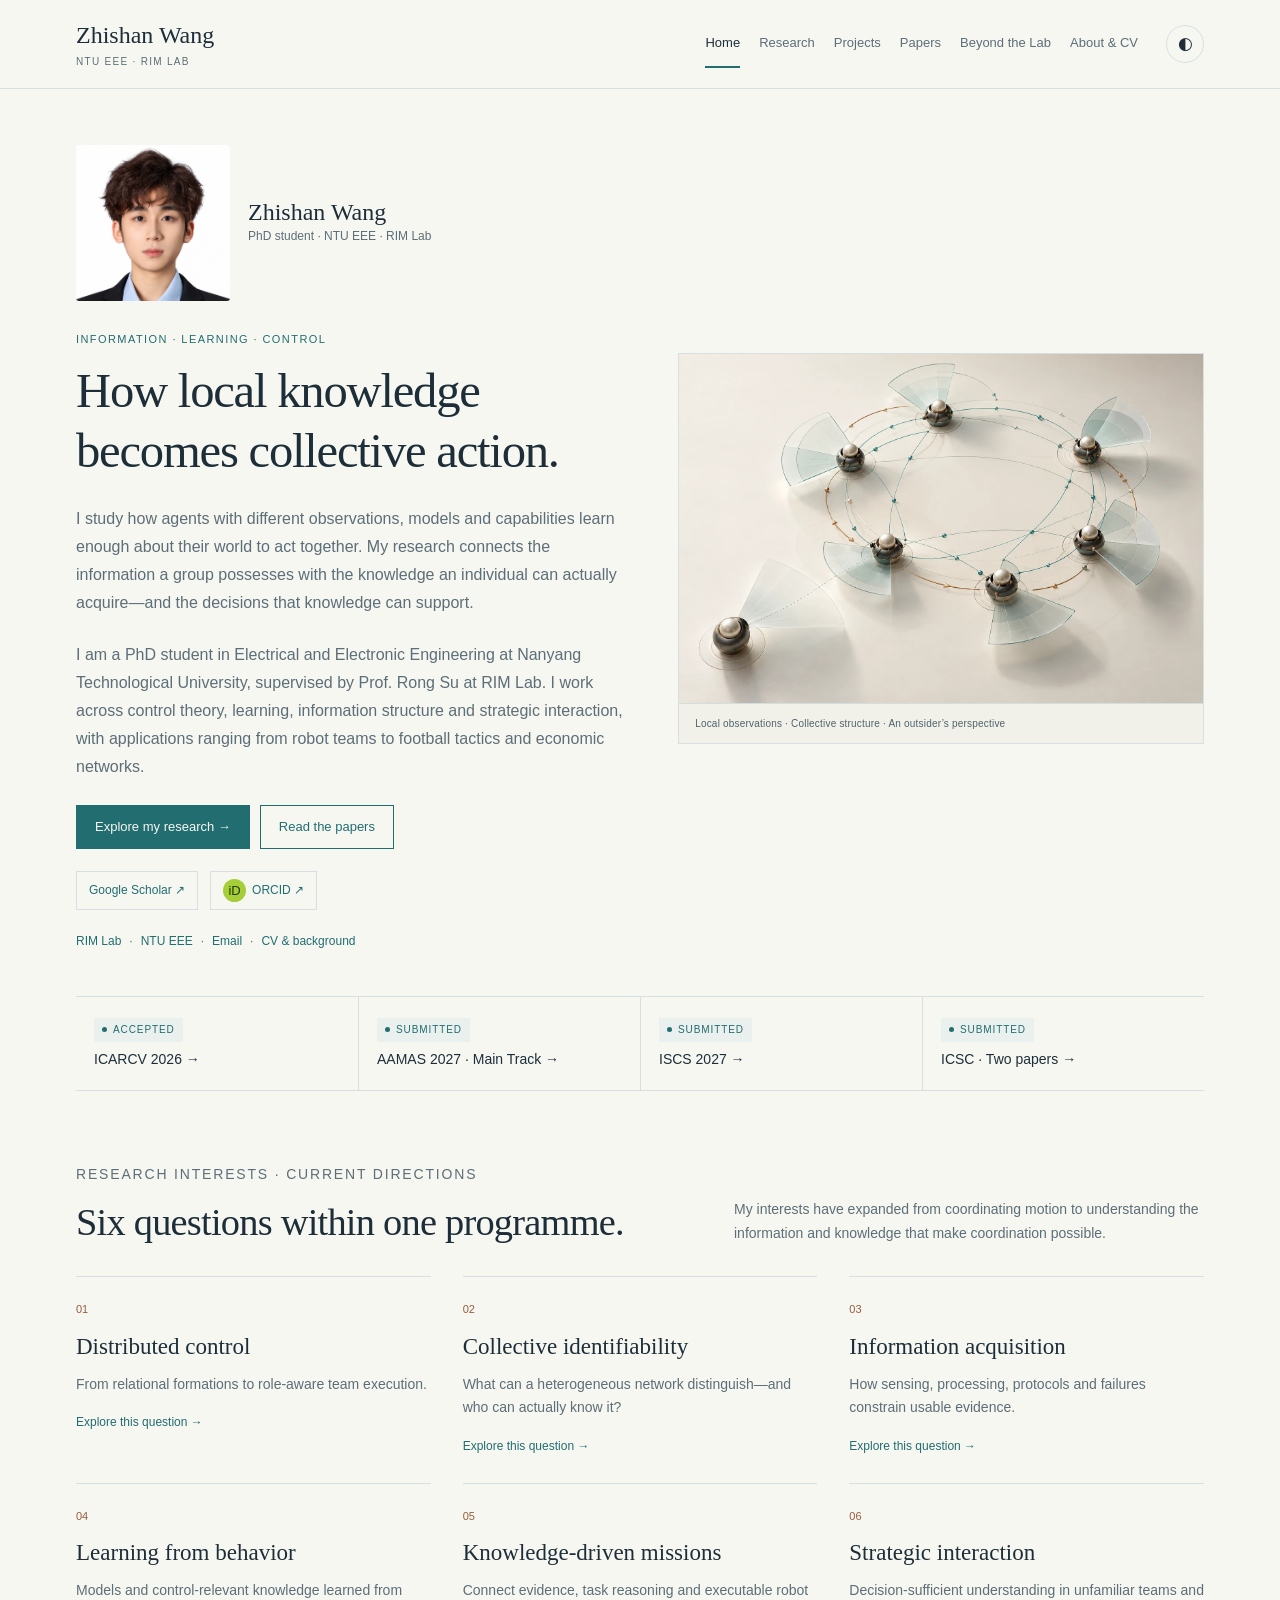
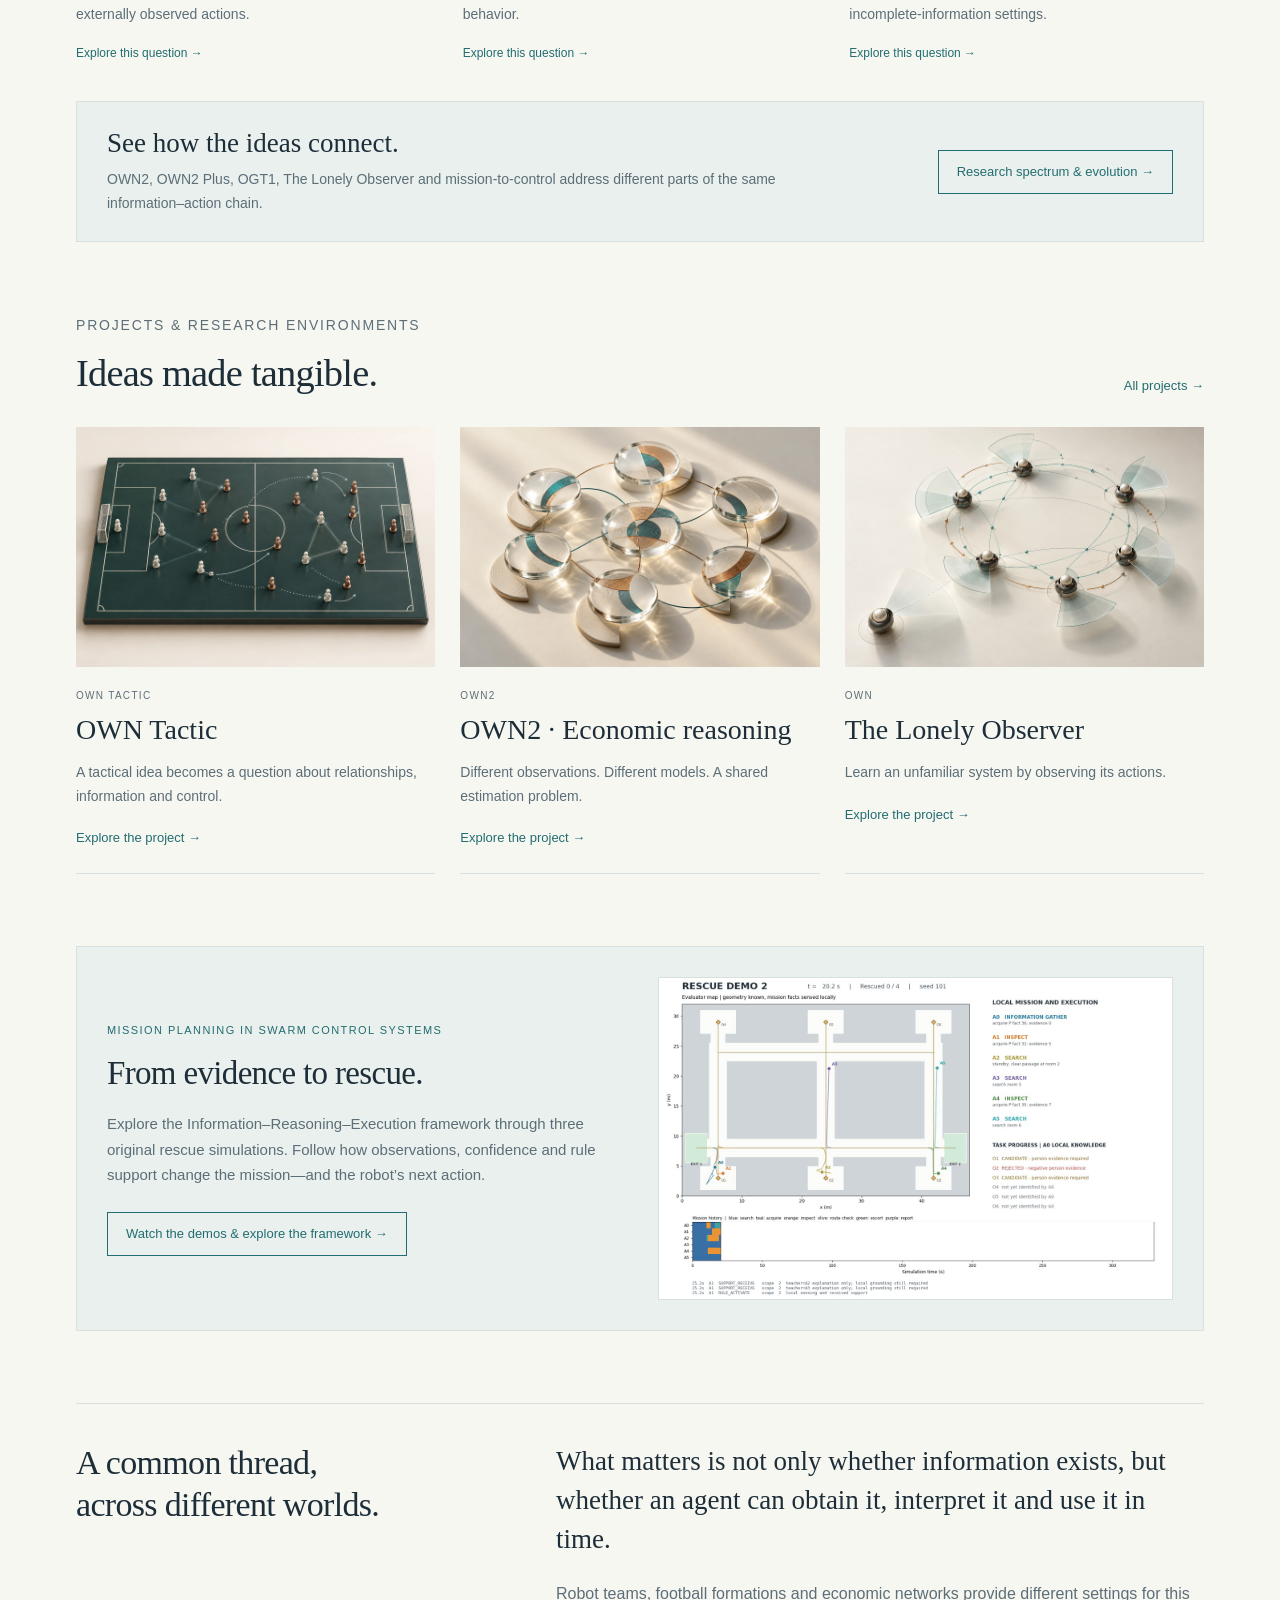
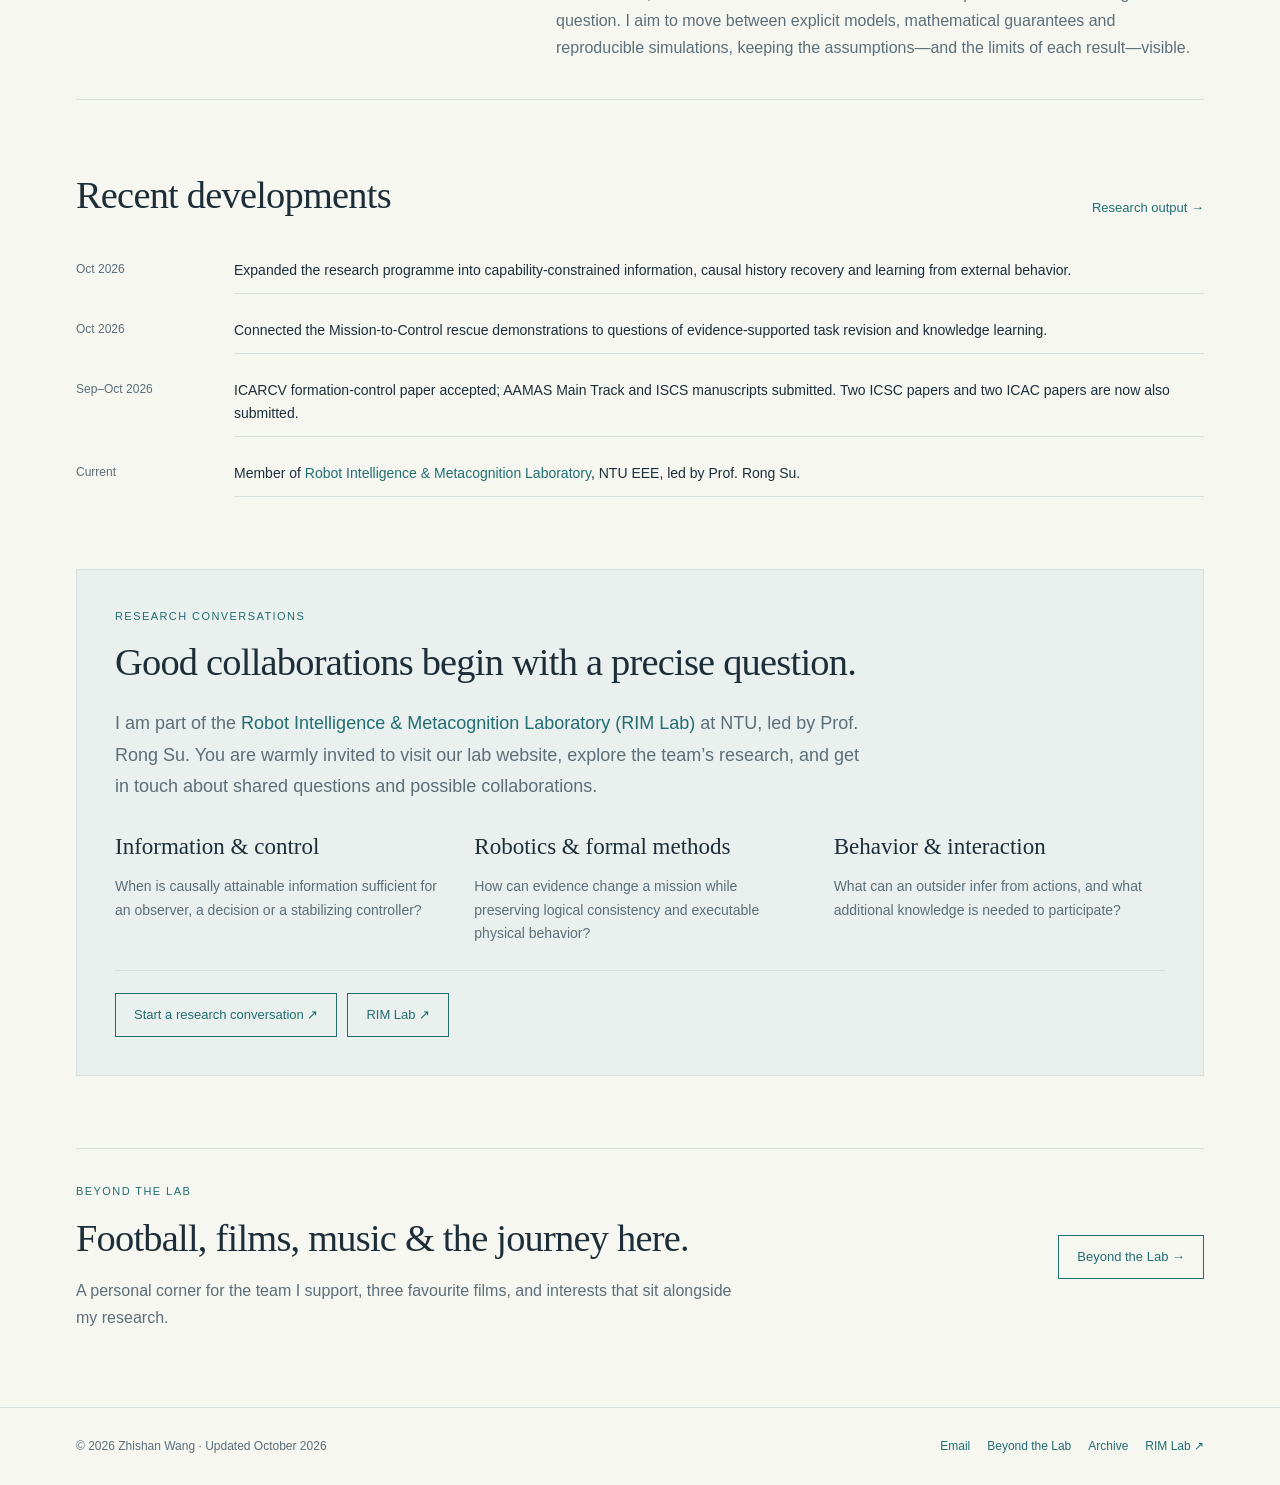
==== commit 3185f6ce: "Add files via upload" ====
--- a/index.html
+++ b/index.html
@@ -365,7 +365,7 @@
 .atlas-downloads{display:flex;flex-wrap:wrap;gap:14px 25px;margin:-10px 0 30px;font-size:12px}.atlas-downloads a{text-decoration:underline;text-underline-offset:4px}
 .atlas-back{display:none;border:0;background:none;color:var(--accent);padding:15px 0;text-align:left;font-size:12px;text-decoration:underline;text-underline-offset:4px}[data-spectrum-title]:focus{outline:none}
 @media(max-width:760px){.atlas-back{display:block}}
-</style></head><body><a class="skip" href="#main-content">Skip to content</a><header class="site-header"><div class="shell header-inner"><a class="brand" href="#/home">Zhishan Wang<small>NTU EEE · RIM LAB</small></a><nav class="main-nav" aria-label="Main navigation"><a href="#/home" class="">Home</a><a href="#/research" class="">Research</a><a href="#/projects" class="">Projects</a><a href="#/publications" class="">Papers</a><a href="#/personal" class="">Beyond the Lab</a><a href="#/cv" class="">About &amp; CV</a></nav><button type="button" class="theme-button" aria-label="Switch color theme" title="Switch color theme">◐</button></div></header><main id="main-content" class="shell" tabindex="-1"><section class="view " data-route="home"><div class="home-hero"><div class="home-copy"><div class="identity"><img src="assets/v2/zhishan-wang-portrait.webp" alt="Portrait of Zhishan Wang" width="721" height="729" fetchpriority="high" decoding="async"><div><strong>Zhishan Wang</strong><span>PhD student · NTU EEE · RIM Lab</span></div></div><p class="eyebrow">Information · Learning · Control</p><h1>How local knowledge becomes collective action.</h1><p class="intro">I study how agents with different observations, models and capabilities learn enough about their world to act together. My research connects the information a group possesses with the knowledge an individual can actually acquire—and the decisions that knowledge can support.</p><p class="intro">I am a PhD student in Electrical and Electronic Engineering at Nanyang Technological University, supervised by Prof. Rong Su at RIM Lab. I work across control theory, learning, information structure and strategic interaction, with applications ranging from robot teams to football tactics and economic networks.</p><div class="actions"><a class="button primary" href="#/research">Explore my research →</a><a class="button" href="#/publications">Read the papers</a></div><div class="scholar-links"><a href="https://scholar.google.com/citations?hl=zh-CN&amp;authuser=1&amp;user=fq8LDlUAAAAJ" target="_blank" rel="noopener noreferrer">Google Scholar ↗</a><a href="https://orcid.org/0009-0002-4649-1311" target="_blank" rel="noopener noreferrer"><span class="orcid-mark">iD</span> ORCID ↗</a></div><div class="affiliations"><a href="https://rimlab.tech/" target="_blank" rel="noopener noreferrer">RIM Lab</a><span>·</span><a href="https://www.ntu.edu.sg/eee" target="_blank" rel="noopener noreferrer">NTU EEE</a><span>·</span><a href="mailto:ZWANG103@e.ntu.edu.sg">Email</a><span>·</span><a href="#/cv">CV &amp; background</a></div></div><figure class="hero-art"><img src="assets/v2/hero.webp" alt="Concept illustration of local observations, a connected collective and an external observer" width="1536" height="1024" fetchpriority="high" decoding="async"><figcaption>Local observations · Collective structure · An outsider’s perspective</figcaption></figure></div><div class="publication-strip" aria-label="Recent research outputs"><a href="#/publications/icarcv-2026"><span class="status accepted">Accepted</span> <b>ICARCV 2026 →</b></a><a href="#/publications/aamas-2027"><span class="status submitted">Submitted</span> <b>AAMAS 2027 · Main Track →</b></a><a href="#/publications/iscs-2027"><span class="status submitted">Submitted</span> <b>ISCS 2027 →</b></a><a href="#/publications/private-cognition"><span class="status submitted">Submitted</span> <b>ICSC · Two papers →</b></a></div><section class="section"><div class="section-head"><div><p class="eyebrow">Research interests · Current directions</p><h2>Six questions within one programme.</h2></div><p>My interests have expanded from coordinating motion to understanding the information and knowledge that make coordination possible.</p></div><div class="interest-grid"><a class="interest" href="#/research/autonomy"><span class="number">01</span><h3>Distributed control</h3><p>From relational formations to role-aware team execution.</p><small>Explore this question →</small></a><a class="interest" href="#/research/collective-identifiability"><span class="number">02</span><h3>Collective identifiability</h3><p>What can a heterogeneous network distinguish—and who can actually know it?</p><small>Explore this question →</small></a><a class="interest" href="#/research/information-foundations"><span class="number">03</span><h3>Information acquisition</h3><p>How sensing, processing, protocols and failures constrain usable evidence.</p><small>Explore this question →</small></a><a class="interest" href="#/research/lonely-observer"><span class="number">04</span><h3>Learning from behavior</h3><p>Models and control-relevant knowledge learned from externally observed actions.</p><small>Explore this question →</small></a><a class="interest" href="#/research/mission-planning"><span class="number">05</span><h3>Knowledge-driven missions</h3><p>Connect evidence, task reasoning and executable robot behavior.</p><small>Explore this question →</small></a><a class="interest" href="#/research/lonely-observer"><span class="number">06</span><h3>Strategic interaction</h3><p>Decision-sufficient understanding in unfamiliar teams and incomplete-information settings.</p><small>Explore this question →</small></a></div><div class="spectrum-teaser"><div><h3>See how the ideas connect.</h3><p>OWN2, OWN2 Plus, OGT1, The Lonely Observer and mission-to-control address different parts of the same information–action chain.</p></div><a class="button" href="#/research/evolution">Research spectrum &amp; evolution →</a></div></section><section class="section"><div class="section-head"><div><p class="eyebrow">Projects &amp; research environments</p><h2>Ideas made tangible.</h2></div><a class="text-link" href="#/projects">All projects →</a></div><div class="project-grid"><article class="project-card"><a href="#/research/football"><img src="assets/v2/football.webp" alt="OWN Tactic · football &amp; coordination — conceptual illustration" width="1536" height="1024" loading="lazy" decoding="async"><div><p class="eyebrow">OWN TACTIC</p><h3>OWN Tactic</h3><p>A tactical idea becomes a question about relationships, information and control.</p><span class="text-link">Explore the project →</span></div></a></article><article class="project-card"><a href="#/research/economics"><img src="assets/v2/cognition.webp" alt="OWN2 · collective cognition — conceptual illustration" width="1536" height="1024" loading="lazy" decoding="async"><div><p class="eyebrow">OWN2</p><h3>OWN2 · Economic reasoning</h3><p>Different observations. Different models. A shared estimation problem.</p><span class="text-link">Explore the project →</span></div></a></article><article class="project-card"><a href="#/research/lonely-observer"><img src="assets/v2/hero.webp" alt="OWN · an outsider’s perspective — conceptual illustration" width="1536" height="1024" loading="lazy" decoding="async"><div><p class="eyebrow">OWN</p><h3>The Lonely Observer</h3><p>Learn an unfamiliar system by observing its actions.</p><span class="text-link">Explore the project →</span></div></a></article></div></section><section class="section rescue-teaser"><div><p class="eyebrow">Mission Planning in Swarm Control Systems</p><h2>From evidence to rescue.</h2><p>Explore the Information–Reasoning–Execution framework through three original rescue simulations. Follow how observations, confidence and rule support change the mission—and the robot’s next action.</p><div class="actions"><a href="#/research/rescue" class="button">Watch the demos &amp; explore the framework →</a></div></div><a href="#/research/rescue"><img src="assets/v3/rescue-demo2-poster.jpg" alt="Preview of the original multi-robot Rescue Demo 2 simulation" width="1280" height="800" loading="lazy" decoding="async"></a></section><section class="section research-statement"><h2>A common thread,<br>across different worlds.</h2><div><p class="quote">What matters is not only whether information exists, but whether an agent can obtain it, interpret it and use it in time.</p><p>Robot teams, football formations and economic networks provide different settings for this question. I aim to move between explicit models, mathematical guarantees and reproducible simulations, keeping the assumptions—and the limits of each result—visible.</p></div></section><section class="section"><div class="section-head"><h2>Recent developments</h2><a class="text-link" href="#/publications">Research output →</a></div><dl class="milestones"><dt>Oct 2026</dt><dd>Expanded the research programme into capability-constrained information, causal history recovery and learning from external behavior.</dd><dt>Oct 2026</dt><dd>Connected the Mission-to-Control rescue demonstrations to questions of evidence-supported task revision and knowledge learning.</dd><dt>Sep–Oct 2026</dt><dd>ICARCV formation-control paper accepted; AAMAS Main Track and ISCS manuscripts submitted. Two ICSC papers and two ICAC papers are now also submitted.</dd><dt>Current</dt><dd>Member of <a href="https://rimlab.tech/people" target="_blank" rel="noopener noreferrer">Robot Intelligence &amp; Metacognition Laboratory</a>, NTU EEE, led by Prof. Rong Su.</dd></dl></section><section class="section collaboration"><p class="eyebrow">Research conversations</p><h2>Good collaborations begin with a precise question.</h2><p class="intro">I am part of the <a href="https://rimlab.tech/" target="_blank" rel="noopener noreferrer">Robot Intelligence &amp; Metacognition Laboratory (RIM Lab)</a> at NTU, led by Prof. Rong Su. You are warmly invited to visit our lab website, explore the team’s research, and get in touch about shared questions and possible collaborations.</p><div class="collaboration-grid"><article><h3>Information &amp; control</h3><p>When is causally attainable information sufficient for an observer, a decision or a stabilizing controller?</p></article><article><h3>Robotics &amp; formal methods</h3><p>How can evidence change a mission while preserving logical consistency and executable physical behavior?</p></article><article><h3>Behavior &amp; interaction</h3><p>What can an outsider infer from actions, and what additional knowledge is needed to participate?</p></article></div><div class="actions"><a class="button" href="mailto:ZWANG103@e.ntu.edu.sg?subject=Research%20conversation">Start a research conversation ↗</a><a class="button" href="https://rimlab.tech/" target="_blank" rel="noopener noreferrer">RIM Lab ↗</a></div></section><section class="section beyond-teaser"><div><p class="eyebrow">Beyond the Lab</p><h2>Football, films, music &amp; the journey here.</h2><p>A personal corner for the team I support, three favourite films, and interests that sit alongside my research.</p></div><a class="button" href="#/personal">Beyond the Lab →</a></section></section><section class="view " data-route="research" hidden><header class="page-header"><p class="eyebrow">Research programme</p><h1>Information, understanding and action.</h1><p class="intro">My work asks how agents with different observations, models and capabilities can build enough knowledge to make a justified decision. The central challenge is to connect what is available in principle to what is attainable locally—and useful in closed loop.</p></header><div class="lead-quote">A connected group may possess enough evidence collectively, yet still lack a feasible way to turn that evidence into action.</div><section class="section"><div class="section-head"><h2>Research spectrum</h2><a class="text-link" href="#/research/evolution">View the intellectual trajectory →</a></div><div class="spectrum atlas" data-spectrum><div class="atlas-heading"><p class="eyebrow">One programme · Ten connected threads</p><h2>From partial evidence to purposeful action.</h2><p>What can a heterogeneous agent know, what remains ambiguous, and which understanding is sufficient to act?</p></div><div class="atlas-downloads"><a href="assets/v3/research-atlas.svg" target="_blank" rel="noopener noreferrer">Open the full research atlas ↗</a><a href="assets/v3/research-atlas.png" download>Download high-resolution overview ↓</a></div><div class="spectrum-board"><svg class="spectrum-edges" aria-hidden="true"></svg><div class="spectrum-columns"><div class="spectrum-column atlas-lane-01"><div class="atlas-lane-head"><span>01</span><h3>Information &amp; knowledge</h3><p>What can an agent know?</p></div><button type="button" data-spectrum-node="economics" aria-pressed="false"><span class="atlas-status">Submitted studies</span><strong>OWN2</strong><span class="atlas-subtitle">Private cognition · collective estimation</span><span class="atlas-branches"><span>Partial signals &amp; private models</span><span>Confidence-aware consultation</span><span>Interpret · use · forward</span></span></button><button type="button" data-spectrum-node="information-foundations" aria-pressed="true"><span class="atlas-status">Theory in development</span><strong>OWN2 Plus</strong><span class="atlas-subtitle">Capabilities · evidence · resilience</span><span class="atlas-branches"><span>Executable information formation</span><span>Collective state identifiability</span><span>Failure-resilient acquisition</span></span></button><button type="button" data-spectrum-node="collective-identifiability" aria-pressed="false"><span class="atlas-status">Theory in development</span><strong>OGT1</strong><span class="atlas-subtitle">Structural distinction · causal access</span><span class="atlas-branches"><span>Collective history identifiability</span><span>Two-way communication protocols</span><span>Observers &amp; stabilizability</span></span></button></div><div class="spectrum-column atlas-lane-02"><div class="atlas-lane-head"><span>02</span><h3>Inference &amp; interaction</h3><p>What can behavior reveal?</p></div><button type="button" data-spectrum-node="behavior-inference" aria-pressed="false"><span class="atlas-status">ISCS · Submitted</span><strong>Behavior as information</strong><span class="atlas-subtitle">Hidden state · decision relevance</span><span class="atlas-branches"><span>Observe neighboring actions</span><span>Infer complementary information</span><span>Evaluate closed-loop value</span></span></button><button type="button" data-spectrum-node="lonely-observer" aria-pressed="false"><span class="atlas-status">Theory in development</span><strong>The Lonely Observer</strong><span class="atlas-subtitle">Learn · distinguish · participate</span><span class="atlas-branches"><span>Control value of observed actions</span><span>Finite-window identifiability</span><span>Action-sensing &amp; reliability</span></span></button><button type="button" data-spectrum-node="strategic-participation" aria-pressed="false"><span class="atlas-status">Exploratory branch</span><strong>Strategic participation</strong><span class="atlas-subtitle">Information · incentives · intervention</span><span class="atlas-branches"><span>Learning while taking action</span><span>Probing costs &amp; strategic response</span><span>Passive prediction vs intervention</span></span></button></div><div class="spectrum-column atlas-lane-03"><div class="atlas-lane-head"><span>03</span><h3>Coordination &amp; execution</h3><p>When can knowledge become action?</p></div><button type="button" data-spectrum-node="football" aria-pressed="false"><span class="atlas-status">ICARCV · Accepted</span><strong>OWN Tactic</strong><span class="atlas-subtitle">Relational formation · team behavior</span><span class="atlas-branches"><span>Task-conditioned formation</span><span>Two-team tactical interaction</span><span>Behavior-informed coordination</span></span></button><button type="button" data-spectrum-node="autonomy" aria-pressed="false"><span class="atlas-status">ICSC · Submitted</span><strong>Team racing</strong><span class="atlas-subtitle">Shared strategy · differentiated roles</span><span class="atlas-branches"><span>Translate strategy into references</span><span>Preserve functional role differences</span><span>Planning &amp; closed-loop control</span></span></button><button type="button" data-spectrum-node="mission-planning" aria-pressed="false"><span class="atlas-status">Demonstration programme</span><strong>Mission-to-Control</strong><span class="atlas-subtitle">Evidence · rules · executable missions</span><span class="atlas-branches"><span>Source-aware observations</span><span>Evidence-supported rule activation</span><span>Mission transitions &amp; feedback</span></span></button><button type="button" data-spectrum-node="rescue" aria-pressed="false"><span class="atlas-status">Three simulation demos</span><strong>Search &amp; rescue</strong><span class="atlas-subtitle">Activate · cooperate · acquire</span><span class="atlas-branches"><span>Demo 0 · activate and reuse rules</span><span>Demo 1 · cooperate and evacuate</span><span>Demo 2 · acquire missing evidence</span></span></button></div></div></div><p class="spectrum-legend">Select a thread to explore its question, approach and current work. Highlighted links describe intellectual connections, not proven dependencies or publication order. A branch can contain both completed studies and open questions.</p><div class="spectrum-insight" aria-live="polite"><div><p class="eyebrow">Selected research thread</p><h3 data-spectrum-title tabindex="-1">OWN2 Plus</h3><p class="atlas-selected-status" data-spectrum-status>Theory in development</p><a data-spectrum-link href="#/research/information-foundations">Explore this research →</a><button type="button" class="atlas-back" data-spectrum-back>↑ Back to research map</button></div><div class="atlas-detail"><h4>Research question</h4><p data-spectrum-description>OWN2 begins with partially informed estimators. OWN2 Plus asks the more fundamental question: which state distinctions can become available at all when sensing, local processing, communication, time and failure dependencies are constrained?</p><h4>Approach</h4><p data-spectrum-method>Describe the evidence that heterogeneous agents can generate through permitted operations and feasible protocols. Determine which hidden states remain observationally indistinguishable after the available evidence is combined. Choose capabilities and repeated measurements under finite resources and shared physical failure dependencies.</p><h4>Current work</h4><p data-spectrum-progress>The program now separates two connected theory strands. One studies capability-constrained collective identifiability, same-episode information fusion and structural erasure resilience. The other studies failure-resilient information acquisition, robust coverage, finite-budget minimax risk and joint capability installation.</p><details><summary>Scope &amp; limits</summary><p data-spectrum-boundary>Identifiability of a hidden state is distinct from identifying the communication graph itself. A rank condition must refer to information that is actually executable; an asymptotic error exponent is not the same objective as finite-budget error probability.</p></details><div data-spectrum-papers class="atlas-paper-links"></div><div class="spectrum-connections" data-spectrum-connections></div></div></div></div></section><section class="section"><div class="section-head"><h2>Current research interests</h2><p>Control, information theory and game-theoretic models provide complementary ways to study the same system.</p></div><div class="interest-grid"><a class="interest" href="#/research/autonomy"><span class="number">01</span><h3>Distributed control</h3><p>From relational formations to role-aware team execution.</p><small>Explore this question →</small></a><a class="interest" href="#/research/collective-identifiability"><span class="number">02</span><h3>Collective identifiability</h3><p>What can a heterogeneous network distinguish—and who can actually know it?</p><small>Explore this question →</small></a><a class="interest" href="#/research/information-foundations"><span class="number">03</span><h3>Information acquisition</h3><p>How sensing, processing, protocols and failures constrain usable evidence.</p><small>Explore this question →</small></a><a class="interest" href="#/research/lonely-observer"><span class="number">04</span><h3>Learning from behavior</h3><p>Models and control-relevant knowledge learned from externally observed actions.</p><small>Explore this question →</small></a><a class="interest" href="#/research/mission-planning"><span class="number">05</span><h3>Knowledge-driven missions</h3><p>Connect evidence, task reasoning and executable robot behavior.</p><small>Explore this question →</small></a><a class="interest" href="#/research/lonely-observer"><span class="number">06</span><h3>Strategic interaction</h3><p>Decision-sufficient understanding in unfamiliar teams and incomplete-information settings.</p><small>Explore this question →</small></a></div></section><section class="section collaboration"><p class="eyebrow">Research conversations</p><h2>Good collaborations begin with a precise question.</h2><p class="intro">I am part of the <a href="https://rimlab.tech/" target="_blank" rel="noopener noreferrer">Robot Intelligence &amp; Metacognition Laboratory (RIM Lab)</a> at NTU, led by Prof. Rong Su. You are warmly invited to visit our lab website, explore the team’s research, and get in touch about shared questions and possible collaborations.</p><div class="collaboration-grid"><article><h3>Information &amp; control</h3><p>When is causally attainable information sufficient for an observer, a decision or a stabilizing controller?</p></article><article><h3>Robotics &amp; formal methods</h3><p>How can evidence change a mission while preserving logical consistency and executable physical behavior?</p></article><article><h3>Behavior &amp; interaction</h3><p>What can an outsider infer from actions, and what additional knowledge is needed to participate?</p></article></div><div class="actions"><a class="button" href="mailto:ZWANG103@e.ntu.edu.sg?subject=Research%20conversation">Start a research conversation ↗</a><a class="button" href="https://rimlab.tech/" target="_blank" rel="noopener noreferrer">RIM Lab ↗</a></div></section></section><section class="view " data-route="research/evolution" hidden><a href="#/research" class="breadcrumb">← Research overview</a><header class="page-header"><p class="eyebrow">Research spectrum &amp; intellectual trajectory</p><h1>From feedback to collective understanding.</h1><p class="intro">The programme has grown through applications, but its organizing question has become increasingly structural: what can agents learn about their world, and what does that understanding enable?</p></header><div class="spectrum atlas" data-spectrum><div class="atlas-heading"><p class="eyebrow">One programme · Ten connected threads</p><h2>From partial evidence to purposeful action.</h2><p>What can a heterogeneous agent know, what remains ambiguous, and which understanding is sufficient to act?</p></div><div class="atlas-downloads"><a href="assets/v3/research-atlas.svg" target="_blank" rel="noopener noreferrer">Open the full research atlas ↗</a><a href="assets/v3/research-atlas.png" download>Download high-resolution overview ↓</a></div><div class="spectrum-board"><svg class="spectrum-edges" aria-hidden="true"></svg><div class="spectrum-columns"><div class="spectrum-column atlas-lane-01"><div class="atlas-lane-head"><span>01</span><h3>Information &amp; knowledge</h3><p>What can an agent know?</p></div><button type="button" data-spectrum-node="economics" aria-pressed="false"><span class="atlas-status">Submitted studies</span><strong>OWN2</strong><span class="atlas-subtitle">Private cognition · collective estimation</span><span class="atlas-branches"><span>Partial signals &amp; private models</span><span>Confidence-aware consultation</span><span>Interpret · use · forward</span></span></button><button type="button" data-spectrum-node="information-foundations" aria-pressed="true"><span class="atlas-status">Theory in development</span><strong>OWN2 Plus</strong><span class="atlas-subtitle">Capabilities · evidence · resilience</span><span class="atlas-branches"><span>Executable information formation</span><span>Collective state identifiability</span><span>Failure-resilient acquisition</span></span></button><button type="button" data-spectrum-node="collective-identifiability" aria-pressed="false"><span class="atlas-status">Theory in development</span><strong>OGT1</strong><span class="atlas-subtitle">Structural distinction · causal access</span><span class="atlas-branches"><span>Collective history identifiability</span><span>Two-way communication protocols</span><span>Observers &amp; stabilizability</span></span></button></div><div class="spectrum-column atlas-lane-02"><div class="atlas-lane-head"><span>02</span><h3>Inference &amp; interaction</h3><p>What can behavior reveal?</p></div><button type="button" data-spectrum-node="behavior-inference" aria-pressed="false"><span class="atlas-status">ISCS · Submitted</span><strong>Behavior as information</strong><span class="atlas-subtitle">Hidden state · decision relevance</span><span class="atlas-branches"><span>Observe neighboring actions</span><span>Infer complementary information</span><span>Evaluate closed-loop value</span></span></button><button type="button" data-spectrum-node="lonely-observer" aria-pressed="false"><span class="atlas-status">Theory in development</span><strong>The Lonely Observer</strong><span class="atlas-subtitle">Learn · distinguish · participate</span><span class="atlas-branches"><span>Control value of observed actions</span><span>Finite-window identifiability</span><span>Action-sensing &amp; reliability</span></span></button><button type="button" data-spectrum-node="strategic-participation" aria-pressed="false"><span class="atlas-status">Exploratory branch</span><strong>Strategic participation</strong><span class="atlas-subtitle">Information · incentives · intervention</span><span class="atlas-branches"><span>Learning while taking action</span><span>Probing costs &amp; strategic response</span><span>Passive prediction vs intervention</span></span></button></div><div class="spectrum-column atlas-lane-03"><div class="atlas-lane-head"><span>03</span><h3>Coordination &amp; execution</h3><p>When can knowledge become action?</p></div><button type="button" data-spectrum-node="football" aria-pressed="false"><span class="atlas-status">ICARCV · Accepted</span><strong>OWN Tactic</strong><span class="atlas-subtitle">Relational formation · team behavior</span><span class="atlas-branches"><span>Task-conditioned formation</span><span>Two-team tactical interaction</span><span>Behavior-informed coordination</span></span></button><button type="button" data-spectrum-node="autonomy" aria-pressed="false"><span class="atlas-status">ICSC · Submitted</span><strong>Team racing</strong><span class="atlas-subtitle">Shared strategy · differentiated roles</span><span class="atlas-branches"><span>Translate strategy into references</span><span>Preserve functional role differences</span><span>Planning &amp; closed-loop control</span></span></button><button type="button" data-spectrum-node="mission-planning" aria-pressed="false"><span class="atlas-status">Demonstration programme</span><strong>Mission-to-Control</strong><span class="atlas-subtitle">Evidence · rules · executable missions</span><span class="atlas-branches"><span>Source-aware observations</span><span>Evidence-supported rule activation</span><span>Mission transitions &amp; feedback</span></span></button><button type="button" data-spectrum-node="rescue" aria-pressed="false"><span class="atlas-status">Three simulation demos</span><strong>Search &amp; rescue</strong><span class="atlas-subtitle">Activate · cooperate · acquire</span><span class="atlas-branches"><span>Demo 0 · activate and reuse rules</span><span>Demo 1 · cooperate and evacuate</span><span>Demo 2 · acquire missing evidence</span></span></button></div></div></div><p class="spectrum-legend">Select a thread to explore its question, approach and current work. Highlighted links describe intellectual connections, not proven dependencies or publication order. A branch can contain both completed studies and open questions.</p><div class="spectrum-insight" aria-live="polite"><div><p class="eyebrow">Selected research thread</p><h3 data-spectrum-title tabindex="-1">OWN2 Plus</h3><p class="atlas-selected-status" data-spectrum-status>Theory in development</p><a data-spectrum-link href="#/research/information-foundations">Explore this research →</a><button type="button" class="atlas-back" data-spectrum-back>↑ Back to research map</button></div><div class="atlas-detail"><h4>Research question</h4><p data-spectrum-description>OWN2 begins with partially informed estimators. OWN2 Plus asks the more fundamental question: which state distinctions can become available at all when sensing, local processing, communication, time and failure dependencies are constrained?</p><h4>Approach</h4><p data-spectrum-method>Describe the evidence that heterogeneous agents can generate through permitted operations and feasible protocols. Determine which hidden states remain observationally indistinguishable after the available evidence is combined. Choose capabilities and repeated measurements under finite resources and shared physical failure dependencies.</p><h4>Current work</h4><p data-spectrum-progress>The program now separates two connected theory strands. One studies capability-constrained collective identifiability, same-episode information fusion and structural erasure resilience. The other studies failure-resilient information acquisition, robust coverage, finite-budget minimax risk and joint capability installation.</p><details><summary>Scope &amp; limits</summary><p data-spectrum-boundary>Identifiability of a hidden state is distinct from identifying the communication graph itself. A rank condition must refer to information that is actually executable; an asymptotic error exponent is not the same objective as finite-budget error probability.</p></details><div data-spectrum-papers class="atlas-paper-links"></div><div class="spectrum-connections" data-spectrum-connections></div></div></div></div><section class="section"><h2>How the research developed</h2><div class="timeline"><article><time>2021–2023 · Dalian Maritime</time><h3>Feedback &amp; systems</h3><p>Foundations in control, automation and mathematical modeling.</p></article><article><time>2023–2026 · Purdue</time><h3>Models into engineering</h3><p>Digital systems, sensing, vehicle control and autonomous racing.</p></article><article><time>2026 · Collective behavior</time><h3>From one agent to a team</h3><p>Relational formations, football tactics and networked economic estimation.</p></article><article><time>2026–present · NTU</time><h3>Knowledge into action</h3><p>Information capabilities, causal attainability, action-based learning and mission-level autonomy.</p></article></div></section><section class="section research-statement"><h2>What changed this month</h2><div><p>The information layer has become a research subject in its own right: OWN2 Plus studies executable evidence, and OGT1 separates collective distinguishability from causal attainability.</p><p>The Lonely Observer adds an external perspective—learning and acting without access to the group’s internal model. Mission-to-Control then asks how evidence should revise tasks and physical execution.</p></div></section></section><section class="view " data-route="projects" hidden><header class="page-header"><p class="eyebrow">Projects · OWN &amp; related research</p><h1>Different settings. Shared questions.</h1><p class="intro">These projects connect concrete systems to general questions of information, learning and control. Interactive platforms, submitted results and developing theory are described at their respective stages.</p></header><article class="project-row"><div class="project-row-art"><img src="assets/v2/football.webp" alt="OWN Tactic · football &amp; coordination conceptual illustration" width="1536" height="1024" loading="lazy" decoding="async"></div><div><p class="eyebrow">OWN TACTIC</p><h2>Football as a laboratory for collective behavior</h2><p class="intro">Football makes a difficult multi-agent question tangible: how can individually acting players maintain a useful collective structure while responding to a changing task?</p><span class="status manuscript">Interactive research platform</span><div class="actions"><a href="#/research/football" class="button">Explore the research →</a></div></div></article><article class="project-row"><div class="project-row-art"><img src="assets/v2/cognition.webp" alt="OWN2 · collective cognition conceptual illustration" width="1536" height="1024" loading="lazy" decoding="async"></div><div><p class="eyebrow">OWN2</p><h2>From private cognition to collective estimation</h2><p class="intro">Each agent sees only part of the world and reasons with an imperfect private model. OWN2 asks how interaction can improve what the agents understand without assuming a central observer who already knows everything.</p><span class="status manuscript">Interactive research platform</span><div class="actions"><a href="#/research/economics" class="button">Explore the research →</a></div></div></article><article class="project-row"><div class="project-row-art"><img src="assets/v2/capability.webp" alt="OWN2 Plus · information foundations conceptual illustration" width="1536" height="1024" loading="lazy" decoding="async"></div><div><p class="eyebrow">OWN2 PLUS</p><h2>Information Formation, Identifiability &amp; Resilience</h2><p class="intro">A connected network does not automatically possess the information needed for its task. What can its agents actually produce, combine and deliver?</p><span class="status manuscript">Active theory & research</span><div class="actions"><a href="#/research/information-foundations" class="button">Explore the research →</a></div></div></article><article class="project-row"><div class="project-row-art"><img src="assets/v2/history.webp" alt="OGT1 · collective history recovery conceptual illustration" width="1536" height="1024" loading="lazy" decoding="async"></div><div><p class="eyebrow">OGT1</p><h2>Collective History Identifiability &amp; Causal Attainability</h2><p class="intro">A team may collectively hold enough evidence to distinguish two histories, yet no individual may be able to obtain that evidence in time.</p><span class="status manuscript">Active theory & research</span><div class="actions"><a href="#/research/collective-identifiability" class="button">Explore the research →</a></div></div></article><article class="project-row"><div class="project-row-art"><img src="assets/v2/hero.webp" alt="OWN · an outsider’s perspective conceptual illustration" width="1536" height="1024" loading="lazy" decoding="async"></div><div><p class="eyebrow">OWN</p><h2>The Lonely Observer</h2><p class="intro">What can an outsider understand about an unfamiliar multi-agent system by observing what its members do?</p><span class="status manuscript">Active theory & research</span><div class="actions"><a href="#/research/lonely-observer" class="button">Explore the research →</a></div></div></article><article class="project-row"><div class="project-row-art"><img src="assets/v2/mission.webp" alt="Mission planning &amp; control conceptual illustration" width="1536" height="1024" loading="lazy" decoding="async"></div><div><p class="eyebrow">MISSION–CONTROL</p><h2>Mission Planning in Swarm Control Systems</h2><p class="intro">How can new evidence change what a robot should do next, and how can that decision remain connected to executable physical behavior?</p><span class="status manuscript">Research framework & rescue demonstrations</span><div class="actions"><a href="#/research/mission-planning" class="button">Explore the research →</a></div></div></article><section class="section rescue-teaser"><div><p class="eyebrow">Mission Planning in Swarm Control Systems</p><h2>From evidence to rescue.</h2><p>Explore the Information–Reasoning–Execution framework through three original rescue simulations. Follow how observations, confidence and rule support change the mission—and the robot’s next action.</p><div class="actions"><a href="#/research/rescue" class="button">Watch the demos &amp; explore the framework →</a></div></div><a href="#/research/rescue"><img src="assets/v3/rescue-demo2-poster.jpg" alt="Preview of the original multi-robot Rescue Demo 2 simulation" width="1280" height="800" loading="lazy" decoding="async"></a></section><div class="spectrum-teaser"><div><h3>Engineering foundations</h3><p>Autonomous racing, sensing and digital-system projects at Purdue remain part of the research trajectory.</p></div><a href="#/past" class="button">Past engineering projects →</a></div></section><section class="view " data-route="research/mission-planning" hidden><a href="#/projects" class="breadcrumb">← Projects &amp; research</a><header class="page-header"><p class="eyebrow">MISSION–CONTROL · Robotics · knowledge &amp; execution</p><h1>Mission Planning in Swarm Control Systems</h1></header><p class="lead-quote">Information, reasoning and execution inside each agent.</p><div class="article-top"><div><p class="intro">How can new evidence change what a robot should do next, and how can that decision remain connected to executable physical behavior?</p><p>A controller can track a reference without knowing whether that reference still serves the mission. This project asks how local observations and shared evidence can change rule support, available mission transitions and task choices, while keeping every decision connected to executable motion.</p><div class="actions"><a href="#/research/rescue" class="button">Rescue framework &amp; three demos ↗</a></div></div><figure><img src="assets/v2/mission.webp" alt="Mission planning &amp; control conceptual illustration" width="1536" height="1024" loading="lazy" decoding="async"><figcaption>Concept illustration · MISSION–CONTROL</figcaption></figure></div><div class="article-body"><section class="article-section"><p class="eyebrow">Core ideas</p><h2>How the research is organized</h2><div class="principles"><article><span class="number">01</span><h3>Information</h3><p>Collect local measurements, messages and observable teammate behavior with their source, time and object scope.</p></article><article><span class="number">02</span><h3>Task / reasoning</h3><p>Check rule support, identify missing prerequisites and choose a justified task and mission transition.</p></article><article><span class="number">03</span><h3>Execution / control</h3><p>Generate a reference, plan motion and enforce physical constraints; the resulting action changes the evidence available next.</p></article></div></section><figure class="diagram"><img src="assets/v2/mission.svg" alt="Mission planning &amp; control" width="1200" height="660" loading="lazy" decoding="async"><figcaption><span>Explanatory schematic · Mission planning &amp; control</span><a href="assets/v2/mission.svg" class="" target="_blank" rel="noopener noreferrer">Open full-size diagram ↗</a></figcaption></figure><section class="article-section"><h2>Current progress</h2><p>The research has progressed from a complementary-knowledge star prototype to three search-and-rescue demonstrations. Demo 0 activates and reuses evidence-supported transition rules; Demo 1 adds joint rescue prerequisites and physical evacuation; Demo 2 creates active information tasks and allocates heterogeneous sensing capabilities.</p></section><section class="section rescue-teaser"><div><p class="eyebrow">Mission Planning in Swarm Control Systems</p><h2>From evidence to rescue.</h2><p>Explore the Information–Reasoning–Execution framework through three original rescue simulations. Follow how observations, confidence and rule support change the mission—and the robot’s next action.</p><div class="actions"><a href="#/research/rescue" class="button">Watch the demos &amp; explore the framework →</a></div></div><a href="#/research/rescue"><img src="assets/v3/rescue-demo2-poster.jpg" alt="Preview of the original multi-robot Rescue Demo 2 simulation" width="1280" height="800" loading="lazy" decoding="async"></a></section><div class="steps"><article><b>DEMO 0</b><h3>Activate &amp; reuse</h3><p>Observations and teammate behavior provide evidence for candidate mission transitions.</p></article><article><b>DEMO 1</b><h3>Coordinate &amp; rescue</h3><p>Joint prerequisites, support and physical evacuation make cooperation part of the mission.</p></article><article><b>DEMO 2</b><h3>Ask &amp; acquire</h3><p>Missing prerequisites create information tasks that use heterogeneous sensing capabilities.</p></article></div><details class="scope"><summary>Assumptions &amp; scope</summary><p>The current demonstrations use specified mission modes and executable skills. They illustrate online composition, evidence checking and coordination; they do not establish unrestricted task invention or a general guarantee for every rescue environment.</p></details><section class="article-section"><h2>Next questions</h2><p>Develop explicit guarantees connecting evidence validity, mission reachability, task repair and closed-loop execution. Extend local checks toward diagnosing model limitations and choosing how to learn.</p></section><section class="article-section collaboration"><p class="eyebrow">Potential collaboration</p><h2>A concrete place to begin.</h2><p class="intro">Potential directions include formal guarantees for evidence-driven mission transitions, runtime task repair, and simulation studies that connect discrete task decisions to continuous robot dynamics.</p><div class="actions"><a href="mailto:ZWANG103@e.ntu.edu.sg?subject=Research%20conversation" class="button">Discuss this research ↗</a></div></section><section class="article-section"><h2>Connected research</h2><div class="related"><a href="#/research/information-foundations" class="">OWN2 Plus · information foundations →</a><a href="#/research/collective-identifiability" class="">OGT1 · collective history recovery →</a><a href="#/research/autonomy" class="">Multi-agent autonomy →</a></div></section></div></section><section class="view " data-route="research/information-foundations" hidden><a href="#/projects" class="breadcrumb">← Projects &amp; research</a><header class="page-header"><p class="eyebrow">OWN2 PLUS · Information theory · capabilities &amp; resilience</p><h1>Information Formation, Identifiability &amp; Resilience</h1></header><p class="lead-quote">Understand the information a network can actually create.</p><div class="article-top"><div><p class="intro">A connected network does not automatically possess the information needed for its task. What can its agents actually produce, combine and deliver?</p><p>OWN2 begins with partially informed estimators. OWN2 Plus asks the more fundamental question: which state distinctions can become available at all when sensing, local processing, communication, time and failure dependencies are constrained?</p><div class="actions"></div></div><figure><img src="assets/v2/capability.webp" alt="OWN2 Plus · information foundations conceptual illustration" width="1536" height="1024" loading="lazy" decoding="async"><figcaption>Concept illustration · OWN2 PLUS</figcaption></figure></div><div class="article-body"><section class="article-section"><p class="eyebrow">Core ideas</p><h2>How the research is organized</h2><div class="principles"><article><span class="number">01</span><h3>Information formation</h3><p>Describe the evidence that heterogeneous agents can generate through permitted operations and feasible protocols.</p></article><article><span class="number">02</span><h3>Attainable knowledge</h3><p>Determine which hidden states remain observationally indistinguishable after the available evidence is combined.</p></article><article><span class="number">03</span><h3>Reliable acquisition</h3><p>Choose capabilities and repeated measurements under finite resources and shared physical failure dependencies.</p></article></div></section><figure class="diagram"><img src="assets/v2/capability.svg" alt="OWN2 Plus · information foundations" width="1200" height="660" loading="lazy" decoding="async"><figcaption><span>Explanatory schematic · OWN2 Plus · information foundations</span><a href="assets/v2/capability.svg" class="" target="_blank" rel="noopener noreferrer">Open full-size diagram ↗</a></figcaption></figure><section class="article-section"><h2>Current progress</h2><p>The program now separates two connected theory strands. One studies capability-constrained collective identifiability, same-episode information fusion and structural erasure resilience. The other studies failure-resilient information acquisition, robust coverage, finite-budget minimax risk and joint capability installation.</p></section><details class="scope"><summary>Assumptions &amp; scope</summary><p>Identifiability of a hidden state is distinct from identifying the communication graph itself. A rank condition must refer to information that is actually executable; an asymptotic error exponent is not the same objective as finite-budget error probability.</p></details><section class="article-section"><h2>Next questions</h2><p>Connect capability-aware evidence design to distributed observers and mission-level decisions, while testing exactly which communication and failure patterns limit the usable information.</p></section><section class="article-section collaboration"><p class="eyebrow">Potential collaboration</p><h2>A concrete place to begin.</h2><p class="intro">Potential directions include capability-aware sensing design, distributed observer construction, and information acquisition under shared failures and finite resource budgets.</p><div class="actions"><a href="mailto:ZWANG103@e.ntu.edu.sg?subject=Research%20conversation" class="button">Discuss this research ↗</a></div></section><section class="article-section"><h2>Connected research</h2><div class="related"><a href="#/research/economics" class="">OWN2 · collective cognition →</a><a href="#/research/collective-identifiability" class="">OGT1 · collective history recovery →</a><a href="#/research/mission-planning" class="">Mission planning &amp; control →</a></div></section></div></section><section class="view " data-route="research/collective-identifiability" hidden><a href="#/projects" class="breadcrumb">← Projects &amp; research</a><header class="page-header"><p class="eyebrow">OGT1 · Game-theoretic information · causal protocols</p><h1>Collective History Identifiability &amp; Causal Attainability</h1></header><p class="lead-quote">Collectively available is not yet locally attainable.</p><div class="article-top"><div><p class="intro">A team may collectively hold enough evidence to distinguish two histories, yet no individual may be able to obtain that evidence in time.</p><p>This program starts from heterogeneous information sets in multi-agent interaction. It separates what all observations could reveal in principle from what an agent can learn through a causal communication and acquisition protocol.</p><div class="actions"></div></div><figure><img src="assets/v2/history.webp" alt="OGT1 · collective history recovery conceptual illustration" width="1536" height="1024" loading="lazy" decoding="async"><figcaption>Concept illustration · OGT1</figcaption></figure></div><div class="article-body"><section class="article-section"><p class="eyebrow">Core ideas</p><h2>How the research is organized</h2><div class="principles"><article><span class="number">01</span><h3>Structural distinction</h3><p>Identify history pairs that different sensing capabilities can distinguish; characterize the remaining ambiguity.</p></article><article><span class="number">02</span><h3>Causal recovery</h3><p>Construct admissible interaction and communication protocols that make the required distinctions available at the decision point.</p></article><article><span class="number">03</span><h3>Decision and control</h3><p>Ask which distinctions are sufficient for an action, a functional observer or a stabilizing feedback law.</p></article></div></section><figure class="diagram"><img src="assets/v2/history.svg" alt="OGT1 · collective history recovery" width="1200" height="660" loading="lazy" decoding="async"><figcaption><span>Explanatory schematic · OGT1 · collective history recovery</span><a href="assets/v2/history.svg" class="" target="_blank" rel="noopener noreferrer">Open full-size diagram ↗</a></figcaption></figure><section class="article-section"><h2>Current progress</h2><p>The work has developed complementary structural and information-theoretic manuscripts: collective history identifiability and protocol synthesis; heterogeneous sensing with two-way communication; and extensions linking causal capability discovery to observer-based control and mean-square stabilizability.</p></section><section class="article-section"><h2>Current theory manuscripts</h2><div class="paper-mini-list"><a href="mailto:ZWANG103@e.ntu.edu.sg?subject=Collective%20history%20identifiability"><small>LEVEL 1 · MANUSCRIPT IN PREPARATION</small>From Distinguishability to Causal Attainability: Collective History Identifiability and Protocol Synthesis in Heterogeneous Multi-Agent Systems</a><a href="mailto:ZWANG103@e.ntu.edu.sg?subject=Causal%20capability%20discovery"><small>LEVEL 2 · MANUSCRIPT IN PREPARATION</small>Causal Capability Discovery and Mean-Square Stabilizability</a></div></section><details class="scope"><summary>Assumptions &amp; scope</summary><p>These are ongoing manuscript and theory developments. Their target venues are not presented as completed submissions. Collective access to all observations is not silently substituted for locally attainable knowledge.</p></details><section class="article-section"><h2>Next questions</h2><p>Study knowledge-gap discovery, interactive acquisition of complementary evidence and the network-dependent time and resource cost of obtaining control-relevant information.</p></section><section class="article-section collaboration"><p class="eyebrow">Potential collaboration</p><h2>A concrete place to begin.</h2><p class="intro">Potential directions include causal protocol synthesis, network-dependent acquisition delays, and precise links between attainable information and closed-loop stability.</p><div class="actions"><a href="mailto:ZWANG103@e.ntu.edu.sg?subject=Research%20conversation" class="button">Discuss this research ↗</a></div></section><section class="article-section"><h2>Connected research</h2><div class="related"><a href="#/research/information-foundations" class="">OWN2 Plus · information foundations →</a><a href="#/research/mission-planning" class="">Mission planning &amp; control →</a><a href="#/research/lonely-observer" class="">OWN · an outsider’s perspective →</a></div></section></div></section><section class="view " data-route="research/lonely-observer" hidden><a href="#/projects" class="breadcrumb">← Projects &amp; research</a><header class="page-header"><p class="eyebrow">OWN · Learning &amp; control · an outsider’s perspective</p><h1>The Lonely Observer</h1></header><p class="lead-quote">Learn an unfamiliar system by observing its actions.</p><div class="article-top"><div><p class="intro">What can an outsider understand about an unfamiliar multi-agent system by observing what its members do?</p><p>The observer sees only parts of a group’s motion and executed actions, without direct access to its internal states, feedback laws or communications. The goal is to learn a useful model, understand the limits of that model and decide when the available understanding is sufficient to act.</p><div class="actions"></div></div><figure><img src="assets/v2/hero.webp" alt="OWN · an outsider’s perspective conceptual illustration" width="1536" height="1024" loading="lazy" decoding="async"><figcaption>Concept illustration · OWN</figcaption></figure></div><div class="article-body"><section class="article-section"><p class="eyebrow">Core ideas</p><h2>How the research is organized</h2><div class="principles"><article><span class="number">01</span><h3>Level 1 · control value</h3><p>Determine when observing actions improves a specified control task, and when finite data provide enough evidence to use a learned predictor.</p></article><article><span class="number">02</span><h3>Level 2 · distinguishability</h3><p>Characterize the observation windows, network structure and action measurements needed to distinguish hidden feedback mechanisms.</p></article><article><span class="number">03</span><h3>Level 3 · participation</h3><p>Study how an entering agent can learn while acting, and how information value interacts with probing costs and strategic response.</p></article></div></section><figure class="diagram"><img src="assets/v2/lonely.svg" alt="OWN · an outsider’s perspective" width="1200" height="660" loading="lazy" decoding="async"><figcaption><span>Explanatory schematic · OWN · an outsider’s perspective</span><a href="assets/v2/lonely.svg" class="" target="_blank" rel="noopener noreferrer">Open full-size diagram ↗</a></figcaption></figure><section class="article-section"><h2>Current progress</h2><p>The first two levels now have dedicated theory manuscripts. Level 1 separates richer dynamical information from actual control benefit. Level 2 studies finite-window identifiability, statistical reliability and action-sensing design. Level 3 is being developed through explicit models of participation under incomplete information.</p></section><section class="article-section"><h2>Current theory manuscripts</h2><div class="paper-mini-list"><a href="mailto:ZWANG103@e.ntu.edu.sg?subject=OWN%20Level%201"><small>LEVEL 1 · MANUSCRIPT IN PREPARATION</small>Control-Relevant Learning of Unknown Multi-Agent Systems through Action Observations: An Outsider's Perspective</a><a href="mailto:ZWANG103@e.ntu.edu.sg?subject=OWN%20Level%202"><small>LEVEL 2 · MANUSCRIPT IN PREPARATION</small>Hidden Feedback Distinguishability from Externally Observed Behavior: Observation-Window Limits, Statistical Reliability, and Action Sensing</a></div></section><section class="article-section"><p class="eyebrow">Emerging extension · Game theory</p><h2>Reciprocal strategic probing</h2><p>What changes when an outside observer and an internal network know that they are observing one another? This developing direction studies two-sided signaling and active probing when both sides have private tasks, intentions or capabilities: each action can gather information, shape another agent’s inference and reveal something about its sender.</p><p>The aim is to connect dynamic signaling games with networked control and information limits, including how network and task conditions alter strategic disclosure and finite-sample identifiability. This is an emerging theory direction; equilibrium characterizations and identification bounds remain research objectives.</p></section><details class="scope"><summary>Assumptions &amp; scope</summary><p>Observing more hidden modes need not improve control. Passive prediction of existing behavior need not identify the response to a new intervention. The three levels retain these distinctions instead of treating learning, identification and decision quality as interchangeable.</p></details><section class="article-section"><h2>Next questions</h2><p>Develop decision-sufficient understanding and test how well behavior-based models transfer when the observer becomes a participant in the system.</p></section><section class="article-section collaboration"><p class="eyebrow">Potential collaboration</p><h2>A concrete place to begin.</h2><p class="intro">Potential directions include finite-sample certificates for behavior-based prediction, action-sensing design, and strategic participation with only decision-sufficient knowledge.</p><div class="actions"><a href="mailto:ZWANG103@e.ntu.edu.sg?subject=Research%20conversation" class="button">Discuss this research ↗</a></div></section><section class="article-section"><h2>Connected research</h2><div class="related"><a href="#/research/behavior-inference" class="">Behavior-mediated coordination →</a><a href="#/research/collective-identifiability" class="">OGT1 · collective history recovery →</a><a href="#/research/information-foundations" class="">OWN2 Plus · information foundations →</a></div></section></div></section><section class="view " data-route="research/behavior-inference" hidden><a href="#/projects" class="breadcrumb">← Projects &amp; research</a><header class="page-header"><p class="eyebrow">BEHAVIOR INFERENCE · Multi-agent coordination · actions as observations</p><h1>Learning from Teammates without Explicit Communication</h1></header><p class="lead-quote">Treat behavior as evidence, then test its decision value.</p><div class="article-top"><div><p class="intro">A teammate’s movement can reveal something about the world that a direct observation does not. Several movements together may reveal more than any one alone.</p><p>The project treats observed teammate actions as evidence about latent states and decision-relevant information. An agent combines this evidence with its own observations, updates its local mission and generates a physical control reference.</p><div class="actions"></div></div><figure><img src="assets/v2/football.webp" alt="Behavior-mediated coordination conceptual illustration" width="1536" height="1024" loading="lazy" decoding="async"><figcaption>Concept illustration · BEHAVIOR INFERENCE</figcaption></figure></div><div class="article-body"><section class="article-section"><p class="eyebrow">Core ideas</p><h2>How the research is organized</h2><div class="principles"><article><span class="number">01</span><h3>Observe behavior</h3><p>Read local motion or action histories without assuming access to a teammate’s internal state.</p></article><article><span class="number">02</span><h3>Infer useful structure</h3><p>Distinguish hidden possibilities using behavioral relations; account for ambiguity and the information already available.</p></article><article><span class="number">03</span><h3>Adapt a local mission</h3><p>Use the inferred information to revise a task, role or reference and evaluate the resulting closed-loop behavior.</p></article></div></section><figure class="diagram"><img src="assets/v2/behavior.svg" alt="Behavior-mediated coordination" width="1200" height="660" loading="lazy" decoding="async"><figcaption><span>Explanatory schematic · Behavior-mediated coordination</span><a href="assets/v2/behavior.svg" class="" target="_blank" rel="noopener noreferrer">Open full-size diagram ↗</a></figcaption></figure><section class="article-section"><h2>Current progress</h2><p>A submitted ISCS 2027 manuscript connects a general observation–inference–mission–control loop with football-inspired simulations. The studies examine complementary behavior information and explicitly compare inference against stronger position-based alternatives.</p></section><section class="article-section"><h2>Related papers</h2><div class="paper-mini-list"><a href="#/publications/iscs-2027"><small>2027 SICE International Symposium on Control Systems (ISCS)</small>Inferring Hidden States and Decision-Relevant Information from Neighboring Agents’ Actions in Multi-Agent Systems</a></div></section><details class="scope"><summary>Assumptions &amp; scope</summary><p>The value of behavior inference depends on what the baseline already observes. A benefit over delayed reaction does not establish a benefit over every position-only controller.</p></details><section class="article-section"><h2>Next questions</h2><p>Extend toward changing local goals, robust uncertainty handling and complementary role coordination without explicit messages.</p></section><section class="article-section collaboration"><p class="eyebrow">Potential collaboration</p><h2>A concrete place to begin.</h2><p class="intro">Potential directions include observation-matched benchmarks, uncertainty-aware teammate models, and complementary robot roles inferred from behavior.</p><div class="actions"><a href="mailto:ZWANG103@e.ntu.edu.sg?subject=Research%20conversation" class="button">Discuss this research ↗</a></div></section><section class="article-section"><h2>Connected research</h2><div class="related"><a href="#/research/football" class="">OWN Tactic · football &amp; coordination →</a><a href="#/research/lonely-observer" class="">OWN · an outsider’s perspective →</a><a href="#/research/mission-planning" class="">Mission planning &amp; control →</a></div></section></div></section><section class="view " data-route="research/football" hidden><a href="#/projects" class="breadcrumb">← Projects &amp; research</a><header class="page-header"><p class="eyebrow">OWN TACTIC · Control theory · network science · football</p><h1>Football as a laboratory for collective behavior</h1></header><p class="lead-quote">A tactical idea becomes a question about relationships, information and control.</p><div class="article-top"><div><p class="intro">Football makes a difficult multi-agent question tangible: how can individually acting players maintain a useful collective structure while responding to a changing task?</p><p>I use football-inspired systems to separate the geometry of a formation from its position, distinguish communication from physical interaction, and investigate when observing a teammate is enough to coordinate. The aim is to make tactical intuition inspectable through explicit models and controlled comparisons.</p><div class="actions"><a href="https://own1-tactics-lab.pages.dev/" class="button" target="_blank" rel="noopener noreferrer">Open OWN Tactic V1 ↗</a><a href="https://own-tactic-version-2.pages.dev/" class="button" target="_blank" rel="noopener noreferrer">Open OWN Tactic V2 ↗</a></div></div><figure><img src="assets/v2/football.webp" alt="OWN Tactic · football &amp; coordination conceptual illustration" width="1536" height="1024" loading="lazy" decoding="async"><figcaption>Concept illustration · OWN TACTIC</figcaption></figure></div><div class="article-body"><section class="article-section"><p class="eyebrow">Core ideas</p><h2>How the research is organized</h2><div class="principles"><article><span class="number">01</span><h3>Relational formation</h3><p>Represent the team through pairwise relationships while tracking a task-conditioned collective objective.</p></article><article><span class="number">02</span><h3>Two-team interaction</h3><p>Explore local controllers, network structure and disturbances in an interactive tactical laboratory.</p></article><article><span class="number">03</span><h3>Behavior as evidence</h3><p>Ask what actions reveal about a hidden opportunity and whether that information changes a useful decision.</p></article></div></section><figure class="diagram"><img src="assets/v2/football.svg" alt="OWN Tactic · football &amp; coordination" width="1200" height="660" loading="lazy" decoding="async"><figcaption><span>Explanatory schematic · OWN Tactic · football &amp; coordination</span><a href="assets/v2/football.svg" class="" target="_blank" rel="noopener noreferrer">Open full-size diagram ↗</a></figcaption></figure><section class="article-section"><h2>Current progress</h2><p>The formation-control work led to an accepted ICARCV 2026 paper. OWN Tactic V1 and V2 provide interactive environments for examining formation recovery and two-team tactical behavior. A separate submitted ISCS paper studies the informational value of neighboring agents’ actions.</p></section><section class="article-section"><h2>Related papers</h2><div class="paper-mini-list"><a href="#/publications/icarcv-2026"><small>ICARCV 2026 · Accepted conference paper</small>Task-Conditioned Distributed Relational Formation Control Under a Global Formation Objective</a><a href="#/publications/iscs-2027"><small>2027 SICE International Symposium on Control Systems (ISCS)</small>Inferring Hidden States and Decision-Relevant Information from Neighboring Agents’ Actions in Multi-Agent Systems</a></div></section><details class="scope"><summary>Assumptions &amp; scope</summary><p>The football setting is a controlled modeling environment. It does not claim to reproduce the full decision-making of professional players or to validate a complete match strategy.</p></details><section class="article-section"><h2>Next questions</h2><p>Connect role adaptation, behavior inference and task-dependent relational constraints in experiments that separate information effects from controller effects.</p></section><section class="article-section collaboration"><p class="eyebrow">Potential collaboration</p><h2>A concrete place to begin.</h2><p class="intro">I welcome work on interpretable team models, observation-matched coordination benchmarks, and interfaces between tactical analysis and distributed control.</p><div class="actions"><a href="mailto:ZWANG103@e.ntu.edu.sg?subject=Research%20conversation" class="button">Discuss this research ↗</a></div></section><section class="article-section"><h2>Connected research</h2><div class="related"><a href="#/research/behavior-inference" class="">Behavior-mediated coordination →</a><a href="#/research/autonomy" class="">Multi-agent autonomy →</a><a href="#/research/lonely-observer" class="">OWN · an outsider’s perspective →</a></div></section></div></section><section class="view " data-route="research/economics" hidden><a href="#/projects" class="breadcrumb">← Projects &amp; research</a><header class="page-header"><p class="eyebrow">OWN2 · Economic estimation · heterogeneous information</p><h1>From private cognition to collective estimation</h1></header><p class="lead-quote">Different observations. Different models. A shared estimation problem.</p><div class="article-top"><div><p class="intro">Each agent sees only part of the world and reasons with an imperfect private model. OWN2 asks how interaction can improve what the agents understand without assuming a central observer who already knows everything.</p><p>Macroeconomic estimation provides a concrete testbed: 30 heterogeneous agents use subsets of 22 signals to estimate inflation. The broader research question concerns how private evidence becomes a belief, how beliefs should be interpreted, and which information is worth using or forwarding.</p><div class="actions"><a href="https://own2-collective.onrender.com/" class="button" target="_blank" rel="noopener noreferrer">Open OWN2 Collective Studio ↗</a></div></div><figure><img src="assets/v2/cognition.webp" alt="OWN2 · collective cognition conceptual illustration" width="1536" height="1024" loading="lazy" decoding="async"><figcaption>Concept illustration · OWN2</figcaption></figure></div><div class="article-body"><section class="article-section"><p class="eyebrow">Core ideas</p><h2>How the research is organized</h2><div class="principles"><article><span class="number">01</span><h3>Private cognition</h3><p>An agent forms an estimate from its own signals and local model. Partial information and imperfect reasoning remain explicit.</p></article><article><span class="number">02</span><h3>Networked consultation</h3><p>Exchange beliefs using confidence informed by historical reliability, while retaining private information sets and models.</p></article><article><span class="number">03</span><h3>Interpret · use · forward</h3><p>Separate local estimation from recipient-specific communication. Select information for the ambiguity it can resolve, rather than merely average every message.</p></article></div></section><figure class="diagram"><img src="assets/v2/economics.svg" alt="OWN2 · collective cognition" width="1200" height="660" loading="lazy" decoding="async"><figcaption><span>Explanatory schematic · OWN2 · collective cognition</span><a href="assets/v2/economics.svg" class="" target="_blank" rel="noopener noreferrer">Open full-size diagram ↗</a></figcaption></figure><section class="article-section"><h2>Current progress</h2><p>The project developed from confidence-aware consultation into decentralized information interpretation and selection. The latter forms the AAMAS 2027 Main Track submission. OWN2 Collective Studio makes the role of agent heterogeneity, network structure and knowledge exchange accessible through interaction.</p></section><section class="article-section"><h2>Related papers</h2><div class="paper-mini-list"><a href="#/publications/aamas-2027"><small>AAMAS 2027 · Research Paper Track</small>How to Interpret, What to Use, and What to Forward: Decentralized Information Interpretation and Selection for Multi-Agent Global-State Estimation</a><a href="#/publications/private-cognition"><small>ICSC · Submitted</small>From Private Cognition to Collective Estimation: A Confidence-Aware Networked Consultation Framework for Heterogeneous Agents with Partial Information and Partial Reasoning</a></div></section><details class="scope"><summary>Assumptions &amp; scope</summary><p>A better shared estimate does not by itself imply that a private reasoning model has learned. The consultation manuscript holds private reasoning maps fixed; broader platform experiments also explore selective knowledge assimilation. Historical estimation is not a claim of real-time forecasting or economic causality.</p></details><section class="article-section"><h2>Next questions</h2><p>Connect selected communication to task-dependent information value, executable sensing capabilities and downstream decisions.</p></section><section class="article-section collaboration"><p class="eyebrow">Potential collaboration</p><h2>A concrete place to begin.</h2><p class="intro">Potential collaborations include distributed estimation, information-selection algorithms and reproducible economic or social-network testbeds with explicit information assumptions.</p><div class="actions"><a href="mailto:ZWANG103@e.ntu.edu.sg?subject=Research%20conversation" class="button">Discuss this research ↗</a></div></section><section class="article-section"><h2>Connected research</h2><div class="related"><a href="#/research/information-foundations" class="">OWN2 Plus · information foundations →</a><a href="#/research/collective-identifiability" class="">OGT1 · collective history recovery →</a><a href="#/research/behavior-inference" class="">Behavior-mediated coordination →</a></div></section></div></section><section class="view " data-route="research/autonomy" hidden><a href="#/projects" class="breadcrumb">← Projects &amp; research</a><header class="page-header"><p class="eyebrow">MULTI-AGENT CONTROL · Distributed systems · feedback · coordinated action</p><h1>From individual feedback to coordinated autonomy</h1></header><p class="lead-quote">Control is the foundation; information and task reasoning determine what should be controlled.</p><div class="article-top"><div><p class="intro">I study autonomous systems in which no single agent has complete information, yet the group must act coherently toward a common objective.</p><p>The challenge is not only to make local feedback stable. It is also to understand how agents form references, infer missing information and revise their tasks when the environment changes. These questions connect formation control, team strategy and mission-level reasoning.</p><div class="actions"></div></div><figure><img src="assets/v2/mission.webp" alt="Multi-agent autonomy conceptual illustration" width="1536" height="1024" loading="lazy" decoding="async"><figcaption>Concept illustration · MULTI-AGENT CONTROL</figcaption></figure></div><div class="article-body"><section class="article-section"><p class="eyebrow">Core ideas</p><h2>How the research is organized</h2><div class="principles"><article><span class="number">01</span><h3>Shared objectives</h3><p>Express the group objective without removing functional differences between agents.</p></article><article><span class="number">02</span><h3>Local information</h3><p>Make sensing, neighbor access and the attainable knowledge of each agent explicit.</p></article><article><span class="number">03</span><h3>Executable behavior</h3><p>Connect distributed reasoning to references, planning and feedback under physical constraints.</p></article></div></section><figure class="diagram"><img src="assets/v2/racing.svg" alt="Multi-agent autonomy" width="1200" height="660" loading="lazy" decoding="async"><figcaption><span>Explanatory schematic · Multi-agent autonomy</span><a href="assets/v2/racing.svg" class="" target="_blank" rel="noopener noreferrer">Open full-size diagram ↗</a></figcaption></figure><section class="article-section"><h2>Current progress</h2><p>Current outputs include the accepted ICARCV relational-formation paper, a strategy-to-control racing manuscript, and the mission-to-control rescue demonstration program at NTU.</p></section><section class="article-section"><h2>Related papers</h2><div class="paper-mini-list"><a href="#/publications/icarcv-2026"><small>ICARCV 2026 · Accepted conference paper</small>Task-Conditioned Distributed Relational Formation Control Under a Global Formation Objective</a><a href="#/publications/strategy-control-racing"><small>ICSC · Submitted</small>Translating Team Strategy into Closed-Loop Vehicle Control for Multi-Agent Autonomous Racing</a></div></section><details class="scope"><summary>Assumptions &amp; scope</summary><p>Agreement on a high-level strategy does not automatically guarantee feasible planning or successful physical execution. Each claim must identify the part of the chain it establishes.</p></details><section class="article-section"><h2>Next questions</h2><p>Develop sharper interfaces and guarantees across information acquisition, task selection and continuous dynamics.</p></section><section class="article-section collaboration"><p class="eyebrow">Potential collaboration</p><h2>A concrete place to begin.</h2><p class="intro">I welcome collaborations on distributed observers, role-aware control and mission specifications with a clear path to physically meaningful simulations.</p><div class="actions"><a href="mailto:ZWANG103@e.ntu.edu.sg?subject=Research%20conversation" class="button">Discuss this research ↗</a></div></section><section class="article-section"><h2>Connected research</h2><div class="related"><a href="#/research/mission-planning" class="">Mission planning &amp; control →</a><a href="#/research/collective-identifiability" class="">OGT1 · collective history recovery →</a><a href="#/research/football" class="">OWN Tactic · football &amp; coordination →</a></div></section></div></section><section class="view " data-route="research/swarm" hidden><a href="#/projects" class="breadcrumb">← Projects &amp; research</a><header class="page-header"><p class="eyebrow">SWARM INTELLIGENCE · Knowledge · interaction · emergent capability</p><h1>When interaction creates a collective capability</h1></header><p class="lead-quote">A collection of agents is not yet an intelligent collective.</p><div class="article-top"><div><p class="intro">My interest in swarm intelligence centers on the mechanism by which local observations and interactions produce capabilities that no agent possesses alone.</p><p>What knowledge can an agent form, which missing evidence can it obtain from another, and how does the resulting understanding support a new action? This viewpoint connects the engineering of robot teams to mathematical questions of identifiability, knowledge acquisition and learning.</p><div class="actions"></div></div><figure><img src="assets/v2/mission.webp" alt="Swarm intelligence conceptual illustration" width="1536" height="1024" loading="lazy" decoding="async"><figcaption>Concept illustration · SWARM INTELLIGENCE</figcaption></figure></div><div class="article-body"><section class="article-section"><p class="eyebrow">Core ideas</p><h2>How the research is organized</h2><div class="principles"><article><span class="number">01</span><h3>Form knowledge</h3><p>Relate local measurements and reasoning capabilities to the evidence an agent can produce.</p></article><article><span class="number">02</span><h3>Acquire what is missing</h3><p>Use interaction to discover and obtain complementary evidence under network and resource constraints.</p></article><article><span class="number">03</span><h3>Revise behavior</h3><p>Use supported knowledge to update a task, repair an execution path or change a control decision.</p></article></div></section><figure class="diagram"><img src="assets/v2/mission.svg" alt="Swarm intelligence" width="1200" height="660" loading="lazy" decoding="async"><figcaption><span>Explanatory schematic · Swarm intelligence</span><a href="assets/v2/mission.svg" class="" target="_blank" rel="noopener noreferrer">Open full-size diagram ↗</a></figcaption></figure><section class="article-section"><h2>Current progress</h2><p>The work connects the rescue demonstrations to OWN2 Plus information foundations, OGT1 causal attainability and the behavior-learning questions of The Lonely Observer.</p></section><details class="scope"><summary>Assumptions &amp; scope</summary><p>The current rescue demonstrations activate and compose specified candidate rules. Learning the rule representation itself is a distinct next theoretical question, not an ability already established by those demonstrations.</p></details><section class="article-section"><h2>Next questions</h2><p>Formalize knowledge and rule learning, including what constitutes a new rule, how evidence supports it, and how its use changes reachable behavior.</p></section><section class="article-section collaboration"><p class="eyebrow">Potential collaboration</p><h2>A concrete place to begin.</h2><p class="intro">Potential directions include formal representations of learnable rules, evidence-grounded task composition and experimental tests of collective capability.</p><div class="actions"><a href="mailto:ZWANG103@e.ntu.edu.sg?subject=Research%20conversation" class="button">Discuss this research ↗</a></div></section><section class="article-section"><h2>Connected research</h2><div class="related"><a href="#/research/information-foundations" class="">OWN2 Plus · information foundations →</a><a href="#/research/mission-planning" class="">Mission planning &amp; control →</a><a href="#/research/lonely-observer" class="">OWN · an outsider’s perspective →</a></div></section></div></section><section class="view rescue-page" data-route="research/rescue" hidden><a href="#/research/mission-planning" class="breadcrumb">← Mission Planning in Swarm Control Systems</a><header class="page-header"><p class="eyebrow">RIM Lab · Research demonstrations</p><h1>Learning rules. Revising missions. Acting together.</h1><p class="intro">Evidence-driven mission planning and control for multi-robot rescue. The central question is how a robot can turn incomplete local knowledge into a justified mission decision—and carry that decision through to physical execution.</p></header><div class="rescue-lead"><p class="lead-quote">New information should change what the team can responsibly do next.</p><p>A rescue instruction is not enough by itself. A robot must establish that a target is a person, that the person can follow, that a route is suitable, and that the necessary rule and coordination conditions hold. The project connects these questions inside each agent through an Information–Reasoning–Execution loop.</p></div><section class="article-section"><p class="eyebrow">The research architecture</p><h2>Three layers, one closed loop.</h2><figure class="rescue-figure"><a href="assets/v3/rescue-architecture_three_layers.webp" class="figure-open" target="_blank" rel="noopener noreferrer">Open original framework ↗</a><img src="assets/v3/rescue-architecture_three_layers.webp" alt="Information, reasoning and execution layers of the RIM Lab rescue framework" width="1600" height="900" loading="lazy" decoding="async"><figcaption>Original project framework. Local evidence changes mission reasoning; the selected task changes motion; motion changes what can be observed next.</figcaption></figure></section><section class="article-section"><p class="eyebrow">From information to executable missions</p><h2>How evidence opens the next step.</h2><p>The sequence below is a reading guide to a coupled process. Evidence is checked, confidence is revised, and missing information can send the agent back to sensing. A newly supported rule can enable a transition or task that was previously unavailable; it does not create an arbitrary new controller.</p><figure class="diagram"><img src="assets/v3/rescue-evidence-pipeline.svg" alt="Six linked stages: observation; confidence assessment; evidence finding; rule activation; mission-state extension; physical execution, with feedback to new observation" width="1200" height="760" loading="lazy" decoding="async"><figcaption><span>Explanatory schematic · The evidence-to-mission loop</span><a href="assets/v3/rescue-evidence-pipeline.svg" class="" target="_blank" rel="noopener noreferrer">Open full-size diagram ↗</a></figcaption></figure><div class="pipeline-notes"><article><span class="number">01</span><h3>Observe with provenance</h3><p>Local sensing and messages enter with their source, time and object scope. Relaying the same observation must not create a second independent piece of evidence.</p></article><article><span class="number">02</span><h3>Assess confidence</h3><p>Fact confidence asks whether a proposition is supported. Rule support asks whether a candidate transition rule is justified for use. The two quantities have different meanings.</p></article><article><span class="number">03</span><h3>Find the missing evidence</h3><p>When a mission prerequisite is unresolved, the system can form an information-gathering task: inspect a candidate, check a route or obtain a complementary observation.</p></article><article><span class="number">04</span><h3>Activate a supported rule</h3><p>The available rule template becomes usable only after its support and grounding conditions hold. Repeated messages alone do not supply unlimited support.</p></article><article><span class="number">05</span><h3>Extend the executable mission</h3><p>Update the available task and transition choices, checking the relevant facts, rule guards and cooperation conditions. This expands what the agent can execute within the specified mission structure.</p></article><article><span class="number">06</span><h3>Execute and observe again</h3><p>Map the selected task to a path, reference and control action. Physical progress and new observations feed the next reasoning update; a failed guard can require a safe hold or repair.</p></article></div><aside class="technical-note"><h3>A useful distinction in Demo 2</h3><p>Facts use evidence accumulated under the stated observation model. Rule applicability uses a bounded support score with local grounding requirements. That rule score is <em>not</em> a Bayesian probability. The demonstration learns support for supplied rule templates; it does not claim unrestricted rule invention.</p></aside></section><section class="section"><div class="section-head"><div><p class="eyebrow">Watch the research</p><h2>Three simulation demonstrations.</h2></div><p>The original simulation panels are preserved. Use the player’s full-screen control to inspect trajectories, agent states and confidence traces.</p></div><div class="demo-gallery"><article class="demo-card"><div class="demo-heading"><span class="eyebrow">DEMO 0 · SIMULATION</span><h3>Activate &amp; reuse</h3><p>Four-agent mission reasoning</p></div><video controls playsinline preload="none" poster="assets/v3/rescue-demo0-poster.jpg" aria-label="Rescue Demo 0: Activate &amp; reuse"><source src="media/rescue-demo0.mp4" type="video/mp4">Your browser does not support embedded video. <a href="media/rescue-demo0.mp4" class="" target="_blank" rel="noopener noreferrer">Open the simulation video</a></video><p class="demo-description">Demo 0 follows evidence-supported rule activation and later reuse. Read the motion together with the rule-support and mission-state panels: a change in knowledge should have a visible consequence for action.</p><div class="actions"><a href="media/rescue-demo0.mp4" class="text-link" target="_blank" rel="noopener noreferrer">Open video ↗</a></div></article><article class="demo-card"><div class="demo-heading"><span class="eyebrow">DEMO 1 · SIMULATION</span><h3>Coordinate &amp; rescue</h3><p>Joint prerequisites and physical evacuation</p></div><video controls playsinline preload="none" poster="assets/v3/rescue-demo1-poster.jpg" aria-label="Rescue Demo 1: Coordinate &amp; rescue"><source src="media/rescue-demo1.mp4" type="video/mp4">Your browser does not support embedded video. <a href="media/rescue-demo1.mp4" class="" target="_blank" rel="noopener noreferrer">Open the simulation video</a></video><p class="demo-description">Demo 1 introduces cooperative rescue conditions and physical evacuation. Its emphasis is the difference between selecting a mission transition and completing the corresponding action with teammates.</p><div class="actions"><a href="media/rescue-demo1.mp4" class="text-link" target="_blank" rel="noopener noreferrer">Open video ↗</a></div></article><article class="demo-card"><div class="demo-heading"><span class="eyebrow">DEMO 2 · SIMULATION</span><h3>Ask &amp; acquire</h3><p>Active information tasks and heterogeneous sensing</p></div><video controls playsinline preload="none" poster="assets/v3/rescue-demo2-poster.jpg" aria-label="Rescue Demo 2: Ask &amp; acquire"><source src="media/rescue-demo2.mp4" type="video/mp4">Your browser does not support embedded video. <a href="media/rescue-demo2.mp4" class="" target="_blank" rel="noopener noreferrer">Open the simulation video</a></video><p class="demo-description">Demo 2 identifies missing prerequisites, assigns information tasks to agents with different sensing precision, shares traceable evidence, and checks the guards needed for actual escort and arrival.</p><div class="actions"><a href="media/rescue-demo2.mp4" class="text-link" target="_blank" rel="noopener noreferrer">Open video ↗</a></div></article></div><p class="note">All three videos show simulated robots. They are research demonstrations, not footage of physical robot deployment.</p></section><section class="section"><p class="eyebrow">Read the evidence</p><h2>What changes inside the agents?</h2><p class="intro">These original Demo 0 outputs make the connection between reasoning and behavior inspectable. Each view answers a different question.</p><div class="rescue-results"><figure class="rescue-figure"><a href="assets/v3/rescue-09_reasoning_and_evidence.webp" target="_blank" rel="noopener noreferrer"><img src="assets/v3/rescue-09_reasoning_and_evidence.webp" alt="Evidence and rule reasoning — original Demo 0 simulation output" width="2000" height="1286" loading="lazy" decoding="async"></a><figcaption><strong>Evidence and rule reasoning</strong><p>Read the recorded evidence and support alongside the triggered reasoning events. This is a trace from the reference simulation, not a claim about hidden reasoning in a language model.</p><a href="assets/v3/rescue-09_reasoning_and_evidence.webp" class="" target="_blank" rel="noopener noreferrer">Inspect full-size output ↗</a></figcaption></figure><figure class="rescue-figure"><a href="assets/v3/rescue-03_rule_confidence.webp" target="_blank" rel="noopener noreferrer"><img src="assets/v3/rescue-03_rule_confidence.webp" alt="Rule support over time — original Demo 0 simulation output" width="2000" height="1286" loading="lazy" decoding="async"></a><figcaption><strong>Rule support over time</strong><p>The traces show how candidate rules gain support during the run. A support increase is meaningful when connected to its source and to a later change in the available mission behavior.</p><a href="assets/v3/rescue-03_rule_confidence.webp" class="" target="_blank" rel="noopener noreferrer">Inspect full-size output ↗</a></figcaption></figure><figure class="rescue-figure"><a href="assets/v3/rescue-04_mission_timeline.webp" target="_blank" rel="noopener noreferrer"><img src="assets/v3/rescue-04_mission_timeline.webp" alt="Mission-state progression — original Demo 0 simulation output" width="2000" height="1286" loading="lazy" decoding="async"></a><figcaption><strong>Mission-state progression</strong><p>The timeline shows which states each agent occupies. Compare transitions with the evidence and rule-support records to understand why behavior changes.</p><a href="assets/v3/rescue-04_mission_timeline.webp" class="" target="_blank" rel="noopener noreferrer">Inspect full-size output ↗</a></figcaption></figure><figure class="rescue-figure"><a href="assets/v3/rescue-01_joint_trajectories.webp" target="_blank" rel="noopener noreferrer"><img src="assets/v3/rescue-01_joint_trajectories.webp" alt="Physical execution — original Demo 0 simulation output" width="2000" height="1286" loading="lazy" decoding="async"></a><figcaption><strong>Physical execution</strong><p>The joint trajectories show the motion generated by mission decisions. A logical transition and successful physical completion are distinct parts of the loop.</p><a href="assets/v3/rescue-01_joint_trajectories.webp" class="" target="_blank" rel="noopener noreferrer">Inspect full-size output ↗</a></figcaption></figure></div></section><section class="section rescue-scope"><h2>What is demonstrated—and what remains open.</h2><p>The demonstrations connect local information, rule support, mission decisions and continuous motion within supplied scenarios. They use specified mission structures, candidate rule templates and executable skills. Demo 2 assumes a known static building blueprint while task-relevant object and route properties must be established through observation.</p><p>The work does not yet establish a universal rescue-success or safety guarantee, unknown-map exploration, or arbitrary task and controller invention. The next research step is to make the relation between evidence validity, mission reachability, task repair and execution constraints more explicit.</p><p>In Demo 2, normal experiments do not extract rule support from observed teammate action sequences; explanation messages and sensor evidence retain their own roles. The earlier demonstrations and this extension should therefore be read at their respective implementation stages.</p></section><section class="section collaboration"><p class="eyebrow">Research at RIM Lab</p><h2>Build the next part of the loop with us.</h2><p class="intro">I welcome collaborations on evidence-aware mission planning, formal task specifications, distributed information acquisition and control. Visit the <a href="https://rimlab.tech/" target="_blank" rel="noopener noreferrer">Robot Intelligence &amp; Metacognition Laboratory</a> website to explore our group’s work and meet the team.</p><div class="actions"><a class="button" href="https://rimlab.tech/" target="_blank" rel="noopener noreferrer">Visit RIM Lab ↗</a><a class="button" href="mailto:ZWANG103@e.ntu.edu.sg?subject=Rescue%20research%20collaboration">Discuss a collaboration ↗</a></div></section></section><section class="view " data-route="publications" hidden><header class="page-header"><p class="eyebrow">Research output</p><h1>Papers &amp; research studies.</h1><p class="intro">A reading guide to the questions, mechanisms and evidence behind my work. Each illustrated study connects the research problem to its method, figures and scope. Submission and acceptance are reported separately.</p></header><div class="output-summary"><span><strong>1</strong> accepted paper</span><span><strong>6</strong> submitted papers</span><span><strong>5</strong> illustrated studies below</span></div><div class="paper-tools"><div><label for="paper-search">Search featured papers by title, author, topic or venue</label><input id="paper-search" type="search" placeholder="e.g. information, control, AAMAS" autocomplete="off"></div><div class="filter-buttons" role="group" aria-label="Paper status"><button type="button" data-filter="all" aria-pressed="true">All papers</button><button type="button" data-filter="accepted" aria-pressed="false">Accepted</button><button type="button" data-filter="submitted" aria-pressed="false">Submitted</button><button type="button" data-filter="manuscript" aria-pressed="false">Manuscripts</button></div></div><p class="paper-count" id="paper-count" aria-live="polite"></p><p id="paper-empty" hidden>No featured paper matches these filters.</p><section data-paper-group><h2 class="paper-category">Accepted publications</h2><article class="paper-item" data-paper-id="icarcv-2026" data-paper-status="accepted" data-paper-search="Task-Conditioned Distributed Relational Formation Control Under a Global Formation Objective Zhishan Wang and Rong Su ICARCV 2026 · Accepted conference paper Relational formation · Distributed estimation · Task-conditioned control Separate a team’s internal relational geometry from the placement of the collective formation, then connect local estimation to feedback control. Football as a laboratory for collective behavior OWN Tactic · football &amp; coordination"><div class="paper-meta"><span class="paper-year">2026</span><span class="status accepted">Accepted</span></div><div><h2><a href="#/publications/icarcv-2026" class="">Task-Conditioned Distributed Relational Formation Control Under a Global Formation Objective</a></h2><p class="authors">Zhishan Wang and Rong Su</p><p class="venue">ICARCV 2026 · Accepted conference paper</p><p class="summary">Separate a team’s internal relational geometry from the placement of the collective formation, then connect local estimation to feedback control.</p><div class="actions"><a href="#/publications/icarcv-2026" class="">Read the illustrated study →</a><a href="publications/Wang_Su_ICARCV_2026_Accepted_Manuscript.pdf" class="" target="_blank" rel="noopener noreferrer">Manuscript PDF ↗</a></div></div></article></section><section data-paper-group><h2 class="paper-category">Submitted papers</h2><article class="paper-item" data-paper-id="aamas-2027" data-paper-status="submitted" data-paper-search="How to Interpret, What to Use, and What to Forward: Decentralized Information Interpretation and Selection for Multi-Agent Global-State Estimation Zhishan Wang, Zhengyang Liu, and Rong Su AAMAS 2027 · Research Paper Track Decentralized estimation · Information selection · Belief packets · Submodular coverage · Multi-hop communication Separate the interpretation, local use and recipient-specific forwarding of information in a network of heterogeneous agents. From private cognition to collective estimation OWN2 · collective cognition"><div class="paper-meta"><span class="paper-year">2027</span><span class="status submitted">Submitted</span></div><div><h2><a href="#/publications/aamas-2027" class="">How to Interpret, What to Use, and What to Forward: Decentralized Information Interpretation and Selection for Multi-Agent Global-State Estimation</a></h2><p class="authors">Zhishan Wang, Zhengyang Liu, and Rong Su</p><p class="venue">AAMAS 2027 · Research Paper Track</p><p class="summary">Separate the interpretation, local use and recipient-specific forwarding of information in a network of heterogeneous agents.</p><div class="actions"><a href="#/publications/aamas-2027" class="">Read the illustrated study →</a><a href="mailto:ZWANG103@e.ntu.edu.sg?subject=Manuscript%20request" class="">Request manuscript ↗</a></div></div></article><article class="paper-item" data-paper-id="iscs-2027" data-paper-status="submitted" data-paper-search="Inferring Hidden States and Decision-Relevant Information from Neighboring Agents’ Actions in Multi-Agent Systems Zhishan Wang 2027 SICE International Symposium on Control Systems (ISCS) Multi-agent systems · Behavior-mediated coordination · Hidden-state inference · Distributed control · Football tactics Joint teammate behaviors can reveal task information that is absent from each behavior alone, but information gain and coordination gain must be tested separately. Learning from Teammates without Explicit Communication Behavior-mediated coordination"><div class="paper-meta"><span class="paper-year">2027</span><span class="status submitted">Submitted</span></div><div><h2><a href="#/publications/iscs-2027" class="">Inferring Hidden States and Decision-Relevant Information from Neighboring Agents’ Actions in Multi-Agent Systems</a></h2><p class="authors">Zhishan Wang</p><p class="venue">2027 SICE International Symposium on Control Systems (ISCS)</p><p class="summary">Joint teammate behaviors can reveal task information that is absent from each behavior alone, but information gain and coordination gain must be tested separately.</p><div class="actions"><a href="#/publications/iscs-2027" class="">Read the illustrated study →</a><a href="publications/Wang_ISCS_2027_Submitted_Manuscript.pdf" class="" target="_blank" rel="noopener noreferrer">Manuscript PDF ↗</a></div></div></article><article class="paper-item" data-paper-id="private-cognition" data-paper-status="submitted" data-paper-search="From Private Cognition to Collective Estimation: A Confidence-Aware Networked Consultation Framework for Heterogeneous Agents with Partial Information and Partial Reasoning Zhishan Wang and Rong Su ICSC · Submitted Partial information · Partial reasoning · Confidence-aware consultation · Distributed estimation Agents retain their own information and local models while using historical reliability to guide belief-level consultation. From private cognition to collective estimation OWN2 · collective cognition"><div class="paper-meta"><span class="paper-year">2026</span><span class="status submitted">Submitted</span></div><div><h2><a href="#/publications/private-cognition" class="">From Private Cognition to Collective Estimation: A Confidence-Aware Networked Consultation Framework for Heterogeneous Agents with Partial Information and Partial Reasoning</a></h2><p class="authors">Zhishan Wang and Rong Su</p><p class="venue">ICSC · Submitted</p><p class="summary">Agents retain their own information and local models while using historical reliability to guide belief-level consultation.</p><div class="actions"><a href="#/publications/private-cognition" class="">Read the illustrated study →</a><a href="mailto:ZWANG103@e.ntu.edu.sg?subject=Manuscript%20request" class="">Request manuscript ↗</a></div></div></article><article class="paper-item" data-paper-id="strategy-control-racing" data-paper-status="submitted" data-paper-search="Translating Team Strategy into Closed-Loop Vehicle Control for Multi-Agent Autonomous Racing Zhishan Wang, Kaijie Zhu, Zhengyang Liu, Luhang Hong, Zheng Qing, Jacob Junjie Zhang, and Rong Su ICSC · Submitted Autonomous racing · Role-aware coordination · Strategy-to-control mapping · Closed-loop execution Translate a shared team objective into differentiated vehicle roles, local references and executable feedback control. From individual feedback to coordinated autonomy Multi-agent autonomy"><div class="paper-meta"><span class="paper-year">2026</span><span class="status submitted">Submitted</span></div><div><h2><a href="#/publications/strategy-control-racing" class="">Translating Team Strategy into Closed-Loop Vehicle Control for Multi-Agent Autonomous Racing</a></h2><p class="authors">Zhishan Wang, Kaijie Zhu, Zhengyang Liu, Luhang Hong, Zheng Qing, Jacob Junjie Zhang, and Rong Su</p><p class="venue">ICSC · Submitted</p><p class="summary">Translate a shared team objective into differentiated vehicle roles, local references and executable feedback control.</p><div class="actions"><a href="#/publications/strategy-control-racing" class="">Read the illustrated study →</a><a href="mailto:ZWANG103@e.ntu.edu.sg?subject=Manuscript%20request" class="">Request manuscript ↗</a></div></div></article></section><section data-paper-group><h2 class="paper-category">Research manuscripts</h2></section><aside class="submission-update"><span class="status submitted">Submitted</span><h2>ICAC · Two additional papers</h2><p>Two further manuscripts have been submitted to ICAC. Their detailed study pages will be added with the corresponding manuscript records.</p></aside><section class="section"><h2>Technical reports &amp; earlier work</h2><p class="note">Listed independently of the paper filters.</p><div class="paper-mini-list"><a href="https://doi.org/10.5281/zenodo.19803411" target="_blank" rel="noopener noreferrer"><small>ZHISHAN WANG · COURSE PROJECT / TECHNICAL REPORT · 2026</small>Distributed Estimation and Task-Driven Relational Formation Reconfiguration in Soccer Teams ↗</a><a href="Controller_Design_for_Autonomous_Racing_Vehicle.pdf" target="_blank" rel="noopener noreferrer"><small>GROUP TECHNICAL PAPER · PURDUE · 2026</small>Controller Design for Autonomous Racing Vehicle ↗</a><a href="VIP_ARES_Journal_Spring_2026.pdf" target="_blank" rel="noopener noreferrer"><small>ZHISHAN WANG · RESEARCH JOURNAL · SPRING 2026</small>VIP ARES Journal: Controller Design for Autonomous Racing Vehicle ↗</a></div></section></section><section class="view " data-route="publications/icarcv-2026" hidden><a href="#/publications" class="breadcrumb">← Papers &amp; research studies</a><header class="paper-heading"><span class="status accepted">Accepted</span><h1>Task-Conditioned Distributed Relational Formation Control Under a Global Formation Objective</h1><p class="authors">Zhishan Wang and Rong Su</p><p class="venue">ICARCV 2026 · Accepted conference paper</p><div class="actions"><a href="publications/Wang_Su_ICARCV_2026_Accepted_Manuscript.pdf" class="button primary" target="_blank" rel="noopener noreferrer">Read manuscript PDF ↗</a><a href="#/research/football" class="button">Related research →</a></div></header><p class="paper-keyidea">The formation’s shape and its collective placement are distinct control objectives.</p><div class="tags"><span class="tag">Relational formation</span><span class="tag">Distributed estimation</span><span class="tag">Task-conditioned control</span></div><section class="paper-abstract"><h2>Research overview</h2><p>This work studies task-conditioned formation control for a team of locally interacting agents. A global formation objective specifies the reference centroid, orientation and scale, while relational constraints describe the internal geometry. The framework separates the tactical interaction graph from the communication graph and couples distributed estimation of the global objective with local feedback. An 11-agent football-inspired simulation illustrates formation recovery and centroid tracking under the stated sensing, graph and controller assumptions.</p></section><section class="article-section"><p class="eyebrow">A visual reading guide</p><h2>The mechanism at a glance</h2><figure class="diagram"><img src="assets/v2/football.svg" alt="Relational formation control" width="1200" height="660" loading="lazy" decoding="async"><figcaption><span>Explanatory schematic · Relational formation control</span><a href="assets/v2/football.svg" class="" target="_blank" rel="noopener noreferrer">Open full-size diagram ↗</a></figcaption></figure><div class="principles"><article><span class="number">01</span><h3>Describe the task</h3><p>Specify the collective reference through centroid, orientation and scale, rather than prescribe unrelated trajectories for every agent.</p></article><article><span class="number">02</span><h3>Separate two networks</h3><p>Use a tactical graph to represent relational constraints and a communication graph to distribute information about the common objective.</p></article><article><span class="number">03</span><h3>Close the loop</h3><p>Combine local estimates and relational feedback so internal shape and collective placement can be analyzed together.</p></article></div></section><section class="article-section"><p class="eyebrow">Figures from the research</p><h2>Evidence in the manuscript</h2><p class="intro">The numerical example examines an 11-agent formation and reports the evolution of formation and centroid-estimation errors. It illustrates the theoretical mechanism under nominal simulation conditions.</p><div class="source-figures" style="margin-top:28px"><figure class="source-figure portrait"><div class="source-image"><a href="assets/v2/icarcv-fig1-formation.png" target="_blank" rel="noopener noreferrer" aria-label="Open Manuscript figure 1 · page 6 at original size"><img src="assets/v2/icarcv-fig1-formation.png" alt="Two source plots show 11 agents recovering a soccer formation inside shaded role-feasible regions and the distinct tactical and communication edges." width="1012" height="1376" loading="lazy" decoding="async"></a></div><figcaption><strong>Manuscript figure 1 · page 6</strong>Nominal 11-agent 4-2-3-1 formation recovery from a distorted but feasible configuration, with separate tactical and communication graphs.<p>Numerical simulation under one externally prescribed fixed task and common formation reference; accurate relative sensing and fixed connected graphs are assumed.</p><a href="assets/v2/icarcv-fig1-formation.png" class="zoom-link" target="_blank" rel="noopener noreferrer">Open original-size figure ↗</a></figcaption></figure><figure class="source-figure "><div class="source-image"><a href="assets/v2/icarcv-fig2-convergence.png" target="_blank" rel="noopener noreferrer" aria-label="Open Manuscript figure 2 · page 6 at original size"><img src="assets/v2/icarcv-fig2-convergence.png" alt="Logarithmic convergence plot of formation error and centroid-estimation error over the first 400 iterations." width="1012" height="732" loading="lazy" decoding="async"></a></div><figcaption><strong>Manuscript figure 2 · page 6</strong>Formation error and centroid-estimation error both decay over the first 400 iterations, shown on a logarithmic scale.<p>Convergence trace for the nominal fixed-task simulation, with gains selected to satisfy the paper&#x27;s sufficient conditions; not an empirical hardware test.</p><a href="assets/v2/icarcv-fig2-convergence.png" class="zoom-link" target="_blank" rel="noopener noreferrer">Open original-size figure ↗</a></figcaption></figure></div></section><section class="article-section"><h2>How to interpret the result</h2><p>The analytical guarantees depend on the stated graph, sensing and gain assumptions. The football example supports a formation-control result; it is not a model of a complete competitive match.</p></section><section class="article-section"><h2>Questions this opens</h2><p>Extend the formulation to changing objectives, role adaptation and behavior-derived information while preserving the distinction between sensing, communication and control.</p></section><details class="scope"><summary>Manuscript version &amp; availability</summary><p>Accepted paper, retained submitted manuscript. The review-system header remains; this is not the final IEEE proceedings version.</p></details><div class="route-end"><a href="#/publications" class="">← Return to all papers</a></div></section><section class="view " data-route="publications/aamas-2027" hidden><a href="#/publications" class="breadcrumb">← Papers &amp; research studies</a><header class="paper-heading"><span class="status submitted">Submitted</span><h1>How to Interpret, What to Use, and What to Forward: Decentralized Information Interpretation and Selection for Multi-Agent Global-State Estimation</h1><p class="authors">Zhishan Wang, Zhengyang Liu, and Rong Su</p><p class="venue">AAMAS 2027 · Research Paper Track</p><div class="actions"><a href="mailto:ZWANG103@e.ntu.edu.sg?subject=Manuscript%20request" class="button">Request manuscript ↗</a><a href="#/research/economics" class="button">Related research →</a></div></header><p class="paper-keyidea">What helps my estimate and what helps my neighbor need not be the same packet.</p><div class="tags"><span class="tag">Decentralized estimation</span><span class="tag">Information selection</span><span class="tag">Belief packets</span><span class="tag">Submodular coverage</span><span class="tag">Multi-hop communication</span></div><section class="paper-abstract"><h2>Abstract</h2><p>We study decentralized information selection in multi-agent estimation with heterogeneous partial information, imperfect local reasoning, and limited communication. We separate local use from recipient-specific forwarding and represent beliefs as immutable packets that may propagate over multiple hops. Each agent evaluates packets by their ability to resolve remaining state ambiguity, yielding a monotone submodular weighted-coverage objective with local Greedy guarantees. Online likelihood adaptation further refines how agents interpret received beliefs. Synthetic and real-data experiments show that selective communication improves estimation over private reasoning, with multi-hop relay and adaptive interpretation contributing substantially to the gains. A macroeconomic case study with 30 agents and 22 distributed signals demonstrates historical U.S. inflation estimation and illustrates how heterogeneous local information can be interpreted, selected, and propagated toward a shared global objective without centralized aggregation. The framework also provides a general information-processing structure with potential applications to social, economic, swarm, and other multi-agent networks under local communication constraints.</p></section><section class="article-section"><p class="eyebrow">A visual reading guide</p><h2>The mechanism at a glance</h2><figure class="diagram"><img src="assets/v2/selection.svg" alt="Interpret, use &amp; forward" width="1200" height="660" loading="lazy" decoding="async"><figcaption><span>Explanatory schematic · Interpret, use &amp; forward</span><a href="assets/v2/selection.svg" class="" target="_blank" rel="noopener noreferrer">Open full-size diagram ↗</a></figcaption></figure><div class="principles"><article><span class="number">01</span><h3>Preserve the evidence</h3><p>Represent a belief as an immutable packet with source information, so forwarding does not turn copies into new independent evidence.</p></article><article><span class="number">02</span><h3>Separate use from forwarding</h3><p>An agent can forward evidence that is valuable to a neighbor even when it adds little to its own estimate.</p></article><article><span class="number">03</span><h3>Select by remaining ambiguity</h3><p>A weighted-coverage formulation gives local greedy selection guarantees, while online likelihood adaptation improves packet interpretation.</p></article></div></section><section class="article-section"><p class="eyebrow">Figures from the research</p><h2>Evidence in the manuscript</h2><p class="intro">The manuscript combines an analytic example, controlled synthetic studies and a historical U.S. inflation case with 30 agents and 22 distributed signals. The experimental design isolates multi-hop relay, adaptive interpretation and selective communication through matched baselines and ablations.</p><div class="source-figures" style="margin-top:28px"><figure class="source-figure "><div class="source-image"><a href="assets/v2/aamas-draft-fig1-belief-selection.png" target="_blank" rel="noopener noreferrer" aria-label="Open Working-draft figure 1 · page 4 at original size"><img src="assets/v2/aamas-draft-fig1-belief-selection.png" alt="Source mechanism diagram showing private models, packet buffers, belief interpretation, separate use and forward selection, and later learning from released outcomes." width="1800" height="1187" loading="lazy" decoding="async"></a></div><figcaption><strong>Working-draft figure 1 · page 4</strong>Working-draft mechanism separates local use of belief packets from recipient-specific forwarding, with interpretation models updated after outcomes become available.<p>A mechanism diagram, not a performance result.</p><a href="assets/v2/aamas-draft-fig1-belief-selection.png" class="zoom-link" target="_blank" rel="noopener noreferrer">Open original-size figure ↗</a></figcaption></figure><figure class="source-figure "><div class="source-image"><a href="assets/v2/aamas-draft-fig2-multihop-validation.png" target="_blank" rel="noopener noreferrer" aria-label="Open Working-draft figure 2 · page 8 at original size"><img src="assets/v2/aamas-draft-fig2-multihop-validation.png" alt="Four source panels show hop distributions, a group transmission heatmap, and individual MSE versus relay depth for ring and randomized contact graphs." width="1800" height="1296" loading="lazy" decoding="async"></a></div><figcaption><strong>Working-draft figure 2 · page 8</strong>Working-draft validation compares hop distributions and active group-to-group transmissions in synthetic tests, then MSE across maximum relay depths in historical-data experiments.<p>Vertical ranges reflect variation across seeds, not confidence intervals over economic time. Historical evaluation covers 2018–2019; greedy selection does not outperform the positive-marginal random baseline in realized MSE.</p><a href="assets/v2/aamas-draft-fig2-multihop-validation.png" class="zoom-link" target="_blank" rel="noopener noreferrer">Open original-size figure ↗</a></figcaption></figure></div></section><section class="article-section"><h2>How to interpret the result</h2><p>The greedy guarantee concerns the stated coverage objective, not a universal guarantee of lower realized estimation error. Statistical interpretation depends on the likelihood model and the available evidence. This is a submitted manuscript, not an accepted publication.</p></section><section class="article-section"><h2>Questions this opens</h2><p>Study task-dependent information value, capability constraints and the relationship between selected communication and downstream decision quality.</p></section><details class="scope"><summary>Manuscript version &amp; availability</summary><p>A manuscript copy is available on request.</p><p>The source figures shown here are from an available working draft; they are not represented as figures from the final submitted PDF.</p></details><div class="route-end"><a href="#/publications" class="">← Return to all papers</a></div></section><section class="view " data-route="publications/iscs-2027" hidden><a href="#/publications" class="breadcrumb">← Papers &amp; research studies</a><header class="paper-heading"><span class="status submitted">Submitted</span><h1>Inferring Hidden States and Decision-Relevant Information from Neighboring Agents’ Actions in Multi-Agent Systems</h1><p class="authors">Zhishan Wang</p><p class="venue">2027 SICE International Symposium on Control Systems (ISCS)</p><div class="actions"><a href="publications/Wang_ISCS_2027_Submitted_Manuscript.pdf" class="button primary" target="_blank" rel="noopener noreferrer">Read manuscript PDF ↗</a><a href="#/research/behavior-inference" class="button">Related research →</a></div></header><p class="paper-keyidea">Two individually ambiguous behaviors can become informative when considered together.</p><div class="tags"><span class="tag">Multi-agent systems</span><span class="tag">Behavior-mediated coordination</span><span class="tag">Hidden-state inference</span><span class="tag">Distributed control</span><span class="tag">Football tactics</span></div><section class="paper-abstract"><h2>Abstract</h2><p>Multi-agent coordination often relies on explicit communication, yet agents also reveal task-relevant information through their physical behavior. This paper studies whether relations among multiple observed behaviors can reveal information that is unavailable from each behavior alone, and whether such information can improve the observer’s own decision. We formulate a behavior-mediated coordination framework that connects local observation, joint inference, mission/role selection, and physical execution. In a football-inspired model, we show that two individually uninformative motions can become jointly informative about a latent tactical opportunity, and derive conditions under which this information changes the observer’s mission from waiting to active coverage. Closed-loop simulations show that the resulting decision gain can persist under physical dynamics. A ten-agent formation study further shows that motion-based reasoning improves over delayed reaction, while providing no additional benefit over a strong position-only baseline in the tested settings. These results distinguish behavioral identifiability, decision value, and closed-loop coordination benefit.</p></section><section class="article-section"><p class="eyebrow">A visual reading guide</p><h2>The mechanism at a glance</h2><figure class="diagram"><img src="assets/v2/behavior.svg" alt="Actions as information" width="1200" height="660" loading="lazy" decoding="async"><figcaption><span>Explanatory schematic · Actions as information</span><a href="assets/v2/behavior.svg" class="" target="_blank" rel="noopener noreferrer">Open full-size diagram ↗</a></figcaption></figure><div class="principles"><article><span class="number">01</span><h3>Relations carry information</h3><p>Two motion observations may each be uninformative about a hidden opportunity while their relation distinguishes it.</p></article><article><span class="number">02</span><h3>Information changes a mission</h3><p>The inferred opportunity affects the choice between waiting and active coverage under an explicit decision criterion.</p></article><article><span class="number">03</span><h3>Close the inference–control loop</h3><p>Evaluate whether the decision advantage survives physical dynamics, and compare it with strong observation-matched baselines.</p></article></div></section><section class="article-section"><p class="eyebrow">Figures from the research</p><h2>Evidence in the manuscript</h2><p class="intro">A football-inspired study links joint behavioral inference to WAIT-to-COVER decisions and physical execution. A ten-agent formation experiment provides a useful boundary: motion-based reasoning improves over delayed reaction, but brings no additional benefit over the strong position-only baseline in the tested settings.</p><div class="source-figures" style="margin-top:28px"><figure class="source-figure "><div class="source-image"><a href="assets/v2/iscs-fig2-relational-identifiability.png" target="_blank" rel="noopener noreferrer" aria-label="Open Manuscript figure 2 · page 6 at original size"><img src="assets/v2/iscs-fig2-relational-identifiability.png" alt="Four source panels explain the generative relation, overlapping single-motion marginals, contrasting joint-motion distributions, and relational classification accuracy." width="1818" height="1141" loading="lazy" decoding="async"></a></div><figcaption><strong>Manuscript figure 2 · page 6</strong>Football-inspired generator: individually ambiguous teammate motions form an informative joint relation; a schematic, marginal density, joint scatterplots, and classification results show the mechanism.<p>Synthetic normalized generator with S independent of the hidden state and private cue. Identifiability in this model does not establish a universal coordination advantage.</p><a href="assets/v2/iscs-fig2-relational-identifiability.png" class="zoom-link" target="_blank" rel="noopener noreferrer">Open original-size figure ↗</a></figcaption></figure><figure class="source-figure "><div class="source-image"><a href="assets/v2/iscs-fig3-inference-execution.png" target="_blank" rel="noopener noreferrer" aria-label="Open Manuscript figure 3 · page 7 at original size"><img src="assets/v2/iscs-fig3-inference-execution.png" alt="Four source panels trace observed teammate motions, posterior inference, selected action from expected loss, and the executed trajectory after a single decision at five seconds." width="1818" height="1381" loading="lazy" decoding="async"></a></div><figcaption><strong>Manuscript figure 3 · page 7</strong>One representative football episode connects teammate motions, a posterior update, expected task losses, action selection, and executed lateral motion.<p>The posterior is updated once at t = 5 seconds after a diagnostic phase. This figure is one observation-decision-execution cycle, not continuous online Bayesian filtering.</p><a href="assets/v2/iscs-fig3-inference-execution.png" class="zoom-link" target="_blank" rel="noopener noreferrer">Open original-size figure ↗</a></figcaption></figure></div></section><section class="article-section"><h2>How to interpret the result</h2><p>No explicit runtime messages are exchanged for the coordination decisions studied. Shared prior structure and local behavior models may still be available. The result is about the specified models and tested baselines, not a general claim that observing actions always improves teamwork.</p></section><section class="article-section"><h2>Questions this opens</h2><p>Connect behavior inference to unknown feedback models, changing missions and decision-sufficient understanding in unfamiliar teams.</p></section><details class="scope"><summary>Manuscript version &amp; availability</summary><p>Submitted manuscript, as archived by the submission system; the review-system header is retained. Not a final proceedings version.</p></details><div class="route-end"><a href="#/publications" class="">← Return to all papers</a></div></section><section class="view " data-route="publications/private-cognition" hidden><a href="#/publications" class="breadcrumb">← Papers &amp; research studies</a><header class="paper-heading"><span class="status submitted">Submitted</span><h1>From Private Cognition to Collective Estimation: A Confidence-Aware Networked Consultation Framework for Heterogeneous Agents with Partial Information and Partial Reasoning</h1><p class="authors">Zhishan Wang and Rong Su</p><p class="venue">ICSC · Submitted</p><div class="actions"><a href="mailto:ZWANG103@e.ntu.edu.sg?subject=Manuscript%20request" class="button">Request manuscript ↗</a><a href="#/research/economics" class="button">Related research →</a></div></header><p class="paper-keyidea">Belief exchange can change an estimate while the private reasoning model stays fixed.</p><div class="tags"><span class="tag">Partial information</span><span class="tag">Partial reasoning</span><span class="tag">Confidence-aware consultation</span><span class="tag">Distributed estimation</span></div><section class="paper-abstract"><h2>Research overview</h2><p>This work studies collective estimation when every agent has only partial information and an imperfect private reasoning map. Each agent first learns a local estimator and evaluates its historical reliability. Agents then exchange belief-level information over a communication graph and update their current estimates through confidence-weighted consultation. The local information sets and private reasoning maps remain fixed during consultation. A U.S. inflation testbed examines how communication changes individual and population-level estimation across heterogeneous agents and network structures.</p></section><section class="article-section"><p class="eyebrow">A visual reading guide</p><h2>The mechanism at a glance</h2><figure class="diagram"><img src="assets/v2/economics.svg" alt="Private to collective cognition" width="1200" height="660" loading="lazy" decoding="async"><figcaption><span>Explanatory schematic · Private to collective cognition</span><a href="assets/v2/economics.svg" class="" target="_blank" rel="noopener noreferrer">Open full-size diagram ↗</a></figcaption></figure><div class="principles"><article><span class="number">01</span><h3>Private cognition</h3><p>Each agent learns an estimator from its own subset of signals, preserving heterogeneity rather than assuming a common complete model.</p></article><article><span class="number">02</span><h3>Reliability-aware exchange</h3><p>Historical estimation performance informs the confidence attached to a neighbor’s belief.</p></article><article><span class="number">03</span><h3>Controlled comparison</h3><p>Compare private and consulted estimates across communication topologies while keeping private information and reasoning maps fixed.</p></article></div></section><section class="article-section method-details"><h2>Inside the method</h2><article><h3>What each agent knows</h3><p>Each agent receives five signals from a balanced 22-signal pool and learns a private 5–8–1 feedforward estimator. Equal information capacity and model architecture do not eliminate differences in realized estimation quality.</p></article><article><h3>What crosses the network</h3><p>Agents share estimates with performance-informed confidence. Consultation operates on beliefs; the private signal set and learned reasoning map stay fixed. This isolates the value of social exchange from model retraining.</p></article><article><h3>How the comparison is read</h3><p>The study distinguishes mean individual error from the error of the population-mean estimate. Four fixed graph structures are compared, followed by a historical out-of-sample check. The results concern the evaluated U.S. inflation dataset and settings.</p></article></section><section class="article-section"><p class="eyebrow">Figures from the research</p><h2>Evidence in the manuscript</h2><p class="intro">The manuscript evaluates 30 heterogeneous agents, each using five of 22 economic signals, across four fixed communication structures. Under AuthorityHub, mean individual normalized RMSE decreases from 0.8212 to 0.4443 over 2015–2017. In the historical out-of-sample period, 2018–2019, the corresponding values are 0.8350 and 0.4000. The figures below show how belief consultation changes the population of estimates without retraining the private models.</p><div class="source-figures" style="margin-top:28px"><figure class="source-figure "><div class="source-image"><a href="assets/v3/icsc-cognition-fig5.png" target="_blank" rel="noopener noreferrer" aria-label="Open Manuscript figure 5 · page 7 at original size"><img src="assets/v3/icsc-cognition-fig5.png" alt="The same 30 agents before and after confidence-weighted consultation under AuthorityHub. Gray traces are individual estimates; the orange trace is their mean; black is observed inflation." width="1536" height="906" loading="lazy" decoding="async"></a></div><figcaption><strong>Manuscript figure 5 · page 7</strong>The same 30 agents before and after confidence-weighted consultation under AuthorityHub. Gray traces are individual estimates; the orange trace is their mean; black is observed inflation.<p>This compares historical estimation with fixed local models, not causal effects or future inflation forecasts.</p><a href="assets/v3/icsc-cognition-fig5.png" class="zoom-link" target="_blank" rel="noopener noreferrer">Open original-size figure ↗</a></figcaption></figure><figure class="source-figure portrait"><div class="source-image"><a href="assets/v3/icsc-cognition-fig6.png" target="_blank" rel="noopener noreferrer" aria-label="Open Manuscript figure 6 · page 8 at original size"><img src="assets/v3/icsc-cognition-fig6.png" alt="Mean individual normalized RMSE across four fixed communication graphs, relative to the private baseline." width="759" height="795" loading="lazy" decoding="async"></a></div><figcaption><strong>Manuscript figure 6 · page 8</strong>Mean individual normalized RMSE across four fixed communication graphs, relative to the private baseline.<p>AuthorityHub has the lowest error among the evaluated graphs; the figure is not a general optimality theorem.</p><a href="assets/v3/icsc-cognition-fig6.png" class="zoom-link" target="_blank" rel="noopener noreferrer">Open original-size figure ↗</a></figcaption></figure></div></section><section class="article-section"><h2>How to interpret the result</h2><p>This paper studies belief-level consultation. The broader OWN2 platform also explores knowledge assimilation; changing a current estimate is not the same as learning a new private reasoning map. </p></section><section class="article-section"><h2>Questions this opens</h2><p>Move from fixed consultation structures toward adaptive information interpretation and selective forwarding, as developed in the related AAMAS submission.</p></section><details class="scope"><summary>Manuscript version &amp; availability</summary><p>Submitted to ICSC. A current manuscript copy is available on request.</p></details><div class="route-end"><a href="#/publications" class="">← Return to all papers</a></div></section><section class="view " data-route="publications/strategy-control-racing" hidden><a href="#/publications" class="breadcrumb">← Papers &amp; research studies</a><header class="paper-heading"><span class="status submitted">Submitted</span><h1>Translating Team Strategy into Closed-Loop Vehicle Control for Multi-Agent Autonomous Racing</h1><p class="authors">Zhishan Wang, Kaijie Zhu, Zhengyang Liu, Luhang Hong, Zheng Qing, Jacob Junjie Zhang, and Rong Su</p><p class="venue">ICSC · Submitted</p><div class="actions"><a href="mailto:ZWANG103@e.ntu.edu.sg?subject=Manuscript%20request" class="button">Request manuscript ↗</a><a href="#/research/autonomy" class="button">Related research →</a></div></header><p class="paper-keyidea">Consensus on shared intent should preserve the differences that make team roles useful.</p><div class="tags"><span class="tag">Autonomous racing</span><span class="tag">Role-aware coordination</span><span class="tag">Strategy-to-control mapping</span><span class="tag">Closed-loop execution</span></div><section class="paper-abstract"><h2>Research overview</h2><p>The project develops a role-aware strategy-to-control framework for multi-agent autonomous racing. A common team strategy is combined with vehicle-specific role offsets. Distributed coordination acts on role-normalized residuals, aligning shared intent while preserving functional differences between vehicles. An explicit interface maps the resulting strategy to references, cooperative behavior and controller parameters. The analysis and simulations distinguish agreement on team intent from the feasibility of downstream planning and physical execution.</p></section><section class="article-section"><p class="eyebrow">A visual reading guide</p><h2>The mechanism at a glance</h2><figure class="diagram"><img src="assets/v2/racing.svg" alt="Team strategy to vehicle control" width="1200" height="660" loading="lazy" decoding="async"><figcaption><span>Explanatory schematic · Team strategy to vehicle control</span><a href="assets/v2/racing.svg" class="" target="_blank" rel="noopener noreferrer">Open full-size diagram ↗</a></figcaption></figure><div class="principles"><article><span class="number">01</span><h3>Preserve role differences</h3><p>Coordinate the common part of a strategy instead of forcing vehicles with different roles to adopt identical behavior.</p></article><article><span class="number">02</span><h3>Make the interface explicit</h3><p>Map high-level objectives to local references, cooperation settings and controller parameters.</p></article><article><span class="number">03</span><h3>Diagnose the execution chain</h3><p>Separate information access, coordination, planning feasibility and physical tracking when interpreting a team outcome.</p></article></div></section><section class="article-section method-details"><h2>Inside the method</h2><article><h3>Normalize before coordinating</h3><p>A vehicle’s desired strategy combines a shared team component with a role offset. Coordination acts on the residual after that offset is removed, so agreement does not erase the distinction between Lead and Support.</p></article><article><h3>Translate strategy into execution</h3><p>The interface maps the coordinated strategy to desired motion, cooperation behavior, controller weights and clearance preference. The architecture makes the influence of high-level intent inspectable at the reference and control layers.</p></article><article><h3>Separate recovery from feasibility</h3><p>Restricted target access tests whether the intended strategy can propagate through neighbors. Planning-horizon and lane-spacing experiments then ask whether the downstream vehicle system can execute it. Solving the first problem does not automatically solve the second.</p></article></section><section class="article-section"><p class="eyebrow">Figures from the research</p><h2>Evidence in the manuscript</h2><p class="intro">Controlled simulations examine the strategy-to-execution mapping, differentiated Lead–Support behavior and the role of neighbor coordination when access to the target is restricted. They also expose cases where strategy agreement does not resolve a downstream planning limitation.</p><div class="source-figures" style="margin-top:28px"><figure class="source-figure "><div class="source-image"><a href="assets/v3/icsc-racing-fig1.png" target="_blank" rel="noopener noreferrer" aria-label="Open Earlier-manuscript figure 1 · page 3 at original size"><img src="assets/v3/icsc-racing-fig1.png" alt="The original layered interface connects target access and neighbor strategy residuals to role-aware coordination, reference generation and vehicle feedback." width="1536" height="726" loading="lazy" decoding="async"></a></div><figcaption><strong>Earlier-manuscript figure 1 · page 3</strong>The original layered interface connects target access and neighbor strategy residuals to role-aware coordination, reference generation and vehicle feedback.<p>Figure from an available earlier manuscript. It retains that version’s terminology and is not represented as the final submitted figure.</p><a href="assets/v3/icsc-racing-fig1.png" class="zoom-link" target="_blank" rel="noopener noreferrer">Open original-size figure ↗</a></figcaption></figure><figure class="source-figure "><div class="source-image"><a href="assets/v3/icsc-racing-fig4.png" target="_blank" rel="noopener noreferrer" aria-label="Open Earlier-manuscript figure 4 · page 6 at original size"><img src="assets/v3/icsc-racing-fig4.png" alt="Four panels separate target access, strategy recovery, physical gap error, and planning feasibility." width="1536" height="1260" loading="lazy" decoding="async"></a></div><figcaption><strong>Earlier-manuscript figure 4 · page 6</strong>Four panels separate target access, strategy recovery, physical gap error, and planning feasibility.<p>Figure from an available earlier manuscript. Success in the selected horizon/spacing setting is not a universal safety guarantee.</p><a href="assets/v3/icsc-racing-fig4.png" class="zoom-link" target="_blank" rel="noopener noreferrer">Open original-size figure ↗</a></figcaption></figure></div></section><section class="article-section"><h2>How to interpret the result</h2><p>The analytical convergence statement concerns the anchored coordination mechanism under its stated connectivity, pinning and spectral conditions. It is not a blanket guarantee of safe or successful vehicle execution. </p></section><section class="article-section"><h2>Questions this opens</h2><p>Develop interfaces that connect team strategy, feasible planning and vehicle dynamics with explicit guarantees across the full execution chain.</p></section><details class="scope"><summary>Manuscript version &amp; availability</summary><p>Submitted to ICSC. The title and seven-author list shown here reflect the current record. The available earlier PDF has a previous title and author list, so it is not offered as the final submission. Its reproduced figures are explicitly labeled.</p></details><div class="route-end"><a href="#/publications" class="">← Return to all papers</a></div></section><section class="view personal-page" data-route="personal" hidden><header class="page-header"><p class="eyebrow">Beyond the Lab</p><h1>Football, cinema, and the things that stay with me.</h1><p class="intro">Research is an important part of my life, but it is not the whole of it. This is a quieter corner of the website for the teams, films, music and personalities I enjoy beyond the lab.</p></header><section class="section personal-football"><div class="club-panel"><img class="chelsea-crest" src="assets/v3/chelsea-crest.webp" width="400" height="400" alt="Chelsea Football Club crest"><p class="eyebrow">The team I support</p><h2>Chelsea<br>Football Club.</h2><span class="club-line"></span><p>Football, in blue.</p></div><div class="personal-story"><p class="eyebrow">01 / Football</p><h2>A supporter’s attachment.<br>A curiosity about the game.</h2><p>I support Chelsea, and José Mourinho is a manager I particularly admire. Football matters to me as a game to follow and enjoy: the identity of a team, the tension of a difficult match, and the decisions that change its course.</p><p>It also gives me a concrete way to think about coordination. How does a team preserve its shape without becoming rigid? When should a player hold a position, support a teammate or take the initiative? These questions connect my interest in tactics with my work on multi-agent systems.</p><p>I explore some of those ideas through <em>The Heart of Football</em> and <strong>OWN Tactic</strong>, while keeping the pleasure of watching football alongside the analysis.</p><div class="actions"><a class="button" href="#/research/football">Explore OWN Tactic →</a><a class="text-link" href="https://www.chelseafc.com/" target="_blank" rel="noopener noreferrer">Chelsea FC ↗</a></div></div></section><section class="section cinema-section"><div class="section-head"><div><p class="eyebrow">02 / Cinema</p><h2>Three favourite films.</h2></div><p>Martin Scorsese is my favourite director. <em>Goodfellas</em> and <em>The Irishman</em>, alongside Sergio Leone’s <em>Once Upon a Time in America</em>, are my three favourite films.</p></div><p class="cinema-intro">These are films with distinctive rhythms and a long view of their characters’ lives. Their worlds move through ambition, loyalty, betrayal and memory; what begins as belonging can look very different with the passage of time.</p><div class="film-grid"><article class="film-card"><figure><img class="film-poster" src="assets/v3/poster-goodfellas.webp" alt="Goodfellas — theatrical poster" width="220" height="326" loading="lazy" decoding="async"><figcaption><a href="https://en.wikipedia.org/wiki/Goodfellas" class="" target="_blank" rel="noopener noreferrer">Theatrical poster · source ↗</a></figcaption></figure><p class="eyebrow">1990 · Martin Scorsese</p><h3>Goodfellas</h3><p class="film-cn">好家伙</p><h4>Momentum &amp; belonging</h4><p>The film’s movement, music and narration draw the viewer into the attraction of a world before exposing its fragility. Its energy makes the eventual loss of control especially striking.</p></article><article class="film-card"><figure><img class="film-poster" src="assets/v3/poster-irishman.webp" alt="The Irishman — theatrical poster" width="250" height="366" loading="lazy" decoding="async"><figcaption><a href="https://en.wikipedia.org/wiki/The_Irishman" class="" target="_blank" rel="noopener noreferrer">Theatrical poster · source ↗</a></figcaption></figure><p class="eyebrow">2019 · Martin Scorsese</p><h3>The Irishman</h3><p class="film-cn">爱尔兰人</p><h4>Loyalty &amp; its aftermath</h4><p>An expansive story that gradually becomes intimate: decisions made over a lifetime are seen from the distance of old age. The quiet spaces matter as much as the public events.</p></article><article class="film-card"><figure><img class="film-poster" src="assets/v3/poster-america.webp" alt="Once Upon a Time in America — theatrical poster" width="250" height="386" loading="lazy" decoding="async"><figcaption><a href="https://en.wikipedia.org/wiki/Once_Upon_a_Time_in_America" class="" target="_blank" rel="noopener noreferrer">Theatrical poster · source ↗</a></figcaption></figure><p class="eyebrow">1984 · Sergio Leone</p><h3>Once Upon a Time in America</h3><p class="film-cn">美国往事</p><h4>Memory &amp; the passage of time</h4><p>Leone’s film moves between youth and age, friendship and estrangement. Its fractured chronology gives the story the texture of recollection, with music and atmosphere carrying much of its emotional weight.</p></article></div><p class="note film-rights">Film images are presented with these short commentaries; rights remain with their respective owners. Each image credit links to its source.</p></section><section class="section personal-racing"><div><p class="eyebrow">03 / Motor racing</p><h2>Kimi Räikkönen.</h2><p class="intro">A favourite driver, and a personality I appreciate.</p></div><div><p>My interest in motor racing extends beyond the engineering. Kimi Räikkönen is my favourite driver; I admire his directness and understated manner as well as his driving.</p><p>Working on autonomous racing gives me another perspective on the sport: how a high-level intention becomes a line, a reference and a sequence of control decisions. The research and the enjoyment of racing remain distinct, but they often make each other more interesting.</p><div class="actions"><a class="text-link" href="#/research/autonomy">My autonomous-racing research →</a></div></div></section><section class="section personal-journey"><p class="eyebrow">04 / A personal journey</p><h2>Four places. A growing set of questions.</h2><p class="intro">From Guangzhou to Dalian, West Lafayette and Singapore: the places and communities that have shaped my education and research.</p><ol class="journey-stops"><li><span>Guangzhou</span><h3>Tianhe Middle School</h3><p>广州天河中学 · Where the journey began.</p></li><li><span>Dalian</span><h3>Dalian Maritime University</h3><p>大连海事大学 · Foundations in automation, mathematics and control.</p></li><li><span>West Lafayette</span><h3>Purdue University</h3><p>Electrical and computer engineering, sensing and autonomous systems.</p></li><li><span>Singapore</span><h3>Nanyang Technological University</h3><p>PhD student · NTU EEE · RIM Lab. Information, learning and control in multi-agent systems.</p></li></ol></section><section class="section music-section"><div class="section-head"><div><p class="eyebrow">05 / Music</p><h2>Two bands I love.</h2></div><p>Different sounds, both part of my life beyond research.</p></div><div class="music-grid"><article class="music-kodaline"><span class="music-number">01 / In a quieter register</span><h3>Kodaline</h3><p>The Irish band’s melodic songwriting and expressive vocals make room for both intimacy and a sweeping chorus. <em>All I Want</em> and <em>High Hopes</em> offer a starting point for their music.</p><a href="https://kodaline.com/" target="_blank" rel="noopener noreferrer">Explore Kodaline ↗</a></article><article class="music-mcr"><span class="music-number">02 / A more theatrical world</span><h3>My Chemical Romance</h3><p>A different kind of intensity: dramatic storytelling, forceful guitars and a strong visual identity. <em>The Black Parade</em> brings those elements together as an expansive rock narrative.</p><a href="https://www.mychemicalromance.com/" target="_blank" rel="noopener noreferrer">Explore My Chemical Romance ↗</a></article></div></section><section class="section personal-outro"><h2>Conversations do not have to begin with a paper.</h2><p>Football, films, racing—or a question that connects them to something else. You are welcome to <a href="mailto:ZWANG103@e.ntu.edu.sg">get in touch</a>.</p></section></section><section class="view " data-route="cv" hidden><div class="legacy"><div class="zw-main"><section aria-label="Curriculum vitae and honors">
+</style></head><body><a class="skip" href="#main-content">Skip to content</a><header class="site-header"><div class="shell header-inner"><a class="brand" href="#/home">Zhishan Wang<small>NTU EEE · RIM LAB</small></a><nav class="main-nav" aria-label="Main navigation"><a href="#/home" class="">Home</a><a href="#/research" class="">Research</a><a href="#/projects" class="">Projects</a><a href="#/publications" class="">Papers</a><a href="#/personal" class="">Beyond the Lab</a><a href="#/cv" class="">About &amp; CV</a></nav><button type="button" class="theme-button" aria-label="Switch color theme" title="Switch color theme">◐</button></div></header><main id="main-content" class="shell" tabindex="-1"><section class="view " data-route="home"><div class="home-hero"><div class="home-copy"><div class="identity"><img src="assets/v2/zhishan-wang-portrait.webp" alt="Portrait of Zhishan Wang" width="721" height="729" fetchpriority="high" decoding="async"><div><strong>Zhishan Wang</strong><span>PhD student · NTU EEE · RIM Lab</span></div></div><p class="eyebrow">Information · Learning · Control</p><h1>How local knowledge becomes collective action.</h1><p class="intro">I study how agents with different observations, models and capabilities learn enough about their world to act together. My research connects the information a group possesses with the knowledge an individual can actually acquire—and the decisions that knowledge can support.</p><p class="intro">I am a PhD student in Electrical and Electronic Engineering at Nanyang Technological University, supervised by Prof. Rong Su at RIM Lab. I work across control theory, learning, information structure and strategic interaction, with applications ranging from robot teams to football tactics and economic networks.</p><div class="actions"><a class="button primary" href="#/research">Explore my research →</a><a class="button" href="#/publications">Read the papers</a></div><div class="scholar-links"><a href="https://scholar.google.com/citations?hl=zh-CN&amp;authuser=1&amp;user=fq8LDlUAAAAJ" target="_blank" rel="noopener noreferrer">Google Scholar ↗</a><a href="https://orcid.org/0009-0002-4649-1311" target="_blank" rel="noopener noreferrer"><span class="orcid-mark">iD</span> ORCID ↗</a></div><div class="affiliations"><a href="https://rimlab.tech/" target="_blank" rel="noopener noreferrer">RIM Lab</a><span>·</span><a href="https://www.ntu.edu.sg/eee" target="_blank" rel="noopener noreferrer">NTU EEE</a><span>·</span><a href="mailto:ZWANG103@e.ntu.edu.sg">Email</a><span>·</span><a href="#/cv">CV &amp; background</a></div></div><figure class="hero-art"><img src="assets/v2/hero.webp" alt="Concept illustration of local observations, a connected collective and an external observer" width="1536" height="1024" fetchpriority="high" decoding="async"><figcaption>Local observations · Collective structure · An outsider’s perspective</figcaption></figure></div><div class="publication-strip" aria-label="Recent research outputs"><a href="#/publications/icarcv-2026"><span class="status accepted">Accepted</span> <b>ICARCV 2026 →</b></a><a href="#/publications/aamas-2027"><span class="status submitted">Submitted</span> <b>AAMAS 2027 · Main Track →</b></a><a href="#/publications/iscs-2027"><span class="status submitted">Submitted</span> <b>ISCS 2027 →</b></a><a href="#/publications/private-cognition"><span class="status submitted">Submitted</span> <b>ICSC · Two papers →</b></a></div><section class="section"><div class="section-head"><div><p class="eyebrow">Research interests · Current directions</p><h2>Six questions within one programme.</h2></div><p>My interests have expanded from coordinating motion to understanding the information and knowledge that make coordination possible.</p></div><div class="interest-grid"><a class="interest" href="#/research/autonomy"><span class="number">01</span><h3>Distributed control</h3><p>From relational formations to role-aware team execution.</p><small>Explore this question →</small></a><a class="interest" href="#/research/collective-identifiability"><span class="number">02</span><h3>Collective identifiability</h3><p>What can a heterogeneous network distinguish—and who can actually know it?</p><small>Explore this question →</small></a><a class="interest" href="#/research/information-foundations"><span class="number">03</span><h3>Information acquisition</h3><p>How sensing, processing, protocols and failures constrain usable evidence.</p><small>Explore this question →</small></a><a class="interest" href="#/research/lonely-observer"><span class="number">04</span><h3>Learning from behavior</h3><p>Models and control-relevant knowledge learned from externally observed actions.</p><small>Explore this question →</small></a><a class="interest" href="#/research/mission-planning"><span class="number">05</span><h3>Knowledge-driven missions</h3><p>Connect evidence, task reasoning and executable robot behavior.</p><small>Explore this question →</small></a><a class="interest" href="#/research/lonely-observer"><span class="number">06</span><h3>Strategic interaction</h3><p>Decision-sufficient understanding in unfamiliar teams and incomplete-information settings.</p><small>Explore this question →</small></a></div><div class="spectrum-teaser"><div><h3>See how the ideas connect.</h3><p>OWN2, OWN2 Plus, OGT1, The Lonely Observer and mission-to-control address different parts of the same information–action chain.</p></div><a class="button" href="#/research/evolution">Research spectrum &amp; evolution →</a></div></section><section class="section"><div class="section-head"><div><p class="eyebrow">Projects &amp; research environments</p><h2>Ideas made tangible.</h2></div><a class="text-link" href="#/projects">All projects →</a></div><div class="project-grid"><article class="project-card"><a href="#/research/football"><img src="assets/v2/football.webp" alt="OWN Tactic · football &amp; coordination — conceptual illustration" width="1536" height="1024" loading="lazy" decoding="async"><div><p class="eyebrow">OWN TACTIC</p><h3>OWN Tactic</h3><p>A tactical idea becomes a question about relationships, information and control.</p><span class="text-link">Explore the project →</span></div></a></article><article class="project-card"><a href="#/research/economics"><img src="assets/v2/cognition.webp" alt="OWN2 · collective cognition — conceptual illustration" width="1536" height="1024" loading="lazy" decoding="async"><div><p class="eyebrow">OWN2</p><h3>OWN2 · Economic reasoning</h3><p>Different observations. Different models. A shared estimation problem.</p><span class="text-link">Explore the project →</span></div></a></article><article class="project-card"><a href="#/research/lonely-observer"><img src="assets/v2/hero.webp" alt="OWN · an outsider’s perspective — conceptual illustration" width="1536" height="1024" loading="lazy" decoding="async"><div><p class="eyebrow">OWN</p><h3>The Lonely Observer</h3><p>Learn an unfamiliar system by observing its actions.</p><span class="text-link">Explore the project →</span></div></a></article></div></section><section class="section rescue-teaser"><div><p class="eyebrow">Mission Planning in Swarm Control Systems</p><h2>From evidence to rescue.</h2><p>Explore the Information–Reasoning–Execution framework through three original rescue simulations. Follow how observations, confidence and rule support change the mission—and the robot’s next action.</p><div class="actions"><a href="#/research/rescue" class="button">Watch the demos &amp; explore the framework →</a></div></div><a href="#/research/rescue"><img src="assets/v3/rescue-demo2-poster.jpg" alt="Preview of the original multi-robot Rescue Demo 2 simulation" width="1280" height="800" loading="lazy" decoding="async"></a></section><section class="section research-statement"><h2>A common thread,<br>across different worlds.</h2><div><p class="quote">What matters is not only whether information exists, but whether an agent can obtain it, interpret it and use it in time.</p><p>Robot teams, football formations and economic networks provide different settings for this question. I aim to move between explicit models, mathematical guarantees and reproducible simulations, keeping the assumptions—and the limits of each result—visible.</p></div></section><section class="section"><div class="section-head"><h2>Recent developments</h2><a class="text-link" href="#/publications">Research output →</a></div><dl class="milestones"><dt>Oct 2026</dt><dd>Expanded the research programme into capability-constrained information, causal history recovery and learning from external behavior.</dd><dt>Oct 2026</dt><dd>Connected the Mission-to-Control rescue demonstrations to questions of evidence-supported task revision and knowledge learning.</dd><dt>Sep–Oct 2026</dt><dd>ICARCV formation-control paper accepted; AAMAS Main Track and ISCS manuscripts submitted. Two ICSC papers and two ICAC papers are now also submitted.</dd><dt>Current</dt><dd>Member of <a href="https://rimlab.tech/people" target="_blank" rel="noopener noreferrer">Robot Intelligence &amp; Metacognition Laboratory</a>, NTU EEE, led by Prof. Rong Su.</dd></dl></section><section class="section collaboration"><p class="eyebrow">Research conversations</p><h2>Good collaborations begin with a precise question.</h2><p class="intro">I am part of the <a href="https://rimlab.tech/" target="_blank" rel="noopener noreferrer">Robot Intelligence &amp; Metacognition Laboratory (RIM Lab)</a> at NTU, led by Prof. Rong Su. You are warmly invited to visit our lab website, explore the team’s research, and get in touch about shared questions and possible collaborations.</p><div class="collaboration-grid"><article><h3>Information &amp; control</h3><p>When is causally attainable information sufficient for an observer, a decision or a stabilizing controller?</p></article><article><h3>Robotics &amp; formal methods</h3><p>How can evidence change a mission while preserving logical consistency and executable physical behavior?</p></article><article><h3>Behavior &amp; interaction</h3><p>What can an outsider infer from actions, and what additional knowledge is needed to participate?</p></article></div><div class="actions"><a class="button" href="mailto:ZWANG103@e.ntu.edu.sg?subject=Research%20conversation">Start a research conversation ↗</a><a class="button" href="https://rimlab.tech/" target="_blank" rel="noopener noreferrer">RIM Lab ↗</a></div></section><section class="section beyond-teaser"><div><p class="eyebrow">Beyond the Lab</p><h2>Football, films, music &amp; the journey here.</h2><p>A personal corner for the team I support, three favourite films, and interests that sit alongside my research.</p></div><a class="button" href="#/personal">Beyond the Lab →</a></section></section><section class="view " data-route="research" hidden><header class="page-header"><p class="eyebrow">Research programme</p><h1>Information, understanding and action.</h1><p class="intro">My work asks how agents with different observations, models and capabilities can build enough knowledge to make a justified decision. The central challenge is to connect what is available in principle to what is attainable locally—and useful in closed loop.</p></header><div class="lead-quote">A connected group may possess enough evidence collectively, yet still lack a feasible way to turn that evidence into action.</div><section class="section"><div class="section-head"><h2>Research spectrum</h2><a class="text-link" href="#/research/evolution">View the intellectual trajectory →</a></div><div class="spectrum atlas" data-spectrum><div class="atlas-heading"><p class="eyebrow">One programme · Ten connected threads</p><h2>From partial evidence to purposeful action.</h2><p>What can a heterogeneous agent know, what remains ambiguous, and which understanding is sufficient to act?</p></div><div class="atlas-downloads"><a href="assets/v3/research-atlas.svg" target="_blank" rel="noopener noreferrer">Open the full research atlas ↗</a><a href="assets/v3/research-atlas.png" download>Download high-resolution overview ↓</a></div><div class="spectrum-board"><svg class="spectrum-edges" aria-hidden="true"></svg><div class="spectrum-columns"><div class="spectrum-column atlas-lane-01"><div class="atlas-lane-head"><span>01</span><h3>Information &amp; knowledge</h3><p>What can an agent know?</p></div><button type="button" data-spectrum-node="economics" aria-pressed="false"><span class="atlas-status">Submitted studies</span><strong>OWN2</strong><span class="atlas-subtitle">Private cognition · collective estimation</span><span class="atlas-branches"><span>Partial signals &amp; private models</span><span>Confidence-aware consultation</span><span>Interpret · use · forward</span></span></button><button type="button" data-spectrum-node="information-foundations" aria-pressed="true"><span class="atlas-status">Theory in development</span><strong>OWN2 Plus</strong><span class="atlas-subtitle">Capabilities · evidence · resilience</span><span class="atlas-branches"><span>Executable information formation</span><span>Collective state identifiability</span><span>Failure-resilient acquisition</span></span></button><button type="button" data-spectrum-node="collective-identifiability" aria-pressed="false"><span class="atlas-status">Theory in development</span><strong>OGT1</strong><span class="atlas-subtitle">Structural distinction · causal access</span><span class="atlas-branches"><span>Collective history identifiability</span><span>Two-way communication protocols</span><span>Observers &amp; stabilizability</span></span></button></div><div class="spectrum-column atlas-lane-02"><div class="atlas-lane-head"><span>02</span><h3>Inference &amp; interaction</h3><p>What can behavior reveal?</p></div><button type="button" data-spectrum-node="behavior-inference" aria-pressed="false"><span class="atlas-status">ISCS · Submitted</span><strong>Behavior as information</strong><span class="atlas-subtitle">Hidden state · decision relevance</span><span class="atlas-branches"><span>Observe neighboring actions</span><span>Infer complementary information</span><span>Evaluate closed-loop value</span></span></button><button type="button" data-spectrum-node="lonely-observer" aria-pressed="false"><span class="atlas-status">Theory in development</span><strong>The Lonely Observer</strong><span class="atlas-subtitle">Learn · distinguish · participate</span><span class="atlas-branches"><span>Control value of observed actions</span><span>Finite-window identifiability</span><span>Action-sensing &amp; reliability</span></span></button><button type="button" data-spectrum-node="strategic-participation" aria-pressed="false"><span class="atlas-status">Exploratory branch</span><strong>Strategic participation</strong><span class="atlas-subtitle">Information · incentives · intervention</span><span class="atlas-branches"><span>Learning while taking action</span><span>Probing costs &amp; strategic response</span><span>Passive prediction vs intervention</span></span></button></div><div class="spectrum-column atlas-lane-03"><div class="atlas-lane-head"><span>03</span><h3>Coordination &amp; execution</h3><p>When can knowledge become action?</p></div><button type="button" data-spectrum-node="football" aria-pressed="false"><span class="atlas-status">ICARCV · Accepted</span><strong>OWN Tactic</strong><span class="atlas-subtitle">Relational formation · team behavior</span><span class="atlas-branches"><span>Task-conditioned formation</span><span>Two-team tactical interaction</span><span>Behavior-informed coordination</span></span></button><button type="button" data-spectrum-node="autonomy" aria-pressed="false"><span class="atlas-status">ICSC · Submitted</span><strong>Team racing</strong><span class="atlas-subtitle">Shared strategy · differentiated roles</span><span class="atlas-branches"><span>Translate strategy into references</span><span>Preserve functional role differences</span><span>Planning &amp; closed-loop control</span></span></button><button type="button" data-spectrum-node="mission-planning" aria-pressed="false"><span class="atlas-status">Demonstration programme</span><strong>Mission-to-Control</strong><span class="atlas-subtitle">Evidence · rules · executable missions</span><span class="atlas-branches"><span>Source-aware observations</span><span>Evidence-supported rule activation</span><span>Mission transitions &amp; feedback</span></span></button><button type="button" data-spectrum-node="rescue" aria-pressed="false"><span class="atlas-status">Three simulation demos</span><strong>Search &amp; rescue</strong><span class="atlas-subtitle">Activate · cooperate · acquire</span><span class="atlas-branches"><span>Demo 0 · activate and reuse rules</span><span>Demo 1 · cooperate and evacuate</span><span>Demo 2 · acquire missing evidence</span></span></button></div></div></div><p class="spectrum-legend">Select a thread to explore its question, approach and current work. Highlighted links describe intellectual connections, not proven dependencies or publication order. A branch can contain both completed studies and open questions.</p><div class="spectrum-insight" aria-live="polite"><div><p class="eyebrow">Selected research thread</p><h3 data-spectrum-title tabindex="-1">OWN2 Plus</h3><p class="atlas-selected-status" data-spectrum-status>Theory in development</p><a data-spectrum-link href="#/research/information-foundations">Explore this research →</a><button type="button" class="atlas-back" data-spectrum-back>↑ Back to research map</button></div><div class="atlas-detail"><h4>Research question</h4><p data-spectrum-description>OWN2 begins with partially informed estimators. OWN2 Plus asks the more fundamental question: which state distinctions can become available at all when sensing, local processing, communication, time and failure dependencies are constrained?</p><h4>Approach</h4><p data-spectrum-method>Describe the evidence that heterogeneous agents can generate through permitted operations and feasible protocols. Determine which hidden states remain observationally indistinguishable after the available evidence is combined. Choose capabilities and repeated measurements under finite resources and shared physical failure dependencies.</p><h4>Current work</h4><p data-spectrum-progress>The program now separates two connected theory strands. One studies capability-constrained collective identifiability, same-episode information fusion and structural erasure resilience. The other studies failure-resilient information acquisition, robust coverage, finite-budget minimax risk and joint capability installation.</p><details><summary>Scope &amp; limits</summary><p data-spectrum-boundary>Identifiability of a hidden state is distinct from identifying the communication graph itself. A rank condition must refer to information that is actually executable; an asymptotic error exponent is not the same objective as finite-budget error probability.</p></details><div data-spectrum-papers class="atlas-paper-links"></div><div class="spectrum-connections" data-spectrum-connections></div></div></div></div></section><section class="section"><div class="section-head"><h2>Current research interests</h2><p>Control, information theory and game-theoretic models provide complementary ways to study the same system.</p></div><div class="interest-grid"><a class="interest" href="#/research/autonomy"><span class="number">01</span><h3>Distributed control</h3><p>From relational formations to role-aware team execution.</p><small>Explore this question →</small></a><a class="interest" href="#/research/collective-identifiability"><span class="number">02</span><h3>Collective identifiability</h3><p>What can a heterogeneous network distinguish—and who can actually know it?</p><small>Explore this question →</small></a><a class="interest" href="#/research/information-foundations"><span class="number">03</span><h3>Information acquisition</h3><p>How sensing, processing, protocols and failures constrain usable evidence.</p><small>Explore this question →</small></a><a class="interest" href="#/research/lonely-observer"><span class="number">04</span><h3>Learning from behavior</h3><p>Models and control-relevant knowledge learned from externally observed actions.</p><small>Explore this question →</small></a><a class="interest" href="#/research/mission-planning"><span class="number">05</span><h3>Knowledge-driven missions</h3><p>Connect evidence, task reasoning and executable robot behavior.</p><small>Explore this question →</small></a><a class="interest" href="#/research/lonely-observer"><span class="number">06</span><h3>Strategic interaction</h3><p>Decision-sufficient understanding in unfamiliar teams and incomplete-information settings.</p><small>Explore this question →</small></a></div></section><section class="section collaboration"><p class="eyebrow">Research conversations</p><h2>Good collaborations begin with a precise question.</h2><p class="intro">I am part of the <a href="https://rimlab.tech/" target="_blank" rel="noopener noreferrer">Robot Intelligence &amp; Metacognition Laboratory (RIM Lab)</a> at NTU, led by Prof. Rong Su. You are warmly invited to visit our lab website, explore the team’s research, and get in touch about shared questions and possible collaborations.</p><div class="collaboration-grid"><article><h3>Information &amp; control</h3><p>When is causally attainable information sufficient for an observer, a decision or a stabilizing controller?</p></article><article><h3>Robotics &amp; formal methods</h3><p>How can evidence change a mission while preserving logical consistency and executable physical behavior?</p></article><article><h3>Behavior &amp; interaction</h3><p>What can an outsider infer from actions, and what additional knowledge is needed to participate?</p></article></div><div class="actions"><a class="button" href="mailto:ZWANG103@e.ntu.edu.sg?subject=Research%20conversation">Start a research conversation ↗</a><a class="button" href="https://rimlab.tech/" target="_blank" rel="noopener noreferrer">RIM Lab ↗</a></div></section></section><section class="view " data-route="research/evolution" hidden><a href="#/research" class="breadcrumb">← Research overview</a><header class="page-header"><p class="eyebrow">Research spectrum &amp; intellectual trajectory</p><h1>From feedback to collective understanding.</h1><p class="intro">The programme has grown through applications, but its organizing question has become increasingly structural: what can agents learn about their world, and what does that understanding enable?</p></header><div class="spectrum atlas" data-spectrum><div class="atlas-heading"><p class="eyebrow">One programme · Ten connected threads</p><h2>From partial evidence to purposeful action.</h2><p>What can a heterogeneous agent know, what remains ambiguous, and which understanding is sufficient to act?</p></div><div class="atlas-downloads"><a href="assets/v3/research-atlas.svg" target="_blank" rel="noopener noreferrer">Open the full research atlas ↗</a><a href="assets/v3/research-atlas.png" download>Download high-resolution overview ↓</a></div><div class="spectrum-board"><svg class="spectrum-edges" aria-hidden="true"></svg><div class="spectrum-columns"><div class="spectrum-column atlas-lane-01"><div class="atlas-lane-head"><span>01</span><h3>Information &amp; knowledge</h3><p>What can an agent know?</p></div><button type="button" data-spectrum-node="economics" aria-pressed="false"><span class="atlas-status">Submitted studies</span><strong>OWN2</strong><span class="atlas-subtitle">Private cognition · collective estimation</span><span class="atlas-branches"><span>Partial signals &amp; private models</span><span>Confidence-aware consultation</span><span>Interpret · use · forward</span></span></button><button type="button" data-spectrum-node="information-foundations" aria-pressed="true"><span class="atlas-status">Theory in development</span><strong>OWN2 Plus</strong><span class="atlas-subtitle">Capabilities · evidence · resilience</span><span class="atlas-branches"><span>Executable information formation</span><span>Collective state identifiability</span><span>Failure-resilient acquisition</span></span></button><button type="button" data-spectrum-node="collective-identifiability" aria-pressed="false"><span class="atlas-status">Theory in development</span><strong>OGT1</strong><span class="atlas-subtitle">Structural distinction · causal access</span><span class="atlas-branches"><span>Collective history identifiability</span><span>Two-way communication protocols</span><span>Observers &amp; stabilizability</span></span></button></div><div class="spectrum-column atlas-lane-02"><div class="atlas-lane-head"><span>02</span><h3>Inference &amp; interaction</h3><p>What can behavior reveal?</p></div><button type="button" data-spectrum-node="behavior-inference" aria-pressed="false"><span class="atlas-status">ISCS · Submitted</span><strong>Behavior as information</strong><span class="atlas-subtitle">Hidden state · decision relevance</span><span class="atlas-branches"><span>Observe neighboring actions</span><span>Infer complementary information</span><span>Evaluate closed-loop value</span></span></button><button type="button" data-spectrum-node="lonely-observer" aria-pressed="false"><span class="atlas-status">Theory in development</span><strong>The Lonely Observer</strong><span class="atlas-subtitle">Learn · distinguish · participate</span><span class="atlas-branches"><span>Control value of observed actions</span><span>Finite-window identifiability</span><span>Action-sensing &amp; reliability</span></span></button><button type="button" data-spectrum-node="strategic-participation" aria-pressed="false"><span class="atlas-status">Exploratory branch</span><strong>Strategic participation</strong><span class="atlas-subtitle">Information · incentives · intervention</span><span class="atlas-branches"><span>Learning while taking action</span><span>Probing costs &amp; strategic response</span><span>Passive prediction vs intervention</span></span></button></div><div class="spectrum-column atlas-lane-03"><div class="atlas-lane-head"><span>03</span><h3>Coordination &amp; execution</h3><p>When can knowledge become action?</p></div><button type="button" data-spectrum-node="football" aria-pressed="false"><span class="atlas-status">ICARCV · Accepted</span><strong>OWN Tactic</strong><span class="atlas-subtitle">Relational formation · team behavior</span><span class="atlas-branches"><span>Task-conditioned formation</span><span>Two-team tactical interaction</span><span>Behavior-informed coordination</span></span></button><button type="button" data-spectrum-node="autonomy" aria-pressed="false"><span class="atlas-status">ICSC · Submitted</span><strong>Team racing</strong><span class="atlas-subtitle">Shared strategy · differentiated roles</span><span class="atlas-branches"><span>Translate strategy into references</span><span>Preserve functional role differences</span><span>Planning &amp; closed-loop control</span></span></button><button type="button" data-spectrum-node="mission-planning" aria-pressed="false"><span class="atlas-status">Demonstration programme</span><strong>Mission-to-Control</strong><span class="atlas-subtitle">Evidence · rules · executable missions</span><span class="atlas-branches"><span>Source-aware observations</span><span>Evidence-supported rule activation</span><span>Mission transitions &amp; feedback</span></span></button><button type="button" data-spectrum-node="rescue" aria-pressed="false"><span class="atlas-status">Three simulation demos</span><strong>Search &amp; rescue</strong><span class="atlas-subtitle">Activate · cooperate · acquire</span><span class="atlas-branches"><span>Demo 0 · activate and reuse rules</span><span>Demo 1 · cooperate and evacuate</span><span>Demo 2 · acquire missing evidence</span></span></button></div></div></div><p class="spectrum-legend">Select a thread to explore its question, approach and current work. Highlighted links describe intellectual connections, not proven dependencies or publication order. A branch can contain both completed studies and open questions.</p><div class="spectrum-insight" aria-live="polite"><div><p class="eyebrow">Selected research thread</p><h3 data-spectrum-title tabindex="-1">OWN2 Plus</h3><p class="atlas-selected-status" data-spectrum-status>Theory in development</p><a data-spectrum-link href="#/research/information-foundations">Explore this research →</a><button type="button" class="atlas-back" data-spectrum-back>↑ Back to research map</button></div><div class="atlas-detail"><h4>Research question</h4><p data-spectrum-description>OWN2 begins with partially informed estimators. OWN2 Plus asks the more fundamental question: which state distinctions can become available at all when sensing, local processing, communication, time and failure dependencies are constrained?</p><h4>Approach</h4><p data-spectrum-method>Describe the evidence that heterogeneous agents can generate through permitted operations and feasible protocols. Determine which hidden states remain observationally indistinguishable after the available evidence is combined. Choose capabilities and repeated measurements under finite resources and shared physical failure dependencies.</p><h4>Current work</h4><p data-spectrum-progress>The program now separates two connected theory strands. One studies capability-constrained collective identifiability, same-episode information fusion and structural erasure resilience. The other studies failure-resilient information acquisition, robust coverage, finite-budget minimax risk and joint capability installation.</p><details><summary>Scope &amp; limits</summary><p data-spectrum-boundary>Identifiability of a hidden state is distinct from identifying the communication graph itself. A rank condition must refer to information that is actually executable; an asymptotic error exponent is not the same objective as finite-budget error probability.</p></details><div data-spectrum-papers class="atlas-paper-links"></div><div class="spectrum-connections" data-spectrum-connections></div></div></div></div><section class="section"><h2>How the research developed</h2><div class="timeline"><article><time>2021–2023 · Dalian Maritime</time><h3>Feedback &amp; systems</h3><p>Foundations in control, automation and mathematical modeling.</p></article><article><time>2023–2026 · Purdue</time><h3>Models into engineering</h3><p>Digital systems, sensing, vehicle control and autonomous racing.</p></article><article><time>2026 · Collective behavior</time><h3>From one agent to a team</h3><p>Relational formations, football tactics and networked economic estimation.</p></article><article><time>2026–present · NTU</time><h3>Knowledge into action</h3><p>Information capabilities, causal attainability, action-based learning and mission-level autonomy.</p></article></div></section><section class="section research-statement"><h2>What changed this month</h2><div><p>The information layer has become a research subject in its own right: OWN2 Plus studies executable evidence, and OGT1 separates collective distinguishability from causal attainability.</p><p>The Lonely Observer adds an external perspective—learning and acting without access to the group’s internal model. Mission-to-Control then asks how evidence should revise tasks and physical execution.</p></div></section></section><section class="view " data-route="projects" hidden><header class="page-header"><p class="eyebrow">Projects · OWN &amp; related research</p><h1>Different settings. Shared questions.</h1><p class="intro">These projects connect concrete systems to general questions of information, learning and control. Interactive platforms, submitted results and developing theory are described at their respective stages.</p></header><article class="project-row"><div class="project-row-art"><img src="assets/v2/football.webp" alt="OWN Tactic · football &amp; coordination conceptual illustration" width="1536" height="1024" loading="lazy" decoding="async"></div><div><p class="eyebrow">OWN TACTIC</p><h2>Football as a laboratory for collective behavior</h2><p class="intro">Football makes a difficult multi-agent question tangible: how can individually acting players maintain a useful collective structure while responding to a changing task?</p><span class="status manuscript">Interactive research platform</span><div class="actions"><a href="#/research/football" class="button">Explore the research →</a></div></div></article><article class="project-row"><div class="project-row-art"><img src="assets/v2/cognition.webp" alt="OWN2 · collective cognition conceptual illustration" width="1536" height="1024" loading="lazy" decoding="async"></div><div><p class="eyebrow">OWN2</p><h2>From private cognition to collective estimation</h2><p class="intro">Each agent sees only part of the world and reasons with an imperfect private model. OWN2 asks how interaction can improve what the agents understand without assuming a central observer who already knows everything.</p><span class="status manuscript">Interactive research platform</span><div class="actions"><a href="#/research/economics" class="button">Explore the research →</a></div></div></article><article class="project-row"><div class="project-row-art"><img src="assets/v2/capability.webp" alt="OWN2 Plus · information foundations conceptual illustration" width="1536" height="1024" loading="lazy" decoding="async"></div><div><p class="eyebrow">OWN2 PLUS</p><h2>Information Formation, Identifiability &amp; Resilience</h2><p class="intro">A connected network does not automatically possess the information needed for its task. What can its agents actually produce, combine and deliver?</p><span class="status manuscript">Active theory & research</span><div class="actions"><a href="#/research/information-foundations" class="button">Explore the research →</a></div></div></article><article class="project-row"><div class="project-row-art"><img src="assets/v2/history.webp" alt="OGT1 · collective history recovery conceptual illustration" width="1536" height="1024" loading="lazy" decoding="async"></div><div><p class="eyebrow">OGT1</p><h2>Collective History Identifiability &amp; Causal Attainability</h2><p class="intro">A team may collectively hold enough evidence to distinguish two histories, yet no individual may be able to obtain that evidence in time.</p><span class="status manuscript">Active theory & research</span><div class="actions"><a href="#/research/collective-identifiability" class="button">Explore the research →</a></div></div></article><article class="project-row"><div class="project-row-art"><img src="assets/v2/hero.webp" alt="OWN · an outsider’s perspective conceptual illustration" width="1536" height="1024" loading="lazy" decoding="async"></div><div><p class="eyebrow">OWN</p><h2>The Lonely Observer</h2><p class="intro">What can an outsider understand about an unfamiliar multi-agent system by observing what its members do?</p><span class="status manuscript">Active theory & research</span><div class="actions"><a href="#/research/lonely-observer" class="button">Explore the research →</a></div></div></article><article class="project-row"><div class="project-row-art"><img src="assets/v2/mission.webp" alt="Mission planning &amp; control conceptual illustration" width="1536" height="1024" loading="lazy" decoding="async"></div><div><p class="eyebrow">MISSION–CONTROL</p><h2>Mission Planning in Swarm Control Systems</h2><p class="intro">How can new evidence change what a robot should do next, and how can that decision remain connected to executable physical behavior?</p><span class="status manuscript">Research framework & rescue demonstrations</span><div class="actions"><a href="#/research/mission-planning" class="button">Explore the research →</a></div></div></article><section class="section rescue-teaser"><div><p class="eyebrow">Mission Planning in Swarm Control Systems</p><h2>From evidence to rescue.</h2><p>Explore the Information–Reasoning–Execution framework through three original rescue simulations. Follow how observations, confidence and rule support change the mission—and the robot’s next action.</p><div class="actions"><a href="#/research/rescue" class="button">Watch the demos &amp; explore the framework →</a></div></div><a href="#/research/rescue"><img src="assets/v3/rescue-demo2-poster.jpg" alt="Preview of the original multi-robot Rescue Demo 2 simulation" width="1280" height="800" loading="lazy" decoding="async"></a></section><div class="spectrum-teaser"><div><h3>Engineering foundations</h3><p>Autonomous racing, sensing and digital-system projects at Purdue remain part of the research trajectory.</p></div><a href="#/past" class="button">Past engineering projects →</a></div></section><section class="view " data-route="research/mission-planning" hidden><a href="#/projects" class="breadcrumb">← Projects &amp; research</a><header class="page-header"><p class="eyebrow">MISSION–CONTROL · Robotics · knowledge &amp; execution</p><h1>Mission Planning in Swarm Control Systems</h1></header><p class="lead-quote">Information, reasoning and execution inside each agent.</p><div class="article-top"><div><p class="intro">How can new evidence change what a robot should do next, and how can that decision remain connected to executable physical behavior?</p><p>A controller can track a reference without knowing whether that reference still serves the mission. This project asks how local observations and shared evidence can change rule support, available mission transitions and task choices, while keeping every decision connected to executable motion.</p><div class="actions"><a href="#/research/rescue" class="button">Rescue framework &amp; three demos ↗</a></div></div><figure><img src="assets/v2/mission.webp" alt="Mission planning &amp; control conceptual illustration" width="1536" height="1024" loading="lazy" decoding="async"><figcaption>Concept illustration · MISSION–CONTROL</figcaption></figure></div><div class="article-body"><section class="article-section"><p class="eyebrow">Core ideas</p><h2>How the research is organized</h2><div class="principles"><article><span class="number">01</span><h3>Information</h3><p>Collect local measurements, messages and observable teammate behavior with their source, time and object scope.</p></article><article><span class="number">02</span><h3>Task / reasoning</h3><p>Check rule support, identify missing prerequisites and choose a justified task and mission transition.</p></article><article><span class="number">03</span><h3>Execution / control</h3><p>Generate a reference, plan motion and enforce physical constraints; the resulting action changes the evidence available next.</p></article></div></section><figure class="diagram"><img src="assets/v2/mission.svg" alt="Mission planning &amp; control" width="1200" height="660" loading="lazy" decoding="async"><figcaption><span>Explanatory schematic · Mission planning &amp; control</span><a href="assets/v2/mission.svg" class="" target="_blank" rel="noopener noreferrer">Open full-size diagram ↗</a></figcaption></figure><section class="article-section"><h2>Current progress</h2><p>The research has progressed from a complementary-knowledge star prototype to three search-and-rescue demonstrations. Demo 0 activates and reuses evidence-supported transition rules; Demo 1 adds joint rescue prerequisites and physical evacuation; Demo 2 creates active information tasks and allocates heterogeneous sensing capabilities.</p></section><section class="section rescue-teaser"><div><p class="eyebrow">Mission Planning in Swarm Control Systems</p><h2>From evidence to rescue.</h2><p>Explore the Information–Reasoning–Execution framework through three original rescue simulations. Follow how observations, confidence and rule support change the mission—and the robot’s next action.</p><div class="actions"><a href="#/research/rescue" class="button">Watch the demos &amp; explore the framework →</a></div></div><a href="#/research/rescue"><img src="assets/v3/rescue-demo2-poster.jpg" alt="Preview of the original multi-robot Rescue Demo 2 simulation" width="1280" height="800" loading="lazy" decoding="async"></a></section><div class="steps"><article><b>DEMO 0</b><h3>Activate &amp; reuse</h3><p>Observations and teammate behavior provide evidence for candidate mission transitions.</p></article><article><b>DEMO 1</b><h3>Coordinate &amp; rescue</h3><p>Joint prerequisites, support and physical evacuation make cooperation part of the mission.</p></article><article><b>DEMO 2</b><h3>Ask &amp; acquire</h3><p>Missing prerequisites create information tasks that use heterogeneous sensing capabilities.</p></article></div><details class="scope"><summary>Assumptions &amp; scope</summary><p>The current demonstrations use specified mission modes and executable skills. They illustrate online composition, evidence checking and coordination; they do not establish unrestricted task invention or a general guarantee for every rescue environment.</p></details><section class="article-section"><h2>Next questions</h2><p>Develop explicit guarantees connecting evidence validity, mission reachability, task repair and closed-loop execution. Extend local checks toward diagnosing model limitations and choosing how to learn.</p></section><section class="article-section collaboration"><p class="eyebrow">Potential collaboration</p><h2>A concrete place to begin.</h2><p class="intro">Potential directions include formal guarantees for evidence-driven mission transitions, runtime task repair, and simulation studies that connect discrete task decisions to continuous robot dynamics.</p><div class="actions"><a href="mailto:ZWANG103@e.ntu.edu.sg?subject=Research%20conversation" class="button">Discuss this research ↗</a></div></section><section class="article-section"><h2>Connected research</h2><div class="related"><a href="#/research/information-foundations" class="">OWN2 Plus · information foundations →</a><a href="#/research/collective-identifiability" class="">OGT1 · collective history recovery →</a><a href="#/research/autonomy" class="">Multi-agent autonomy →</a></div></section></div></section><section class="view " data-route="research/information-foundations" hidden><a href="#/projects" class="breadcrumb">← Projects &amp; research</a><header class="page-header"><p class="eyebrow">OWN2 PLUS · Information theory · capabilities &amp; resilience</p><h1>Information Formation, Identifiability &amp; Resilience</h1></header><p class="lead-quote">Understand the information a network can actually create.</p><div class="article-top"><div><p class="intro">A connected network does not automatically possess the information needed for its task. What can its agents actually produce, combine and deliver?</p><p>OWN2 begins with partially informed estimators. OWN2 Plus asks the more fundamental question: which state distinctions can become available at all when sensing, local processing, communication, time and failure dependencies are constrained?</p><div class="actions"></div></div><figure><img src="assets/v2/capability.webp" alt="OWN2 Plus · information foundations conceptual illustration" width="1536" height="1024" loading="lazy" decoding="async"><figcaption>Concept illustration · OWN2 PLUS</figcaption></figure></div><div class="article-body"><section class="article-section"><p class="eyebrow">Core ideas</p><h2>How the research is organized</h2><div class="principles"><article><span class="number">01</span><h3>Information formation</h3><p>Describe the evidence that heterogeneous agents can generate through permitted operations and feasible protocols.</p></article><article><span class="number">02</span><h3>Attainable knowledge</h3><p>Determine which hidden states remain observationally indistinguishable after the available evidence is combined.</p></article><article><span class="number">03</span><h3>Reliable acquisition</h3><p>Choose capabilities and repeated measurements under finite resources and shared physical failure dependencies.</p></article></div></section><figure class="diagram"><img src="assets/v2/capability.svg" alt="OWN2 Plus · information foundations" width="1200" height="660" loading="lazy" decoding="async"><figcaption><span>Explanatory schematic · OWN2 Plus · information foundations</span><a href="assets/v2/capability.svg" class="" target="_blank" rel="noopener noreferrer">Open full-size diagram ↗</a></figcaption></figure><section class="article-section"><h2>Current progress</h2><p>The program now separates two connected theory strands. One studies capability-constrained collective identifiability, same-episode information fusion and structural erasure resilience. The other studies failure-resilient information acquisition, robust coverage, finite-budget minimax risk and joint capability installation.</p></section><details class="scope"><summary>Assumptions &amp; scope</summary><p>Identifiability of a hidden state is distinct from identifying the communication graph itself. A rank condition must refer to information that is actually executable; an asymptotic error exponent is not the same objective as finite-budget error probability.</p></details><section class="article-section"><h2>Next questions</h2><p>Connect capability-aware evidence design to distributed observers and mission-level decisions, while testing exactly which communication and failure patterns limit the usable information.</p></section><section class="article-section collaboration"><p class="eyebrow">Potential collaboration</p><h2>A concrete place to begin.</h2><p class="intro">Potential directions include capability-aware sensing design, distributed observer construction, and information acquisition under shared failures and finite resource budgets.</p><div class="actions"><a href="mailto:ZWANG103@e.ntu.edu.sg?subject=Research%20conversation" class="button">Discuss this research ↗</a></div></section><section class="article-section"><h2>Connected research</h2><div class="related"><a href="#/research/economics" class="">OWN2 · collective cognition →</a><a href="#/research/collective-identifiability" class="">OGT1 · collective history recovery →</a><a href="#/research/mission-planning" class="">Mission planning &amp; control →</a></div></section></div></section><section class="view " data-route="research/collective-identifiability" hidden><a href="#/projects" class="breadcrumb">← Projects &amp; research</a><header class="page-header"><p class="eyebrow">OGT1 · Game-theoretic information · causal protocols</p><h1>Collective History Identifiability &amp; Causal Attainability</h1></header><p class="lead-quote">Collectively available is not yet locally attainable.</p><div class="article-top"><div><p class="intro">A team may collectively hold enough evidence to distinguish two histories, yet no individual may be able to obtain that evidence in time.</p><p>This program starts from heterogeneous information sets in multi-agent interaction. It separates what all observations could reveal in principle from what an agent can learn through a causal communication and acquisition protocol.</p><div class="actions"></div></div><figure><img src="assets/v2/history.webp" alt="OGT1 · collective history recovery conceptual illustration" width="1536" height="1024" loading="lazy" decoding="async"><figcaption>Concept illustration · OGT1</figcaption></figure></div><div class="article-body"><section class="article-section"><p class="eyebrow">Core ideas</p><h2>How the research is organized</h2><div class="principles"><article><span class="number">01</span><h3>Structural distinction</h3><p>Identify history pairs that different sensing capabilities can distinguish; characterize the remaining ambiguity.</p></article><article><span class="number">02</span><h3>Causal recovery</h3><p>Construct admissible interaction and communication protocols that make the required distinctions available at the decision point.</p></article><article><span class="number">03</span><h3>Decision and control</h3><p>Ask which distinctions are sufficient for an action, a functional observer or a stabilizing feedback law.</p></article></div></section><figure class="diagram"><img src="assets/v2/history.svg" alt="OGT1 · collective history recovery" width="1200" height="660" loading="lazy" decoding="async"><figcaption><span>Explanatory schematic · OGT1 · collective history recovery</span><a href="assets/v2/history.svg" class="" target="_blank" rel="noopener noreferrer">Open full-size diagram ↗</a></figcaption></figure><section class="article-section"><h2>Current progress</h2><p>The work has developed complementary structural and information-theoretic manuscripts: collective history identifiability and protocol synthesis; heterogeneous sensing with two-way communication; and extensions linking causal capability discovery to observer-based control and mean-square stabilizability.</p></section><section class="article-section"><h2>Current theory manuscripts</h2><div class="paper-mini-list"><a href="mailto:ZWANG103@e.ntu.edu.sg?subject=Collective%20history%20identifiability"><small>LEVEL 1 · MANUSCRIPT IN PREPARATION</small>From Distinguishability to Causal Attainability: Collective History Identifiability and Protocol Synthesis in Heterogeneous Multi-Agent Systems</a><a href="mailto:ZWANG103@e.ntu.edu.sg?subject=Causal%20capability%20discovery"><small>LEVEL 2 · MANUSCRIPT IN PREPARATION</small>Causal Capability Discovery and Mean-Square Stabilizability</a></div></section><details class="scope"><summary>Assumptions &amp; scope</summary><p>These are ongoing manuscript and theory developments. Their target venues are not presented as completed submissions. Collective access to all observations is not silently substituted for locally attainable knowledge.</p></details><section class="article-section"><h2>Next questions</h2><p>Study knowledge-gap discovery, interactive acquisition of complementary evidence and the network-dependent time and resource cost of obtaining control-relevant information.</p></section><section class="article-section collaboration"><p class="eyebrow">Potential collaboration</p><h2>A concrete place to begin.</h2><p class="intro">Potential directions include causal protocol synthesis, network-dependent acquisition delays, and precise links between attainable information and closed-loop stability.</p><div class="actions"><a href="mailto:ZWANG103@e.ntu.edu.sg?subject=Research%20conversation" class="button">Discuss this research ↗</a></div></section><section class="article-section"><h2>Connected research</h2><div class="related"><a href="#/research/information-foundations" class="">OWN2 Plus · information foundations →</a><a href="#/research/mission-planning" class="">Mission planning &amp; control →</a><a href="#/research/lonely-observer" class="">OWN · an outsider’s perspective →</a></div></section></div></section><section class="view " data-route="research/lonely-observer" hidden><a href="#/projects" class="breadcrumb">← Projects &amp; research</a><header class="page-header"><p class="eyebrow">OWN · Learning &amp; control · an outsider’s perspective</p><h1>The Lonely Observer</h1></header><p class="lead-quote">Learn an unfamiliar system by observing its actions.</p><div class="article-top"><div><p class="intro">What can an outsider understand about an unfamiliar multi-agent system by observing what its members do?</p><p>The observer sees only parts of a group’s motion and executed actions, without direct access to its internal states, feedback laws or communications. The goal is to learn a useful model, understand the limits of that model and decide when the available understanding is sufficient to act.</p><div class="actions"></div></div><figure><img src="assets/v2/hero.webp" alt="OWN · an outsider’s perspective conceptual illustration" width="1536" height="1024" loading="lazy" decoding="async"><figcaption>Concept illustration · OWN</figcaption></figure></div><div class="article-body"><section class="article-section"><p class="eyebrow">Core ideas</p><h2>How the research is organized</h2><div class="principles"><article><span class="number">01</span><h3>Level 1 · control value</h3><p>Determine when observing actions improves a specified control task, and when finite data provide enough evidence to use a learned predictor.</p></article><article><span class="number">02</span><h3>Level 2 · distinguishability</h3><p>Characterize the observation windows, network structure and action measurements needed to distinguish hidden feedback mechanisms.</p></article><article><span class="number">03</span><h3>Level 3 · participation</h3><p>Study how an entering agent can learn while acting, and how information value interacts with probing costs and strategic response.</p></article></div></section><figure class="diagram"><img src="assets/v2/lonely.svg" alt="OWN · an outsider’s perspective" width="1200" height="660" loading="lazy" decoding="async"><figcaption><span>Explanatory schematic · OWN · an outsider’s perspective</span><a href="assets/v2/lonely.svg" class="" target="_blank" rel="noopener noreferrer">Open full-size diagram ↗</a></figcaption></figure><section class="article-section"><h2>Current progress</h2><p>The first two levels now have dedicated theory manuscripts. Level 1 separates richer dynamical information from actual control benefit. Level 2 studies finite-window identifiability, statistical reliability and action-sensing design. Level 3 is being developed through explicit models of participation under incomplete information.</p></section><section class="article-section"><h2>Current theory manuscripts</h2><div class="paper-mini-list"><a href="mailto:ZWANG103@e.ntu.edu.sg?subject=OWN%20Level%201"><small>LEVEL 1 · MANUSCRIPT IN PREPARATION</small>Control-Relevant Learning of Unknown Multi-Agent Systems through Action Observations: An Outsider's Perspective</a><a href="mailto:ZWANG103@e.ntu.edu.sg?subject=OWN%20Level%202"><small>LEVEL 2 · MANUSCRIPT IN PREPARATION</small>Hidden Feedback Distinguishability from Externally Observed Behavior: Observation-Window Limits, Statistical Reliability, and Action Sensing</a></div></section><section class="article-section"><p class="eyebrow">Emerging extension · Game theory</p><h2>Reciprocal strategic probing</h2><p>What changes when an outside observer and an internal network know that they are observing one another? This developing direction studies two-sided signaling and active probing when both sides have private tasks, intentions or capabilities: each action can gather information, shape another agent’s inference and reveal something about its sender.</p><p>The aim is to connect dynamic signaling games with networked control and information limits, including how network and task conditions alter strategic disclosure and finite-sample identifiability. This is an emerging theory direction; equilibrium characterizations and identification bounds remain research objectives.</p></section><details class="scope"><summary>Assumptions &amp; scope</summary><p>Observing more hidden modes need not improve control. Passive prediction of existing behavior need not identify the response to a new intervention. The three levels retain these distinctions instead of treating learning, identification and decision quality as interchangeable.</p></details><section class="article-section"><h2>Next questions</h2><p>Develop decision-sufficient understanding and test how well behavior-based models transfer when the observer becomes a participant in the system.</p></section><section class="article-section collaboration"><p class="eyebrow">Potential collaboration</p><h2>A concrete place to begin.</h2><p class="intro">Potential directions include finite-sample certificates for behavior-based prediction, action-sensing design, and strategic participation with only decision-sufficient knowledge.</p><div class="actions"><a href="mailto:ZWANG103@e.ntu.edu.sg?subject=Research%20conversation" class="button">Discuss this research ↗</a></div></section><section class="article-section"><h2>Connected research</h2><div class="related"><a href="#/research/behavior-inference" class="">Behavior-mediated coordination →</a><a href="#/research/collective-identifiability" class="">OGT1 · collective history recovery →</a><a href="#/research/information-foundations" class="">OWN2 Plus · information foundations →</a></div></section></div></section><section class="view " data-route="research/behavior-inference" hidden><a href="#/projects" class="breadcrumb">← Projects &amp; research</a><header class="page-header"><p class="eyebrow">BEHAVIOR INFERENCE · Multi-agent coordination · actions as observations</p><h1>Learning from Teammates without Explicit Communication</h1></header><p class="lead-quote">Treat behavior as evidence, then test its decision value.</p><div class="article-top"><div><p class="intro">A teammate’s movement can reveal something about the world that a direct observation does not. Several movements together may reveal more than any one alone.</p><p>The project treats observed teammate actions as evidence about latent states and decision-relevant information. An agent combines this evidence with its own observations, updates its local mission and generates a physical control reference.</p><div class="actions"></div></div><figure><img src="assets/v2/football.webp" alt="Behavior-mediated coordination conceptual illustration" width="1536" height="1024" loading="lazy" decoding="async"><figcaption>Concept illustration · BEHAVIOR INFERENCE</figcaption></figure></div><div class="article-body"><section class="article-section"><p class="eyebrow">Core ideas</p><h2>How the research is organized</h2><div class="principles"><article><span class="number">01</span><h3>Observe behavior</h3><p>Read local motion or action histories without assuming access to a teammate’s internal state.</p></article><article><span class="number">02</span><h3>Infer useful structure</h3><p>Distinguish hidden possibilities using behavioral relations; account for ambiguity and the information already available.</p></article><article><span class="number">03</span><h3>Adapt a local mission</h3><p>Use the inferred information to revise a task, role or reference and evaluate the resulting closed-loop behavior.</p></article></div></section><figure class="diagram"><img src="assets/v2/behavior.svg" alt="Behavior-mediated coordination" width="1200" height="660" loading="lazy" decoding="async"><figcaption><span>Explanatory schematic · Behavior-mediated coordination</span><a href="assets/v2/behavior.svg" class="" target="_blank" rel="noopener noreferrer">Open full-size diagram ↗</a></figcaption></figure><section class="article-section"><h2>Current progress</h2><p>A submitted ISCS 2027 manuscript connects a general observation–inference–mission–control loop with football-inspired simulations. The studies examine complementary behavior information and explicitly compare inference against stronger position-based alternatives.</p></section><section class="article-section"><h2>Related papers</h2><div class="paper-mini-list"><a href="#/publications/iscs-2027"><small>2027 SICE International Symposium on Control Systems (ISCS)</small>Inferring Hidden States and Decision-Relevant Information from Neighboring Agents’ Actions in Multi-Agent Systems</a></div></section><details class="scope"><summary>Assumptions &amp; scope</summary><p>The value of behavior inference depends on what the baseline already observes. A benefit over delayed reaction does not establish a benefit over every position-only controller.</p></details><section class="article-section"><h2>Next questions</h2><p>Extend toward changing local goals, robust uncertainty handling and complementary role coordination without explicit messages.</p></section><section class="article-section collaboration"><p class="eyebrow">Potential collaboration</p><h2>A concrete place to begin.</h2><p class="intro">Potential directions include observation-matched benchmarks, uncertainty-aware teammate models, and complementary robot roles inferred from behavior.</p><div class="actions"><a href="mailto:ZWANG103@e.ntu.edu.sg?subject=Research%20conversation" class="button">Discuss this research ↗</a></div></section><section class="article-section"><h2>Connected research</h2><div class="related"><a href="#/research/football" class="">OWN Tactic · football &amp; coordination →</a><a href="#/research/lonely-observer" class="">OWN · an outsider’s perspective →</a><a href="#/research/mission-planning" class="">Mission planning &amp; control →</a></div></section></div></section><section class="view " data-route="research/football" hidden><a href="#/projects" class="breadcrumb">← Projects &amp; research</a><header class="page-header"><p class="eyebrow">OWN TACTIC · Control theory · network science · football</p><h1>Football as a laboratory for collective behavior</h1></header><p class="lead-quote">A tactical idea becomes a question about relationships, information and control.</p><div class="article-top"><div><p class="intro">Football makes a difficult multi-agent question tangible: how can individually acting players maintain a useful collective structure while responding to a changing task?</p><p>I use football-inspired systems to separate the geometry of a formation from its position, distinguish communication from physical interaction, and investigate when observing a teammate is enough to coordinate. The aim is to make tactical intuition inspectable through explicit models and controlled comparisons.</p><div class="actions"><a href="https://own1-tactics-lab.pages.dev/" class="button" target="_blank" rel="noopener noreferrer">Open OWN Tactic V1 ↗</a><a href="https://own-tactic-version-2.pages.dev/" class="button" target="_blank" rel="noopener noreferrer">Open OWN Tactic V2 ↗</a></div></div><figure><img src="assets/v2/football.webp" alt="OWN Tactic · football &amp; coordination conceptual illustration" width="1536" height="1024" loading="lazy" decoding="async"><figcaption>Concept illustration · OWN TACTIC</figcaption></figure></div><div class="article-body"><section class="article-section"><p class="eyebrow">Core ideas</p><h2>How the research is organized</h2><div class="principles"><article><span class="number">01</span><h3>Relational formation</h3><p>Represent the team through pairwise relationships while tracking a task-conditioned collective objective.</p></article><article><span class="number">02</span><h3>Two-team interaction</h3><p>Explore local controllers, network structure and disturbances in an interactive tactical laboratory.</p></article><article><span class="number">03</span><h3>Behavior as evidence</h3><p>Ask what actions reveal about a hidden opportunity and whether that information changes a useful decision.</p></article></div></section><figure class="diagram"><img src="assets/v2/football.svg" alt="OWN Tactic · football &amp; coordination" width="1200" height="660" loading="lazy" decoding="async"><figcaption><span>Explanatory schematic · OWN Tactic · football &amp; coordination</span><a href="assets/v2/football.svg" class="" target="_blank" rel="noopener noreferrer">Open full-size diagram ↗</a></figcaption></figure><section class="article-section"><h2>Current progress</h2><p>The formation-control work led to an accepted ICARCV 2026 paper. OWN Tactic V1 and V2 provide interactive environments for examining formation recovery and two-team tactical behavior. A separate submitted ISCS paper studies the informational value of neighboring agents’ actions.</p></section><section class="article-section"><h2>Related papers</h2><div class="paper-mini-list"><a href="#/publications/icarcv-2026"><small>ICARCV 2026 · Accepted conference paper</small>Task-Conditioned Distributed Relational Formation Control Under a Global Formation Objective</a><a href="#/publications/iscs-2027"><small>2027 SICE International Symposium on Control Systems (ISCS)</small>Inferring Hidden States and Decision-Relevant Information from Neighboring Agents’ Actions in Multi-Agent Systems</a></div></section><details class="scope"><summary>Assumptions &amp; scope</summary><p>The football setting is a controlled modeling environment. It does not claim to reproduce the full decision-making of professional players or to validate a complete match strategy.</p></details><section class="article-section"><h2>Next questions</h2><p>Connect role adaptation, behavior inference and task-dependent relational constraints in experiments that separate information effects from controller effects.</p></section><section class="article-section collaboration"><p class="eyebrow">Potential collaboration</p><h2>A concrete place to begin.</h2><p class="intro">I welcome work on interpretable team models, observation-matched coordination benchmarks, and interfaces between tactical analysis and distributed control.</p><div class="actions"><a href="mailto:ZWANG103@e.ntu.edu.sg?subject=Research%20conversation" class="button">Discuss this research ↗</a></div></section><section class="article-section"><h2>Connected research</h2><div class="related"><a href="#/research/behavior-inference" class="">Behavior-mediated coordination →</a><a href="#/research/autonomy" class="">Multi-agent autonomy →</a><a href="#/research/lonely-observer" class="">OWN · an outsider’s perspective →</a></div></section></div></section><section class="view " data-route="research/economics" hidden><a href="#/projects" class="breadcrumb">← Projects &amp; research</a><header class="page-header"><p class="eyebrow">OWN2 · Economic estimation · heterogeneous information</p><h1>From private cognition to collective estimation</h1></header><p class="lead-quote">Different observations. Different models. A shared estimation problem.</p><div class="article-top"><div><p class="intro">Each agent sees only part of the world and reasons with an imperfect private model. OWN2 asks how interaction can improve what the agents understand without assuming a central observer who already knows everything.</p><p>Macroeconomic estimation provides a concrete testbed: 30 heterogeneous agents use subsets of 22 signals to estimate inflation. The broader research question concerns how private evidence becomes a belief, how beliefs should be interpreted, and which information is worth using or forwarding.</p><div class="actions"><a href="https://own2-collective.onrender.com/" class="button" target="_blank" rel="noopener noreferrer">Open OWN2 Collective Studio ↗</a></div></div><figure><img src="assets/v2/cognition.webp" alt="OWN2 · collective cognition conceptual illustration" width="1536" height="1024" loading="lazy" decoding="async"><figcaption>Concept illustration · OWN2</figcaption></figure></div><div class="article-body"><section class="article-section"><p class="eyebrow">Core ideas</p><h2>How the research is organized</h2><div class="principles"><article><span class="number">01</span><h3>Private cognition</h3><p>An agent forms an estimate from its own signals and local model. Partial information and imperfect reasoning remain explicit.</p></article><article><span class="number">02</span><h3>Networked consultation</h3><p>Exchange beliefs using confidence informed by historical reliability, while retaining private information sets and models.</p></article><article><span class="number">03</span><h3>Interpret · use · forward</h3><p>Separate local estimation from recipient-specific communication. Select information for the ambiguity it can resolve, rather than merely average every message.</p></article></div></section><figure class="diagram"><img src="assets/v2/economics.svg" alt="OWN2 · collective cognition" width="1200" height="660" loading="lazy" decoding="async"><figcaption><span>Explanatory schematic · OWN2 · collective cognition</span><a href="assets/v2/economics.svg" class="" target="_blank" rel="noopener noreferrer">Open full-size diagram ↗</a></figcaption></figure><section class="article-section"><h2>Current progress</h2><p>The project developed from confidence-aware consultation into decentralized information interpretation and selection. The latter forms the AAMAS 2027 Main Track submission. OWN2 Collective Studio makes the role of agent heterogeneity, network structure and knowledge exchange accessible through interaction.</p></section><section class="article-section"><h2>Related papers</h2><div class="paper-mini-list"><a href="#/publications/aamas-2027"><small>AAMAS 2027 · Research Paper Track</small>How to Interpret, What to Use, and What to Forward: Decentralized Information Interpretation and Selection for Multi-Agent Global-State Estimation</a><a href="#/publications/private-cognition"><small>ICSC · Submitted</small>From Private Cognition to Collective Estimation: A Confidence-Aware Networked Consultation Framework for Heterogeneous Agents with Partial Information and Partial Reasoning</a></div></section><details class="scope"><summary>Assumptions &amp; scope</summary><p>A better shared estimate does not by itself imply that a private reasoning model has learned. The consultation manuscript holds private reasoning maps fixed; broader platform experiments also explore selective knowledge assimilation. Historical estimation is not a claim of real-time forecasting or economic causality.</p></details><section class="article-section"><h2>Next questions</h2><p>Connect selected communication to task-dependent information value, executable sensing capabilities and downstream decisions.</p></section><section class="article-section collaboration"><p class="eyebrow">Potential collaboration</p><h2>A concrete place to begin.</h2><p class="intro">Potential collaborations include distributed estimation, information-selection algorithms and reproducible economic or social-network testbeds with explicit information assumptions.</p><div class="actions"><a href="mailto:ZWANG103@e.ntu.edu.sg?subject=Research%20conversation" class="button">Discuss this research ↗</a></div></section><section class="article-section"><h2>Connected research</h2><div class="related"><a href="#/research/information-foundations" class="">OWN2 Plus · information foundations →</a><a href="#/research/collective-identifiability" class="">OGT1 · collective history recovery →</a><a href="#/research/behavior-inference" class="">Behavior-mediated coordination →</a></div></section></div></section><section class="view " data-route="research/autonomy" hidden><a href="#/projects" class="breadcrumb">← Projects &amp; research</a><header class="page-header"><p class="eyebrow">MULTI-AGENT CONTROL · Distributed systems · feedback · coordinated action</p><h1>From individual feedback to coordinated autonomy</h1></header><p class="lead-quote">Control is the foundation; information and task reasoning determine what should be controlled.</p><div class="article-top"><div><p class="intro">I study autonomous systems in which no single agent has complete information, yet the group must act coherently toward a common objective.</p><p>The challenge is not only to make local feedback stable. It is also to understand how agents form references, infer missing information and revise their tasks when the environment changes. These questions connect formation control, team strategy and mission-level reasoning.</p><div class="actions"></div></div><figure><img src="assets/v2/mission.webp" alt="Multi-agent autonomy conceptual illustration" width="1536" height="1024" loading="lazy" decoding="async"><figcaption>Concept illustration · MULTI-AGENT CONTROL</figcaption></figure></div><div class="article-body"><section class="article-section"><p class="eyebrow">Core ideas</p><h2>How the research is organized</h2><div class="principles"><article><span class="number">01</span><h3>Shared objectives</h3><p>Express the group objective without removing functional differences between agents.</p></article><article><span class="number">02</span><h3>Local information</h3><p>Make sensing, neighbor access and the attainable knowledge of each agent explicit.</p></article><article><span class="number">03</span><h3>Executable behavior</h3><p>Connect distributed reasoning to references, planning and feedback under physical constraints.</p></article></div></section><figure class="diagram"><img src="assets/v2/racing.svg" alt="Multi-agent autonomy" width="1200" height="660" loading="lazy" decoding="async"><figcaption><span>Explanatory schematic · Multi-agent autonomy</span><a href="assets/v2/racing.svg" class="" target="_blank" rel="noopener noreferrer">Open full-size diagram ↗</a></figcaption></figure><section class="article-section"><h2>Current progress</h2><p>Current outputs include the accepted ICARCV relational-formation paper, a strategy-to-control racing manuscript, and the mission-to-control rescue demonstration program at NTU.</p></section><section class="article-section"><h2>Related papers</h2><div class="paper-mini-list"><a href="#/publications/icarcv-2026"><small>ICARCV 2026 · Accepted conference paper</small>Task-Conditioned Distributed Relational Formation Control Under a Global Formation Objective</a><a href="#/publications/strategy-control-racing"><small>ICSC · Submitted</small>Translating Team Strategy into Closed-Loop Vehicle Control for Multi-Agent Autonomous Racing</a></div></section><details class="scope"><summary>Assumptions &amp; scope</summary><p>Agreement on a high-level strategy does not automatically guarantee feasible planning or successful physical execution. Each claim must identify the part of the chain it establishes.</p></details><section class="article-section"><h2>Next questions</h2><p>Develop sharper interfaces and guarantees across information acquisition, task selection and continuous dynamics.</p></section><section class="article-section collaboration"><p class="eyebrow">Potential collaboration</p><h2>A concrete place to begin.</h2><p class="intro">I welcome collaborations on distributed observers, role-aware control and mission specifications with a clear path to physically meaningful simulations.</p><div class="actions"><a href="mailto:ZWANG103@e.ntu.edu.sg?subject=Research%20conversation" class="button">Discuss this research ↗</a></div></section><section class="article-section"><h2>Connected research</h2><div class="related"><a href="#/research/mission-planning" class="">Mission planning &amp; control →</a><a href="#/research/collective-identifiability" class="">OGT1 · collective history recovery →</a><a href="#/research/football" class="">OWN Tactic · football &amp; coordination →</a></div></section></div></section><section class="view " data-route="research/swarm" hidden><a href="#/projects" class="breadcrumb">← Projects &amp; research</a><header class="page-header"><p class="eyebrow">SWARM INTELLIGENCE · Knowledge · interaction · emergent capability</p><h1>When interaction creates a collective capability</h1></header><p class="lead-quote">A collection of agents is not yet an intelligent collective.</p><div class="article-top"><div><p class="intro">My interest in swarm intelligence centers on the mechanism by which local observations and interactions produce capabilities that no agent possesses alone.</p><p>What knowledge can an agent form, which missing evidence can it obtain from another, and how does the resulting understanding support a new action? This viewpoint connects the engineering of robot teams to mathematical questions of identifiability, knowledge acquisition and learning.</p><div class="actions"></div></div><figure><img src="assets/v2/mission.webp" alt="Swarm intelligence conceptual illustration" width="1536" height="1024" loading="lazy" decoding="async"><figcaption>Concept illustration · SWARM INTELLIGENCE</figcaption></figure></div><div class="article-body"><section class="article-section"><p class="eyebrow">Core ideas</p><h2>How the research is organized</h2><div class="principles"><article><span class="number">01</span><h3>Form knowledge</h3><p>Relate local measurements and reasoning capabilities to the evidence an agent can produce.</p></article><article><span class="number">02</span><h3>Acquire what is missing</h3><p>Use interaction to discover and obtain complementary evidence under network and resource constraints.</p></article><article><span class="number">03</span><h3>Revise behavior</h3><p>Use supported knowledge to update a task, repair an execution path or change a control decision.</p></article></div></section><figure class="diagram"><img src="assets/v2/mission.svg" alt="Swarm intelligence" width="1200" height="660" loading="lazy" decoding="async"><figcaption><span>Explanatory schematic · Swarm intelligence</span><a href="assets/v2/mission.svg" class="" target="_blank" rel="noopener noreferrer">Open full-size diagram ↗</a></figcaption></figure><section class="article-section"><h2>Current progress</h2><p>The work connects the rescue demonstrations to OWN2 Plus information foundations, OGT1 causal attainability and the behavior-learning questions of The Lonely Observer.</p></section><details class="scope"><summary>Assumptions &amp; scope</summary><p>The current rescue demonstrations activate and compose specified candidate rules. Learning the rule representation itself is a distinct next theoretical question, not an ability already established by those demonstrations.</p></details><section class="article-section"><h2>Next questions</h2><p>Formalize knowledge and rule learning, including what constitutes a new rule, how evidence supports it, and how its use changes reachable behavior.</p></section><section class="article-section collaboration"><p class="eyebrow">Potential collaboration</p><h2>A concrete place to begin.</h2><p class="intro">Potential directions include formal representations of learnable rules, evidence-grounded task composition and experimental tests of collective capability.</p><div class="actions"><a href="mailto:ZWANG103@e.ntu.edu.sg?subject=Research%20conversation" class="button">Discuss this research ↗</a></div></section><section class="article-section"><h2>Connected research</h2><div class="related"><a href="#/research/information-foundations" class="">OWN2 Plus · information foundations →</a><a href="#/research/mission-planning" class="">Mission planning &amp; control →</a><a href="#/research/lonely-observer" class="">OWN · an outsider’s perspective →</a></div></section></div></section><section class="view rescue-page" data-route="research/rescue" hidden><a href="#/research/mission-planning" class="breadcrumb">← Mission Planning in Swarm Control Systems</a><header class="page-header"><p class="eyebrow">RIM Lab · Research demonstrations</p><h1>Learning rules. Revising missions. Acting together.</h1><p class="intro">Evidence-driven mission planning and control for multi-robot rescue. The central question is how a robot can turn incomplete local knowledge into a justified mission decision—and carry that decision through to physical execution.</p></header><div class="rescue-lead"><p class="lead-quote">New information should change what the team can responsibly do next.</p><p>A rescue instruction is not enough by itself. A robot must establish that a target is a person, that the person can follow, that a route is suitable, and that the necessary rule and coordination conditions hold. The project connects these questions inside each agent through an Information–Reasoning–Execution loop.</p></div><section class="article-section"><p class="eyebrow">The research architecture</p><h2>Three layers, one closed loop.</h2><figure class="rescue-figure"><a href="assets/v3/rescue-architecture_three_layers.webp" class="figure-open" target="_blank" rel="noopener noreferrer">Open original framework ↗</a><img src="assets/v3/rescue-architecture_three_layers.webp" alt="Information, reasoning and execution layers of the RIM Lab rescue framework" width="1600" height="900" loading="lazy" decoding="async"><figcaption>Original project framework. Local evidence changes mission reasoning; the selected task changes motion; motion changes what can be observed next.</figcaption></figure></section><section class="article-section"><p class="eyebrow">From information to executable missions</p><h2>How evidence opens the next step.</h2><p>The sequence below is a reading guide to a coupled process. Evidence is checked, confidence is revised, and missing information can send the agent back to sensing. A newly supported rule can enable a transition or task that was previously unavailable; it does not create an arbitrary new controller.</p><figure class="diagram"><img src="assets/v3/rescue-evidence-pipeline.svg" alt="Six linked stages: observation; confidence assessment; evidence finding; rule activation; mission-state extension; physical execution, with feedback to new observation" width="1200" height="760" loading="lazy" decoding="async"><figcaption><span>Explanatory schematic · The evidence-to-mission loop</span><a href="assets/v3/rescue-evidence-pipeline.svg" class="" target="_blank" rel="noopener noreferrer">Open full-size diagram ↗</a></figcaption></figure><div class="pipeline-notes"><article><span class="number">01</span><h3>Observe with provenance</h3><p>Local sensing and messages enter with their source, time and object scope. Relaying the same observation must not create a second independent piece of evidence.</p></article><article><span class="number">02</span><h3>Assess confidence</h3><p>Fact confidence asks whether a proposition is supported. Rule support asks whether a candidate transition rule is justified for use. The two quantities have different meanings.</p></article><article><span class="number">03</span><h3>Find the missing evidence</h3><p>When a mission prerequisite is unresolved, the system can form an information-gathering task: inspect a candidate, check a route or obtain a complementary observation.</p></article><article><span class="number">04</span><h3>Activate a supported rule</h3><p>The available rule template becomes usable only after its support and grounding conditions hold. Repeated messages alone do not supply unlimited support.</p></article><article><span class="number">05</span><h3>Extend the executable mission</h3><p>Update the available task and transition choices, checking the relevant facts, rule guards and cooperation conditions. This expands what the agent can execute within the specified mission structure.</p></article><article><span class="number">06</span><h3>Execute and observe again</h3><p>Map the selected task to a path, reference and control action. Physical progress and new observations feed the next reasoning update; a failed guard can require a safe hold or repair.</p></article></div><aside class="technical-note"><h3>A useful distinction in Demo 2</h3><p>Facts use evidence accumulated under the stated observation model. Rule applicability uses a bounded support score with local grounding requirements. That rule score is <em>not</em> a Bayesian probability. The demonstration learns support for supplied rule templates; it does not claim unrestricted rule invention.</p></aside></section><section class="section"><div class="section-head"><div><p class="eyebrow">Watch the research</p><h2>Three simulation demonstrations.</h2></div><p>The original simulation panels are preserved. Use the player’s full-screen control to inspect trajectories, agent states and confidence traces.</p></div><div class="demo-gallery"><article class="demo-card"><div class="demo-heading"><span class="eyebrow">DEMO 0 · SIMULATION</span><h3>Activate &amp; reuse</h3><p>Four-agent mission reasoning</p></div><video controls playsinline preload="none" poster="assets/v3/rescue-demo0-poster.jpg" aria-label="Rescue Demo 0: Activate &amp; reuse"><source src="media/rescue-demo0.mp4" type="video/mp4">Your browser does not support embedded video. <a href="media/rescue-demo0.mp4" class="" target="_blank" rel="noopener noreferrer">Open the simulation video</a></video><p class="demo-description">Demo 0 follows evidence-supported rule activation and later reuse. Read the motion together with the rule-support and mission-state panels: a change in knowledge should have a visible consequence for action.</p><div class="actions"><a href="media/rescue-demo0.mp4" class="text-link" target="_blank" rel="noopener noreferrer">Open video ↗</a></div></article><article class="demo-card"><div class="demo-heading"><span class="eyebrow">DEMO 1 · SIMULATION</span><h3>Coordinate &amp; rescue</h3><p>Joint prerequisites and physical evacuation</p></div><video controls playsinline preload="none" poster="assets/v3/rescue-demo1-poster.jpg" aria-label="Rescue Demo 1: Coordinate &amp; rescue"><source src="media/rescue-demo1.mp4" type="video/mp4">Your browser does not support embedded video. <a href="media/rescue-demo1.mp4" class="" target="_blank" rel="noopener noreferrer">Open the simulation video</a></video><p class="demo-description">Demo 1 introduces cooperative rescue conditions and physical evacuation. Its emphasis is the difference between selecting a mission transition and completing the corresponding action with teammates.</p><div class="actions"><a href="media/rescue-demo1.mp4" class="text-link" target="_blank" rel="noopener noreferrer">Open video ↗</a></div></article><article class="demo-card"><div class="demo-heading"><span class="eyebrow">DEMO 2 · SIMULATION</span><h3>Ask &amp; acquire</h3><p>Active information tasks and heterogeneous sensing</p></div><video controls playsinline preload="none" poster="assets/v3/rescue-demo2-poster.jpg" aria-label="Rescue Demo 2: Ask &amp; acquire"><source src="media/rescue-demo2.mp4" type="video/mp4">Your browser does not support embedded video. <a href="media/rescue-demo2.mp4" class="" target="_blank" rel="noopener noreferrer">Open the simulation video</a></video><p class="demo-description">Demo 2 identifies missing prerequisites, assigns information tasks to agents with different sensing precision, shares traceable evidence, and checks the guards needed for actual escort and arrival.</p><div class="actions"><a href="media/rescue-demo2.mp4" class="text-link" target="_blank" rel="noopener noreferrer">Open video ↗</a></div></article></div><p class="note">All three videos show simulated robots. They are research demonstrations, not footage of physical robot deployment.</p></section><section class="section"><p class="eyebrow">Read the evidence</p><h2>What changes inside the agents?</h2><p class="intro">These original Demo 0 outputs make the connection between reasoning and behavior inspectable. Each view answers a different question.</p><div class="rescue-results"><figure class="rescue-figure"><a href="assets/v3/rescue-09_reasoning_and_evidence.webp" target="_blank" rel="noopener noreferrer"><img src="assets/v3/rescue-09_reasoning_and_evidence.webp" alt="Evidence and rule reasoning — original Demo 0 simulation output" width="2000" height="1286" loading="lazy" decoding="async"></a><figcaption><strong>Evidence and rule reasoning</strong><p>Read the recorded evidence and support alongside the triggered reasoning events. This is a trace from the reference simulation, not a claim about hidden reasoning in a language model.</p><a href="assets/v3/rescue-09_reasoning_and_evidence.webp" class="" target="_blank" rel="noopener noreferrer">Inspect full-size output ↗</a></figcaption></figure><figure class="rescue-figure"><a href="assets/v3/rescue-03_rule_confidence.webp" target="_blank" rel="noopener noreferrer"><img src="assets/v3/rescue-03_rule_confidence.webp" alt="Rule support over time — original Demo 0 simulation output" width="2000" height="1286" loading="lazy" decoding="async"></a><figcaption><strong>Rule support over time</strong><p>The traces show how candidate rules gain support during the run. A support increase is meaningful when connected to its source and to a later change in the available mission behavior.</p><a href="assets/v3/rescue-03_rule_confidence.webp" class="" target="_blank" rel="noopener noreferrer">Inspect full-size output ↗</a></figcaption></figure><figure class="rescue-figure"><a href="assets/v3/rescue-04_mission_timeline.webp" target="_blank" rel="noopener noreferrer"><img src="assets/v3/rescue-04_mission_timeline.webp" alt="Mission-state progression — original Demo 0 simulation output" width="2000" height="1286" loading="lazy" decoding="async"></a><figcaption><strong>Mission-state progression</strong><p>The timeline shows which states each agent occupies. Compare transitions with the evidence and rule-support records to understand why behavior changes.</p><a href="assets/v3/rescue-04_mission_timeline.webp" class="" target="_blank" rel="noopener noreferrer">Inspect full-size output ↗</a></figcaption></figure><figure class="rescue-figure"><a href="assets/v3/rescue-01_joint_trajectories.webp" target="_blank" rel="noopener noreferrer"><img src="assets/v3/rescue-01_joint_trajectories.webp" alt="Physical execution — original Demo 0 simulation output" width="2000" height="1286" loading="lazy" decoding="async"></a><figcaption><strong>Physical execution</strong><p>The joint trajectories show the motion generated by mission decisions. A logical transition and successful physical completion are distinct parts of the loop.</p><a href="assets/v3/rescue-01_joint_trajectories.webp" class="" target="_blank" rel="noopener noreferrer">Inspect full-size output ↗</a></figcaption></figure></div></section><section class="section rescue-scope"><h2>What is demonstrated—and what remains open.</h2><p>The demonstrations connect local information, rule support, mission decisions and continuous motion within supplied scenarios. They use specified mission structures, candidate rule templates and executable skills. Demo 2 assumes a known static building blueprint while task-relevant object and route properties must be established through observation.</p><p>The work does not yet establish a universal rescue-success or safety guarantee, unknown-map exploration, or arbitrary task and controller invention. The next research step is to make the relation between evidence validity, mission reachability, task repair and execution constraints more explicit.</p><p>In Demo 2, normal experiments do not extract rule support from observed teammate action sequences; explanation messages and sensor evidence retain their own roles. The earlier demonstrations and this extension should therefore be read at their respective implementation stages.</p></section><section class="section collaboration"><p class="eyebrow">Research at RIM Lab</p><h2>Build the next part of the loop with us.</h2><p class="intro">I welcome collaborations on evidence-aware mission planning, formal task specifications, distributed information acquisition and control. Visit the <a href="https://rimlab.tech/" target="_blank" rel="noopener noreferrer">Robot Intelligence &amp; Metacognition Laboratory</a> website to explore our group’s work and meet the team.</p><div class="actions"><a class="button" href="https://rimlab.tech/" target="_blank" rel="noopener noreferrer">Visit RIM Lab ↗</a><a class="button" href="mailto:ZWANG103@e.ntu.edu.sg?subject=Rescue%20research%20collaboration">Discuss a collaboration ↗</a></div></section></section><section class="view " data-route="publications" hidden><header class="page-header"><p class="eyebrow">Research output</p><h1>Papers &amp; research studies.</h1><p class="intro">A reading guide to the questions, mechanisms and evidence behind my work. Each illustrated study connects the research problem to its method, figures and scope. Submission and acceptance are reported separately.</p></header><div class="output-summary"><span><strong>1</strong> accepted paper</span><span><strong>6</strong> submitted papers</span><span><strong>5</strong> illustrated studies below</span></div><div class="paper-tools"><div><label for="paper-search">Search featured papers by title, author, topic or venue</label><input id="paper-search" type="search" placeholder="e.g. information, control, AAMAS" autocomplete="off"></div><div class="filter-buttons" role="group" aria-label="Paper status"><button type="button" data-filter="all" aria-pressed="true">All papers</button><button type="button" data-filter="accepted" aria-pressed="false">Accepted</button><button type="button" data-filter="submitted" aria-pressed="false">Submitted</button><button type="button" data-filter="manuscript" aria-pressed="false">Manuscripts</button></div></div><p class="paper-count" id="paper-count" aria-live="polite"></p><p id="paper-empty" hidden>No featured paper matches these filters.</p><section data-paper-group><h2 class="paper-category">Accepted publications</h2><article class="paper-item" data-paper-id="icarcv-2026" data-paper-status="accepted" data-paper-search="Task-Conditioned Distributed Relational Formation Control Under a Global Formation Objective Zhishan Wang and Rong Su ICARCV 2026 · Accepted conference paper Relational formation · Distributed estimation · Task-conditioned control Separate a team’s internal relational geometry from the placement of the collective formation, then connect local estimation to feedback control. Football as a laboratory for collective behavior OWN Tactic · football &amp; coordination"><div class="paper-meta"><span class="paper-year">2026</span><span class="status accepted">Accepted</span></div><div><h2><a href="#/publications/icarcv-2026" class="">Task-Conditioned Distributed Relational Formation Control Under a Global Formation Objective</a></h2><p class="authors">Zhishan Wang and Rong Su</p><p class="venue">ICARCV 2026 · Accepted conference paper</p><p class="summary">Separate a team’s internal relational geometry from the placement of the collective formation, then connect local estimation to feedback control.</p><div class="actions"><a href="#/publications/icarcv-2026" class="">Read the illustrated study →</a><a href="publications/Wang_Su_ICARCV_2026_Accepted_Manuscript.pdf" class="" target="_blank" rel="noopener noreferrer">Manuscript PDF ↗</a></div></div></article></section><section data-paper-group><h2 class="paper-category">Submitted papers</h2><article class="paper-item" data-paper-id="aamas-2027" data-paper-status="submitted" data-paper-search="How to Interpret, What to Use, and What to Forward: Decentralized Information Interpretation and Selection for Multi-Agent Global-State Estimation Zhishan Wang, Zhengyang Liu, and Rong Su AAMAS 2027 · Research Paper Track Decentralized estimation · Information selection · Belief packets · Submodular coverage · Multi-hop communication Separate the interpretation, local use and recipient-specific forwarding of information in a network of heterogeneous agents. From private cognition to collective estimation OWN2 · collective cognition"><div class="paper-meta"><span class="paper-year">2027</span><span class="status submitted">Submitted</span></div><div><h2><a href="#/publications/aamas-2027" class="">How to Interpret, What to Use, and What to Forward: Decentralized Information Interpretation and Selection for Multi-Agent Global-State Estimation</a></h2><p class="authors">Zhishan Wang, Zhengyang Liu, and Rong Su</p><p class="venue">AAMAS 2027 · Research Paper Track</p><p class="summary">Separate the interpretation, local use and recipient-specific forwarding of information in a network of heterogeneous agents.</p><div class="actions"><a href="#/publications/aamas-2027" class="">Read the illustrated study →</a><a href="mailto:ZWANG103@e.ntu.edu.sg?subject=Manuscript%20request" class="">Request manuscript ↗</a></div></div></article><article class="paper-item" data-paper-id="iscs-2027" data-paper-status="submitted" data-paper-search="Inferring Hidden States and Decision-Relevant Information from Neighboring Agents’ Actions in Multi-Agent Systems Zhishan Wang 2027 SICE International Symposium on Control Systems (ISCS) Multi-agent systems · Behavior-mediated coordination · Hidden-state inference · Distributed control · Football tactics Joint teammate behaviors can reveal task information that is absent from each behavior alone, but information gain and coordination gain must be tested separately. Learning from Teammates without Explicit Communication Behavior-mediated coordination"><div class="paper-meta"><span class="paper-year">2027</span><span class="status submitted">Submitted</span></div><div><h2><a href="#/publications/iscs-2027" class="">Inferring Hidden States and Decision-Relevant Information from Neighboring Agents’ Actions in Multi-Agent Systems</a></h2><p class="authors">Zhishan Wang</p><p class="venue">2027 SICE International Symposium on Control Systems (ISCS)</p><p class="summary">Joint teammate behaviors can reveal task information that is absent from each behavior alone, but information gain and coordination gain must be tested separately.</p><div class="actions"><a href="#/publications/iscs-2027" class="">Read the illustrated study →</a><a href="publications/Wang_ISCS_2027_Submitted_Manuscript.pdf" class="" target="_blank" rel="noopener noreferrer">Manuscript PDF ↗</a></div></div></article><article class="paper-item" data-paper-id="private-cognition" data-paper-status="submitted" data-paper-search="From Private Cognition to Collective Estimation: A Confidence-Aware Networked Consultation Framework for Heterogeneous Agents with Partial Information and Partial Reasoning Zhishan Wang and Rong Su ICSC · Submitted Partial information · Partial reasoning · Confidence-aware consultation · Distributed estimation Agents retain their own information and local models while using historical reliability to guide belief-level consultation. From private cognition to collective estimation OWN2 · collective cognition"><div class="paper-meta"><span class="paper-year">2026</span><span class="status submitted">Submitted</span></div><div><h2><a href="#/publications/private-cognition" class="">From Private Cognition to Collective Estimation: A Confidence-Aware Networked Consultation Framework for Heterogeneous Agents with Partial Information and Partial Reasoning</a></h2><p class="authors">Zhishan Wang and Rong Su</p><p class="venue">ICSC · Submitted</p><p class="summary">Agents retain their own information and local models while using historical reliability to guide belief-level consultation.</p><div class="actions"><a href="#/publications/private-cognition" class="">Read the illustrated study →</a><a href="publications/ICSC26_0046_MS.pdf" class="" target="_blank" rel="noopener noreferrer">Manuscript PDF ↗</a></div></div></article><article class="paper-item" data-paper-id="strategy-control-racing" data-paper-status="submitted" data-paper-search="Translating Team Strategy into Closed-Loop Vehicle Control for Multi-Agent Autonomous Racing Zhishan Wang, Kaijie Zhu, Zhengyang Liu, Luhang Hong, Zheng Qing, Jacob Junjie Zhang, and Rong Su ICSC · Submitted Autonomous racing · Role-aware coordination · Strategy-to-control mapping · Closed-loop execution Translate a shared team objective into differentiated vehicle roles, local references and executable feedback control. From individual feedback to coordinated autonomy Multi-agent autonomy"><div class="paper-meta"><span class="paper-year">2026</span><span class="status submitted">Submitted</span></div><div><h2><a href="#/publications/strategy-control-racing" class="">Translating Team Strategy into Closed-Loop Vehicle Control for Multi-Agent Autonomous Racing</a></h2><p class="authors">Zhishan Wang, Kaijie Zhu, Zhengyang Liu, Luhang Hong, Zheng Qing, Jacob Junjie Zhang, and Rong Su</p><p class="venue">ICSC · Submitted</p><p class="summary">Translate a shared team objective into differentiated vehicle roles, local references and executable feedback control.</p><div class="actions"><a href="#/publications/strategy-control-racing" class="">Read the illustrated study →</a><a href="publications/ICSC26_0192_MS.pdf" class="" target="_blank" rel="noopener noreferrer">Manuscript PDF ↗</a></div></div></article></section><section data-paper-group><h2 class="paper-category">Research manuscripts</h2></section><aside class="submission-update"><span class="status submitted">Submitted</span><h2>ICAC · Two additional papers</h2><p>Two further manuscripts have been submitted to ICAC. Their detailed study pages will be added with the corresponding manuscript records.</p></aside><section class="section"><h2>Technical reports &amp; earlier work</h2><p class="note">Listed independently of the paper filters.</p><div class="paper-mini-list"><a href="https://doi.org/10.5281/zenodo.19803411" target="_blank" rel="noopener noreferrer"><small>ZHISHAN WANG · COURSE PROJECT / TECHNICAL REPORT · 2026</small>Distributed Estimation and Task-Driven Relational Formation Reconfiguration in Soccer Teams ↗</a><a href="Controller_Design_for_Autonomous_Racing_Vehicle.pdf" target="_blank" rel="noopener noreferrer"><small>GROUP TECHNICAL PAPER · PURDUE · 2026</small>Controller Design for Autonomous Racing Vehicle ↗</a><a href="VIP_ARES_Journal_Spring_2026.pdf" target="_blank" rel="noopener noreferrer"><small>ZHISHAN WANG · RESEARCH JOURNAL · SPRING 2026</small>VIP ARES Journal: Controller Design for Autonomous Racing Vehicle ↗</a></div></section></section><section class="view " data-route="publications/icarcv-2026" hidden><a href="#/publications" class="breadcrumb">← Papers &amp; research studies</a><header class="paper-heading"><span class="status accepted">Accepted</span><h1>Task-Conditioned Distributed Relational Formation Control Under a Global Formation Objective</h1><p class="authors">Zhishan Wang and Rong Su</p><p class="venue">ICARCV 2026 · Accepted conference paper</p><div class="actions"><a href="publications/Wang_Su_ICARCV_2026_Accepted_Manuscript.pdf" class="button primary" target="_blank" rel="noopener noreferrer">Read manuscript PDF ↗</a><a href="#/research/football" class="button">Related research →</a></div></header><p class="paper-keyidea">The formation’s shape and its collective placement are distinct control objectives.</p><div class="tags"><span class="tag">Relational formation</span><span class="tag">Distributed estimation</span><span class="tag">Task-conditioned control</span></div><section class="paper-abstract"><h2>Research overview</h2><p>This work studies task-conditioned formation control for a team of locally interacting agents. A global formation objective specifies the reference centroid, orientation and scale, while relational constraints describe the internal geometry. The framework separates the tactical interaction graph from the communication graph and couples distributed estimation of the global objective with local feedback. An 11-agent football-inspired simulation illustrates formation recovery and centroid tracking under the stated sensing, graph and controller assumptions.</p></section><section class="article-section"><p class="eyebrow">A visual reading guide</p><h2>The mechanism at a glance</h2><figure class="diagram"><img src="assets/v2/football.svg" alt="Relational formation control" width="1200" height="660" loading="lazy" decoding="async"><figcaption><span>Explanatory schematic · Relational formation control</span><a href="assets/v2/football.svg" class="" target="_blank" rel="noopener noreferrer">Open full-size diagram ↗</a></figcaption></figure><div class="principles"><article><span class="number">01</span><h3>Describe the task</h3><p>Specify the collective reference through centroid, orientation and scale, rather than prescribe unrelated trajectories for every agent.</p></article><article><span class="number">02</span><h3>Separate two networks</h3><p>Use a tactical graph to represent relational constraints and a communication graph to distribute information about the common objective.</p></article><article><span class="number">03</span><h3>Close the loop</h3><p>Combine local estimates and relational feedback so internal shape and collective placement can be analyzed together.</p></article></div></section><section class="article-section"><p class="eyebrow">Figures from the research</p><h2>Evidence in the manuscript</h2><p class="intro">The numerical example examines an 11-agent formation and reports the evolution of formation and centroid-estimation errors. It illustrates the theoretical mechanism under nominal simulation conditions.</p><div class="source-figures" style="margin-top:28px"><figure class="source-figure portrait"><div class="source-image"><a href="assets/v2/icarcv-fig1-formation.png" target="_blank" rel="noopener noreferrer" aria-label="Open Manuscript figure 1 · page 6 at original size"><img src="assets/v2/icarcv-fig1-formation.png" alt="Two source plots show 11 agents recovering a soccer formation inside shaded role-feasible regions and the distinct tactical and communication edges." width="1012" height="1376" loading="lazy" decoding="async"></a></div><figcaption><strong>Manuscript figure 1 · page 6</strong>Nominal 11-agent 4-2-3-1 formation recovery from a distorted but feasible configuration, with separate tactical and communication graphs.<p>Numerical simulation under one externally prescribed fixed task and common formation reference; accurate relative sensing and fixed connected graphs are assumed.</p><a href="assets/v2/icarcv-fig1-formation.png" class="zoom-link" target="_blank" rel="noopener noreferrer">Open original-size figure ↗</a></figcaption></figure><figure class="source-figure "><div class="source-image"><a href="assets/v2/icarcv-fig2-convergence.png" target="_blank" rel="noopener noreferrer" aria-label="Open Manuscript figure 2 · page 6 at original size"><img src="assets/v2/icarcv-fig2-convergence.png" alt="Logarithmic convergence plot of formation error and centroid-estimation error over the first 400 iterations." width="1012" height="732" loading="lazy" decoding="async"></a></div><figcaption><strong>Manuscript figure 2 · page 6</strong>Formation error and centroid-estimation error both decay over the first 400 iterations, shown on a logarithmic scale.<p>Convergence trace for the nominal fixed-task simulation, with gains selected to satisfy the paper&#x27;s sufficient conditions; not an empirical hardware test.</p><a href="assets/v2/icarcv-fig2-convergence.png" class="zoom-link" target="_blank" rel="noopener noreferrer">Open original-size figure ↗</a></figcaption></figure></div></section><section class="article-section"><h2>How to interpret the result</h2><p>The analytical guarantees depend on the stated graph, sensing and gain assumptions. The football example supports a formation-control result; it is not a model of a complete competitive match.</p></section><section class="article-section"><h2>Questions this opens</h2><p>Extend the formulation to changing objectives, role adaptation and behavior-derived information while preserving the distinction between sensing, communication and control.</p></section><details class="scope"><summary>Manuscript version &amp; availability</summary><p>Accepted paper, retained submitted manuscript. The review-system header remains; this is not the final IEEE proceedings version.</p></details><div class="route-end"><a href="#/publications" class="">← Return to all papers</a></div></section><section class="view " data-route="publications/aamas-2027" hidden><a href="#/publications" class="breadcrumb">← Papers &amp; research studies</a><header class="paper-heading"><span class="status submitted">Submitted</span><h1>How to Interpret, What to Use, and What to Forward: Decentralized Information Interpretation and Selection for Multi-Agent Global-State Estimation</h1><p class="authors">Zhishan Wang, Zhengyang Liu, and Rong Su</p><p class="venue">AAMAS 2027 · Research Paper Track</p><div class="actions"><a href="mailto:ZWANG103@e.ntu.edu.sg?subject=Manuscript%20request" class="button">Request manuscript ↗</a><a href="#/research/economics" class="button">Related research →</a></div></header><p class="paper-keyidea">What helps my estimate and what helps my neighbor need not be the same packet.</p><div class="tags"><span class="tag">Decentralized estimation</span><span class="tag">Information selection</span><span class="tag">Belief packets</span><span class="tag">Submodular coverage</span><span class="tag">Multi-hop communication</span></div><section class="paper-abstract"><h2>Abstract</h2><p>We study decentralized information selection in multi-agent estimation with heterogeneous partial information, imperfect local reasoning, and limited communication. We separate local use from recipient-specific forwarding and represent beliefs as immutable packets that may propagate over multiple hops. Each agent evaluates packets by their ability to resolve remaining state ambiguity, yielding a monotone submodular weighted-coverage objective with local Greedy guarantees. Online likelihood adaptation further refines how agents interpret received beliefs. Synthetic and real-data experiments show that selective communication improves estimation over private reasoning, with multi-hop relay and adaptive interpretation contributing substantially to the gains. A macroeconomic case study with 30 agents and 22 distributed signals demonstrates historical U.S. inflation estimation and illustrates how heterogeneous local information can be interpreted, selected, and propagated toward a shared global objective without centralized aggregation. The framework also provides a general information-processing structure with potential applications to social, economic, swarm, and other multi-agent networks under local communication constraints.</p></section><section class="article-section"><p class="eyebrow">A visual reading guide</p><h2>The mechanism at a glance</h2><figure class="diagram"><img src="assets/v2/selection.svg" alt="Interpret, use &amp; forward" width="1200" height="660" loading="lazy" decoding="async"><figcaption><span>Explanatory schematic · Interpret, use &amp; forward</span><a href="assets/v2/selection.svg" class="" target="_blank" rel="noopener noreferrer">Open full-size diagram ↗</a></figcaption></figure><div class="principles"><article><span class="number">01</span><h3>Preserve the evidence</h3><p>Represent a belief as an immutable packet with source information, so forwarding does not turn copies into new independent evidence.</p></article><article><span class="number">02</span><h3>Separate use from forwarding</h3><p>An agent can forward evidence that is valuable to a neighbor even when it adds little to its own estimate.</p></article><article><span class="number">03</span><h3>Select by remaining ambiguity</h3><p>A weighted-coverage formulation gives local greedy selection guarantees, while online likelihood adaptation improves packet interpretation.</p></article></div></section><section class="article-section"><p class="eyebrow">Figures from the research</p><h2>Evidence in the manuscript</h2><p class="intro">The manuscript combines an analytic example, controlled synthetic studies and a historical U.S. inflation case with 30 agents and 22 distributed signals. The experimental design isolates multi-hop relay, adaptive interpretation and selective communication through matched baselines and ablations.</p><div class="source-figures" style="margin-top:28px"><figure class="source-figure "><div class="source-image"><a href="assets/v2/aamas-draft-fig1-belief-selection.png" target="_blank" rel="noopener noreferrer" aria-label="Open Working-draft figure 1 · page 4 at original size"><img src="assets/v2/aamas-draft-fig1-belief-selection.png" alt="Source mechanism diagram showing private models, packet buffers, belief interpretation, separate use and forward selection, and later learning from released outcomes." width="1800" height="1187" loading="lazy" decoding="async"></a></div><figcaption><strong>Working-draft figure 1 · page 4</strong>Working-draft mechanism separates local use of belief packets from recipient-specific forwarding, with interpretation models updated after outcomes become available.<p>A mechanism diagram, not a performance result.</p><a href="assets/v2/aamas-draft-fig1-belief-selection.png" class="zoom-link" target="_blank" rel="noopener noreferrer">Open original-size figure ↗</a></figcaption></figure><figure class="source-figure "><div class="source-image"><a href="assets/v2/aamas-draft-fig2-multihop-validation.png" target="_blank" rel="noopener noreferrer" aria-label="Open Working-draft figure 2 · page 8 at original size"><img src="assets/v2/aamas-draft-fig2-multihop-validation.png" alt="Four source panels show hop distributions, a group transmission heatmap, and individual MSE versus relay depth for ring and randomized contact graphs." width="1800" height="1296" loading="lazy" decoding="async"></a></div><figcaption><strong>Working-draft figure 2 · page 8</strong>Working-draft validation compares hop distributions and active group-to-group transmissions in synthetic tests, then MSE across maximum relay depths in historical-data experiments.<p>Vertical ranges reflect variation across seeds, not confidence intervals over economic time. Historical evaluation covers 2018–2019; greedy selection does not outperform the positive-marginal random baseline in realized MSE.</p><a href="assets/v2/aamas-draft-fig2-multihop-validation.png" class="zoom-link" target="_blank" rel="noopener noreferrer">Open original-size figure ↗</a></figcaption></figure></div></section><section class="article-section"><h2>How to interpret the result</h2><p>The greedy guarantee concerns the stated coverage objective, not a universal guarantee of lower realized estimation error. Statistical interpretation depends on the likelihood model and the available evidence. This is a submitted manuscript, not an accepted publication.</p></section><section class="article-section"><h2>Questions this opens</h2><p>Study task-dependent information value, capability constraints and the relationship between selected communication and downstream decision quality.</p></section><details class="scope"><summary>Manuscript version &amp; availability</summary><p>A manuscript copy is available on request.</p><p>The source figures shown here are from an available working draft; they are not represented as figures from the final submitted PDF.</p></details><div class="route-end"><a href="#/publications" class="">← Return to all papers</a></div></section><section class="view " data-route="publications/iscs-2027" hidden><a href="#/publications" class="breadcrumb">← Papers &amp; research studies</a><header class="paper-heading"><span class="status submitted">Submitted</span><h1>Inferring Hidden States and Decision-Relevant Information from Neighboring Agents’ Actions in Multi-Agent Systems</h1><p class="authors">Zhishan Wang</p><p class="venue">2027 SICE International Symposium on Control Systems (ISCS)</p><div class="actions"><a href="publications/Wang_ISCS_2027_Submitted_Manuscript.pdf" class="button primary" target="_blank" rel="noopener noreferrer">Read manuscript PDF ↗</a><a href="#/research/behavior-inference" class="button">Related research →</a></div></header><p class="paper-keyidea">Two individually ambiguous behaviors can become informative when considered together.</p><div class="tags"><span class="tag">Multi-agent systems</span><span class="tag">Behavior-mediated coordination</span><span class="tag">Hidden-state inference</span><span class="tag">Distributed control</span><span class="tag">Football tactics</span></div><section class="paper-abstract"><h2>Abstract</h2><p>Multi-agent coordination often relies on explicit communication, yet agents also reveal task-relevant information through their physical behavior. This paper studies whether relations among multiple observed behaviors can reveal information that is unavailable from each behavior alone, and whether such information can improve the observer’s own decision. We formulate a behavior-mediated coordination framework that connects local observation, joint inference, mission/role selection, and physical execution. In a football-inspired model, we show that two individually uninformative motions can become jointly informative about a latent tactical opportunity, and derive conditions under which this information changes the observer’s mission from waiting to active coverage. Closed-loop simulations show that the resulting decision gain can persist under physical dynamics. A ten-agent formation study further shows that motion-based reasoning improves over delayed reaction, while providing no additional benefit over a strong position-only baseline in the tested settings. These results distinguish behavioral identifiability, decision value, and closed-loop coordination benefit.</p></section><section class="article-section"><p class="eyebrow">A visual reading guide</p><h2>The mechanism at a glance</h2><figure class="diagram"><img src="assets/v2/behavior.svg" alt="Actions as information" width="1200" height="660" loading="lazy" decoding="async"><figcaption><span>Explanatory schematic · Actions as information</span><a href="assets/v2/behavior.svg" class="" target="_blank" rel="noopener noreferrer">Open full-size diagram ↗</a></figcaption></figure><div class="principles"><article><span class="number">01</span><h3>Relations carry information</h3><p>Two motion observations may each be uninformative about a hidden opportunity while their relation distinguishes it.</p></article><article><span class="number">02</span><h3>Information changes a mission</h3><p>The inferred opportunity affects the choice between waiting and active coverage under an explicit decision criterion.</p></article><article><span class="number">03</span><h3>Close the inference–control loop</h3><p>Evaluate whether the decision advantage survives physical dynamics, and compare it with strong observation-matched baselines.</p></article></div></section><section class="article-section"><p class="eyebrow">Figures from the research</p><h2>Evidence in the manuscript</h2><p class="intro">A football-inspired study links joint behavioral inference to WAIT-to-COVER decisions and physical execution. A ten-agent formation experiment provides a useful boundary: motion-based reasoning improves over delayed reaction, but brings no additional benefit over the strong position-only baseline in the tested settings.</p><div class="source-figures" style="margin-top:28px"><figure class="source-figure "><div class="source-image"><a href="assets/v2/iscs-fig2-relational-identifiability.png" target="_blank" rel="noopener noreferrer" aria-label="Open Manuscript figure 2 · page 6 at original size"><img src="assets/v2/iscs-fig2-relational-identifiability.png" alt="Four source panels explain the generative relation, overlapping single-motion marginals, contrasting joint-motion distributions, and relational classification accuracy." width="1818" height="1141" loading="lazy" decoding="async"></a></div><figcaption><strong>Manuscript figure 2 · page 6</strong>Football-inspired generator: individually ambiguous teammate motions form an informative joint relation; a schematic, marginal density, joint scatterplots, and classification results show the mechanism.<p>Synthetic normalized generator with S independent of the hidden state and private cue. Identifiability in this model does not establish a universal coordination advantage.</p><a href="assets/v2/iscs-fig2-relational-identifiability.png" class="zoom-link" target="_blank" rel="noopener noreferrer">Open original-size figure ↗</a></figcaption></figure><figure class="source-figure "><div class="source-image"><a href="assets/v2/iscs-fig3-inference-execution.png" target="_blank" rel="noopener noreferrer" aria-label="Open Manuscript figure 3 · page 7 at original size"><img src="assets/v2/iscs-fig3-inference-execution.png" alt="Four source panels trace observed teammate motions, posterior inference, selected action from expected loss, and the executed trajectory after a single decision at five seconds." width="1818" height="1381" loading="lazy" decoding="async"></a></div><figcaption><strong>Manuscript figure 3 · page 7</strong>One representative football episode connects teammate motions, a posterior update, expected task losses, action selection, and executed lateral motion.<p>The posterior is updated once at t = 5 seconds after a diagnostic phase. This figure is one observation-decision-execution cycle, not continuous online Bayesian filtering.</p><a href="assets/v2/iscs-fig3-inference-execution.png" class="zoom-link" target="_blank" rel="noopener noreferrer">Open original-size figure ↗</a></figcaption></figure></div></section><section class="article-section"><h2>How to interpret the result</h2><p>No explicit runtime messages are exchanged for the coordination decisions studied. Shared prior structure and local behavior models may still be available. The result is about the specified models and tested baselines, not a general claim that observing actions always improves teamwork.</p></section><section class="article-section"><h2>Questions this opens</h2><p>Connect behavior inference to unknown feedback models, changing missions and decision-sufficient understanding in unfamiliar teams.</p></section><details class="scope"><summary>Manuscript version &amp; availability</summary><p>Submitted manuscript, as archived by the submission system; the review-system header is retained. Not a final proceedings version.</p></details><div class="route-end"><a href="#/publications" class="">← Return to all papers</a></div></section><section class="view " data-route="publications/private-cognition" hidden><a href="#/publications" class="breadcrumb">← Papers &amp; research studies</a><header class="paper-heading"><span class="status submitted">Submitted</span><h1>From Private Cognition to Collective Estimation: A Confidence-Aware Networked Consultation Framework for Heterogeneous Agents with Partial Information and Partial Reasoning</h1><p class="authors">Zhishan Wang and Rong Su</p><p class="venue">ICSC · Submitted</p><div class="actions"><a href="publications/ICSC26_0046_MS.pdf" class="button primary" target="_blank" rel="noopener noreferrer">Read manuscript PDF ↗</a><a href="#/research/economics" class="button">Related research →</a></div></header><p class="paper-keyidea">Belief exchange can change an estimate while the private reasoning model stays fixed.</p><div class="tags"><span class="tag">Partial information</span><span class="tag">Partial reasoning</span><span class="tag">Confidence-aware consultation</span><span class="tag">Distributed estimation</span></div><section class="paper-abstract"><h2>Research overview</h2><p>This work studies collective estimation when every agent has only partial information and an imperfect private reasoning map. Each agent first learns a local estimator and evaluates its historical reliability. Agents then exchange belief-level information over a communication graph and update their current estimates through confidence-weighted consultation. The local information sets and private reasoning maps remain fixed during consultation. A U.S. inflation testbed examines how communication changes individual and population-level estimation across heterogeneous agents and network structures.</p></section><section class="article-section"><p class="eyebrow">A visual reading guide</p><h2>The mechanism at a glance</h2><figure class="diagram"><img src="assets/v2/economics.svg" alt="Private to collective cognition" width="1200" height="660" loading="lazy" decoding="async"><figcaption><span>Explanatory schematic · Private to collective cognition</span><a href="assets/v2/economics.svg" class="" target="_blank" rel="noopener noreferrer">Open full-size diagram ↗</a></figcaption></figure><div class="principles"><article><span class="number">01</span><h3>Private cognition</h3><p>Each agent learns an estimator from its own subset of signals, preserving heterogeneity rather than assuming a common complete model.</p></article><article><span class="number">02</span><h3>Reliability-aware exchange</h3><p>Historical estimation performance informs the confidence attached to a neighbor’s belief.</p></article><article><span class="number">03</span><h3>Controlled comparison</h3><p>Compare private and consulted estimates across communication topologies while keeping private information and reasoning maps fixed.</p></article></div></section><section class="article-section method-details"><h2>Inside the method</h2><article><h3>What each agent knows</h3><p>Each agent receives five signals from a balanced 22-signal pool and learns a private 5–8–1 feedforward estimator. Equal information capacity and model architecture do not eliminate differences in realized estimation quality.</p></article><article><h3>What crosses the network</h3><p>Agents share estimates with performance-informed confidence. Consultation operates on beliefs; the private signal set and learned reasoning map stay fixed. This isolates the value of social exchange from model retraining.</p></article><article><h3>How the comparison is read</h3><p>The study distinguishes mean individual error from the error of the population-mean estimate. Four fixed graph structures are compared, followed by a historical out-of-sample check. The results concern the evaluated U.S. inflation dataset and settings.</p></article></section><section class="article-section"><p class="eyebrow">Figures from the research</p><h2>Evidence in the manuscript</h2><p class="intro">The manuscript evaluates 30 heterogeneous agents, each using five of 22 economic signals, across four fixed communication structures. Under AuthorityHub, mean individual normalized RMSE decreases from 0.8212 to 0.4443 over 2015–2017. In the historical out-of-sample period, 2018–2019, the corresponding values are 0.8350 and 0.4000. The figures below show how belief consultation changes the population of estimates without retraining the private models.</p><div class="source-figures" style="margin-top:28px"><figure class="source-figure "><div class="source-image"><a href="assets/v3/icsc-cognition-fig5.png" target="_blank" rel="noopener noreferrer" aria-label="Open Manuscript figure 5 · page 7 at original size"><img src="assets/v3/icsc-cognition-fig5.png" alt="The same 30 agents before and after confidence-weighted consultation under AuthorityHub. Gray traces are individual estimates; the orange trace is their mean; black is observed inflation." width="1536" height="906" loading="lazy" decoding="async"></a></div><figcaption><strong>Manuscript figure 5 · page 7</strong>The same 30 agents before and after confidence-weighted consultation under AuthorityHub. Gray traces are individual estimates; the orange trace is their mean; black is observed inflation.<p>This compares historical estimation with fixed local models, not causal effects or future inflation forecasts.</p><a href="assets/v3/icsc-cognition-fig5.png" class="zoom-link" target="_blank" rel="noopener noreferrer">Open original-size figure ↗</a></figcaption></figure><figure class="source-figure portrait"><div class="source-image"><a href="assets/v3/icsc-cognition-fig6.png" target="_blank" rel="noopener noreferrer" aria-label="Open Manuscript figure 6 · page 8 at original size"><img src="assets/v3/icsc-cognition-fig6.png" alt="Mean individual normalized RMSE across four fixed communication graphs, relative to the private baseline." width="759" height="795" loading="lazy" decoding="async"></a></div><figcaption><strong>Manuscript figure 6 · page 8</strong>Mean individual normalized RMSE across four fixed communication graphs, relative to the private baseline.<p>AuthorityHub has the lowest error among the evaluated graphs; the figure is not a general optimality theorem.</p><a href="assets/v3/icsc-cognition-fig6.png" class="zoom-link" target="_blank" rel="noopener noreferrer">Open original-size figure ↗</a></figcaption></figure></div></section><section class="article-section"><h2>How to interpret the result</h2><p>This paper studies belief-level consultation. The broader OWN2 platform also explores knowledge assimilation; changing a current estimate is not the same as learning a new private reasoning map. </p></section><section class="article-section"><h2>Questions this opens</h2><p>Move from fixed consultation structures toward adaptive information interpretation and selective forwarding, as developed in the related AAMAS submission.</p></section><details class="scope"><summary>Manuscript version &amp; availability</summary><p>Submitted ICSC manuscript supplied by the author. The submission-system review header is retained. This is not a final proceedings version.</p></details><div class="route-end"><a href="#/publications" class="">← Return to all papers</a></div></section><section class="view " data-route="publications/strategy-control-racing" hidden><a href="#/publications" class="breadcrumb">← Papers &amp; research studies</a><header class="paper-heading"><span class="status submitted">Submitted</span><h1>Translating Team Strategy into Closed-Loop Vehicle Control for Multi-Agent Autonomous Racing</h1><p class="authors">Zhishan Wang, Kaijie Zhu, Zhengyang Liu, Luhang Hong, Zheng Qing, Jacob Junjie Zhang, and Rong Su</p><p class="venue">ICSC · Submitted</p><div class="actions"><a href="publications/ICSC26_0192_MS.pdf" class="button primary" target="_blank" rel="noopener noreferrer">Read manuscript PDF ↗</a><a href="#/research/autonomy" class="button">Related research →</a></div></header><p class="paper-keyidea">Consensus on shared intent should preserve the differences that make team roles useful.</p><div class="tags"><span class="tag">Autonomous racing</span><span class="tag">Role-aware coordination</span><span class="tag">Strategy-to-control mapping</span><span class="tag">Closed-loop execution</span></div><section class="paper-abstract"><h2>Research overview</h2><p>The project develops a role-aware strategy-to-control framework for multi-agent autonomous racing. A common team strategy is combined with vehicle-specific role offsets. Distributed coordination acts on role-normalized residuals, aligning shared intent while preserving functional differences between vehicles. An explicit interface maps the resulting strategy to references, cooperative behavior and controller parameters. The analysis and simulations distinguish agreement on team intent from the feasibility of downstream planning and physical execution.</p></section><section class="article-section"><p class="eyebrow">A visual reading guide</p><h2>The mechanism at a glance</h2><figure class="diagram"><img src="assets/v2/racing.svg" alt="Team strategy to vehicle control" width="1200" height="660" loading="lazy" decoding="async"><figcaption><span>Explanatory schematic · Team strategy to vehicle control</span><a href="assets/v2/racing.svg" class="" target="_blank" rel="noopener noreferrer">Open full-size diagram ↗</a></figcaption></figure><div class="principles"><article><span class="number">01</span><h3>Preserve role differences</h3><p>Coordinate the common part of a strategy instead of forcing vehicles with different roles to adopt identical behavior.</p></article><article><span class="number">02</span><h3>Make the interface explicit</h3><p>Map high-level objectives to local references, cooperation settings and controller parameters.</p></article><article><span class="number">03</span><h3>Diagnose the execution chain</h3><p>Separate information access, coordination, planning feasibility and physical tracking when interpreting a team outcome.</p></article></div></section><section class="article-section method-details"><h2>Inside the method</h2><article><h3>Normalize before coordinating</h3><p>A vehicle’s desired strategy combines a shared team component with a role offset. Coordination acts on the residual after that offset is removed, so agreement does not erase the distinction between Lead and Support.</p></article><article><h3>Translate strategy into execution</h3><p>The interface maps the coordinated strategy to desired motion, cooperation behavior, controller weights and clearance preference. The architecture makes the influence of high-level intent inspectable at the reference and control layers.</p></article><article><h3>Separate recovery from feasibility</h3><p>Restricted target access tests whether the intended strategy can propagate through neighbors. Planning-horizon and lane-spacing experiments then ask whether the downstream vehicle system can execute it. Solving the first problem does not automatically solve the second.</p></article></section><section class="article-section"><p class="eyebrow">Figures from the research</p><h2>Evidence in the manuscript</h2><p class="intro">Controlled simulations examine the strategy-to-execution mapping, differentiated Lead–Support behavior and the role of neighbor coordination when access to the target is restricted. They also expose cases where strategy agreement does not resolve a downstream planning limitation.</p><div class="source-figures" style="margin-top:28px"><figure class="source-figure "><div class="source-image"><a href="assets/v3/icsc-racing-fig1.png" target="_blank" rel="noopener noreferrer" aria-label="Open Earlier-manuscript figure 1 · page 3 at original size"><img src="assets/v3/icsc-racing-fig1.png" alt="The original layered interface connects target access and neighbor strategy residuals to role-aware coordination, reference generation and vehicle feedback." width="1536" height="726" loading="lazy" decoding="async"></a></div><figcaption><strong>Earlier-manuscript figure 1 · page 3</strong>The original layered interface connects target access and neighbor strategy residuals to role-aware coordination, reference generation and vehicle feedback.<p>Figure from an available earlier manuscript. It retains that version’s terminology and is not represented as the final submitted figure.</p><a href="assets/v3/icsc-racing-fig1.png" class="zoom-link" target="_blank" rel="noopener noreferrer">Open original-size figure ↗</a></figcaption></figure><figure class="source-figure "><div class="source-image"><a href="assets/v3/icsc-racing-fig4.png" target="_blank" rel="noopener noreferrer" aria-label="Open Earlier-manuscript figure 4 · page 6 at original size"><img src="assets/v3/icsc-racing-fig4.png" alt="Four panels separate target access, strategy recovery, physical gap error, and planning feasibility." width="1536" height="1260" loading="lazy" decoding="async"></a></div><figcaption><strong>Earlier-manuscript figure 4 · page 6</strong>Four panels separate target access, strategy recovery, physical gap error, and planning feasibility.<p>Figure from an available earlier manuscript. Success in the selected horizon/spacing setting is not a universal safety guarantee.</p><a href="assets/v3/icsc-racing-fig4.png" class="zoom-link" target="_blank" rel="noopener noreferrer">Open original-size figure ↗</a></figcaption></figure></div></section><section class="article-section"><h2>How to interpret the result</h2><p>The analytical convergence statement concerns the anchored coordination mechanism under its stated connectivity, pinning and spectral conditions. It is not a blanket guarantee of safe or successful vehicle execution. </p></section><section class="article-section"><h2>Questions this opens</h2><p>Develop interfaces that connect team strategy, feasible planning and vehicle dynamics with explicit guarantees across the full execution chain.</p></section><details class="scope"><summary>Manuscript version &amp; availability</summary><p>Submitted ICSC manuscript supplied by the author. The submission-system review header is retained. This is not a final proceedings version. The illustrative figures on this page remain from an earlier manuscript and are labeled accordingly.</p></details><div class="route-end"><a href="#/publications" class="">← Return to all papers</a></div></section><section class="view personal-page" data-route="personal" hidden><header class="page-header"><p class="eyebrow">Beyond the Lab</p><h1>Football, cinema, and the things that stay with me.</h1><p class="intro">Research is an important part of my life, but it is not the whole of it. This is a quieter corner of the website for the teams, films, music and personalities I enjoy beyond the lab.</p></header><section class="section personal-football"><div class="club-panel"><img class="chelsea-crest" src="assets/v3/chelsea-crest.webp" width="400" height="400" alt="Chelsea Football Club crest"><p class="eyebrow">The team I support</p><h2>Chelsea<br>Football Club.</h2><span class="club-line"></span><p>Football, in blue.</p></div><div class="personal-story"><p class="eyebrow">01 / Football</p><h2>A supporter’s attachment.<br>A curiosity about the game.</h2><p>I support Chelsea, and José Mourinho is a manager I particularly admire. Football matters to me as a game to follow and enjoy: the identity of a team, the tension of a difficult match, and the decisions that change its course.</p><p>It also gives me a concrete way to think about coordination. How does a team preserve its shape without becoming rigid? When should a player hold a position, support a teammate or take the initiative? These questions connect my interest in tactics with my work on multi-agent systems.</p><p>I explore some of those ideas through <em>The Heart of Football</em> and <strong>OWN Tactic</strong>, while keeping the pleasure of watching football alongside the analysis.</p><div class="actions"><a class="button" href="#/research/football">Explore OWN Tactic →</a><a class="text-link" href="https://www.chelseafc.com/" target="_blank" rel="noopener noreferrer">Chelsea FC ↗</a></div></div></section><section class="section cinema-section"><div class="section-head"><div><p class="eyebrow">02 / Cinema</p><h2>Three favourite films.</h2></div><p>Martin Scorsese is my favourite director. <em>Goodfellas</em> and <em>The Irishman</em>, alongside Sergio Leone’s <em>Once Upon a Time in America</em>, are my three favourite films.</p></div><p class="cinema-intro">These are films with distinctive rhythms and a long view of their characters’ lives. Their worlds move through ambition, loyalty, betrayal and memory; what begins as belonging can look very different with the passage of time.</p><div class="film-grid"><article class="film-card"><figure><img class="film-poster" src="assets/v3/poster-goodfellas.webp" alt="Goodfellas — theatrical poster" width="220" height="326" loading="lazy" decoding="async"><figcaption><a href="https://en.wikipedia.org/wiki/Goodfellas" class="" target="_blank" rel="noopener noreferrer">Theatrical poster · source ↗</a></figcaption></figure><p class="eyebrow">1990 · Martin Scorsese</p><h3>Goodfellas</h3><p class="film-cn">好家伙</p><h4>Momentum &amp; belonging</h4><p>The film’s movement, music and narration draw the viewer into the attraction of a world before exposing its fragility. Its energy makes the eventual loss of control especially striking.</p></article><article class="film-card"><figure><img class="film-poster" src="assets/v3/poster-irishman.webp" alt="The Irishman — theatrical poster" width="250" height="366" loading="lazy" decoding="async"><figcaption><a href="https://en.wikipedia.org/wiki/The_Irishman" class="" target="_blank" rel="noopener noreferrer">Theatrical poster · source ↗</a></figcaption></figure><p class="eyebrow">2019 · Martin Scorsese</p><h3>The Irishman</h3><p class="film-cn">爱尔兰人</p><h4>Loyalty &amp; its aftermath</h4><p>An expansive story that gradually becomes intimate: decisions made over a lifetime are seen from the distance of old age. The quiet spaces matter as much as the public events.</p></article><article class="film-card"><figure><img class="film-poster" src="assets/v3/poster-america.webp" alt="Once Upon a Time in America — theatrical poster" width="250" height="386" loading="lazy" decoding="async"><figcaption><a href="https://en.wikipedia.org/wiki/Once_Upon_a_Time_in_America" class="" target="_blank" rel="noopener noreferrer">Theatrical poster · source ↗</a></figcaption></figure><p class="eyebrow">1984 · Sergio Leone</p><h3>Once Upon a Time in America</h3><p class="film-cn">美国往事</p><h4>Memory &amp; the passage of time</h4><p>Leone’s film moves between youth and age, friendship and estrangement. Its fractured chronology gives the story the texture of recollection, with music and atmosphere carrying much of its emotional weight.</p></article></div><p class="note film-rights">Film images are presented with these short commentaries; rights remain with their respective owners. Each image credit links to its source.</p></section><section class="section personal-racing"><div><p class="eyebrow">03 / Motor racing</p><h2>Kimi Räikkönen.</h2><p class="intro">A favourite driver, and a personality I appreciate.</p></div><div><p>My interest in motor racing extends beyond the engineering. Kimi Räikkönen is my favourite driver; I admire his directness and understated manner as well as his driving.</p><p>Working on autonomous racing gives me another perspective on the sport: how a high-level intention becomes a line, a reference and a sequence of control decisions. The research and the enjoyment of racing remain distinct, but they often make each other more interesting.</p><div class="actions"><a class="text-link" href="#/research/autonomy">My autonomous-racing research →</a></div></div></section><section class="section personal-journey"><p class="eyebrow">04 / A personal journey</p><h2>Four places. A growing set of questions.</h2><p class="intro">From Guangzhou to Dalian, West Lafayette and Singapore: the places and communities that have shaped my education and research.</p><ol class="journey-stops"><li><span>Guangzhou</span><h3>Tianhe Middle School</h3><p>广州天河中学 · Where the journey began.</p></li><li><span>Dalian</span><h3>Dalian Maritime University</h3><p>大连海事大学 · Foundations in automation, mathematics and control.</p></li><li><span>West Lafayette</span><h3>Purdue University</h3><p>Electrical and computer engineering, sensing and autonomous systems.</p></li><li><span>Singapore</span><h3>Nanyang Technological University</h3><p>PhD student · NTU EEE · RIM Lab. Information, learning and control in multi-agent systems.</p></li></ol></section><section class="section music-section"><div class="section-head"><div><p class="eyebrow">05 / Music</p><h2>Two bands I love.</h2></div><p>Different sounds, both part of my life beyond research.</p></div><div class="music-grid"><article class="music-kodaline"><span class="music-number">01 / In a quieter register</span><h3>Kodaline</h3><p>The Irish band’s melodic songwriting and expressive vocals make room for both intimacy and a sweeping chorus. <em>All I Want</em> and <em>High Hopes</em> offer a starting point for their music.</p><a href="https://kodaline.com/" target="_blank" rel="noopener noreferrer">Explore Kodaline ↗</a></article><article class="music-mcr"><span class="music-number">02 / A more theatrical world</span><h3>My Chemical Romance</h3><p>A different kind of intensity: dramatic storytelling, forceful guitars and a strong visual identity. <em>The Black Parade</em> brings those elements together as an expansive rock narrative.</p><a href="https://www.mychemicalromance.com/" target="_blank" rel="noopener noreferrer">Explore My Chemical Romance ↗</a></article></div></section><section class="section personal-outro"><h2>Conversations do not have to begin with a paper.</h2><p>Football, films, racing—or a question that connects them to something else. You are welcome to <a href="mailto:ZWANG103@e.ntu.edu.sg">get in touch</a>.</p></section></section><section class="view " data-route="cv" hidden><div class="legacy"><div class="zw-main"><section aria-label="Curriculum vitae and honors">
         <p class="zw-kicker">Curriculum vitae</p><h1>About &amp; academic background</h1><div class="zw-cv-intro"><span>Zhishan Wang</span><span>Singapore</span><a href="mailto:ZWANG103@e.ntu.edu.sg">ZWANG103@e.ntu.edu.sg</a></div>
         <section class="about-lab"><figure class="about-portrait"><img src="assets/v2/zhishan-wang-portrait.webp" alt="Portrait of Zhishan Wang" width="721" height="729" fetchpriority="high" decoding="async"></figure><p>I am a PhD student in Electrical and Electronic Engineering at Nanyang Technological University, supervised by Prof. Rong Su. I study the relationship between information, learning and control in multi-agent systems.</p><p>My research moves between robot teams, tactical interaction and economic networks. Across these settings, I am interested in the gap between what a group could know collectively and what an individual agent can actually learn and use.</p><p>At <a href="https://rimlab.tech/" target="_blank" rel="noopener noreferrer">RIM Lab — Robot Intelligence &amp; Metacognition Laboratory</a>, these questions connect to robot intelligence and autonomy. Please visit our lab website to meet the team and explore our work. I welcome discussions and collaborations on collective learning, information structure and decision-making.</p><div class="actions"><a class="button" href="https://rimlab.tech/" target="_blank" rel="noopener noreferrer">Explore RIM Lab ↗</a><a class="button" href="mailto:ZWANG103@e.ntu.edu.sg">Contact me ↗</a></div></section><section class="zw-section"><h2>Education</h2><div class="zw-cv-entry"><span class="zw-date">2026 – present</span><div><h3><a href="https://www.ntu.edu.sg/" target="_blank" rel="noopener noreferrer">Nanyang Technological University</a></h3><p>PhD student in <a href="https://www.ntu.edu.sg/eee" target="_blank" rel="noopener noreferrer">Electrical and Electronic Engineering</a></p><p class="zw-note">Supervisor: <a href="https://dr.ntu.edu.sg/entities/person/Su-Rong" target="_blank" rel="noopener noreferrer">Prof. Rong Su</a><br>Research group: <a href="https://rimlab.tech/" class="" target="_blank" rel="noopener noreferrer">RIM Lab</a> · <a href="https://www.ntu.edu.sg/csie" class="" target="_blank" rel="noopener noreferrer">CSIE</a></p></div></div><div class="zw-cv-entry"><span class="zw-date">2023 – 2026</span><div><h3><a href="https://www.purdue.edu/" target="_blank" rel="noopener noreferrer">Purdue University</a></h3><p>BS in Electrical Engineering, <strong>Highest Distinction</strong></p><p class="zw-note">Minor in Mathematics · Automatic Control concentration<br>GPA: 4.0 / 4.0</p></div></div><div class="zw-cv-entry"><span class="zw-date">2021 – 2023</span><div><h3>Dalian Maritime University</h3><p>Undergraduate study prior to transfer to Purdue University</p></div></div></section>
         <section class="zw-section"><h2>Selected honors &amp; awards</h2><table class="zw-honors" aria-label="Selected honors and awards"><tbody><tr><td>2026</td><td><strong>Highest Distinction</strong><small>Purdue University · Graduation honor</small></td></tr><tr><td>2026</td><td><strong>ITS Michigan Scholar Award</strong><small><a href="https://ccat.umtri.umich.edu/symposium/2026-symposium/" target="_blank" rel="noopener noreferrer">CCAT Global Symposium</a> Student Poster Competition</small></td></tr><tr><td>2026</td><td><strong>Undergraduate Winner</strong><small>CCAT Global Symposium Student Poster Competition<br>Controller Design for Autonomous Racing Vehicle</small></td></tr><tr><td>2026</td><td><strong>The J. Bruce Majerus Scholarship Fund / ECE Student Scholar Award</strong><small>Purdue University</small></td></tr><tr><td>2026</td><td><strong>Audience Choice Award — Silver</strong><small><a href="https://purdue-icon-src.github.io/" target="_blank" rel="noopener noreferrer">ICON Student Research Conference</a></small></td></tr><tr><td>2025</td><td><strong>Eli Shay Electrical Engineering Scholarship</strong><small>Purdue University</small></td></tr><tr><td>2023–2026</td><td><strong>Dean’s List — every semester</strong><small>Purdue University · Fall 2023 through Spring 2026</small></td></tr><tr><td>—</td><td><strong>Semester Honors</strong><small>Purdue University</small></td></tr><tr><td>2022</td><td><strong>Merit Scholarship</strong><small>Dalian Maritime University</small></td></tr><tr><td>—</td><td><strong>Outstanding Department Head · 优秀部长</strong><small>iMath Mathematical Society · Dalian Maritime University</small></td></tr></tbody></table></section>
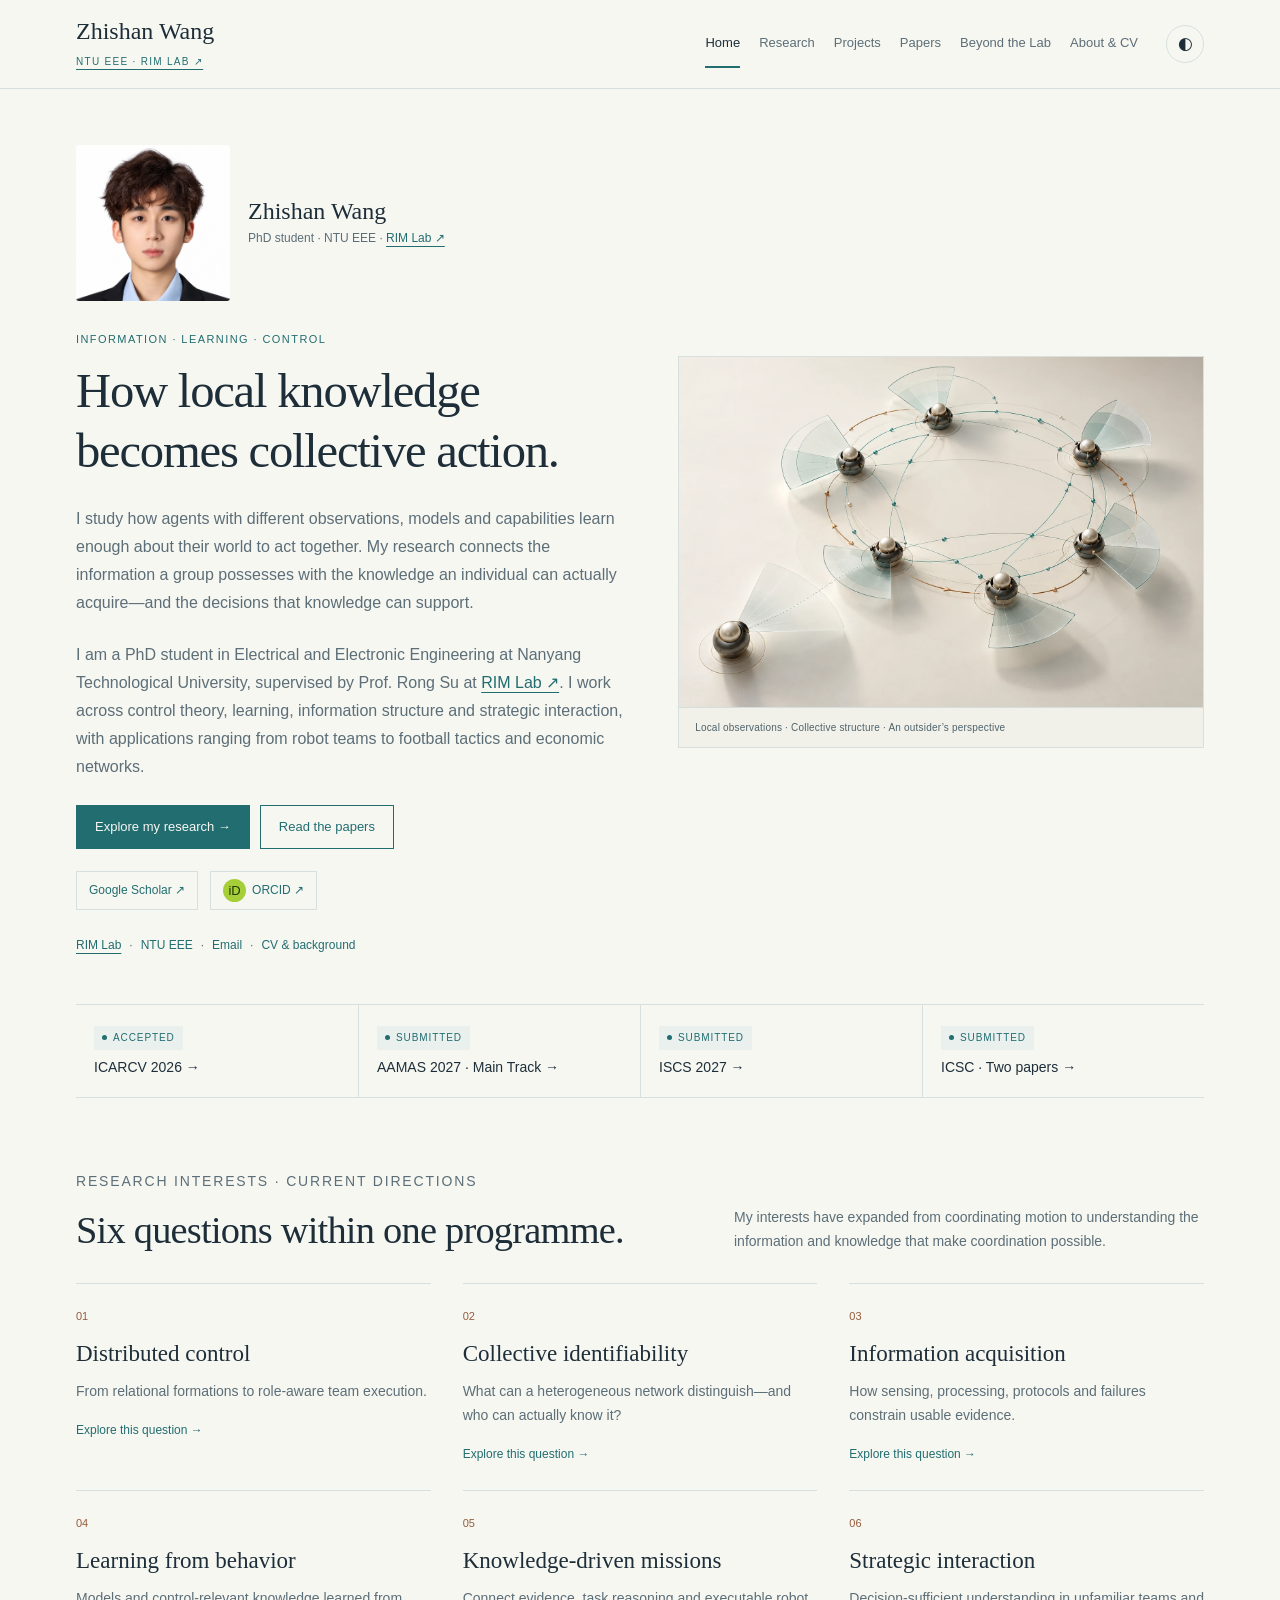
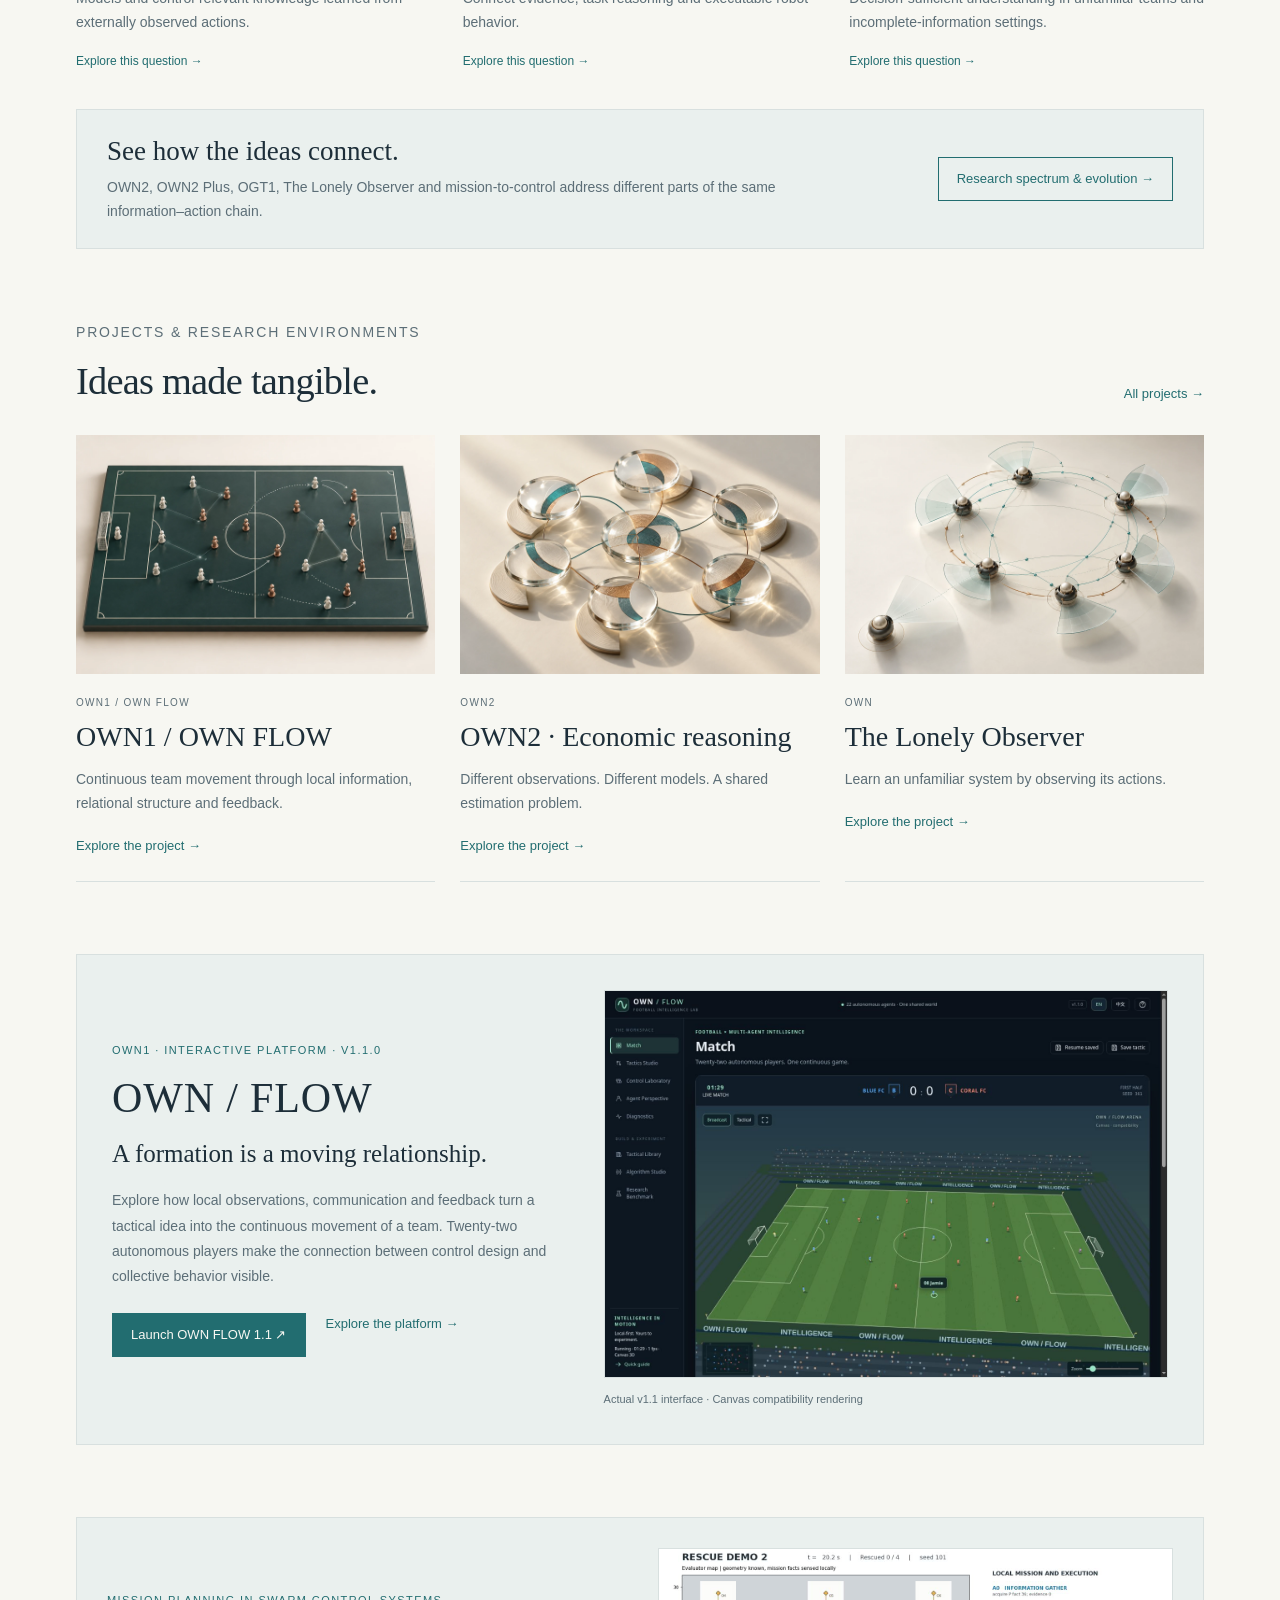
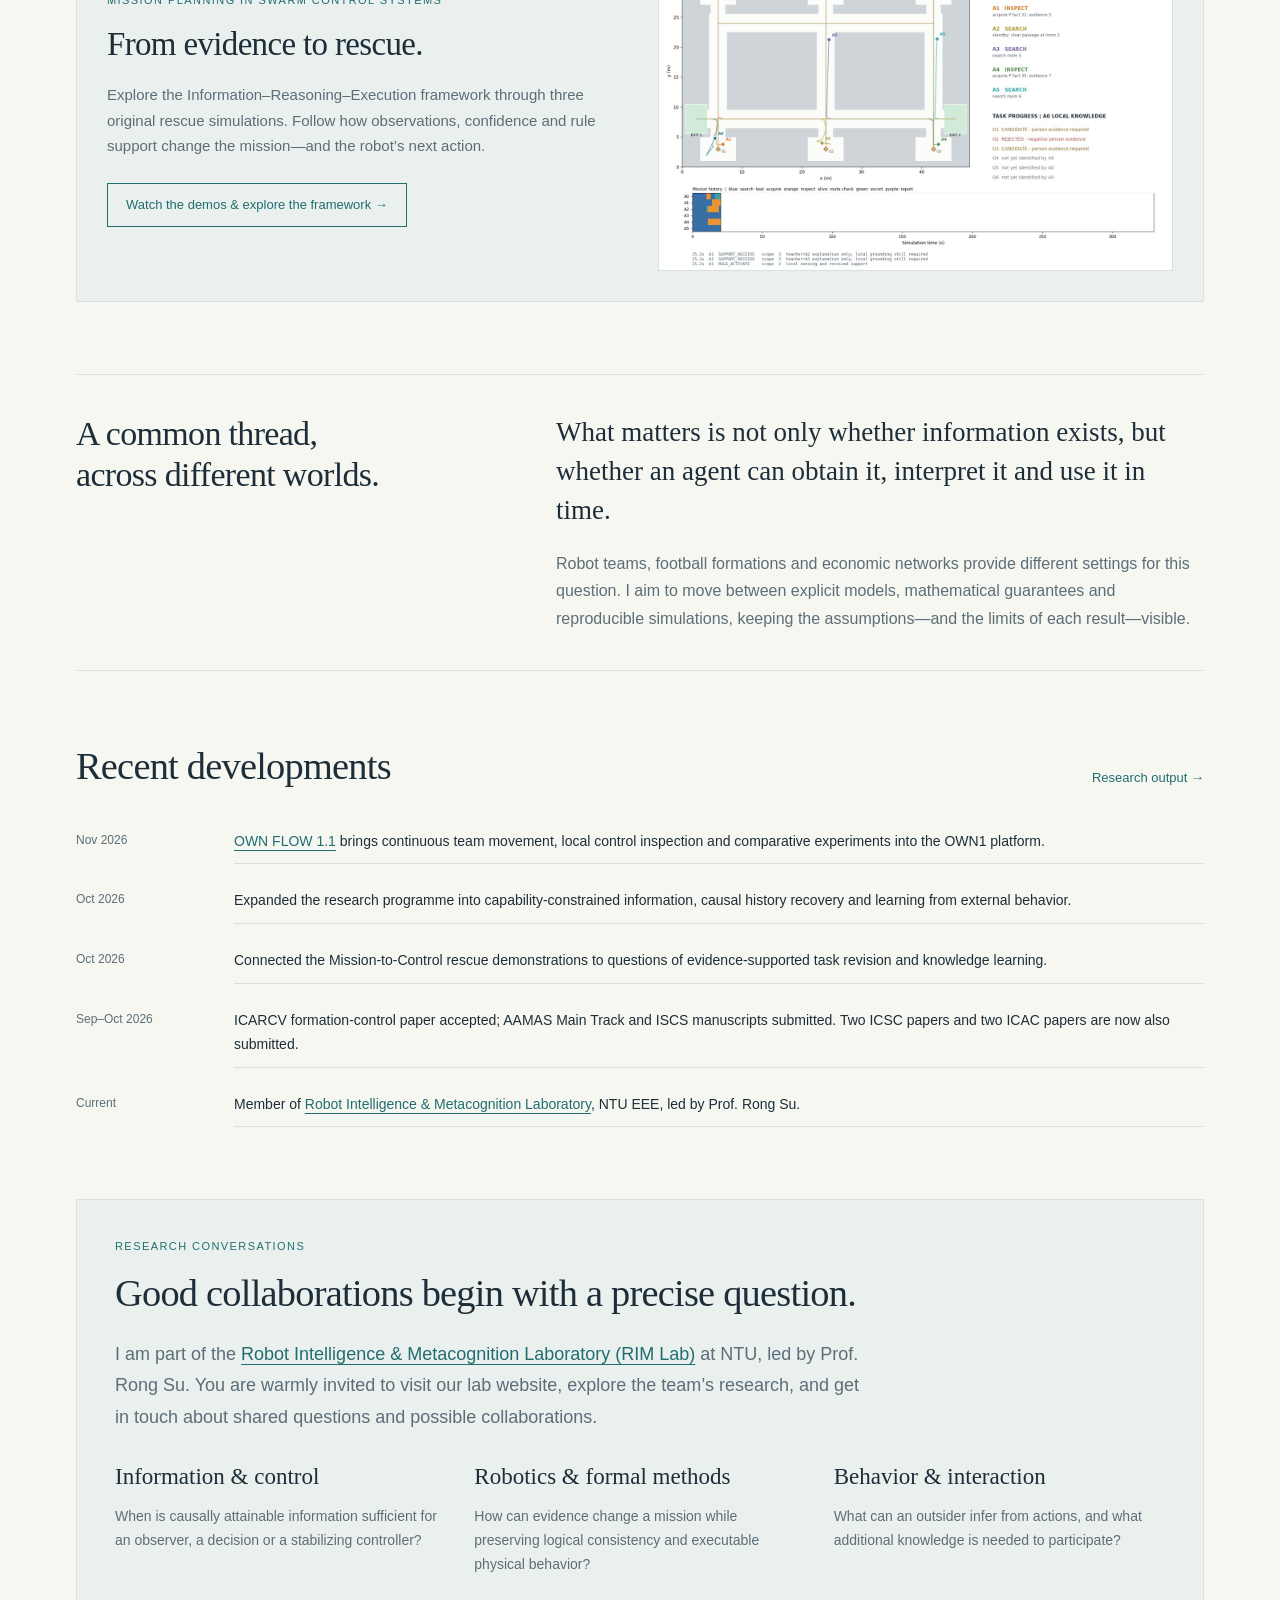
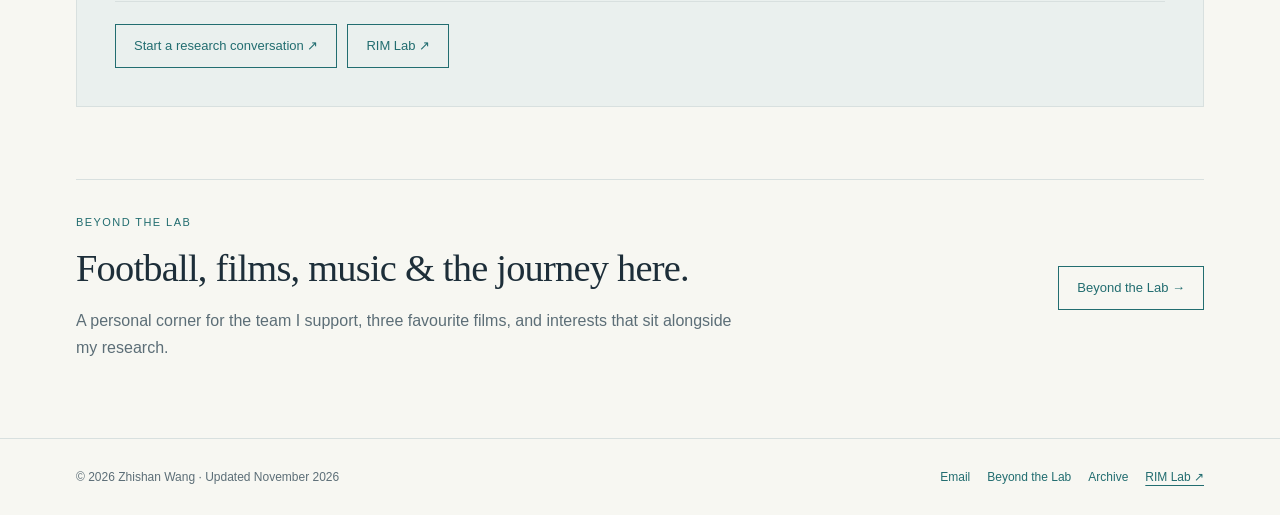
==== commit a762e9ca: "Add files via upload" ====
--- a/index.html
+++ b/index.html
@@ -1,4 +1,4 @@
-<!doctype html><html lang="en"><head><meta charset="utf-8"><meta name="viewport" content="width=device-width,initial-scale=1"><meta name="description" content="Zhishan Wang, PhD student at NTU EEE and RIM Lab. Research on information, learning and control in multi-agent systems: collective identifiability, behavior inference and mission-level autonomy."><meta name="site-release" content="2026-10-27-editorial-v3"><title>Zhishan Wang · Information, Learning &amp; Control</title><script>try{document.documentElement.dataset.theme=localStorage.getItem('zw-theme-v2')||(matchMedia('(prefers-color-scheme:dark)').matches?'dark':'light')}catch(e){document.documentElement.dataset.theme='light'}</script><style>
+<!doctype html><html lang="en"><head><meta charset="utf-8"><meta name="viewport" content="width=device-width,initial-scale=1"><meta name="description" content="Zhishan Wang, PhD student at NTU EEE and RIM Lab. Research on information, learning and control in multi-agent systems: collective identifiability, behavior inference and mission-level autonomy."><meta name="site-release" content="2026-11-01-own-flow-v4"><title>Zhishan Wang · Information, Learning &amp; Control</title><script>try{document.documentElement.dataset.theme=localStorage.getItem('zw-theme-v2')||(matchMedia('(prefers-color-scheme:dark)').matches?'dark':'light')}catch(e){document.documentElement.dataset.theme='light'}</script><style>
     .legacy{--zw-paper:light-dark(#fff,#151b21);--zw-ink:light-dark(#202c38,#e3e9ef);--zw-secondary:light-dark(#53616e,#adb9c5);--zw-line:light-dark(#dce1e6,#35404a);--zw-soft:light-dark(#f5f7f9,#1c252e);--zw-accent:light-dark(#234b70,#a0c7e8);--zw-title:Georgia,'Times New Roman',serif;--zw-gap:32px;background:var(--zw-paper);color:var(--zw-ink);font-family:Arial,Helvetica,sans-serif;font-size:15px;line-height:1.75;min-width:0;padding:0;border-top:4px solid var(--zw-accent);text-align:left}
     .legacy *{box-sizing:border-box}.legacy [hidden]{display:none!important}.legacy a{color:var(--zw-accent);text-decoration:none}.legacy a:hover{text-decoration:underline;text-underline-offset:3px}.legacy button{font:inherit;color:inherit;cursor:pointer}.legacy h1,.legacy h2,.legacy h3,.legacy h4,.legacy p{margin:0}.legacy strong{font-weight:500;color:var(--zw-ink)}
     .legacy .zw-top{display:flex;align-items:center;justify-content:space-between;gap:20px;padding:17px 32px;border-bottom:1px solid var(--zw-line)}.legacy .zw-brand{font-family:var(--zw-title);font-size:20px;color:var(--zw-ink)}.legacy .zw-top-note{font-size:12px;color:var(--zw-secondary);letter-spacing:.025em}.legacy .zw-layout{display:grid;grid-template-columns:210px minmax(0,1fr);gap:40px;padding:34px 32px 40px}
@@ -365,7 +365,16 @@
 .atlas-downloads{display:flex;flex-wrap:wrap;gap:14px 25px;margin:-10px 0 30px;font-size:12px}.atlas-downloads a{text-decoration:underline;text-underline-offset:4px}
 .atlas-back{display:none;border:0;background:none;color:var(--accent);padding:15px 0;text-align:left;font-size:12px;text-decoration:underline;text-underline-offset:4px}[data-spectrum-title]:focus{outline:none}
 @media(max-width:760px){.atlas-back{display:block}}
-</style></head><body><a class="skip" href="#main-content">Skip to content</a><header class="site-header"><div class="shell header-inner"><a class="brand" href="#/home">Zhishan Wang<small>NTU EEE · RIM LAB</small></a><nav class="main-nav" aria-label="Main navigation"><a href="#/home" class="">Home</a><a href="#/research" class="">Research</a><a href="#/projects" class="">Projects</a><a href="#/publications" class="">Papers</a><a href="#/personal" class="">Beyond the Lab</a><a href="#/cv" class="">About &amp; CV</a></nav><button type="button" class="theme-button" aria-label="Switch color theme" title="Switch color theme">◐</button></div></header><main id="main-content" class="shell" tabindex="-1"><section class="view " data-route="home"><div class="home-hero"><div class="home-copy"><div class="identity"><img src="assets/v2/zhishan-wang-portrait.webp" alt="Portrait of Zhishan Wang" width="721" height="729" fetchpriority="high" decoding="async"><div><strong>Zhishan Wang</strong><span>PhD student · NTU EEE · RIM Lab</span></div></div><p class="eyebrow">Information · Learning · Control</p><h1>How local knowledge becomes collective action.</h1><p class="intro">I study how agents with different observations, models and capabilities learn enough about their world to act together. My research connects the information a group possesses with the knowledge an individual can actually acquire—and the decisions that knowledge can support.</p><p class="intro">I am a PhD student in Electrical and Electronic Engineering at Nanyang Technological University, supervised by Prof. Rong Su at RIM Lab. I work across control theory, learning, information structure and strategic interaction, with applications ranging from robot teams to football tactics and economic networks.</p><div class="actions"><a class="button primary" href="#/research">Explore my research →</a><a class="button" href="#/publications">Read the papers</a></div><div class="scholar-links"><a href="https://scholar.google.com/citations?hl=zh-CN&amp;authuser=1&amp;user=fq8LDlUAAAAJ" target="_blank" rel="noopener noreferrer">Google Scholar ↗</a><a href="https://orcid.org/0009-0002-4649-1311" target="_blank" rel="noopener noreferrer"><span class="orcid-mark">iD</span> ORCID ↗</a></div><div class="affiliations"><a href="https://rimlab.tech/" target="_blank" rel="noopener noreferrer">RIM Lab</a><span>·</span><a href="https://www.ntu.edu.sg/eee" target="_blank" rel="noopener noreferrer">NTU EEE</a><span>·</span><a href="mailto:ZWANG103@e.ntu.edu.sg">Email</a><span>·</span><a href="#/cv">CV &amp; background</a></div></div><figure class="hero-art"><img src="assets/v2/hero.webp" alt="Concept illustration of local observations, a connected collective and an external observer" width="1536" height="1024" fetchpriority="high" decoding="async"><figcaption>Local observations · Collective structure · An outsider’s perspective</figcaption></figure></div><div class="publication-strip" aria-label="Recent research outputs"><a href="#/publications/icarcv-2026"><span class="status accepted">Accepted</span> <b>ICARCV 2026 →</b></a><a href="#/publications/aamas-2027"><span class="status submitted">Submitted</span> <b>AAMAS 2027 · Main Track →</b></a><a href="#/publications/iscs-2027"><span class="status submitted">Submitted</span> <b>ISCS 2027 →</b></a><a href="#/publications/private-cognition"><span class="status submitted">Submitted</span> <b>ICSC · Two papers →</b></a></div><section class="section"><div class="section-head"><div><p class="eyebrow">Research interests · Current directions</p><h2>Six questions within one programme.</h2></div><p>My interests have expanded from coordinating motion to understanding the information and knowledge that make coordination possible.</p></div><div class="interest-grid"><a class="interest" href="#/research/autonomy"><span class="number">01</span><h3>Distributed control</h3><p>From relational formations to role-aware team execution.</p><small>Explore this question →</small></a><a class="interest" href="#/research/collective-identifiability"><span class="number">02</span><h3>Collective identifiability</h3><p>What can a heterogeneous network distinguish—and who can actually know it?</p><small>Explore this question →</small></a><a class="interest" href="#/research/information-foundations"><span class="number">03</span><h3>Information acquisition</h3><p>How sensing, processing, protocols and failures constrain usable evidence.</p><small>Explore this question →</small></a><a class="interest" href="#/research/lonely-observer"><span class="number">04</span><h3>Learning from behavior</h3><p>Models and control-relevant knowledge learned from externally observed actions.</p><small>Explore this question →</small></a><a class="interest" href="#/research/mission-planning"><span class="number">05</span><h3>Knowledge-driven missions</h3><p>Connect evidence, task reasoning and executable robot behavior.</p><small>Explore this question →</small></a><a class="interest" href="#/research/lonely-observer"><span class="number">06</span><h3>Strategic interaction</h3><p>Decision-sufficient understanding in unfamiliar teams and incomplete-information settings.</p><small>Explore this question →</small></a></div><div class="spectrum-teaser"><div><h3>See how the ideas connect.</h3><p>OWN2, OWN2 Plus, OGT1, The Lonely Observer and mission-to-control address different parts of the same information–action chain.</p></div><a class="button" href="#/research/evolution">Research spectrum &amp; evolution →</a></div></section><section class="section"><div class="section-head"><div><p class="eyebrow">Projects &amp; research environments</p><h2>Ideas made tangible.</h2></div><a class="text-link" href="#/projects">All projects →</a></div><div class="project-grid"><article class="project-card"><a href="#/research/football"><img src="assets/v2/football.webp" alt="OWN Tactic · football &amp; coordination — conceptual illustration" width="1536" height="1024" loading="lazy" decoding="async"><div><p class="eyebrow">OWN TACTIC</p><h3>OWN Tactic</h3><p>A tactical idea becomes a question about relationships, information and control.</p><span class="text-link">Explore the project →</span></div></a></article><article class="project-card"><a href="#/research/economics"><img src="assets/v2/cognition.webp" alt="OWN2 · collective cognition — conceptual illustration" width="1536" height="1024" loading="lazy" decoding="async"><div><p class="eyebrow">OWN2</p><h3>OWN2 · Economic reasoning</h3><p>Different observations. Different models. A shared estimation problem.</p><span class="text-link">Explore the project →</span></div></a></article><article class="project-card"><a href="#/research/lonely-observer"><img src="assets/v2/hero.webp" alt="OWN · an outsider’s perspective — conceptual illustration" width="1536" height="1024" loading="lazy" decoding="async"><div><p class="eyebrow">OWN</p><h3>The Lonely Observer</h3><p>Learn an unfamiliar system by observing its actions.</p><span class="text-link">Explore the project →</span></div></a></article></div></section><section class="section rescue-teaser"><div><p class="eyebrow">Mission Planning in Swarm Control Systems</p><h2>From evidence to rescue.</h2><p>Explore the Information–Reasoning–Execution framework through three original rescue simulations. Follow how observations, confidence and rule support change the mission—and the robot’s next action.</p><div class="actions"><a href="#/research/rescue" class="button">Watch the demos &amp; explore the framework →</a></div></div><a href="#/research/rescue"><img src="assets/v3/rescue-demo2-poster.jpg" alt="Preview of the original multi-robot Rescue Demo 2 simulation" width="1280" height="800" loading="lazy" decoding="async"></a></section><section class="section research-statement"><h2>A common thread,<br>across different worlds.</h2><div><p class="quote">What matters is not only whether information exists, but whether an agent can obtain it, interpret it and use it in time.</p><p>Robot teams, football formations and economic networks provide different settings for this question. I aim to move between explicit models, mathematical guarantees and reproducible simulations, keeping the assumptions—and the limits of each result—visible.</p></div></section><section class="section"><div class="section-head"><h2>Recent developments</h2><a class="text-link" href="#/publications">Research output →</a></div><dl class="milestones"><dt>Oct 2026</dt><dd>Expanded the research programme into capability-constrained information, causal history recovery and learning from external behavior.</dd><dt>Oct 2026</dt><dd>Connected the Mission-to-Control rescue demonstrations to questions of evidence-supported task revision and knowledge learning.</dd><dt>Sep–Oct 2026</dt><dd>ICARCV formation-control paper accepted; AAMAS Main Track and ISCS manuscripts submitted. Two ICSC papers and two ICAC papers are now also submitted.</dd><dt>Current</dt><dd>Member of <a href="https://rimlab.tech/people" target="_blank" rel="noopener noreferrer">Robot Intelligence &amp; Metacognition Laboratory</a>, NTU EEE, led by Prof. Rong Su.</dd></dl></section><section class="section collaboration"><p class="eyebrow">Research conversations</p><h2>Good collaborations begin with a precise question.</h2><p class="intro">I am part of the <a href="https://rimlab.tech/" target="_blank" rel="noopener noreferrer">Robot Intelligence &amp; Metacognition Laboratory (RIM Lab)</a> at NTU, led by Prof. Rong Su. You are warmly invited to visit our lab website, explore the team’s research, and get in touch about shared questions and possible collaborations.</p><div class="collaboration-grid"><article><h3>Information &amp; control</h3><p>When is causally attainable information sufficient for an observer, a decision or a stabilizing controller?</p></article><article><h3>Robotics &amp; formal methods</h3><p>How can evidence change a mission while preserving logical consistency and executable physical behavior?</p></article><article><h3>Behavior &amp; interaction</h3><p>What can an outsider infer from actions, and what additional knowledge is needed to participate?</p></article></div><div class="actions"><a class="button" href="mailto:ZWANG103@e.ntu.edu.sg?subject=Research%20conversation">Start a research conversation ↗</a><a class="button" href="https://rimlab.tech/" target="_blank" rel="noopener noreferrer">RIM Lab ↗</a></div></section><section class="section beyond-teaser"><div><p class="eyebrow">Beyond the Lab</p><h2>Football, films, music &amp; the journey here.</h2><p>A personal corner for the team I support, three favourite films, and interests that sit alongside my research.</p></div><a class="button" href="#/personal">Beyond the Lab →</a></section></section><section class="view " data-route="research" hidden><header class="page-header"><p class="eyebrow">Research programme</p><h1>Information, understanding and action.</h1><p class="intro">My work asks how agents with different observations, models and capabilities can build enough knowledge to make a justified decision. The central challenge is to connect what is available in principle to what is attainable locally—and useful in closed loop.</p></header><div class="lead-quote">A connected group may possess enough evidence collectively, yet still lack a feasible way to turn that evidence into action.</div><section class="section"><div class="section-head"><h2>Research spectrum</h2><a class="text-link" href="#/research/evolution">View the intellectual trajectory →</a></div><div class="spectrum atlas" data-spectrum><div class="atlas-heading"><p class="eyebrow">One programme · Ten connected threads</p><h2>From partial evidence to purposeful action.</h2><p>What can a heterogeneous agent know, what remains ambiguous, and which understanding is sufficient to act?</p></div><div class="atlas-downloads"><a href="assets/v3/research-atlas.svg" target="_blank" rel="noopener noreferrer">Open the full research atlas ↗</a><a href="assets/v3/research-atlas.png" download>Download high-resolution overview ↓</a></div><div class="spectrum-board"><svg class="spectrum-edges" aria-hidden="true"></svg><div class="spectrum-columns"><div class="spectrum-column atlas-lane-01"><div class="atlas-lane-head"><span>01</span><h3>Information &amp; knowledge</h3><p>What can an agent know?</p></div><button type="button" data-spectrum-node="economics" aria-pressed="false"><span class="atlas-status">Submitted studies</span><strong>OWN2</strong><span class="atlas-subtitle">Private cognition · collective estimation</span><span class="atlas-branches"><span>Partial signals &amp; private models</span><span>Confidence-aware consultation</span><span>Interpret · use · forward</span></span></button><button type="button" data-spectrum-node="information-foundations" aria-pressed="true"><span class="atlas-status">Theory in development</span><strong>OWN2 Plus</strong><span class="atlas-subtitle">Capabilities · evidence · resilience</span><span class="atlas-branches"><span>Executable information formation</span><span>Collective state identifiability</span><span>Failure-resilient acquisition</span></span></button><button type="button" data-spectrum-node="collective-identifiability" aria-pressed="false"><span class="atlas-status">Theory in development</span><strong>OGT1</strong><span class="atlas-subtitle">Structural distinction · causal access</span><span class="atlas-branches"><span>Collective history identifiability</span><span>Two-way communication protocols</span><span>Observers &amp; stabilizability</span></span></button></div><div class="spectrum-column atlas-lane-02"><div class="atlas-lane-head"><span>02</span><h3>Inference &amp; interaction</h3><p>What can behavior reveal?</p></div><button type="button" data-spectrum-node="behavior-inference" aria-pressed="false"><span class="atlas-status">ISCS · Submitted</span><strong>Behavior as information</strong><span class="atlas-subtitle">Hidden state · decision relevance</span><span class="atlas-branches"><span>Observe neighboring actions</span><span>Infer complementary information</span><span>Evaluate closed-loop value</span></span></button><button type="button" data-spectrum-node="lonely-observer" aria-pressed="false"><span class="atlas-status">Theory in development</span><strong>The Lonely Observer</strong><span class="atlas-subtitle">Learn · distinguish · participate</span><span class="atlas-branches"><span>Control value of observed actions</span><span>Finite-window identifiability</span><span>Action-sensing &amp; reliability</span></span></button><button type="button" data-spectrum-node="strategic-participation" aria-pressed="false"><span class="atlas-status">Exploratory branch</span><strong>Strategic participation</strong><span class="atlas-subtitle">Information · incentives · intervention</span><span class="atlas-branches"><span>Learning while taking action</span><span>Probing costs &amp; strategic response</span><span>Passive prediction vs intervention</span></span></button></div><div class="spectrum-column atlas-lane-03"><div class="atlas-lane-head"><span>03</span><h3>Coordination &amp; execution</h3><p>When can knowledge become action?</p></div><button type="button" data-spectrum-node="football" aria-pressed="false"><span class="atlas-status">ICARCV · Accepted</span><strong>OWN Tactic</strong><span class="atlas-subtitle">Relational formation · team behavior</span><span class="atlas-branches"><span>Task-conditioned formation</span><span>Two-team tactical interaction</span><span>Behavior-informed coordination</span></span></button><button type="button" data-spectrum-node="autonomy" aria-pressed="false"><span class="atlas-status">ICSC · Submitted</span><strong>Team racing</strong><span class="atlas-subtitle">Shared strategy · differentiated roles</span><span class="atlas-branches"><span>Translate strategy into references</span><span>Preserve functional role differences</span><span>Planning &amp; closed-loop control</span></span></button><button type="button" data-spectrum-node="mission-planning" aria-pressed="false"><span class="atlas-status">Demonstration programme</span><strong>Mission-to-Control</strong><span class="atlas-subtitle">Evidence · rules · executable missions</span><span class="atlas-branches"><span>Source-aware observations</span><span>Evidence-supported rule activation</span><span>Mission transitions &amp; feedback</span></span></button><button type="button" data-spectrum-node="rescue" aria-pressed="false"><span class="atlas-status">Three simulation demos</span><strong>Search &amp; rescue</strong><span class="atlas-subtitle">Activate · cooperate · acquire</span><span class="atlas-branches"><span>Demo 0 · activate and reuse rules</span><span>Demo 1 · cooperate and evacuate</span><span>Demo 2 · acquire missing evidence</span></span></button></div></div></div><p class="spectrum-legend">Select a thread to explore its question, approach and current work. Highlighted links describe intellectual connections, not proven dependencies or publication order. A branch can contain both completed studies and open questions.</p><div class="spectrum-insight" aria-live="polite"><div><p class="eyebrow">Selected research thread</p><h3 data-spectrum-title tabindex="-1">OWN2 Plus</h3><p class="atlas-selected-status" data-spectrum-status>Theory in development</p><a data-spectrum-link href="#/research/information-foundations">Explore this research →</a><button type="button" class="atlas-back" data-spectrum-back>↑ Back to research map</button></div><div class="atlas-detail"><h4>Research question</h4><p data-spectrum-description>OWN2 begins with partially informed estimators. OWN2 Plus asks the more fundamental question: which state distinctions can become available at all when sensing, local processing, communication, time and failure dependencies are constrained?</p><h4>Approach</h4><p data-spectrum-method>Describe the evidence that heterogeneous agents can generate through permitted operations and feasible protocols. Determine which hidden states remain observationally indistinguishable after the available evidence is combined. Choose capabilities and repeated measurements under finite resources and shared physical failure dependencies.</p><h4>Current work</h4><p data-spectrum-progress>The program now separates two connected theory strands. One studies capability-constrained collective identifiability, same-episode information fusion and structural erasure resilience. The other studies failure-resilient information acquisition, robust coverage, finite-budget minimax risk and joint capability installation.</p><details><summary>Scope &amp; limits</summary><p data-spectrum-boundary>Identifiability of a hidden state is distinct from identifying the communication graph itself. A rank condition must refer to information that is actually executable; an asymptotic error exponent is not the same objective as finite-budget error probability.</p></details><div data-spectrum-papers class="atlas-paper-links"></div><div class="spectrum-connections" data-spectrum-connections></div></div></div></div></section><section class="section"><div class="section-head"><h2>Current research interests</h2><p>Control, information theory and game-theoretic models provide complementary ways to study the same system.</p></div><div class="interest-grid"><a class="interest" href="#/research/autonomy"><span class="number">01</span><h3>Distributed control</h3><p>From relational formations to role-aware team execution.</p><small>Explore this question →</small></a><a class="interest" href="#/research/collective-identifiability"><span class="number">02</span><h3>Collective identifiability</h3><p>What can a heterogeneous network distinguish—and who can actually know it?</p><small>Explore this question →</small></a><a class="interest" href="#/research/information-foundations"><span class="number">03</span><h3>Information acquisition</h3><p>How sensing, processing, protocols and failures constrain usable evidence.</p><small>Explore this question →</small></a><a class="interest" href="#/research/lonely-observer"><span class="number">04</span><h3>Learning from behavior</h3><p>Models and control-relevant knowledge learned from externally observed actions.</p><small>Explore this question →</small></a><a class="interest" href="#/research/mission-planning"><span class="number">05</span><h3>Knowledge-driven missions</h3><p>Connect evidence, task reasoning and executable robot behavior.</p><small>Explore this question →</small></a><a class="interest" href="#/research/lonely-observer"><span class="number">06</span><h3>Strategic interaction</h3><p>Decision-sufficient understanding in unfamiliar teams and incomplete-information settings.</p><small>Explore this question →</small></a></div></section><section class="section collaboration"><p class="eyebrow">Research conversations</p><h2>Good collaborations begin with a precise question.</h2><p class="intro">I am part of the <a href="https://rimlab.tech/" target="_blank" rel="noopener noreferrer">Robot Intelligence &amp; Metacognition Laboratory (RIM Lab)</a> at NTU, led by Prof. Rong Su. You are warmly invited to visit our lab website, explore the team’s research, and get in touch about shared questions and possible collaborations.</p><div class="collaboration-grid"><article><h3>Information &amp; control</h3><p>When is causally attainable information sufficient for an observer, a decision or a stabilizing controller?</p></article><article><h3>Robotics &amp; formal methods</h3><p>How can evidence change a mission while preserving logical consistency and executable physical behavior?</p></article><article><h3>Behavior &amp; interaction</h3><p>What can an outsider infer from actions, and what additional knowledge is needed to participate?</p></article></div><div class="actions"><a class="button" href="mailto:ZWANG103@e.ntu.edu.sg?subject=Research%20conversation">Start a research conversation ↗</a><a class="button" href="https://rimlab.tech/" target="_blank" rel="noopener noreferrer">RIM Lab ↗</a></div></section></section><section class="view " data-route="research/evolution" hidden><a href="#/research" class="breadcrumb">← Research overview</a><header class="page-header"><p class="eyebrow">Research spectrum &amp; intellectual trajectory</p><h1>From feedback to collective understanding.</h1><p class="intro">The programme has grown through applications, but its organizing question has become increasingly structural: what can agents learn about their world, and what does that understanding enable?</p></header><div class="spectrum atlas" data-spectrum><div class="atlas-heading"><p class="eyebrow">One programme · Ten connected threads</p><h2>From partial evidence to purposeful action.</h2><p>What can a heterogeneous agent know, what remains ambiguous, and which understanding is sufficient to act?</p></div><div class="atlas-downloads"><a href="assets/v3/research-atlas.svg" target="_blank" rel="noopener noreferrer">Open the full research atlas ↗</a><a href="assets/v3/research-atlas.png" download>Download high-resolution overview ↓</a></div><div class="spectrum-board"><svg class="spectrum-edges" aria-hidden="true"></svg><div class="spectrum-columns"><div class="spectrum-column atlas-lane-01"><div class="atlas-lane-head"><span>01</span><h3>Information &amp; knowledge</h3><p>What can an agent know?</p></div><button type="button" data-spectrum-node="economics" aria-pressed="false"><span class="atlas-status">Submitted studies</span><strong>OWN2</strong><span class="atlas-subtitle">Private cognition · collective estimation</span><span class="atlas-branches"><span>Partial signals &amp; private models</span><span>Confidence-aware consultation</span><span>Interpret · use · forward</span></span></button><button type="button" data-spectrum-node="information-foundations" aria-pressed="true"><span class="atlas-status">Theory in development</span><strong>OWN2 Plus</strong><span class="atlas-subtitle">Capabilities · evidence · resilience</span><span class="atlas-branches"><span>Executable information formation</span><span>Collective state identifiability</span><span>Failure-resilient acquisition</span></span></button><button type="button" data-spectrum-node="collective-identifiability" aria-pressed="false"><span class="atlas-status">Theory in development</span><strong>OGT1</strong><span class="atlas-subtitle">Structural distinction · causal access</span><span class="atlas-branches"><span>Collective history identifiability</span><span>Two-way communication protocols</span><span>Observers &amp; stabilizability</span></span></button></div><div class="spectrum-column atlas-lane-02"><div class="atlas-lane-head"><span>02</span><h3>Inference &amp; interaction</h3><p>What can behavior reveal?</p></div><button type="button" data-spectrum-node="behavior-inference" aria-pressed="false"><span class="atlas-status">ISCS · Submitted</span><strong>Behavior as information</strong><span class="atlas-subtitle">Hidden state · decision relevance</span><span class="atlas-branches"><span>Observe neighboring actions</span><span>Infer complementary information</span><span>Evaluate closed-loop value</span></span></button><button type="button" data-spectrum-node="lonely-observer" aria-pressed="false"><span class="atlas-status">Theory in development</span><strong>The Lonely Observer</strong><span class="atlas-subtitle">Learn · distinguish · participate</span><span class="atlas-branches"><span>Control value of observed actions</span><span>Finite-window identifiability</span><span>Action-sensing &amp; reliability</span></span></button><button type="button" data-spectrum-node="strategic-participation" aria-pressed="false"><span class="atlas-status">Exploratory branch</span><strong>Strategic participation</strong><span class="atlas-subtitle">Information · incentives · intervention</span><span class="atlas-branches"><span>Learning while taking action</span><span>Probing costs &amp; strategic response</span><span>Passive prediction vs intervention</span></span></button></div><div class="spectrum-column atlas-lane-03"><div class="atlas-lane-head"><span>03</span><h3>Coordination &amp; execution</h3><p>When can knowledge become action?</p></div><button type="button" data-spectrum-node="football" aria-pressed="false"><span class="atlas-status">ICARCV · Accepted</span><strong>OWN Tactic</strong><span class="atlas-subtitle">Relational formation · team behavior</span><span class="atlas-branches"><span>Task-conditioned formation</span><span>Two-team tactical interaction</span><span>Behavior-informed coordination</span></span></button><button type="button" data-spectrum-node="autonomy" aria-pressed="false"><span class="atlas-status">ICSC · Submitted</span><strong>Team racing</strong><span class="atlas-subtitle">Shared strategy · differentiated roles</span><span class="atlas-branches"><span>Translate strategy into references</span><span>Preserve functional role differences</span><span>Planning &amp; closed-loop control</span></span></button><button type="button" data-spectrum-node="mission-planning" aria-pressed="false"><span class="atlas-status">Demonstration programme</span><strong>Mission-to-Control</strong><span class="atlas-subtitle">Evidence · rules · executable missions</span><span class="atlas-branches"><span>Source-aware observations</span><span>Evidence-supported rule activation</span><span>Mission transitions &amp; feedback</span></span></button><button type="button" data-spectrum-node="rescue" aria-pressed="false"><span class="atlas-status">Three simulation demos</span><strong>Search &amp; rescue</strong><span class="atlas-subtitle">Activate · cooperate · acquire</span><span class="atlas-branches"><span>Demo 0 · activate and reuse rules</span><span>Demo 1 · cooperate and evacuate</span><span>Demo 2 · acquire missing evidence</span></span></button></div></div></div><p class="spectrum-legend">Select a thread to explore its question, approach and current work. Highlighted links describe intellectual connections, not proven dependencies or publication order. A branch can contain both completed studies and open questions.</p><div class="spectrum-insight" aria-live="polite"><div><p class="eyebrow">Selected research thread</p><h3 data-spectrum-title tabindex="-1">OWN2 Plus</h3><p class="atlas-selected-status" data-spectrum-status>Theory in development</p><a data-spectrum-link href="#/research/information-foundations">Explore this research →</a><button type="button" class="atlas-back" data-spectrum-back>↑ Back to research map</button></div><div class="atlas-detail"><h4>Research question</h4><p data-spectrum-description>OWN2 begins with partially informed estimators. OWN2 Plus asks the more fundamental question: which state distinctions can become available at all when sensing, local processing, communication, time and failure dependencies are constrained?</p><h4>Approach</h4><p data-spectrum-method>Describe the evidence that heterogeneous agents can generate through permitted operations and feasible protocols. Determine which hidden states remain observationally indistinguishable after the available evidence is combined. Choose capabilities and repeated measurements under finite resources and shared physical failure dependencies.</p><h4>Current work</h4><p data-spectrum-progress>The program now separates two connected theory strands. One studies capability-constrained collective identifiability, same-episode information fusion and structural erasure resilience. The other studies failure-resilient information acquisition, robust coverage, finite-budget minimax risk and joint capability installation.</p><details><summary>Scope &amp; limits</summary><p data-spectrum-boundary>Identifiability of a hidden state is distinct from identifying the communication graph itself. A rank condition must refer to information that is actually executable; an asymptotic error exponent is not the same objective as finite-budget error probability.</p></details><div data-spectrum-papers class="atlas-paper-links"></div><div class="spectrum-connections" data-spectrum-connections></div></div></div></div><section class="section"><h2>How the research developed</h2><div class="timeline"><article><time>2021–2023 · Dalian Maritime</time><h3>Feedback &amp; systems</h3><p>Foundations in control, automation and mathematical modeling.</p></article><article><time>2023–2026 · Purdue</time><h3>Models into engineering</h3><p>Digital systems, sensing, vehicle control and autonomous racing.</p></article><article><time>2026 · Collective behavior</time><h3>From one agent to a team</h3><p>Relational formations, football tactics and networked economic estimation.</p></article><article><time>2026–present · NTU</time><h3>Knowledge into action</h3><p>Information capabilities, causal attainability, action-based learning and mission-level autonomy.</p></article></div></section><section class="section research-statement"><h2>What changed this month</h2><div><p>The information layer has become a research subject in its own right: OWN2 Plus studies executable evidence, and OGT1 separates collective distinguishability from causal attainability.</p><p>The Lonely Observer adds an external perspective—learning and acting without access to the group’s internal model. Mission-to-Control then asks how evidence should revise tasks and physical execution.</p></div></section></section><section class="view " data-route="projects" hidden><header class="page-header"><p class="eyebrow">Projects · OWN &amp; related research</p><h1>Different settings. Shared questions.</h1><p class="intro">These projects connect concrete systems to general questions of information, learning and control. Interactive platforms, submitted results and developing theory are described at their respective stages.</p></header><article class="project-row"><div class="project-row-art"><img src="assets/v2/football.webp" alt="OWN Tactic · football &amp; coordination conceptual illustration" width="1536" height="1024" loading="lazy" decoding="async"></div><div><p class="eyebrow">OWN TACTIC</p><h2>Football as a laboratory for collective behavior</h2><p class="intro">Football makes a difficult multi-agent question tangible: how can individually acting players maintain a useful collective structure while responding to a changing task?</p><span class="status manuscript">Interactive research platform</span><div class="actions"><a href="#/research/football" class="button">Explore the research →</a></div></div></article><article class="project-row"><div class="project-row-art"><img src="assets/v2/cognition.webp" alt="OWN2 · collective cognition conceptual illustration" width="1536" height="1024" loading="lazy" decoding="async"></div><div><p class="eyebrow">OWN2</p><h2>From private cognition to collective estimation</h2><p class="intro">Each agent sees only part of the world and reasons with an imperfect private model. OWN2 asks how interaction can improve what the agents understand without assuming a central observer who already knows everything.</p><span class="status manuscript">Interactive research platform</span><div class="actions"><a href="#/research/economics" class="button">Explore the research →</a></div></div></article><article class="project-row"><div class="project-row-art"><img src="assets/v2/capability.webp" alt="OWN2 Plus · information foundations conceptual illustration" width="1536" height="1024" loading="lazy" decoding="async"></div><div><p class="eyebrow">OWN2 PLUS</p><h2>Information Formation, Identifiability &amp; Resilience</h2><p class="intro">A connected network does not automatically possess the information needed for its task. What can its agents actually produce, combine and deliver?</p><span class="status manuscript">Active theory & research</span><div class="actions"><a href="#/research/information-foundations" class="button">Explore the research →</a></div></div></article><article class="project-row"><div class="project-row-art"><img src="assets/v2/history.webp" alt="OGT1 · collective history recovery conceptual illustration" width="1536" height="1024" loading="lazy" decoding="async"></div><div><p class="eyebrow">OGT1</p><h2>Collective History Identifiability &amp; Causal Attainability</h2><p class="intro">A team may collectively hold enough evidence to distinguish two histories, yet no individual may be able to obtain that evidence in time.</p><span class="status manuscript">Active theory & research</span><div class="actions"><a href="#/research/collective-identifiability" class="button">Explore the research →</a></div></div></article><article class="project-row"><div class="project-row-art"><img src="assets/v2/hero.webp" alt="OWN · an outsider’s perspective conceptual illustration" width="1536" height="1024" loading="lazy" decoding="async"></div><div><p class="eyebrow">OWN</p><h2>The Lonely Observer</h2><p class="intro">What can an outsider understand about an unfamiliar multi-agent system by observing what its members do?</p><span class="status manuscript">Active theory & research</span><div class="actions"><a href="#/research/lonely-observer" class="button">Explore the research →</a></div></div></article><article class="project-row"><div class="project-row-art"><img src="assets/v2/mission.webp" alt="Mission planning &amp; control conceptual illustration" width="1536" height="1024" loading="lazy" decoding="async"></div><div><p class="eyebrow">MISSION–CONTROL</p><h2>Mission Planning in Swarm Control Systems</h2><p class="intro">How can new evidence change what a robot should do next, and how can that decision remain connected to executable physical behavior?</p><span class="status manuscript">Research framework & rescue demonstrations</span><div class="actions"><a href="#/research/mission-planning" class="button">Explore the research →</a></div></div></article><section class="section rescue-teaser"><div><p class="eyebrow">Mission Planning in Swarm Control Systems</p><h2>From evidence to rescue.</h2><p>Explore the Information–Reasoning–Execution framework through three original rescue simulations. Follow how observations, confidence and rule support change the mission—and the robot’s next action.</p><div class="actions"><a href="#/research/rescue" class="button">Watch the demos &amp; explore the framework →</a></div></div><a href="#/research/rescue"><img src="assets/v3/rescue-demo2-poster.jpg" alt="Preview of the original multi-robot Rescue Demo 2 simulation" width="1280" height="800" loading="lazy" decoding="async"></a></section><div class="spectrum-teaser"><div><h3>Engineering foundations</h3><p>Autonomous racing, sensing and digital-system projects at Purdue remain part of the research trajectory.</p></div><a href="#/past" class="button">Past engineering projects →</a></div></section><section class="view " data-route="research/mission-planning" hidden><a href="#/projects" class="breadcrumb">← Projects &amp; research</a><header class="page-header"><p class="eyebrow">MISSION–CONTROL · Robotics · knowledge &amp; execution</p><h1>Mission Planning in Swarm Control Systems</h1></header><p class="lead-quote">Information, reasoning and execution inside each agent.</p><div class="article-top"><div><p class="intro">How can new evidence change what a robot should do next, and how can that decision remain connected to executable physical behavior?</p><p>A controller can track a reference without knowing whether that reference still serves the mission. This project asks how local observations and shared evidence can change rule support, available mission transitions and task choices, while keeping every decision connected to executable motion.</p><div class="actions"><a href="#/research/rescue" class="button">Rescue framework &amp; three demos ↗</a></div></div><figure><img src="assets/v2/mission.webp" alt="Mission planning &amp; control conceptual illustration" width="1536" height="1024" loading="lazy" decoding="async"><figcaption>Concept illustration · MISSION–CONTROL</figcaption></figure></div><div class="article-body"><section class="article-section"><p class="eyebrow">Core ideas</p><h2>How the research is organized</h2><div class="principles"><article><span class="number">01</span><h3>Information</h3><p>Collect local measurements, messages and observable teammate behavior with their source, time and object scope.</p></article><article><span class="number">02</span><h3>Task / reasoning</h3><p>Check rule support, identify missing prerequisites and choose a justified task and mission transition.</p></article><article><span class="number">03</span><h3>Execution / control</h3><p>Generate a reference, plan motion and enforce physical constraints; the resulting action changes the evidence available next.</p></article></div></section><figure class="diagram"><img src="assets/v2/mission.svg" alt="Mission planning &amp; control" width="1200" height="660" loading="lazy" decoding="async"><figcaption><span>Explanatory schematic · Mission planning &amp; control</span><a href="assets/v2/mission.svg" class="" target="_blank" rel="noopener noreferrer">Open full-size diagram ↗</a></figcaption></figure><section class="article-section"><h2>Current progress</h2><p>The research has progressed from a complementary-knowledge star prototype to three search-and-rescue demonstrations. Demo 0 activates and reuses evidence-supported transition rules; Demo 1 adds joint rescue prerequisites and physical evacuation; Demo 2 creates active information tasks and allocates heterogeneous sensing capabilities.</p></section><section class="section rescue-teaser"><div><p class="eyebrow">Mission Planning in Swarm Control Systems</p><h2>From evidence to rescue.</h2><p>Explore the Information–Reasoning–Execution framework through three original rescue simulations. Follow how observations, confidence and rule support change the mission—and the robot’s next action.</p><div class="actions"><a href="#/research/rescue" class="button">Watch the demos &amp; explore the framework →</a></div></div><a href="#/research/rescue"><img src="assets/v3/rescue-demo2-poster.jpg" alt="Preview of the original multi-robot Rescue Demo 2 simulation" width="1280" height="800" loading="lazy" decoding="async"></a></section><div class="steps"><article><b>DEMO 0</b><h3>Activate &amp; reuse</h3><p>Observations and teammate behavior provide evidence for candidate mission transitions.</p></article><article><b>DEMO 1</b><h3>Coordinate &amp; rescue</h3><p>Joint prerequisites, support and physical evacuation make cooperation part of the mission.</p></article><article><b>DEMO 2</b><h3>Ask &amp; acquire</h3><p>Missing prerequisites create information tasks that use heterogeneous sensing capabilities.</p></article></div><details class="scope"><summary>Assumptions &amp; scope</summary><p>The current demonstrations use specified mission modes and executable skills. They illustrate online composition, evidence checking and coordination; they do not establish unrestricted task invention or a general guarantee for every rescue environment.</p></details><section class="article-section"><h2>Next questions</h2><p>Develop explicit guarantees connecting evidence validity, mission reachability, task repair and closed-loop execution. Extend local checks toward diagnosing model limitations and choosing how to learn.</p></section><section class="article-section collaboration"><p class="eyebrow">Potential collaboration</p><h2>A concrete place to begin.</h2><p class="intro">Potential directions include formal guarantees for evidence-driven mission transitions, runtime task repair, and simulation studies that connect discrete task decisions to continuous robot dynamics.</p><div class="actions"><a href="mailto:ZWANG103@e.ntu.edu.sg?subject=Research%20conversation" class="button">Discuss this research ↗</a></div></section><section class="article-section"><h2>Connected research</h2><div class="related"><a href="#/research/information-foundations" class="">OWN2 Plus · information foundations →</a><a href="#/research/collective-identifiability" class="">OGT1 · collective history recovery →</a><a href="#/research/autonomy" class="">Multi-agent autonomy →</a></div></section></div></section><section class="view " data-route="research/information-foundations" hidden><a href="#/projects" class="breadcrumb">← Projects &amp; research</a><header class="page-header"><p class="eyebrow">OWN2 PLUS · Information theory · capabilities &amp; resilience</p><h1>Information Formation, Identifiability &amp; Resilience</h1></header><p class="lead-quote">Understand the information a network can actually create.</p><div class="article-top"><div><p class="intro">A connected network does not automatically possess the information needed for its task. What can its agents actually produce, combine and deliver?</p><p>OWN2 begins with partially informed estimators. OWN2 Plus asks the more fundamental question: which state distinctions can become available at all when sensing, local processing, communication, time and failure dependencies are constrained?</p><div class="actions"></div></div><figure><img src="assets/v2/capability.webp" alt="OWN2 Plus · information foundations conceptual illustration" width="1536" height="1024" loading="lazy" decoding="async"><figcaption>Concept illustration · OWN2 PLUS</figcaption></figure></div><div class="article-body"><section class="article-section"><p class="eyebrow">Core ideas</p><h2>How the research is organized</h2><div class="principles"><article><span class="number">01</span><h3>Information formation</h3><p>Describe the evidence that heterogeneous agents can generate through permitted operations and feasible protocols.</p></article><article><span class="number">02</span><h3>Attainable knowledge</h3><p>Determine which hidden states remain observationally indistinguishable after the available evidence is combined.</p></article><article><span class="number">03</span><h3>Reliable acquisition</h3><p>Choose capabilities and repeated measurements under finite resources and shared physical failure dependencies.</p></article></div></section><figure class="diagram"><img src="assets/v2/capability.svg" alt="OWN2 Plus · information foundations" width="1200" height="660" loading="lazy" decoding="async"><figcaption><span>Explanatory schematic · OWN2 Plus · information foundations</span><a href="assets/v2/capability.svg" class="" target="_blank" rel="noopener noreferrer">Open full-size diagram ↗</a></figcaption></figure><section class="article-section"><h2>Current progress</h2><p>The program now separates two connected theory strands. One studies capability-constrained collective identifiability, same-episode information fusion and structural erasure resilience. The other studies failure-resilient information acquisition, robust coverage, finite-budget minimax risk and joint capability installation.</p></section><details class="scope"><summary>Assumptions &amp; scope</summary><p>Identifiability of a hidden state is distinct from identifying the communication graph itself. A rank condition must refer to information that is actually executable; an asymptotic error exponent is not the same objective as finite-budget error probability.</p></details><section class="article-section"><h2>Next questions</h2><p>Connect capability-aware evidence design to distributed observers and mission-level decisions, while testing exactly which communication and failure patterns limit the usable information.</p></section><section class="article-section collaboration"><p class="eyebrow">Potential collaboration</p><h2>A concrete place to begin.</h2><p class="intro">Potential directions include capability-aware sensing design, distributed observer construction, and information acquisition under shared failures and finite resource budgets.</p><div class="actions"><a href="mailto:ZWANG103@e.ntu.edu.sg?subject=Research%20conversation" class="button">Discuss this research ↗</a></div></section><section class="article-section"><h2>Connected research</h2><div class="related"><a href="#/research/economics" class="">OWN2 · collective cognition →</a><a href="#/research/collective-identifiability" class="">OGT1 · collective history recovery →</a><a href="#/research/mission-planning" class="">Mission planning &amp; control →</a></div></section></div></section><section class="view " data-route="research/collective-identifiability" hidden><a href="#/projects" class="breadcrumb">← Projects &amp; research</a><header class="page-header"><p class="eyebrow">OGT1 · Game-theoretic information · causal protocols</p><h1>Collective History Identifiability &amp; Causal Attainability</h1></header><p class="lead-quote">Collectively available is not yet locally attainable.</p><div class="article-top"><div><p class="intro">A team may collectively hold enough evidence to distinguish two histories, yet no individual may be able to obtain that evidence in time.</p><p>This program starts from heterogeneous information sets in multi-agent interaction. It separates what all observations could reveal in principle from what an agent can learn through a causal communication and acquisition protocol.</p><div class="actions"></div></div><figure><img src="assets/v2/history.webp" alt="OGT1 · collective history recovery conceptual illustration" width="1536" height="1024" loading="lazy" decoding="async"><figcaption>Concept illustration · OGT1</figcaption></figure></div><div class="article-body"><section class="article-section"><p class="eyebrow">Core ideas</p><h2>How the research is organized</h2><div class="principles"><article><span class="number">01</span><h3>Structural distinction</h3><p>Identify history pairs that different sensing capabilities can distinguish; characterize the remaining ambiguity.</p></article><article><span class="number">02</span><h3>Causal recovery</h3><p>Construct admissible interaction and communication protocols that make the required distinctions available at the decision point.</p></article><article><span class="number">03</span><h3>Decision and control</h3><p>Ask which distinctions are sufficient for an action, a functional observer or a stabilizing feedback law.</p></article></div></section><figure class="diagram"><img src="assets/v2/history.svg" alt="OGT1 · collective history recovery" width="1200" height="660" loading="lazy" decoding="async"><figcaption><span>Explanatory schematic · OGT1 · collective history recovery</span><a href="assets/v2/history.svg" class="" target="_blank" rel="noopener noreferrer">Open full-size diagram ↗</a></figcaption></figure><section class="article-section"><h2>Current progress</h2><p>The work has developed complementary structural and information-theoretic manuscripts: collective history identifiability and protocol synthesis; heterogeneous sensing with two-way communication; and extensions linking causal capability discovery to observer-based control and mean-square stabilizability.</p></section><section class="article-section"><h2>Current theory manuscripts</h2><div class="paper-mini-list"><a href="mailto:ZWANG103@e.ntu.edu.sg?subject=Collective%20history%20identifiability"><small>LEVEL 1 · MANUSCRIPT IN PREPARATION</small>From Distinguishability to Causal Attainability: Collective History Identifiability and Protocol Synthesis in Heterogeneous Multi-Agent Systems</a><a href="mailto:ZWANG103@e.ntu.edu.sg?subject=Causal%20capability%20discovery"><small>LEVEL 2 · MANUSCRIPT IN PREPARATION</small>Causal Capability Discovery and Mean-Square Stabilizability</a></div></section><details class="scope"><summary>Assumptions &amp; scope</summary><p>These are ongoing manuscript and theory developments. Their target venues are not presented as completed submissions. Collective access to all observations is not silently substituted for locally attainable knowledge.</p></details><section class="article-section"><h2>Next questions</h2><p>Study knowledge-gap discovery, interactive acquisition of complementary evidence and the network-dependent time and resource cost of obtaining control-relevant information.</p></section><section class="article-section collaboration"><p class="eyebrow">Potential collaboration</p><h2>A concrete place to begin.</h2><p class="intro">Potential directions include causal protocol synthesis, network-dependent acquisition delays, and precise links between attainable information and closed-loop stability.</p><div class="actions"><a href="mailto:ZWANG103@e.ntu.edu.sg?subject=Research%20conversation" class="button">Discuss this research ↗</a></div></section><section class="article-section"><h2>Connected research</h2><div class="related"><a href="#/research/information-foundations" class="">OWN2 Plus · information foundations →</a><a href="#/research/mission-planning" class="">Mission planning &amp; control →</a><a href="#/research/lonely-observer" class="">OWN · an outsider’s perspective →</a></div></section></div></section><section class="view " data-route="research/lonely-observer" hidden><a href="#/projects" class="breadcrumb">← Projects &amp; research</a><header class="page-header"><p class="eyebrow">OWN · Learning &amp; control · an outsider’s perspective</p><h1>The Lonely Observer</h1></header><p class="lead-quote">Learn an unfamiliar system by observing its actions.</p><div class="article-top"><div><p class="intro">What can an outsider understand about an unfamiliar multi-agent system by observing what its members do?</p><p>The observer sees only parts of a group’s motion and executed actions, without direct access to its internal states, feedback laws or communications. The goal is to learn a useful model, understand the limits of that model and decide when the available understanding is sufficient to act.</p><div class="actions"></div></div><figure><img src="assets/v2/hero.webp" alt="OWN · an outsider’s perspective conceptual illustration" width="1536" height="1024" loading="lazy" decoding="async"><figcaption>Concept illustration · OWN</figcaption></figure></div><div class="article-body"><section class="article-section"><p class="eyebrow">Core ideas</p><h2>How the research is organized</h2><div class="principles"><article><span class="number">01</span><h3>Level 1 · control value</h3><p>Determine when observing actions improves a specified control task, and when finite data provide enough evidence to use a learned predictor.</p></article><article><span class="number">02</span><h3>Level 2 · distinguishability</h3><p>Characterize the observation windows, network structure and action measurements needed to distinguish hidden feedback mechanisms.</p></article><article><span class="number">03</span><h3>Level 3 · participation</h3><p>Study how an entering agent can learn while acting, and how information value interacts with probing costs and strategic response.</p></article></div></section><figure class="diagram"><img src="assets/v2/lonely.svg" alt="OWN · an outsider’s perspective" width="1200" height="660" loading="lazy" decoding="async"><figcaption><span>Explanatory schematic · OWN · an outsider’s perspective</span><a href="assets/v2/lonely.svg" class="" target="_blank" rel="noopener noreferrer">Open full-size diagram ↗</a></figcaption></figure><section class="article-section"><h2>Current progress</h2><p>The first two levels now have dedicated theory manuscripts. Level 1 separates richer dynamical information from actual control benefit. Level 2 studies finite-window identifiability, statistical reliability and action-sensing design. Level 3 is being developed through explicit models of participation under incomplete information.</p></section><section class="article-section"><h2>Current theory manuscripts</h2><div class="paper-mini-list"><a href="mailto:ZWANG103@e.ntu.edu.sg?subject=OWN%20Level%201"><small>LEVEL 1 · MANUSCRIPT IN PREPARATION</small>Control-Relevant Learning of Unknown Multi-Agent Systems through Action Observations: An Outsider's Perspective</a><a href="mailto:ZWANG103@e.ntu.edu.sg?subject=OWN%20Level%202"><small>LEVEL 2 · MANUSCRIPT IN PREPARATION</small>Hidden Feedback Distinguishability from Externally Observed Behavior: Observation-Window Limits, Statistical Reliability, and Action Sensing</a></div></section><section class="article-section"><p class="eyebrow">Emerging extension · Game theory</p><h2>Reciprocal strategic probing</h2><p>What changes when an outside observer and an internal network know that they are observing one another? This developing direction studies two-sided signaling and active probing when both sides have private tasks, intentions or capabilities: each action can gather information, shape another agent’s inference and reveal something about its sender.</p><p>The aim is to connect dynamic signaling games with networked control and information limits, including how network and task conditions alter strategic disclosure and finite-sample identifiability. This is an emerging theory direction; equilibrium characterizations and identification bounds remain research objectives.</p></section><details class="scope"><summary>Assumptions &amp; scope</summary><p>Observing more hidden modes need not improve control. Passive prediction of existing behavior need not identify the response to a new intervention. The three levels retain these distinctions instead of treating learning, identification and decision quality as interchangeable.</p></details><section class="article-section"><h2>Next questions</h2><p>Develop decision-sufficient understanding and test how well behavior-based models transfer when the observer becomes a participant in the system.</p></section><section class="article-section collaboration"><p class="eyebrow">Potential collaboration</p><h2>A concrete place to begin.</h2><p class="intro">Potential directions include finite-sample certificates for behavior-based prediction, action-sensing design, and strategic participation with only decision-sufficient knowledge.</p><div class="actions"><a href="mailto:ZWANG103@e.ntu.edu.sg?subject=Research%20conversation" class="button">Discuss this research ↗</a></div></section><section class="article-section"><h2>Connected research</h2><div class="related"><a href="#/research/behavior-inference" class="">Behavior-mediated coordination →</a><a href="#/research/collective-identifiability" class="">OGT1 · collective history recovery →</a><a href="#/research/information-foundations" class="">OWN2 Plus · information foundations →</a></div></section></div></section><section class="view " data-route="research/behavior-inference" hidden><a href="#/projects" class="breadcrumb">← Projects &amp; research</a><header class="page-header"><p class="eyebrow">BEHAVIOR INFERENCE · Multi-agent coordination · actions as observations</p><h1>Learning from Teammates without Explicit Communication</h1></header><p class="lead-quote">Treat behavior as evidence, then test its decision value.</p><div class="article-top"><div><p class="intro">A teammate’s movement can reveal something about the world that a direct observation does not. Several movements together may reveal more than any one alone.</p><p>The project treats observed teammate actions as evidence about latent states and decision-relevant information. An agent combines this evidence with its own observations, updates its local mission and generates a physical control reference.</p><div class="actions"></div></div><figure><img src="assets/v2/football.webp" alt="Behavior-mediated coordination conceptual illustration" width="1536" height="1024" loading="lazy" decoding="async"><figcaption>Concept illustration · BEHAVIOR INFERENCE</figcaption></figure></div><div class="article-body"><section class="article-section"><p class="eyebrow">Core ideas</p><h2>How the research is organized</h2><div class="principles"><article><span class="number">01</span><h3>Observe behavior</h3><p>Read local motion or action histories without assuming access to a teammate’s internal state.</p></article><article><span class="number">02</span><h3>Infer useful structure</h3><p>Distinguish hidden possibilities using behavioral relations; account for ambiguity and the information already available.</p></article><article><span class="number">03</span><h3>Adapt a local mission</h3><p>Use the inferred information to revise a task, role or reference and evaluate the resulting closed-loop behavior.</p></article></div></section><figure class="diagram"><img src="assets/v2/behavior.svg" alt="Behavior-mediated coordination" width="1200" height="660" loading="lazy" decoding="async"><figcaption><span>Explanatory schematic · Behavior-mediated coordination</span><a href="assets/v2/behavior.svg" class="" target="_blank" rel="noopener noreferrer">Open full-size diagram ↗</a></figcaption></figure><section class="article-section"><h2>Current progress</h2><p>A submitted ISCS 2027 manuscript connects a general observation–inference–mission–control loop with football-inspired simulations. The studies examine complementary behavior information and explicitly compare inference against stronger position-based alternatives.</p></section><section class="article-section"><h2>Related papers</h2><div class="paper-mini-list"><a href="#/publications/iscs-2027"><small>2027 SICE International Symposium on Control Systems (ISCS)</small>Inferring Hidden States and Decision-Relevant Information from Neighboring Agents’ Actions in Multi-Agent Systems</a></div></section><details class="scope"><summary>Assumptions &amp; scope</summary><p>The value of behavior inference depends on what the baseline already observes. A benefit over delayed reaction does not establish a benefit over every position-only controller.</p></details><section class="article-section"><h2>Next questions</h2><p>Extend toward changing local goals, robust uncertainty handling and complementary role coordination without explicit messages.</p></section><section class="article-section collaboration"><p class="eyebrow">Potential collaboration</p><h2>A concrete place to begin.</h2><p class="intro">Potential directions include observation-matched benchmarks, uncertainty-aware teammate models, and complementary robot roles inferred from behavior.</p><div class="actions"><a href="mailto:ZWANG103@e.ntu.edu.sg?subject=Research%20conversation" class="button">Discuss this research ↗</a></div></section><section class="article-section"><h2>Connected research</h2><div class="related"><a href="#/research/football" class="">OWN Tactic · football &amp; coordination →</a><a href="#/research/lonely-observer" class="">OWN · an outsider’s perspective →</a><a href="#/research/mission-planning" class="">Mission planning &amp; control →</a></div></section></div></section><section class="view " data-route="research/football" hidden><a href="#/projects" class="breadcrumb">← Projects &amp; research</a><header class="page-header"><p class="eyebrow">OWN TACTIC · Control theory · network science · football</p><h1>Football as a laboratory for collective behavior</h1></header><p class="lead-quote">A tactical idea becomes a question about relationships, information and control.</p><div class="article-top"><div><p class="intro">Football makes a difficult multi-agent question tangible: how can individually acting players maintain a useful collective structure while responding to a changing task?</p><p>I use football-inspired systems to separate the geometry of a formation from its position, distinguish communication from physical interaction, and investigate when observing a teammate is enough to coordinate. The aim is to make tactical intuition inspectable through explicit models and controlled comparisons.</p><div class="actions"><a href="https://own1-tactics-lab.pages.dev/" class="button" target="_blank" rel="noopener noreferrer">Open OWN Tactic V1 ↗</a><a href="https://own-tactic-version-2.pages.dev/" class="button" target="_blank" rel="noopener noreferrer">Open OWN Tactic V2 ↗</a></div></div><figure><img src="assets/v2/football.webp" alt="OWN Tactic · football &amp; coordination conceptual illustration" width="1536" height="1024" loading="lazy" decoding="async"><figcaption>Concept illustration · OWN TACTIC</figcaption></figure></div><div class="article-body"><section class="article-section"><p class="eyebrow">Core ideas</p><h2>How the research is organized</h2><div class="principles"><article><span class="number">01</span><h3>Relational formation</h3><p>Represent the team through pairwise relationships while tracking a task-conditioned collective objective.</p></article><article><span class="number">02</span><h3>Two-team interaction</h3><p>Explore local controllers, network structure and disturbances in an interactive tactical laboratory.</p></article><article><span class="number">03</span><h3>Behavior as evidence</h3><p>Ask what actions reveal about a hidden opportunity and whether that information changes a useful decision.</p></article></div></section><figure class="diagram"><img src="assets/v2/football.svg" alt="OWN Tactic · football &amp; coordination" width="1200" height="660" loading="lazy" decoding="async"><figcaption><span>Explanatory schematic · OWN Tactic · football &amp; coordination</span><a href="assets/v2/football.svg" class="" target="_blank" rel="noopener noreferrer">Open full-size diagram ↗</a></figcaption></figure><section class="article-section"><h2>Current progress</h2><p>The formation-control work led to an accepted ICARCV 2026 paper. OWN Tactic V1 and V2 provide interactive environments for examining formation recovery and two-team tactical behavior. A separate submitted ISCS paper studies the informational value of neighboring agents’ actions.</p></section><section class="article-section"><h2>Related papers</h2><div class="paper-mini-list"><a href="#/publications/icarcv-2026"><small>ICARCV 2026 · Accepted conference paper</small>Task-Conditioned Distributed Relational Formation Control Under a Global Formation Objective</a><a href="#/publications/iscs-2027"><small>2027 SICE International Symposium on Control Systems (ISCS)</small>Inferring Hidden States and Decision-Relevant Information from Neighboring Agents’ Actions in Multi-Agent Systems</a></div></section><details class="scope"><summary>Assumptions &amp; scope</summary><p>The football setting is a controlled modeling environment. It does not claim to reproduce the full decision-making of professional players or to validate a complete match strategy.</p></details><section class="article-section"><h2>Next questions</h2><p>Connect role adaptation, behavior inference and task-dependent relational constraints in experiments that separate information effects from controller effects.</p></section><section class="article-section collaboration"><p class="eyebrow">Potential collaboration</p><h2>A concrete place to begin.</h2><p class="intro">I welcome work on interpretable team models, observation-matched coordination benchmarks, and interfaces between tactical analysis and distributed control.</p><div class="actions"><a href="mailto:ZWANG103@e.ntu.edu.sg?subject=Research%20conversation" class="button">Discuss this research ↗</a></div></section><section class="article-section"><h2>Connected research</h2><div class="related"><a href="#/research/behavior-inference" class="">Behavior-mediated coordination →</a><a href="#/research/autonomy" class="">Multi-agent autonomy →</a><a href="#/research/lonely-observer" class="">OWN · an outsider’s perspective →</a></div></section></div></section><section class="view " data-route="research/economics" hidden><a href="#/projects" class="breadcrumb">← Projects &amp; research</a><header class="page-header"><p class="eyebrow">OWN2 · Economic estimation · heterogeneous information</p><h1>From private cognition to collective estimation</h1></header><p class="lead-quote">Different observations. Different models. A shared estimation problem.</p><div class="article-top"><div><p class="intro">Each agent sees only part of the world and reasons with an imperfect private model. OWN2 asks how interaction can improve what the agents understand without assuming a central observer who already knows everything.</p><p>Macroeconomic estimation provides a concrete testbed: 30 heterogeneous agents use subsets of 22 signals to estimate inflation. The broader research question concerns how private evidence becomes a belief, how beliefs should be interpreted, and which information is worth using or forwarding.</p><div class="actions"><a href="https://own2-collective.onrender.com/" class="button" target="_blank" rel="noopener noreferrer">Open OWN2 Collective Studio ↗</a></div></div><figure><img src="assets/v2/cognition.webp" alt="OWN2 · collective cognition conceptual illustration" width="1536" height="1024" loading="lazy" decoding="async"><figcaption>Concept illustration · OWN2</figcaption></figure></div><div class="article-body"><section class="article-section"><p class="eyebrow">Core ideas</p><h2>How the research is organized</h2><div class="principles"><article><span class="number">01</span><h3>Private cognition</h3><p>An agent forms an estimate from its own signals and local model. Partial information and imperfect reasoning remain explicit.</p></article><article><span class="number">02</span><h3>Networked consultation</h3><p>Exchange beliefs using confidence informed by historical reliability, while retaining private information sets and models.</p></article><article><span class="number">03</span><h3>Interpret · use · forward</h3><p>Separate local estimation from recipient-specific communication. Select information for the ambiguity it can resolve, rather than merely average every message.</p></article></div></section><figure class="diagram"><img src="assets/v2/economics.svg" alt="OWN2 · collective cognition" width="1200" height="660" loading="lazy" decoding="async"><figcaption><span>Explanatory schematic · OWN2 · collective cognition</span><a href="assets/v2/economics.svg" class="" target="_blank" rel="noopener noreferrer">Open full-size diagram ↗</a></figcaption></figure><section class="article-section"><h2>Current progress</h2><p>The project developed from confidence-aware consultation into decentralized information interpretation and selection. The latter forms the AAMAS 2027 Main Track submission. OWN2 Collective Studio makes the role of agent heterogeneity, network structure and knowledge exchange accessible through interaction.</p></section><section class="article-section"><h2>Related papers</h2><div class="paper-mini-list"><a href="#/publications/aamas-2027"><small>AAMAS 2027 · Research Paper Track</small>How to Interpret, What to Use, and What to Forward: Decentralized Information Interpretation and Selection for Multi-Agent Global-State Estimation</a><a href="#/publications/private-cognition"><small>ICSC · Submitted</small>From Private Cognition to Collective Estimation: A Confidence-Aware Networked Consultation Framework for Heterogeneous Agents with Partial Information and Partial Reasoning</a></div></section><details class="scope"><summary>Assumptions &amp; scope</summary><p>A better shared estimate does not by itself imply that a private reasoning model has learned. The consultation manuscript holds private reasoning maps fixed; broader platform experiments also explore selective knowledge assimilation. Historical estimation is not a claim of real-time forecasting or economic causality.</p></details><section class="article-section"><h2>Next questions</h2><p>Connect selected communication to task-dependent information value, executable sensing capabilities and downstream decisions.</p></section><section class="article-section collaboration"><p class="eyebrow">Potential collaboration</p><h2>A concrete place to begin.</h2><p class="intro">Potential collaborations include distributed estimation, information-selection algorithms and reproducible economic or social-network testbeds with explicit information assumptions.</p><div class="actions"><a href="mailto:ZWANG103@e.ntu.edu.sg?subject=Research%20conversation" class="button">Discuss this research ↗</a></div></section><section class="article-section"><h2>Connected research</h2><div class="related"><a href="#/research/information-foundations" class="">OWN2 Plus · information foundations →</a><a href="#/research/collective-identifiability" class="">OGT1 · collective history recovery →</a><a href="#/research/behavior-inference" class="">Behavior-mediated coordination →</a></div></section></div></section><section class="view " data-route="research/autonomy" hidden><a href="#/projects" class="breadcrumb">← Projects &amp; research</a><header class="page-header"><p class="eyebrow">MULTI-AGENT CONTROL · Distributed systems · feedback · coordinated action</p><h1>From individual feedback to coordinated autonomy</h1></header><p class="lead-quote">Control is the foundation; information and task reasoning determine what should be controlled.</p><div class="article-top"><div><p class="intro">I study autonomous systems in which no single agent has complete information, yet the group must act coherently toward a common objective.</p><p>The challenge is not only to make local feedback stable. It is also to understand how agents form references, infer missing information and revise their tasks when the environment changes. These questions connect formation control, team strategy and mission-level reasoning.</p><div class="actions"></div></div><figure><img src="assets/v2/mission.webp" alt="Multi-agent autonomy conceptual illustration" width="1536" height="1024" loading="lazy" decoding="async"><figcaption>Concept illustration · MULTI-AGENT CONTROL</figcaption></figure></div><div class="article-body"><section class="article-section"><p class="eyebrow">Core ideas</p><h2>How the research is organized</h2><div class="principles"><article><span class="number">01</span><h3>Shared objectives</h3><p>Express the group objective without removing functional differences between agents.</p></article><article><span class="number">02</span><h3>Local information</h3><p>Make sensing, neighbor access and the attainable knowledge of each agent explicit.</p></article><article><span class="number">03</span><h3>Executable behavior</h3><p>Connect distributed reasoning to references, planning and feedback under physical constraints.</p></article></div></section><figure class="diagram"><img src="assets/v2/racing.svg" alt="Multi-agent autonomy" width="1200" height="660" loading="lazy" decoding="async"><figcaption><span>Explanatory schematic · Multi-agent autonomy</span><a href="assets/v2/racing.svg" class="" target="_blank" rel="noopener noreferrer">Open full-size diagram ↗</a></figcaption></figure><section class="article-section"><h2>Current progress</h2><p>Current outputs include the accepted ICARCV relational-formation paper, a strategy-to-control racing manuscript, and the mission-to-control rescue demonstration program at NTU.</p></section><section class="article-section"><h2>Related papers</h2><div class="paper-mini-list"><a href="#/publications/icarcv-2026"><small>ICARCV 2026 · Accepted conference paper</small>Task-Conditioned Distributed Relational Formation Control Under a Global Formation Objective</a><a href="#/publications/strategy-control-racing"><small>ICSC · Submitted</small>Translating Team Strategy into Closed-Loop Vehicle Control for Multi-Agent Autonomous Racing</a></div></section><details class="scope"><summary>Assumptions &amp; scope</summary><p>Agreement on a high-level strategy does not automatically guarantee feasible planning or successful physical execution. Each claim must identify the part of the chain it establishes.</p></details><section class="article-section"><h2>Next questions</h2><p>Develop sharper interfaces and guarantees across information acquisition, task selection and continuous dynamics.</p></section><section class="article-section collaboration"><p class="eyebrow">Potential collaboration</p><h2>A concrete place to begin.</h2><p class="intro">I welcome collaborations on distributed observers, role-aware control and mission specifications with a clear path to physically meaningful simulations.</p><div class="actions"><a href="mailto:ZWANG103@e.ntu.edu.sg?subject=Research%20conversation" class="button">Discuss this research ↗</a></div></section><section class="article-section"><h2>Connected research</h2><div class="related"><a href="#/research/mission-planning" class="">Mission planning &amp; control →</a><a href="#/research/collective-identifiability" class="">OGT1 · collective history recovery →</a><a href="#/research/football" class="">OWN Tactic · football &amp; coordination →</a></div></section></div></section><section class="view " data-route="research/swarm" hidden><a href="#/projects" class="breadcrumb">← Projects &amp; research</a><header class="page-header"><p class="eyebrow">SWARM INTELLIGENCE · Knowledge · interaction · emergent capability</p><h1>When interaction creates a collective capability</h1></header><p class="lead-quote">A collection of agents is not yet an intelligent collective.</p><div class="article-top"><div><p class="intro">My interest in swarm intelligence centers on the mechanism by which local observations and interactions produce capabilities that no agent possesses alone.</p><p>What knowledge can an agent form, which missing evidence can it obtain from another, and how does the resulting understanding support a new action? This viewpoint connects the engineering of robot teams to mathematical questions of identifiability, knowledge acquisition and learning.</p><div class="actions"></div></div><figure><img src="assets/v2/mission.webp" alt="Swarm intelligence conceptual illustration" width="1536" height="1024" loading="lazy" decoding="async"><figcaption>Concept illustration · SWARM INTELLIGENCE</figcaption></figure></div><div class="article-body"><section class="article-section"><p class="eyebrow">Core ideas</p><h2>How the research is organized</h2><div class="principles"><article><span class="number">01</span><h3>Form knowledge</h3><p>Relate local measurements and reasoning capabilities to the evidence an agent can produce.</p></article><article><span class="number">02</span><h3>Acquire what is missing</h3><p>Use interaction to discover and obtain complementary evidence under network and resource constraints.</p></article><article><span class="number">03</span><h3>Revise behavior</h3><p>Use supported knowledge to update a task, repair an execution path or change a control decision.</p></article></div></section><figure class="diagram"><img src="assets/v2/mission.svg" alt="Swarm intelligence" width="1200" height="660" loading="lazy" decoding="async"><figcaption><span>Explanatory schematic · Swarm intelligence</span><a href="assets/v2/mission.svg" class="" target="_blank" rel="noopener noreferrer">Open full-size diagram ↗</a></figcaption></figure><section class="article-section"><h2>Current progress</h2><p>The work connects the rescue demonstrations to OWN2 Plus information foundations, OGT1 causal attainability and the behavior-learning questions of The Lonely Observer.</p></section><details class="scope"><summary>Assumptions &amp; scope</summary><p>The current rescue demonstrations activate and compose specified candidate rules. Learning the rule representation itself is a distinct next theoretical question, not an ability already established by those demonstrations.</p></details><section class="article-section"><h2>Next questions</h2><p>Formalize knowledge and rule learning, including what constitutes a new rule, how evidence supports it, and how its use changes reachable behavior.</p></section><section class="article-section collaboration"><p class="eyebrow">Potential collaboration</p><h2>A concrete place to begin.</h2><p class="intro">Potential directions include formal representations of learnable rules, evidence-grounded task composition and experimental tests of collective capability.</p><div class="actions"><a href="mailto:ZWANG103@e.ntu.edu.sg?subject=Research%20conversation" class="button">Discuss this research ↗</a></div></section><section class="article-section"><h2>Connected research</h2><div class="related"><a href="#/research/information-foundations" class="">OWN2 Plus · information foundations →</a><a href="#/research/mission-planning" class="">Mission planning &amp; control →</a><a href="#/research/lonely-observer" class="">OWN · an outsider’s perspective →</a></div></section></div></section><section class="view rescue-page" data-route="research/rescue" hidden><a href="#/research/mission-planning" class="breadcrumb">← Mission Planning in Swarm Control Systems</a><header class="page-header"><p class="eyebrow">RIM Lab · Research demonstrations</p><h1>Learning rules. Revising missions. Acting together.</h1><p class="intro">Evidence-driven mission planning and control for multi-robot rescue. The central question is how a robot can turn incomplete local knowledge into a justified mission decision—and carry that decision through to physical execution.</p></header><div class="rescue-lead"><p class="lead-quote">New information should change what the team can responsibly do next.</p><p>A rescue instruction is not enough by itself. A robot must establish that a target is a person, that the person can follow, that a route is suitable, and that the necessary rule and coordination conditions hold. The project connects these questions inside each agent through an Information–Reasoning–Execution loop.</p></div><section class="article-section"><p class="eyebrow">The research architecture</p><h2>Three layers, one closed loop.</h2><figure class="rescue-figure"><a href="assets/v3/rescue-architecture_three_layers.webp" class="figure-open" target="_blank" rel="noopener noreferrer">Open original framework ↗</a><img src="assets/v3/rescue-architecture_three_layers.webp" alt="Information, reasoning and execution layers of the RIM Lab rescue framework" width="1600" height="900" loading="lazy" decoding="async"><figcaption>Original project framework. Local evidence changes mission reasoning; the selected task changes motion; motion changes what can be observed next.</figcaption></figure></section><section class="article-section"><p class="eyebrow">From information to executable missions</p><h2>How evidence opens the next step.</h2><p>The sequence below is a reading guide to a coupled process. Evidence is checked, confidence is revised, and missing information can send the agent back to sensing. A newly supported rule can enable a transition or task that was previously unavailable; it does not create an arbitrary new controller.</p><figure class="diagram"><img src="assets/v3/rescue-evidence-pipeline.svg" alt="Six linked stages: observation; confidence assessment; evidence finding; rule activation; mission-state extension; physical execution, with feedback to new observation" width="1200" height="760" loading="lazy" decoding="async"><figcaption><span>Explanatory schematic · The evidence-to-mission loop</span><a href="assets/v3/rescue-evidence-pipeline.svg" class="" target="_blank" rel="noopener noreferrer">Open full-size diagram ↗</a></figcaption></figure><div class="pipeline-notes"><article><span class="number">01</span><h3>Observe with provenance</h3><p>Local sensing and messages enter with their source, time and object scope. Relaying the same observation must not create a second independent piece of evidence.</p></article><article><span class="number">02</span><h3>Assess confidence</h3><p>Fact confidence asks whether a proposition is supported. Rule support asks whether a candidate transition rule is justified for use. The two quantities have different meanings.</p></article><article><span class="number">03</span><h3>Find the missing evidence</h3><p>When a mission prerequisite is unresolved, the system can form an information-gathering task: inspect a candidate, check a route or obtain a complementary observation.</p></article><article><span class="number">04</span><h3>Activate a supported rule</h3><p>The available rule template becomes usable only after its support and grounding conditions hold. Repeated messages alone do not supply unlimited support.</p></article><article><span class="number">05</span><h3>Extend the executable mission</h3><p>Update the available task and transition choices, checking the relevant facts, rule guards and cooperation conditions. This expands what the agent can execute within the specified mission structure.</p></article><article><span class="number">06</span><h3>Execute and observe again</h3><p>Map the selected task to a path, reference and control action. Physical progress and new observations feed the next reasoning update; a failed guard can require a safe hold or repair.</p></article></div><aside class="technical-note"><h3>A useful distinction in Demo 2</h3><p>Facts use evidence accumulated under the stated observation model. Rule applicability uses a bounded support score with local grounding requirements. That rule score is <em>not</em> a Bayesian probability. The demonstration learns support for supplied rule templates; it does not claim unrestricted rule invention.</p></aside></section><section class="section"><div class="section-head"><div><p class="eyebrow">Watch the research</p><h2>Three simulation demonstrations.</h2></div><p>The original simulation panels are preserved. Use the player’s full-screen control to inspect trajectories, agent states and confidence traces.</p></div><div class="demo-gallery"><article class="demo-card"><div class="demo-heading"><span class="eyebrow">DEMO 0 · SIMULATION</span><h3>Activate &amp; reuse</h3><p>Four-agent mission reasoning</p></div><video controls playsinline preload="none" poster="assets/v3/rescue-demo0-poster.jpg" aria-label="Rescue Demo 0: Activate &amp; reuse"><source src="media/rescue-demo0.mp4" type="video/mp4">Your browser does not support embedded video. <a href="media/rescue-demo0.mp4" class="" target="_blank" rel="noopener noreferrer">Open the simulation video</a></video><p class="demo-description">Demo 0 follows evidence-supported rule activation and later reuse. Read the motion together with the rule-support and mission-state panels: a change in knowledge should have a visible consequence for action.</p><div class="actions"><a href="media/rescue-demo0.mp4" class="text-link" target="_blank" rel="noopener noreferrer">Open video ↗</a></div></article><article class="demo-card"><div class="demo-heading"><span class="eyebrow">DEMO 1 · SIMULATION</span><h3>Coordinate &amp; rescue</h3><p>Joint prerequisites and physical evacuation</p></div><video controls playsinline preload="none" poster="assets/v3/rescue-demo1-poster.jpg" aria-label="Rescue Demo 1: Coordinate &amp; rescue"><source src="media/rescue-demo1.mp4" type="video/mp4">Your browser does not support embedded video. <a href="media/rescue-demo1.mp4" class="" target="_blank" rel="noopener noreferrer">Open the simulation video</a></video><p class="demo-description">Demo 1 introduces cooperative rescue conditions and physical evacuation. Its emphasis is the difference between selecting a mission transition and completing the corresponding action with teammates.</p><div class="actions"><a href="media/rescue-demo1.mp4" class="text-link" target="_blank" rel="noopener noreferrer">Open video ↗</a></div></article><article class="demo-card"><div class="demo-heading"><span class="eyebrow">DEMO 2 · SIMULATION</span><h3>Ask &amp; acquire</h3><p>Active information tasks and heterogeneous sensing</p></div><video controls playsinline preload="none" poster="assets/v3/rescue-demo2-poster.jpg" aria-label="Rescue Demo 2: Ask &amp; acquire"><source src="media/rescue-demo2.mp4" type="video/mp4">Your browser does not support embedded video. <a href="media/rescue-demo2.mp4" class="" target="_blank" rel="noopener noreferrer">Open the simulation video</a></video><p class="demo-description">Demo 2 identifies missing prerequisites, assigns information tasks to agents with different sensing precision, shares traceable evidence, and checks the guards needed for actual escort and arrival.</p><div class="actions"><a href="media/rescue-demo2.mp4" class="text-link" target="_blank" rel="noopener noreferrer">Open video ↗</a></div></article></div><p class="note">All three videos show simulated robots. They are research demonstrations, not footage of physical robot deployment.</p></section><section class="section"><p class="eyebrow">Read the evidence</p><h2>What changes inside the agents?</h2><p class="intro">These original Demo 0 outputs make the connection between reasoning and behavior inspectable. Each view answers a different question.</p><div class="rescue-results"><figure class="rescue-figure"><a href="assets/v3/rescue-09_reasoning_and_evidence.webp" target="_blank" rel="noopener noreferrer"><img src="assets/v3/rescue-09_reasoning_and_evidence.webp" alt="Evidence and rule reasoning — original Demo 0 simulation output" width="2000" height="1286" loading="lazy" decoding="async"></a><figcaption><strong>Evidence and rule reasoning</strong><p>Read the recorded evidence and support alongside the triggered reasoning events. This is a trace from the reference simulation, not a claim about hidden reasoning in a language model.</p><a href="assets/v3/rescue-09_reasoning_and_evidence.webp" class="" target="_blank" rel="noopener noreferrer">Inspect full-size output ↗</a></figcaption></figure><figure class="rescue-figure"><a href="assets/v3/rescue-03_rule_confidence.webp" target="_blank" rel="noopener noreferrer"><img src="assets/v3/rescue-03_rule_confidence.webp" alt="Rule support over time — original Demo 0 simulation output" width="2000" height="1286" loading="lazy" decoding="async"></a><figcaption><strong>Rule support over time</strong><p>The traces show how candidate rules gain support during the run. A support increase is meaningful when connected to its source and to a later change in the available mission behavior.</p><a href="assets/v3/rescue-03_rule_confidence.webp" class="" target="_blank" rel="noopener noreferrer">Inspect full-size output ↗</a></figcaption></figure><figure class="rescue-figure"><a href="assets/v3/rescue-04_mission_timeline.webp" target="_blank" rel="noopener noreferrer"><img src="assets/v3/rescue-04_mission_timeline.webp" alt="Mission-state progression — original Demo 0 simulation output" width="2000" height="1286" loading="lazy" decoding="async"></a><figcaption><strong>Mission-state progression</strong><p>The timeline shows which states each agent occupies. Compare transitions with the evidence and rule-support records to understand why behavior changes.</p><a href="assets/v3/rescue-04_mission_timeline.webp" class="" target="_blank" rel="noopener noreferrer">Inspect full-size output ↗</a></figcaption></figure><figure class="rescue-figure"><a href="assets/v3/rescue-01_joint_trajectories.webp" target="_blank" rel="noopener noreferrer"><img src="assets/v3/rescue-01_joint_trajectories.webp" alt="Physical execution — original Demo 0 simulation output" width="2000" height="1286" loading="lazy" decoding="async"></a><figcaption><strong>Physical execution</strong><p>The joint trajectories show the motion generated by mission decisions. A logical transition and successful physical completion are distinct parts of the loop.</p><a href="assets/v3/rescue-01_joint_trajectories.webp" class="" target="_blank" rel="noopener noreferrer">Inspect full-size output ↗</a></figcaption></figure></div></section><section class="section rescue-scope"><h2>What is demonstrated—and what remains open.</h2><p>The demonstrations connect local information, rule support, mission decisions and continuous motion within supplied scenarios. They use specified mission structures, candidate rule templates and executable skills. Demo 2 assumes a known static building blueprint while task-relevant object and route properties must be established through observation.</p><p>The work does not yet establish a universal rescue-success or safety guarantee, unknown-map exploration, or arbitrary task and controller invention. The next research step is to make the relation between evidence validity, mission reachability, task repair and execution constraints more explicit.</p><p>In Demo 2, normal experiments do not extract rule support from observed teammate action sequences; explanation messages and sensor evidence retain their own roles. The earlier demonstrations and this extension should therefore be read at their respective implementation stages.</p></section><section class="section collaboration"><p class="eyebrow">Research at RIM Lab</p><h2>Build the next part of the loop with us.</h2><p class="intro">I welcome collaborations on evidence-aware mission planning, formal task specifications, distributed information acquisition and control. Visit the <a href="https://rimlab.tech/" target="_blank" rel="noopener noreferrer">Robot Intelligence &amp; Metacognition Laboratory</a> website to explore our group’s work and meet the team.</p><div class="actions"><a class="button" href="https://rimlab.tech/" target="_blank" rel="noopener noreferrer">Visit RIM Lab ↗</a><a class="button" href="mailto:ZWANG103@e.ntu.edu.sg?subject=Rescue%20research%20collaboration">Discuss a collaboration ↗</a></div></section></section><section class="view " data-route="publications" hidden><header class="page-header"><p class="eyebrow">Research output</p><h1>Papers &amp; research studies.</h1><p class="intro">A reading guide to the questions, mechanisms and evidence behind my work. Each illustrated study connects the research problem to its method, figures and scope. Submission and acceptance are reported separately.</p></header><div class="output-summary"><span><strong>1</strong> accepted paper</span><span><strong>6</strong> submitted papers</span><span><strong>5</strong> illustrated studies below</span></div><div class="paper-tools"><div><label for="paper-search">Search featured papers by title, author, topic or venue</label><input id="paper-search" type="search" placeholder="e.g. information, control, AAMAS" autocomplete="off"></div><div class="filter-buttons" role="group" aria-label="Paper status"><button type="button" data-filter="all" aria-pressed="true">All papers</button><button type="button" data-filter="accepted" aria-pressed="false">Accepted</button><button type="button" data-filter="submitted" aria-pressed="false">Submitted</button><button type="button" data-filter="manuscript" aria-pressed="false">Manuscripts</button></div></div><p class="paper-count" id="paper-count" aria-live="polite"></p><p id="paper-empty" hidden>No featured paper matches these filters.</p><section data-paper-group><h2 class="paper-category">Accepted publications</h2><article class="paper-item" data-paper-id="icarcv-2026" data-paper-status="accepted" data-paper-search="Task-Conditioned Distributed Relational Formation Control Under a Global Formation Objective Zhishan Wang and Rong Su ICARCV 2026 · Accepted conference paper Relational formation · Distributed estimation · Task-conditioned control Separate a team’s internal relational geometry from the placement of the collective formation, then connect local estimation to feedback control. Football as a laboratory for collective behavior OWN Tactic · football &amp; coordination"><div class="paper-meta"><span class="paper-year">2026</span><span class="status accepted">Accepted</span></div><div><h2><a href="#/publications/icarcv-2026" class="">Task-Conditioned Distributed Relational Formation Control Under a Global Formation Objective</a></h2><p class="authors">Zhishan Wang and Rong Su</p><p class="venue">ICARCV 2026 · Accepted conference paper</p><p class="summary">Separate a team’s internal relational geometry from the placement of the collective formation, then connect local estimation to feedback control.</p><div class="actions"><a href="#/publications/icarcv-2026" class="">Read the illustrated study →</a><a href="publications/Wang_Su_ICARCV_2026_Accepted_Manuscript.pdf" class="" target="_blank" rel="noopener noreferrer">Manuscript PDF ↗</a></div></div></article></section><section data-paper-group><h2 class="paper-category">Submitted papers</h2><article class="paper-item" data-paper-id="aamas-2027" data-paper-status="submitted" data-paper-search="How to Interpret, What to Use, and What to Forward: Decentralized Information Interpretation and Selection for Multi-Agent Global-State Estimation Zhishan Wang, Zhengyang Liu, and Rong Su AAMAS 2027 · Research Paper Track Decentralized estimation · Information selection · Belief packets · Submodular coverage · Multi-hop communication Separate the interpretation, local use and recipient-specific forwarding of information in a network of heterogeneous agents. From private cognition to collective estimation OWN2 · collective cognition"><div class="paper-meta"><span class="paper-year">2027</span><span class="status submitted">Submitted</span></div><div><h2><a href="#/publications/aamas-2027" class="">How to Interpret, What to Use, and What to Forward: Decentralized Information Interpretation and Selection for Multi-Agent Global-State Estimation</a></h2><p class="authors">Zhishan Wang, Zhengyang Liu, and Rong Su</p><p class="venue">AAMAS 2027 · Research Paper Track</p><p class="summary">Separate the interpretation, local use and recipient-specific forwarding of information in a network of heterogeneous agents.</p><div class="actions"><a href="#/publications/aamas-2027" class="">Read the illustrated study →</a><a href="mailto:ZWANG103@e.ntu.edu.sg?subject=Manuscript%20request" class="">Request manuscript ↗</a></div></div></article><article class="paper-item" data-paper-id="iscs-2027" data-paper-status="submitted" data-paper-search="Inferring Hidden States and Decision-Relevant Information from Neighboring Agents’ Actions in Multi-Agent Systems Zhishan Wang 2027 SICE International Symposium on Control Systems (ISCS) Multi-agent systems · Behavior-mediated coordination · Hidden-state inference · Distributed control · Football tactics Joint teammate behaviors can reveal task information that is absent from each behavior alone, but information gain and coordination gain must be tested separately. Learning from Teammates without Explicit Communication Behavior-mediated coordination"><div class="paper-meta"><span class="paper-year">2027</span><span class="status submitted">Submitted</span></div><div><h2><a href="#/publications/iscs-2027" class="">Inferring Hidden States and Decision-Relevant Information from Neighboring Agents’ Actions in Multi-Agent Systems</a></h2><p class="authors">Zhishan Wang</p><p class="venue">2027 SICE International Symposium on Control Systems (ISCS)</p><p class="summary">Joint teammate behaviors can reveal task information that is absent from each behavior alone, but information gain and coordination gain must be tested separately.</p><div class="actions"><a href="#/publications/iscs-2027" class="">Read the illustrated study →</a><a href="publications/Wang_ISCS_2027_Submitted_Manuscript.pdf" class="" target="_blank" rel="noopener noreferrer">Manuscript PDF ↗</a></div></div></article><article class="paper-item" data-paper-id="private-cognition" data-paper-status="submitted" data-paper-search="From Private Cognition to Collective Estimation: A Confidence-Aware Networked Consultation Framework for Heterogeneous Agents with Partial Information and Partial Reasoning Zhishan Wang and Rong Su ICSC · Submitted Partial information · Partial reasoning · Confidence-aware consultation · Distributed estimation Agents retain their own information and local models while using historical reliability to guide belief-level consultation. From private cognition to collective estimation OWN2 · collective cognition"><div class="paper-meta"><span class="paper-year">2026</span><span class="status submitted">Submitted</span></div><div><h2><a href="#/publications/private-cognition" class="">From Private Cognition to Collective Estimation: A Confidence-Aware Networked Consultation Framework for Heterogeneous Agents with Partial Information and Partial Reasoning</a></h2><p class="authors">Zhishan Wang and Rong Su</p><p class="venue">ICSC · Submitted</p><p class="summary">Agents retain their own information and local models while using historical reliability to guide belief-level consultation.</p><div class="actions"><a href="#/publications/private-cognition" class="">Read the illustrated study →</a><a href="publications/ICSC26_0046_MS.pdf" class="" target="_blank" rel="noopener noreferrer">Manuscript PDF ↗</a></div></div></article><article class="paper-item" data-paper-id="strategy-control-racing" data-paper-status="submitted" data-paper-search="Translating Team Strategy into Closed-Loop Vehicle Control for Multi-Agent Autonomous Racing Zhishan Wang, Kaijie Zhu, Zhengyang Liu, Luhang Hong, Zheng Qing, Jacob Junjie Zhang, and Rong Su ICSC · Submitted Autonomous racing · Role-aware coordination · Strategy-to-control mapping · Closed-loop execution Translate a shared team objective into differentiated vehicle roles, local references and executable feedback control. From individual feedback to coordinated autonomy Multi-agent autonomy"><div class="paper-meta"><span class="paper-year">2026</span><span class="status submitted">Submitted</span></div><div><h2><a href="#/publications/strategy-control-racing" class="">Translating Team Strategy into Closed-Loop Vehicle Control for Multi-Agent Autonomous Racing</a></h2><p class="authors">Zhishan Wang, Kaijie Zhu, Zhengyang Liu, Luhang Hong, Zheng Qing, Jacob Junjie Zhang, and Rong Su</p><p class="venue">ICSC · Submitted</p><p class="summary">Translate a shared team objective into differentiated vehicle roles, local references and executable feedback control.</p><div class="actions"><a href="#/publications/strategy-control-racing" class="">Read the illustrated study →</a><a href="publications/ICSC26_0192_MS.pdf" class="" target="_blank" rel="noopener noreferrer">Manuscript PDF ↗</a></div></div></article></section><section data-paper-group><h2 class="paper-category">Research manuscripts</h2></section><aside class="submission-update"><span class="status submitted">Submitted</span><h2>ICAC · Two additional papers</h2><p>Two further manuscripts have been submitted to ICAC. Their detailed study pages will be added with the corresponding manuscript records.</p></aside><section class="section"><h2>Technical reports &amp; earlier work</h2><p class="note">Listed independently of the paper filters.</p><div class="paper-mini-list"><a href="https://doi.org/10.5281/zenodo.19803411" target="_blank" rel="noopener noreferrer"><small>ZHISHAN WANG · COURSE PROJECT / TECHNICAL REPORT · 2026</small>Distributed Estimation and Task-Driven Relational Formation Reconfiguration in Soccer Teams ↗</a><a href="Controller_Design_for_Autonomous_Racing_Vehicle.pdf" target="_blank" rel="noopener noreferrer"><small>GROUP TECHNICAL PAPER · PURDUE · 2026</small>Controller Design for Autonomous Racing Vehicle ↗</a><a href="VIP_ARES_Journal_Spring_2026.pdf" target="_blank" rel="noopener noreferrer"><small>ZHISHAN WANG · RESEARCH JOURNAL · SPRING 2026</small>VIP ARES Journal: Controller Design for Autonomous Racing Vehicle ↗</a></div></section></section><section class="view " data-route="publications/icarcv-2026" hidden><a href="#/publications" class="breadcrumb">← Papers &amp; research studies</a><header class="paper-heading"><span class="status accepted">Accepted</span><h1>Task-Conditioned Distributed Relational Formation Control Under a Global Formation Objective</h1><p class="authors">Zhishan Wang and Rong Su</p><p class="venue">ICARCV 2026 · Accepted conference paper</p><div class="actions"><a href="publications/Wang_Su_ICARCV_2026_Accepted_Manuscript.pdf" class="button primary" target="_blank" rel="noopener noreferrer">Read manuscript PDF ↗</a><a href="#/research/football" class="button">Related research →</a></div></header><p class="paper-keyidea">The formation’s shape and its collective placement are distinct control objectives.</p><div class="tags"><span class="tag">Relational formation</span><span class="tag">Distributed estimation</span><span class="tag">Task-conditioned control</span></div><section class="paper-abstract"><h2>Research overview</h2><p>This work studies task-conditioned formation control for a team of locally interacting agents. A global formation objective specifies the reference centroid, orientation and scale, while relational constraints describe the internal geometry. The framework separates the tactical interaction graph from the communication graph and couples distributed estimation of the global objective with local feedback. An 11-agent football-inspired simulation illustrates formation recovery and centroid tracking under the stated sensing, graph and controller assumptions.</p></section><section class="article-section"><p class="eyebrow">A visual reading guide</p><h2>The mechanism at a glance</h2><figure class="diagram"><img src="assets/v2/football.svg" alt="Relational formation control" width="1200" height="660" loading="lazy" decoding="async"><figcaption><span>Explanatory schematic · Relational formation control</span><a href="assets/v2/football.svg" class="" target="_blank" rel="noopener noreferrer">Open full-size diagram ↗</a></figcaption></figure><div class="principles"><article><span class="number">01</span><h3>Describe the task</h3><p>Specify the collective reference through centroid, orientation and scale, rather than prescribe unrelated trajectories for every agent.</p></article><article><span class="number">02</span><h3>Separate two networks</h3><p>Use a tactical graph to represent relational constraints and a communication graph to distribute information about the common objective.</p></article><article><span class="number">03</span><h3>Close the loop</h3><p>Combine local estimates and relational feedback so internal shape and collective placement can be analyzed together.</p></article></div></section><section class="article-section"><p class="eyebrow">Figures from the research</p><h2>Evidence in the manuscript</h2><p class="intro">The numerical example examines an 11-agent formation and reports the evolution of formation and centroid-estimation errors. It illustrates the theoretical mechanism under nominal simulation conditions.</p><div class="source-figures" style="margin-top:28px"><figure class="source-figure portrait"><div class="source-image"><a href="assets/v2/icarcv-fig1-formation.png" target="_blank" rel="noopener noreferrer" aria-label="Open Manuscript figure 1 · page 6 at original size"><img src="assets/v2/icarcv-fig1-formation.png" alt="Two source plots show 11 agents recovering a soccer formation inside shaded role-feasible regions and the distinct tactical and communication edges." width="1012" height="1376" loading="lazy" decoding="async"></a></div><figcaption><strong>Manuscript figure 1 · page 6</strong>Nominal 11-agent 4-2-3-1 formation recovery from a distorted but feasible configuration, with separate tactical and communication graphs.<p>Numerical simulation under one externally prescribed fixed task and common formation reference; accurate relative sensing and fixed connected graphs are assumed.</p><a href="assets/v2/icarcv-fig1-formation.png" class="zoom-link" target="_blank" rel="noopener noreferrer">Open original-size figure ↗</a></figcaption></figure><figure class="source-figure "><div class="source-image"><a href="assets/v2/icarcv-fig2-convergence.png" target="_blank" rel="noopener noreferrer" aria-label="Open Manuscript figure 2 · page 6 at original size"><img src="assets/v2/icarcv-fig2-convergence.png" alt="Logarithmic convergence plot of formation error and centroid-estimation error over the first 400 iterations." width="1012" height="732" loading="lazy" decoding="async"></a></div><figcaption><strong>Manuscript figure 2 · page 6</strong>Formation error and centroid-estimation error both decay over the first 400 iterations, shown on a logarithmic scale.<p>Convergence trace for the nominal fixed-task simulation, with gains selected to satisfy the paper&#x27;s sufficient conditions; not an empirical hardware test.</p><a href="assets/v2/icarcv-fig2-convergence.png" class="zoom-link" target="_blank" rel="noopener noreferrer">Open original-size figure ↗</a></figcaption></figure></div></section><section class="article-section"><h2>How to interpret the result</h2><p>The analytical guarantees depend on the stated graph, sensing and gain assumptions. The football example supports a formation-control result; it is not a model of a complete competitive match.</p></section><section class="article-section"><h2>Questions this opens</h2><p>Extend the formulation to changing objectives, role adaptation and behavior-derived information while preserving the distinction between sensing, communication and control.</p></section><details class="scope"><summary>Manuscript version &amp; availability</summary><p>Accepted paper, retained submitted manuscript. The review-system header remains; this is not the final IEEE proceedings version.</p></details><div class="route-end"><a href="#/publications" class="">← Return to all papers</a></div></section><section class="view " data-route="publications/aamas-2027" hidden><a href="#/publications" class="breadcrumb">← Papers &amp; research studies</a><header class="paper-heading"><span class="status submitted">Submitted</span><h1>How to Interpret, What to Use, and What to Forward: Decentralized Information Interpretation and Selection for Multi-Agent Global-State Estimation</h1><p class="authors">Zhishan Wang, Zhengyang Liu, and Rong Su</p><p class="venue">AAMAS 2027 · Research Paper Track</p><div class="actions"><a href="mailto:ZWANG103@e.ntu.edu.sg?subject=Manuscript%20request" class="button">Request manuscript ↗</a><a href="#/research/economics" class="button">Related research →</a></div></header><p class="paper-keyidea">What helps my estimate and what helps my neighbor need not be the same packet.</p><div class="tags"><span class="tag">Decentralized estimation</span><span class="tag">Information selection</span><span class="tag">Belief packets</span><span class="tag">Submodular coverage</span><span class="tag">Multi-hop communication</span></div><section class="paper-abstract"><h2>Abstract</h2><p>We study decentralized information selection in multi-agent estimation with heterogeneous partial information, imperfect local reasoning, and limited communication. We separate local use from recipient-specific forwarding and represent beliefs as immutable packets that may propagate over multiple hops. Each agent evaluates packets by their ability to resolve remaining state ambiguity, yielding a monotone submodular weighted-coverage objective with local Greedy guarantees. Online likelihood adaptation further refines how agents interpret received beliefs. Synthetic and real-data experiments show that selective communication improves estimation over private reasoning, with multi-hop relay and adaptive interpretation contributing substantially to the gains. A macroeconomic case study with 30 agents and 22 distributed signals demonstrates historical U.S. inflation estimation and illustrates how heterogeneous local information can be interpreted, selected, and propagated toward a shared global objective without centralized aggregation. The framework also provides a general information-processing structure with potential applications to social, economic, swarm, and other multi-agent networks under local communication constraints.</p></section><section class="article-section"><p class="eyebrow">A visual reading guide</p><h2>The mechanism at a glance</h2><figure class="diagram"><img src="assets/v2/selection.svg" alt="Interpret, use &amp; forward" width="1200" height="660" loading="lazy" decoding="async"><figcaption><span>Explanatory schematic · Interpret, use &amp; forward</span><a href="assets/v2/selection.svg" class="" target="_blank" rel="noopener noreferrer">Open full-size diagram ↗</a></figcaption></figure><div class="principles"><article><span class="number">01</span><h3>Preserve the evidence</h3><p>Represent a belief as an immutable packet with source information, so forwarding does not turn copies into new independent evidence.</p></article><article><span class="number">02</span><h3>Separate use from forwarding</h3><p>An agent can forward evidence that is valuable to a neighbor even when it adds little to its own estimate.</p></article><article><span class="number">03</span><h3>Select by remaining ambiguity</h3><p>A weighted-coverage formulation gives local greedy selection guarantees, while online likelihood adaptation improves packet interpretation.</p></article></div></section><section class="article-section"><p class="eyebrow">Figures from the research</p><h2>Evidence in the manuscript</h2><p class="intro">The manuscript combines an analytic example, controlled synthetic studies and a historical U.S. inflation case with 30 agents and 22 distributed signals. The experimental design isolates multi-hop relay, adaptive interpretation and selective communication through matched baselines and ablations.</p><div class="source-figures" style="margin-top:28px"><figure class="source-figure "><div class="source-image"><a href="assets/v2/aamas-draft-fig1-belief-selection.png" target="_blank" rel="noopener noreferrer" aria-label="Open Working-draft figure 1 · page 4 at original size"><img src="assets/v2/aamas-draft-fig1-belief-selection.png" alt="Source mechanism diagram showing private models, packet buffers, belief interpretation, separate use and forward selection, and later learning from released outcomes." width="1800" height="1187" loading="lazy" decoding="async"></a></div><figcaption><strong>Working-draft figure 1 · page 4</strong>Working-draft mechanism separates local use of belief packets from recipient-specific forwarding, with interpretation models updated after outcomes become available.<p>A mechanism diagram, not a performance result.</p><a href="assets/v2/aamas-draft-fig1-belief-selection.png" class="zoom-link" target="_blank" rel="noopener noreferrer">Open original-size figure ↗</a></figcaption></figure><figure class="source-figure "><div class="source-image"><a href="assets/v2/aamas-draft-fig2-multihop-validation.png" target="_blank" rel="noopener noreferrer" aria-label="Open Working-draft figure 2 · page 8 at original size"><img src="assets/v2/aamas-draft-fig2-multihop-validation.png" alt="Four source panels show hop distributions, a group transmission heatmap, and individual MSE versus relay depth for ring and randomized contact graphs." width="1800" height="1296" loading="lazy" decoding="async"></a></div><figcaption><strong>Working-draft figure 2 · page 8</strong>Working-draft validation compares hop distributions and active group-to-group transmissions in synthetic tests, then MSE across maximum relay depths in historical-data experiments.<p>Vertical ranges reflect variation across seeds, not confidence intervals over economic time. Historical evaluation covers 2018–2019; greedy selection does not outperform the positive-marginal random baseline in realized MSE.</p><a href="assets/v2/aamas-draft-fig2-multihop-validation.png" class="zoom-link" target="_blank" rel="noopener noreferrer">Open original-size figure ↗</a></figcaption></figure></div></section><section class="article-section"><h2>How to interpret the result</h2><p>The greedy guarantee concerns the stated coverage objective, not a universal guarantee of lower realized estimation error. Statistical interpretation depends on the likelihood model and the available evidence. This is a submitted manuscript, not an accepted publication.</p></section><section class="article-section"><h2>Questions this opens</h2><p>Study task-dependent information value, capability constraints and the relationship between selected communication and downstream decision quality.</p></section><details class="scope"><summary>Manuscript version &amp; availability</summary><p>A manuscript copy is available on request.</p><p>The source figures shown here are from an available working draft; they are not represented as figures from the final submitted PDF.</p></details><div class="route-end"><a href="#/publications" class="">← Return to all papers</a></div></section><section class="view " data-route="publications/iscs-2027" hidden><a href="#/publications" class="breadcrumb">← Papers &amp; research studies</a><header class="paper-heading"><span class="status submitted">Submitted</span><h1>Inferring Hidden States and Decision-Relevant Information from Neighboring Agents’ Actions in Multi-Agent Systems</h1><p class="authors">Zhishan Wang</p><p class="venue">2027 SICE International Symposium on Control Systems (ISCS)</p><div class="actions"><a href="publications/Wang_ISCS_2027_Submitted_Manuscript.pdf" class="button primary" target="_blank" rel="noopener noreferrer">Read manuscript PDF ↗</a><a href="#/research/behavior-inference" class="button">Related research →</a></div></header><p class="paper-keyidea">Two individually ambiguous behaviors can become informative when considered together.</p><div class="tags"><span class="tag">Multi-agent systems</span><span class="tag">Behavior-mediated coordination</span><span class="tag">Hidden-state inference</span><span class="tag">Distributed control</span><span class="tag">Football tactics</span></div><section class="paper-abstract"><h2>Abstract</h2><p>Multi-agent coordination often relies on explicit communication, yet agents also reveal task-relevant information through their physical behavior. This paper studies whether relations among multiple observed behaviors can reveal information that is unavailable from each behavior alone, and whether such information can improve the observer’s own decision. We formulate a behavior-mediated coordination framework that connects local observation, joint inference, mission/role selection, and physical execution. In a football-inspired model, we show that two individually uninformative motions can become jointly informative about a latent tactical opportunity, and derive conditions under which this information changes the observer’s mission from waiting to active coverage. Closed-loop simulations show that the resulting decision gain can persist under physical dynamics. A ten-agent formation study further shows that motion-based reasoning improves over delayed reaction, while providing no additional benefit over a strong position-only baseline in the tested settings. These results distinguish behavioral identifiability, decision value, and closed-loop coordination benefit.</p></section><section class="article-section"><p class="eyebrow">A visual reading guide</p><h2>The mechanism at a glance</h2><figure class="diagram"><img src="assets/v2/behavior.svg" alt="Actions as information" width="1200" height="660" loading="lazy" decoding="async"><figcaption><span>Explanatory schematic · Actions as information</span><a href="assets/v2/behavior.svg" class="" target="_blank" rel="noopener noreferrer">Open full-size diagram ↗</a></figcaption></figure><div class="principles"><article><span class="number">01</span><h3>Relations carry information</h3><p>Two motion observations may each be uninformative about a hidden opportunity while their relation distinguishes it.</p></article><article><span class="number">02</span><h3>Information changes a mission</h3><p>The inferred opportunity affects the choice between waiting and active coverage under an explicit decision criterion.</p></article><article><span class="number">03</span><h3>Close the inference–control loop</h3><p>Evaluate whether the decision advantage survives physical dynamics, and compare it with strong observation-matched baselines.</p></article></div></section><section class="article-section"><p class="eyebrow">Figures from the research</p><h2>Evidence in the manuscript</h2><p class="intro">A football-inspired study links joint behavioral inference to WAIT-to-COVER decisions and physical execution. A ten-agent formation experiment provides a useful boundary: motion-based reasoning improves over delayed reaction, but brings no additional benefit over the strong position-only baseline in the tested settings.</p><div class="source-figures" style="margin-top:28px"><figure class="source-figure "><div class="source-image"><a href="assets/v2/iscs-fig2-relational-identifiability.png" target="_blank" rel="noopener noreferrer" aria-label="Open Manuscript figure 2 · page 6 at original size"><img src="assets/v2/iscs-fig2-relational-identifiability.png" alt="Four source panels explain the generative relation, overlapping single-motion marginals, contrasting joint-motion distributions, and relational classification accuracy." width="1818" height="1141" loading="lazy" decoding="async"></a></div><figcaption><strong>Manuscript figure 2 · page 6</strong>Football-inspired generator: individually ambiguous teammate motions form an informative joint relation; a schematic, marginal density, joint scatterplots, and classification results show the mechanism.<p>Synthetic normalized generator with S independent of the hidden state and private cue. Identifiability in this model does not establish a universal coordination advantage.</p><a href="assets/v2/iscs-fig2-relational-identifiability.png" class="zoom-link" target="_blank" rel="noopener noreferrer">Open original-size figure ↗</a></figcaption></figure><figure class="source-figure "><div class="source-image"><a href="assets/v2/iscs-fig3-inference-execution.png" target="_blank" rel="noopener noreferrer" aria-label="Open Manuscript figure 3 · page 7 at original size"><img src="assets/v2/iscs-fig3-inference-execution.png" alt="Four source panels trace observed teammate motions, posterior inference, selected action from expected loss, and the executed trajectory after a single decision at five seconds." width="1818" height="1381" loading="lazy" decoding="async"></a></div><figcaption><strong>Manuscript figure 3 · page 7</strong>One representative football episode connects teammate motions, a posterior update, expected task losses, action selection, and executed lateral motion.<p>The posterior is updated once at t = 5 seconds after a diagnostic phase. This figure is one observation-decision-execution cycle, not continuous online Bayesian filtering.</p><a href="assets/v2/iscs-fig3-inference-execution.png" class="zoom-link" target="_blank" rel="noopener noreferrer">Open original-size figure ↗</a></figcaption></figure></div></section><section class="article-section"><h2>How to interpret the result</h2><p>No explicit runtime messages are exchanged for the coordination decisions studied. Shared prior structure and local behavior models may still be available. The result is about the specified models and tested baselines, not a general claim that observing actions always improves teamwork.</p></section><section class="article-section"><h2>Questions this opens</h2><p>Connect behavior inference to unknown feedback models, changing missions and decision-sufficient understanding in unfamiliar teams.</p></section><details class="scope"><summary>Manuscript version &amp; availability</summary><p>Submitted manuscript, as archived by the submission system; the review-system header is retained. Not a final proceedings version.</p></details><div class="route-end"><a href="#/publications" class="">← Return to all papers</a></div></section><section class="view " data-route="publications/private-cognition" hidden><a href="#/publications" class="breadcrumb">← Papers &amp; research studies</a><header class="paper-heading"><span class="status submitted">Submitted</span><h1>From Private Cognition to Collective Estimation: A Confidence-Aware Networked Consultation Framework for Heterogeneous Agents with Partial Information and Partial Reasoning</h1><p class="authors">Zhishan Wang and Rong Su</p><p class="venue">ICSC · Submitted</p><div class="actions"><a href="publications/ICSC26_0046_MS.pdf" class="button primary" target="_blank" rel="noopener noreferrer">Read manuscript PDF ↗</a><a href="#/research/economics" class="button">Related research →</a></div></header><p class="paper-keyidea">Belief exchange can change an estimate while the private reasoning model stays fixed.</p><div class="tags"><span class="tag">Partial information</span><span class="tag">Partial reasoning</span><span class="tag">Confidence-aware consultation</span><span class="tag">Distributed estimation</span></div><section class="paper-abstract"><h2>Research overview</h2><p>This work studies collective estimation when every agent has only partial information and an imperfect private reasoning map. Each agent first learns a local estimator and evaluates its historical reliability. Agents then exchange belief-level information over a communication graph and update their current estimates through confidence-weighted consultation. The local information sets and private reasoning maps remain fixed during consultation. A U.S. inflation testbed examines how communication changes individual and population-level estimation across heterogeneous agents and network structures.</p></section><section class="article-section"><p class="eyebrow">A visual reading guide</p><h2>The mechanism at a glance</h2><figure class="diagram"><img src="assets/v2/economics.svg" alt="Private to collective cognition" width="1200" height="660" loading="lazy" decoding="async"><figcaption><span>Explanatory schematic · Private to collective cognition</span><a href="assets/v2/economics.svg" class="" target="_blank" rel="noopener noreferrer">Open full-size diagram ↗</a></figcaption></figure><div class="principles"><article><span class="number">01</span><h3>Private cognition</h3><p>Each agent learns an estimator from its own subset of signals, preserving heterogeneity rather than assuming a common complete model.</p></article><article><span class="number">02</span><h3>Reliability-aware exchange</h3><p>Historical estimation performance informs the confidence attached to a neighbor’s belief.</p></article><article><span class="number">03</span><h3>Controlled comparison</h3><p>Compare private and consulted estimates across communication topologies while keeping private information and reasoning maps fixed.</p></article></div></section><section class="article-section method-details"><h2>Inside the method</h2><article><h3>What each agent knows</h3><p>Each agent receives five signals from a balanced 22-signal pool and learns a private 5–8–1 feedforward estimator. Equal information capacity and model architecture do not eliminate differences in realized estimation quality.</p></article><article><h3>What crosses the network</h3><p>Agents share estimates with performance-informed confidence. Consultation operates on beliefs; the private signal set and learned reasoning map stay fixed. This isolates the value of social exchange from model retraining.</p></article><article><h3>How the comparison is read</h3><p>The study distinguishes mean individual error from the error of the population-mean estimate. Four fixed graph structures are compared, followed by a historical out-of-sample check. The results concern the evaluated U.S. inflation dataset and settings.</p></article></section><section class="article-section"><p class="eyebrow">Figures from the research</p><h2>Evidence in the manuscript</h2><p class="intro">The manuscript evaluates 30 heterogeneous agents, each using five of 22 economic signals, across four fixed communication structures. Under AuthorityHub, mean individual normalized RMSE decreases from 0.8212 to 0.4443 over 2015–2017. In the historical out-of-sample period, 2018–2019, the corresponding values are 0.8350 and 0.4000. The figures below show how belief consultation changes the population of estimates without retraining the private models.</p><div class="source-figures" style="margin-top:28px"><figure class="source-figure "><div class="source-image"><a href="assets/v3/icsc-cognition-fig5.png" target="_blank" rel="noopener noreferrer" aria-label="Open Manuscript figure 5 · page 7 at original size"><img src="assets/v3/icsc-cognition-fig5.png" alt="The same 30 agents before and after confidence-weighted consultation under AuthorityHub. Gray traces are individual estimates; the orange trace is their mean; black is observed inflation." width="1536" height="906" loading="lazy" decoding="async"></a></div><figcaption><strong>Manuscript figure 5 · page 7</strong>The same 30 agents before and after confidence-weighted consultation under AuthorityHub. Gray traces are individual estimates; the orange trace is their mean; black is observed inflation.<p>This compares historical estimation with fixed local models, not causal effects or future inflation forecasts.</p><a href="assets/v3/icsc-cognition-fig5.png" class="zoom-link" target="_blank" rel="noopener noreferrer">Open original-size figure ↗</a></figcaption></figure><figure class="source-figure portrait"><div class="source-image"><a href="assets/v3/icsc-cognition-fig6.png" target="_blank" rel="noopener noreferrer" aria-label="Open Manuscript figure 6 · page 8 at original size"><img src="assets/v3/icsc-cognition-fig6.png" alt="Mean individual normalized RMSE across four fixed communication graphs, relative to the private baseline." width="759" height="795" loading="lazy" decoding="async"></a></div><figcaption><strong>Manuscript figure 6 · page 8</strong>Mean individual normalized RMSE across four fixed communication graphs, relative to the private baseline.<p>AuthorityHub has the lowest error among the evaluated graphs; the figure is not a general optimality theorem.</p><a href="assets/v3/icsc-cognition-fig6.png" class="zoom-link" target="_blank" rel="noopener noreferrer">Open original-size figure ↗</a></figcaption></figure></div></section><section class="article-section"><h2>How to interpret the result</h2><p>This paper studies belief-level consultation. The broader OWN2 platform also explores knowledge assimilation; changing a current estimate is not the same as learning a new private reasoning map. </p></section><section class="article-section"><h2>Questions this opens</h2><p>Move from fixed consultation structures toward adaptive information interpretation and selective forwarding, as developed in the related AAMAS submission.</p></section><details class="scope"><summary>Manuscript version &amp; availability</summary><p>Submitted ICSC manuscript supplied by the author. The submission-system review header is retained. This is not a final proceedings version.</p></details><div class="route-end"><a href="#/publications" class="">← Return to all papers</a></div></section><section class="view " data-route="publications/strategy-control-racing" hidden><a href="#/publications" class="breadcrumb">← Papers &amp; research studies</a><header class="paper-heading"><span class="status submitted">Submitted</span><h1>Translating Team Strategy into Closed-Loop Vehicle Control for Multi-Agent Autonomous Racing</h1><p class="authors">Zhishan Wang, Kaijie Zhu, Zhengyang Liu, Luhang Hong, Zheng Qing, Jacob Junjie Zhang, and Rong Su</p><p class="venue">ICSC · Submitted</p><div class="actions"><a href="publications/ICSC26_0192_MS.pdf" class="button primary" target="_blank" rel="noopener noreferrer">Read manuscript PDF ↗</a><a href="#/research/autonomy" class="button">Related research →</a></div></header><p class="paper-keyidea">Consensus on shared intent should preserve the differences that make team roles useful.</p><div class="tags"><span class="tag">Autonomous racing</span><span class="tag">Role-aware coordination</span><span class="tag">Strategy-to-control mapping</span><span class="tag">Closed-loop execution</span></div><section class="paper-abstract"><h2>Research overview</h2><p>The project develops a role-aware strategy-to-control framework for multi-agent autonomous racing. A common team strategy is combined with vehicle-specific role offsets. Distributed coordination acts on role-normalized residuals, aligning shared intent while preserving functional differences between vehicles. An explicit interface maps the resulting strategy to references, cooperative behavior and controller parameters. The analysis and simulations distinguish agreement on team intent from the feasibility of downstream planning and physical execution.</p></section><section class="article-section"><p class="eyebrow">A visual reading guide</p><h2>The mechanism at a glance</h2><figure class="diagram"><img src="assets/v2/racing.svg" alt="Team strategy to vehicle control" width="1200" height="660" loading="lazy" decoding="async"><figcaption><span>Explanatory schematic · Team strategy to vehicle control</span><a href="assets/v2/racing.svg" class="" target="_blank" rel="noopener noreferrer">Open full-size diagram ↗</a></figcaption></figure><div class="principles"><article><span class="number">01</span><h3>Preserve role differences</h3><p>Coordinate the common part of a strategy instead of forcing vehicles with different roles to adopt identical behavior.</p></article><article><span class="number">02</span><h3>Make the interface explicit</h3><p>Map high-level objectives to local references, cooperation settings and controller parameters.</p></article><article><span class="number">03</span><h3>Diagnose the execution chain</h3><p>Separate information access, coordination, planning feasibility and physical tracking when interpreting a team outcome.</p></article></div></section><section class="article-section method-details"><h2>Inside the method</h2><article><h3>Normalize before coordinating</h3><p>A vehicle’s desired strategy combines a shared team component with a role offset. Coordination acts on the residual after that offset is removed, so agreement does not erase the distinction between Lead and Support.</p></article><article><h3>Translate strategy into execution</h3><p>The interface maps the coordinated strategy to desired motion, cooperation behavior, controller weights and clearance preference. The architecture makes the influence of high-level intent inspectable at the reference and control layers.</p></article><article><h3>Separate recovery from feasibility</h3><p>Restricted target access tests whether the intended strategy can propagate through neighbors. Planning-horizon and lane-spacing experiments then ask whether the downstream vehicle system can execute it. Solving the first problem does not automatically solve the second.</p></article></section><section class="article-section"><p class="eyebrow">Figures from the research</p><h2>Evidence in the manuscript</h2><p class="intro">Controlled simulations examine the strategy-to-execution mapping, differentiated Lead–Support behavior and the role of neighbor coordination when access to the target is restricted. They also expose cases where strategy agreement does not resolve a downstream planning limitation.</p><div class="source-figures" style="margin-top:28px"><figure class="source-figure "><div class="source-image"><a href="assets/v3/icsc-racing-fig1.png" target="_blank" rel="noopener noreferrer" aria-label="Open Earlier-manuscript figure 1 · page 3 at original size"><img src="assets/v3/icsc-racing-fig1.png" alt="The original layered interface connects target access and neighbor strategy residuals to role-aware coordination, reference generation and vehicle feedback." width="1536" height="726" loading="lazy" decoding="async"></a></div><figcaption><strong>Earlier-manuscript figure 1 · page 3</strong>The original layered interface connects target access and neighbor strategy residuals to role-aware coordination, reference generation and vehicle feedback.<p>Figure from an available earlier manuscript. It retains that version’s terminology and is not represented as the final submitted figure.</p><a href="assets/v3/icsc-racing-fig1.png" class="zoom-link" target="_blank" rel="noopener noreferrer">Open original-size figure ↗</a></figcaption></figure><figure class="source-figure "><div class="source-image"><a href="assets/v3/icsc-racing-fig4.png" target="_blank" rel="noopener noreferrer" aria-label="Open Earlier-manuscript figure 4 · page 6 at original size"><img src="assets/v3/icsc-racing-fig4.png" alt="Four panels separate target access, strategy recovery, physical gap error, and planning feasibility." width="1536" height="1260" loading="lazy" decoding="async"></a></div><figcaption><strong>Earlier-manuscript figure 4 · page 6</strong>Four panels separate target access, strategy recovery, physical gap error, and planning feasibility.<p>Figure from an available earlier manuscript. Success in the selected horizon/spacing setting is not a universal safety guarantee.</p><a href="assets/v3/icsc-racing-fig4.png" class="zoom-link" target="_blank" rel="noopener noreferrer">Open original-size figure ↗</a></figcaption></figure></div></section><section class="article-section"><h2>How to interpret the result</h2><p>The analytical convergence statement concerns the anchored coordination mechanism under its stated connectivity, pinning and spectral conditions. It is not a blanket guarantee of safe or successful vehicle execution. </p></section><section class="article-section"><h2>Questions this opens</h2><p>Develop interfaces that connect team strategy, feasible planning and vehicle dynamics with explicit guarantees across the full execution chain.</p></section><details class="scope"><summary>Manuscript version &amp; availability</summary><p>Submitted ICSC manuscript supplied by the author. The submission-system review header is retained. This is not a final proceedings version. The illustrative figures on this page remain from an earlier manuscript and are labeled accordingly.</p></details><div class="route-end"><a href="#/publications" class="">← Return to all papers</a></div></section><section class="view personal-page" data-route="personal" hidden><header class="page-header"><p class="eyebrow">Beyond the Lab</p><h1>Football, cinema, and the things that stay with me.</h1><p class="intro">Research is an important part of my life, but it is not the whole of it. This is a quieter corner of the website for the teams, films, music and personalities I enjoy beyond the lab.</p></header><section class="section personal-football"><div class="club-panel"><img class="chelsea-crest" src="assets/v3/chelsea-crest.webp" width="400" height="400" alt="Chelsea Football Club crest"><p class="eyebrow">The team I support</p><h2>Chelsea<br>Football Club.</h2><span class="club-line"></span><p>Football, in blue.</p></div><div class="personal-story"><p class="eyebrow">01 / Football</p><h2>A supporter’s attachment.<br>A curiosity about the game.</h2><p>I support Chelsea, and José Mourinho is a manager I particularly admire. Football matters to me as a game to follow and enjoy: the identity of a team, the tension of a difficult match, and the decisions that change its course.</p><p>It also gives me a concrete way to think about coordination. How does a team preserve its shape without becoming rigid? When should a player hold a position, support a teammate or take the initiative? These questions connect my interest in tactics with my work on multi-agent systems.</p><p>I explore some of those ideas through <em>The Heart of Football</em> and <strong>OWN Tactic</strong>, while keeping the pleasure of watching football alongside the analysis.</p><div class="actions"><a class="button" href="#/research/football">Explore OWN Tactic →</a><a class="text-link" href="https://www.chelseafc.com/" target="_blank" rel="noopener noreferrer">Chelsea FC ↗</a></div></div></section><section class="section cinema-section"><div class="section-head"><div><p class="eyebrow">02 / Cinema</p><h2>Three favourite films.</h2></div><p>Martin Scorsese is my favourite director. <em>Goodfellas</em> and <em>The Irishman</em>, alongside Sergio Leone’s <em>Once Upon a Time in America</em>, are my three favourite films.</p></div><p class="cinema-intro">These are films with distinctive rhythms and a long view of their characters’ lives. Their worlds move through ambition, loyalty, betrayal and memory; what begins as belonging can look very different with the passage of time.</p><div class="film-grid"><article class="film-card"><figure><img class="film-poster" src="assets/v3/poster-goodfellas.webp" alt="Goodfellas — theatrical poster" width="220" height="326" loading="lazy" decoding="async"><figcaption><a href="https://en.wikipedia.org/wiki/Goodfellas" class="" target="_blank" rel="noopener noreferrer">Theatrical poster · source ↗</a></figcaption></figure><p class="eyebrow">1990 · Martin Scorsese</p><h3>Goodfellas</h3><p class="film-cn">好家伙</p><h4>Momentum &amp; belonging</h4><p>The film’s movement, music and narration draw the viewer into the attraction of a world before exposing its fragility. Its energy makes the eventual loss of control especially striking.</p></article><article class="film-card"><figure><img class="film-poster" src="assets/v3/poster-irishman.webp" alt="The Irishman — theatrical poster" width="250" height="366" loading="lazy" decoding="async"><figcaption><a href="https://en.wikipedia.org/wiki/The_Irishman" class="" target="_blank" rel="noopener noreferrer">Theatrical poster · source ↗</a></figcaption></figure><p class="eyebrow">2019 · Martin Scorsese</p><h3>The Irishman</h3><p class="film-cn">爱尔兰人</p><h4>Loyalty &amp; its aftermath</h4><p>An expansive story that gradually becomes intimate: decisions made over a lifetime are seen from the distance of old age. The quiet spaces matter as much as the public events.</p></article><article class="film-card"><figure><img class="film-poster" src="assets/v3/poster-america.webp" alt="Once Upon a Time in America — theatrical poster" width="250" height="386" loading="lazy" decoding="async"><figcaption><a href="https://en.wikipedia.org/wiki/Once_Upon_a_Time_in_America" class="" target="_blank" rel="noopener noreferrer">Theatrical poster · source ↗</a></figcaption></figure><p class="eyebrow">1984 · Sergio Leone</p><h3>Once Upon a Time in America</h3><p class="film-cn">美国往事</p><h4>Memory &amp; the passage of time</h4><p>Leone’s film moves between youth and age, friendship and estrangement. Its fractured chronology gives the story the texture of recollection, with music and atmosphere carrying much of its emotional weight.</p></article></div><p class="note film-rights">Film images are presented with these short commentaries; rights remain with their respective owners. Each image credit links to its source.</p></section><section class="section personal-racing"><div><p class="eyebrow">03 / Motor racing</p><h2>Kimi Räikkönen.</h2><p class="intro">A favourite driver, and a personality I appreciate.</p></div><div><p>My interest in motor racing extends beyond the engineering. Kimi Räikkönen is my favourite driver; I admire his directness and understated manner as well as his driving.</p><p>Working on autonomous racing gives me another perspective on the sport: how a high-level intention becomes a line, a reference and a sequence of control decisions. The research and the enjoyment of racing remain distinct, but they often make each other more interesting.</p><div class="actions"><a class="text-link" href="#/research/autonomy">My autonomous-racing research →</a></div></div></section><section class="section personal-journey"><p class="eyebrow">04 / A personal journey</p><h2>Four places. A growing set of questions.</h2><p class="intro">From Guangzhou to Dalian, West Lafayette and Singapore: the places and communities that have shaped my education and research.</p><ol class="journey-stops"><li><span>Guangzhou</span><h3>Tianhe Middle School</h3><p>广州天河中学 · Where the journey began.</p></li><li><span>Dalian</span><h3>Dalian Maritime University</h3><p>大连海事大学 · Foundations in automation, mathematics and control.</p></li><li><span>West Lafayette</span><h3>Purdue University</h3><p>Electrical and computer engineering, sensing and autonomous systems.</p></li><li><span>Singapore</span><h3>Nanyang Technological University</h3><p>PhD student · NTU EEE · RIM Lab. Information, learning and control in multi-agent systems.</p></li></ol></section><section class="section music-section"><div class="section-head"><div><p class="eyebrow">05 / Music</p><h2>Two bands I love.</h2></div><p>Different sounds, both part of my life beyond research.</p></div><div class="music-grid"><article class="music-kodaline"><span class="music-number">01 / In a quieter register</span><h3>Kodaline</h3><p>The Irish band’s melodic songwriting and expressive vocals make room for both intimacy and a sweeping chorus. <em>All I Want</em> and <em>High Hopes</em> offer a starting point for their music.</p><a href="https://kodaline.com/" target="_blank" rel="noopener noreferrer">Explore Kodaline ↗</a></article><article class="music-mcr"><span class="music-number">02 / A more theatrical world</span><h3>My Chemical Romance</h3><p>A different kind of intensity: dramatic storytelling, forceful guitars and a strong visual identity. <em>The Black Parade</em> brings those elements together as an expansive rock narrative.</p><a href="https://www.mychemicalromance.com/" target="_blank" rel="noopener noreferrer">Explore My Chemical Romance ↗</a></article></div></section><section class="section personal-outro"><h2>Conversations do not have to begin with a paper.</h2><p>Football, films, racing—or a question that connects them to something else. You are welcome to <a href="mailto:ZWANG103@e.ntu.edu.sg">get in touch</a>.</p></section></section><section class="view " data-route="cv" hidden><div class="legacy"><div class="zw-main"><section aria-label="Curriculum vitae and honors">
+
+/* November refinement: visible affiliations, real software, editorial cinema. */
+.brand-block{flex-shrink:0}.brand-lab{display:block;font:10px/1.6 var(--sans);letter-spacing:.13em;margin-top:6px;color:var(--accent);text-decoration:underline;text-underline-offset:4px}.lab-inline,a[href="https://rimlab.tech/"],a[href="https://rimlab.tech/people"]{text-decoration:underline;text-decoration-thickness:1px;text-underline-offset:4px}.button[href="https://rimlab.tech/"]{text-decoration:none}.identity .lab-inline{display:inline-block;margin-top:3px}.affiliations a,.scholar-links a{min-height:28px;display:inline-flex;align-items:center}.collaboration p a,.intro a,.milestones dd a{text-decoration:underline;text-underline-offset:4px}.identity span a{font-size:inherit}.brand-lab:hover,.lab-inline:hover{color:var(--ink)}
+.flow-feature{display:grid;grid-template-columns:1fr 1.25fr;align-items:center;gap:40px;padding:35px;background:var(--soft);border:1px solid var(--line)}.flow-feature h2{font-size:42px;letter-spacing:.02em}.flow-feature .flow-tagline{font:25px/1.35 var(--serif);margin:12px 0 18px;color:var(--ink)}.flow-feature p:not(.eyebrow):not(.flow-tagline){font-size:14px;color:var(--muted);line-height:1.8}.flow-feature figure{min-width:0}.flow-feature img{width:100%;height:auto;border:1px solid var(--line)}.flow-feature figcaption,.flow-hero-shot figcaption,.flow-method figcaption{font-size:11px;line-height:1.7;color:var(--muted);padding-top:12px}.flow-feature .actions{gap:12px 20px}.flow-page-lead{font:clamp(27px,3vw,39px)/1.25 var(--serif);margin-top:29px;max-width:780px}.flow-release-note{margin-top:18px}.flow-hero-shot{margin-top:36px}.flow-hero-shot img{width:100%;height:auto;border:1px solid var(--line)}.flow-pillars{display:grid;grid-template-columns:repeat(3,minmax(0,1fr));gap:30px}.flow-pillars article{border-top:1px solid var(--line);padding-top:22px}.flow-pillars .number{color:var(--accent);font:12px var(--sans)}.flow-pillars h3{font-size:27px;margin:17px 0}.flow-pillars p,.flow-method p,.flow-walkthrough p,.flow-scope p{font-size:15px;color:var(--muted);line-height:1.85}.flow-method{display:grid;grid-template-columns:1fr 1.1fr;gap:40px;align-items:center}.flow-method h2{margin-bottom:25px}.flow-method .text-link{display:inline-block;margin-top:22px}.flow-method img{height:auto;width:100%;border:1px solid var(--line)}.flow-walkthrough{list-style:none;padding:0;counter-reset:walk;display:grid;grid-template-columns:1fr 1fr;gap:30px}.flow-walkthrough li{counter-increment:walk;border-left:2px solid var(--line);padding-left:22px}.flow-walkthrough li:before{content:'0' counter(walk);font-size:12px;color:var(--accent)}.flow-walkthrough h3{font-size:25px;margin:12px 0}.flow-scope{padding:30px;border:1px solid var(--line)}.flow-scope h2{font-size:30px;margin-bottom:20px}.flow-version-list{border:1px solid var(--line);padding:30px}.flow-version-list h3{margin:15px 0;font-size:32px}.flow-version-list p{font-size:15px;color:var(--muted)}.flow-version-list details{margin-top:30px;border-top:1px solid var(--line);padding-top:20px}.flow-version-list summary{cursor:pointer;font-size:14px}.flow-history{display:flex;flex-direction:column;gap:12px;padding-top:20px;font-size:13px}.paper-platform{margin-top:36px;padding:27px;border:1px solid var(--line);background:var(--soft)}.paper-platform h3{font-size:28px;margin-bottom:15px}.paper-platform p:not(.eyebrow){font-size:14px;color:var(--muted)}
+.personal-index{display:flex;flex-wrap:wrap;gap:8px 20px;margin-top:28px;padding:16px 0;border-block:1px solid var(--line)}.personal-index button{border:0;background:transparent;padding:8px 0;color:var(--accent);font-size:13px;text-decoration:underline;text-underline-offset:5px;min-height:40px}.personal-index button:hover{color:var(--ink)}[id^="personal-"]{scroll-margin-top:26px}.cinema-intro{max-width:770px;font-size:16px;line-height:1.85;color:var(--muted)}.cinema-list{margin-top:38px}.cinema-entry{display:grid;grid-template-columns:175px minmax(0,1fr);gap:40px;padding:30px 0;border-top:1px solid var(--line);align-items:start}.cinema-poster{background:var(--soft);padding:14px 14px 10px}.cinema-poster img{width:100%;height:auto;max-height:245px;object-fit:contain}.cinema-poster figcaption{font-size:10px;text-align:center;margin-top:10px}.cinema-meta{display:flex;align-items:center;gap:16px;margin-bottom:14px;font:11px/1.5 var(--sans);color:var(--muted);letter-spacing:.06em;text-transform:uppercase}.cinema-meta>span{color:var(--accent);padding:5px 7px;border:1px solid var(--line)}.cinema-copy h3{font-size:clamp(28px,3vw,36px);line-height:1.18;letter-spacing:-.015em;text-wrap:balance;max-width:620px}.cinema-copy .cinema-cn{font-size:13px;letter-spacing:.08em;margin-top:9px;color:var(--muted)}.cinema-copy h4{font:600 13px/1.5 var(--sans);margin:23px 0 10px;color:var(--ink)}.cinema-copy>p:not(.cinema-cn){font-size:15px;line-height:1.85;max-width:700px;color:var(--muted)}.cinema-copy .text-link{display:inline-block;margin-top:16px;font-size:12px;text-decoration:underline;text-underline-offset:4px}.film-rights{margin-top:22px;max-width:800px}.music-grid h3{font-size:clamp(28px,3vw,34px);line-height:1.25;text-wrap:balance}
+@media(max-width:1000px){.flow-feature{padding:26px;gap:28px;grid-template-columns:1fr 1fr}.flow-feature h2{font-size:36px}.flow-feature .actions{align-items:start;flex-direction:column}.flow-method{grid-template-columns:1fr 1fr;gap:28px}.flow-pillars{gap:23px}.cinema-entry{gap:30px}}
+@media(max-width:760px){.brand-block{margin-right:auto}.flow-feature{grid-template-columns:1fr;padding:25px}.flow-feature .actions{flex-direction:row;align-items:center}.flow-feature figure{margin-top:5px}.flow-pillars{grid-template-columns:1fr}.flow-method{grid-template-columns:1fr}.flow-walkthrough{gap:26px 20px}.flow-feature h2{font-size:38px}.cinema-entry{grid-template-columns:145px minmax(0,1fr);gap:25px}.cinema-poster img{max-height:205px}.cinema-copy h3{font-size:29px}.cinema-meta{font-size:10px;gap:10px}.cinema-copy>p:not(.cinema-cn){font-size:14px}.cinema-copy h4{margin-top:18px}.flow-scope,.flow-version-list{padding:23px}}
+@media(max-width:520px){.flow-feature{padding:20px}.flow-walkthrough{grid-template-columns:1fr}.cinema-entry{grid-template-columns:90px minmax(0,1fr);gap:18px;padding:26px 0}.cinema-poster{padding:7px}.cinema-copy h3{font-size:25px;line-height:1.23}.cinema-meta{display:block;letter-spacing:.025em;font-size:10px}.cinema-meta>span{display:none}.cinema-meta p{margin:0}.cinema-poster figcaption{font-size:9px;line-height:1.5}.cinema-copy .cinema-cn{font-size:12px}.cinema-copy h4{font-size:12px}.personal-index{gap:5px 18px}.personal-index button{font-size:12px}.flow-feature .flow-tagline{font-size:24px}.flow-version-list h3{font-size:29px}}
+@media(prefers-reduced-motion:reduce){*{scroll-behavior:auto!important}}
+</style></head><body><a class="skip" href="#main-content">Skip to content</a><header class="site-header"><div class="shell header-inner"><div class="brand-block"><a class="brand" href="#/home">Zhishan Wang</a><a class="brand-lab" href="https://rimlab.tech/" target="_blank" rel="noopener noreferrer">NTU EEE · RIM LAB ↗</a></div><nav class="main-nav" aria-label="Main navigation"><a href="#/home" class="">Home</a><a href="#/research" class="">Research</a><a href="#/projects" class="">Projects</a><a href="#/publications" class="">Papers</a><a href="#/personal" class="">Beyond the Lab</a><a href="#/cv" class="">About &amp; CV</a></nav><button type="button" class="theme-button" aria-label="Switch color theme" title="Switch color theme">◐</button></div></header><main id="main-content" class="shell" tabindex="-1"><section class="view " data-route="home"><div class="home-hero"><div class="home-copy"><div class="identity"><img src="assets/v2/zhishan-wang-portrait.webp" alt="Portrait of Zhishan Wang" width="721" height="729" fetchpriority="high" decoding="async"><div><strong>Zhishan Wang</strong><span>PhD student · NTU EEE · <a class="lab-inline" href="https://rimlab.tech/" target="_blank" rel="noopener noreferrer">RIM Lab ↗</a></span></div></div><p class="eyebrow">Information · Learning · Control</p><h1>How local knowledge becomes collective action.</h1><p class="intro">I study how agents with different observations, models and capabilities learn enough about their world to act together. My research connects the information a group possesses with the knowledge an individual can actually acquire—and the decisions that knowledge can support.</p><p class="intro">I am a PhD student in Electrical and Electronic Engineering at Nanyang Technological University, supervised by Prof. Rong Su at <a class="lab-inline" href="https://rimlab.tech/" target="_blank" rel="noopener noreferrer">RIM Lab ↗</a>. I work across control theory, learning, information structure and strategic interaction, with applications ranging from robot teams to football tactics and economic networks.</p><div class="actions"><a class="button primary" href="#/research">Explore my research →</a><a class="button" href="#/publications">Read the papers</a></div><div class="scholar-links"><a href="https://scholar.google.com/citations?hl=zh-CN&amp;authuser=1&amp;user=fq8LDlUAAAAJ" target="_blank" rel="noopener noreferrer">Google Scholar ↗</a><a href="https://orcid.org/0009-0002-4649-1311" target="_blank" rel="noopener noreferrer"><span class="orcid-mark">iD</span> ORCID ↗</a></div><div class="affiliations"><a href="https://rimlab.tech/" target="_blank" rel="noopener noreferrer">RIM Lab</a><span>·</span><a href="https://www.ntu.edu.sg/eee" target="_blank" rel="noopener noreferrer">NTU EEE</a><span>·</span><a href="mailto:ZWANG103@e.ntu.edu.sg">Email</a><span>·</span><a href="#/cv">CV &amp; background</a></div></div><figure class="hero-art"><img src="assets/v2/hero.webp" alt="Concept illustration of local observations, a connected collective and an external observer" width="1536" height="1024" fetchpriority="high" decoding="async"><figcaption>Local observations · Collective structure · An outsider’s perspective</figcaption></figure></div><div class="publication-strip" aria-label="Recent research outputs"><a href="#/publications/icarcv-2026"><span class="status accepted">Accepted</span> <b>ICARCV 2026 →</b></a><a href="#/publications/aamas-2027"><span class="status submitted">Submitted</span> <b>AAMAS 2027 · Main Track →</b></a><a href="#/publications/iscs-2027"><span class="status submitted">Submitted</span> <b>ISCS 2027 →</b></a><a href="#/publications/private-cognition"><span class="status submitted">Submitted</span> <b>ICSC · Two papers →</b></a></div><section class="section"><div class="section-head"><div><p class="eyebrow">Research interests · Current directions</p><h2>Six questions within one programme.</h2></div><p>My interests have expanded from coordinating motion to understanding the information and knowledge that make coordination possible.</p></div><div class="interest-grid"><a class="interest" href="#/research/autonomy"><span class="number">01</span><h3>Distributed control</h3><p>From relational formations to role-aware team execution.</p><small>Explore this question →</small></a><a class="interest" href="#/research/collective-identifiability"><span class="number">02</span><h3>Collective identifiability</h3><p>What can a heterogeneous network distinguish—and who can actually know it?</p><small>Explore this question →</small></a><a class="interest" href="#/research/information-foundations"><span class="number">03</span><h3>Information acquisition</h3><p>How sensing, processing, protocols and failures constrain usable evidence.</p><small>Explore this question →</small></a><a class="interest" href="#/research/lonely-observer"><span class="number">04</span><h3>Learning from behavior</h3><p>Models and control-relevant knowledge learned from externally observed actions.</p><small>Explore this question →</small></a><a class="interest" href="#/research/mission-planning"><span class="number">05</span><h3>Knowledge-driven missions</h3><p>Connect evidence, task reasoning and executable robot behavior.</p><small>Explore this question →</small></a><a class="interest" href="#/research/lonely-observer"><span class="number">06</span><h3>Strategic interaction</h3><p>Decision-sufficient understanding in unfamiliar teams and incomplete-information settings.</p><small>Explore this question →</small></a></div><div class="spectrum-teaser"><div><h3>See how the ideas connect.</h3><p>OWN2, OWN2 Plus, OGT1, The Lonely Observer and mission-to-control address different parts of the same information–action chain.</p></div><a class="button" href="#/research/evolution">Research spectrum &amp; evolution →</a></div></section><section class="section"><div class="section-head"><div><p class="eyebrow">Projects &amp; research environments</p><h2>Ideas made tangible.</h2></div><a class="text-link" href="#/projects">All projects →</a></div><div class="project-grid"><article class="project-card"><a href="#/research/football"><img src="assets/v2/football.webp" alt="OWN1 · football &amp; collective control — conceptual illustration" width="1536" height="1024" loading="lazy" decoding="async"><div><p class="eyebrow">OWN1 / OWN FLOW</p><h3>OWN1 / OWN FLOW</h3><p>Continuous team movement through local information, relational structure and feedback.</p><span class="text-link">Explore the project →</span></div></a></article><article class="project-card"><a href="#/research/economics"><img src="assets/v2/cognition.webp" alt="OWN2 · collective cognition — conceptual illustration" width="1536" height="1024" loading="lazy" decoding="async"><div><p class="eyebrow">OWN2</p><h3>OWN2 · Economic reasoning</h3><p>Different observations. Different models. A shared estimation problem.</p><span class="text-link">Explore the project →</span></div></a></article><article class="project-card"><a href="#/research/lonely-observer"><img src="assets/v2/hero.webp" alt="OWN · an outsider’s perspective — conceptual illustration" width="1536" height="1024" loading="lazy" decoding="async"><div><p class="eyebrow">OWN</p><h3>The Lonely Observer</h3><p>Learn an unfamiliar system by observing its actions.</p><span class="text-link">Explore the project →</span></div></a></article></div></section><section class="section flow-feature"><div class="flow-feature-copy"><p class="eyebrow">OWN1 · Interactive platform · v1.1.0</p><h2>OWN / FLOW</h2><p class="flow-tagline">A formation is a moving relationship.</p><p>Explore how local observations, communication and feedback turn a tactical idea into the continuous movement of a team. Twenty-two autonomous players make the connection between control design and collective behavior visible.</p><div class="actions"><a href="https://own-football-flow1p1.pages.dev/" class="button primary" target="_blank" rel="noopener noreferrer">Launch OWN FLOW 1.1 ↗</a><a href="#/research/own-flow" class="text-link">Explore the platform →</a></div></div><figure><a href="#/research/own-flow"><img src="assets/v4/own-flow-match.jpg" alt="OWN FLOW 1.1 Match interface showing a simulated football match" width="1348" height="926" loading="lazy" decoding="async"></a><figcaption>Actual v1.1 interface · Canvas compatibility rendering</figcaption></figure></section><section class="section rescue-teaser"><div><p class="eyebrow">Mission Planning in Swarm Control Systems</p><h2>From evidence to rescue.</h2><p>Explore the Information–Reasoning–Execution framework through three original rescue simulations. Follow how observations, confidence and rule support change the mission—and the robot’s next action.</p><div class="actions"><a href="#/research/rescue" class="button">Watch the demos &amp; explore the framework →</a></div></div><a href="#/research/rescue"><img src="assets/v3/rescue-demo2-poster.jpg" alt="Preview of the original multi-robot Rescue Demo 2 simulation" width="1280" height="800" loading="lazy" decoding="async"></a></section><section class="section research-statement"><h2>A common thread,<br>across different worlds.</h2><div><p class="quote">What matters is not only whether information exists, but whether an agent can obtain it, interpret it and use it in time.</p><p>Robot teams, football formations and economic networks provide different settings for this question. I aim to move between explicit models, mathematical guarantees and reproducible simulations, keeping the assumptions—and the limits of each result—visible.</p></div></section><section class="section"><div class="section-head"><h2>Recent developments</h2><a class="text-link" href="#/publications">Research output →</a></div><dl class="milestones"><dt>Nov 2026</dt><dd><a href="#/research/own-flow">OWN FLOW 1.1</a> brings continuous team movement, local control inspection and comparative experiments into the OWN1 platform.</dd><dt>Oct 2026</dt><dd>Expanded the research programme into capability-constrained information, causal history recovery and learning from external behavior.</dd><dt>Oct 2026</dt><dd>Connected the Mission-to-Control rescue demonstrations to questions of evidence-supported task revision and knowledge learning.</dd><dt>Sep–Oct 2026</dt><dd>ICARCV formation-control paper accepted; AAMAS Main Track and ISCS manuscripts submitted. Two ICSC papers and two ICAC papers are now also submitted.</dd><dt>Current</dt><dd>Member of <a href="https://rimlab.tech/people" target="_blank" rel="noopener noreferrer">Robot Intelligence &amp; Metacognition Laboratory</a>, NTU EEE, led by Prof. Rong Su.</dd></dl></section><section class="section collaboration"><p class="eyebrow">Research conversations</p><h2>Good collaborations begin with a precise question.</h2><p class="intro">I am part of the <a href="https://rimlab.tech/" target="_blank" rel="noopener noreferrer">Robot Intelligence &amp; Metacognition Laboratory (RIM Lab)</a> at NTU, led by Prof. Rong Su. You are warmly invited to visit our lab website, explore the team’s research, and get in touch about shared questions and possible collaborations.</p><div class="collaboration-grid"><article><h3>Information &amp; control</h3><p>When is causally attainable information sufficient for an observer, a decision or a stabilizing controller?</p></article><article><h3>Robotics &amp; formal methods</h3><p>How can evidence change a mission while preserving logical consistency and executable physical behavior?</p></article><article><h3>Behavior &amp; interaction</h3><p>What can an outsider infer from actions, and what additional knowledge is needed to participate?</p></article></div><div class="actions"><a class="button" href="mailto:ZWANG103@e.ntu.edu.sg?subject=Research%20conversation">Start a research conversation ↗</a><a class="button" href="https://rimlab.tech/" target="_blank" rel="noopener noreferrer">RIM Lab ↗</a></div></section><section class="section beyond-teaser"><div><p class="eyebrow">Beyond the Lab</p><h2>Football, films, music &amp; the journey here.</h2><p>A personal corner for the team I support, three favourite films, and interests that sit alongside my research.</p></div><a class="button" href="#/personal">Beyond the Lab →</a></section></section><section class="view " data-route="research" hidden><header class="page-header"><p class="eyebrow">Research programme</p><h1>Information, understanding and action.</h1><p class="intro">My work asks how agents with different observations, models and capabilities can build enough knowledge to make a justified decision. The central challenge is to connect what is available in principle to what is attainable locally—and useful in closed loop.</p></header><div class="lead-quote">A connected group may possess enough evidence collectively, yet still lack a feasible way to turn that evidence into action.</div><section class="section"><div class="section-head"><h2>Research spectrum</h2><a class="text-link" href="#/research/evolution">View the intellectual trajectory →</a></div><div class="spectrum atlas" data-spectrum><div class="atlas-heading"><p class="eyebrow">One programme · Ten connected threads</p><h2>From partial evidence to purposeful action.</h2><p>What can a heterogeneous agent know, what remains ambiguous, and which understanding is sufficient to act?</p></div><div class="atlas-downloads"><a href="assets/v3/research-atlas.svg" target="_blank" rel="noopener noreferrer">Open the full research atlas ↗</a><a href="assets/v3/research-atlas.png" download>Download high-resolution overview ↓</a></div><div class="spectrum-board"><svg class="spectrum-edges" aria-hidden="true"></svg><div class="spectrum-columns"><div class="spectrum-column atlas-lane-01"><div class="atlas-lane-head"><span>01</span><h3>Information &amp; knowledge</h3><p>What can an agent know?</p></div><button type="button" data-spectrum-node="economics" aria-pressed="false"><span class="atlas-status">Submitted studies</span><strong>OWN2</strong><span class="atlas-subtitle">Private cognition · collective estimation</span><span class="atlas-branches"><span>Partial signals &amp; private models</span><span>Confidence-aware consultation</span><span>Interpret · use · forward</span></span></button><button type="button" data-spectrum-node="information-foundations" aria-pressed="true"><span class="atlas-status">Theory in development</span><strong>OWN2 Plus</strong><span class="atlas-subtitle">Capabilities · evidence · resilience</span><span class="atlas-branches"><span>Executable information formation</span><span>Collective state identifiability</span><span>Failure-resilient acquisition</span></span></button><button type="button" data-spectrum-node="collective-identifiability" aria-pressed="false"><span class="atlas-status">Theory in development</span><strong>OGT1</strong><span class="atlas-subtitle">Structural distinction · causal access</span><span class="atlas-branches"><span>Collective history identifiability</span><span>Two-way communication protocols</span><span>Observers &amp; stabilizability</span></span></button></div><div class="spectrum-column atlas-lane-02"><div class="atlas-lane-head"><span>02</span><h3>Inference &amp; interaction</h3><p>What can behavior reveal?</p></div><button type="button" data-spectrum-node="behavior-inference" aria-pressed="false"><span class="atlas-status">ISCS · Submitted</span><strong>Behavior as information</strong><span class="atlas-subtitle">Hidden state · decision relevance</span><span class="atlas-branches"><span>Observe neighboring actions</span><span>Infer complementary information</span><span>Evaluate closed-loop value</span></span></button><button type="button" data-spectrum-node="lonely-observer" aria-pressed="false"><span class="atlas-status">Theory in development</span><strong>The Lonely Observer</strong><span class="atlas-subtitle">Learn · distinguish · participate</span><span class="atlas-branches"><span>Control value of observed actions</span><span>Finite-window identifiability</span><span>Action-sensing &amp; reliability</span></span></button><button type="button" data-spectrum-node="strategic-participation" aria-pressed="false"><span class="atlas-status">Exploratory branch</span><strong>Strategic participation</strong><span class="atlas-subtitle">Information · incentives · intervention</span><span class="atlas-branches"><span>Learning while taking action</span><span>Probing costs &amp; strategic response</span><span>Passive prediction vs intervention</span></span></button></div><div class="spectrum-column atlas-lane-03"><div class="atlas-lane-head"><span>03</span><h3>Coordination &amp; execution</h3><p>When can knowledge become action?</p></div><button type="button" data-spectrum-node="football" aria-pressed="false"><span class="atlas-status">ICARCV paper · Accepted</span><strong>OWN1 / OWN FLOW</strong><span class="atlas-subtitle">Relational formation · continuous movement</span><span class="atlas-branches"><span>Task-conditioned formation</span><span>Local loops &amp; communication</span><span>OWN FLOW · inspectable control</span></span></button><button type="button" data-spectrum-node="autonomy" aria-pressed="false"><span class="atlas-status">ICSC · Submitted</span><strong>Team racing</strong><span class="atlas-subtitle">Shared strategy · differentiated roles</span><span class="atlas-branches"><span>Translate strategy into references</span><span>Preserve functional role differences</span><span>Planning &amp; closed-loop control</span></span></button><button type="button" data-spectrum-node="mission-planning" aria-pressed="false"><span class="atlas-status">Demonstration programme</span><strong>Mission-to-Control</strong><span class="atlas-subtitle">Evidence · rules · executable missions</span><span class="atlas-branches"><span>Source-aware observations</span><span>Evidence-supported rule activation</span><span>Mission transitions &amp; feedback</span></span></button><button type="button" data-spectrum-node="rescue" aria-pressed="false"><span class="atlas-status">Three simulation demos</span><strong>Search &amp; rescue</strong><span class="atlas-subtitle">Activate · cooperate · acquire</span><span class="atlas-branches"><span>Demo 0 · activate and reuse rules</span><span>Demo 1 · cooperate and evacuate</span><span>Demo 2 · acquire missing evidence</span></span></button></div></div></div><p class="spectrum-legend">Select a thread to explore its question, approach and current work. Highlighted links describe intellectual connections, not proven dependencies or publication order. A branch can contain both completed studies and open questions.</p><div class="spectrum-insight" aria-live="polite"><div><p class="eyebrow">Selected research thread</p><h3 data-spectrum-title tabindex="-1">OWN2 Plus</h3><p class="atlas-selected-status" data-spectrum-status>Theory in development</p><a data-spectrum-link href="#/research/information-foundations">Explore this research →</a><button type="button" class="atlas-back" data-spectrum-back>↑ Back to research map</button></div><div class="atlas-detail"><h4>Research question</h4><p data-spectrum-description>OWN2 begins with partially informed estimators. OWN2 Plus asks the more fundamental question: which state distinctions can become available at all when sensing, local processing, communication, time and failure dependencies are constrained?</p><h4>Approach</h4><p data-spectrum-method>Describe the evidence that heterogeneous agents can generate through permitted operations and feasible protocols. Determine which hidden states remain observationally indistinguishable after the available evidence is combined. Choose capabilities and repeated measurements under finite resources and shared physical failure dependencies.</p><h4>Current work</h4><p data-spectrum-progress>The program now separates two connected theory strands. One studies capability-constrained collective identifiability, same-episode information fusion and structural erasure resilience. The other studies failure-resilient information acquisition, robust coverage, finite-budget minimax risk and joint capability installation.</p><details><summary>Scope &amp; limits</summary><p data-spectrum-boundary>Identifiability of a hidden state is distinct from identifying the communication graph itself. A rank condition must refer to information that is actually executable; an asymptotic error exponent is not the same objective as finite-budget error probability.</p></details><div data-spectrum-papers class="atlas-paper-links"></div><div class="spectrum-connections" data-spectrum-connections></div></div></div></div></section><section class="section"><div class="section-head"><h2>Current research interests</h2><p>Control, information theory and game-theoretic models provide complementary ways to study the same system.</p></div><div class="interest-grid"><a class="interest" href="#/research/autonomy"><span class="number">01</span><h3>Distributed control</h3><p>From relational formations to role-aware team execution.</p><small>Explore this question →</small></a><a class="interest" href="#/research/collective-identifiability"><span class="number">02</span><h3>Collective identifiability</h3><p>What can a heterogeneous network distinguish—and who can actually know it?</p><small>Explore this question →</small></a><a class="interest" href="#/research/information-foundations"><span class="number">03</span><h3>Information acquisition</h3><p>How sensing, processing, protocols and failures constrain usable evidence.</p><small>Explore this question →</small></a><a class="interest" href="#/research/lonely-observer"><span class="number">04</span><h3>Learning from behavior</h3><p>Models and control-relevant knowledge learned from externally observed actions.</p><small>Explore this question →</small></a><a class="interest" href="#/research/mission-planning"><span class="number">05</span><h3>Knowledge-driven missions</h3><p>Connect evidence, task reasoning and executable robot behavior.</p><small>Explore this question →</small></a><a class="interest" href="#/research/lonely-observer"><span class="number">06</span><h3>Strategic interaction</h3><p>Decision-sufficient understanding in unfamiliar teams and incomplete-information settings.</p><small>Explore this question →</small></a></div></section><section class="section collaboration"><p class="eyebrow">Research conversations</p><h2>Good collaborations begin with a precise question.</h2><p class="intro">I am part of the <a href="https://rimlab.tech/" target="_blank" rel="noopener noreferrer">Robot Intelligence &amp; Metacognition Laboratory (RIM Lab)</a> at NTU, led by Prof. Rong Su. You are warmly invited to visit our lab website, explore the team’s research, and get in touch about shared questions and possible collaborations.</p><div class="collaboration-grid"><article><h3>Information &amp; control</h3><p>When is causally attainable information sufficient for an observer, a decision or a stabilizing controller?</p></article><article><h3>Robotics &amp; formal methods</h3><p>How can evidence change a mission while preserving logical consistency and executable physical behavior?</p></article><article><h3>Behavior &amp; interaction</h3><p>What can an outsider infer from actions, and what additional knowledge is needed to participate?</p></article></div><div class="actions"><a class="button" href="mailto:ZWANG103@e.ntu.edu.sg?subject=Research%20conversation">Start a research conversation ↗</a><a class="button" href="https://rimlab.tech/" target="_blank" rel="noopener noreferrer">RIM Lab ↗</a></div></section></section><section class="view " data-route="research/evolution" hidden><a href="#/research" class="breadcrumb">← Research overview</a><header class="page-header"><p class="eyebrow">Research spectrum &amp; intellectual trajectory</p><h1>From feedback to collective understanding.</h1><p class="intro">The programme has grown through applications, but its organizing question has become increasingly structural: what can agents learn about their world, and what does that understanding enable?</p></header><div class="spectrum atlas" data-spectrum><div class="atlas-heading"><p class="eyebrow">One programme · Ten connected threads</p><h2>From partial evidence to purposeful action.</h2><p>What can a heterogeneous agent know, what remains ambiguous, and which understanding is sufficient to act?</p></div><div class="atlas-downloads"><a href="assets/v3/research-atlas.svg" target="_blank" rel="noopener noreferrer">Open the full research atlas ↗</a><a href="assets/v3/research-atlas.png" download>Download high-resolution overview ↓</a></div><div class="spectrum-board"><svg class="spectrum-edges" aria-hidden="true"></svg><div class="spectrum-columns"><div class="spectrum-column atlas-lane-01"><div class="atlas-lane-head"><span>01</span><h3>Information &amp; knowledge</h3><p>What can an agent know?</p></div><button type="button" data-spectrum-node="economics" aria-pressed="false"><span class="atlas-status">Submitted studies</span><strong>OWN2</strong><span class="atlas-subtitle">Private cognition · collective estimation</span><span class="atlas-branches"><span>Partial signals &amp; private models</span><span>Confidence-aware consultation</span><span>Interpret · use · forward</span></span></button><button type="button" data-spectrum-node="information-foundations" aria-pressed="true"><span class="atlas-status">Theory in development</span><strong>OWN2 Plus</strong><span class="atlas-subtitle">Capabilities · evidence · resilience</span><span class="atlas-branches"><span>Executable information formation</span><span>Collective state identifiability</span><span>Failure-resilient acquisition</span></span></button><button type="button" data-spectrum-node="collective-identifiability" aria-pressed="false"><span class="atlas-status">Theory in development</span><strong>OGT1</strong><span class="atlas-subtitle">Structural distinction · causal access</span><span class="atlas-branches"><span>Collective history identifiability</span><span>Two-way communication protocols</span><span>Observers &amp; stabilizability</span></span></button></div><div class="spectrum-column atlas-lane-02"><div class="atlas-lane-head"><span>02</span><h3>Inference &amp; interaction</h3><p>What can behavior reveal?</p></div><button type="button" data-spectrum-node="behavior-inference" aria-pressed="false"><span class="atlas-status">ISCS · Submitted</span><strong>Behavior as information</strong><span class="atlas-subtitle">Hidden state · decision relevance</span><span class="atlas-branches"><span>Observe neighboring actions</span><span>Infer complementary information</span><span>Evaluate closed-loop value</span></span></button><button type="button" data-spectrum-node="lonely-observer" aria-pressed="false"><span class="atlas-status">Theory in development</span><strong>The Lonely Observer</strong><span class="atlas-subtitle">Learn · distinguish · participate</span><span class="atlas-branches"><span>Control value of observed actions</span><span>Finite-window identifiability</span><span>Action-sensing &amp; reliability</span></span></button><button type="button" data-spectrum-node="strategic-participation" aria-pressed="false"><span class="atlas-status">Exploratory branch</span><strong>Strategic participation</strong><span class="atlas-subtitle">Information · incentives · intervention</span><span class="atlas-branches"><span>Learning while taking action</span><span>Probing costs &amp; strategic response</span><span>Passive prediction vs intervention</span></span></button></div><div class="spectrum-column atlas-lane-03"><div class="atlas-lane-head"><span>03</span><h3>Coordination &amp; execution</h3><p>When can knowledge become action?</p></div><button type="button" data-spectrum-node="football" aria-pressed="false"><span class="atlas-status">ICARCV paper · Accepted</span><strong>OWN1 / OWN FLOW</strong><span class="atlas-subtitle">Relational formation · continuous movement</span><span class="atlas-branches"><span>Task-conditioned formation</span><span>Local loops &amp; communication</span><span>OWN FLOW · inspectable control</span></span></button><button type="button" data-spectrum-node="autonomy" aria-pressed="false"><span class="atlas-status">ICSC · Submitted</span><strong>Team racing</strong><span class="atlas-subtitle">Shared strategy · differentiated roles</span><span class="atlas-branches"><span>Translate strategy into references</span><span>Preserve functional role differences</span><span>Planning &amp; closed-loop control</span></span></button><button type="button" data-spectrum-node="mission-planning" aria-pressed="false"><span class="atlas-status">Demonstration programme</span><strong>Mission-to-Control</strong><span class="atlas-subtitle">Evidence · rules · executable missions</span><span class="atlas-branches"><span>Source-aware observations</span><span>Evidence-supported rule activation</span><span>Mission transitions &amp; feedback</span></span></button><button type="button" data-spectrum-node="rescue" aria-pressed="false"><span class="atlas-status">Three simulation demos</span><strong>Search &amp; rescue</strong><span class="atlas-subtitle">Activate · cooperate · acquire</span><span class="atlas-branches"><span>Demo 0 · activate and reuse rules</span><span>Demo 1 · cooperate and evacuate</span><span>Demo 2 · acquire missing evidence</span></span></button></div></div></div><p class="spectrum-legend">Select a thread to explore its question, approach and current work. Highlighted links describe intellectual connections, not proven dependencies or publication order. A branch can contain both completed studies and open questions.</p><div class="spectrum-insight" aria-live="polite"><div><p class="eyebrow">Selected research thread</p><h3 data-spectrum-title tabindex="-1">OWN2 Plus</h3><p class="atlas-selected-status" data-spectrum-status>Theory in development</p><a data-spectrum-link href="#/research/information-foundations">Explore this research →</a><button type="button" class="atlas-back" data-spectrum-back>↑ Back to research map</button></div><div class="atlas-detail"><h4>Research question</h4><p data-spectrum-description>OWN2 begins with partially informed estimators. OWN2 Plus asks the more fundamental question: which state distinctions can become available at all when sensing, local processing, communication, time and failure dependencies are constrained?</p><h4>Approach</h4><p data-spectrum-method>Describe the evidence that heterogeneous agents can generate through permitted operations and feasible protocols. Determine which hidden states remain observationally indistinguishable after the available evidence is combined. Choose capabilities and repeated measurements under finite resources and shared physical failure dependencies.</p><h4>Current work</h4><p data-spectrum-progress>The program now separates two connected theory strands. One studies capability-constrained collective identifiability, same-episode information fusion and structural erasure resilience. The other studies failure-resilient information acquisition, robust coverage, finite-budget minimax risk and joint capability installation.</p><details><summary>Scope &amp; limits</summary><p data-spectrum-boundary>Identifiability of a hidden state is distinct from identifying the communication graph itself. A rank condition must refer to information that is actually executable; an asymptotic error exponent is not the same objective as finite-budget error probability.</p></details><div data-spectrum-papers class="atlas-paper-links"></div><div class="spectrum-connections" data-spectrum-connections></div></div></div></div><section class="section"><h2>How the research developed</h2><div class="timeline"><article><time>2021–2023 · Dalian Maritime</time><h3>Feedback &amp; systems</h3><p>Foundations in control, automation and mathematical modeling.</p></article><article><time>2023–2026 · Purdue</time><h3>Models into engineering</h3><p>Digital systems, sensing, vehicle control and autonomous racing.</p></article><article><time>2026 · Collective behavior</time><h3>From one agent to a team</h3><p>Relational formations, football tactics and networked economic estimation.</p></article><article><time>2026–present · NTU</time><h3>Knowledge into action</h3><p>Information capabilities, causal attainability, action-based learning and mission-level autonomy.</p></article></div></section><section class="section research-statement"><h2>Recent developments</h2><div><p>The information layer has become a research subject in its own right: OWN2 Plus studies executable evidence, and OGT1 separates collective distinguishability from causal attainability.</p><p>The Lonely Observer adds an external perspective—learning and acting without access to the group’s internal model. Mission-to-Control then asks how evidence should revise tasks and physical execution.</p></div></section></section><section class="view " data-route="projects" hidden><header class="page-header"><p class="eyebrow">Projects · OWN &amp; related research</p><h1>Different settings. Shared questions.</h1><p class="intro">These projects connect concrete systems to general questions of information, learning and control. Interactive platforms, submitted results and developing theory are described at their respective stages.</p></header><section class="section flow-feature"><div class="flow-feature-copy"><p class="eyebrow">OWN1 · Interactive platform · v1.1.0</p><h2>OWN / FLOW</h2><p class="flow-tagline">A formation is a moving relationship.</p><p>Explore how local observations, communication and feedback turn a tactical idea into the continuous movement of a team. Twenty-two autonomous players make the connection between control design and collective behavior visible.</p><div class="actions"><a href="https://own-football-flow1p1.pages.dev/" class="button primary" target="_blank" rel="noopener noreferrer">Launch OWN FLOW 1.1 ↗</a><a href="#/research/own-flow" class="text-link">Explore the platform →</a></div></div><figure><a href="#/research/own-flow"><img src="assets/v4/own-flow-match.jpg" alt="OWN FLOW 1.1 Match interface showing a simulated football match" width="1348" height="926" loading="lazy" decoding="async"></a><figcaption>Actual v1.1 interface · Canvas compatibility rendering</figcaption></figure></section><article class="project-row"><div class="project-row-art"><img src="assets/v2/football.webp" alt="OWN1 · football &amp; collective control conceptual illustration" width="1536" height="1024" loading="lazy" decoding="async"></div><div><p class="eyebrow">OWN1 / OWN FLOW</p><h2>Football as a laboratory for collective behavior</h2><p class="intro">Football makes a difficult multi-agent question tangible: how can individually acting players maintain a useful collective structure while responding to a changing task?</p><span class="status manuscript">Interactive research platform</span><div class="actions"><a href="#/research/football" class="button">Explore the research →</a></div></div></article><article class="project-row"><div class="project-row-art"><img src="assets/v2/cognition.webp" alt="OWN2 · collective cognition conceptual illustration" width="1536" height="1024" loading="lazy" decoding="async"></div><div><p class="eyebrow">OWN2</p><h2>From private cognition to collective estimation</h2><p class="intro">Each agent sees only part of the world and reasons with an imperfect private model. OWN2 asks how interaction can improve what the agents understand without assuming a central observer who already knows everything.</p><span class="status manuscript">Interactive research platform</span><div class="actions"><a href="#/research/economics" class="button">Explore the research →</a></div></div></article><article class="project-row"><div class="project-row-art"><img src="assets/v2/capability.webp" alt="OWN2 Plus · information foundations conceptual illustration" width="1536" height="1024" loading="lazy" decoding="async"></div><div><p class="eyebrow">OWN2 PLUS</p><h2>Information Formation, Identifiability &amp; Resilience</h2><p class="intro">A connected network does not automatically possess the information needed for its task. What can its agents actually produce, combine and deliver?</p><span class="status manuscript">Active theory & research</span><div class="actions"><a href="#/research/information-foundations" class="button">Explore the research →</a></div></div></article><article class="project-row"><div class="project-row-art"><img src="assets/v2/history.webp" alt="OGT1 · collective history recovery conceptual illustration" width="1536" height="1024" loading="lazy" decoding="async"></div><div><p class="eyebrow">OGT1</p><h2>Collective History Identifiability &amp; Causal Attainability</h2><p class="intro">A team may collectively hold enough evidence to distinguish two histories, yet no individual may be able to obtain that evidence in time.</p><span class="status manuscript">Active theory & research</span><div class="actions"><a href="#/research/collective-identifiability" class="button">Explore the research →</a></div></div></article><article class="project-row"><div class="project-row-art"><img src="assets/v2/hero.webp" alt="OWN · an outsider’s perspective conceptual illustration" width="1536" height="1024" loading="lazy" decoding="async"></div><div><p class="eyebrow">OWN</p><h2>The Lonely Observer</h2><p class="intro">What can an outsider understand about an unfamiliar multi-agent system by observing what its members do?</p><span class="status manuscript">Active theory & research</span><div class="actions"><a href="#/research/lonely-observer" class="button">Explore the research →</a></div></div></article><article class="project-row"><div class="project-row-art"><img src="assets/v2/mission.webp" alt="Mission planning &amp; control conceptual illustration" width="1536" height="1024" loading="lazy" decoding="async"></div><div><p class="eyebrow">MISSION–CONTROL</p><h2>Mission Planning in Swarm Control Systems</h2><p class="intro">How can new evidence change what a robot should do next, and how can that decision remain connected to executable physical behavior?</p><span class="status manuscript">Research framework & rescue demonstrations</span><div class="actions"><a href="#/research/mission-planning" class="button">Explore the research →</a></div></div></article><section class="section rescue-teaser"><div><p class="eyebrow">Mission Planning in Swarm Control Systems</p><h2>From evidence to rescue.</h2><p>Explore the Information–Reasoning–Execution framework through three original rescue simulations. Follow how observations, confidence and rule support change the mission—and the robot’s next action.</p><div class="actions"><a href="#/research/rescue" class="button">Watch the demos &amp; explore the framework →</a></div></div><a href="#/research/rescue"><img src="assets/v3/rescue-demo2-poster.jpg" alt="Preview of the original multi-robot Rescue Demo 2 simulation" width="1280" height="800" loading="lazy" decoding="async"></a></section><div class="spectrum-teaser"><div><h3>Engineering foundations</h3><p>Autonomous racing, sensing and digital-system projects at Purdue remain part of the research trajectory.</p></div><a href="#/past" class="button">Past engineering projects →</a></div></section><section class="view " data-route="research/mission-planning" hidden><a href="#/projects" class="breadcrumb">← Projects &amp; research</a><header class="page-header"><p class="eyebrow">MISSION–CONTROL · Robotics · knowledge &amp; execution</p><h1>Mission Planning in Swarm Control Systems</h1></header><p class="lead-quote">Information, reasoning and execution inside each agent.</p><div class="article-top"><div><p class="intro">How can new evidence change what a robot should do next, and how can that decision remain connected to executable physical behavior?</p><p>A controller can track a reference without knowing whether that reference still serves the mission. This project asks how local observations and shared evidence can change rule support, available mission transitions and task choices, while keeping every decision connected to executable motion.</p><div class="actions"><a href="#/research/rescue" class="button">Rescue framework &amp; three demos →</a></div></div><figure><img src="assets/v2/mission.webp" alt="Mission planning &amp; control conceptual illustration" width="1536" height="1024" loading="lazy" decoding="async"><figcaption>Concept illustration · MISSION–CONTROL</figcaption></figure></div><div class="article-body"><section class="article-section"><p class="eyebrow">Core ideas</p><h2>How the research is organized</h2><div class="principles"><article><span class="number">01</span><h3>Information</h3><p>Collect local measurements, messages and observable teammate behavior with their source, time and object scope.</p></article><article><span class="number">02</span><h3>Task / reasoning</h3><p>Check rule support, identify missing prerequisites and choose a justified task and mission transition.</p></article><article><span class="number">03</span><h3>Execution / control</h3><p>Generate a reference, plan motion and enforce physical constraints; the resulting action changes the evidence available next.</p></article></div></section><figure class="diagram"><img src="assets/v2/mission.svg" alt="Mission planning &amp; control" width="1200" height="660" loading="lazy" decoding="async"><figcaption><span>Explanatory schematic · Mission planning &amp; control</span><a href="assets/v2/mission.svg" class="" target="_blank" rel="noopener noreferrer">Open full-size diagram ↗</a></figcaption></figure><section class="article-section"><h2>Current progress</h2><p>The research has progressed from a complementary-knowledge star prototype to three search-and-rescue demonstrations. Demo 0 activates and reuses evidence-supported transition rules; Demo 1 adds joint rescue prerequisites and physical evacuation; Demo 2 creates active information tasks and allocates heterogeneous sensing capabilities.</p></section><section class="section rescue-teaser"><div><p class="eyebrow">Mission Planning in Swarm Control Systems</p><h2>From evidence to rescue.</h2><p>Explore the Information–Reasoning–Execution framework through three original rescue simulations. Follow how observations, confidence and rule support change the mission—and the robot’s next action.</p><div class="actions"><a href="#/research/rescue" class="button">Watch the demos &amp; explore the framework →</a></div></div><a href="#/research/rescue"><img src="assets/v3/rescue-demo2-poster.jpg" alt="Preview of the original multi-robot Rescue Demo 2 simulation" width="1280" height="800" loading="lazy" decoding="async"></a></section><div class="steps"><article><b>DEMO 0</b><h3>Activate &amp; reuse</h3><p>Observations and teammate behavior provide evidence for candidate mission transitions.</p></article><article><b>DEMO 1</b><h3>Coordinate &amp; rescue</h3><p>Joint prerequisites, support and physical evacuation make cooperation part of the mission.</p></article><article><b>DEMO 2</b><h3>Ask &amp; acquire</h3><p>Missing prerequisites create information tasks that use heterogeneous sensing capabilities.</p></article></div><details class="scope"><summary>Assumptions &amp; scope</summary><p>The current demonstrations use specified mission modes and executable skills. They illustrate online composition, evidence checking and coordination; they do not establish unrestricted task invention or a general guarantee for every rescue environment.</p></details><section class="article-section"><h2>Next questions</h2><p>Develop explicit guarantees connecting evidence validity, mission reachability, task repair and closed-loop execution. Extend local checks toward diagnosing model limitations and choosing how to learn.</p></section><section class="article-section collaboration"><p class="eyebrow">Potential collaboration</p><h2>A concrete place to begin.</h2><p class="intro">Potential directions include formal guarantees for evidence-driven mission transitions, runtime task repair, and simulation studies that connect discrete task decisions to continuous robot dynamics.</p><div class="actions"><a href="mailto:ZWANG103@e.ntu.edu.sg?subject=Research%20conversation" class="button">Discuss this research ↗</a></div></section><section class="article-section"><h2>Connected research</h2><div class="related"><a href="#/research/information-foundations" class="">OWN2 Plus · information foundations →</a><a href="#/research/collective-identifiability" class="">OGT1 · collective history recovery →</a><a href="#/research/autonomy" class="">Multi-agent autonomy →</a></div></section></div></section><section class="view " data-route="research/information-foundations" hidden><a href="#/projects" class="breadcrumb">← Projects &amp; research</a><header class="page-header"><p class="eyebrow">OWN2 PLUS · Information theory · capabilities &amp; resilience</p><h1>Information Formation, Identifiability &amp; Resilience</h1></header><p class="lead-quote">Understand the information a network can actually create.</p><div class="article-top"><div><p class="intro">A connected network does not automatically possess the information needed for its task. What can its agents actually produce, combine and deliver?</p><p>OWN2 begins with partially informed estimators. OWN2 Plus asks the more fundamental question: which state distinctions can become available at all when sensing, local processing, communication, time and failure dependencies are constrained?</p><div class="actions"></div></div><figure><img src="assets/v2/capability.webp" alt="OWN2 Plus · information foundations conceptual illustration" width="1536" height="1024" loading="lazy" decoding="async"><figcaption>Concept illustration · OWN2 PLUS</figcaption></figure></div><div class="article-body"><section class="article-section"><p class="eyebrow">Core ideas</p><h2>How the research is organized</h2><div class="principles"><article><span class="number">01</span><h3>Information formation</h3><p>Describe the evidence that heterogeneous agents can generate through permitted operations and feasible protocols.</p></article><article><span class="number">02</span><h3>Attainable knowledge</h3><p>Determine which hidden states remain observationally indistinguishable after the available evidence is combined.</p></article><article><span class="number">03</span><h3>Reliable acquisition</h3><p>Choose capabilities and repeated measurements under finite resources and shared physical failure dependencies.</p></article></div></section><figure class="diagram"><img src="assets/v2/capability.svg" alt="OWN2 Plus · information foundations" width="1200" height="660" loading="lazy" decoding="async"><figcaption><span>Explanatory schematic · OWN2 Plus · information foundations</span><a href="assets/v2/capability.svg" class="" target="_blank" rel="noopener noreferrer">Open full-size diagram ↗</a></figcaption></figure><section class="article-section"><h2>Current progress</h2><p>The program now separates two connected theory strands. One studies capability-constrained collective identifiability, same-episode information fusion and structural erasure resilience. The other studies failure-resilient information acquisition, robust coverage, finite-budget minimax risk and joint capability installation.</p></section><details class="scope"><summary>Assumptions &amp; scope</summary><p>Identifiability of a hidden state is distinct from identifying the communication graph itself. A rank condition must refer to information that is actually executable; an asymptotic error exponent is not the same objective as finite-budget error probability.</p></details><section class="article-section"><h2>Next questions</h2><p>Connect capability-aware evidence design to distributed observers and mission-level decisions, while testing exactly which communication and failure patterns limit the usable information.</p></section><section class="article-section collaboration"><p class="eyebrow">Potential collaboration</p><h2>A concrete place to begin.</h2><p class="intro">Potential directions include capability-aware sensing design, distributed observer construction, and information acquisition under shared failures and finite resource budgets.</p><div class="actions"><a href="mailto:ZWANG103@e.ntu.edu.sg?subject=Research%20conversation" class="button">Discuss this research ↗</a></div></section><section class="article-section"><h2>Connected research</h2><div class="related"><a href="#/research/economics" class="">OWN2 · collective cognition →</a><a href="#/research/collective-identifiability" class="">OGT1 · collective history recovery →</a><a href="#/research/mission-planning" class="">Mission planning &amp; control →</a></div></section></div></section><section class="view " data-route="research/collective-identifiability" hidden><a href="#/projects" class="breadcrumb">← Projects &amp; research</a><header class="page-header"><p class="eyebrow">OGT1 · Game-theoretic information · causal protocols</p><h1>Collective History Identifiability &amp; Causal Attainability</h1></header><p class="lead-quote">Collectively available is not yet locally attainable.</p><div class="article-top"><div><p class="intro">A team may collectively hold enough evidence to distinguish two histories, yet no individual may be able to obtain that evidence in time.</p><p>This program starts from heterogeneous information sets in multi-agent interaction. It separates what all observations could reveal in principle from what an agent can learn through a causal communication and acquisition protocol.</p><div class="actions"></div></div><figure><img src="assets/v2/history.webp" alt="OGT1 · collective history recovery conceptual illustration" width="1536" height="1024" loading="lazy" decoding="async"><figcaption>Concept illustration · OGT1</figcaption></figure></div><div class="article-body"><section class="article-section"><p class="eyebrow">Core ideas</p><h2>How the research is organized</h2><div class="principles"><article><span class="number">01</span><h3>Structural distinction</h3><p>Identify history pairs that different sensing capabilities can distinguish; characterize the remaining ambiguity.</p></article><article><span class="number">02</span><h3>Causal recovery</h3><p>Construct admissible interaction and communication protocols that make the required distinctions available at the decision point.</p></article><article><span class="number">03</span><h3>Decision and control</h3><p>Ask which distinctions are sufficient for an action, a functional observer or a stabilizing feedback law.</p></article></div></section><figure class="diagram"><img src="assets/v2/history.svg" alt="OGT1 · collective history recovery" width="1200" height="660" loading="lazy" decoding="async"><figcaption><span>Explanatory schematic · OGT1 · collective history recovery</span><a href="assets/v2/history.svg" class="" target="_blank" rel="noopener noreferrer">Open full-size diagram ↗</a></figcaption></figure><section class="article-section"><h2>Current progress</h2><p>The work has developed complementary structural and information-theoretic manuscripts: collective history identifiability and protocol synthesis; heterogeneous sensing with two-way communication; and extensions linking causal capability discovery to observer-based control and mean-square stabilizability.</p></section><section class="article-section"><h2>Current theory manuscripts</h2><div class="paper-mini-list"><a href="mailto:ZWANG103@e.ntu.edu.sg?subject=Collective%20history%20identifiability"><small>LEVEL 1 · MANUSCRIPT IN PREPARATION</small>From Distinguishability to Causal Attainability: Collective History Identifiability and Protocol Synthesis in Heterogeneous Multi-Agent Systems</a><a href="mailto:ZWANG103@e.ntu.edu.sg?subject=Causal%20capability%20discovery"><small>LEVEL 2 · MANUSCRIPT IN PREPARATION</small>Causal Capability Discovery and Mean-Square Stabilizability</a></div></section><details class="scope"><summary>Assumptions &amp; scope</summary><p>These are ongoing manuscript and theory developments. Their target venues are not presented as completed submissions. Collective access to all observations is not silently substituted for locally attainable knowledge.</p></details><section class="article-section"><h2>Next questions</h2><p>Study knowledge-gap discovery, interactive acquisition of complementary evidence and the network-dependent time and resource cost of obtaining control-relevant information.</p></section><section class="article-section collaboration"><p class="eyebrow">Potential collaboration</p><h2>A concrete place to begin.</h2><p class="intro">Potential directions include causal protocol synthesis, network-dependent acquisition delays, and precise links between attainable information and closed-loop stability.</p><div class="actions"><a href="mailto:ZWANG103@e.ntu.edu.sg?subject=Research%20conversation" class="button">Discuss this research ↗</a></div></section><section class="article-section"><h2>Connected research</h2><div class="related"><a href="#/research/information-foundations" class="">OWN2 Plus · information foundations →</a><a href="#/research/mission-planning" class="">Mission planning &amp; control →</a><a href="#/research/lonely-observer" class="">OWN · an outsider’s perspective →</a></div></section></div></section><section class="view " data-route="research/lonely-observer" hidden><a href="#/projects" class="breadcrumb">← Projects &amp; research</a><header class="page-header"><p class="eyebrow">OWN · Learning &amp; control · an outsider’s perspective</p><h1>The Lonely Observer</h1></header><p class="lead-quote">Learn an unfamiliar system by observing its actions.</p><div class="article-top"><div><p class="intro">What can an outsider understand about an unfamiliar multi-agent system by observing what its members do?</p><p>The observer sees only parts of a group’s motion and executed actions, without direct access to its internal states, feedback laws or communications. The goal is to learn a useful model, understand the limits of that model and decide when the available understanding is sufficient to act.</p><div class="actions"></div></div><figure><img src="assets/v2/hero.webp" alt="OWN · an outsider’s perspective conceptual illustration" width="1536" height="1024" loading="lazy" decoding="async"><figcaption>Concept illustration · OWN</figcaption></figure></div><div class="article-body"><section class="article-section"><p class="eyebrow">Core ideas</p><h2>How the research is organized</h2><div class="principles"><article><span class="number">01</span><h3>Level 1 · control value</h3><p>Determine when observing actions improves a specified control task, and when finite data provide enough evidence to use a learned predictor.</p></article><article><span class="number">02</span><h3>Level 2 · distinguishability</h3><p>Characterize the observation windows, network structure and action measurements needed to distinguish hidden feedback mechanisms.</p></article><article><span class="number">03</span><h3>Level 3 · participation</h3><p>Study how an entering agent can learn while acting, and how information value interacts with probing costs and strategic response.</p></article></div></section><figure class="diagram"><img src="assets/v2/lonely.svg" alt="OWN · an outsider’s perspective" width="1200" height="660" loading="lazy" decoding="async"><figcaption><span>Explanatory schematic · OWN · an outsider’s perspective</span><a href="assets/v2/lonely.svg" class="" target="_blank" rel="noopener noreferrer">Open full-size diagram ↗</a></figcaption></figure><section class="article-section"><h2>Current progress</h2><p>The first two levels now have dedicated theory manuscripts. Level 1 separates richer dynamical information from actual control benefit. Level 2 studies finite-window identifiability, statistical reliability and action-sensing design. Level 3 is being developed through explicit models of participation under incomplete information.</p></section><section class="article-section"><h2>Current theory manuscripts</h2><div class="paper-mini-list"><a href="mailto:ZWANG103@e.ntu.edu.sg?subject=OWN%20Level%201"><small>LEVEL 1 · MANUSCRIPT IN PREPARATION</small>Control-Relevant Learning of Unknown Multi-Agent Systems through Action Observations: An Outsider's Perspective</a><a href="mailto:ZWANG103@e.ntu.edu.sg?subject=OWN%20Level%202"><small>LEVEL 2 · MANUSCRIPT IN PREPARATION</small>Hidden Feedback Distinguishability from Externally Observed Behavior: Observation-Window Limits, Statistical Reliability, and Action Sensing</a></div></section><section class="article-section"><p class="eyebrow">Emerging extension · Game theory</p><h2>Reciprocal strategic probing</h2><p>What changes when an outside observer and an internal network know that they are observing one another? This developing direction studies two-sided signaling and active probing when both sides have private tasks, intentions or capabilities: each action can gather information, shape another agent’s inference and reveal something about its sender.</p><p>The aim is to connect dynamic signaling games with networked control and information limits, including how network and task conditions alter strategic disclosure and finite-sample identifiability. This is an emerging theory direction; equilibrium characterizations and identification bounds remain research objectives.</p></section><details class="scope"><summary>Assumptions &amp; scope</summary><p>Observing more hidden modes need not improve control. Passive prediction of existing behavior need not identify the response to a new intervention. The three levels retain these distinctions instead of treating learning, identification and decision quality as interchangeable.</p></details><section class="article-section"><h2>Next questions</h2><p>Develop decision-sufficient understanding and test how well behavior-based models transfer when the observer becomes a participant in the system.</p></section><section class="article-section collaboration"><p class="eyebrow">Potential collaboration</p><h2>A concrete place to begin.</h2><p class="intro">Potential directions include finite-sample certificates for behavior-based prediction, action-sensing design, and strategic participation with only decision-sufficient knowledge.</p><div class="actions"><a href="mailto:ZWANG103@e.ntu.edu.sg?subject=Research%20conversation" class="button">Discuss this research ↗</a></div></section><section class="article-section"><h2>Connected research</h2><div class="related"><a href="#/research/behavior-inference" class="">Behavior-mediated coordination →</a><a href="#/research/collective-identifiability" class="">OGT1 · collective history recovery →</a><a href="#/research/information-foundations" class="">OWN2 Plus · information foundations →</a></div></section></div></section><section class="view " data-route="research/behavior-inference" hidden><a href="#/projects" class="breadcrumb">← Projects &amp; research</a><header class="page-header"><p class="eyebrow">BEHAVIOR INFERENCE · Multi-agent coordination · actions as observations</p><h1>Learning from Teammates without Explicit Communication</h1></header><p class="lead-quote">Treat behavior as evidence, then test its decision value.</p><div class="article-top"><div><p class="intro">A teammate’s movement can reveal something about the world that a direct observation does not. Several movements together may reveal more than any one alone.</p><p>The project treats observed teammate actions as evidence about latent states and decision-relevant information. An agent combines this evidence with its own observations, updates its local mission and generates a physical control reference.</p><div class="actions"></div></div><figure><img src="assets/v2/football.webp" alt="Behavior-mediated coordination conceptual illustration" width="1536" height="1024" loading="lazy" decoding="async"><figcaption>Concept illustration · BEHAVIOR INFERENCE</figcaption></figure></div><div class="article-body"><section class="article-section"><p class="eyebrow">Core ideas</p><h2>How the research is organized</h2><div class="principles"><article><span class="number">01</span><h3>Observe behavior</h3><p>Read local motion or action histories without assuming access to a teammate’s internal state.</p></article><article><span class="number">02</span><h3>Infer useful structure</h3><p>Distinguish hidden possibilities using behavioral relations; account for ambiguity and the information already available.</p></article><article><span class="number">03</span><h3>Adapt a local mission</h3><p>Use the inferred information to revise a task, role or reference and evaluate the resulting closed-loop behavior.</p></article></div></section><figure class="diagram"><img src="assets/v2/behavior.svg" alt="Behavior-mediated coordination" width="1200" height="660" loading="lazy" decoding="async"><figcaption><span>Explanatory schematic · Behavior-mediated coordination</span><a href="assets/v2/behavior.svg" class="" target="_blank" rel="noopener noreferrer">Open full-size diagram ↗</a></figcaption></figure><section class="article-section"><h2>Current progress</h2><p>A submitted ISCS 2027 manuscript connects a general observation–inference–mission–control loop with football-inspired simulations. The studies examine complementary behavior information and explicitly compare inference against stronger position-based alternatives.</p></section><section class="article-section"><h2>Related papers</h2><div class="paper-mini-list"><a href="#/publications/iscs-2027"><small>2027 SICE International Symposium on Control Systems (ISCS)</small>Inferring Hidden States and Decision-Relevant Information from Neighboring Agents’ Actions in Multi-Agent Systems</a></div></section><details class="scope"><summary>Assumptions &amp; scope</summary><p>The value of behavior inference depends on what the baseline already observes. A benefit over delayed reaction does not establish a benefit over every position-only controller.</p></details><section class="article-section"><h2>Next questions</h2><p>Extend toward changing local goals, robust uncertainty handling and complementary role coordination without explicit messages.</p></section><section class="article-section collaboration"><p class="eyebrow">Potential collaboration</p><h2>A concrete place to begin.</h2><p class="intro">Potential directions include observation-matched benchmarks, uncertainty-aware teammate models, and complementary robot roles inferred from behavior.</p><div class="actions"><a href="mailto:ZWANG103@e.ntu.edu.sg?subject=Research%20conversation" class="button">Discuss this research ↗</a></div></section><section class="article-section"><h2>Connected research</h2><div class="related"><a href="#/research/football" class="">OWN1 · football &amp; collective control →</a><a href="#/research/lonely-observer" class="">OWN · an outsider’s perspective →</a><a href="#/research/mission-planning" class="">Mission planning &amp; control →</a></div></section></div></section><section class="view " data-route="research/football" hidden><a href="#/projects" class="breadcrumb">← Projects &amp; research</a><header class="page-header"><p class="eyebrow">OWN1 / OWN FLOW · Control theory · network science · football</p><h1>Football as a laboratory for collective behavior</h1></header><p class="lead-quote">Continuous team movement through local information, relational structure and feedback.</p><div class="article-top"><div><p class="intro">Football makes a difficult multi-agent question tangible: how can individually acting players maintain a useful collective structure while responding to a changing task?</p><p>I use football-inspired systems to separate the geometry of a formation from its position, distinguish communication from physical interaction, and investigate when observing a teammate is enough to coordinate. The aim is to make tactical intuition inspectable through explicit models and controlled comparisons.</p><div class="actions"><a href="https://own-football-flow1p1.pages.dev/" class="button" target="_blank" rel="noopener noreferrer">Launch OWN FLOW 1.1 ↗</a><a href="#/research/own-flow" class="button">Platform overview &amp; source →</a></div></div><figure><img src="assets/v2/football.webp" alt="OWN1 · football &amp; collective control conceptual illustration" width="1536" height="1024" loading="lazy" decoding="async"><figcaption>Concept illustration · OWN1 / OWN FLOW</figcaption></figure></div><div class="article-body"><section class="article-section"><p class="eyebrow">Core ideas</p><h2>How the research is organized</h2><div class="principles"><article><span class="number">01</span><h3>Relational formation</h3><p>Represent the team through pairwise relationships while tracking a task-conditioned collective objective.</p></article><article><span class="number">02</span><h3>Two-team interaction</h3><p>Explore local controllers, network structure and disturbances in an interactive tactical laboratory.</p></article><article><span class="number">03</span><h3>Behavior as evidence</h3><p>Ask what actions reveal about a hidden opportunity and whether that information changes a useful decision.</p></article></div></section><figure class="diagram"><img src="assets/v2/football.svg" alt="OWN1 · football &amp; collective control" width="1200" height="660" loading="lazy" decoding="async"><figcaption><span>Explanatory schematic · OWN1 · football &amp; collective control</span><a href="assets/v2/football.svg" class="" target="_blank" rel="noopener noreferrer">Open full-size diagram ↗</a></figcaption></figure><section class="article-section"><h2>Current progress</h2><p>The formation-control work led to an accepted ICARCV 2026 paper. OWN FLOW 1.1 now extends the OWN1 software line with 22 autonomous players, continuously changing formation references, inspectable local feedback loops, multi-agent diagnostics and paired algorithm experiments. A separate submitted ISCS paper examines the informational value of neighboring agents’ actions.</p></section><section class="section flow-feature"><div class="flow-feature-copy"><p class="eyebrow">OWN1 · Interactive platform · v1.1.0</p><h2>OWN / FLOW</h2><p class="flow-tagline">A formation is a moving relationship.</p><p>Explore how local observations, communication and feedback turn a tactical idea into the continuous movement of a team. Twenty-two autonomous players make the connection between control design and collective behavior visible.</p><div class="actions"><a href="https://own-football-flow1p1.pages.dev/" class="button primary" target="_blank" rel="noopener noreferrer">Launch OWN FLOW 1.1 ↗</a><a href="#/research/own-flow" class="text-link">Explore the platform →</a></div></div><figure><a href="#/research/own-flow"><img src="assets/v4/own-flow-match.jpg" alt="OWN FLOW 1.1 Match interface showing a simulated football match" width="1348" height="926" loading="lazy" decoding="async"></a><figcaption>Actual v1.1 interface · Canvas compatibility rendering</figcaption></figure></section><section class="article-section"><h2>Related papers</h2><div class="paper-mini-list"><a href="#/publications/icarcv-2026"><small>ICARCV 2026 · Accepted conference paper</small>Task-Conditioned Distributed Relational Formation Control Under a Global Formation Objective</a><a href="#/publications/iscs-2027"><small>2027 SICE International Symposium on Control Systems (ISCS)</small>Inferring Hidden States and Decision-Relevant Information from Neighboring Agents’ Actions in Multi-Agent Systems</a></div></section><details class="scope"><summary>Assumptions &amp; scope</summary><p>The football setting is a controlled modeling environment. It does not claim to reproduce the full decision-making of professional players or to validate a complete match strategy.</p></details><section class="article-section"><h2>Next questions</h2><p>Connect role adaptation, behavior inference and task-dependent relational constraints in experiments that separate information effects from controller effects.</p></section><section class="article-section collaboration"><p class="eyebrow">Potential collaboration</p><h2>A concrete place to begin.</h2><p class="intro">I welcome work on interpretable team models, observation-matched coordination benchmarks, and interfaces between tactical analysis and distributed control.</p><div class="actions"><a href="mailto:ZWANG103@e.ntu.edu.sg?subject=Research%20conversation" class="button">Discuss this research ↗</a></div></section><section class="article-section"><h2>Connected research</h2><div class="related"><a href="#/research/behavior-inference" class="">Behavior-mediated coordination →</a><a href="#/research/autonomy" class="">Multi-agent autonomy →</a><a href="#/research/lonely-observer" class="">OWN · an outsider’s perspective →</a></div></section></div></section><section class="view " data-route="research/economics" hidden><a href="#/projects" class="breadcrumb">← Projects &amp; research</a><header class="page-header"><p class="eyebrow">OWN2 · Economic estimation · heterogeneous information</p><h1>From private cognition to collective estimation</h1></header><p class="lead-quote">Different observations. Different models. A shared estimation problem.</p><div class="article-top"><div><p class="intro">Each agent sees only part of the world and reasons with an imperfect private model. OWN2 asks how interaction can improve what the agents understand without assuming a central observer who already knows everything.</p><p>Macroeconomic estimation provides a concrete testbed: 30 heterogeneous agents use subsets of 22 signals to estimate inflation. The broader research question concerns how private evidence becomes a belief, how beliefs should be interpreted, and which information is worth using or forwarding.</p><div class="actions"><a href="https://own2-collective.onrender.com/" class="button" target="_blank" rel="noopener noreferrer">Open OWN2 Collective Studio ↗</a></div></div><figure><img src="assets/v2/cognition.webp" alt="OWN2 · collective cognition conceptual illustration" width="1536" height="1024" loading="lazy" decoding="async"><figcaption>Concept illustration · OWN2</figcaption></figure></div><div class="article-body"><section class="article-section"><p class="eyebrow">Core ideas</p><h2>How the research is organized</h2><div class="principles"><article><span class="number">01</span><h3>Private cognition</h3><p>An agent forms an estimate from its own signals and local model. Partial information and imperfect reasoning remain explicit.</p></article><article><span class="number">02</span><h3>Networked consultation</h3><p>Exchange beliefs using confidence informed by historical reliability, while retaining private information sets and models.</p></article><article><span class="number">03</span><h3>Interpret · use · forward</h3><p>Separate local estimation from recipient-specific communication. Select information for the ambiguity it can resolve, rather than merely average every message.</p></article></div></section><figure class="diagram"><img src="assets/v2/economics.svg" alt="OWN2 · collective cognition" width="1200" height="660" loading="lazy" decoding="async"><figcaption><span>Explanatory schematic · OWN2 · collective cognition</span><a href="assets/v2/economics.svg" class="" target="_blank" rel="noopener noreferrer">Open full-size diagram ↗</a></figcaption></figure><section class="article-section"><h2>Current progress</h2><p>The project developed from confidence-aware consultation into decentralized information interpretation and selection. The latter forms the AAMAS 2027 Main Track submission. OWN2 Collective Studio makes the role of agent heterogeneity, network structure and knowledge exchange accessible through interaction.</p></section><section class="article-section"><h2>Related papers</h2><div class="paper-mini-list"><a href="#/publications/aamas-2027"><small>AAMAS 2027 · Research Paper Track</small>How to Interpret, What to Use, and What to Forward: Decentralized Information Interpretation and Selection for Multi-Agent Global-State Estimation</a><a href="#/publications/private-cognition"><small>ICSC · Submitted</small>From Private Cognition to Collective Estimation: A Confidence-Aware Networked Consultation Framework for Heterogeneous Agents with Partial Information and Partial Reasoning</a></div></section><details class="scope"><summary>Assumptions &amp; scope</summary><p>A better shared estimate does not by itself imply that a private reasoning model has learned. The consultation manuscript holds private reasoning maps fixed; broader platform experiments also explore selective knowledge assimilation. Historical estimation is not a claim of real-time forecasting or economic causality.</p></details><section class="article-section"><h2>Next questions</h2><p>Connect selected communication to task-dependent information value, executable sensing capabilities and downstream decisions.</p></section><section class="article-section collaboration"><p class="eyebrow">Potential collaboration</p><h2>A concrete place to begin.</h2><p class="intro">Potential collaborations include distributed estimation, information-selection algorithms and reproducible economic or social-network testbeds with explicit information assumptions.</p><div class="actions"><a href="mailto:ZWANG103@e.ntu.edu.sg?subject=Research%20conversation" class="button">Discuss this research ↗</a></div></section><section class="article-section"><h2>Connected research</h2><div class="related"><a href="#/research/information-foundations" class="">OWN2 Plus · information foundations →</a><a href="#/research/collective-identifiability" class="">OGT1 · collective history recovery →</a><a href="#/research/behavior-inference" class="">Behavior-mediated coordination →</a></div></section></div></section><section class="view " data-route="research/autonomy" hidden><a href="#/projects" class="breadcrumb">← Projects &amp; research</a><header class="page-header"><p class="eyebrow">MULTI-AGENT CONTROL · Distributed systems · feedback · coordinated action</p><h1>From individual feedback to coordinated autonomy</h1></header><p class="lead-quote">Control is the foundation; information and task reasoning determine what should be controlled.</p><div class="article-top"><div><p class="intro">I study autonomous systems in which no single agent has complete information, yet the group must act coherently toward a common objective.</p><p>The challenge is not only to make local feedback stable. It is also to understand how agents form references, infer missing information and revise their tasks when the environment changes. These questions connect formation control, team strategy and mission-level reasoning.</p><div class="actions"></div></div><figure><img src="assets/v2/mission.webp" alt="Multi-agent autonomy conceptual illustration" width="1536" height="1024" loading="lazy" decoding="async"><figcaption>Concept illustration · MULTI-AGENT CONTROL</figcaption></figure></div><div class="article-body"><section class="article-section"><p class="eyebrow">Core ideas</p><h2>How the research is organized</h2><div class="principles"><article><span class="number">01</span><h3>Shared objectives</h3><p>Express the group objective without removing functional differences between agents.</p></article><article><span class="number">02</span><h3>Local information</h3><p>Make sensing, neighbor access and the attainable knowledge of each agent explicit.</p></article><article><span class="number">03</span><h3>Executable behavior</h3><p>Connect distributed reasoning to references, planning and feedback under physical constraints.</p></article></div></section><figure class="diagram"><img src="assets/v2/racing.svg" alt="Multi-agent autonomy" width="1200" height="660" loading="lazy" decoding="async"><figcaption><span>Explanatory schematic · Multi-agent autonomy</span><a href="assets/v2/racing.svg" class="" target="_blank" rel="noopener noreferrer">Open full-size diagram ↗</a></figcaption></figure><section class="article-section"><h2>Current progress</h2><p>Current outputs include the accepted ICARCV relational-formation paper, a strategy-to-control racing manuscript, and the mission-to-control rescue demonstration program at NTU.</p></section><section class="article-section"><h2>Related papers</h2><div class="paper-mini-list"><a href="#/publications/icarcv-2026"><small>ICARCV 2026 · Accepted conference paper</small>Task-Conditioned Distributed Relational Formation Control Under a Global Formation Objective</a><a href="#/publications/strategy-control-racing"><small>ICSC · Submitted</small>Translating Team Strategy into Closed-Loop Vehicle Control for Multi-Agent Autonomous Racing</a></div></section><details class="scope"><summary>Assumptions &amp; scope</summary><p>Agreement on a high-level strategy does not automatically guarantee feasible planning or successful physical execution. Each claim must identify the part of the chain it establishes.</p></details><section class="article-section"><h2>Next questions</h2><p>Develop sharper interfaces and guarantees across information acquisition, task selection and continuous dynamics.</p></section><section class="article-section collaboration"><p class="eyebrow">Potential collaboration</p><h2>A concrete place to begin.</h2><p class="intro">I welcome collaborations on distributed observers, role-aware control and mission specifications with a clear path to physically meaningful simulations.</p><div class="actions"><a href="mailto:ZWANG103@e.ntu.edu.sg?subject=Research%20conversation" class="button">Discuss this research ↗</a></div></section><section class="article-section"><h2>Connected research</h2><div class="related"><a href="#/research/mission-planning" class="">Mission planning &amp; control →</a><a href="#/research/collective-identifiability" class="">OGT1 · collective history recovery →</a><a href="#/research/football" class="">OWN1 · football &amp; collective control →</a></div></section></div></section><section class="view " data-route="research/swarm" hidden><a href="#/projects" class="breadcrumb">← Projects &amp; research</a><header class="page-header"><p class="eyebrow">SWARM INTELLIGENCE · Knowledge · interaction · emergent capability</p><h1>When interaction creates a collective capability</h1></header><p class="lead-quote">A collection of agents is not yet an intelligent collective.</p><div class="article-top"><div><p class="intro">My interest in swarm intelligence centers on the mechanism by which local observations and interactions produce capabilities that no agent possesses alone.</p><p>What knowledge can an agent form, which missing evidence can it obtain from another, and how does the resulting understanding support a new action? This viewpoint connects the engineering of robot teams to mathematical questions of identifiability, knowledge acquisition and learning.</p><div class="actions"></div></div><figure><img src="assets/v2/mission.webp" alt="Swarm intelligence conceptual illustration" width="1536" height="1024" loading="lazy" decoding="async"><figcaption>Concept illustration · SWARM INTELLIGENCE</figcaption></figure></div><div class="article-body"><section class="article-section"><p class="eyebrow">Core ideas</p><h2>How the research is organized</h2><div class="principles"><article><span class="number">01</span><h3>Form knowledge</h3><p>Relate local measurements and reasoning capabilities to the evidence an agent can produce.</p></article><article><span class="number">02</span><h3>Acquire what is missing</h3><p>Use interaction to discover and obtain complementary evidence under network and resource constraints.</p></article><article><span class="number">03</span><h3>Revise behavior</h3><p>Use supported knowledge to update a task, repair an execution path or change a control decision.</p></article></div></section><figure class="diagram"><img src="assets/v2/mission.svg" alt="Swarm intelligence" width="1200" height="660" loading="lazy" decoding="async"><figcaption><span>Explanatory schematic · Swarm intelligence</span><a href="assets/v2/mission.svg" class="" target="_blank" rel="noopener noreferrer">Open full-size diagram ↗</a></figcaption></figure><section class="article-section"><h2>Current progress</h2><p>The work connects the rescue demonstrations to OWN2 Plus information foundations, OGT1 causal attainability and the behavior-learning questions of The Lonely Observer.</p></section><details class="scope"><summary>Assumptions &amp; scope</summary><p>The current rescue demonstrations activate and compose specified candidate rules. Learning the rule representation itself is a distinct next theoretical question, not an ability already established by those demonstrations.</p></details><section class="article-section"><h2>Next questions</h2><p>Formalize knowledge and rule learning, including what constitutes a new rule, how evidence supports it, and how its use changes reachable behavior.</p></section><section class="article-section collaboration"><p class="eyebrow">Potential collaboration</p><h2>A concrete place to begin.</h2><p class="intro">Potential directions include formal representations of learnable rules, evidence-grounded task composition and experimental tests of collective capability.</p><div class="actions"><a href="mailto:ZWANG103@e.ntu.edu.sg?subject=Research%20conversation" class="button">Discuss this research ↗</a></div></section><section class="article-section"><h2>Connected research</h2><div class="related"><a href="#/research/information-foundations" class="">OWN2 Plus · information foundations →</a><a href="#/research/mission-planning" class="">Mission planning &amp; control →</a><a href="#/research/lonely-observer" class="">OWN · an outsider’s perspective →</a></div></section></div></section><section class="view flow-page" data-route="research/own-flow" hidden><a href="#/research/football" class="breadcrumb">← OWN1 · Football research</a><header class="page-header"><p class="eyebrow">OWN1 · Software &amp; research environments</p><h1>OWN / FLOW</h1><p class="intro">Football Intelligence Lab · Version 1.1.0</p></header><p class="flow-page-lead">From a formation on paper to a team in motion.</p><p class="intro">A football formation is usually drawn as a static arrangement. During play, its center, spacing and relationships must change continuously. OWN FLOW makes that movement an explicit multi-agent control problem: each player acts through a local feedback loop, while a team structure emerges from references, interaction and communication.</p><div class="actions"><a href="https://own-football-flow1p1.pages.dev/" class="button primary" target="_blank" rel="noopener noreferrer">Launch OWN FLOW 1.1 ↗</a><a href="downloads/OWN_FLOW_v1.1.0.zip" class="button">Download source &amp; examples ↓</a></div><p class="note flow-release-note">Browser-based · English / 中文 · Released 1 November 2026</p><figure class="flow-hero-shot"><a href="assets/v4/own-flow-match.jpg" target="_blank" rel="noopener noreferrer"><img src="assets/v4/own-flow-match.jpg" alt="Actual OWN FLOW 1.1 Match interface: two teams of autonomous players on a continuously evolving pitch" width="1348" height="926" loading="lazy" decoding="async"></a><figcaption>The live Match view connects the movement of 22 agents to their individual actions. This screenshot uses the platform’s Canvas compatibility renderer.</figcaption></figure><section class="section"><div class="section-head"><h2>Three levels of inspection.</h2><p>Move between the team’s collective shape, an individual player’s feedback loop, and the evidence from a controlled comparison.</p></div><div class="flow-pillars"><article><span class="number">01</span><h3>Shape the team</h3><p>Use Tactics Studio to set formation, reference policies and overlapping units. A coach or coordinator supplies configuration; each player still calculates its own command.</p></article><article><span class="number">02</span><h3>Open the local loop</h3><p>Inspect references, errors, controllers, compensators, actuator limits and sensing. A distributed observer uses neighbor messages while each player retains its own internal state.</p></article><article><span class="number">03</span><h3>Compare what changes</h3><p>Use Diagnostics and Research Benchmark to examine tracking, relational residuals, estimate bias and disagreement, saturation and command cost. A/B experiments make the effects of a change inspectable.</p></article></div></section><section class="section flow-method"><div><p class="eyebrow">Inside the system</p><h2>Shared structure.<br>Independent feedback.</h2><p>Each team contains 11 local control loops. Overlapping tactical units and communication edges connect them through a shared physical environment. The architecture keeps a player’s local information distinct from the diagnostic view available to the person inspecting the simulation.</p><p>The interface lets you trace a visible movement back to a reference, a local error, a controller contribution or an information constraint. That is the central research purpose of the platform: connecting collective behavior to mechanisms that can be examined and changed.</p><a class="text-link" href="assets/v4/own-flow-system.jpg" target="_blank" rel="noopener noreferrer">Inspect the full Control Laboratory screenshot ↗</a></div><figure><img src="assets/v4/own-flow-control.jpg" alt="Control Laboratory overview: coordinator, overlapping units and independent player loops" width="1348" height="926" loading="lazy" decoding="async"><figcaption>Actual interface · Team architecture and local-loop inspection</figcaption></figure></section><section class="section"><div class="section-head"><h2>A first experiment.</h2><p>Start with one change and follow its consequences through the system.</p></div><ol class="flow-walkthrough"><li><h3>Watch the movement</h3><p>Open Match and switch between the broadcast and tactical views. Select a player to connect the team’s shape with one agent’s behavior.</p></li><li><h3>Trace the mechanism</h3><p>Open Control Laboratory. Inspect a player’s loop and compare the role reference, local estimate and actual control command.</p></li><li><h3>Change one assumption</h3><p>Adjust a formation, a controller gain or the communication configuration. Observe both the individual response and the team’s relationships.</p></li><li><h3>Read the comparison</h3><p>Use Research Benchmark for an A/B run. Read the trade-offs between errors, saturation and command cost; a lower control residual alone does not establish better football.</p></li></ol></section><section class="section research-statement"><h2>From research idea<br>to an inspectable experiment.</h2><div><p>The OWN1 research thread began with task-conditioned relational formation control. OWN FLOW expands the experimental setting to continuous team movement, local information, overlapping subsystems and explicit control interfaces.</p><p>The accepted ICARCV study and the behavior-inference manuscript address specific mathematical and experimental questions. The platform is a broader environment for exploration; its match outcomes are not a substitute for the assumptions or guarantees in those papers.</p><div class="actions"><a href="#/publications/icarcv-2026" class="text-link">Relational formation paper →</a><a href="#/publications/iscs-2027" class="text-link">Behavior-inference paper →</a></div></div></section><section class="section flow-scope"><h2>How to read the evidence.</h2><p>OWN FLOW is a research simulator with simplified football rules and programmatic player animation. Graph diagnostics describe the configured network, and nominal consensus conditions do not prove stability of a full nonlinear match. The three paired benchmark runs are exploratory evidence for a chosen setting, not a general algorithm ranking.</p><p>The algorithm interface accepts bounded FlowController expressions. Tactics, algorithms and checkpoints are stored locally in the browser and can be exported as JSON; moving to another site address requires an explicit export and import.</p></section><section class="section"><div class="section-head"><h2>Versions &amp; materials.</h2><p>OWN FLOW is the current continuation of the OWN1 software line. Earlier experiments remain available as context.</p></div><div class="flow-version-list"><article><span class="status">Current · v1.1.0</span><h3>OWN FLOW</h3><p>Match presentation, inspectable control architecture, multi-agent diagnostics and comparative experiments.</p><div class="actions"><a href="https://own-football-flow1p1.pages.dev/" class="button primary" target="_blank" rel="noopener noreferrer">Open version 1.1 ↗</a><a href="downloads/OWN_FLOW_v1.1.0.zip" class="text-link">Source, examples &amp; release notes ↓</a></div></article><details><summary>Earlier platforms and versions</summary><div class="flow-history"><a href="https://own-football-flow1.pages.dev/" class="" target="_blank" rel="noopener noreferrer">OWN FLOW 1.0 · initial release ↗</a><a href="https://own1-tactics-lab.pages.dev/" class="" target="_blank" rel="noopener noreferrer">OWN Tactic V1 · formation experiments ↗</a><a href="https://own-tactic-version-2.pages.dev/" class="" target="_blank" rel="noopener noreferrer">OWN Tactic V2 · tactical interaction ↗</a></div></details></div></section><section class="section collaboration"><p class="eyebrow">Build on a shared question</p><h2>Connect team models, control and tactical analysis.</h2><p class="intro">I welcome collaboration on distributed observers, adaptive formation references, communication-aware control and reproducible team-behavior experiments. Visit <a class="lab-inline" href="https://rimlab.tech/" target="_blank" rel="noopener noreferrer">RIM Lab ↗</a> to explore our wider research, or get in touch about a concrete experiment.</p><div class="actions"><a href="mailto:ZWANG103@e.ntu.edu.sg?subject=OWN%20FLOW%20collaboration" class="button">Discuss an experiment ↗</a><a href="https://rimlab.tech/" class="button" target="_blank" rel="noopener noreferrer">Visit RIM Lab ↗</a></div></section></section><section class="view rescue-page" data-route="research/rescue" hidden><a href="#/research/mission-planning" class="breadcrumb">← Mission Planning in Swarm Control Systems</a><header class="page-header"><p class="eyebrow"><a class="lab-inline" href="https://rimlab.tech/" target="_blank" rel="noopener noreferrer">RIM Lab ↗</a> · Research demonstrations</p><h1>Learning rules. Revising missions. Acting together.</h1><p class="intro">Evidence-driven mission planning and control for multi-robot rescue. The central question is how a robot can turn incomplete local knowledge into a justified mission decision—and carry that decision through to physical execution.</p></header><div class="rescue-lead"><p class="lead-quote">New information should change what the team can responsibly do next.</p><p>A rescue instruction is not enough by itself. A robot must establish that a target is a person, that the person can follow, that a route is suitable, and that the necessary rule and coordination conditions hold. The project connects these questions inside each agent through an Information–Reasoning–Execution loop.</p></div><section class="article-section"><p class="eyebrow">The research architecture</p><h2>Three layers, one closed loop.</h2><figure class="rescue-figure"><a href="assets/v3/rescue-architecture_three_layers.webp" class="figure-open" target="_blank" rel="noopener noreferrer">Open original framework ↗</a><img src="assets/v3/rescue-architecture_three_layers.webp" alt="Information, reasoning and execution layers of the RIM Lab rescue framework" width="1600" height="900" loading="lazy" decoding="async"><figcaption>Original project framework. Local evidence changes mission reasoning; the selected task changes motion; motion changes what can be observed next.</figcaption></figure></section><section class="article-section"><p class="eyebrow">From information to executable missions</p><h2>How evidence opens the next step.</h2><p>The sequence below is a reading guide to a coupled process. Evidence is checked, confidence is revised, and missing information can send the agent back to sensing. A newly supported rule can enable a transition or task that was previously unavailable; it does not create an arbitrary new controller.</p><figure class="diagram"><img src="assets/v3/rescue-evidence-pipeline.svg" alt="Six linked stages: observation; confidence assessment; evidence finding; rule activation; mission-state extension; physical execution, with feedback to new observation" width="1200" height="760" loading="lazy" decoding="async"><figcaption><span>Explanatory schematic · The evidence-to-mission loop</span><a href="assets/v3/rescue-evidence-pipeline.svg" class="" target="_blank" rel="noopener noreferrer">Open full-size diagram ↗</a></figcaption></figure><div class="pipeline-notes"><article><span class="number">01</span><h3>Observe with provenance</h3><p>Local sensing and messages enter with their source, time and object scope. Relaying the same observation must not create a second independent piece of evidence.</p></article><article><span class="number">02</span><h3>Assess confidence</h3><p>Fact confidence asks whether a proposition is supported. Rule support asks whether a candidate transition rule is justified for use. The two quantities have different meanings.</p></article><article><span class="number">03</span><h3>Find the missing evidence</h3><p>When a mission prerequisite is unresolved, the system can form an information-gathering task: inspect a candidate, check a route or obtain a complementary observation.</p></article><article><span class="number">04</span><h3>Activate a supported rule</h3><p>The available rule template becomes usable only after its support and grounding conditions hold. Repeated messages alone do not supply unlimited support.</p></article><article><span class="number">05</span><h3>Extend the executable mission</h3><p>Update the available task and transition choices, checking the relevant facts, rule guards and cooperation conditions. This expands what the agent can execute within the specified mission structure.</p></article><article><span class="number">06</span><h3>Execute and observe again</h3><p>Map the selected task to a path, reference and control action. Physical progress and new observations feed the next reasoning update; a failed guard can require a safe hold or repair.</p></article></div><aside class="technical-note"><h3>A useful distinction in Demo 2</h3><p>Facts use evidence accumulated under the stated observation model. Rule applicability uses a bounded support score with local grounding requirements. That rule score is <em>not</em> a Bayesian probability. The demonstration learns support for supplied rule templates; it does not claim unrestricted rule invention.</p></aside></section><section class="section"><div class="section-head"><div><p class="eyebrow">Watch the research</p><h2>Three simulation demonstrations.</h2></div><p>The original simulation panels are preserved. Use the player’s full-screen control to inspect trajectories, agent states and confidence traces.</p></div><div class="demo-gallery"><article class="demo-card"><div class="demo-heading"><span class="eyebrow">DEMO 0 · SIMULATION</span><h3>Activate &amp; reuse</h3><p>Four-agent mission reasoning</p></div><video controls playsinline preload="none" poster="assets/v3/rescue-demo0-poster.jpg" aria-label="Rescue Demo 0: Activate &amp; reuse"><source src="media/rescue-demo0.mp4" type="video/mp4">Your browser does not support embedded video. <a href="media/rescue-demo0.mp4" class="" target="_blank" rel="noopener noreferrer">Open the simulation video</a></video><p class="demo-description">Demo 0 follows evidence-supported rule activation and later reuse. Read the motion together with the rule-support and mission-state panels: a change in knowledge should have a visible consequence for action.</p><div class="actions"><a href="media/rescue-demo0.mp4" class="text-link" target="_blank" rel="noopener noreferrer">Open video ↗</a></div></article><article class="demo-card"><div class="demo-heading"><span class="eyebrow">DEMO 1 · SIMULATION</span><h3>Coordinate &amp; rescue</h3><p>Joint prerequisites and physical evacuation</p></div><video controls playsinline preload="none" poster="assets/v3/rescue-demo1-poster.jpg" aria-label="Rescue Demo 1: Coordinate &amp; rescue"><source src="media/rescue-demo1.mp4" type="video/mp4">Your browser does not support embedded video. <a href="media/rescue-demo1.mp4" class="" target="_blank" rel="noopener noreferrer">Open the simulation video</a></video><p class="demo-description">Demo 1 introduces cooperative rescue conditions and physical evacuation. Its emphasis is the difference between selecting a mission transition and completing the corresponding action with teammates.</p><div class="actions"><a href="media/rescue-demo1.mp4" class="text-link" target="_blank" rel="noopener noreferrer">Open video ↗</a></div></article><article class="demo-card"><div class="demo-heading"><span class="eyebrow">DEMO 2 · SIMULATION</span><h3>Ask &amp; acquire</h3><p>Active information tasks and heterogeneous sensing</p></div><video controls playsinline preload="none" poster="assets/v3/rescue-demo2-poster.jpg" aria-label="Rescue Demo 2: Ask &amp; acquire"><source src="media/rescue-demo2.mp4" type="video/mp4">Your browser does not support embedded video. <a href="media/rescue-demo2.mp4" class="" target="_blank" rel="noopener noreferrer">Open the simulation video</a></video><p class="demo-description">Demo 2 identifies missing prerequisites, assigns information tasks to agents with different sensing precision, shares traceable evidence, and checks the guards needed for actual escort and arrival.</p><div class="actions"><a href="media/rescue-demo2.mp4" class="text-link" target="_blank" rel="noopener noreferrer">Open video ↗</a></div></article></div><p class="note">All three videos show simulated robots. They are research demonstrations, not footage of physical robot deployment.</p></section><section class="section"><p class="eyebrow">Read the evidence</p><h2>What changes inside the agents?</h2><p class="intro">These original Demo 0 outputs make the connection between reasoning and behavior inspectable. Each view answers a different question.</p><div class="rescue-results"><figure class="rescue-figure"><a href="assets/v3/rescue-09_reasoning_and_evidence.webp" target="_blank" rel="noopener noreferrer"><img src="assets/v3/rescue-09_reasoning_and_evidence.webp" alt="Evidence and rule reasoning — original Demo 0 simulation output" width="2000" height="1286" loading="lazy" decoding="async"></a><figcaption><strong>Evidence and rule reasoning</strong><p>Read the recorded evidence and support alongside the triggered reasoning events. This is a trace from the reference simulation, not a claim about hidden reasoning in a language model.</p><a href="assets/v3/rescue-09_reasoning_and_evidence.webp" class="" target="_blank" rel="noopener noreferrer">Inspect full-size output ↗</a></figcaption></figure><figure class="rescue-figure"><a href="assets/v3/rescue-03_rule_confidence.webp" target="_blank" rel="noopener noreferrer"><img src="assets/v3/rescue-03_rule_confidence.webp" alt="Rule support over time — original Demo 0 simulation output" width="2000" height="1286" loading="lazy" decoding="async"></a><figcaption><strong>Rule support over time</strong><p>The traces show how candidate rules gain support during the run. A support increase is meaningful when connected to its source and to a later change in the available mission behavior.</p><a href="assets/v3/rescue-03_rule_confidence.webp" class="" target="_blank" rel="noopener noreferrer">Inspect full-size output ↗</a></figcaption></figure><figure class="rescue-figure"><a href="assets/v3/rescue-04_mission_timeline.webp" target="_blank" rel="noopener noreferrer"><img src="assets/v3/rescue-04_mission_timeline.webp" alt="Mission-state progression — original Demo 0 simulation output" width="2000" height="1286" loading="lazy" decoding="async"></a><figcaption><strong>Mission-state progression</strong><p>The timeline shows which states each agent occupies. Compare transitions with the evidence and rule-support records to understand why behavior changes.</p><a href="assets/v3/rescue-04_mission_timeline.webp" class="" target="_blank" rel="noopener noreferrer">Inspect full-size output ↗</a></figcaption></figure><figure class="rescue-figure"><a href="assets/v3/rescue-01_joint_trajectories.webp" target="_blank" rel="noopener noreferrer"><img src="assets/v3/rescue-01_joint_trajectories.webp" alt="Physical execution — original Demo 0 simulation output" width="2000" height="1286" loading="lazy" decoding="async"></a><figcaption><strong>Physical execution</strong><p>The joint trajectories show the motion generated by mission decisions. A logical transition and successful physical completion are distinct parts of the loop.</p><a href="assets/v3/rescue-01_joint_trajectories.webp" class="" target="_blank" rel="noopener noreferrer">Inspect full-size output ↗</a></figcaption></figure></div></section><section class="section rescue-scope"><h2>What is demonstrated—and what remains open.</h2><p>The demonstrations connect local information, rule support, mission decisions and continuous motion within supplied scenarios. They use specified mission structures, candidate rule templates and executable skills. Demo 2 assumes a known static building blueprint while task-relevant object and route properties must be established through observation.</p><p>The work does not yet establish a universal rescue-success or safety guarantee, unknown-map exploration, or arbitrary task and controller invention. The next research step is to make the relation between evidence validity, mission reachability, task repair and execution constraints more explicit.</p><p>In Demo 2, normal experiments do not extract rule support from observed teammate action sequences; explanation messages and sensor evidence retain their own roles. The earlier demonstrations and this extension should therefore be read at their respective implementation stages.</p></section><section class="section collaboration"><p class="eyebrow">Research at <a class="lab-inline" href="https://rimlab.tech/" target="_blank" rel="noopener noreferrer">RIM Lab ↗</a></p><h2>Build the next part of the loop with us.</h2><p class="intro">I welcome collaborations on evidence-aware mission planning, formal task specifications, distributed information acquisition and control. Visit the <a href="https://rimlab.tech/" target="_blank" rel="noopener noreferrer">Robot Intelligence &amp; Metacognition Laboratory</a> website to explore our group’s work and meet the team.</p><div class="actions"><a class="button" href="https://rimlab.tech/" target="_blank" rel="noopener noreferrer">Visit RIM Lab ↗</a><a class="button" href="mailto:ZWANG103@e.ntu.edu.sg?subject=Rescue%20research%20collaboration">Discuss a collaboration ↗</a></div></section></section><section class="view " data-route="publications" hidden><header class="page-header"><p class="eyebrow">Research output</p><h1>Papers &amp; research studies.</h1><p class="intro">A reading guide to the questions, mechanisms and evidence behind my work. Each illustrated study connects the research problem to its method, figures and scope. Submission and acceptance are reported separately.</p></header><div class="output-summary"><span><strong>1</strong> accepted paper</span><span><strong>6</strong> submitted papers</span><span><strong>5</strong> illustrated studies below</span></div><div class="paper-tools"><div><label for="paper-search">Search featured papers by title, author, topic or venue</label><input id="paper-search" type="search" placeholder="e.g. information, control, AAMAS" autocomplete="off"></div><div class="filter-buttons" role="group" aria-label="Paper status"><button type="button" data-filter="all" aria-pressed="true">All papers</button><button type="button" data-filter="accepted" aria-pressed="false">Accepted</button><button type="button" data-filter="submitted" aria-pressed="false">Submitted</button><button type="button" data-filter="manuscript" aria-pressed="false">Manuscripts</button></div></div><p class="paper-count" id="paper-count" aria-live="polite"></p><p id="paper-empty" hidden>No featured paper matches these filters.</p><section data-paper-group><h2 class="paper-category">Accepted publications</h2><article class="paper-item" data-paper-id="icarcv-2026" data-paper-status="accepted" data-paper-search="Task-Conditioned Distributed Relational Formation Control Under a Global Formation Objective Zhishan Wang and Rong Su ICARCV 2026 · Accepted conference paper Relational formation · Distributed estimation · Task-conditioned control Separate a team’s internal relational geometry from the placement of the collective formation, then connect local estimation to feedback control. Football as a laboratory for collective behavior OWN1 · football &amp; collective control"><div class="paper-meta"><span class="paper-year">2026</span><span class="status accepted">Accepted</span></div><div><h2><a href="#/publications/icarcv-2026" class="">Task-Conditioned Distributed Relational Formation Control Under a Global Formation Objective</a></h2><p class="authors">Zhishan Wang and Rong Su</p><p class="venue">ICARCV 2026 · Accepted conference paper</p><p class="summary">Separate a team’s internal relational geometry from the placement of the collective formation, then connect local estimation to feedback control.</p><div class="actions"><a href="#/publications/icarcv-2026" class="">Read the illustrated study →</a><a href="publications/Wang_Su_ICARCV_2026_Accepted_Manuscript.pdf" class="" target="_blank" rel="noopener noreferrer">Manuscript PDF ↗</a></div></div></article></section><section data-paper-group><h2 class="paper-category">Submitted papers</h2><article class="paper-item" data-paper-id="aamas-2027" data-paper-status="submitted" data-paper-search="How to Interpret, What to Use, and What to Forward: Decentralized Information Interpretation and Selection for Multi-Agent Global-State Estimation Zhishan Wang, Zhengyang Liu, and Rong Su AAMAS 2027 · Research Paper Track Decentralized estimation · Information selection · Belief packets · Submodular coverage · Multi-hop communication Separate the interpretation, local use and recipient-specific forwarding of information in a network of heterogeneous agents. From private cognition to collective estimation OWN2 · collective cognition"><div class="paper-meta"><span class="paper-year">2027</span><span class="status submitted">Submitted</span></div><div><h2><a href="#/publications/aamas-2027" class="">How to Interpret, What to Use, and What to Forward: Decentralized Information Interpretation and Selection for Multi-Agent Global-State Estimation</a></h2><p class="authors">Zhishan Wang, Zhengyang Liu, and Rong Su</p><p class="venue">AAMAS 2027 · Research Paper Track</p><p class="summary">Separate the interpretation, local use and recipient-specific forwarding of information in a network of heterogeneous agents.</p><div class="actions"><a href="#/publications/aamas-2027" class="">Read the illustrated study →</a><a href="mailto:ZWANG103@e.ntu.edu.sg?subject=Manuscript%20request" class="">Request manuscript ↗</a></div></div></article><article class="paper-item" data-paper-id="iscs-2027" data-paper-status="submitted" data-paper-search="Inferring Hidden States and Decision-Relevant Information from Neighboring Agents’ Actions in Multi-Agent Systems Zhishan Wang 2027 SICE International Symposium on Control Systems (ISCS) Multi-agent systems · Behavior-mediated coordination · Hidden-state inference · Distributed control · Football tactics Joint teammate behaviors can reveal task information that is absent from each behavior alone, but information gain and coordination gain must be tested separately. Learning from Teammates without Explicit Communication Behavior-mediated coordination"><div class="paper-meta"><span class="paper-year">2027</span><span class="status submitted">Submitted</span></div><div><h2><a href="#/publications/iscs-2027" class="">Inferring Hidden States and Decision-Relevant Information from Neighboring Agents’ Actions in Multi-Agent Systems</a></h2><p class="authors">Zhishan Wang</p><p class="venue">2027 SICE International Symposium on Control Systems (ISCS)</p><p class="summary">Joint teammate behaviors can reveal task information that is absent from each behavior alone, but information gain and coordination gain must be tested separately.</p><div class="actions"><a href="#/publications/iscs-2027" class="">Read the illustrated study →</a><a href="publications/Wang_ISCS_2027_Submitted_Manuscript.pdf" class="" target="_blank" rel="noopener noreferrer">Manuscript PDF ↗</a></div></div></article><article class="paper-item" data-paper-id="private-cognition" data-paper-status="submitted" data-paper-search="From Private Cognition to Collective Estimation: A Confidence-Aware Networked Consultation Framework for Heterogeneous Agents with Partial Information and Partial Reasoning Zhishan Wang and Rong Su ICSC · Submitted Partial information · Partial reasoning · Confidence-aware consultation · Distributed estimation Agents retain their own information and local models while using historical reliability to guide belief-level consultation. From private cognition to collective estimation OWN2 · collective cognition"><div class="paper-meta"><span class="paper-year">2026</span><span class="status submitted">Submitted</span></div><div><h2><a href="#/publications/private-cognition" class="">From Private Cognition to Collective Estimation: A Confidence-Aware Networked Consultation Framework for Heterogeneous Agents with Partial Information and Partial Reasoning</a></h2><p class="authors">Zhishan Wang and Rong Su</p><p class="venue">ICSC · Submitted</p><p class="summary">Agents retain their own information and local models while using historical reliability to guide belief-level consultation.</p><div class="actions"><a href="#/publications/private-cognition" class="">Read the illustrated study →</a><a href="publications/ICSC26_0046_MS.pdf" class="" target="_blank" rel="noopener noreferrer">Manuscript PDF ↗</a></div></div></article><article class="paper-item" data-paper-id="strategy-control-racing" data-paper-status="submitted" data-paper-search="Translating Team Strategy into Closed-Loop Vehicle Control for Multi-Agent Autonomous Racing Zhishan Wang, Kaijie Zhu, Zhengyang Liu, Luhang Hong, Zheng Qing, Jacob Junjie Zhang, and Rong Su ICSC · Submitted Autonomous racing · Role-aware coordination · Strategy-to-control mapping · Closed-loop execution Translate a shared team objective into differentiated vehicle roles, local references and executable feedback control. From individual feedback to coordinated autonomy Multi-agent autonomy"><div class="paper-meta"><span class="paper-year">2026</span><span class="status submitted">Submitted</span></div><div><h2><a href="#/publications/strategy-control-racing" class="">Translating Team Strategy into Closed-Loop Vehicle Control for Multi-Agent Autonomous Racing</a></h2><p class="authors">Zhishan Wang, Kaijie Zhu, Zhengyang Liu, Luhang Hong, Zheng Qing, Jacob Junjie Zhang, and Rong Su</p><p class="venue">ICSC · Submitted</p><p class="summary">Translate a shared team objective into differentiated vehicle roles, local references and executable feedback control.</p><div class="actions"><a href="#/publications/strategy-control-racing" class="">Read the illustrated study →</a><a href="publications/ICSC26_0192_MS.pdf" class="" target="_blank" rel="noopener noreferrer">Manuscript PDF ↗</a></div></div></article></section><section data-paper-group><h2 class="paper-category">Research manuscripts</h2></section><aside class="submission-update"><span class="status submitted">Submitted</span><h2>ICAC · Two additional papers</h2><p>Two further manuscripts have been submitted to ICAC. Their detailed study pages will be added with the corresponding manuscript records.</p></aside><section class="section"><h2>Technical reports &amp; earlier work</h2><p class="note">Listed independently of the paper filters.</p><div class="paper-mini-list"><a href="https://doi.org/10.5281/zenodo.19803411" target="_blank" rel="noopener noreferrer"><small>ZHISHAN WANG · COURSE PROJECT / TECHNICAL REPORT · 2026</small>Distributed Estimation and Task-Driven Relational Formation Reconfiguration in Soccer Teams ↗</a><a href="Controller_Design_for_Autonomous_Racing_Vehicle.pdf" target="_blank" rel="noopener noreferrer"><small>GROUP TECHNICAL PAPER · PURDUE · 2026</small>Controller Design for Autonomous Racing Vehicle ↗</a><a href="VIP_ARES_Journal_Spring_2026.pdf" target="_blank" rel="noopener noreferrer"><small>ZHISHAN WANG · RESEARCH JOURNAL · SPRING 2026</small>VIP ARES Journal: Controller Design for Autonomous Racing Vehicle ↗</a></div></section></section><section class="view " data-route="publications/icarcv-2026" hidden><a href="#/publications" class="breadcrumb">← Papers &amp; research studies</a><header class="paper-heading"><span class="status accepted">Accepted</span><h1>Task-Conditioned Distributed Relational Formation Control Under a Global Formation Objective</h1><p class="authors">Zhishan Wang and Rong Su</p><p class="venue">ICARCV 2026 · Accepted conference paper</p><div class="actions"><a href="publications/Wang_Su_ICARCV_2026_Accepted_Manuscript.pdf" class="button primary" target="_blank" rel="noopener noreferrer">Read manuscript PDF ↗</a><a href="#/research/football" class="button">Related research →</a></div></header><p class="paper-keyidea">The formation’s shape and its collective placement are distinct control objectives.</p><div class="tags"><span class="tag">Relational formation</span><span class="tag">Distributed estimation</span><span class="tag">Task-conditioned control</span></div><section class="paper-abstract"><h2>Research overview</h2><p>This work studies task-conditioned formation control for a team of locally interacting agents. A global formation objective specifies the reference centroid, orientation and scale, while relational constraints describe the internal geometry. The framework separates the tactical interaction graph from the communication graph and couples distributed estimation of the global objective with local feedback. An 11-agent football-inspired simulation illustrates formation recovery and centroid tracking under the stated sensing, graph and controller assumptions.</p></section><section class="article-section"><p class="eyebrow">A visual reading guide</p><h2>The mechanism at a glance</h2><figure class="diagram"><img src="assets/v2/football.svg" alt="Relational formation control" width="1200" height="660" loading="lazy" decoding="async"><figcaption><span>Explanatory schematic · Relational formation control</span><a href="assets/v2/football.svg" class="" target="_blank" rel="noopener noreferrer">Open full-size diagram ↗</a></figcaption></figure><div class="principles"><article><span class="number">01</span><h3>Describe the task</h3><p>Specify the collective reference through centroid, orientation and scale, rather than prescribe unrelated trajectories for every agent.</p></article><article><span class="number">02</span><h3>Separate two networks</h3><p>Use a tactical graph to represent relational constraints and a communication graph to distribute information about the common objective.</p></article><article><span class="number">03</span><h3>Close the loop</h3><p>Combine local estimates and relational feedback so internal shape and collective placement can be analyzed together.</p></article></div></section><section class="article-section"><p class="eyebrow">Figures from the research</p><h2>Evidence in the manuscript</h2><p class="intro">The numerical example examines an 11-agent formation and reports the evolution of formation and centroid-estimation errors. It illustrates the theoretical mechanism under nominal simulation conditions.</p><div class="source-figures" style="margin-top:28px"><figure class="source-figure portrait"><div class="source-image"><a href="assets/v2/icarcv-fig1-formation.png" target="_blank" rel="noopener noreferrer" aria-label="Open Manuscript figure 1 · page 6 at original size"><img src="assets/v2/icarcv-fig1-formation.png" alt="Two source plots show 11 agents recovering a soccer formation inside shaded role-feasible regions and the distinct tactical and communication edges." width="1012" height="1376" loading="lazy" decoding="async"></a></div><figcaption><strong>Manuscript figure 1 · page 6</strong>Nominal 11-agent 4-2-3-1 formation recovery from a distorted but feasible configuration, with separate tactical and communication graphs.<p>Numerical simulation under one externally prescribed fixed task and common formation reference; accurate relative sensing and fixed connected graphs are assumed.</p><a href="assets/v2/icarcv-fig1-formation.png" class="zoom-link" target="_blank" rel="noopener noreferrer">Open original-size figure ↗</a></figcaption></figure><figure class="source-figure "><div class="source-image"><a href="assets/v2/icarcv-fig2-convergence.png" target="_blank" rel="noopener noreferrer" aria-label="Open Manuscript figure 2 · page 6 at original size"><img src="assets/v2/icarcv-fig2-convergence.png" alt="Logarithmic convergence plot of formation error and centroid-estimation error over the first 400 iterations." width="1012" height="732" loading="lazy" decoding="async"></a></div><figcaption><strong>Manuscript figure 2 · page 6</strong>Formation error and centroid-estimation error both decay over the first 400 iterations, shown on a logarithmic scale.<p>Convergence trace for the nominal fixed-task simulation, with gains selected to satisfy the paper&#x27;s sufficient conditions; not an empirical hardware test.</p><a href="assets/v2/icarcv-fig2-convergence.png" class="zoom-link" target="_blank" rel="noopener noreferrer">Open original-size figure ↗</a></figcaption></figure></div></section><aside class="paper-platform"><p class="eyebrow">Related research software</p><h3>Explore the OWN1 research environment.</h3><p>OWN FLOW 1.1 makes team movement, local feedback and communication inspectable. The platform extends the research setting; it is not a reproduction of every experiment in this paper.</p><div class="actions"><a href="#/research/own-flow" class="button">Platform overview →</a><a href="https://own-football-flow1p1.pages.dev/" class="text-link" target="_blank" rel="noopener noreferrer">Launch OWN FLOW 1.1 ↗</a></div></aside><section class="article-section"><h2>How to interpret the result</h2><p>The analytical guarantees depend on the stated graph, sensing and gain assumptions. The football example supports a formation-control result; it is not a model of a complete competitive match.</p></section><section class="article-section"><h2>Questions this opens</h2><p>Extend the formulation to changing objectives, role adaptation and behavior-derived information while preserving the distinction between sensing, communication and control.</p></section><details class="scope"><summary>Manuscript version &amp; availability</summary><p>Accepted paper, retained submitted manuscript. The review-system header remains; this is not the final IEEE proceedings version.</p></details><div class="route-end"><a href="#/publications" class="">← Return to all papers</a></div></section><section class="view " data-route="publications/aamas-2027" hidden><a href="#/publications" class="breadcrumb">← Papers &amp; research studies</a><header class="paper-heading"><span class="status submitted">Submitted</span><h1>How to Interpret, What to Use, and What to Forward: Decentralized Information Interpretation and Selection for Multi-Agent Global-State Estimation</h1><p class="authors">Zhishan Wang, Zhengyang Liu, and Rong Su</p><p class="venue">AAMAS 2027 · Research Paper Track</p><div class="actions"><a href="mailto:ZWANG103@e.ntu.edu.sg?subject=Manuscript%20request" class="button">Request manuscript ↗</a><a href="#/research/economics" class="button">Related research →</a></div></header><p class="paper-keyidea">What helps my estimate and what helps my neighbor need not be the same packet.</p><div class="tags"><span class="tag">Decentralized estimation</span><span class="tag">Information selection</span><span class="tag">Belief packets</span><span class="tag">Submodular coverage</span><span class="tag">Multi-hop communication</span></div><section class="paper-abstract"><h2>Abstract</h2><p>We study decentralized information selection in multi-agent estimation with heterogeneous partial information, imperfect local reasoning, and limited communication. We separate local use from recipient-specific forwarding and represent beliefs as immutable packets that may propagate over multiple hops. Each agent evaluates packets by their ability to resolve remaining state ambiguity, yielding a monotone submodular weighted-coverage objective with local Greedy guarantees. Online likelihood adaptation further refines how agents interpret received beliefs. Synthetic and real-data experiments show that selective communication improves estimation over private reasoning, with multi-hop relay and adaptive interpretation contributing substantially to the gains. A macroeconomic case study with 30 agents and 22 distributed signals demonstrates historical U.S. inflation estimation and illustrates how heterogeneous local information can be interpreted, selected, and propagated toward a shared global objective without centralized aggregation. The framework also provides a general information-processing structure with potential applications to social, economic, swarm, and other multi-agent networks under local communication constraints.</p></section><section class="article-section"><p class="eyebrow">A visual reading guide</p><h2>The mechanism at a glance</h2><figure class="diagram"><img src="assets/v2/selection.svg" alt="Interpret, use &amp; forward" width="1200" height="660" loading="lazy" decoding="async"><figcaption><span>Explanatory schematic · Interpret, use &amp; forward</span><a href="assets/v2/selection.svg" class="" target="_blank" rel="noopener noreferrer">Open full-size diagram ↗</a></figcaption></figure><div class="principles"><article><span class="number">01</span><h3>Preserve the evidence</h3><p>Represent a belief as an immutable packet with source information, so forwarding does not turn copies into new independent evidence.</p></article><article><span class="number">02</span><h3>Separate use from forwarding</h3><p>An agent can forward evidence that is valuable to a neighbor even when it adds little to its own estimate.</p></article><article><span class="number">03</span><h3>Select by remaining ambiguity</h3><p>A weighted-coverage formulation gives local greedy selection guarantees, while online likelihood adaptation improves packet interpretation.</p></article></div></section><section class="article-section"><p class="eyebrow">Figures from the research</p><h2>Evidence in the manuscript</h2><p class="intro">The manuscript combines an analytic example, controlled synthetic studies and a historical U.S. inflation case with 30 agents and 22 distributed signals. The experimental design isolates multi-hop relay, adaptive interpretation and selective communication through matched baselines and ablations.</p><div class="source-figures" style="margin-top:28px"><figure class="source-figure "><div class="source-image"><a href="assets/v2/aamas-draft-fig1-belief-selection.png" target="_blank" rel="noopener noreferrer" aria-label="Open Working-draft figure 1 · page 4 at original size"><img src="assets/v2/aamas-draft-fig1-belief-selection.png" alt="Source mechanism diagram showing private models, packet buffers, belief interpretation, separate use and forward selection, and later learning from released outcomes." width="1800" height="1187" loading="lazy" decoding="async"></a></div><figcaption><strong>Working-draft figure 1 · page 4</strong>Working-draft mechanism separates local use of belief packets from recipient-specific forwarding, with interpretation models updated after outcomes become available.<p>A mechanism diagram, not a performance result.</p><a href="assets/v2/aamas-draft-fig1-belief-selection.png" class="zoom-link" target="_blank" rel="noopener noreferrer">Open original-size figure ↗</a></figcaption></figure><figure class="source-figure "><div class="source-image"><a href="assets/v2/aamas-draft-fig2-multihop-validation.png" target="_blank" rel="noopener noreferrer" aria-label="Open Working-draft figure 2 · page 8 at original size"><img src="assets/v2/aamas-draft-fig2-multihop-validation.png" alt="Four source panels show hop distributions, a group transmission heatmap, and individual MSE versus relay depth for ring and randomized contact graphs." width="1800" height="1296" loading="lazy" decoding="async"></a></div><figcaption><strong>Working-draft figure 2 · page 8</strong>Working-draft validation compares hop distributions and active group-to-group transmissions in synthetic tests, then MSE across maximum relay depths in historical-data experiments.<p>Vertical ranges reflect variation across seeds, not confidence intervals over economic time. Historical evaluation covers 2018–2019; greedy selection does not outperform the positive-marginal random baseline in realized MSE.</p><a href="assets/v2/aamas-draft-fig2-multihop-validation.png" class="zoom-link" target="_blank" rel="noopener noreferrer">Open original-size figure ↗</a></figcaption></figure></div></section><section class="article-section"><h2>How to interpret the result</h2><p>The greedy guarantee concerns the stated coverage objective, not a universal guarantee of lower realized estimation error. Statistical interpretation depends on the likelihood model and the available evidence. This is a submitted manuscript, not an accepted publication.</p></section><section class="article-section"><h2>Questions this opens</h2><p>Study task-dependent information value, capability constraints and the relationship between selected communication and downstream decision quality.</p></section><details class="scope"><summary>Manuscript version &amp; availability</summary><p>A manuscript copy is available on request.</p><p>The source figures shown here are from an available working draft; they are not represented as figures from the final submitted PDF.</p></details><div class="route-end"><a href="#/publications" class="">← Return to all papers</a></div></section><section class="view " data-route="publications/iscs-2027" hidden><a href="#/publications" class="breadcrumb">← Papers &amp; research studies</a><header class="paper-heading"><span class="status submitted">Submitted</span><h1>Inferring Hidden States and Decision-Relevant Information from Neighboring Agents’ Actions in Multi-Agent Systems</h1><p class="authors">Zhishan Wang</p><p class="venue">2027 SICE International Symposium on Control Systems (ISCS)</p><div class="actions"><a href="publications/Wang_ISCS_2027_Submitted_Manuscript.pdf" class="button primary" target="_blank" rel="noopener noreferrer">Read manuscript PDF ↗</a><a href="#/research/behavior-inference" class="button">Related research →</a></div></header><p class="paper-keyidea">Two individually ambiguous behaviors can become informative when considered together.</p><div class="tags"><span class="tag">Multi-agent systems</span><span class="tag">Behavior-mediated coordination</span><span class="tag">Hidden-state inference</span><span class="tag">Distributed control</span><span class="tag">Football tactics</span></div><section class="paper-abstract"><h2>Abstract</h2><p>Multi-agent coordination often relies on explicit communication, yet agents also reveal task-relevant information through their physical behavior. This paper studies whether relations among multiple observed behaviors can reveal information that is unavailable from each behavior alone, and whether such information can improve the observer’s own decision. We formulate a behavior-mediated coordination framework that connects local observation, joint inference, mission/role selection, and physical execution. In a football-inspired model, we show that two individually uninformative motions can become jointly informative about a latent tactical opportunity, and derive conditions under which this information changes the observer’s mission from waiting to active coverage. Closed-loop simulations show that the resulting decision gain can persist under physical dynamics. A ten-agent formation study further shows that motion-based reasoning improves over delayed reaction, while providing no additional benefit over a strong position-only baseline in the tested settings. These results distinguish behavioral identifiability, decision value, and closed-loop coordination benefit.</p></section><section class="article-section"><p class="eyebrow">A visual reading guide</p><h2>The mechanism at a glance</h2><figure class="diagram"><img src="assets/v2/behavior.svg" alt="Actions as information" width="1200" height="660" loading="lazy" decoding="async"><figcaption><span>Explanatory schematic · Actions as information</span><a href="assets/v2/behavior.svg" class="" target="_blank" rel="noopener noreferrer">Open full-size diagram ↗</a></figcaption></figure><div class="principles"><article><span class="number">01</span><h3>Relations carry information</h3><p>Two motion observations may each be uninformative about a hidden opportunity while their relation distinguishes it.</p></article><article><span class="number">02</span><h3>Information changes a mission</h3><p>The inferred opportunity affects the choice between waiting and active coverage under an explicit decision criterion.</p></article><article><span class="number">03</span><h3>Close the inference–control loop</h3><p>Evaluate whether the decision advantage survives physical dynamics, and compare it with strong observation-matched baselines.</p></article></div></section><section class="article-section"><p class="eyebrow">Figures from the research</p><h2>Evidence in the manuscript</h2><p class="intro">A football-inspired study links joint behavioral inference to WAIT-to-COVER decisions and physical execution. A ten-agent formation experiment provides a useful boundary: motion-based reasoning improves over delayed reaction, but brings no additional benefit over the strong position-only baseline in the tested settings.</p><div class="source-figures" style="margin-top:28px"><figure class="source-figure "><div class="source-image"><a href="assets/v2/iscs-fig2-relational-identifiability.png" target="_blank" rel="noopener noreferrer" aria-label="Open Manuscript figure 2 · page 6 at original size"><img src="assets/v2/iscs-fig2-relational-identifiability.png" alt="Four source panels explain the generative relation, overlapping single-motion marginals, contrasting joint-motion distributions, and relational classification accuracy." width="1818" height="1141" loading="lazy" decoding="async"></a></div><figcaption><strong>Manuscript figure 2 · page 6</strong>Football-inspired generator: individually ambiguous teammate motions form an informative joint relation; a schematic, marginal density, joint scatterplots, and classification results show the mechanism.<p>Synthetic normalized generator with S independent of the hidden state and private cue. Identifiability in this model does not establish a universal coordination advantage.</p><a href="assets/v2/iscs-fig2-relational-identifiability.png" class="zoom-link" target="_blank" rel="noopener noreferrer">Open original-size figure ↗</a></figcaption></figure><figure class="source-figure "><div class="source-image"><a href="assets/v2/iscs-fig3-inference-execution.png" target="_blank" rel="noopener noreferrer" aria-label="Open Manuscript figure 3 · page 7 at original size"><img src="assets/v2/iscs-fig3-inference-execution.png" alt="Four source panels trace observed teammate motions, posterior inference, selected action from expected loss, and the executed trajectory after a single decision at five seconds." width="1818" height="1381" loading="lazy" decoding="async"></a></div><figcaption><strong>Manuscript figure 3 · page 7</strong>One representative football episode connects teammate motions, a posterior update, expected task losses, action selection, and executed lateral motion.<p>The posterior is updated once at t = 5 seconds after a diagnostic phase. This figure is one observation-decision-execution cycle, not continuous online Bayesian filtering.</p><a href="assets/v2/iscs-fig3-inference-execution.png" class="zoom-link" target="_blank" rel="noopener noreferrer">Open original-size figure ↗</a></figcaption></figure></div></section><aside class="paper-platform"><p class="eyebrow">Related research software</p><h3>Explore the OWN1 research environment.</h3><p>OWN FLOW 1.1 makes team movement, local feedback and communication inspectable. The platform extends the research setting; it is not a reproduction of every experiment in this paper.</p><div class="actions"><a href="#/research/own-flow" class="button">Platform overview →</a><a href="https://own-football-flow1p1.pages.dev/" class="text-link" target="_blank" rel="noopener noreferrer">Launch OWN FLOW 1.1 ↗</a></div></aside><section class="article-section"><h2>How to interpret the result</h2><p>No explicit runtime messages are exchanged for the coordination decisions studied. Shared prior structure and local behavior models may still be available. The result is about the specified models and tested baselines, not a general claim that observing actions always improves teamwork.</p></section><section class="article-section"><h2>Questions this opens</h2><p>Connect behavior inference to unknown feedback models, changing missions and decision-sufficient understanding in unfamiliar teams.</p></section><details class="scope"><summary>Manuscript version &amp; availability</summary><p>Submitted manuscript, as archived by the submission system; the review-system header is retained. Not a final proceedings version.</p></details><div class="route-end"><a href="#/publications" class="">← Return to all papers</a></div></section><section class="view " data-route="publications/private-cognition" hidden><a href="#/publications" class="breadcrumb">← Papers &amp; research studies</a><header class="paper-heading"><span class="status submitted">Submitted</span><h1>From Private Cognition to Collective Estimation: A Confidence-Aware Networked Consultation Framework for Heterogeneous Agents with Partial Information and Partial Reasoning</h1><p class="authors">Zhishan Wang and Rong Su</p><p class="venue">ICSC · Submitted</p><div class="actions"><a href="publications/ICSC26_0046_MS.pdf" class="button primary" target="_blank" rel="noopener noreferrer">Read manuscript PDF ↗</a><a href="#/research/economics" class="button">Related research →</a></div></header><p class="paper-keyidea">Belief exchange can change an estimate while the private reasoning model stays fixed.</p><div class="tags"><span class="tag">Partial information</span><span class="tag">Partial reasoning</span><span class="tag">Confidence-aware consultation</span><span class="tag">Distributed estimation</span></div><section class="paper-abstract"><h2>Research overview</h2><p>This work studies collective estimation when every agent has only partial information and an imperfect private reasoning map. Each agent first learns a local estimator and evaluates its historical reliability. Agents then exchange belief-level information over a communication graph and update their current estimates through confidence-weighted consultation. The local information sets and private reasoning maps remain fixed during consultation. A U.S. inflation testbed examines how communication changes individual and population-level estimation across heterogeneous agents and network structures.</p></section><section class="article-section"><p class="eyebrow">A visual reading guide</p><h2>The mechanism at a glance</h2><figure class="diagram"><img src="assets/v2/economics.svg" alt="Private to collective cognition" width="1200" height="660" loading="lazy" decoding="async"><figcaption><span>Explanatory schematic · Private to collective cognition</span><a href="assets/v2/economics.svg" class="" target="_blank" rel="noopener noreferrer">Open full-size diagram ↗</a></figcaption></figure><div class="principles"><article><span class="number">01</span><h3>Private cognition</h3><p>Each agent learns an estimator from its own subset of signals, preserving heterogeneity rather than assuming a common complete model.</p></article><article><span class="number">02</span><h3>Reliability-aware exchange</h3><p>Historical estimation performance informs the confidence attached to a neighbor’s belief.</p></article><article><span class="number">03</span><h3>Controlled comparison</h3><p>Compare private and consulted estimates across communication topologies while keeping private information and reasoning maps fixed.</p></article></div></section><section class="article-section method-details"><h2>Inside the method</h2><article><h3>What each agent knows</h3><p>Each agent receives five signals from a balanced 22-signal pool and learns a private 5–8–1 feedforward estimator. Equal information capacity and model architecture do not eliminate differences in realized estimation quality.</p></article><article><h3>What crosses the network</h3><p>Agents share estimates with performance-informed confidence. Consultation operates on beliefs; the private signal set and learned reasoning map stay fixed. This isolates the value of social exchange from model retraining.</p></article><article><h3>How the comparison is read</h3><p>The study distinguishes mean individual error from the error of the population-mean estimate. Four fixed graph structures are compared, followed by a historical out-of-sample check. The results concern the evaluated U.S. inflation dataset and settings.</p></article></section><section class="article-section"><p class="eyebrow">Figures from the research</p><h2>Evidence in the manuscript</h2><p class="intro">The manuscript evaluates 30 heterogeneous agents, each using five of 22 economic signals, across four fixed communication structures. Under AuthorityHub, mean individual normalized RMSE decreases from 0.8212 to 0.4443 over 2015–2017. In the historical out-of-sample period, 2018–2019, the corresponding values are 0.8350 and 0.4000. The figures below show how belief consultation changes the population of estimates without retraining the private models.</p><div class="source-figures" style="margin-top:28px"><figure class="source-figure "><div class="source-image"><a href="assets/v3/icsc-cognition-fig5.png" target="_blank" rel="noopener noreferrer" aria-label="Open Manuscript figure 5 · page 7 at original size"><img src="assets/v3/icsc-cognition-fig5.png" alt="The same 30 agents before and after confidence-weighted consultation under AuthorityHub. Gray traces are individual estimates; the orange trace is their mean; black is observed inflation." width="1536" height="906" loading="lazy" decoding="async"></a></div><figcaption><strong>Manuscript figure 5 · page 7</strong>The same 30 agents before and after confidence-weighted consultation under AuthorityHub. Gray traces are individual estimates; the orange trace is their mean; black is observed inflation.<p>This compares historical estimation with fixed local models, not causal effects or future inflation forecasts.</p><a href="assets/v3/icsc-cognition-fig5.png" class="zoom-link" target="_blank" rel="noopener noreferrer">Open original-size figure ↗</a></figcaption></figure><figure class="source-figure portrait"><div class="source-image"><a href="assets/v3/icsc-cognition-fig6.png" target="_blank" rel="noopener noreferrer" aria-label="Open Manuscript figure 6 · page 8 at original size"><img src="assets/v3/icsc-cognition-fig6.png" alt="Mean individual normalized RMSE across four fixed communication graphs, relative to the private baseline." width="759" height="795" loading="lazy" decoding="async"></a></div><figcaption><strong>Manuscript figure 6 · page 8</strong>Mean individual normalized RMSE across four fixed communication graphs, relative to the private baseline.<p>AuthorityHub has the lowest error among the evaluated graphs; the figure is not a general optimality theorem.</p><a href="assets/v3/icsc-cognition-fig6.png" class="zoom-link" target="_blank" rel="noopener noreferrer">Open original-size figure ↗</a></figcaption></figure></div></section><section class="article-section"><h2>How to interpret the result</h2><p>This paper studies belief-level consultation. The broader OWN2 platform also explores knowledge assimilation; changing a current estimate is not the same as learning a new private reasoning map. </p></section><section class="article-section"><h2>Questions this opens</h2><p>Move from fixed consultation structures toward adaptive information interpretation and selective forwarding, as developed in the related AAMAS submission.</p></section><details class="scope"><summary>Manuscript version &amp; availability</summary><p>Submitted ICSC manuscript supplied by the author. The submission-system review header is retained. This is not a final proceedings version.</p></details><div class="route-end"><a href="#/publications" class="">← Return to all papers</a></div></section><section class="view " data-route="publications/strategy-control-racing" hidden><a href="#/publications" class="breadcrumb">← Papers &amp; research studies</a><header class="paper-heading"><span class="status submitted">Submitted</span><h1>Translating Team Strategy into Closed-Loop Vehicle Control for Multi-Agent Autonomous Racing</h1><p class="authors">Zhishan Wang, Kaijie Zhu, Zhengyang Liu, Luhang Hong, Zheng Qing, Jacob Junjie Zhang, and Rong Su</p><p class="venue">ICSC · Submitted</p><div class="actions"><a href="publications/ICSC26_0192_MS.pdf" class="button primary" target="_blank" rel="noopener noreferrer">Read manuscript PDF ↗</a><a href="#/research/autonomy" class="button">Related research →</a></div></header><p class="paper-keyidea">Consensus on shared intent should preserve the differences that make team roles useful.</p><div class="tags"><span class="tag">Autonomous racing</span><span class="tag">Role-aware coordination</span><span class="tag">Strategy-to-control mapping</span><span class="tag">Closed-loop execution</span></div><section class="paper-abstract"><h2>Research overview</h2><p>The project develops a role-aware strategy-to-control framework for multi-agent autonomous racing. A common team strategy is combined with vehicle-specific role offsets. Distributed coordination acts on role-normalized residuals, aligning shared intent while preserving functional differences between vehicles. An explicit interface maps the resulting strategy to references, cooperative behavior and controller parameters. The analysis and simulations distinguish agreement on team intent from the feasibility of downstream planning and physical execution.</p></section><section class="article-section"><p class="eyebrow">A visual reading guide</p><h2>The mechanism at a glance</h2><figure class="diagram"><img src="assets/v2/racing.svg" alt="Team strategy to vehicle control" width="1200" height="660" loading="lazy" decoding="async"><figcaption><span>Explanatory schematic · Team strategy to vehicle control</span><a href="assets/v2/racing.svg" class="" target="_blank" rel="noopener noreferrer">Open full-size diagram ↗</a></figcaption></figure><div class="principles"><article><span class="number">01</span><h3>Preserve role differences</h3><p>Coordinate the common part of a strategy instead of forcing vehicles with different roles to adopt identical behavior.</p></article><article><span class="number">02</span><h3>Make the interface explicit</h3><p>Map high-level objectives to local references, cooperation settings and controller parameters.</p></article><article><span class="number">03</span><h3>Diagnose the execution chain</h3><p>Separate information access, coordination, planning feasibility and physical tracking when interpreting a team outcome.</p></article></div></section><section class="article-section method-details"><h2>Inside the method</h2><article><h3>Normalize before coordinating</h3><p>A vehicle’s desired strategy combines a shared team component with a role offset. Coordination acts on the residual after that offset is removed, so agreement does not erase the distinction between Lead and Support.</p></article><article><h3>Translate strategy into execution</h3><p>The interface maps the coordinated strategy to desired motion, cooperation behavior, controller weights and clearance preference. The architecture makes the influence of high-level intent inspectable at the reference and control layers.</p></article><article><h3>Separate recovery from feasibility</h3><p>Restricted target access tests whether the intended strategy can propagate through neighbors. Planning-horizon and lane-spacing experiments then ask whether the downstream vehicle system can execute it. Solving the first problem does not automatically solve the second.</p></article></section><section class="article-section"><p class="eyebrow">Figures from the research</p><h2>Evidence in the manuscript</h2><p class="intro">Controlled simulations examine the strategy-to-execution mapping, differentiated Lead–Support behavior and the role of neighbor coordination when access to the target is restricted. They also expose cases where strategy agreement does not resolve a downstream planning limitation.</p><div class="source-figures" style="margin-top:28px"><figure class="source-figure "><div class="source-image"><a href="asse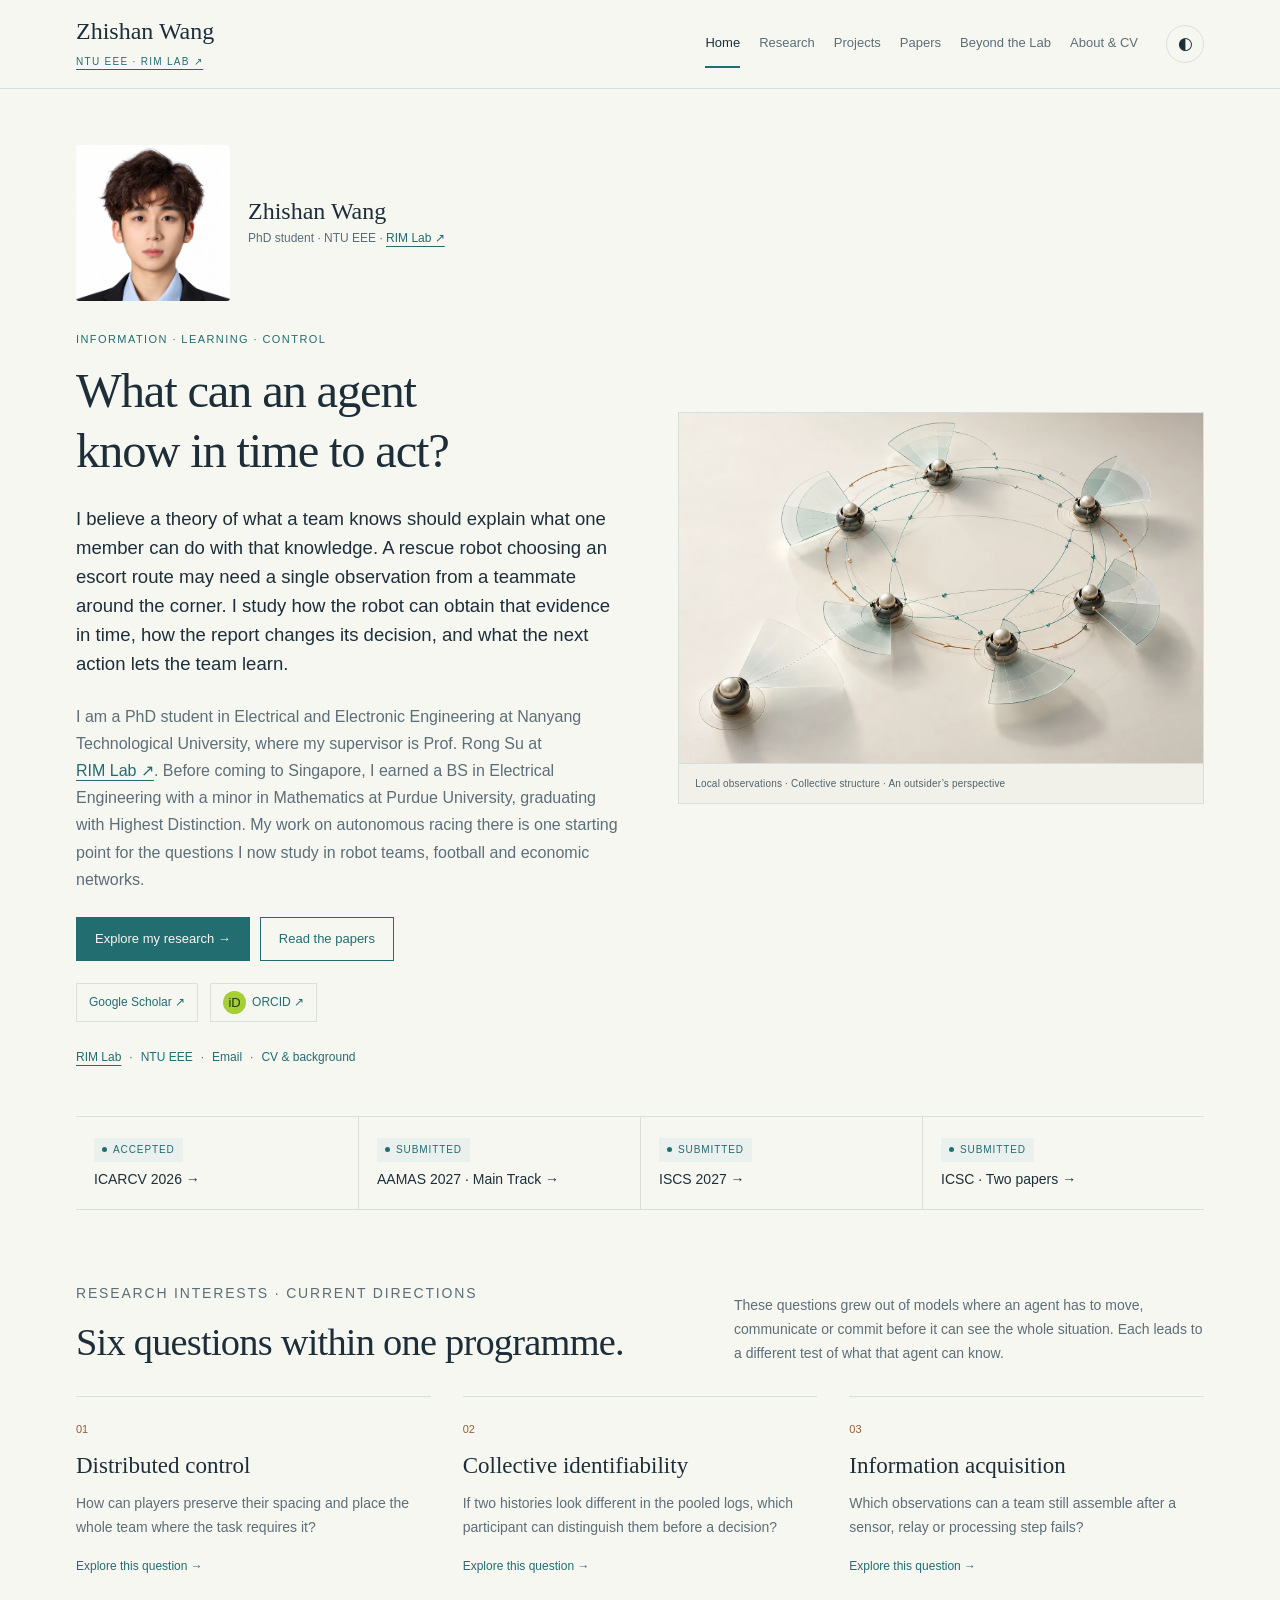
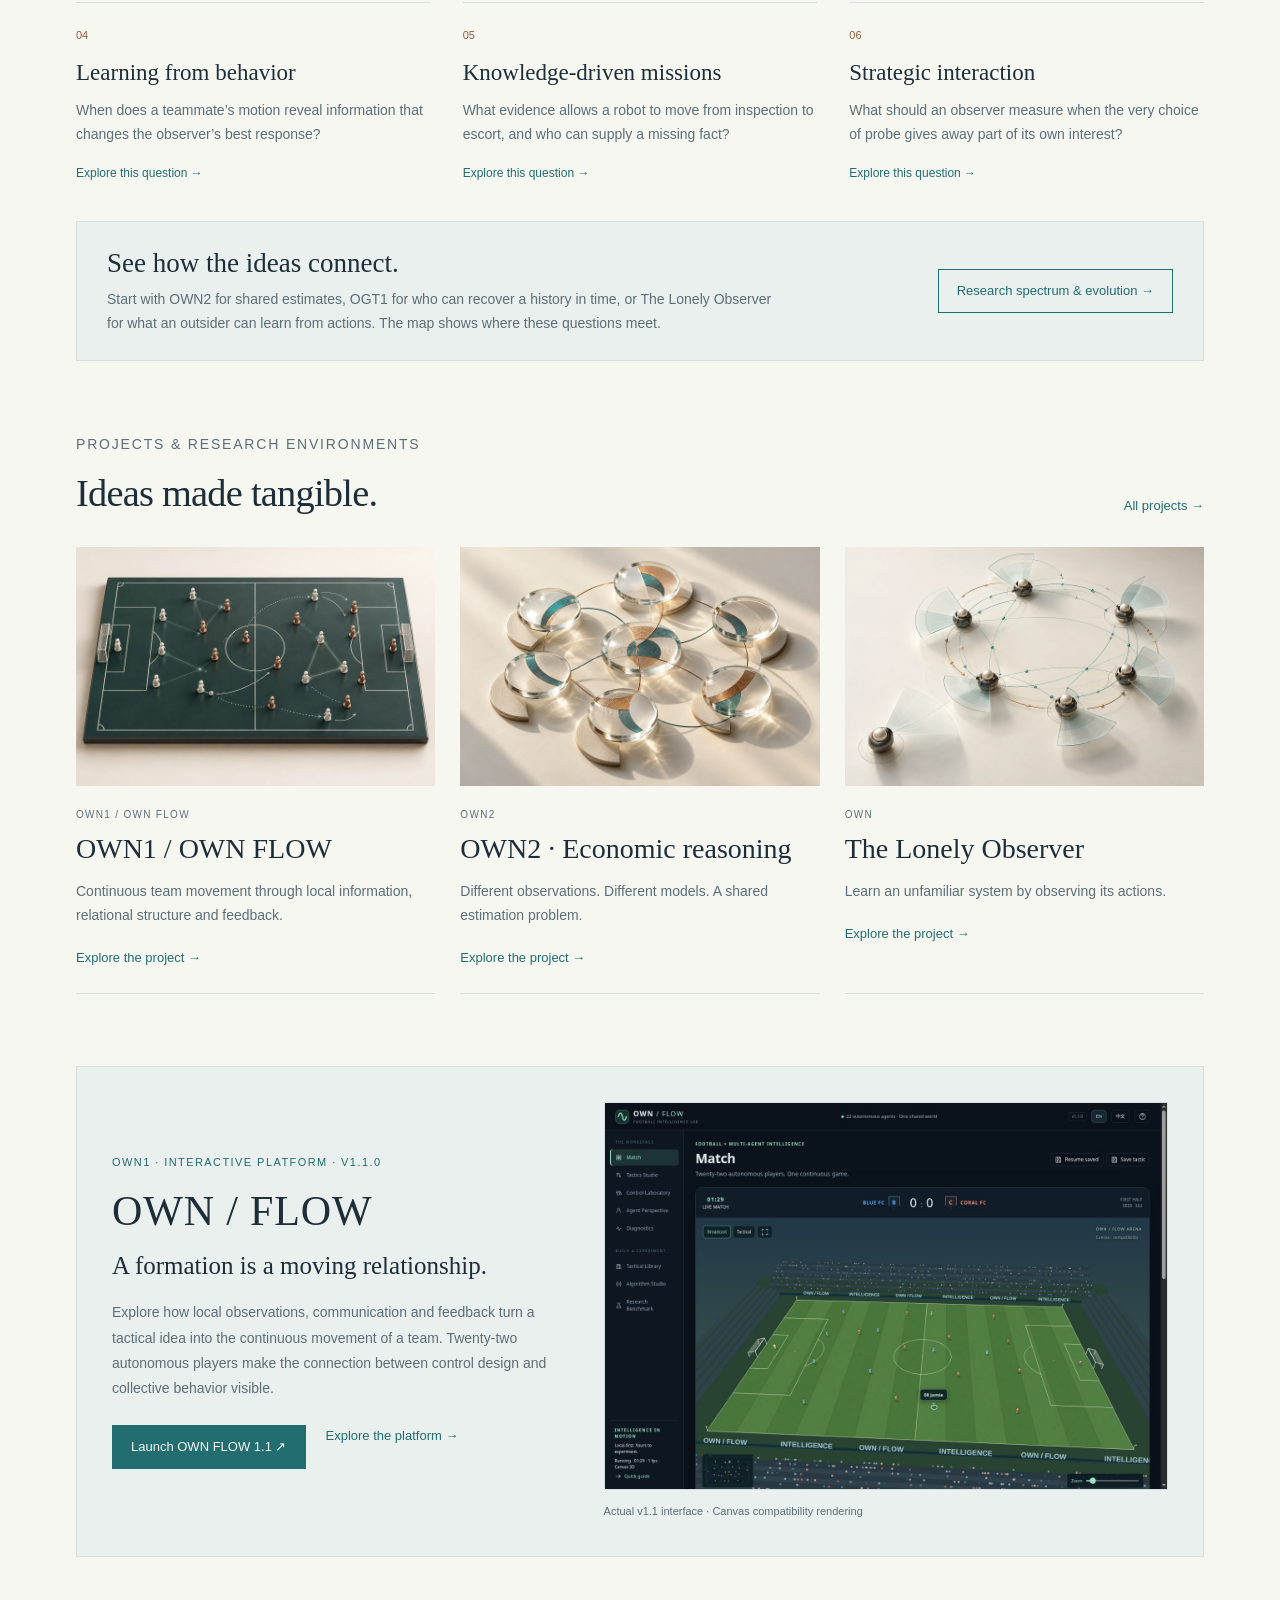
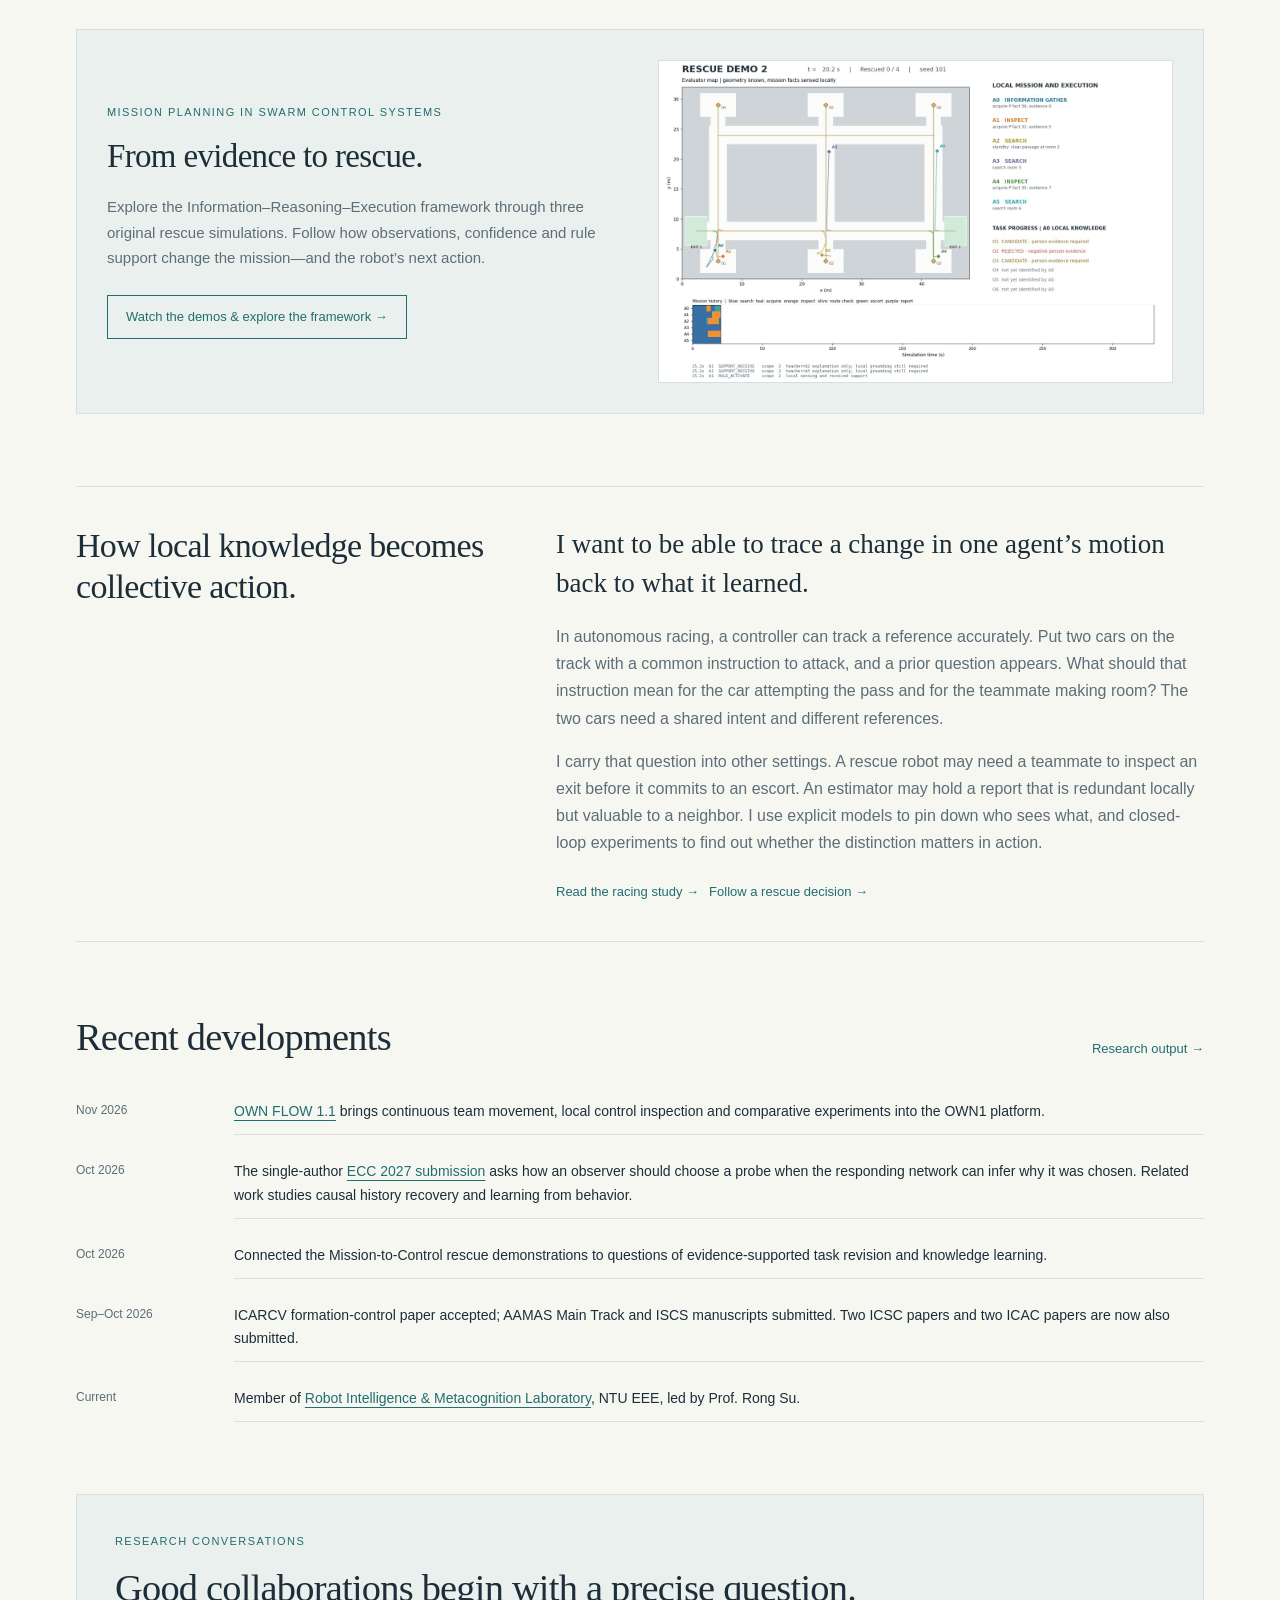
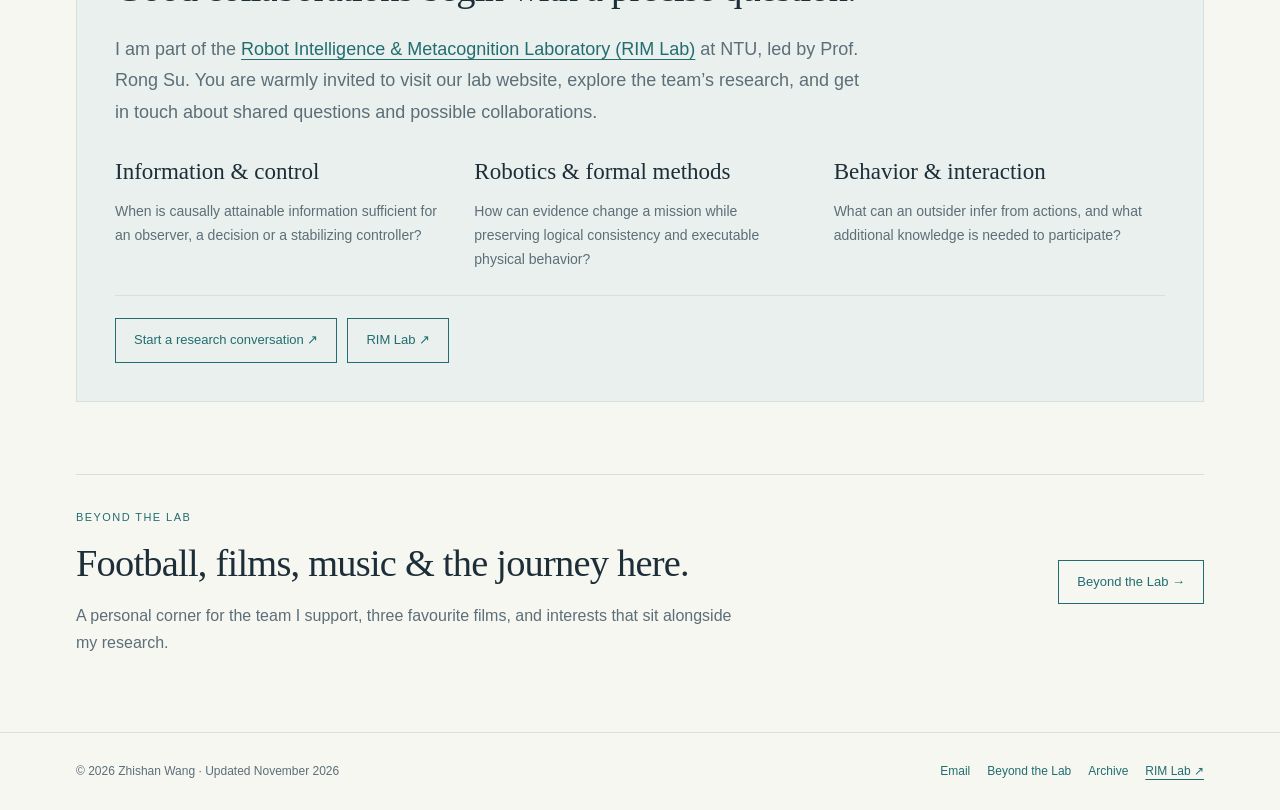
==== commit 9cfaa788: "Add files via upload" ====
--- a/index.html
+++ b/index.html
@@ -1,4 +1,4 @@
-<!doctype html><html lang="en"><head><meta charset="utf-8"><meta name="viewport" content="width=device-width,initial-scale=1"><meta name="description" content="Zhishan Wang, PhD student at NTU EEE and RIM Lab. Research on information, learning and control in multi-agent systems: collective identifiability, behavior inference and mission-level autonomy."><meta name="site-release" content="2026-11-01-own-flow-v4"><title>Zhishan Wang · Information, Learning &amp; Control</title><script>try{document.documentElement.dataset.theme=localStorage.getItem('zw-theme-v2')||(matchMedia('(prefers-color-scheme:dark)').matches?'dark':'light')}catch(e){document.documentElement.dataset.theme='light'}</script><style>
+<!doctype html><html lang="en"><head><meta charset="utf-8"><meta name="viewport" content="width=device-width,initial-scale=1"><meta name="description" content="Zhishan Wang, PhD student at NTU EEE and RIM Lab. Research on information, learning and control in multi-agent systems: collective identifiability, behavior inference and mission-level autonomy."><meta name="site-release" content="2026-11-02-research-portrait-v5"><title>Zhishan Wang · Information, Learning &amp; Control</title><script>try{document.documentElement.dataset.theme=localStorage.getItem('zw-theme-v2')||(matchMedia('(prefers-color-scheme:dark)').matches?'dark':'light')}catch(e){document.documentElement.dataset.theme='light'}</script><style>
     .legacy{--zw-paper:light-dark(#fff,#151b21);--zw-ink:light-dark(#202c38,#e3e9ef);--zw-secondary:light-dark(#53616e,#adb9c5);--zw-line:light-dark(#dce1e6,#35404a);--zw-soft:light-dark(#f5f7f9,#1c252e);--zw-accent:light-dark(#234b70,#a0c7e8);--zw-title:Georgia,'Times New Roman',serif;--zw-gap:32px;background:var(--zw-paper);color:var(--zw-ink);font-family:Arial,Helvetica,sans-serif;font-size:15px;line-height:1.75;min-width:0;padding:0;border-top:4px solid var(--zw-accent);text-align:left}
     .legacy *{box-sizing:border-box}.legacy [hidden]{display:none!important}.legacy a{color:var(--zw-accent);text-decoration:none}.legacy a:hover{text-decoration:underline;text-underline-offset:3px}.legacy button{font:inherit;color:inherit;cursor:pointer}.legacy h1,.legacy h2,.legacy h3,.legacy h4,.legacy p{margin:0}.legacy strong{font-weight:500;color:var(--zw-ink)}
     .legacy .zw-top{display:flex;align-items:center;justify-content:space-between;gap:20px;padding:17px 32px;border-bottom:1px solid var(--zw-line)}.legacy .zw-brand{font-family:var(--zw-title);font-size:20px;color:var(--zw-ink)}.legacy .zw-top-note{font-size:12px;color:var(--zw-secondary);letter-spacing:.025em}.legacy .zw-layout{display:grid;grid-template-columns:210px minmax(0,1fr);gap:40px;padding:34px 32px 40px}
@@ -374,7 +374,63 @@
 @media(max-width:760px){.brand-block{margin-right:auto}.flow-feature{grid-template-columns:1fr;padding:25px}.flow-feature .actions{flex-direction:row;align-items:center}.flow-feature figure{margin-top:5px}.flow-pillars{grid-template-columns:1fr}.flow-method{grid-template-columns:1fr}.flow-walkthrough{gap:26px 20px}.flow-feature h2{font-size:38px}.cinema-entry{grid-template-columns:145px minmax(0,1fr);gap:25px}.cinema-poster img{max-height:205px}.cinema-copy h3{font-size:29px}.cinema-meta{font-size:10px;gap:10px}.cinema-copy>p:not(.cinema-cn){font-size:14px}.cinema-copy h4{margin-top:18px}.flow-scope,.flow-version-list{padding:23px}}
 @media(max-width:520px){.flow-feature{padding:20px}.flow-walkthrough{grid-template-columns:1fr}.cinema-entry{grid-template-columns:90px minmax(0,1fr);gap:18px;padding:26px 0}.cinema-poster{padding:7px}.cinema-copy h3{font-size:25px;line-height:1.23}.cinema-meta{display:block;letter-spacing:.025em;font-size:10px}.cinema-meta>span{display:none}.cinema-meta p{margin:0}.cinema-poster figcaption{font-size:9px;line-height:1.5}.cinema-copy .cinema-cn{font-size:12px}.cinema-copy h4{font-size:12px}.personal-index{gap:5px 18px}.personal-index button{font-size:12px}.flow-feature .flow-tagline{font-size:24px}.flow-version-list h3{font-size:29px}}
 @media(prefers-reduced-motion:reduce){*{scroll-behavior:auto!important}}
-</style></head><body><a class="skip" href="#main-content">Skip to content</a><header class="site-header"><div class="shell header-inner"><div class="brand-block"><a class="brand" href="#/home">Zhishan Wang</a><a class="brand-lab" href="https://rimlab.tech/" target="_blank" rel="noopener noreferrer">NTU EEE · RIM LAB ↗</a></div><nav class="main-nav" aria-label="Main navigation"><a href="#/home" class="">Home</a><a href="#/research" class="">Research</a><a href="#/projects" class="">Projects</a><a href="#/publications" class="">Papers</a><a href="#/personal" class="">Beyond the Lab</a><a href="#/cv" class="">About &amp; CV</a></nav><button type="button" class="theme-button" aria-label="Switch color theme" title="Switch color theme">◐</button></div></header><main id="main-content" class="shell" tabindex="-1"><section class="view " data-route="home"><div class="home-hero"><div class="home-copy"><div class="identity"><img src="assets/v2/zhishan-wang-portrait.webp" alt="Portrait of Zhishan Wang" width="721" height="729" fetchpriority="high" decoding="async"><div><strong>Zhishan Wang</strong><span>PhD student · NTU EEE · <a class="lab-inline" href="https://rimlab.tech/" target="_blank" rel="noopener noreferrer">RIM Lab ↗</a></span></div></div><p class="eyebrow">Information · Learning · Control</p><h1>How local knowledge becomes collective action.</h1><p class="intro">I study how agents with different observations, models and capabilities learn enough about their world to act together. My research connects the information a group possesses with the knowledge an individual can actually acquire—and the decisions that knowledge can support.</p><p class="intro">I am a PhD student in Electrical and Electronic Engineering at Nanyang Technological University, supervised by Prof. Rong Su at <a class="lab-inline" href="https://rimlab.tech/" target="_blank" rel="noopener noreferrer">RIM Lab ↗</a>. I work across control theory, learning, information structure and strategic interaction, with applications ranging from robot teams to football tactics and economic networks.</p><div class="actions"><a class="button primary" href="#/research">Explore my research →</a><a class="button" href="#/publications">Read the papers</a></div><div class="scholar-links"><a href="https://scholar.google.com/citations?hl=zh-CN&amp;authuser=1&amp;user=fq8LDlUAAAAJ" target="_blank" rel="noopener noreferrer">Google Scholar ↗</a><a href="https://orcid.org/0009-0002-4649-1311" target="_blank" rel="noopener noreferrer"><span class="orcid-mark">iD</span> ORCID ↗</a></div><div class="affiliations"><a href="https://rimlab.tech/" target="_blank" rel="noopener noreferrer">RIM Lab</a><span>·</span><a href="https://www.ntu.edu.sg/eee" target="_blank" rel="noopener noreferrer">NTU EEE</a><span>·</span><a href="mailto:ZWANG103@e.ntu.edu.sg">Email</a><span>·</span><a href="#/cv">CV &amp; background</a></div></div><figure class="hero-art"><img src="assets/v2/hero.webp" alt="Concept illustration of local observations, a connected collective and an external observer" width="1536" height="1024" fetchpriority="high" decoding="async"><figcaption>Local observations · Collective structure · An outsider’s perspective</figcaption></figure></div><div class="publication-strip" aria-label="Recent research outputs"><a href="#/publications/icarcv-2026"><span class="status accepted">Accepted</span> <b>ICARCV 2026 →</b></a><a href="#/publications/aamas-2027"><span class="status submitted">Submitted</span> <b>AAMAS 2027 · Main Track →</b></a><a href="#/publications/iscs-2027"><span class="status submitted">Submitted</span> <b>ISCS 2027 →</b></a><a href="#/publications/private-cognition"><span class="status submitted">Submitted</span> <b>ICSC · Two papers →</b></a></div><section class="section"><div class="section-head"><div><p class="eyebrow">Research interests · Current directions</p><h2>Six questions within one programme.</h2></div><p>My interests have expanded from coordinating motion to understanding the information and knowledge that make coordination possible.</p></div><div class="interest-grid"><a class="interest" href="#/research/autonomy"><span class="number">01</span><h3>Distributed control</h3><p>From relational formations to role-aware team execution.</p><small>Explore this question →</small></a><a class="interest" href="#/research/collective-identifiability"><span class="number">02</span><h3>Collective identifiability</h3><p>What can a heterogeneous network distinguish—and who can actually know it?</p><small>Explore this question →</small></a><a class="interest" href="#/research/information-foundations"><span class="number">03</span><h3>Information acquisition</h3><p>How sensing, processing, protocols and failures constrain usable evidence.</p><small>Explore this question →</small></a><a class="interest" href="#/research/lonely-observer"><span class="number">04</span><h3>Learning from behavior</h3><p>Models and control-relevant knowledge learned from externally observed actions.</p><small>Explore this question →</small></a><a class="interest" href="#/research/mission-planning"><span class="number">05</span><h3>Knowledge-driven missions</h3><p>Connect evidence, task reasoning and executable robot behavior.</p><small>Explore this question →</small></a><a class="interest" href="#/research/lonely-observer"><span class="number">06</span><h3>Strategic interaction</h3><p>Decision-sufficient understanding in unfamiliar teams and incomplete-information settings.</p><small>Explore this question →</small></a></div><div class="spectrum-teaser"><div><h3>See how the ideas connect.</h3><p>OWN2, OWN2 Plus, OGT1, The Lonely Observer and mission-to-control address different parts of the same information–action chain.</p></div><a class="button" href="#/research/evolution">Research spectrum &amp; evolution →</a></div></section><section class="section"><div class="section-head"><div><p class="eyebrow">Projects &amp; research environments</p><h2>Ideas made tangible.</h2></div><a class="text-link" href="#/projects">All projects →</a></div><div class="project-grid"><article class="project-card"><a href="#/research/football"><img src="assets/v2/football.webp" alt="OWN1 · football &amp; collective control — conceptual illustration" width="1536" height="1024" loading="lazy" decoding="async"><div><p class="eyebrow">OWN1 / OWN FLOW</p><h3>OWN1 / OWN FLOW</h3><p>Continuous team movement through local information, relational structure and feedback.</p><span class="text-link">Explore the project →</span></div></a></article><article class="project-card"><a href="#/research/economics"><img src="assets/v2/cognition.webp" alt="OWN2 · collective cognition — conceptual illustration" width="1536" height="1024" loading="lazy" decoding="async"><div><p class="eyebrow">OWN2</p><h3>OWN2 · Economic reasoning</h3><p>Different observations. Different models. A shared estimation problem.</p><span class="text-link">Explore the project →</span></div></a></article><article class="project-card"><a href="#/research/lonely-observer"><img src="assets/v2/hero.webp" alt="OWN · an outsider’s perspective — conceptual illustration" width="1536" height="1024" loading="lazy" decoding="async"><div><p class="eyebrow">OWN</p><h3>The Lonely Observer</h3><p>Learn an unfamiliar system by observing its actions.</p><span class="text-link">Explore the project →</span></div></a></article></div></section><section class="section flow-feature"><div class="flow-feature-copy"><p class="eyebrow">OWN1 · Interactive platform · v1.1.0</p><h2>OWN / FLOW</h2><p class="flow-tagline">A formation is a moving relationship.</p><p>Explore how local observations, communication and feedback turn a tactical idea into the continuous movement of a team. Twenty-two autonomous players make the connection between control design and collective behavior visible.</p><div class="actions"><a href="https://own-football-flow1p1.pages.dev/" class="button primary" target="_blank" rel="noopener noreferrer">Launch OWN FLOW 1.1 ↗</a><a href="#/research/own-flow" class="text-link">Explore the platform →</a></div></div><figure><a href="#/research/own-flow"><img src="assets/v4/own-flow-match.jpg" alt="OWN FLOW 1.1 Match interface showing a simulated football match" width="1348" height="926" loading="lazy" decoding="async"></a><figcaption>Actual v1.1 interface · Canvas compatibility rendering</figcaption></figure></section><section class="section rescue-teaser"><div><p class="eyebrow">Mission Planning in Swarm Control Systems</p><h2>From evidence to rescue.</h2><p>Explore the Information–Reasoning–Execution framework through three original rescue simulations. Follow how observations, confidence and rule support change the mission—and the robot’s next action.</p><div class="actions"><a href="#/research/rescue" class="button">Watch the demos &amp; explore the framework →</a></div></div><a href="#/research/rescue"><img src="assets/v3/rescue-demo2-poster.jpg" alt="Preview of the original multi-robot Rescue Demo 2 simulation" width="1280" height="800" loading="lazy" decoding="async"></a></section><section class="section research-statement"><h2>A common thread,<br>across different worlds.</h2><div><p class="quote">What matters is not only whether information exists, but whether an agent can obtain it, interpret it and use it in time.</p><p>Robot teams, football formations and economic networks provide different settings for this question. I aim to move between explicit models, mathematical guarantees and reproducible simulations, keeping the assumptions—and the limits of each result—visible.</p></div></section><section class="section"><div class="section-head"><h2>Recent developments</h2><a class="text-link" href="#/publications">Research output →</a></div><dl class="milestones"><dt>Nov 2026</dt><dd><a href="#/research/own-flow">OWN FLOW 1.1</a> brings continuous team movement, local control inspection and comparative experiments into the OWN1 platform.</dd><dt>Oct 2026</dt><dd>Expanded the research programme into capability-constrained information, causal history recovery and learning from external behavior.</dd><dt>Oct 2026</dt><dd>Connected the Mission-to-Control rescue demonstrations to questions of evidence-supported task revision and knowledge learning.</dd><dt>Sep–Oct 2026</dt><dd>ICARCV formation-control paper accepted; AAMAS Main Track and ISCS manuscripts submitted. Two ICSC papers and two ICAC papers are now also submitted.</dd><dt>Current</dt><dd>Member of <a href="https://rimlab.tech/people" target="_blank" rel="noopener noreferrer">Robot Intelligence &amp; Metacognition Laboratory</a>, NTU EEE, led by Prof. Rong Su.</dd></dl></section><section class="section collaboration"><p class="eyebrow">Research conversations</p><h2>Good collaborations begin with a precise question.</h2><p class="intro">I am part of the <a href="https://rimlab.tech/" target="_blank" rel="noopener noreferrer">Robot Intelligence &amp; Metacognition Laboratory (RIM Lab)</a> at NTU, led by Prof. Rong Su. You are warmly invited to visit our lab website, explore the team’s research, and get in touch about shared questions and possible collaborations.</p><div class="collaboration-grid"><article><h3>Information &amp; control</h3><p>When is causally attainable information sufficient for an observer, a decision or a stabilizing controller?</p></article><article><h3>Robotics &amp; formal methods</h3><p>How can evidence change a mission while preserving logical consistency and executable physical behavior?</p></article><article><h3>Behavior &amp; interaction</h3><p>What can an outsider infer from actions, and what additional knowledge is needed to participate?</p></article></div><div class="actions"><a class="button" href="mailto:ZWANG103@e.ntu.edu.sg?subject=Research%20conversation">Start a research conversation ↗</a><a class="button" href="https://rimlab.tech/" target="_blank" rel="noopener noreferrer">RIM Lab ↗</a></div></section><section class="section beyond-teaser"><div><p class="eyebrow">Beyond the Lab</p><h2>Football, films, music &amp; the journey here.</h2><p>A personal corner for the team I support, three favourite films, and interests that sit alongside my research.</p></div><a class="button" href="#/personal">Beyond the Lab →</a></section></section><section class="view " data-route="research" hidden><header class="page-header"><p class="eyebrow">Research programme</p><h1>Information, understanding and action.</h1><p class="intro">My work asks how agents with different observations, models and capabilities can build enough knowledge to make a justified decision. The central challenge is to connect what is available in principle to what is attainable locally—and useful in closed loop.</p></header><div class="lead-quote">A connected group may possess enough evidence collectively, yet still lack a feasible way to turn that evidence into action.</div><section class="section"><div class="section-head"><h2>Research spectrum</h2><a class="text-link" href="#/research/evolution">View the intellectual trajectory →</a></div><div class="spectrum atlas" data-spectrum><div class="atlas-heading"><p class="eyebrow">One programme · Ten connected threads</p><h2>From partial evidence to purposeful action.</h2><p>What can a heterogeneous agent know, what remains ambiguous, and which understanding is sufficient to act?</p></div><div class="atlas-downloads"><a href="assets/v3/research-atlas.svg" target="_blank" rel="noopener noreferrer">Open the full research atlas ↗</a><a href="assets/v3/research-atlas.png" download>Download high-resolution overview ↓</a></div><div class="spectrum-board"><svg class="spectrum-edges" aria-hidden="true"></svg><div class="spectrum-columns"><div class="spectrum-column atlas-lane-01"><div class="atlas-lane-head"><span>01</span><h3>Information &amp; knowledge</h3><p>What can an agent know?</p></div><button type="button" data-spectrum-node="economics" aria-pressed="false"><span class="atlas-status">Submitted studies</span><strong>OWN2</strong><span class="atlas-subtitle">Private cognition · collective estimation</span><span class="atlas-branches"><span>Partial signals &amp; private models</span><span>Confidence-aware consultation</span><span>Interpret · use · forward</span></span></button><button type="button" data-spectrum-node="information-foundations" aria-pressed="true"><span class="atlas-status">Theory in development</span><strong>OWN2 Plus</strong><span class="atlas-subtitle">Capabilities · evidence · resilience</span><span class="atlas-branches"><span>Executable information formation</span><span>Collective state identifiability</span><span>Failure-resilient acquisition</span></span></button><button type="button" data-spectrum-node="collective-identifiability" aria-pressed="false"><span class="atlas-status">Theory in development</span><strong>OGT1</strong><span class="atlas-subtitle">Structural distinction · causal access</span><span class="atlas-branches"><span>Collective history identifiability</span><span>Two-way communication protocols</span><span>Observers &amp; stabilizability</span></span></button></div><div class="spectrum-column atlas-lane-02"><div class="atlas-lane-head"><span>02</span><h3>Inference &amp; interaction</h3><p>What can behavior reveal?</p></div><button type="button" data-spectrum-node="behavior-inference" aria-pressed="false"><span class="atlas-status">ISCS · Submitted</span><strong>Behavior as information</strong><span class="atlas-subtitle">Hidden state · decision relevance</span><span class="atlas-branches"><span>Observe neighboring actions</span><span>Infer complementary information</span><span>Evaluate closed-loop value</span></span></button><button type="button" data-spectrum-node="lonely-observer" aria-pressed="false"><span class="atlas-status">Theory in development</span><strong>The Lonely Observer</strong><span class="atlas-subtitle">Learn · distinguish · participate</span><span class="atlas-branches"><span>Control value of observed actions</span><span>Finite-window identifiability</span><span>Action-sensing &amp; reliability</span></span></button><button type="button" data-spectrum-node="strategic-participation" aria-pressed="false"><span class="atlas-status">Exploratory branch</span><strong>Strategic participation</strong><span class="atlas-subtitle">Information · incentives · intervention</span><span class="atlas-branches"><span>Learning while taking action</span><span>Probing costs &amp; strategic response</span><span>Passive prediction vs intervention</span></span></button></div><div class="spectrum-column atlas-lane-03"><div class="atlas-lane-head"><span>03</span><h3>Coordination &amp; execution</h3><p>When can knowledge become action?</p></div><button type="button" data-spectrum-node="football" aria-pressed="false"><span class="atlas-status">ICARCV paper · Accepted</span><strong>OWN1 / OWN FLOW</strong><span class="atlas-subtitle">Relational formation · continuous movement</span><span class="atlas-branches"><span>Task-conditioned formation</span><span>Local loops &amp; communication</span><span>OWN FLOW · inspectable control</span></span></button><button type="button" data-spectrum-node="autonomy" aria-pressed="false"><span class="atlas-status">ICSC · Submitted</span><strong>Team racing</strong><span class="atlas-subtitle">Shared strategy · differentiated roles</span><span class="atlas-branches"><span>Translate strategy into references</span><span>Preserve functional role differences</span><span>Planning &amp; closed-loop control</span></span></button><button type="button" data-spectrum-node="mission-planning" aria-pressed="false"><span class="atlas-status">Demonstration programme</span><strong>Mission-to-Control</strong><span class="atlas-subtitle">Evidence · rules · executable missions</span><span class="atlas-branches"><span>Source-aware observations</span><span>Evidence-supported rule activation</span><span>Mission transitions &amp; feedback</span></span></button><button type="button" data-spectrum-node="rescue" aria-pressed="false"><span class="atlas-status">Three simulation demos</span><strong>Search &amp; rescue</strong><span class="atlas-subtitle">Activate · cooperate · acquire</span><span class="atlas-branches"><span>Demo 0 · activate and reuse rules</span><span>Demo 1 · cooperate and evacuate</span><span>Demo 2 · acquire missing evidence</span></span></button></div></div></div><p class="spectrum-legend">Select a thread to explore its question, approach and current work. Highlighted links describe intellectual connections, not proven dependencies or publication order. A branch can contain both completed studies and open questions.</p><div class="spectrum-insight" aria-live="polite"><div><p class="eyebrow">Selected research thread</p><h3 data-spectrum-title tabindex="-1">OWN2 Plus</h3><p class="atlas-selected-status" data-spectrum-status>Theory in development</p><a data-spectrum-link href="#/research/information-foundations">Explore this research →</a><button type="button" class="atlas-back" data-spectrum-back>↑ Back to research map</button></div><div class="atlas-detail"><h4>Research question</h4><p data-spectrum-description>OWN2 begins with partially informed estimators. OWN2 Plus asks the more fundamental question: which state distinctions can become available at all when sensing, local processing, communication, time and failure dependencies are constrained?</p><h4>Approach</h4><p data-spectrum-method>Describe the evidence that heterogeneous agents can generate through permitted operations and feasible protocols. Determine which hidden states remain observationally indistinguishable after the available evidence is combined. Choose capabilities and repeated measurements under finite resources and shared physical failure dependencies.</p><h4>Current work</h4><p data-spectrum-progress>The program now separates two connected theory strands. One studies capability-constrained collective identifiability, same-episode information fusion and structural erasure resilience. The other studies failure-resilient information acquisition, robust coverage, finite-budget minimax risk and joint capability installation.</p><details><summary>Scope &amp; limits</summary><p data-spectrum-boundary>Identifiability of a hidden state is distinct from identifying the communication graph itself. A rank condition must refer to information that is actually executable; an asymptotic error exponent is not the same objective as finite-budget error probability.</p></details><div data-spectrum-papers class="atlas-paper-links"></div><div class="spectrum-connections" data-spectrum-connections></div></div></div></div></section><section class="section"><div class="section-head"><h2>Current research interests</h2><p>Control, information theory and game-theoretic models provide complementary ways to study the same system.</p></div><div class="interest-grid"><a class="interest" href="#/research/autonomy"><span class="number">01</span><h3>Distributed control</h3><p>From relational formations to role-aware team execution.</p><small>Explore this question →</small></a><a class="interest" href="#/research/collective-identifiability"><span class="number">02</span><h3>Collective identifiability</h3><p>What can a heterogeneous network distinguish—and who can actually know it?</p><small>Explore this question →</small></a><a class="interest" href="#/research/information-foundations"><span class="number">03</span><h3>Information acquisition</h3><p>How sensing, processing, protocols and failures constrain usable evidence.</p><small>Explore this question →</small></a><a class="interest" href="#/research/lonely-observer"><span class="number">04</span><h3>Learning from behavior</h3><p>Models and control-relevant knowledge learned from externally observed actions.</p><small>Explore this question →</small></a><a class="interest" href="#/research/mission-planning"><span class="number">05</span><h3>Knowledge-driven missions</h3><p>Connect evidence, task reasoning and executable robot behavior.</p><small>Explore this question →</small></a><a class="interest" href="#/research/lonely-observer"><span class="number">06</span><h3>Strategic interaction</h3><p>Decision-sufficient understanding in unfamiliar teams and incomplete-information settings.</p><small>Explore this question →</small></a></div></section><section class="section collaboration"><p class="eyebrow">Research conversations</p><h2>Good collaborations begin with a precise question.</h2><p class="intro">I am part of the <a href="https://rimlab.tech/" target="_blank" rel="noopener noreferrer">Robot Intelligence &amp; Metacognition Laboratory (RIM Lab)</a> at NTU, led by Prof. Rong Su. You are warmly invited to visit our lab website, explore the team’s research, and get in touch about shared questions and possible collaborations.</p><div class="collaboration-grid"><article><h3>Information &amp; control</h3><p>When is causally attainable information sufficient for an observer, a decision or a stabilizing controller?</p></article><article><h3>Robotics &amp; formal methods</h3><p>How can evidence change a mission while preserving logical consistency and executable physical behavior?</p></article><article><h3>Behavior &amp; interaction</h3><p>What can an outsider infer from actions, and what additional knowledge is needed to participate?</p></article></div><div class="actions"><a class="button" href="mailto:ZWANG103@e.ntu.edu.sg?subject=Research%20conversation">Start a research conversation ↗</a><a class="button" href="https://rimlab.tech/" target="_blank" rel="noopener noreferrer">RIM Lab ↗</a></div></section></section><section class="view " data-route="research/evolution" hidden><a href="#/research" class="breadcrumb">← Research overview</a><header class="page-header"><p class="eyebrow">Research spectrum &amp; intellectual trajectory</p><h1>From feedback to collective understanding.</h1><p class="intro">The programme has grown through applications, but its organizing question has become increasingly structural: what can agents learn about their world, and what does that understanding enable?</p></header><div class="spectrum atlas" data-spectrum><div class="atlas-heading"><p class="eyebrow">One programme · Ten connected threads</p><h2>From partial evidence to purposeful action.</h2><p>What can a heterogeneous agent know, what remains ambiguous, and which understanding is sufficient to act?</p></div><div class="atlas-downloads"><a href="assets/v3/research-atlas.svg" target="_blank" rel="noopener noreferrer">Open the full research atlas ↗</a><a href="assets/v3/research-atlas.png" download>Download high-resolution overview ↓</a></div><div class="spectrum-board"><svg class="spectrum-edges" aria-hidden="true"></svg><div class="spectrum-columns"><div class="spectrum-column atlas-lane-01"><div class="atlas-lane-head"><span>01</span><h3>Information &amp; knowledge</h3><p>What can an agent know?</p></div><button type="button" data-spectrum-node="economics" aria-pressed="false"><span class="atlas-status">Submitted studies</span><strong>OWN2</strong><span class="atlas-subtitle">Private cognition · collective estimation</span><span class="atlas-branches"><span>Partial signals &amp; private models</span><span>Confidence-aware consultation</span><span>Interpret · use · forward</span></span></button><button type="button" data-spectrum-node="information-foundations" aria-pressed="true"><span class="atlas-status">Theory in development</span><strong>OWN2 Plus</strong><span class="atlas-subtitle">Capabilities · evidence · resilience</span><span class="atlas-branches"><span>Executable information formation</span><span>Collective state identifiability</span><span>Failure-resilient acquisition</span></span></button><button type="button" data-spectrum-node="collective-identifiability" aria-pressed="false"><span class="atlas-status">Theory in development</span><strong>OGT1</strong><span class="atlas-subtitle">Structural distinction · causal access</span><span class="atlas-branches"><span>Collective history identifiability</span><span>Two-way communication protocols</span><span>Observers &amp; stabilizability</span></span></button></div><div class="spectrum-column atlas-lane-02"><div class="atlas-lane-head"><span>02</span><h3>Inference &amp; interaction</h3><p>What can behavior reveal?</p></div><button type="button" data-spectrum-node="behavior-inference" aria-pressed="false"><span class="atlas-status">ISCS · Submitted</span><strong>Behavior as information</strong><span class="atlas-subtitle">Hidden state · decision relevance</span><span class="atlas-branches"><span>Observe neighboring actions</span><span>Infer complementary information</span><span>Evaluate closed-loop value</span></span></button><button type="button" data-spectrum-node="lonely-observer" aria-pressed="false"><span class="atlas-status">Theory in development</span><strong>The Lonely Observer</strong><span class="atlas-subtitle">Learn · distinguish · participate</span><span class="atlas-branches"><span>Control value of observed actions</span><span>Finite-window identifiability</span><span>Action-sensing &amp; reliability</span></span></button><button type="button" data-spectrum-node="strategic-participation" aria-pressed="false"><span class="atlas-status">Exploratory branch</span><strong>Strategic participation</strong><span class="atlas-subtitle">Information · incentives · intervention</span><span class="atlas-branches"><span>Learning while taking action</span><span>Probing costs &amp; strategic response</span><span>Passive prediction vs intervention</span></span></button></div><div class="spectrum-column atlas-lane-03"><div class="atlas-lane-head"><span>03</span><h3>Coordination &amp; execution</h3><p>When can knowledge become action?</p></div><button type="button" data-spectrum-node="football" aria-pressed="false"><span class="atlas-status">ICARCV paper · Accepted</span><strong>OWN1 / OWN FLOW</strong><span class="atlas-subtitle">Relational formation · continuous movement</span><span class="atlas-branches"><span>Task-conditioned formation</span><span>Local loops &amp; communication</span><span>OWN FLOW · inspectable control</span></span></button><button type="button" data-spectrum-node="autonomy" aria-pressed="false"><span class="atlas-status">ICSC · Submitted</span><strong>Team racing</strong><span class="atlas-subtitle">Shared strategy · differentiated roles</span><span class="atlas-branches"><span>Translate strategy into references</span><span>Preserve functional role differences</span><span>Planning &amp; closed-loop control</span></span></button><button type="button" data-spectrum-node="mission-planning" aria-pressed="false"><span class="atlas-status">Demonstration programme</span><strong>Mission-to-Control</strong><span class="atlas-subtitle">Evidence · rules · executable missions</span><span class="atlas-branches"><span>Source-aware observations</span><span>Evidence-supported rule activation</span><span>Mission transitions &amp; feedback</span></span></button><button type="button" data-spectrum-node="rescue" aria-pressed="false"><span class="atlas-status">Three simulation demos</span><strong>Search &amp; rescue</strong><span class="atlas-subtitle">Activate · cooperate · acquire</span><span class="atlas-branches"><span>Demo 0 · activate and reuse rules</span><span>Demo 1 · cooperate and evacuate</span><span>Demo 2 · acquire missing evidence</span></span></button></div></div></div><p class="spectrum-legend">Select a thread to explore its question, approach and current work. Highlighted links describe intellectual connections, not proven dependencies or publication order. A branch can contain both completed studies and open questions.</p><div class="spectrum-insight" aria-live="polite"><div><p class="eyebrow">Selected research thread</p><h3 data-spectrum-title tabindex="-1">OWN2 Plus</h3><p class="atlas-selected-status" data-spectrum-status>Theory in development</p><a data-spectrum-link href="#/research/information-foundations">Explore this research →</a><button type="button" class="atlas-back" data-spectrum-back>↑ Back to research map</button></div><div class="atlas-detail"><h4>Research question</h4><p data-spectrum-description>OWN2 begins with partially informed estimators. OWN2 Plus asks the more fundamental question: which state distinctions can become available at all when sensing, local processing, communication, time and failure dependencies are constrained?</p><h4>Approach</h4><p data-spectrum-method>Describe the evidence that heterogeneous agents can generate through permitted operations and feasible protocols. Determine which hidden states remain observationally indistinguishable after the available evidence is combined. Choose capabilities and repeated measurements under finite resources and shared physical failure dependencies.</p><h4>Current work</h4><p data-spectrum-progress>The program now separates two connected theory strands. One studies capability-constrained collective identifiability, same-episode information fusion and structural erasure resilience. The other studies failure-resilient information acquisition, robust coverage, finite-budget minimax risk and joint capability installation.</p><details><summary>Scope &amp; limits</summary><p data-spectrum-boundary>Identifiability of a hidden state is distinct from identifying the communication graph itself. A rank condition must refer to information that is actually executable; an asymptotic error exponent is not the same objective as finite-budget error probability.</p></details><div data-spectrum-papers class="atlas-paper-links"></div><div class="spectrum-connections" data-spectrum-connections></div></div></div></div><section class="section"><h2>How the research developed</h2><div class="timeline"><article><time>2021–2023 · Dalian Maritime</time><h3>Feedback &amp; systems</h3><p>Foundations in control, automation and mathematical modeling.</p></article><article><time>2023–2026 · Purdue</time><h3>Models into engineering</h3><p>Digital systems, sensing, vehicle control and autonomous racing.</p></article><article><time>2026 · Collective behavior</time><h3>From one agent to a team</h3><p>Relational formations, football tactics and networked economic estimation.</p></article><article><time>2026–present · NTU</time><h3>Knowledge into action</h3><p>Information capabilities, causal attainability, action-based learning and mission-level autonomy.</p></article></div></section><section class="section research-statement"><h2>Recent developments</h2><div><p>The information layer has become a research subject in its own right: OWN2 Plus studies executable evidence, and OGT1 separates collective distinguishability from causal attainability.</p><p>The Lonely Observer adds an external perspective—learning and acting without access to the group’s internal model. Mission-to-Control then asks how evidence should revise tasks and physical execution.</p></div></section></section><section class="view " data-route="projects" hidden><header class="page-header"><p class="eyebrow">Projects · OWN &amp; related research</p><h1>Different settings. Shared questions.</h1><p class="intro">These projects connect concrete systems to general questions of information, learning and control. Interactive platforms, submitted results and developing theory are described at their respective stages.</p></header><section class="section flow-feature"><div class="flow-feature-copy"><p class="eyebrow">OWN1 · Interactive platform · v1.1.0</p><h2>OWN / FLOW</h2><p class="flow-tagline">A formation is a moving relationship.</p><p>Explore how local observations, communication and feedback turn a tactical idea into the continuous movement of a team. Twenty-two autonomous players make the connection between control design and collective behavior visible.</p><div class="actions"><a href="https://own-football-flow1p1.pages.dev/" class="button primary" target="_blank" rel="noopener noreferrer">Launch OWN FLOW 1.1 ↗</a><a href="#/research/own-flow" class="text-link">Explore the platform →</a></div></div><figure><a href="#/research/own-flow"><img src="assets/v4/own-flow-match.jpg" alt="OWN FLOW 1.1 Match interface showing a simulated football match" width="1348" height="926" loading="lazy" decoding="async"></a><figcaption>Actual v1.1 interface · Canvas compatibility rendering</figcaption></figure></section><article class="project-row"><div class="project-row-art"><img src="assets/v2/football.webp" alt="OWN1 · football &amp; collective control conceptual illustration" width="1536" height="1024" loading="lazy" decoding="async"></div><div><p class="eyebrow">OWN1 / OWN FLOW</p><h2>Football as a laboratory for collective behavior</h2><p class="intro">Football makes a difficult multi-agent question tangible: how can individually acting players maintain a useful collective structure while responding to a changing task?</p><span class="status manuscript">Interactive research platform</span><div class="actions"><a href="#/research/football" class="button">Explore the research →</a></div></div></article><article class="project-row"><div class="project-row-art"><img src="assets/v2/cognition.webp" alt="OWN2 · collective cognition conceptual illustration" width="1536" height="1024" loading="lazy" decoding="async"></div><div><p class="eyebrow">OWN2</p><h2>From private cognition to collective estimation</h2><p class="intro">Each agent sees only part of the world and reasons with an imperfect private model. OWN2 asks how interaction can improve what the agents understand without assuming a central observer who already knows everything.</p><span class="status manuscript">Interactive research platform</span><div class="actions"><a href="#/research/economics" class="button">Explore the research →</a></div></div></article><article class="project-row"><div class="project-row-art"><img src="assets/v2/capability.webp" alt="OWN2 Plus · information foundations conceptual illustration" width="1536" height="1024" loading="lazy" decoding="async"></div><div><p class="eyebrow">OWN2 PLUS</p><h2>Information Formation, Identifiability &amp; Resilience</h2><p class="intro">A connected network does not automatically possess the information needed for its task. What can its agents actually produce, combine and deliver?</p><span class="status manuscript">Active theory & research</span><div class="actions"><a href="#/research/information-foundations" class="button">Explore the research →</a></div></div></article><article class="project-row"><div class="project-row-art"><img src="assets/v2/history.webp" alt="OGT1 · collective history recovery conceptual illustration" width="1536" height="1024" loading="lazy" decoding="async"></div><div><p class="eyebrow">OGT1</p><h2>Collective History Identifiability &amp; Causal Attainability</h2><p class="intro">A team may collectively hold enough evidence to distinguish two histories, yet no individual may be able to obtain that evidence in time.</p><span class="status manuscript">Active theory & research</span><div class="actions"><a href="#/research/collective-identifiability" class="button">Explore the research →</a></div></div></article><article class="project-row"><div class="project-row-art"><img src="assets/v2/hero.webp" alt="OWN · an outsider’s perspective conceptual illustration" width="1536" height="1024" loading="lazy" decoding="async"></div><div><p class="eyebrow">OWN</p><h2>The Lonely Observer</h2><p class="intro">What can an outsider understand about an unfamiliar multi-agent system by observing what its members do?</p><span class="status manuscript">Active theory & research</span><div class="actions"><a href="#/research/lonely-observer" class="button">Explore the research →</a></div></div></article><article class="project-row"><div class="project-row-art"><img src="assets/v2/mission.webp" alt="Mission planning &amp; control conceptual illustration" width="1536" height="1024" loading="lazy" decoding="async"></div><div><p class="eyebrow">MISSION–CONTROL</p><h2>Mission Planning in Swarm Control Systems</h2><p class="intro">How can new evidence change what a robot should do next, and how can that decision remain connected to executable physical behavior?</p><span class="status manuscript">Research framework & rescue demonstrations</span><div class="actions"><a href="#/research/mission-planning" class="button">Explore the research →</a></div></div></article><section class="section rescue-teaser"><div><p class="eyebrow">Mission Planning in Swarm Control Systems</p><h2>From evidence to rescue.</h2><p>Explore the Information–Reasoning–Execution framework through three original rescue simulations. Follow how observations, confidence and rule support change the mission—and the robot’s next action.</p><div class="actions"><a href="#/research/rescue" class="button">Watch the demos &amp; explore the framework →</a></div></div><a href="#/research/rescue"><img src="assets/v3/rescue-demo2-poster.jpg" alt="Preview of the original multi-robot Rescue Demo 2 simulation" width="1280" height="800" loading="lazy" decoding="async"></a></section><div class="spectrum-teaser"><div><h3>Engineering foundations</h3><p>Autonomous racing, sensing and digital-system projects at Purdue remain part of the research trajectory.</p></div><a href="#/past" class="button">Past engineering projects →</a></div></section><section class="view " data-route="research/mission-planning" hidden><a href="#/projects" class="breadcrumb">← Projects &amp; research</a><header class="page-header"><p class="eyebrow">MISSION–CONTROL · Robotics · knowledge &amp; execution</p><h1>Mission Planning in Swarm Control Systems</h1></header><p class="lead-quote">Information, reasoning and execution inside each agent.</p><div class="article-top"><div><p class="intro">How can new evidence change what a robot should do next, and how can that decision remain connected to executable physical behavior?</p><p>A controller can track a reference without knowing whether that reference still serves the mission. This project asks how local observations and shared evidence can change rule support, available mission transitions and task choices, while keeping every decision connected to executable motion.</p><div class="actions"><a href="#/research/rescue" class="button">Rescue framework &amp; three demos →</a></div></div><figure><img src="assets/v2/mission.webp" alt="Mission planning &amp; control conceptual illustration" width="1536" height="1024" loading="lazy" decoding="async"><figcaption>Concept illustration · MISSION–CONTROL</figcaption></figure></div><div class="article-body"><section class="article-section"><p class="eyebrow">Core ideas</p><h2>How the research is organized</h2><div class="principles"><article><span class="number">01</span><h3>Information</h3><p>Collect local measurements, messages and observable teammate behavior with their source, time and object scope.</p></article><article><span class="number">02</span><h3>Task / reasoning</h3><p>Check rule support, identify missing prerequisites and choose a justified task and mission transition.</p></article><article><span class="number">03</span><h3>Execution / control</h3><p>Generate a reference, plan motion and enforce physical constraints; the resulting action changes the evidence available next.</p></article></div></section><figure class="diagram"><img src="assets/v2/mission.svg" alt="Mission planning &amp; control" width="1200" height="660" loading="lazy" decoding="async"><figcaption><span>Explanatory schematic · Mission planning &amp; control</span><a href="assets/v2/mission.svg" class="" target="_blank" rel="noopener noreferrer">Open full-size diagram ↗</a></figcaption></figure><section class="article-section"><h2>Current progress</h2><p>The research has progressed from a complementary-knowledge star prototype to three search-and-rescue demonstrations. Demo 0 activates and reuses evidence-supported transition rules; Demo 1 adds joint rescue prerequisites and physical evacuation; Demo 2 creates active information tasks and allocates heterogeneous sensing capabilities.</p></section><section class="section rescue-teaser"><div><p class="eyebrow">Mission Planning in Swarm Control Systems</p><h2>From evidence to rescue.</h2><p>Explore the Information–Reasoning–Execution framework through three original rescue simulations. Follow how observations, confidence and rule support change the mission—and the robot’s next action.</p><div class="actions"><a href="#/research/rescue" class="button">Watch the demos &amp; explore the framework →</a></div></div><a href="#/research/rescue"><img src="assets/v3/rescue-demo2-poster.jpg" alt="Preview of the original multi-robot Rescue Demo 2 simulation" width="1280" height="800" loading="lazy" decoding="async"></a></section><div class="steps"><article><b>DEMO 0</b><h3>Activate &amp; reuse</h3><p>Observations and teammate behavior provide evidence for candidate mission transitions.</p></article><article><b>DEMO 1</b><h3>Coordinate &amp; rescue</h3><p>Joint prerequisites, support and physical evacuation make cooperation part of the mission.</p></article><article><b>DEMO 2</b><h3>Ask &amp; acquire</h3><p>Missing prerequisites create information tasks that use heterogeneous sensing capabilities.</p></article></div><details class="scope"><summary>Assumptions &amp; scope</summary><p>The current demonstrations use specified mission modes and executable skills. They illustrate online composition, evidence checking and coordination; they do not establish unrestricted task invention or a general guarantee for every rescue environment.</p></details><section class="article-section"><h2>Next questions</h2><p>Develop explicit guarantees connecting evidence validity, mission reachability, task repair and closed-loop execution. Extend local checks toward diagnosing model limitations and choosing how to learn.</p></section><section class="article-section collaboration"><p class="eyebrow">Potential collaboration</p><h2>A concrete place to begin.</h2><p class="intro">Potential directions include formal guarantees for evidence-driven mission transitions, runtime task repair, and simulation studies that connect discrete task decisions to continuous robot dynamics.</p><div class="actions"><a href="mailto:ZWANG103@e.ntu.edu.sg?subject=Research%20conversation" class="button">Discuss this research ↗</a></div></section><section class="article-section"><h2>Connected research</h2><div class="related"><a href="#/research/information-foundations" class="">OWN2 Plus · information foundations →</a><a href="#/research/collective-identifiability" class="">OGT1 · collective history recovery →</a><a href="#/research/autonomy" class="">Multi-agent autonomy →</a></div></section></div></section><section class="view " data-route="research/information-foundations" hidden><a href="#/projects" class="breadcrumb">← Projects &amp; research</a><header class="page-header"><p class="eyebrow">OWN2 PLUS · Information theory · capabilities &amp; resilience</p><h1>Information Formation, Identifiability &amp; Resilience</h1></header><p class="lead-quote">Understand the information a network can actually create.</p><div class="article-top"><div><p class="intro">A connected network does not automatically possess the information needed for its task. What can its agents actually produce, combine and deliver?</p><p>OWN2 begins with partially informed estimators. OWN2 Plus asks the more fundamental question: which state distinctions can become available at all when sensing, local processing, communication, time and failure dependencies are constrained?</p><div class="actions"></div></div><figure><img src="assets/v2/capability.webp" alt="OWN2 Plus · information foundations conceptual illustration" width="1536" height="1024" loading="lazy" decoding="async"><figcaption>Concept illustration · OWN2 PLUS</figcaption></figure></div><div class="article-body"><section class="article-section"><p class="eyebrow">Core ideas</p><h2>How the research is organized</h2><div class="principles"><article><span class="number">01</span><h3>Information formation</h3><p>Describe the evidence that heterogeneous agents can generate through permitted operations and feasible protocols.</p></article><article><span class="number">02</span><h3>Attainable knowledge</h3><p>Determine which hidden states remain observationally indistinguishable after the available evidence is combined.</p></article><article><span class="number">03</span><h3>Reliable acquisition</h3><p>Choose capabilities and repeated measurements under finite resources and shared physical failure dependencies.</p></article></div></section><figure class="diagram"><img src="assets/v2/capability.svg" alt="OWN2 Plus · information foundations" width="1200" height="660" loading="lazy" decoding="async"><figcaption><span>Explanatory schematic · OWN2 Plus · information foundations</span><a href="assets/v2/capability.svg" class="" target="_blank" rel="noopener noreferrer">Open full-size diagram ↗</a></figcaption></figure><section class="article-section"><h2>Current progress</h2><p>The program now separates two connected theory strands. One studies capability-constrained collective identifiability, same-episode information fusion and structural erasure resilience. The other studies failure-resilient information acquisition, robust coverage, finite-budget minimax risk and joint capability installation.</p></section><details class="scope"><summary>Assumptions &amp; scope</summary><p>Identifiability of a hidden state is distinct from identifying the communication graph itself. A rank condition must refer to information that is actually executable; an asymptotic error exponent is not the same objective as finite-budget error probability.</p></details><section class="article-section"><h2>Next questions</h2><p>Connect capability-aware evidence design to distributed observers and mission-level decisions, while testing exactly which communication and failure patterns limit the usable information.</p></section><section class="article-section collaboration"><p class="eyebrow">Potential collaboration</p><h2>A concrete place to begin.</h2><p class="intro">Potential directions include capability-aware sensing design, distributed observer construction, and information acquisition under shared failures and finite resource budgets.</p><div class="actions"><a href="mailto:ZWANG103@e.ntu.edu.sg?subject=Research%20conversation" class="button">Discuss this research ↗</a></div></section><section class="article-section"><h2>Connected research</h2><div class="related"><a href="#/research/economics" class="">OWN2 · collective cognition →</a><a href="#/research/collective-identifiability" class="">OGT1 · collective history recovery →</a><a href="#/research/mission-planning" class="">Mission planning &amp; control →</a></div></section></div></section><section class="view " data-route="research/collective-identifiability" hidden><a href="#/projects" class="breadcrumb">← Projects &amp; research</a><header class="page-header"><p class="eyebrow">OGT1 · Game-theoretic information · causal protocols</p><h1>Collective History Identifiability &amp; Causal Attainability</h1></header><p class="lead-quote">Collectively available is not yet locally attainable.</p><div class="article-top"><div><p class="intro">A team may collectively hold enough evidence to distinguish two histories, yet no individual may be able to obtain that evidence in time.</p><p>This program starts from heterogeneous information sets in multi-agent interaction. It separates what all observations could reveal in principle from what an agent can learn through a causal communication and acquisition protocol.</p><div class="actions"></div></div><figure><img src="assets/v2/history.webp" alt="OGT1 · collective history recovery conceptual illustration" width="1536" height="1024" loading="lazy" decoding="async"><figcaption>Concept illustration · OGT1</figcaption></figure></div><div class="article-body"><section class="article-section"><p class="eyebrow">Core ideas</p><h2>How the research is organized</h2><div class="principles"><article><span class="number">01</span><h3>Structural distinction</h3><p>Identify history pairs that different sensing capabilities can distinguish; characterize the remaining ambiguity.</p></article><article><span class="number">02</span><h3>Causal recovery</h3><p>Construct admissible interaction and communication protocols that make the required distinctions available at the decision point.</p></article><article><span class="number">03</span><h3>Decision and control</h3><p>Ask which distinctions are sufficient for an action, a functional observer or a stabilizing feedback law.</p></article></div></section><figure class="diagram"><img src="assets/v2/history.svg" alt="OGT1 · collective history recovery" width="1200" height="660" loading="lazy" decoding="async"><figcaption><span>Explanatory schematic · OGT1 · collective history recovery</span><a href="assets/v2/history.svg" class="" target="_blank" rel="noopener noreferrer">Open full-size diagram ↗</a></figcaption></figure><section class="article-section"><h2>Current progress</h2><p>The work has developed complementary structural and information-theoretic manuscripts: collective history identifiability and protocol synthesis; heterogeneous sensing with two-way communication; and extensions linking causal capability discovery to observer-based control and mean-square stabilizability.</p></section><section class="article-section"><h2>Current theory manuscripts</h2><div class="paper-mini-list"><a href="mailto:ZWANG103@e.ntu.edu.sg?subject=Collective%20history%20identifiability"><small>LEVEL 1 · MANUSCRIPT IN PREPARATION</small>From Distinguishability to Causal Attainability: Collective History Identifiability and Protocol Synthesis in Heterogeneous Multi-Agent Systems</a><a href="mailto:ZWANG103@e.ntu.edu.sg?subject=Causal%20capability%20discovery"><small>LEVEL 2 · MANUSCRIPT IN PREPARATION</small>Causal Capability Discovery and Mean-Square Stabilizability</a></div></section><details class="scope"><summary>Assumptions &amp; scope</summary><p>These are ongoing manuscript and theory developments. Their target venues are not presented as completed submissions. Collective access to all observations is not silently substituted for locally attainable knowledge.</p></details><section class="article-section"><h2>Next questions</h2><p>Study knowledge-gap discovery, interactive acquisition of complementary evidence and the network-dependent time and resource cost of obtaining control-relevant information.</p></section><section class="article-section collaboration"><p class="eyebrow">Potential collaboration</p><h2>A concrete place to begin.</h2><p class="intro">Potential directions include causal protocol synthesis, network-dependent acquisition delays, and precise links between attainable information and closed-loop stability.</p><div class="actions"><a href="mailto:ZWANG103@e.ntu.edu.sg?subject=Research%20conversation" class="button">Discuss this research ↗</a></div></section><section class="article-section"><h2>Connected research</h2><div class="related"><a href="#/research/information-foundations" class="">OWN2 Plus · information foundations →</a><a href="#/research/mission-planning" class="">Mission planning &amp; control →</a><a href="#/research/lonely-observer" class="">OWN · an outsider’s perspective →</a></div></section></div></section><section class="view " data-route="research/lonely-observer" hidden><a href="#/projects" class="breadcrumb">← Projects &amp; research</a><header class="page-header"><p class="eyebrow">OWN · Learning &amp; control · an outsider’s perspective</p><h1>The Lonely Observer</h1></header><p class="lead-quote">Learn an unfamiliar system by observing its actions.</p><div class="article-top"><div><p class="intro">What can an outsider understand about an unfamiliar multi-agent system by observing what its members do?</p><p>The observer sees only parts of a group’s motion and executed actions, without direct access to its internal states, feedback laws or communications. The goal is to learn a useful model, understand the limits of that model and decide when the available understanding is sufficient to act.</p><div class="actions"></div></div><figure><img src="assets/v2/hero.webp" alt="OWN · an outsider’s perspective conceptual illustration" width="1536" height="1024" loading="lazy" decoding="async"><figcaption>Concept illustration · OWN</figcaption></figure></div><div class="article-body"><section class="article-section"><p class="eyebrow">Core ideas</p><h2>How the research is organized</h2><div class="principles"><article><span class="number">01</span><h3>Level 1 · control value</h3><p>Determine when observing actions improves a specified control task, and when finite data provide enough evidence to use a learned predictor.</p></article><article><span class="number">02</span><h3>Level 2 · distinguishability</h3><p>Characterize the observation windows, network structure and action measurements needed to distinguish hidden feedback mechanisms.</p></article><article><span class="number">03</span><h3>Level 3 · participation</h3><p>Study how an entering agent can learn while acting, and how information value interacts with probing costs and strategic response.</p></article></div></section><figure class="diagram"><img src="assets/v2/lonely.svg" alt="OWN · an outsider’s perspective" width="1200" height="660" loading="lazy" decoding="async"><figcaption><span>Explanatory schematic · OWN · an outsider’s perspective</span><a href="assets/v2/lonely.svg" class="" target="_blank" rel="noopener noreferrer">Open full-size diagram ↗</a></figcaption></figure><section class="article-section"><h2>Current progress</h2><p>The first two levels now have dedicated theory manuscripts. Level 1 separates richer dynamical information from actual control benefit. Level 2 studies finite-window identifiability, statistical reliability and action-sensing design. Level 3 is being developed through explicit models of participation under incomplete information.</p></section><section class="article-section"><h2>Current theory manuscripts</h2><div class="paper-mini-list"><a href="mailto:ZWANG103@e.ntu.edu.sg?subject=OWN%20Level%201"><small>LEVEL 1 · MANUSCRIPT IN PREPARATION</small>Control-Relevant Learning of Unknown Multi-Agent Systems through Action Observations: An Outsider's Perspective</a><a href="mailto:ZWANG103@e.ntu.edu.sg?subject=OWN%20Level%202"><small>LEVEL 2 · MANUSCRIPT IN PREPARATION</small>Hidden Feedback Distinguishability from Externally Observed Behavior: Observation-Window Limits, Statistical Reliability, and Action Sensing</a></div></section><section class="article-section"><p class="eyebrow">Emerging extension · Game theory</p><h2>Reciprocal strategic probing</h2><p>What changes when an outside observer and an internal network know that they are observing one another? This developing direction studies two-sided signaling and active probing when both sides have private tasks, intentions or capabilities: each action can gather information, shape another agent’s inference and reveal something about its sender.</p><p>The aim is to connect dynamic signaling games with networked control and information limits, including how network and task conditions alter strategic disclosure and finite-sample identifiability. This is an emerging theory direction; equilibrium characterizations and identification bounds remain research objectives.</p></section><details class="scope"><summary>Assumptions &amp; scope</summary><p>Observing more hidden modes need not improve control. Passive prediction of existing behavior need not identify the response to a new intervention. The three levels retain these distinctions instead of treating learning, identification and decision quality as interchangeable.</p></details><section class="article-section"><h2>Next questions</h2><p>Develop decision-sufficient understanding and test how well behavior-based models transfer when the observer becomes a participant in the system.</p></section><section class="article-section collaboration"><p class="eyebrow">Potential collaboration</p><h2>A concrete place to begin.</h2><p class="intro">Potential directions include finite-sample certificates for behavior-based prediction, action-sensing design, and strategic participation with only decision-sufficient knowledge.</p><div class="actions"><a href="mailto:ZWANG103@e.ntu.edu.sg?subject=Research%20conversation" class="button">Discuss this research ↗</a></div></section><section class="article-section"><h2>Connected research</h2><div class="related"><a href="#/research/behavior-inference" class="">Behavior-mediated coordination →</a><a href="#/research/collective-identifiability" class="">OGT1 · collective history recovery →</a><a href="#/research/information-foundations" class="">OWN2 Plus · information foundations →</a></div></section></div></section><section class="view " data-route="research/behavior-inference" hidden><a href="#/projects" class="breadcrumb">← Projects &amp; research</a><header class="page-header"><p class="eyebrow">BEHAVIOR INFERENCE · Multi-agent coordination · actions as observations</p><h1>Learning from Teammates without Explicit Communication</h1></header><p class="lead-quote">Treat behavior as evidence, then test its decision value.</p><div class="article-top"><div><p class="intro">A teammate’s movement can reveal something about the world that a direct observation does not. Several movements together may reveal more than any one alone.</p><p>The project treats observed teammate actions as evidence about latent states and decision-relevant information. An agent combines this evidence with its own observations, updates its local mission and generates a physical control reference.</p><div class="actions"></div></div><figure><img src="assets/v2/football.webp" alt="Behavior-mediated coordination conceptual illustration" width="1536" height="1024" loading="lazy" decoding="async"><figcaption>Concept illustration · BEHAVIOR INFERENCE</figcaption></figure></div><div class="article-body"><section class="article-section"><p class="eyebrow">Core ideas</p><h2>How the research is organized</h2><div class="principles"><article><span class="number">01</span><h3>Observe behavior</h3><p>Read local motion or action histories without assuming access to a teammate’s internal state.</p></article><article><span class="number">02</span><h3>Infer useful structure</h3><p>Distinguish hidden possibilities using behavioral relations; account for ambiguity and the information already available.</p></article><article><span class="number">03</span><h3>Adapt a local mission</h3><p>Use the inferred information to revise a task, role or reference and evaluate the resulting closed-loop behavior.</p></article></div></section><figure class="diagram"><img src="assets/v2/behavior.svg" alt="Behavior-mediated coordination" width="1200" height="660" loading="lazy" decoding="async"><figcaption><span>Explanatory schematic · Behavior-mediated coordination</span><a href="assets/v2/behavior.svg" class="" target="_blank" rel="noopener noreferrer">Open full-size diagram ↗</a></figcaption></figure><section class="article-section"><h2>Current progress</h2><p>A submitted ISCS 2027 manuscript connects a general observation–inference–mission–control loop with football-inspired simulations. The studies examine complementary behavior information and explicitly compare inference against stronger position-based alternatives.</p></section><section class="article-section"><h2>Related papers</h2><div class="paper-mini-list"><a href="#/publications/iscs-2027"><small>2027 SICE International Symposium on Control Systems (ISCS)</small>Inferring Hidden States and Decision-Relevant Information from Neighboring Agents’ Actions in Multi-Agent Systems</a></div></section><details class="scope"><summary>Assumptions &amp; scope</summary><p>The value of behavior inference depends on what the baseline already observes. A benefit over delayed reaction does not establish a benefit over every position-only controller.</p></details><section class="article-section"><h2>Next questions</h2><p>Extend toward changing local goals, robust uncertainty handling and complementary role coordination without explicit messages.</p></section><section class="article-section collaboration"><p class="eyebrow">Potential collaboration</p><h2>A concrete place to begin.</h2><p class="intro">Potential directions include observation-matched benchmarks, uncertainty-aware teammate models, and complementary robot roles inferred from behavior.</p><div class="actions"><a href="mailto:ZWANG103@e.ntu.edu.sg?subject=Research%20conversation" class="button">Discuss this research ↗</a></div></section><section class="article-section"><h2>Connected research</h2><div class="related"><a href="#/research/football" class="">OWN1 · football &amp; collective control →</a><a href="#/research/lonely-observer" class="">OWN · an outsider’s perspective →</a><a href="#/research/mission-planning" class="">Mission planning &amp; control →</a></div></section></div></section><section class="view " data-route="research/football" hidden><a href="#/projects" class="breadcrumb">← Projects &amp; research</a><header class="page-header"><p class="eyebrow">OWN1 / OWN FLOW · Control theory · network science · football</p><h1>Football as a laboratory for collective behavior</h1></header><p class="lead-quote">Continuous team movement through local information, relational structure and feedback.</p><div class="article-top"><div><p class="intro">Football makes a difficult multi-agent question tangible: how can individually acting players maintain a useful collective structure while responding to a changing task?</p><p>I use football-inspired systems to separate the geometry of a formation from its position, distinguish communication from physical interaction, and investigate when observing a teammate is enough to coordinate. The aim is to make tactical intuition inspectable through explicit models and controlled comparisons.</p><div class="actions"><a href="https://own-football-flow1p1.pages.dev/" class="button" target="_blank" rel="noopener noreferrer">Launch OWN FLOW 1.1 ↗</a><a href="#/research/own-flow" class="button">Platform overview &amp; source →</a></div></div><figure><img src="assets/v2/football.webp" alt="OWN1 · football &amp; collective control conceptual illustration" width="1536" height="1024" loading="lazy" decoding="async"><figcaption>Concept illustration · OWN1 / OWN FLOW</figcaption></figure></div><div class="article-body"><section class="article-section"><p class="eyebrow">Core ideas</p><h2>How the research is organized</h2><div class="principles"><article><span class="number">01</span><h3>Relational formation</h3><p>Represent the team through pairwise relationships while tracking a task-conditioned collective objective.</p></article><article><span class="number">02</span><h3>Two-team interaction</h3><p>Explore local controllers, network structure and disturbances in an interactive tactical laboratory.</p></article><article><span class="number">03</span><h3>Behavior as evidence</h3><p>Ask what actions reveal about a hidden opportunity and whether that information changes a useful decision.</p></article></div></section><figure class="diagram"><img src="assets/v2/football.svg" alt="OWN1 · football &amp; collective control" width="1200" height="660" loading="lazy" decoding="async"><figcaption><span>Explanatory schematic · OWN1 · football &amp; collective control</span><a href="assets/v2/football.svg" class="" target="_blank" rel="noopener noreferrer">Open full-size diagram ↗</a></figcaption></figure><section class="article-section"><h2>Current progress</h2><p>The formation-control work led to an accepted ICARCV 2026 paper. OWN FLOW 1.1 now extends the OWN1 software line with 22 autonomous players, continuously changing formation references, inspectable local feedback loops, multi-agent diagnostics and paired algorithm experiments. A separate submitted ISCS paper examines the informational value of neighboring agents’ actions.</p></section><section class="section flow-feature"><div class="flow-feature-copy"><p class="eyebrow">OWN1 · Interactive platform · v1.1.0</p><h2>OWN / FLOW</h2><p class="flow-tagline">A formation is a moving relationship.</p><p>Explore how local observations, communication and feedback turn a tactical idea into the continuous movement of a team. Twenty-two autonomous players make the connection between control design and collective behavior visible.</p><div class="actions"><a href="https://own-football-flow1p1.pages.dev/" class="button primary" target="_blank" rel="noopener noreferrer">Launch OWN FLOW 1.1 ↗</a><a href="#/research/own-flow" class="text-link">Explore the platform →</a></div></div><figure><a href="#/research/own-flow"><img src="assets/v4/own-flow-match.jpg" alt="OWN FLOW 1.1 Match interface showing a simulated football match" width="1348" height="926" loading="lazy" decoding="async"></a><figcaption>Actual v1.1 interface · Canvas compatibility rendering</figcaption></figure></section><section class="article-section"><h2>Related papers</h2><div class="paper-mini-list"><a href="#/publications/icarcv-2026"><small>ICARCV 2026 · Accepted conference paper</small>Task-Conditioned Distributed Relational Formation Control Under a Global Formation Objective</a><a href="#/publications/iscs-2027"><small>2027 SICE International Symposium on Control Systems (ISCS)</small>Inferring Hidden States and Decision-Relevant Information from Neighboring Agents’ Actions in Multi-Agent Systems</a></div></section><details class="scope"><summary>Assumptions &amp; scope</summary><p>The football setting is a controlled modeling environment. It does not claim to reproduce the full decision-making of professional players or to validate a complete match strategy.</p></details><section class="article-section"><h2>Next questions</h2><p>Connect role adaptation, behavior inference and task-dependent relational constraints in experiments that separate information effects from controller effects.</p></section><section class="article-section collaboration"><p class="eyebrow">Potential collaboration</p><h2>A concrete place to begin.</h2><p class="intro">I welcome work on interpretable team models, observation-matched coordination benchmarks, and interfaces between tactical analysis and distributed control.</p><div class="actions"><a href="mailto:ZWANG103@e.ntu.edu.sg?subject=Research%20conversation" class="button">Discuss this research ↗</a></div></section><section class="article-section"><h2>Connected research</h2><div class="related"><a href="#/research/behavior-inference" class="">Behavior-mediated coordination →</a><a href="#/research/autonomy" class="">Multi-agent autonomy →</a><a href="#/research/lonely-observer" class="">OWN · an outsider’s perspective →</a></div></section></div></section><section class="view " data-route="research/economics" hidden><a href="#/projects" class="breadcrumb">← Projects &amp; research</a><header class="page-header"><p class="eyebrow">OWN2 · Economic estimation · heterogeneous information</p><h1>From private cognition to collective estimation</h1></header><p class="lead-quote">Different observations. Different models. A shared estimation problem.</p><div class="article-top"><div><p class="intro">Each agent sees only part of the world and reasons with an imperfect private model. OWN2 asks how interaction can improve what the agents understand without assuming a central observer who already knows everything.</p><p>Macroeconomic estimation provides a concrete testbed: 30 heterogeneous agents use subsets of 22 signals to estimate inflation. The broader research question concerns how private evidence becomes a belief, how beliefs should be interpreted, and which information is worth using or forwarding.</p><div class="actions"><a href="https://own2-collective.onrender.com/" class="button" target="_blank" rel="noopener noreferrer">Open OWN2 Collective Studio ↗</a></div></div><figure><img src="assets/v2/cognition.webp" alt="OWN2 · collective cognition conceptual illustration" width="1536" height="1024" loading="lazy" decoding="async"><figcaption>Concept illustration · OWN2</figcaption></figure></div><div class="article-body"><section class="article-section"><p class="eyebrow">Core ideas</p><h2>How the research is organized</h2><div class="principles"><article><span class="number">01</span><h3>Private cognition</h3><p>An agent forms an estimate from its own signals and local model. Partial information and imperfect reasoning remain explicit.</p></article><article><span class="number">02</span><h3>Networked consultation</h3><p>Exchange beliefs using confidence informed by historical reliability, while retaining private information sets and models.</p></article><article><span class="number">03</span><h3>Interpret · use · forward</h3><p>Separate local estimation from recipient-specific communication. Select information for the ambiguity it can resolve, rather than merely average every message.</p></article></div></section><figure class="diagram"><img src="assets/v2/economics.svg" alt="OWN2 · collective cognition" width="1200" height="660" loading="lazy" decoding="async"><figcaption><span>Explanatory schematic · OWN2 · collective cognition</span><a href="assets/v2/economics.svg" class="" target="_blank" rel="noopener noreferrer">Open full-size diagram ↗</a></figcaption></figure><section class="article-section"><h2>Current progress</h2><p>The project developed from confidence-aware consultation into decentralized information interpretation and selection. The latter forms the AAMAS 2027 Main Track submission. OWN2 Collective Studio makes the role of agent heterogeneity, network structure and knowledge exchange accessible through interaction.</p></section><section class="article-section"><h2>Related papers</h2><div class="paper-mini-list"><a href="#/publications/aamas-2027"><small>AAMAS 2027 · Research Paper Track</small>How to Interpret, What to Use, and What to Forward: Decentralized Information Interpretation and Selection for Multi-Agent Global-State Estimation</a><a href="#/publications/private-cognition"><small>ICSC · Submitted</small>From Private Cognition to Collective Estimation: A Confidence-Aware Networked Consultation Framework for Heterogeneous Agents with Partial Information and Partial Reasoning</a></div></section><details class="scope"><summary>Assumptions &amp; scope</summary><p>A better shared estimate does not by itself imply that a private reasoning model has learned. The consultation manuscript holds private reasoning maps fixed; broader platform experiments also explore selective knowledge assimilation. Historical estimation is not a claim of real-time forecasting or economic causality.</p></details><section class="article-section"><h2>Next questions</h2><p>Connect selected communication to task-dependent information value, executable sensing capabilities and downstream decisions.</p></section><section class="article-section collaboration"><p class="eyebrow">Potential collaboration</p><h2>A concrete place to begin.</h2><p class="intro">Potential collaborations include distributed estimation, information-selection algorithms and reproducible economic or social-network testbeds with explicit information assumptions.</p><div class="actions"><a href="mailto:ZWANG103@e.ntu.edu.sg?subject=Research%20conversation" class="button">Discuss this research ↗</a></div></section><section class="article-section"><h2>Connected research</h2><div class="related"><a href="#/research/information-foundations" class="">OWN2 Plus · information foundations →</a><a href="#/research/collective-identifiability" class="">OGT1 · collective history recovery →</a><a href="#/research/behavior-inference" class="">Behavior-mediated coordination →</a></div></section></div></section><section class="view " data-route="research/autonomy" hidden><a href="#/projects" class="breadcrumb">← Projects &amp; research</a><header class="page-header"><p class="eyebrow">MULTI-AGENT CONTROL · Distributed systems · feedback · coordinated action</p><h1>From individual feedback to coordinated autonomy</h1></header><p class="lead-quote">Control is the foundation; information and task reasoning determine what should be controlled.</p><div class="article-top"><div><p class="intro">I study autonomous systems in which no single agent has complete information, yet the group must act coherently toward a common objective.</p><p>The challenge is not only to make local feedback stable. It is also to understand how agents form references, infer missing information and revise their tasks when the environment changes. These questions connect formation control, team strategy and mission-level reasoning.</p><div class="actions"></div></div><figure><img src="assets/v2/mission.webp" alt="Multi-agent autonomy conceptual illustration" width="1536" height="1024" loading="lazy" decoding="async"><figcaption>Concept illustration · MULTI-AGENT CONTROL</figcaption></figure></div><div class="article-body"><section class="article-section"><p class="eyebrow">Core ideas</p><h2>How the research is organized</h2><div class="principles"><article><span class="number">01</span><h3>Shared objectives</h3><p>Express the group objective without removing functional differences between agents.</p></article><article><span class="number">02</span><h3>Local information</h3><p>Make sensing, neighbor access and the attainable knowledge of each agent explicit.</p></article><article><span class="number">03</span><h3>Executable behavior</h3><p>Connect distributed reasoning to references, planning and feedback under physical constraints.</p></article></div></section><figure class="diagram"><img src="assets/v2/racing.svg" alt="Multi-agent autonomy" width="1200" height="660" loading="lazy" decoding="async"><figcaption><span>Explanatory schematic · Multi-agent autonomy</span><a href="assets/v2/racing.svg" class="" target="_blank" rel="noopener noreferrer">Open full-size diagram ↗</a></figcaption></figure><section class="article-section"><h2>Current progress</h2><p>Current outputs include the accepted ICARCV relational-formation paper, a strategy-to-control racing manuscript, and the mission-to-control rescue demonstration program at NTU.</p></section><section class="article-section"><h2>Related papers</h2><div class="paper-mini-list"><a href="#/publications/icarcv-2026"><small>ICARCV 2026 · Accepted conference paper</small>Task-Conditioned Distributed Relational Formation Control Under a Global Formation Objective</a><a href="#/publications/strategy-control-racing"><small>ICSC · Submitted</small>Translating Team Strategy into Closed-Loop Vehicle Control for Multi-Agent Autonomous Racing</a></div></section><details class="scope"><summary>Assumptions &amp; scope</summary><p>Agreement on a high-level strategy does not automatically guarantee feasible planning or successful physical execution. Each claim must identify the part of the chain it establishes.</p></details><section class="article-section"><h2>Next questions</h2><p>Develop sharper interfaces and guarantees across information acquisition, task selection and continuous dynamics.</p></section><section class="article-section collaboration"><p class="eyebrow">Potential collaboration</p><h2>A concrete place to begin.</h2><p class="intro">I welcome collaborations on distributed observers, role-aware control and mission specifications with a clear path to physically meaningful simulations.</p><div class="actions"><a href="mailto:ZWANG103@e.ntu.edu.sg?subject=Research%20conversation" class="button">Discuss this research ↗</a></div></section><section class="article-section"><h2>Connected research</h2><div class="related"><a href="#/research/mission-planning" class="">Mission planning &amp; control →</a><a href="#/research/collective-identifiability" class="">OGT1 · collective history recovery →</a><a href="#/research/football" class="">OWN1 · football &amp; collective control →</a></div></section></div></section><section class="view " data-route="research/swarm" hidden><a href="#/projects" class="breadcrumb">← Projects &amp; research</a><header class="page-header"><p class="eyebrow">SWARM INTELLIGENCE · Knowledge · interaction · emergent capability</p><h1>When interaction creates a collective capability</h1></header><p class="lead-quote">A collection of agents is not yet an intelligent collective.</p><div class="article-top"><div><p class="intro">My interest in swarm intelligence centers on the mechanism by which local observations and interactions produce capabilities that no agent possesses alone.</p><p>What knowledge can an agent form, which missing evidence can it obtain from another, and how does the resulting understanding support a new action? This viewpoint connects the engineering of robot teams to mathematical questions of identifiability, knowledge acquisition and learning.</p><div class="actions"></div></div><figure><img src="assets/v2/mission.webp" alt="Swarm intelligence conceptual illustration" width="1536" height="1024" loading="lazy" decoding="async"><figcaption>Concept illustration · SWARM INTELLIGENCE</figcaption></figure></div><div class="article-body"><section class="article-section"><p class="eyebrow">Core ideas</p><h2>How the research is organized</h2><div class="principles"><article><span class="number">01</span><h3>Form knowledge</h3><p>Relate local measurements and reasoning capabilities to the evidence an agent can produce.</p></article><article><span class="number">02</span><h3>Acquire what is missing</h3><p>Use interaction to discover and obtain complementary evidence under network and resource constraints.</p></article><article><span class="number">03</span><h3>Revise behavior</h3><p>Use supported knowledge to update a task, repair an execution path or change a control decision.</p></article></div></section><figure class="diagram"><img src="assets/v2/mission.svg" alt="Swarm intelligence" width="1200" height="660" loading="lazy" decoding="async"><figcaption><span>Explanatory schematic · Swarm intelligence</span><a href="assets/v2/mission.svg" class="" target="_blank" rel="noopener noreferrer">Open full-size diagram ↗</a></figcaption></figure><section class="article-section"><h2>Current progress</h2><p>The work connects the rescue demonstrations to OWN2 Plus information foundations, OGT1 causal attainability and the behavior-learning questions of The Lonely Observer.</p></section><details class="scope"><summary>Assumptions &amp; scope</summary><p>The current rescue demonstrations activate and compose specified candidate rules. Learning the rule representation itself is a distinct next theoretical question, not an ability already established by those demonstrations.</p></details><section class="article-section"><h2>Next questions</h2><p>Formalize knowledge and rule learning, including what constitutes a new rule, how evidence supports it, and how its use changes reachable behavior.</p></section><section class="article-section collaboration"><p class="eyebrow">Potential collaboration</p><h2>A concrete place to begin.</h2><p class="intro">Potential directions include formal representations of learnable rules, evidence-grounded task composition and experimental tests of collective capability.</p><div class="actions"><a href="mailto:ZWANG103@e.ntu.edu.sg?subject=Research%20conversation" class="button">Discuss this research ↗</a></div></section><section class="article-section"><h2>Connected research</h2><div class="related"><a href="#/research/information-foundations" class="">OWN2 Plus · information foundations →</a><a href="#/research/mission-planning" class="">Mission planning &amp; control →</a><a href="#/research/lonely-observer" class="">OWN · an outsider’s perspective →</a></div></section></div></section><section class="view flow-page" data-route="research/own-flow" hidden><a href="#/research/football" class="breadcrumb">← OWN1 · Football research</a><header class="page-header"><p class="eyebrow">OWN1 · Software &amp; research environments</p><h1>OWN / FLOW</h1><p class="intro">Football Intelligence Lab · Version 1.1.0</p></header><p class="flow-page-lead">From a formation on paper to a team in motion.</p><p class="intro">A football formation is usually drawn as a static arrangement. During play, its center, spacing and relationships must change continuously. OWN FLOW makes that movement an explicit multi-agent control problem: each player acts through a local feedback loop, while a team structure emerges from references, interaction and communication.</p><div class="actions"><a href="https://own-football-flow1p1.pages.dev/" class="button primary" target="_blank" rel="noopener noreferrer">Launch OWN FLOW 1.1 ↗</a><a href="downloads/OWN_FLOW_v1.1.0.zip" class="button">Download source &amp; examples ↓</a></div><p class="note flow-release-note">Browser-based · English / 中文 · Released 1 November 2026</p><figure class="flow-hero-shot"><a href="assets/v4/own-flow-match.jpg" target="_blank" rel="noopener noreferrer"><img src="assets/v4/own-flow-match.jpg" alt="Actual OWN FLOW 1.1 Match interface: two teams of autonomous players on a continuously evolving pitch" width="1348" height="926" loading="lazy" decoding="async"></a><figcaption>The live Match view connects the movement of 22 agents to their individual actions. This screenshot uses the platform’s Canvas compatibility renderer.</figcaption></figure><section class="section"><div class="section-head"><h2>Three levels of inspection.</h2><p>Move between the team’s collective shape, an individual player’s feedback loop, and the evidence from a controlled comparison.</p></div><div class="flow-pillars"><article><span class="number">01</span><h3>Shape the team</h3><p>Use Tactics Studio to set formation, reference policies and overlapping units. A coach or coordinator supplies configuration; each player still calculates its own command.</p></article><article><span class="number">02</span><h3>Open the local loop</h3><p>Inspect references, errors, controllers, compensators, actuator limits and sensing. A distributed observer uses neighbor messages while each player retains its own internal state.</p></article><article><span class="number">03</span><h3>Compare what changes</h3><p>Use Diagnostics and Research Benchmark to examine tracking, relational residuals, estimate bias and disagreement, saturation and command cost. A/B experiments make the effects of a change inspectable.</p></article></div></section><section class="section flow-method"><div><p class="eyebrow">Inside the system</p><h2>Shared structure.<br>Independent feedback.</h2><p>Each team contains 11 local control loops. Overlapping tactical units and communication edges connect them through a shared physical environment. The architecture keeps a player’s local information distinct from the diagnostic view available to the person inspecting the simulation.</p><p>The interface lets you trace a visible movement back to a reference, a local error, a controller contribution or an information constraint. That is the central research purpose of the platform: connecting collective behavior to mechanisms that can be examined and changed.</p><a class="text-link" href="assets/v4/own-flow-system.jpg" target="_blank" rel="noopener noreferrer">Inspect the full Control Laboratory screenshot ↗</a></div><figure><img src="assets/v4/own-flow-control.jpg" alt="Control Laboratory overview: coordinator, overlapping units and independent player loops" width="1348" height="926" loading="lazy" decoding="async"><figcaption>Actual interface · Team architecture and local-loop inspection</figcaption></figure></section><section class="section"><div class="section-head"><h2>A first experiment.</h2><p>Start with one change and follow its consequences through the system.</p></div><ol class="flow-walkthrough"><li><h3>Watch the movement</h3><p>Open Match and switch between the broadcast and tactical views. Select a player to connect the team’s shape with one agent’s behavior.</p></li><li><h3>Trace the mechanism</h3><p>Open Control Laboratory. Inspect a player’s loop and compare the role reference, local estimate and actual control command.</p></li><li><h3>Change one assumption</h3><p>Adjust a formation, a controller gain or the communication configuration. Observe both the individual response and the team’s relationships.</p></li><li><h3>Read the comparison</h3><p>Use Research Benchmark for an A/B run. Read the trade-offs between errors, saturation and command cost; a lower control residual alone does not establish better football.</p></li></ol></section><section class="section research-statement"><h2>From research idea<br>to an inspectable experiment.</h2><div><p>The OWN1 research thread began with task-conditioned relational formation control. OWN FLOW expands the experimental setting to continuous team movement, local information, overlapping subsystems and explicit control interfaces.</p><p>The accepted ICARCV study and the behavior-inference manuscript address specific mathematical and experimental questions. The platform is a broader environment for exploration; its match outcomes are not a substitute for the assumptions or guarantees in those papers.</p><div class="actions"><a href="#/publications/icarcv-2026" class="text-link">Relational formation paper →</a><a href="#/publications/iscs-2027" class="text-link">Behavior-inference paper →</a></div></div></section><section class="section flow-scope"><h2>How to read the evidence.</h2><p>OWN FLOW is a research simulator with simplified football rules and programmatic player animation. Graph diagnostics describe the configured network, and nominal consensus conditions do not prove stability of a full nonlinear match. The three paired benchmark runs are exploratory evidence for a chosen setting, not a general algorithm ranking.</p><p>The algorithm interface accepts bounded FlowController expressions. Tactics, algorithms and checkpoints are stored locally in the browser and can be exported as JSON; moving to another site address requires an explicit export and import.</p></section><section class="section"><div class="section-head"><h2>Versions &amp; materials.</h2><p>OWN FLOW is the current continuation of the OWN1 software line. Earlier experiments remain available as context.</p></div><div class="flow-version-list"><article><span class="status">Current · v1.1.0</span><h3>OWN FLOW</h3><p>Match presentation, inspectable control architecture, multi-agent diagnostics and comparative experiments.</p><div class="actions"><a href="https://own-football-flow1p1.pages.dev/" class="button primary" target="_blank" rel="noopener noreferrer">Open version 1.1 ↗</a><a href="downloads/OWN_FLOW_v1.1.0.zip" class="text-link">Source, examples &amp; release notes ↓</a></div></article><details><summary>Earlier platforms and versions</summary><div class="flow-history"><a href="https://own-football-flow1.pages.dev/" class="" target="_blank" rel="noopener noreferrer">OWN FLOW 1.0 · initial release ↗</a><a href="https://own1-tactics-lab.pages.dev/" class="" target="_blank" rel="noopener noreferrer">OWN Tactic V1 · formation experiments ↗</a><a href="https://own-tactic-version-2.pages.dev/" class="" target="_blank" rel="noopener noreferrer">OWN Tactic V2 · tactical interaction ↗</a></div></details></div></section><section class="section collaboration"><p class="eyebrow">Build on a shared question</p><h2>Connect team models, control and tactical analysis.</h2><p class="intro">I welcome collaboration on distributed observers, adaptive formation references, communication-aware control and reproducible team-behavior experiments. Visit <a class="lab-inline" href="https://rimlab.tech/" target="_blank" rel="noopener noreferrer">RIM Lab ↗</a> to explore our wider research, or get in touch about a concrete experiment.</p><div class="actions"><a href="mailto:ZWANG103@e.ntu.edu.sg?subject=OWN%20FLOW%20collaboration" class="button">Discuss an experiment ↗</a><a href="https://rimlab.tech/" class="button" target="_blank" rel="noopener noreferrer">Visit RIM Lab ↗</a></div></section></section><section class="view rescue-page" data-route="research/rescue" hidden><a href="#/research/mission-planning" class="breadcrumb">← Mission Planning in Swarm Control Systems</a><header class="page-header"><p class="eyebrow"><a class="lab-inline" href="https://rimlab.tech/" target="_blank" rel="noopener noreferrer">RIM Lab ↗</a> · Research demonstrations</p><h1>Learning rules. Revising missions. Acting together.</h1><p class="intro">Evidence-driven mission planning and control for multi-robot rescue. The central question is how a robot can turn incomplete local knowledge into a justified mission decision—and carry that decision through to physical execution.</p></header><div class="rescue-lead"><p class="lead-quote">New information should change what the team can responsibly do next.</p><p>A rescue instruction is not enough by itself. A robot must establish that a target is a person, that the person can follow, that a route is suitable, and that the necessary rule and coordination conditions hold. The project connects these questions inside each agent through an Information–Reasoning–Execution loop.</p></div><section class="article-section"><p class="eyebrow">The research architecture</p><h2>Three layers, one closed loop.</h2><figure class="rescue-figure"><a href="assets/v3/rescue-architecture_three_layers.webp" class="figure-open" target="_blank" rel="noopener noreferrer">Open original framework ↗</a><img src="assets/v3/rescue-architecture_three_layers.webp" alt="Information, reasoning and execution layers of the RIM Lab rescue framework" width="1600" height="900" loading="lazy" decoding="async"><figcaption>Original project framework. Local evidence changes mission reasoning; the selected task changes motion; motion changes what can be observed next.</figcaption></figure></section><section class="article-section"><p class="eyebrow">From information to executable missions</p><h2>How evidence opens the next step.</h2><p>The sequence below is a reading guide to a coupled process. Evidence is checked, confidence is revised, and missing information can send the agent back to sensing. A newly supported rule can enable a transition or task that was previously unavailable; it does not create an arbitrary new controller.</p><figure class="diagram"><img src="assets/v3/rescue-evidence-pipeline.svg" alt="Six linked stages: observation; confidence assessment; evidence finding; rule activation; mission-state extension; physical execution, with feedback to new observation" width="1200" height="760" loading="lazy" decoding="async"><figcaption><span>Explanatory schematic · The evidence-to-mission loop</span><a href="assets/v3/rescue-evidence-pipeline.svg" class="" target="_blank" rel="noopener noreferrer">Open full-size diagram ↗</a></figcaption></figure><div class="pipeline-notes"><article><span class="number">01</span><h3>Observe with provenance</h3><p>Local sensing and messages enter with their source, time and object scope. Relaying the same observation must not create a second independent piece of evidence.</p></article><article><span class="number">02</span><h3>Assess confidence</h3><p>Fact confidence asks whether a proposition is supported. Rule support asks whether a candidate transition rule is justified for use. The two quantities have different meanings.</p></article><article><span class="number">03</span><h3>Find the missing evidence</h3><p>When a mission prerequisite is unresolved, the system can form an information-gathering task: inspect a candidate, check a route or obtain a complementary observation.</p></article><article><span class="number">04</span><h3>Activate a supported rule</h3><p>The available rule template becomes usable only after its support and grounding conditions hold. Repeated messages alone do not supply unlimited support.</p></article><article><span class="number">05</span><h3>Extend the executable mission</h3><p>Update the available task and transition choices, checking the relevant facts, rule guards and cooperation conditions. This expands what the agent can execute within the specified mission structure.</p></article><article><span class="number">06</span><h3>Execute and observe again</h3><p>Map the selected task to a path, reference and control action. Physical progress and new observations feed the next reasoning update; a failed guard can require a safe hold or repair.</p></article></div><aside class="technical-note"><h3>A useful distinction in Demo 2</h3><p>Facts use evidence accumulated under the stated observation model. Rule applicability uses a bounded support score with local grounding requirements. That rule score is <em>not</em> a Bayesian probability. The demonstration learns support for supplied rule templates; it does not claim unrestricted rule invention.</p></aside></section><section class="section"><div class="section-head"><div><p class="eyebrow">Watch the research</p><h2>Three simulation demonstrations.</h2></div><p>The original simulation panels are preserved. Use the player’s full-screen control to inspect trajectories, agent states and confidence traces.</p></div><div class="demo-gallery"><article class="demo-card"><div class="demo-heading"><span class="eyebrow">DEMO 0 · SIMULATION</span><h3>Activate &amp; reuse</h3><p>Four-agent mission reasoning</p></div><video controls playsinline preload="none" poster="assets/v3/rescue-demo0-poster.jpg" aria-label="Rescue Demo 0: Activate &amp; reuse"><source src="media/rescue-demo0.mp4" type="video/mp4">Your browser does not support embedded video. <a href="media/rescue-demo0.mp4" class="" target="_blank" rel="noopener noreferrer">Open the simulation video</a></video><p class="demo-description">Demo 0 follows evidence-supported rule activation and later reuse. Read the motion together with the rule-support and mission-state panels: a change in knowledge should have a visible consequence for action.</p><div class="actions"><a href="media/rescue-demo0.mp4" class="text-link" target="_blank" rel="noopener noreferrer">Open video ↗</a></div></article><article class="demo-card"><div class="demo-heading"><span class="eyebrow">DEMO 1 · SIMULATION</span><h3>Coordinate &amp; rescue</h3><p>Joint prerequisites and physical evacuation</p></div><video controls playsinline preload="none" poster="assets/v3/rescue-demo1-poster.jpg" aria-label="Rescue Demo 1: Coordinate &amp; rescue"><source src="media/rescue-demo1.mp4" type="video/mp4">Your browser does not support embedded video. <a href="media/rescue-demo1.mp4" class="" target="_blank" rel="noopener noreferrer">Open the simulation video</a></video><p class="demo-description">Demo 1 introduces cooperative rescue conditions and physical evacuation. Its emphasis is the difference between selecting a mission transition and completing the corresponding action with teammates.</p><div class="actions"><a href="media/rescue-demo1.mp4" class="text-link" target="_blank" rel="noopener noreferrer">Open video ↗</a></div></article><article class="demo-card"><div class="demo-heading"><span class="eyebrow">DEMO 2 · SIMULATION</span><h3>Ask &amp; acquire</h3><p>Active information tasks and heterogeneous sensing</p></div><video controls playsinline preload="none" poster="assets/v3/rescue-demo2-poster.jpg" aria-label="Rescue Demo 2: Ask &amp; acquire"><source src="media/rescue-demo2.mp4" type="video/mp4">Your browser does not support embedded video. <a href="media/rescue-demo2.mp4" class="" target="_blank" rel="noopener noreferrer">Open the simulation video</a></video><p class="demo-description">Demo 2 identifies missing prerequisites, assigns information tasks to agents with different sensing precision, shares traceable evidence, and checks the guards needed for actual escort and arrival.</p><div class="actions"><a href="media/rescue-demo2.mp4" class="text-link" target="_blank" rel="noopener noreferrer">Open video ↗</a></div></article></div><p class="note">All three videos show simulated robots. They are research demonstrations, not footage of physical robot deployment.</p></section><section class="section"><p class="eyebrow">Read the evidence</p><h2>What changes inside the agents?</h2><p class="intro">These original Demo 0 outputs make the connection between reasoning and behavior inspectable. Each view answers a different question.</p><div class="rescue-results"><figure class="rescue-figure"><a href="assets/v3/rescue-09_reasoning_and_evidence.webp" target="_blank" rel="noopener noreferrer"><img src="assets/v3/rescue-09_reasoning_and_evidence.webp" alt="Evidence and rule reasoning — original Demo 0 simulation output" width="2000" height="1286" loading="lazy" decoding="async"></a><figcaption><strong>Evidence and rule reasoning</strong><p>Read the recorded evidence and support alongside the triggered reasoning events. This is a trace from the reference simulation, not a claim about hidden reasoning in a language model.</p><a href="assets/v3/rescue-09_reasoning_and_evidence.webp" class="" target="_blank" rel="noopener noreferrer">Inspect full-size output ↗</a></figcaption></figure><figure class="rescue-figure"><a href="assets/v3/rescue-03_rule_confidence.webp" target="_blank" rel="noopener noreferrer"><img src="assets/v3/rescue-03_rule_confidence.webp" alt="Rule support over time — original Demo 0 simulation output" width="2000" height="1286" loading="lazy" decoding="async"></a><figcaption><strong>Rule support over time</strong><p>The traces show how candidate rules gain support during the run. A support increase is meaningful when connected to its source and to a later change in the available mission behavior.</p><a href="assets/v3/rescue-03_rule_confidence.webp" class="" target="_blank" rel="noopener noreferrer">Inspect full-size output ↗</a></figcaption></figure><figure class="rescue-figure"><a href="assets/v3/rescue-04_mission_timeline.webp" target="_blank" rel="noopener noreferrer"><img src="assets/v3/rescue-04_mission_timeline.webp" alt="Mission-state progression — original Demo 0 simulation output" width="2000" height="1286" loading="lazy" decoding="async"></a><figcaption><strong>Mission-state progression</strong><p>The timeline shows which states each agent occupies. Compare transitions with the evidence and rule-support records to understand why behavior changes.</p><a href="assets/v3/rescue-04_mission_timeline.webp" class="" target="_blank" rel="noopener noreferrer">Inspect full-size output ↗</a></figcaption></figure><figure class="rescue-figure"><a href="assets/v3/rescue-01_joint_trajectories.webp" target="_blank" rel="noopener noreferrer"><img src="assets/v3/rescue-01_joint_trajectories.webp" alt="Physical execution — original Demo 0 simulation output" width="2000" height="1286" loading="lazy" decoding="async"></a><figcaption><strong>Physical execution</strong><p>The joint trajectories show the motion generated by mission decisions. A logical transition and successful physical completion are distinct parts of the loop.</p><a href="assets/v3/rescue-01_joint_trajectories.webp" class="" target="_blank" rel="noopener noreferrer">Inspect full-size output ↗</a></figcaption></figure></div></section><section class="section rescue-scope"><h2>What is demonstrated—and what remains open.</h2><p>The demonstrations connect local information, rule support, mission decisions and continuous motion within supplied scenarios. They use specified mission structures, candidate rule templates and executable skills. Demo 2 assumes a known static building blueprint while task-relevant object and route properties must be established through observation.</p><p>The work does not yet establish a universal rescue-success or safety guarantee, unknown-map exploration, or arbitrary task and controller invention. The next research step is to make the relation between evidence validity, mission reachability, task repair and execution constraints more explicit.</p><p>In Demo 2, normal experiments do not extract rule support from observed teammate action sequences; explanation messages and sensor evidence retain their own roles. The earlier demonstrations and this extension should therefore be read at their respective implementation stages.</p></section><section class="section collaboration"><p class="eyebrow">Research at <a class="lab-inline" href="https://rimlab.tech/" target="_blank" rel="noopener noreferrer">RIM Lab ↗</a></p><h2>Build the next part of the loop with us.</h2><p class="intro">I welcome collaborations on evidence-aware mission planning, formal task specifications, distributed information acquisition and control. Visit the <a href="https://rimlab.tech/" target="_blank" rel="noopener noreferrer">Robot Intelligence &amp; Metacognition Laboratory</a> website to explore our group’s work and meet the team.</p><div class="actions"><a class="button" href="https://rimlab.tech/" target="_blank" rel="noopener noreferrer">Visit RIM Lab ↗</a><a class="button" href="mailto:ZWANG103@e.ntu.edu.sg?subject=Rescue%20research%20collaboration">Discuss a collaboration ↗</a></div></section></section><section class="view " data-route="publications" hidden><header class="page-header"><p class="eyebrow">Research output</p><h1>Papers &amp; research studies.</h1><p class="intro">A reading guide to the questions, mechanisms and evidence behind my work. Each illustrated study connects the research problem to its method, figures and scope. Submission and acceptance are reported separately.</p></header><div class="output-summary"><span><strong>1</strong> accepted paper</span><span><strong>6</strong> submitted papers</span><span><strong>5</strong> illustrated studies below</span></div><div class="paper-tools"><div><label for="paper-search">Search featured papers by title, author, topic or venue</label><input id="paper-search" type="search" placeholder="e.g. information, control, AAMAS" autocomplete="off"></div><div class="filter-buttons" role="group" aria-label="Paper status"><button type="button" data-filter="all" aria-pressed="true">All papers</button><button type="button" data-filter="accepted" aria-pressed="false">Accepted</button><button type="button" data-filter="submitted" aria-pressed="false">Submitted</button><button type="button" data-filter="manuscript" aria-pressed="false">Manuscripts</button></div></div><p class="paper-count" id="paper-count" aria-live="polite"></p><p id="paper-empty" hidden>No featured paper matches these filters.</p><section data-paper-group><h2 class="paper-category">Accepted publications</h2><article class="paper-item" data-paper-id="icarcv-2026" data-paper-status="accepted" data-paper-search="Task-Conditioned Distributed Relational Formation Control Under a Global Formation Objective Zhishan Wang and Rong Su ICARCV 2026 · Accepted conference paper Relational formation · Distributed estimation · Task-conditioned control Separate a team’s internal relational geometry from the placement of the collective formation, then connect local estimation to feedback control. Football as a laboratory for collective behavior OWN1 · football &amp; collective control"><div class="paper-meta"><span class="paper-year">2026</span><span class="status accepted">Accepted</span></div><div><h2><a href="#/publications/icarcv-2026" class="">Task-Conditioned Distributed Relational Formation Control Under a Global Formation Objective</a></h2><p class="authors">Zhishan Wang and Rong Su</p><p class="venue">ICARCV 2026 · Accepted conference paper</p><p class="summary">Separate a team’s internal relational geometry from the placement of the collective formation, then connect local estimation to feedback control.</p><div class="actions"><a href="#/publications/icarcv-2026" class="">Read the illustrated study →</a><a href="publications/Wang_Su_ICARCV_2026_Accepted_Manuscript.pdf" class="" target="_blank" rel="noopener noreferrer">Manuscript PDF ↗</a></div></div></article></section><section data-paper-group><h2 class="paper-category">Submitted papers</h2><article class="paper-item" data-paper-id="aamas-2027" data-paper-status="submitted" data-paper-search="How to Interpret, What to Use, and What to Forward: Decentralized Information Interpretation and Selection for Multi-Agent Global-State Estimation Zhishan Wang, Zhengyang Liu, and Rong Su AAMAS 2027 · Research Paper Track Decentralized estimation · Information selection · Belief packets · Submodular coverage · Multi-hop communication Separate the interpretation, local use and recipient-specific forwarding of information in a network of heterogeneous agents. From private cognition to collective estimation OWN2 · collective cognition"><div class="paper-meta"><span class="paper-year">2027</span><span class="status submitted">Submitted</span></div><div><h2><a href="#/publications/aamas-2027" class="">How to Interpret, What to Use, and What to Forward: Decentralized Information Interpretation and Selection for Multi-Agent Global-State Estimation</a></h2><p class="authors">Zhishan Wang, Zhengyang Liu, and Rong Su</p><p class="venue">AAMAS 2027 · Research Paper Track</p><p class="summary">Separate the interpretation, local use and recipient-specific forwarding of information in a network of heterogeneous agents.</p><div class="actions"><a href="#/publications/aamas-2027" class="">Read the illustrated study →</a><a href="mailto:ZWANG103@e.ntu.edu.sg?subject=Manuscript%20request" class="">Request manuscript ↗</a></div></div></article><article class="paper-item" data-paper-id="iscs-2027" data-paper-status="submitted" data-paper-search="Inferring Hidden States and Decision-Relevant Information from Neighboring Agents’ Actions in Multi-Agent Systems Zhishan Wang 2027 SICE International Symposium on Control Systems (ISCS) Multi-agent systems · Behavior-mediated coordination · Hidden-state inference · Distributed control · Football tactics Joint teammate behaviors can reveal task information that is absent from each behavior alone, but information gain and coordination gain must be tested separately. Learning from Teammates without Explicit Communication Behavior-mediated coordination"><div class="paper-meta"><span class="paper-year">2027</span><span class="status submitted">Submitted</span></div><div><h2><a href="#/publications/iscs-2027" class="">Inferring Hidden States and Decision-Relevant Information from Neighboring Agents’ Actions in Multi-Agent Systems</a></h2><p class="authors">Zhishan Wang</p><p class="venue">2027 SICE International Symposium on Control Systems (ISCS)</p><p class="summary">Joint teammate behaviors can reveal task information that is absent from each behavior alone, but information gain and coordination gain must be tested separately.</p><div class="actions"><a href="#/publications/iscs-2027" class="">Read the illustrated study →</a><a href="publications/Wang_ISCS_2027_Submitted_Manuscript.pdf" class="" target="_blank" rel="noopener noreferrer">Manuscript PDF ↗</a></div></div></article><article class="paper-item" data-paper-id="private-cognition" data-paper-status="submitted" data-paper-search="From Private Cognition to Collective Estimation: A Confidence-Aware Networked Consultation Framework for Heterogeneous Agents with Partial Information and Partial Reasoning Zhishan Wang and Rong Su ICSC · Submitted Partial information · Partial reasoning · Confidence-aware consultation · Distributed estimation Agents retain their own information and local models while using historical reliability to guide belief-level consultation. From private cognition to collective estimation OWN2 · collective cognition"><div class="paper-meta"><span class="paper-year">2026</span><span class="status submitted">Submitted</span></div><div><h2><a href="#/publications/private-cognition" class="">From Private Cognition to Collective Estimation: A Confidence-Aware Networked Consultation Framework for Heterogeneous Agents with Partial Information and Partial Reasoning</a></h2><p class="authors">Zhishan Wang and Rong Su</p><p class="venue">ICSC · Submitted</p><p class="summary">Agents retain their own information and local models while using historical reliability to guide belief-level consultation.</p><div class="actions"><a href="#/publications/private-cognition" class="">Read the illustrated study →</a><a href="publications/ICSC26_0046_MS.pdf" class="" target="_blank" rel="noopener noreferrer">Manuscript PDF ↗</a></div></div></article><article class="paper-item" data-paper-id="strategy-control-racing" data-paper-status="submitted" data-paper-search="Translating Team Strategy into Closed-Loop Vehicle Control for Multi-Agent Autonomous Racing Zhishan Wang, Kaijie Zhu, Zhengyang Liu, Luhang Hong, Zheng Qing, Jacob Junjie Zhang, and Rong Su ICSC · Submitted Autonomous racing · Role-aware coordination · Strategy-to-control mapping · Closed-loop execution Translate a shared team objective into differentiated vehicle roles, local references and executable feedback control. From individual feedback to coordinated autonomy Multi-agent autonomy"><div class="paper-meta"><span class="paper-year">2026</span><span class="status submitted">Submitted</span></div><div><h2><a href="#/publications/strategy-control-racing" class="">Translating Team Strategy into Closed-Loop Vehicle Control for Multi-Agent Autonomous Racing</a></h2><p class="authors">Zhishan Wang, Kaijie Zhu, Zhengyang Liu, Luhang Hong, Zheng Qing, Jacob Junjie Zhang, and Rong Su</p><p class="venue">ICSC · Submitted</p><p class="summary">Translate a shared team objective into differentiated vehicle roles, local references and executable feedback control.</p><div class="actions"><a href="#/publications/strategy-control-racing" class="">Read the illustrated study →</a><a href="publications/ICSC26_0192_MS.pdf" class="" target="_blank" rel="noopener noreferrer">Manuscript PDF ↗</a></div></div></article></section><section data-paper-group><h2 class="paper-category">Research manuscripts</h2></section><aside class="submission-update"><span class="status submitted">Submitted</span><h2>ICAC · Two additional papers</h2><p>Two further manuscripts have been submitted to ICAC. Their detailed study pages will be added with the corresponding manuscript records.</p></aside><section class="section"><h2>Technical reports &amp; earlier work</h2><p class="note">Listed independently of the paper filters.</p><div class="paper-mini-list"><a href="https://doi.org/10.5281/zenodo.19803411" target="_blank" rel="noopener noreferrer"><small>ZHISHAN WANG · COURSE PROJECT / TECHNICAL REPORT · 2026</small>Distributed Estimation and Task-Driven Relational Formation Reconfiguration in Soccer Teams ↗</a><a href="Controller_Design_for_Autonomous_Racing_Vehicle.pdf" target="_blank" rel="noopener noreferrer"><small>GROUP TECHNICAL PAPER · PURDUE · 2026</small>Controller Design for Autonomous Racing Vehicle ↗</a><a href="VIP_ARES_Journal_Spring_2026.pdf" target="_blank" rel="noopener noreferrer"><small>ZHISHAN WANG · RESEARCH JOURNAL · SPRING 2026</small>VIP ARES Journal: Controller Design for Autonomous Racing Vehicle ↗</a></div></section></section><section class="view " data-route="publications/icarcv-2026" hidden><a href="#/publications" class="breadcrumb">← Papers &amp; research studies</a><header class="paper-heading"><span class="status accepted">Accepted</span><h1>Task-Conditioned Distributed Relational Formation Control Under a Global Formation Objective</h1><p class="authors">Zhishan Wang and Rong Su</p><p class="venue">ICARCV 2026 · Accepted conference paper</p><div class="actions"><a href="publications/Wang_Su_ICARCV_2026_Accepted_Manuscript.pdf" class="button primary" target="_blank" rel="noopener noreferrer">Read manuscript PDF ↗</a><a href="#/research/football" class="button">Related research →</a></div></header><p class="paper-keyidea">The formation’s shape and its collective placement are distinct control objectives.</p><div class="tags"><span class="tag">Relational formation</span><span class="tag">Distributed estimation</span><span class="tag">Task-conditioned control</span></div><section class="paper-abstract"><h2>Research overview</h2><p>This work studies task-conditioned formation control for a team of locally interacting agents. A global formation objective specifies the reference centroid, orientation and scale, while relational constraints describe the internal geometry. The framework separates the tactical interaction graph from the communication graph and couples distributed estimation of the global objective with local feedback. An 11-agent football-inspired simulation illustrates formation recovery and centroid tracking under the stated sensing, graph and controller assumptions.</p></section><section class="article-section"><p class="eyebrow">A visual reading guide</p><h2>The mechanism at a glance</h2><figure class="diagram"><img src="assets/v2/football.svg" alt="Relational formation control" width="1200" height="660" loading="lazy" decoding="async"><figcaption><span>Explanatory schematic · Relational formation control</span><a href="assets/v2/football.svg" class="" target="_blank" rel="noopener noreferrer">Open full-size diagram ↗</a></figcaption></figure><div class="principles"><article><span class="number">01</span><h3>Describe the task</h3><p>Specify the collective reference through centroid, orientation and scale, rather than prescribe unrelated trajectories for every agent.</p></article><article><span class="number">02</span><h3>Separate two networks</h3><p>Use a tactical graph to represent relational constraints and a communication graph to distribute information about the common objective.</p></article><article><span class="number">03</span><h3>Close the loop</h3><p>Combine local estimates and relational feedback so internal shape and collective placement can be analyzed together.</p></article></div></section><section class="article-section"><p class="eyebrow">Figures from the research</p><h2>Evidence in the manuscript</h2><p class="intro">The numerical example examines an 11-agent formation and reports the evolution of formation and centroid-estimation errors. It illustrates the theoretical mechanism under nominal simulation conditions.</p><div class="source-figures" style="margin-top:28px"><figure class="source-figure portrait"><div class="source-image"><a href="assets/v2/icarcv-fig1-formation.png" target="_blank" rel="noopener noreferrer" aria-label="Open Manuscript figure 1 · page 6 at original size"><img src="assets/v2/icarcv-fig1-formation.png" alt="Two source plots show 11 agents recovering a soccer formation inside shaded role-feasible regions and the distinct tactical and communication edges." width="1012" height="1376" loading="lazy" decoding="async"></a></div><figcaption><strong>Manuscript figure 1 · page 6</strong>Nominal 11-agent 4-2-3-1 formation recovery from a distorted but feasible configuration, with separate tactical and communication graphs.<p>Numerical simulation under one externally prescribed fixed task and common formation reference; accurate relative sensing and fixed connected graphs are assumed.</p><a href="assets/v2/icarcv-fig1-formation.png" class="zoom-link" target="_blank" rel="noopener noreferrer">Open original-size figure ↗</a></figcaption></figure><figure class="source-figure "><div class="source-image"><a href="assets/v2/icarcv-fig2-convergence.png" target="_blank" rel="noopener noreferrer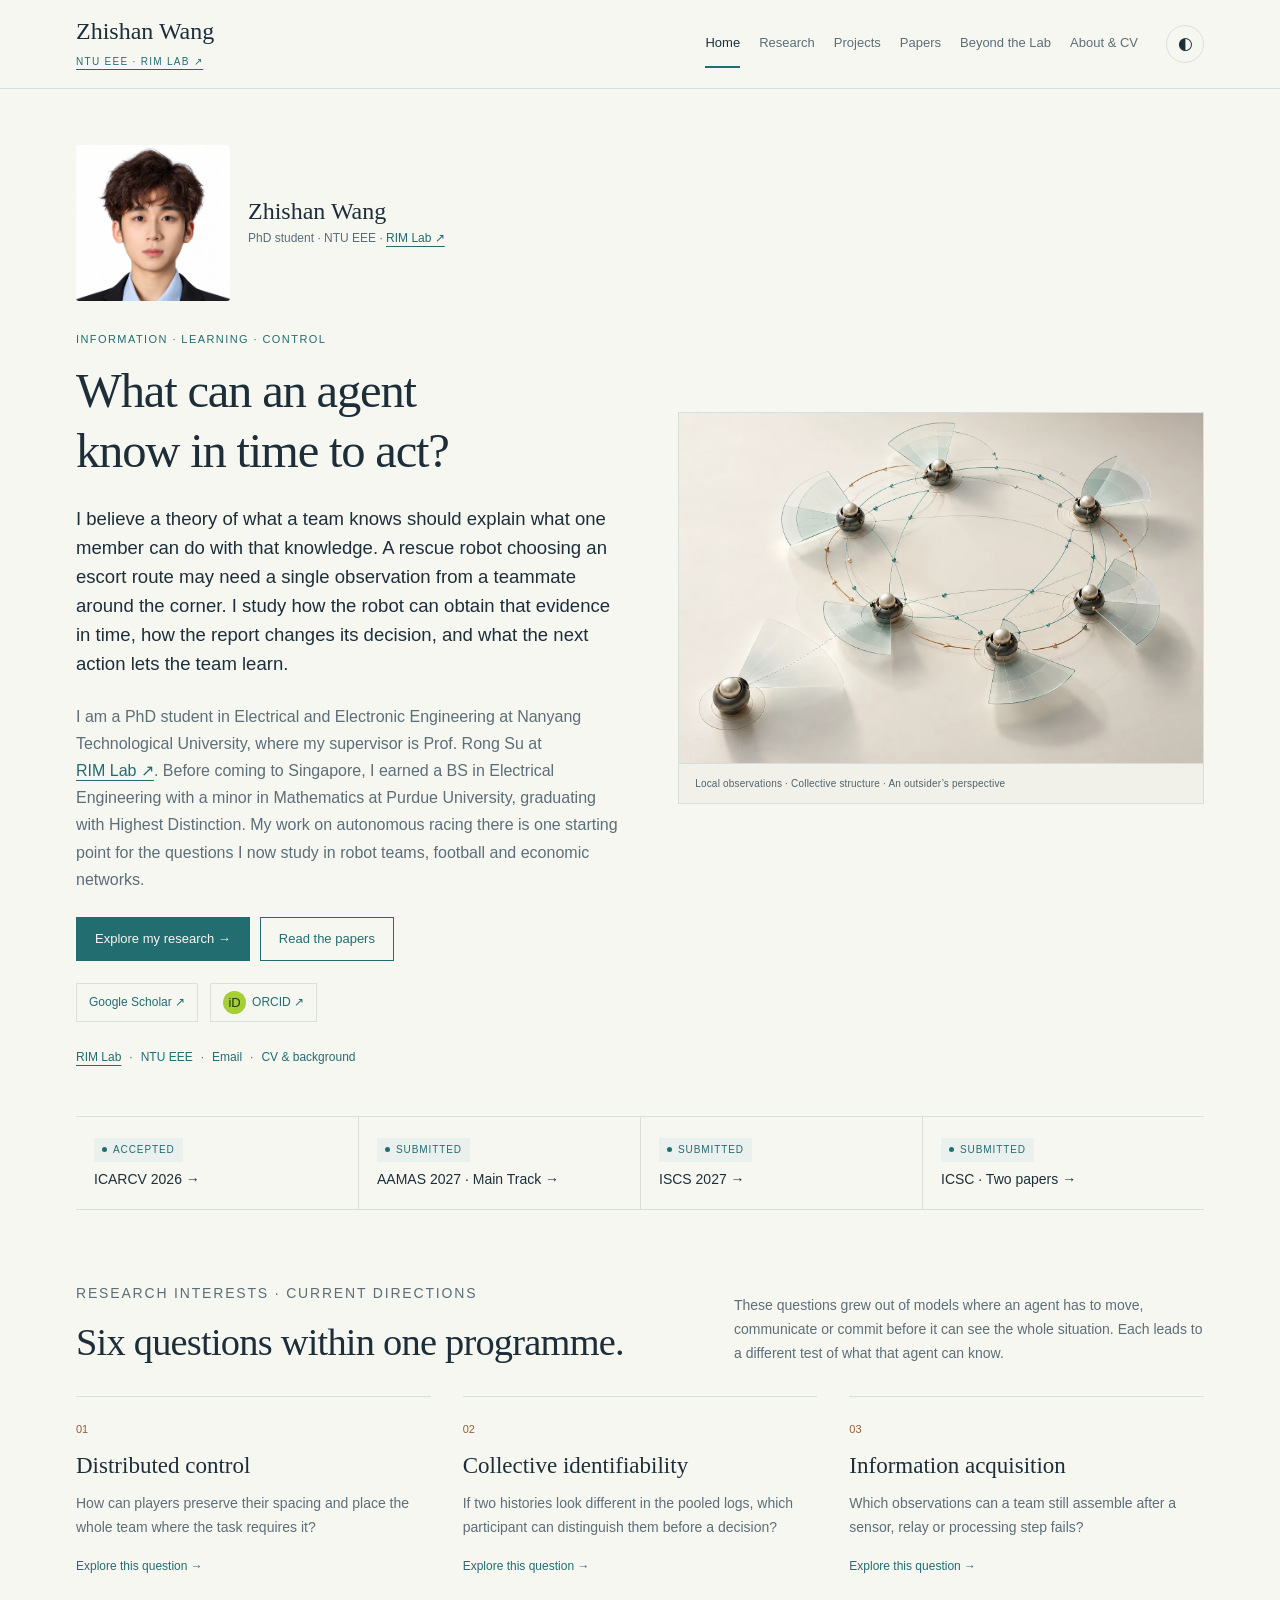
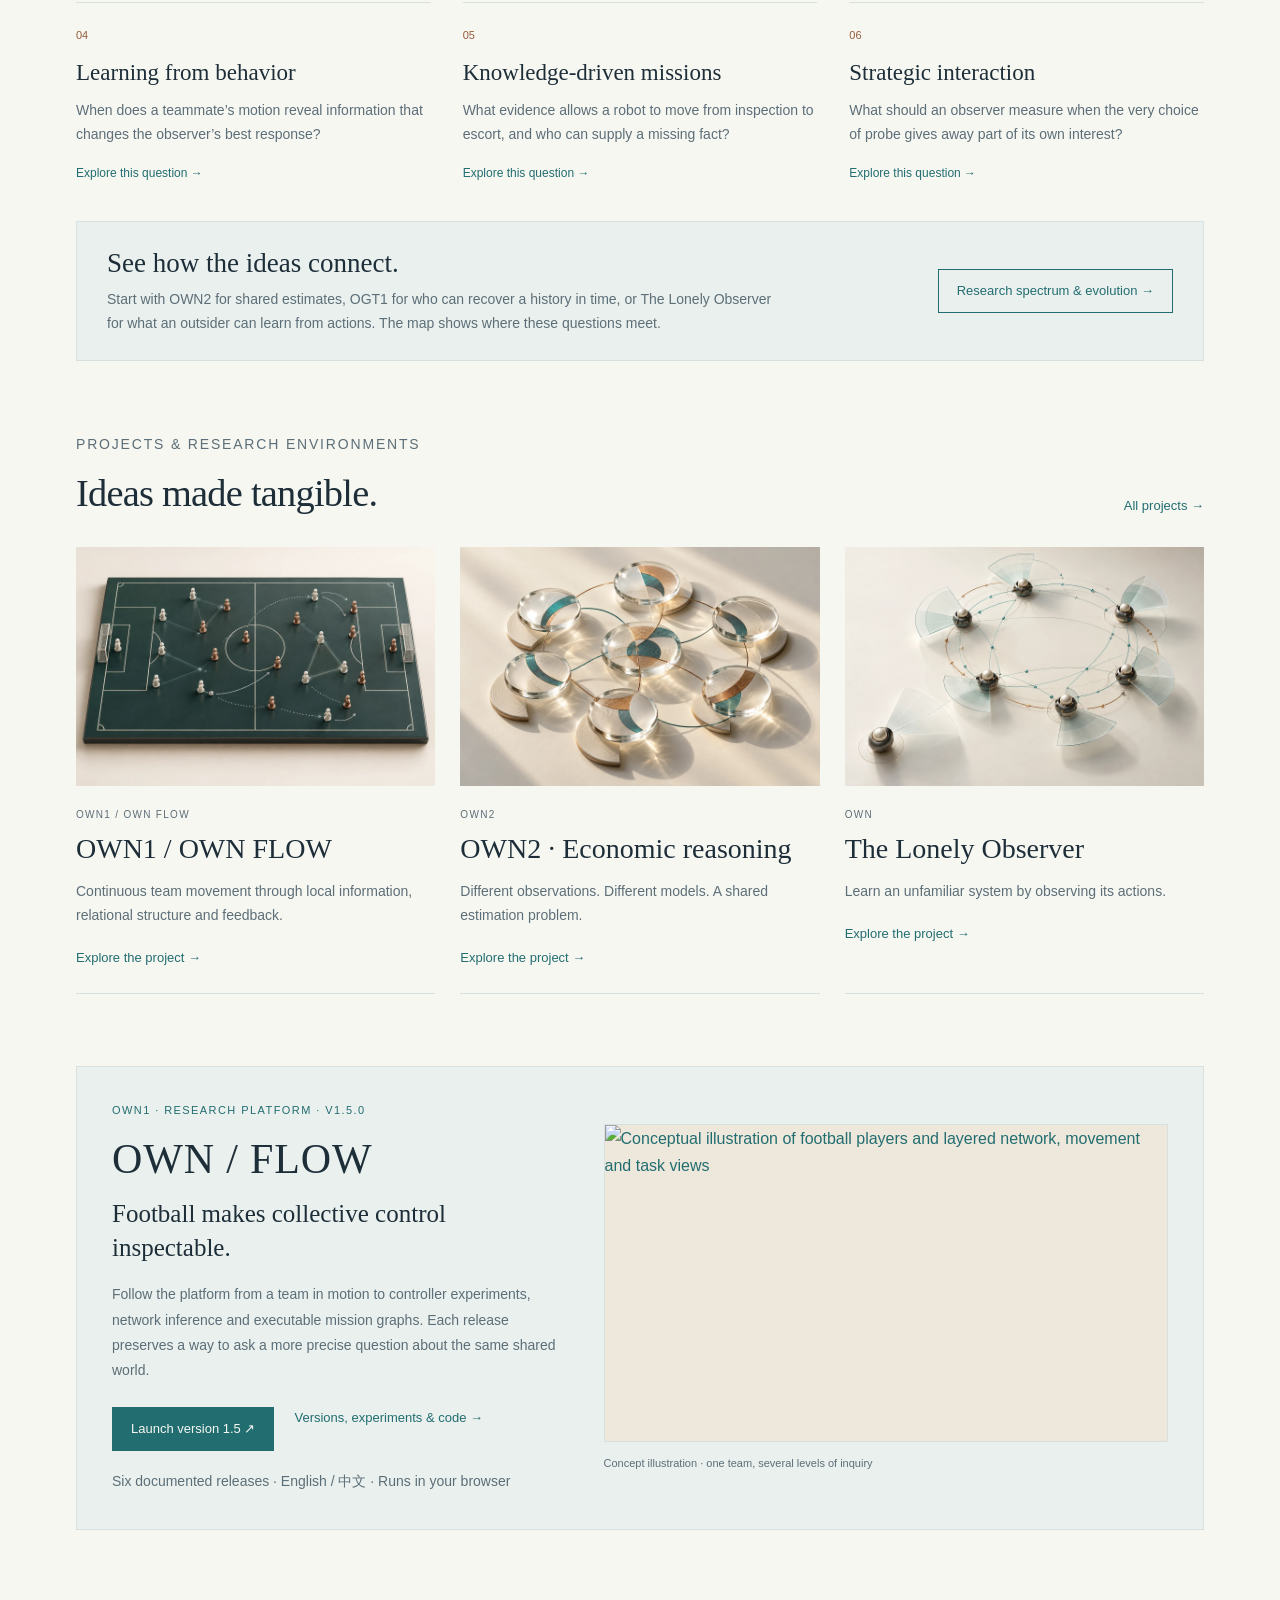
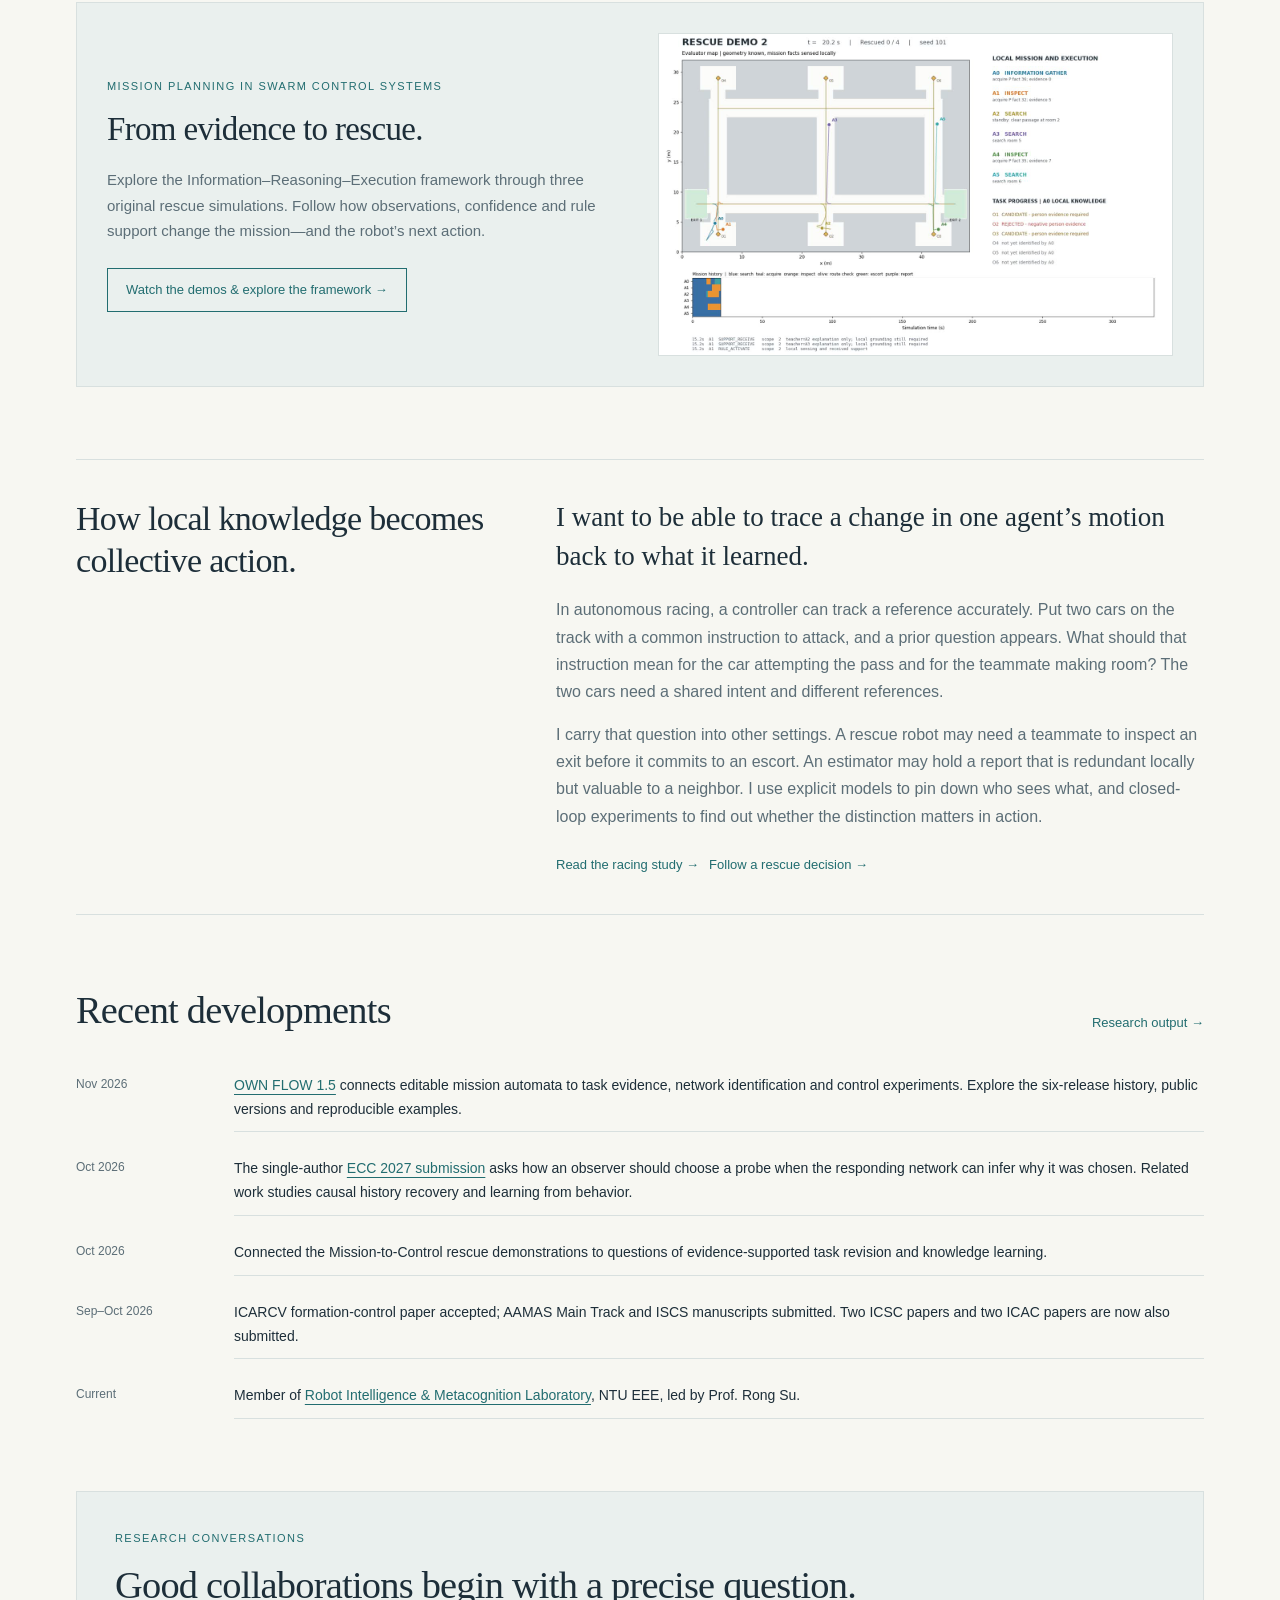
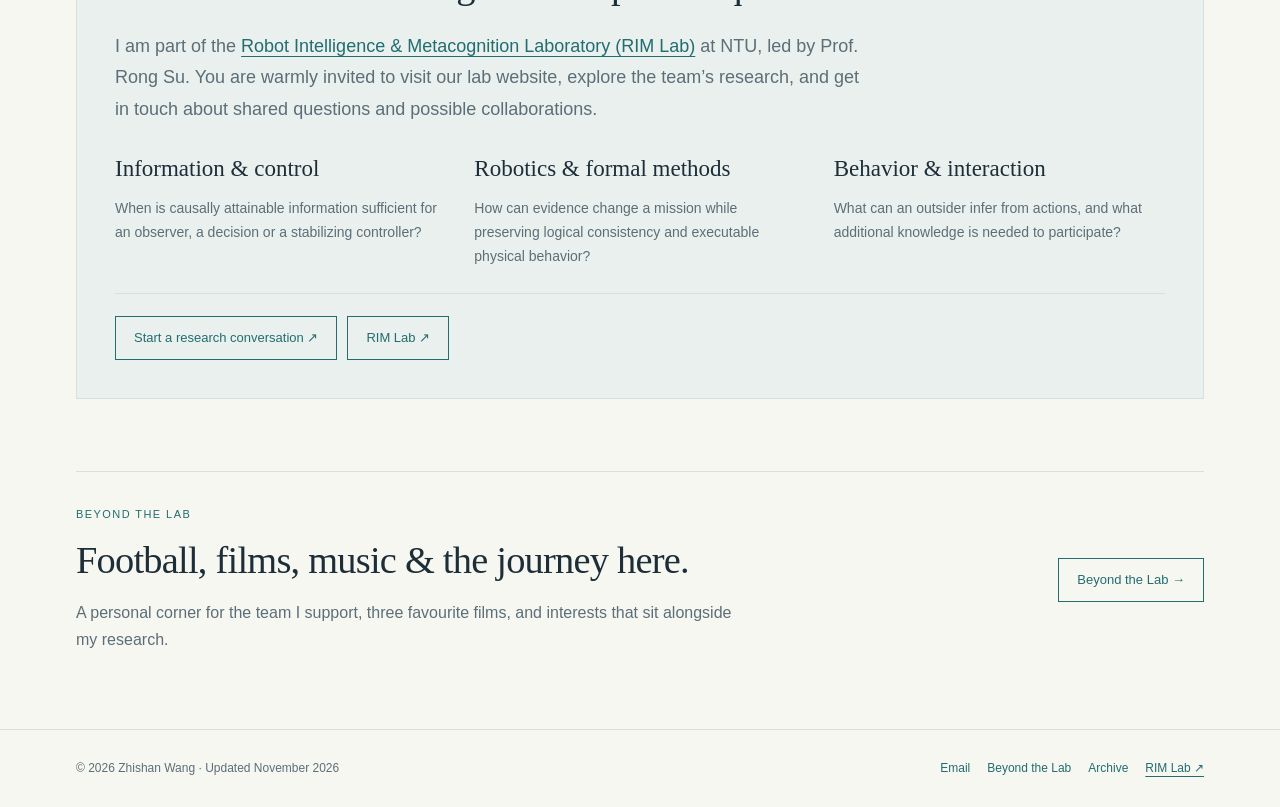
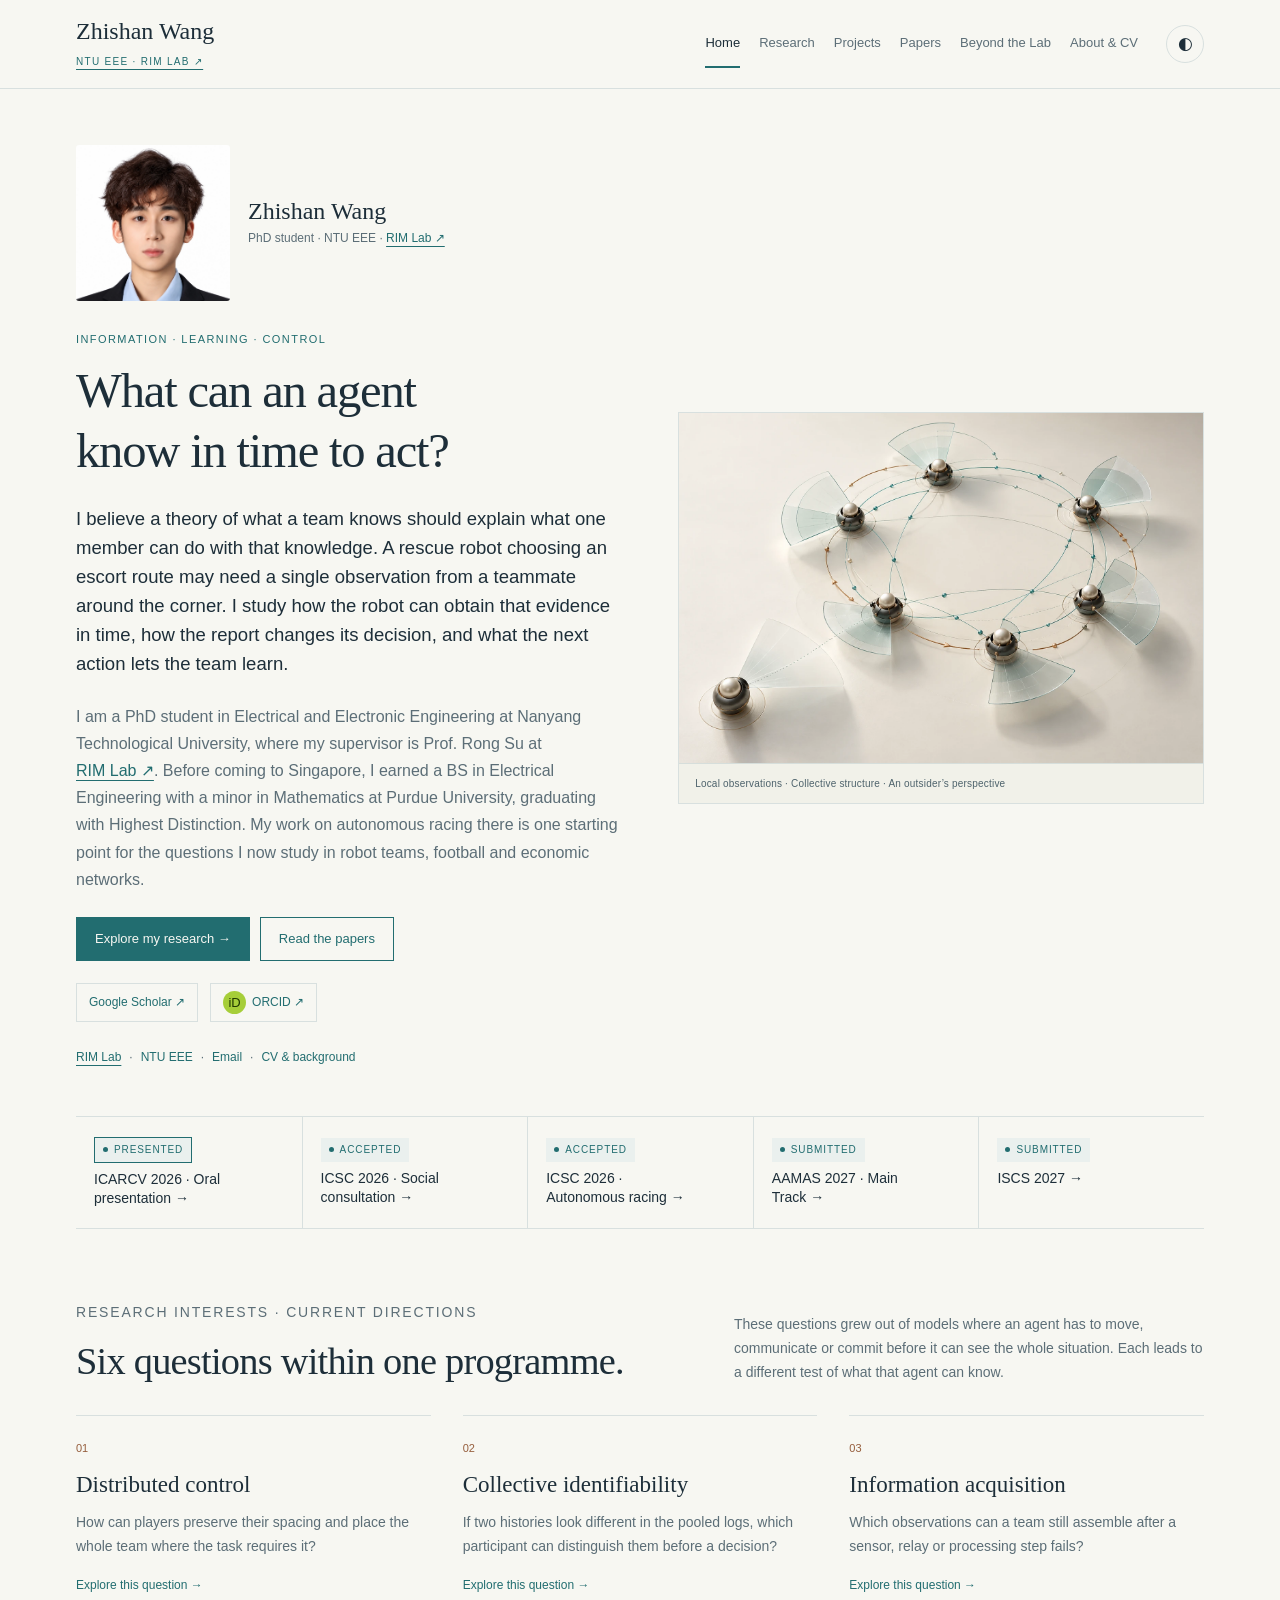
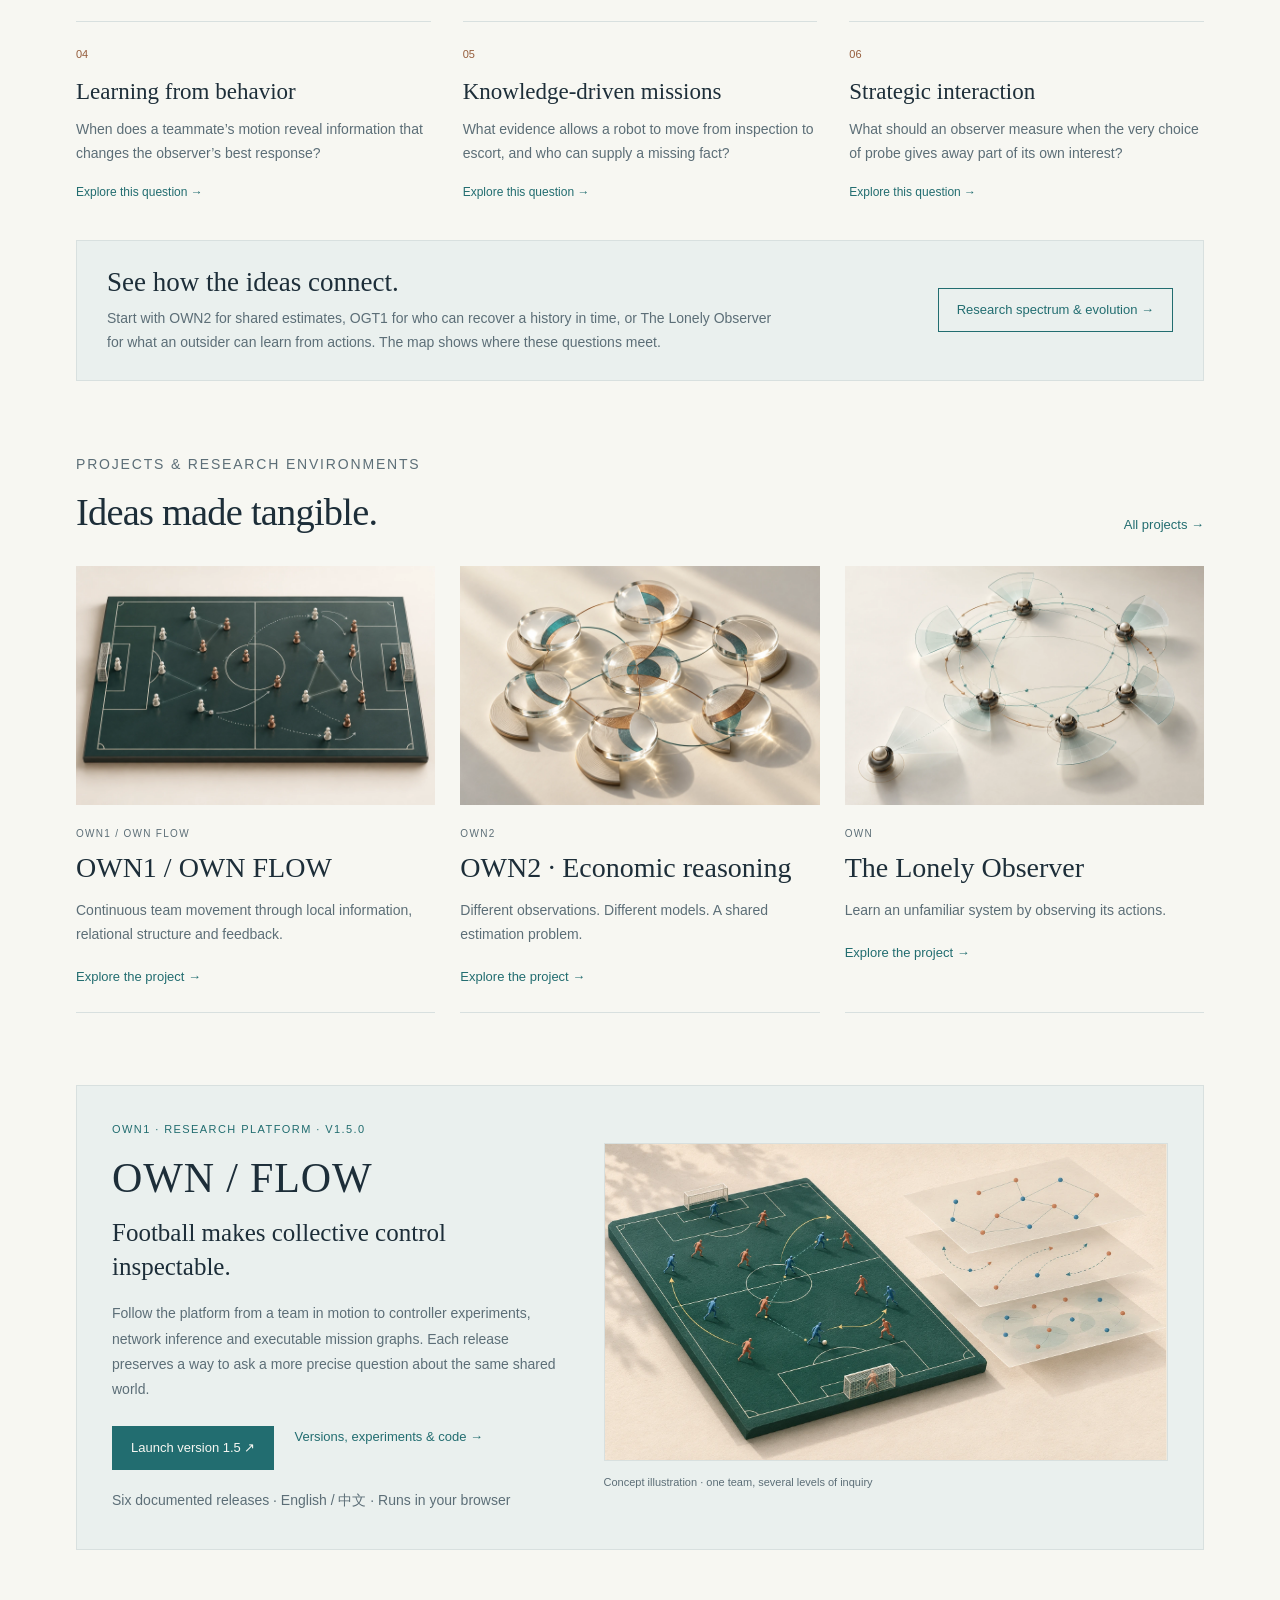
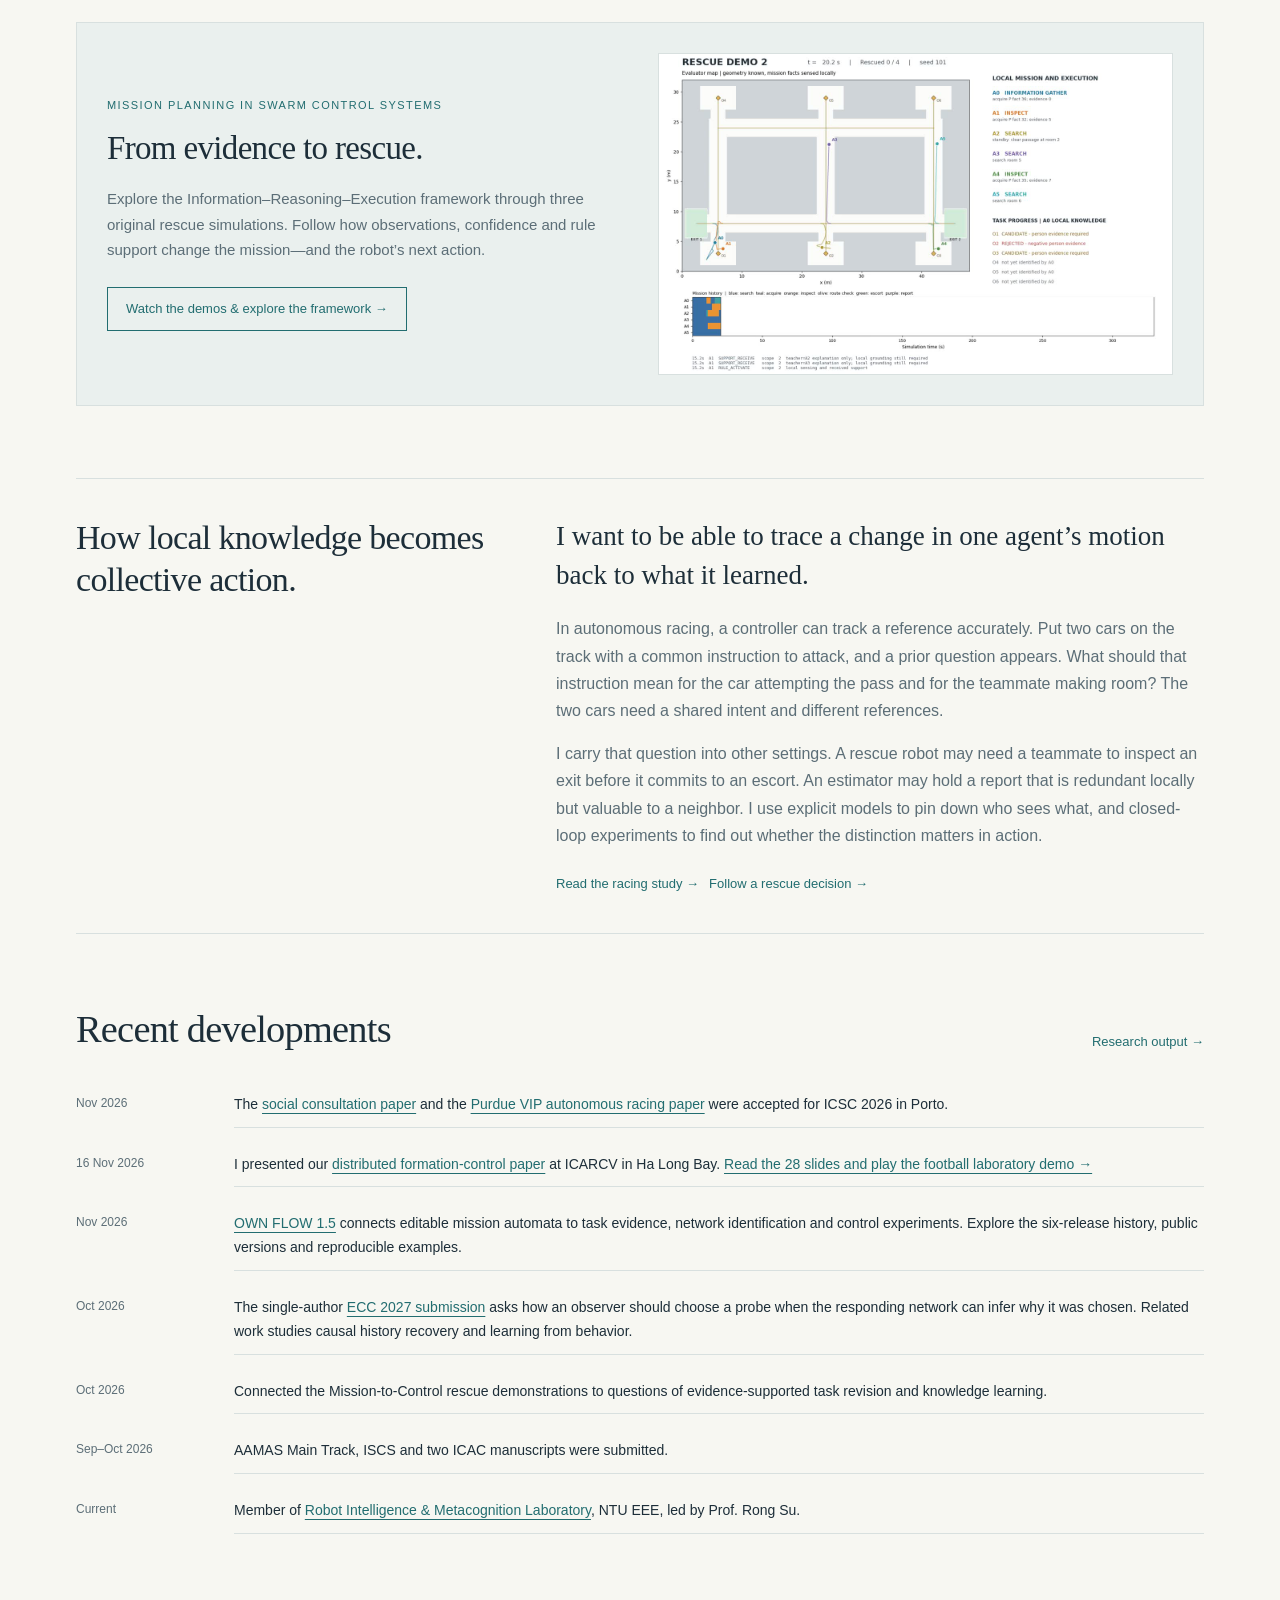
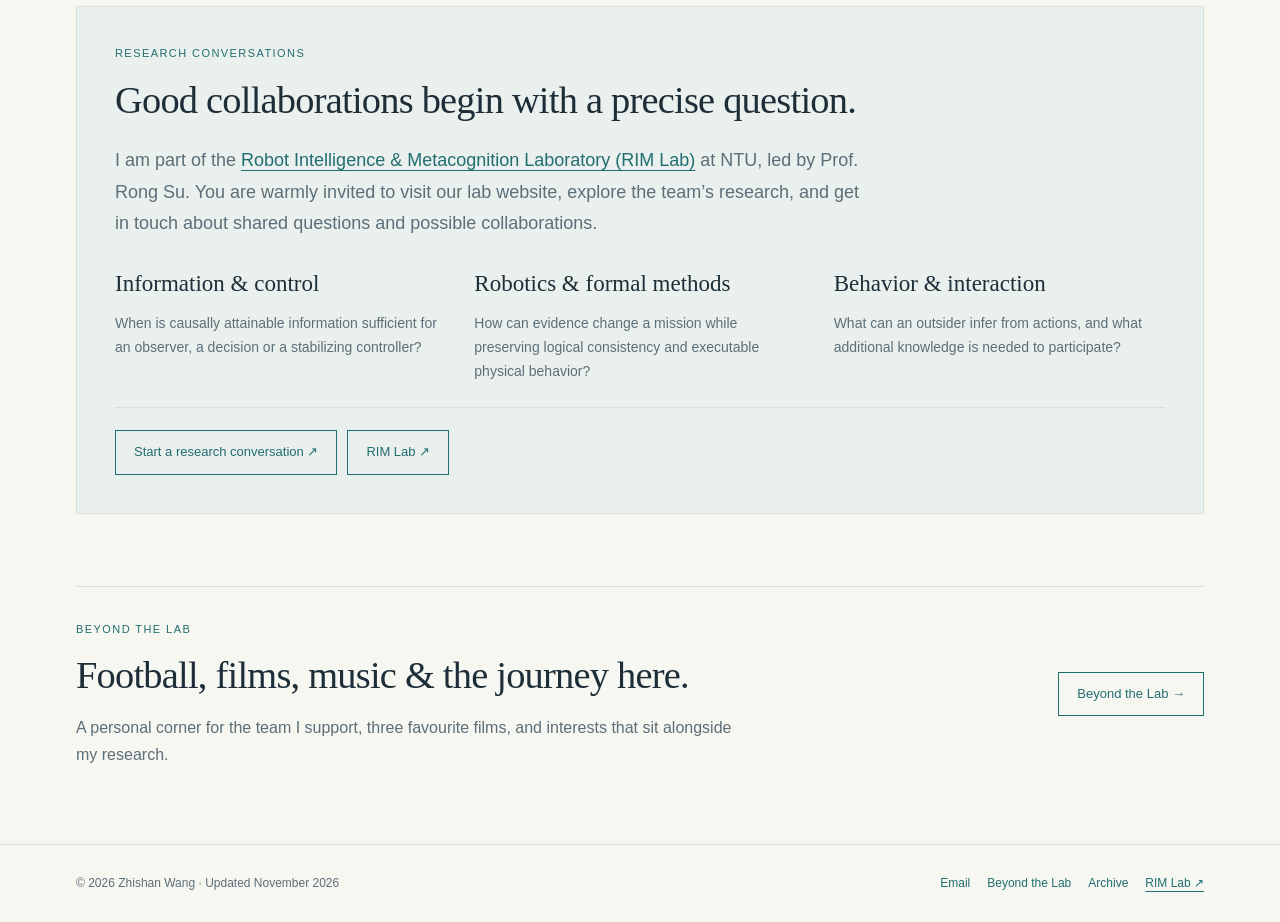
